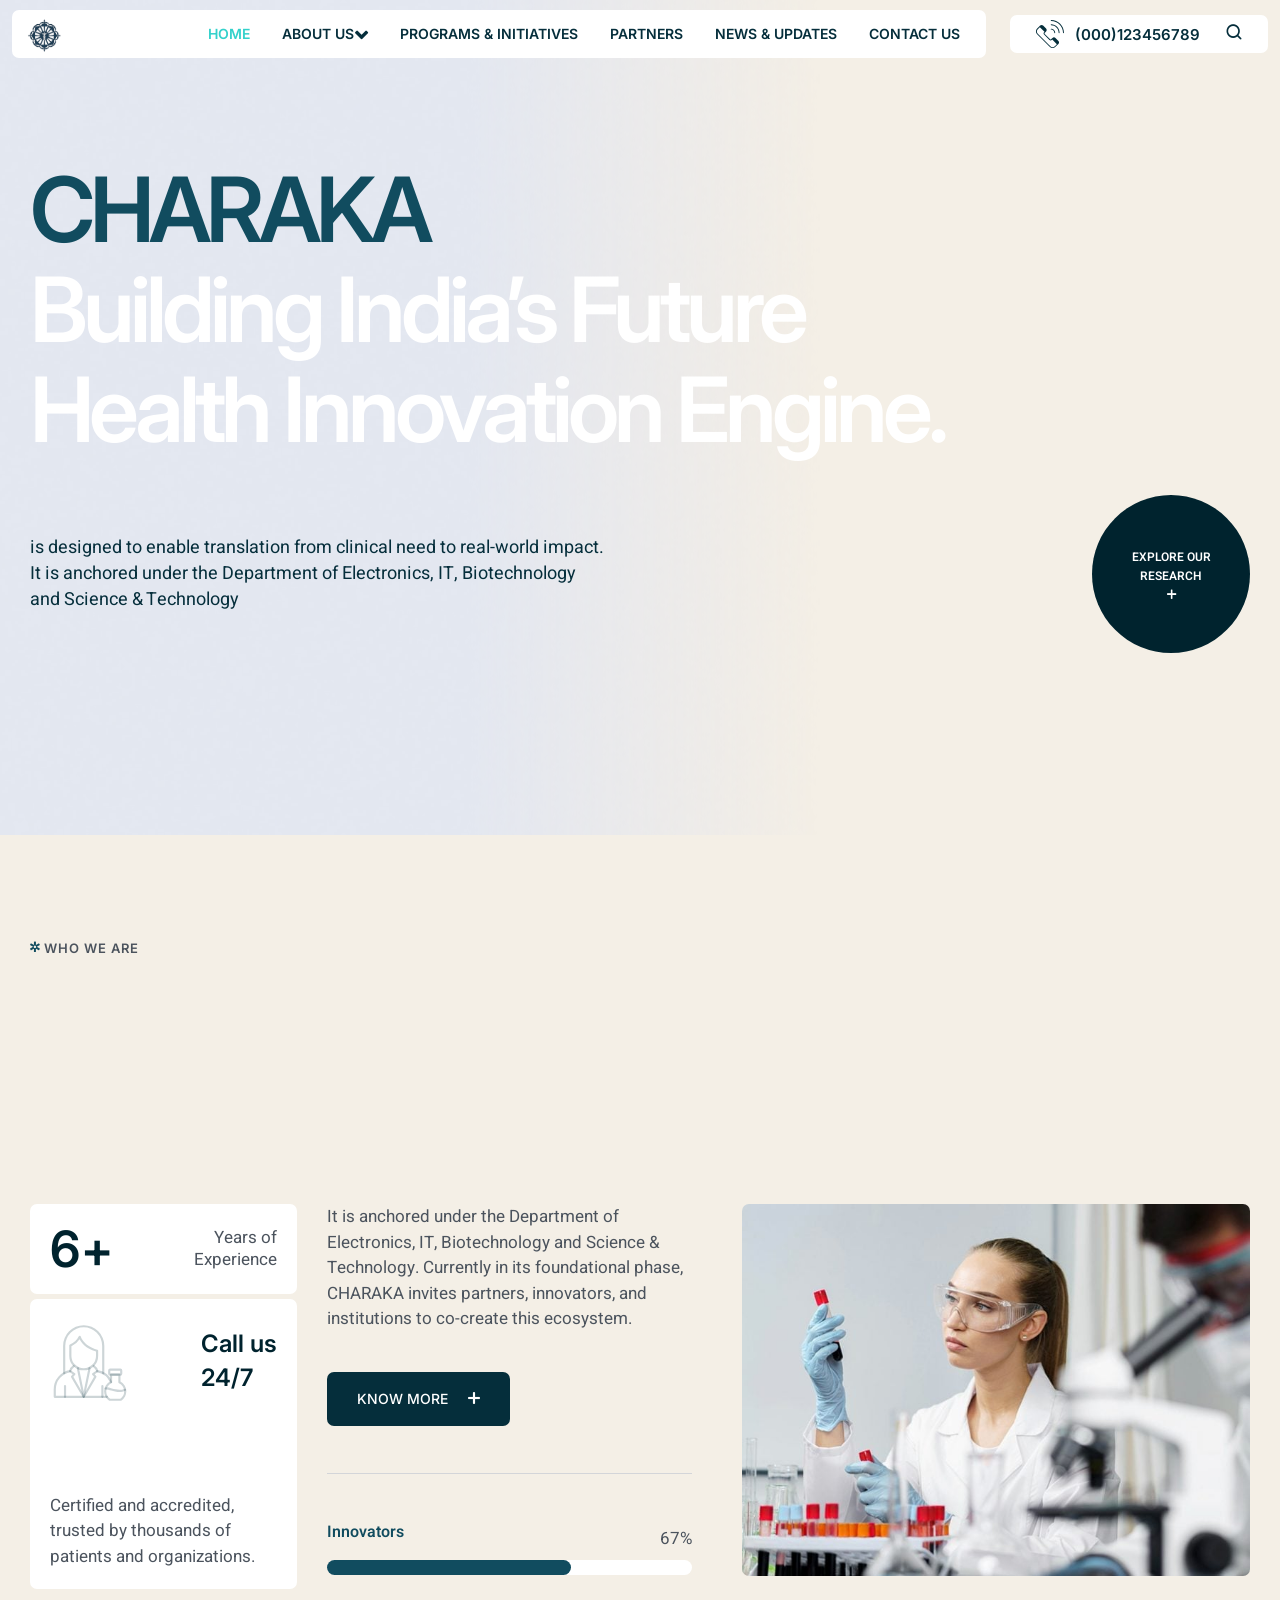
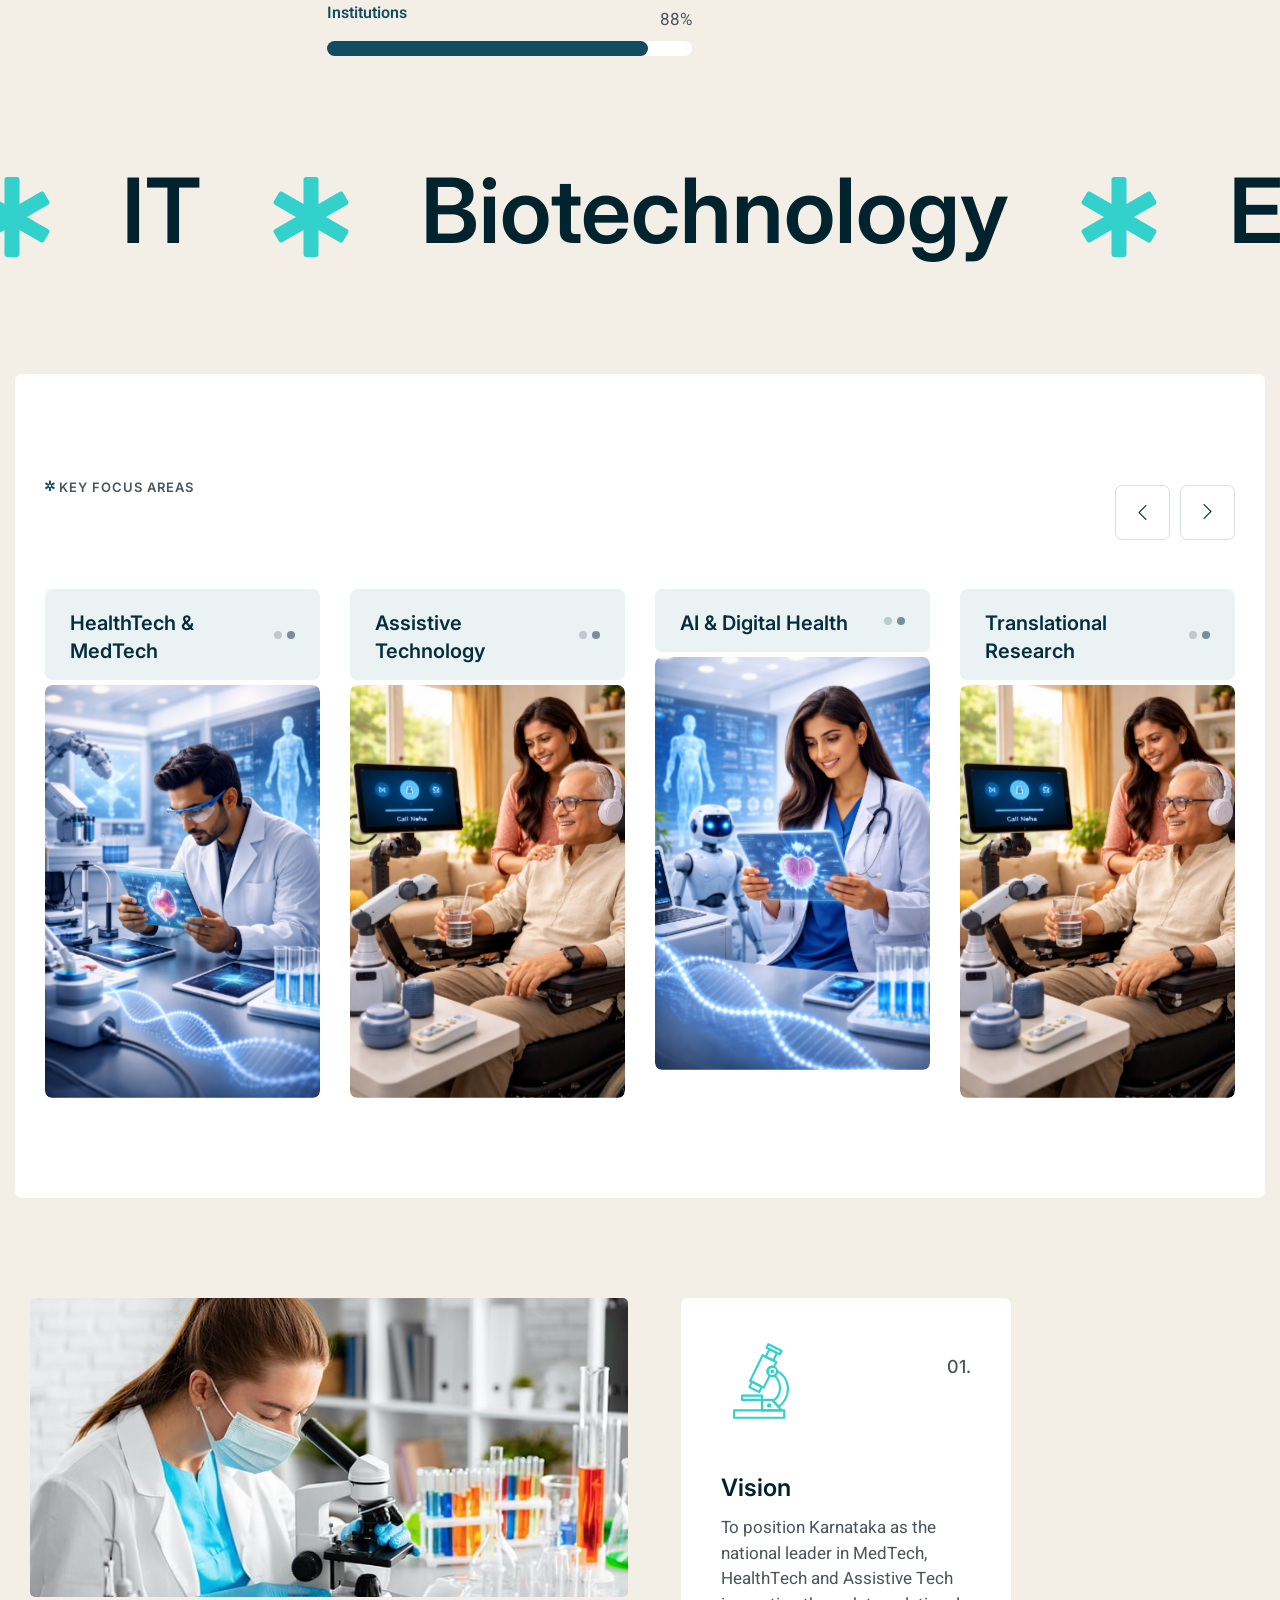
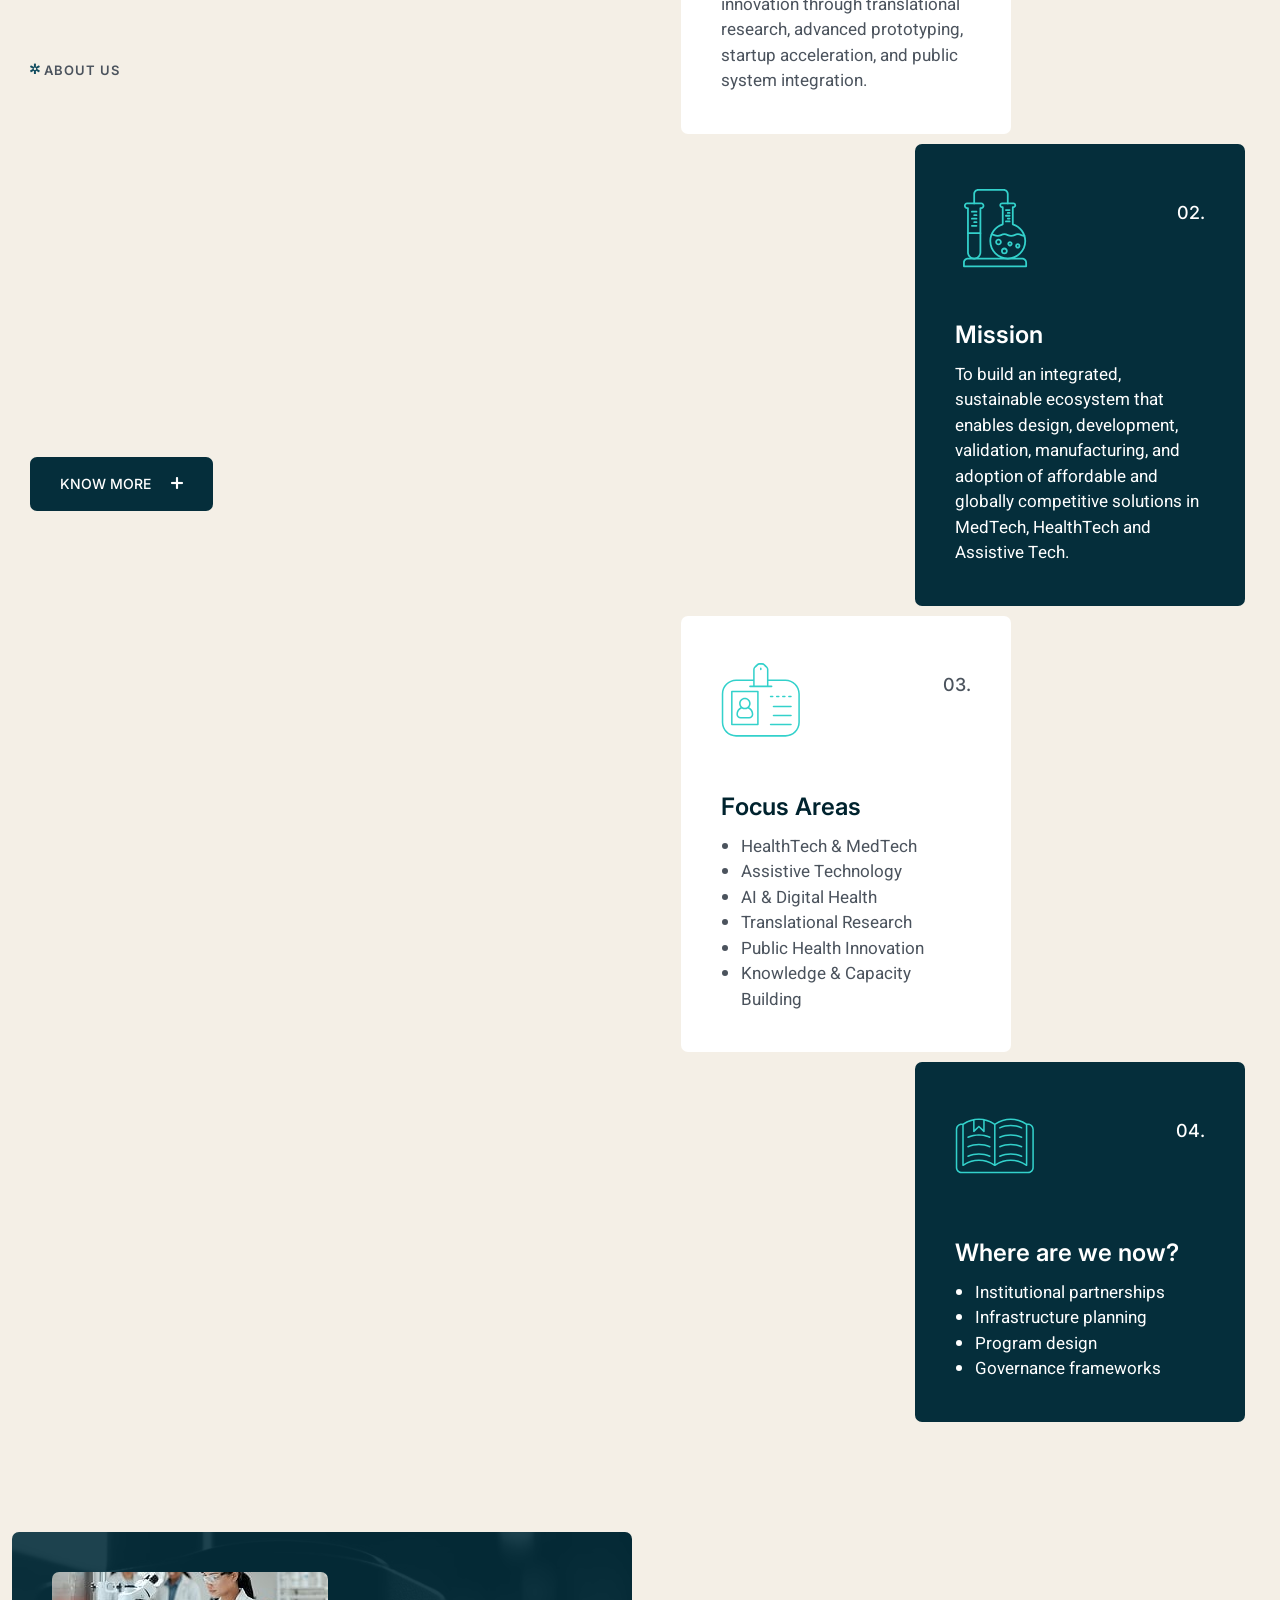
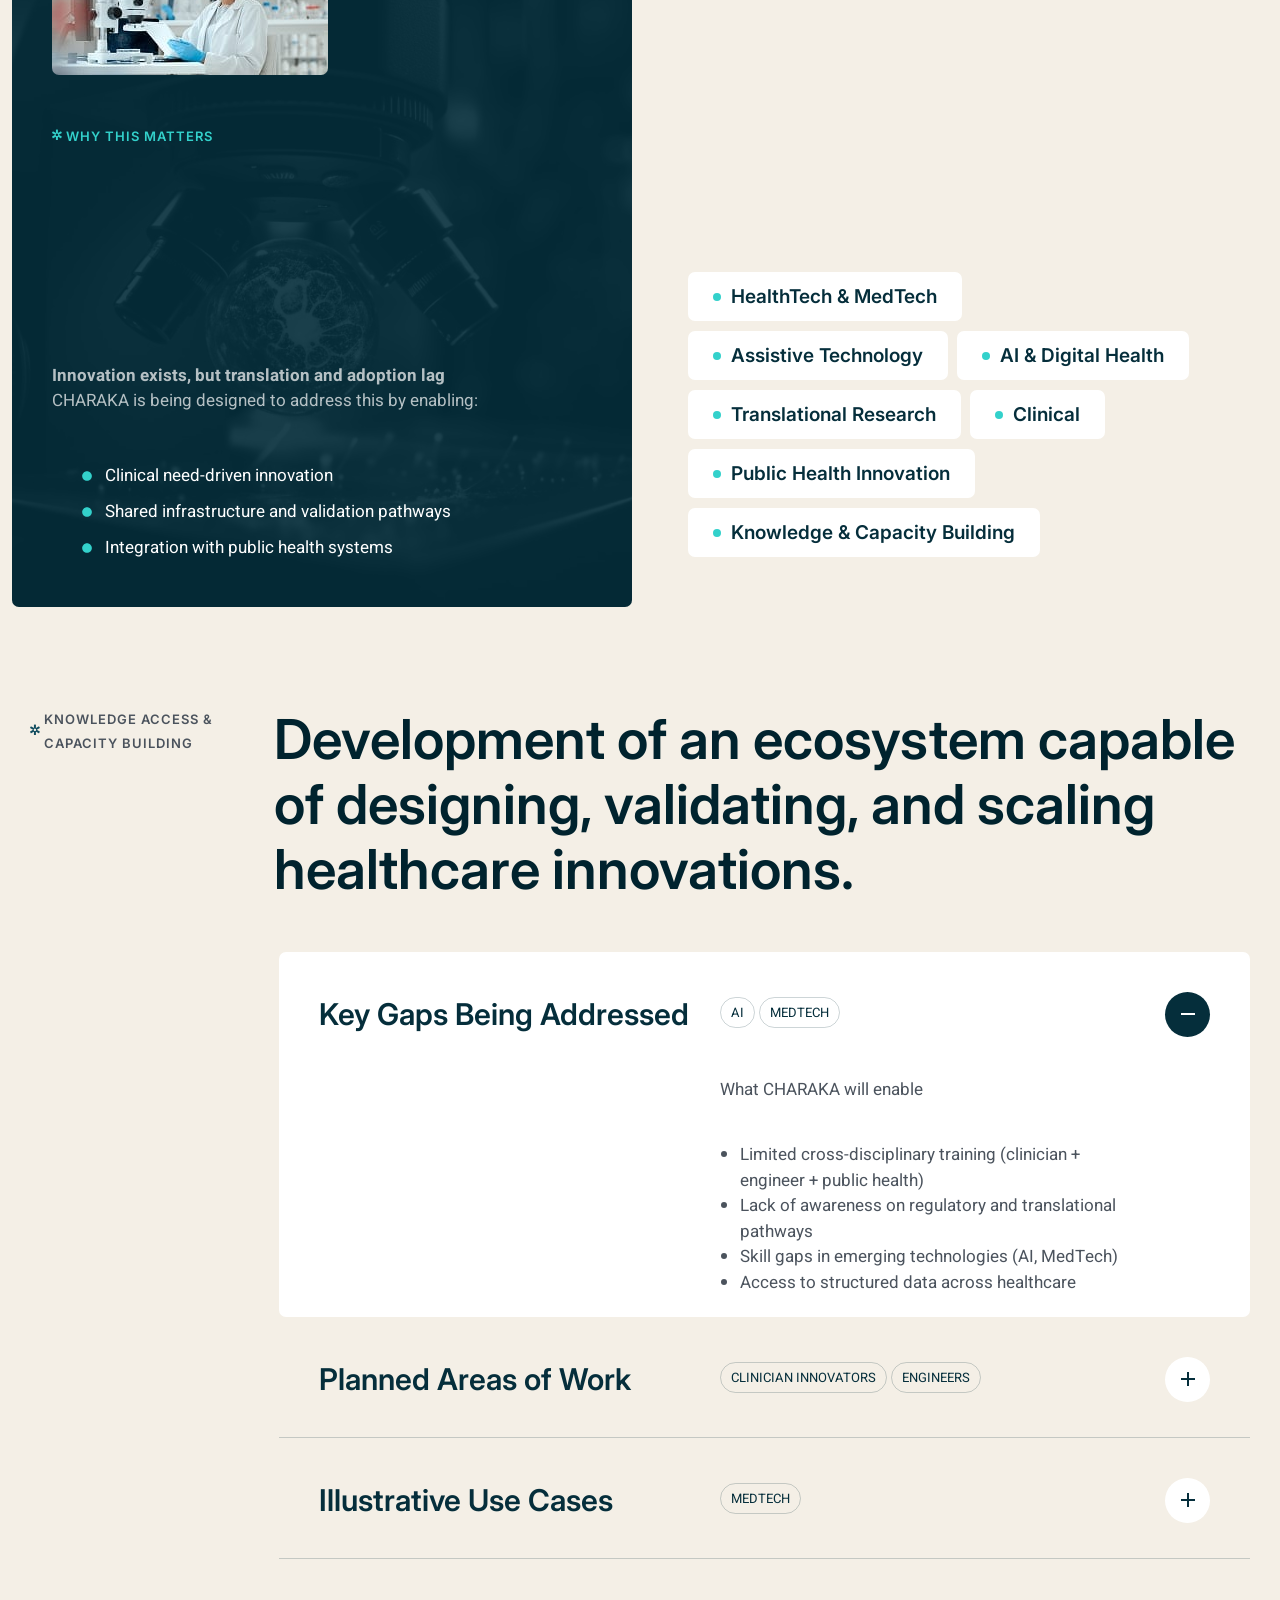
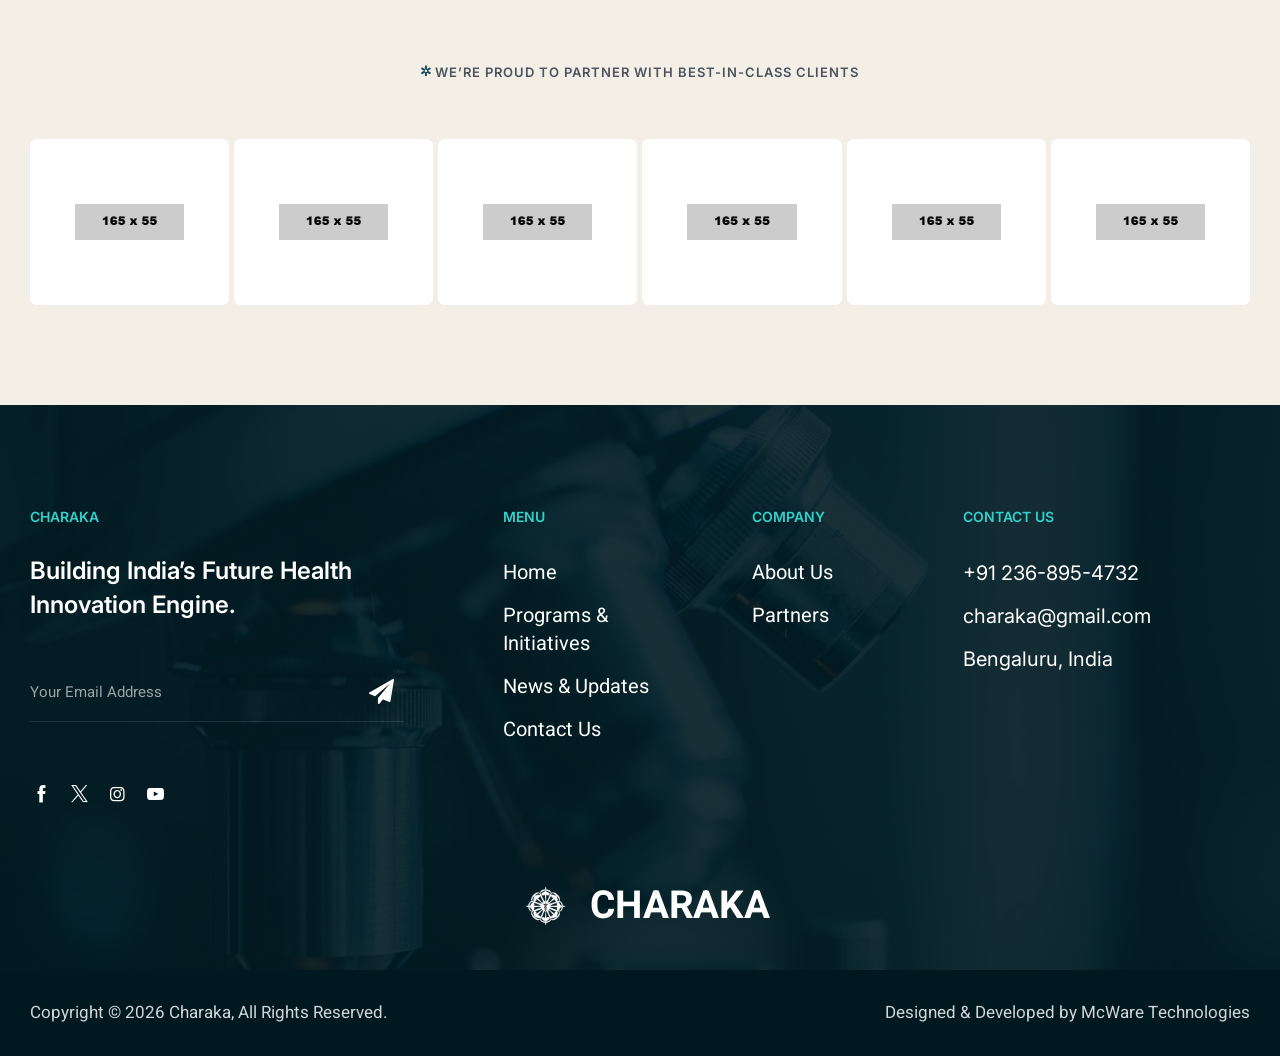
==== index.html @ a3b12296 "index and contact page" ====
<!doctype html>
<html class="no-js" lang="en">

<head>
	<meta charset="utf-8">
	<meta http-equiv="x-ua-compatible" content="ie=edge">
	<title>CHARAKA</title>
	<meta name="robots" content="noindex, follow">
	<meta name="description" content="">
	<meta name="viewport" content="width=device-width, initial-scale=1, shrink-to-fit=no">
	<!-- Favicon -->
	<link rel="shortcut icon" type="image/x-icon" href="/images/website/website/charaka-logo.png">
	<!-- CSS
			============================================ -->
	<!-- Bootstrap CSS -->
	<link rel="stylesheet" href="css/bootstrap.min.css">
	<!-- Fontawesome -->
	<link rel="stylesheet" href="css/fontawesome.css">
	<!-- Pbmit labozen Icon -->
	<link rel="stylesheet" href="fonts/pbmit-labozen-icon/pbmit_labozen.css">
	<!-- Base Icons -->
	<link rel="stylesheet" href="css/pbminfotech-base-icons.css">
	<!-- Themify Icons -->
	<link rel="stylesheet" href="css/themify-icons.css">
	<!-- Slick -->
	<link rel="stylesheet" href="css/swiper.min.css">
	<!-- Magnific -->
	<link rel="stylesheet" href="css/magnific-popup.css">
	<!-- AOS -->
	<link rel="stylesheet" href="css/aos.css">
	<!-- Shortcode CSS -->
	<link rel="stylesheet" href="css/shortcode.css">
	<!-- Base CSS -->
	<link rel="stylesheet" href="css/base.css">
	<!-- Style CSS -->
	<link rel="stylesheet" href="css/style.css">
	<!-- Responsive CSS -->
	<link rel="stylesheet" href="css/responsive.css">
	<!-- Google Fonts -->
	<link href="https://fonts.googleapis.com/css2?family=Heebo:wght@100;200;300;400;500;600;700;800;900&display=swap"
		rel="stylesheet">
	<link href="https://fonts.googleapis.com/css2?family=Inter:wght@100;200;300;400;500;600;700;800;900&display=swap"
		rel="stylesheet">

	<style>
		.pbmit-slider-one .pbmit-slider-title {
			font-size: 90px !important;
			line-height: 100px !important;
			letter-spacing: -5px;
			margin-bottom: 35px;
			color: var(--pbmit-white-color);
		}

	.slider-bg-cover {
			background: url("images/website/slider-bg-cover.png") center center / cover no-repeat !important;
			position: absolute !important;
			display: block !important;
			width: 820px !important;
			height: 100% !important;
			top: 0 !important;
			left: 0 !important;
		}


		.pbmit-portfolio-style-2.pbmit-active .pbminfotech-post-content {
			height: 365px;
		}
	</style>
</head>

<body>

	<!-- page wrapper -->
	<div class="page-wrapper" id="page">

		<!-- Header Main Area -->
		<header class="site-header pbmit-header-style-1" id="masthead">
			<div class="pbmit-sticky-header pbmit-header-sticky-yes"></div>
			<div class="pbmit-header-overlay">
				<div class="pbmit-main-header-area pbmit-infostack-header">
					<div class="container-fluid">
						<div class="pbmit-header-content d-flex justify-content-between align-items-center gap-4">
							<div class="pbmit-header-menu-area d-flex align-items-center justify-content-between">
								<div class="pbmit-logo-area col-md-1 col-4">
									<div class="site-branding ">
										<h1 class="site-title ">
											<a href="index.html">
												<img class="pbmit-main-logo img-fluid"
													src="images/website/website/charaka-logo.png" width="55%" alt="">
											</a>
										</h1>
									</div>
								</div>
								<div class="pbmit-menuarea">
									<div class="site-navigation">
										<nav class="main-navigation pbmit-navbar main-menu navbar-expand-xl navbar-light"
											id="site-navigation">
											<div class="pbmit-menu-wrap">
												<ul class="navigation clearfix" id="pbmit-top-menu">

													<li class="active"><a href="index.html">Home</a></li>
													<li class="dropdown">
														<a href="#">About Us <i
																class="fa fa-chevron-down fw-bold"></i></a>
														<ul class="sub-menu">
															<li><a href="#">Why This Matters</a></li>
															<li><a href="#">Assistive Technology</a></li>
															<li><a href="#">AI & Digital Health</a></li>
															<li><a href="#">Translational Research</a></li>
															<li><a href="#">Public Health Innovation</a></li>
															<li><a href="#">Knowledge Access & Capacity Building</a>
															</li>
														</ul>
													</li>
												
													<li><a href="programs.html">Programs & Initiatives </a></li>
													<li><a href="#">Partners</a></li>
													<li><a href="#">News & Updates</a></li>
													<li><a href="contactus.html">Contact Us</a></li>
												</ul>
											</div>
										</nav>
									</div>
								</div>
							</div>
							<div class="pbmit-right-box d-flex align-items-center">
								<div class="header-contact-search">
									<div class="pbmit-ihbox-style-6">
										<div class="pbmit-ihbox-box">
											<div class="pbmit-ihbox-icon">
												<div class="pbmit-ihbox-icon-wrapper pbmit-icon-type-icon">
													<svg viewBox="0 0 64 64" xmlns="http://www.w3.org/2000/svg">
														<path
															d="m21.63 28.66 1.98-1.99.08-.08c.8-.83 1.23-1.93 1.23-3.08 0-1.2-.46-2.32-1.31-3.16l-6.37-6.37c-.84-.85-1.96-1.31-3.16-1.31-1.15 0-2.24.43-3.07 1.23-.03.02-.06.05-.09.08l-1.98 1.98-4.37 4.37c-1.66 1.65-2.57 3.85-2.57 6.19s.91 4.54 2.57 6.2l26.71 26.71c1.66 1.66 3.86 2.57 6.2 2.57s4.54-.91 6.19-2.57l4.37-4.37 1.98-1.98c.03-.03.06-.06.08-.09.8-.83 1.23-1.92 1.23-3.07 0-1.2-.46-2.32-1.31-3.16l-6.37-6.37c-.84-.85-1.96-1.31-3.16-1.31-1.15 0-2.25.43-3.08 1.23-.03.03-.05.05-.08.08l-1.99 1.98-.9.9c-.6.61-1.59.61-2.2 0l-11.51-11.51c-.61-.61-.61-1.6 0-2.2l.9-.9zm9.2 16.02c1.39 1.39 3.64 1.39 5.03 0l.9-.89 9.87 9.87-4.37 4.36c-1.28 1.28-2.98 1.98-4.78 1.98-1.81 0-3.51-.7-4.78-1.98l-26.72-26.72c-1.28-1.27-1.98-2.97-1.98-4.78 0-1.8.7-3.5 1.98-4.78l4.37-4.36 9.87 9.87-.9.89c-.7.7-1.04 1.61-1.04 2.52s.34 1.82 1.04 2.51z">
														</path>
														<path
															d="m34.498 22.652c3.67 0 6.656 2.986 6.656 6.657 0 .552.448 1 1 1s1-.448 1-1c0-4.773-3.883-8.657-8.656-8.657-.552 0-1 .448-1 1s.448 1 1 1z">
														</path>
														<path
															d="m34.498 13.348c8.8 0 15.96 7.16 15.96 15.96 0 .552.448 1 1 1s1-.448 1-1c0-9.903-8.057-17.96-17.96-17.96-.552 0-1 .448-1 1s.448 1 1 1z">
														</path>
														<path
															d="m34.498 2c-.552 0-1 .448-1 1s.448 1 1 1c13.955 0 25.308 11.354 25.308 25.309 0 .552.448 1 1 1s1-.448 1-1c0-15.058-12.25-27.309-27.308-27.309z">
														</path>
													</svg>
												</div>
											</div>
											<div class="pbmit-ihbox-contents">
												<h2 class="pbmit-element-title">
													<a href="tel:(000)123456789">
														<span class="pbmit-button-text">(000)123456789</span>
													</a>
												</h2>
											</div>
											<a class="pbmit-link" href="tel:(000)123456789"
												title="Go to (000)123456789"></a>
										</div>
									</div>
									<div class="pbmit-search-wrapper">
										<div class="pbmit-search-form-wrapper">
											<form>
												<div class="pbmit-search-wrap">
													<input type="search" class="search-field" placeholder="Search …"
														value="" name="s">
													<button type="submit" class="search-submit "
														title="Search"></button>
												</div>
											</form>
										</div>
										<div class="pbmit-header-search-btn">
											<a href="#" title="Search">
												<i class="pbmit-base-icon-search-1"></i>
											</a>
										</div>
									</div>
								</div>
								<!-- <div class="pbmit-button-box-second">
									<a href="contact-us.html" class="pbmit-btn">
										<span class="pbmit-button-content-wrapper">
											<span class="pbmit-button-text">Get in touch</span>
											<span class="pbmit-button-icon">
												<i class="pbmit-labozen-icon pbmit-labozen-icon-plus"></i>			
											</span>
										</span>
									</a>
								</div> -->
								<div class="pbmit-burger-menu-wrapper">
									<div class="pbmit-mobile-menu-bg"></div>
									<button id="menu-toggle" title="Menu Toggle" class="nav-menu-toggle">
										<svg viewBox="0 0 64 64" xmlns="http://www.w3.org/2000/svg">
											<g data-name="04">
												<path d="m58 31h-52a1 1 0 0 0 0 2h52a1 1 0 0 0 0-2z"></path>
												<path d="m6 18h52a1 1 0 0 0 0-2h-52a1 1 0 0 0 0 2z"></path>
												<path d="m58 46h-52a1 1 0 0 0 0 2h52a1 1 0 0 0 0-2z"></path>
											</g>
										</svg>
									</button>
								</div>
							</div>
						</div>
					</div>
				</div>
			</div>
			<div class="pbmit-slider-area pbmit-slider-one">
				<div class="swiper-slider" data-autoplay="true" data-loop="false" data-allow-touch="false"
					data-dots="false" data-arrows="flase" data-columns="1" data-margin="0" data-effect="fade">
					<div class="swiper-wrapper">
						<!-- Slide1 -->
						<div class="swiper-slide">
							<div class="pbmit-slider-item">
								<div class="container">
									<div class="pbmit-slider-content">
										<h1 class="pbmit-slider-title transform-left transform-delay-1"><span
												class="pbmit-global-color">CHARAKA </span> <br> Building India’s Future
											<br> Health
											Innovation Engine.
										</h1>
										<div class="d-flex align-items-center justify-content-between">
											<div class="pbmit-slider-desc transform-bottom transform-delay-2">is
												designed to enable
												translation from clinical need to real-world impact.<br> It is anchored
												under the
												Department of Electronics, IT, Biotechnology <br> and Science &
												Technology</div>
											<div class="transform-bottom transform-delay-3">
												<a class="pbmit-slider-btn" href="services.html">Explore Our<br>
													Research <i class="pbmit-base-icon-plus"></i></a>
											</div>
										</div>
									</div>
									<div class="pbmit-slider-video">
										<video src="images/banner-slider/slider-video.mov" muted="" loop="" autoplay=""
											playsinline="" preload="metadata"></video>
									</div>
									<div class="slider-bg-cover"></div>
								</div>
							</div>
						</div>
					</div>
				</div>
			</div>
		</header>
		<!-- Header Main Area End Here -->

		<!-- page content -->
		<div class="page-content">

			<!-- About Start -->
			<section class="section-xl">
				<div class="about-one-section">
					<div class="container-fluid p-0">
						<div class="animated fadeInUp animation">
							<div class="pbmit-heading-subheading style-2 animation-style3">
								<div class="pbmit-hs-left">
									<h2 class="pbmit-subtitle">Who We Are</h2>
								</div>
								<div class="pbmit-hs-right">
									<h2 class="pbmit-title">CHARAKA is designed to <br> enable translation from clinical
										need to
										real-world impact.</h2>
								</div>
							</div>
						</div>
						<div class="row pt-4 g-0">
							<div class="col-md-7 full-width-1200">
								<div class="about-one-content animated animation fadeInUp animation-delay-100">
									<div class="row g-0">
										<div class="col-md-5">
											<div class="left-box">
												<div class="fid-style-2-wrap">
													<div class="pbminfotech-ele-fid-style-2">
														<div class="pbmit-fld-contents">
															<div class="pbmit-contents-box">
																<h1 class="pbmit-fid-counter">
																	<span class="pbmit-fid-before"></span>
																	<span class="pbmit-number-rotate numinate"
																		data-appear-animation="animateDigits"
																		data-from="0" data-to="25" data-interval="3"
																		data-before="" data-before-style=""
																		data-after="" data-after-style="">25</span>
																	<span class="pbmit-fid"><span>+</span></span>
																</h1>
																<span class="pbmit-fid-title">Years of<br>
																	Experience</span>
															</div>
														</div>
													</div>
												</div>
												<div class="ihbox-style-4-wrap">
													<div class="pbmit-ihbox-style-4">
														<div class="pbmit-ihbox-box">
															<div class="pbmit-icon-wrap">
																<div class="pbmit-ihbox-icon">
																	<div
																		class="pbmit-ihbox-icon-wrapper pbmit-icon-type-icon">
																		<svg height="512" viewBox="0 0 74 74"
																			width="512"
																			xmlns="http://www.w3.org/2000/svg"
																			data-name="line icons">
																			<path
																				d="m49.246 47.437a1 1 0 0 1 -1-1v-25.373a17.065 17.065 0 0 0 -34.13 0v25.373a1 1 0 0 1 -2 0v-25.373a19.065 19.065 0 0 1 38.13 0v25.373a1 1 0 0 1 -1 1z">
																			</path>
																			<path
																				d="m31.181 43.818a13.384 13.384 0 0 1 -13.369-13.369v-9.638a1 1 0 0 1 .646-.935 15.493 15.493 0 0 0 8.181-7.62 1 1 0 0 1 1.851.209c.1.35 2.517 8.7 15.322 12.192a1 1 0 0 1 .738.965v4.827a13.358 13.358 0 0 1 -13.369 13.369zm-11.369-22.334v8.965a11.369 11.369 0 1 0 22.738 0v-4.072c-9.688-2.857-13.685-8.427-15.187-11.411a17.133 17.133 0 0 1 -7.551 6.518z">
																			</path>
																			<path
																				d="m56.461 55.441a1 1 0 0 1 -.913-.591 16.1 16.1 0 0 0 -12.119-9.342 1 1 0 1 1 .32-1.974 18.086 18.086 0 0 1 13.623 10.5 1 1 0 0 1 -.911 1.409z">
																			</path>
																			<path
																				d="m52.583 69.273h-48.177a1 1 0 0 1 -1-1v-6.84a18.065 18.065 0 0 1 15.2-17.9 1 1 0 1 1 .323 1.974 16.071 16.071 0 0 0 -13.523 15.926v5.84h47.177a1 1 0 0 1 0 2z">
																			</path>
																			<path
																				d="m31.181 69.273a1 1 0 0 1 -.865-.5l-10.81-18.553a1 1 0 0 1 .107-1.157l1.434-1.66-3.039-2.053a1 1 0 0 1 -.416-1.047 9.105 9.105 0 0 1 3.735-5.292 1 1 0 1 1 1.178 1.616 7.422 7.422 0 0 0 -2.777 3.473l3.372 2.276a1 1 0 0 1 .2 1.482l-1.7 1.972 9.587 16.457 9.581-16.457-1.7-1.972a1 1 0 0 1 .2-1.482l3.367-2.276a7.427 7.427 0 0 0 -2.779-3.471 1 1 0 1 1 1.178-1.616 9.116 9.116 0 0 1 3.737 5.287 1 1 0 0 1 -.417 1.048l-3.039 2.052 1.433 1.66a1 1 0 0 1 .107 1.157l-10.81 18.56a1 1 0 0 1 -.864.496z">
																			</path>
																			<path
																				d="m31.181 69.273a1 1 0 0 1 -.98-.8l-5.389-26.424a1 1 0 1 1 1.959-.4l4.41 21.62 4.41-21.62a1 1 0 1 1 1.959.4l-5.39 26.424a1 1 0 0 1 -.979.8z">
																			</path>
																			<path
																				d="m13.9 69.278a1 1 0 0 1 -1-1v-10a1 1 0 0 1 2 0v10a1 1 0 0 1 -1 1z">
																			</path>
																			<path
																				d="m48.459 69.278a1 1 0 0 1 -1-1v-10a1 1 0 0 1 2 0v10a1 1 0 0 1 -1 1z">
																			</path>
																			<path
																				d="m65.03 48.726h-9.393a1.85 1.85 0 0 1 -1.848-1.848v-2.841a1.85 1.85 0 0 1 1.848-1.848h9.393a1.849 1.849 0 0 1 1.847 1.848v2.841a1.849 1.849 0 0 1 -1.847 1.848zm-9.241-2h9.088v-2.537h-9.088z">
																			</path>
																			<path
																				d="m65.336 72h-10a1 1 0 0 1 -.539-.158 10.251 10.251 0 0 1 .67-17.667v-6.447a1 1 0 0 1 1-1h7.73a1 1 0 0 1 1 1v6.447a10.257 10.257 0 0 1 .68 17.667 1 1 0 0 1 -.541.158zm-9.7-2h9.4a8.257 8.257 0 0 0 -1.256-14.3 1 1 0 0 1 -.583-.91v-6.062h-5.73v6.065a1 1 0 0 1 -.582.909 8.252 8.252 0 0 0 -1.249 14.298z">
																			</path>
																			<path
																				d="m64.513 63.855a20.373 20.373 0 0 1 -4.309-.514c-1.22-.271-2.422-.614-3.585-.946-.882-.252-1.765-.505-2.654-.726a4.239 4.239 0 0 0 -2.006-.185c-.018 0-.052.014-.084.026a1.032 1.032 0 0 1 -1.313-.51.971.971 0 0 1 .438-1.286 2.423 2.423 0 0 1 .432-.158 5.919 5.919 0 0 1 3.024.173c.907.226 1.812.484 2.717.743 1.135.323 2.308.659 3.463.916a14.919 14.919 0 0 0 5.974.278 9.946 9.946 0 0 0 2.446-.8 1 1 0 1 1 .851 1.81 11.9 11.9 0 0 1 -2.932.957 13.08 13.08 0 0 1 -2.462.222z">
																			</path>
																		</svg>
																	</div>
																</div>
																<h2 class="pbmit-element-title">Call us <br>24/7</h2>
															</div>
															<div class="pbmit-ihbox-contents">
																<div class="pbmit-heading-desc">Certified and
																	accredited, trusted by thousands of patients and
																	organizations.</div>
															</div>
														</div>
													</div>
												</div>
											</div>
										</div>
										<div class="col-md-7">
											<div class="right-box">
												<div class="mb-4 pb-3">It is anchored under the Department of
													Electronics, IT,
													Biotechnology and Science & Technology. Currently in its
													foundational phase,
													CHARAKA invites partners, innovators, and institutions to co-create
													this
													ecosystem.</div>
												<a href="about-us.html" class="pbmit-btn">
													<span class="pbmit-button-content-wrapper">
														<span class="pbmit-button-text">Know More</span>
														<span class="pbmit-button-icon">
															<i class="pbmit-labozen-icon pbmit-labozen-icon-plus"></i>
														</span>
													</span>
												</a>
												<div class="progressbar-wrap">
													<div class="progressbar">
														<span class="progress-label">Innovators</span>
														<div class="progress progress-lg progress-percent-bg">
															<div class="progress-bar aos-init" data-aos="slide-right"
																data-aos-delay="200" data-aos-duration="1000"
																data-aos-easing="ease-in-out" role="progressbar"
																aria-valuenow="67" aria-valuemin="0" aria-valuemax="100"
																style="width:67%"></div>
															<span class="progress-percent">67%</span>
														</div>
													</div>
													<div class="progressbar">
														<span class="progress-label">Institutions</span>
														<div class="progress progress-lg progress-percent-bg">
															<div class="progress-bar aos-init" data-aos="slide-right"
																data-aos-delay="200" data-aos-duration="1000"
																data-aos-easing="ease-in-out" role="progressbar"
																aria-valuenow="88" aria-valuemin="0" aria-valuemax="100"
																style="width:88%"></div>
															<span class="progress-percent">88%</span>
														</div>
													</div>
												</div>
											</div>
										</div>
									</div>
								</div>
							</div>
							<div class="col-md-5 full-width-1200 animated animation-delay-200 animation fadeInUp">
								<img src="images/website/about-img-01.jpg"
									class="img-fluid rounded-7" alt="">
							</div>
						</div>
					</div>
				</div>
			</section>
			<!-- About End -->

			<!-- Marquee Start -->
			<section class="section-lgb">
				<div class="container-fluid p-0">
					<div class="swiper-slider marquee">
						<div class="swiper-wrapper">
							<!-- Slide1 -->
							<article class="pbmit-marquee-effect-style-1 swiper-slide">
								<div class="pbmit-tag-wrapper">
									<div class="pbmit-ihbox-icon">
										<div class="pbmit-ihbox-icon-wrapper pbmit-icon-type-icon">
											<svg aria-hidden="true" class="e-font-icon-svg e-fas-star-of-life"
												viewBox="0 0 480 512" xmlns="http://www.w3.org/2000/svg">
												<path
													d="M471.99 334.43L336.06 256l135.93-78.43c7.66-4.42 10.28-14.2 5.86-21.86l-32.02-55.43c-4.42-7.65-14.21-10.28-21.87-5.86l-135.93 78.43V16c0-8.84-7.17-16-16.01-16h-64.04c-8.84 0-16.01 7.16-16.01 16v156.86L56.04 94.43c-7.66-4.42-17.45-1.79-21.87 5.86L2.15 155.71c-4.42 7.65-1.8 17.44 5.86 21.86L143.94 256 8.01 334.43c-7.66 4.42-10.28 14.21-5.86 21.86l32.02 55.43c4.42 7.65 14.21 10.27 21.87 5.86l135.93-78.43V496c0 8.84 7.17 16 16.01 16h64.04c8.84 0 16.01-7.16 16.01-16V339.14l135.93 78.43c7.66 4.42 17.45 1.8 21.87-5.86l32.02-55.43c4.42-7.65 1.8-17.43-5.86-21.85z">
												</path>
											</svg>
										</div>
									</div>
									<h2 class="pbmit-element-title" data-text="Electronics">
										Electronics
									</h2>
								</div>
							</article>
							<!-- Slide2 -->
							<article class="pbmit-marquee-effect-style-1 swiper-slide">
								<div class="pbmit-tag-wrapper">
									<div class="pbmit-ihbox-icon">
										<div class="pbmit-ihbox-icon-wrapper pbmit-icon-type-icon">
											<svg aria-hidden="true" class="e-font-icon-svg e-fas-star-of-life"
												viewBox="0 0 480 512" xmlns="http://www.w3.org/2000/svg">
												<path
													d="M471.99 334.43L336.06 256l135.93-78.43c7.66-4.42 10.28-14.2 5.86-21.86l-32.02-55.43c-4.42-7.65-14.21-10.28-21.87-5.86l-135.93 78.43V16c0-8.84-7.17-16-16.01-16h-64.04c-8.84 0-16.01 7.16-16.01 16v156.86L56.04 94.43c-7.66-4.42-17.45-1.79-21.87 5.86L2.15 155.71c-4.42 7.65-1.8 17.44 5.86 21.86L143.94 256 8.01 334.43c-7.66 4.42-10.28 14.21-5.86 21.86l32.02 55.43c4.42 7.65 14.21 10.27 21.87 5.86l135.93-78.43V496c0 8.84 7.17 16 16.01 16h64.04c8.84 0 16.01-7.16 16.01-16V339.14l135.93 78.43c7.66 4.42 17.45 1.8 21.87-5.86l32.02-55.43c4.42-7.65 1.8-17.43-5.86-21.85z">
												</path>
											</svg>
										</div>
									</div>
									<h2 class="pbmit-element-title" data-text="IT">
										IT
									</h2>
								</div>
							</article>
							<!-- Slide3 -->
							<article class="pbmit-marquee-effect-style-1 swiper-slide">
								<div class="pbmit-tag-wrapper">
									<div class="pbmit-ihbox-icon">
										<div class="pbmit-ihbox-icon-wrapper pbmit-icon-type-icon">
											<svg aria-hidden="true" class="e-font-icon-svg e-fas-star-of-life"
												viewBox="0 0 480 512" xmlns="http://www.w3.org/2000/svg">
												<path
													d="M471.99 334.43L336.06 256l135.93-78.43c7.66-4.42 10.28-14.2 5.86-21.86l-32.02-55.43c-4.42-7.65-14.21-10.28-21.87-5.86l-135.93 78.43V16c0-8.84-7.17-16-16.01-16h-64.04c-8.84 0-16.01 7.16-16.01 16v156.86L56.04 94.43c-7.66-4.42-17.45-1.79-21.87 5.86L2.15 155.71c-4.42 7.65-1.8 17.44 5.86 21.86L143.94 256 8.01 334.43c-7.66 4.42-10.28 14.21-5.86 21.86l32.02 55.43c4.42 7.65 14.21 10.27 21.87 5.86l135.93-78.43V496c0 8.84 7.17 16 16.01 16h64.04c8.84 0 16.01-7.16 16.01-16V339.14l135.93 78.43c7.66 4.42 17.45 1.8 21.87-5.86l32.02-55.43c4.42-7.65 1.8-17.43-5.86-21.85z">
												</path>
											</svg>
										</div>
									</div>
									<h2 class="pbmit-element-title" data-text="Biotechnology">
										Biotechnology
									</h2>
								</div>
							</article>
						</div>
					</div>
				</div>
			</section>
			<!-- Marquee End -->

			<!-- Service Start -->
			<section class="service-section-one pbmit-bg-color-white rounded-7">
				<div class="container position-relative">
					<div class="pbmit-heading-subheading style-2 animation-style3">
						<div class="pbmit-hs-left">
							<h2 class="pbmit-subtitle">Key Focus Areas</h2>
						</div>
						<div class="pbmit-hs-right">
							<h2 class="pbmit-title">What CHARAKA will enable</h2>
						</div>
					</div>
					<div class="service-arrow"></div>
				</div>
				<div class="container-fluid p-0">
					<div class="swiper-slider pbmit-column-four" data-autoplay="false" data-arrows-class="service-arrow"
						data-allow-touch="true" data-loop="true" data-dots="false" data-arrows="true" data-columns="4"
						data-margin="30" data-effect="slide">
						<div class="swiper-wrapper">
							<!-- Slide1 -->
							<article class="pbmit-service-style-1 swiper-slide">
								<div class="pbminfotech-post-item">
									<div class="pbmit-content-box">
										<div class="pbmit-content-wrap">
											<h3 class="pbmit-service-title">
												<a href="#">HealthTech & MedTech</a>
											</h3>
											<!-- <div class="pbmit-serv-cat">
												<a href="services.html" rel="tag">Genomics</a>
											</div> -->
										</div>
									</div>
									<div class="pbmit-image-box">
										<div class="pbmit-hover-wrap">
											<div class="pbmit-featured-img-wrapper">
												<div class="pbmit-featured-wrapper">
													<img src="images/website/website/HealthTech & MedTechhtml.png"
														class="" alt="">
												</div>
											</div>
											<a class="pbmit-link" href="#" title="Go to Alternative Energy"></a>
										</div>
										<div class="pbmit-image-wrap"></div>
									</div>
								</div>
							</article>
							<!-- Slide2 -->
							<article class="pbmit-service-style-1 swiper-slide">
								<div class="pbminfotech-post-item">
									<div class="pbmit-content-box">
										<div class="pbmit-content-wrap">
											<h3 class="pbmit-service-title">
												<a href="#">Assistive Technology</a>
											</h3>
											<!-- <div class="pbmit-serv-cat">
												<a href="services.html" rel="tag">Imaging</a>
											</div> -->
										</div>
									</div>
									<div class="pbmit-image-box">
										<div class="pbmit-hover-wrap">
											<div class="pbmit-featured-img-wrapper">
												<div class="pbmit-featured-wrapper">
													<img src="images/website/website/Assistive Technologyhtml.png"
														class="" alt="">
												</div>
											</div>
											<a class="pbmit-link" href="#" title="Go to Pathology Testing"></a>
										</div>
										<div class="pbmit-image-wrap"></div>
									</div>
								</div>
							</article>
							<!-- Slide3 -->
							<article class="pbmit-service-style-1 swiper-slide">
								<div class="pbminfotech-post-item">
									<div class="pbmit-content-box">
										<div class="pbmit-content-wrap">
											<h3 class="pbmit-service-title">
												<a href="#">AI & Digital Health</a>
											</h3>
											<!-- <div class="pbmit-serv-cat">
												<a href="services.html" rel="tag">Analysis</a>
											</div> -->
										</div>
									</div>
									<div class="pbmit-image-box">
										<div class="pbmit-hover-wrap">
											<div class="pbmit-featured-img-wrapper">
												<div class="pbmit-featured-wrapper">
													<img src="images/website/website/AI & Digital Healthhtml.png"
														class="" alt="">
												</div>
											</div>
											<a class="pbmit-link" href="#" title="Go to Advanced Robotics"></a>
										</div>
										<div class="pbmit-image-wrap"></div>
									</div>
								</div>
							</article>
							<!-- Slide4 -->
							<article class="pbmit-service-style-1 swiper-slide">
								<div class="pbminfotech-post-item">
									<div class="pbmit-content-box">
										<div class="pbmit-content-wrap">
											<h3 class="pbmit-service-title">
												<a href="#">Translational Research</a>
											</h3>
											<!-- <div class="pbmit-serv-cat">
												<a href="services.html" rel="tag">Genomics</a>
											</div> -->
										</div>
									</div>
									<div class="pbmit-image-box">
										<div class="pbmit-hover-wrap">
											<div class="pbmit-featured-img-wrapper">
												<div class="pbmit-featured-wrapper">
													<img src="images/website/website/Assistive Technologyhtml.png"
														class="" alt="">
												</div>
											</div>
											<a class="pbmit-link" href="#" title="Go to Microbiology Tests"></a>
										</div>
										<div class="pbmit-image-wrap"></div>
									</div>
								</div>
							</article>
							<!-- Slide5 -->
							<article class="pbmit-service-style-1 swiper-slide">
								<div class="pbminfotech-post-item">
									<div class="pbmit-content-box">
										<div class="pbmit-content-wrap">
											<h3 class="pbmit-service-title">
												<a href="#">Public Health Innovation</a>
											</h3>
											<!-- <div class="pbmit-serv-cat">
												<a href="services.html" rel="tag">Analysis</a>
											</div> -->
										</div>
									</div>
									<div class="pbmit-image-box">
										<div class="pbmit-hover-wrap">
											<div class="pbmit-featured-img-wrapper">
												<div class="pbmit-featured-wrapper">
													<img src="images/website/website/AI & Digital Healthhtml.png"
														class="" alt="">
												</div>
											</div>
											<a class="pbmit-link" href="service-details.html"
												title="Go to Diabetes Testing"></a>
										</div>
										<div class="pbmit-image-wrap"></div>
									</div>
								</div>
							</article>
							<!-- Slide6 -->
							<article class="pbmit-service-style-1 swiper-slide">
								<div class="pbminfotech-post-item">
									<div class="pbmit-content-box">
										<div class="pbmit-content-wrap">
											<h3 class="pbmit-service-title">
												<a href="#">Best Cluste</a>
											</h3>
											<!-- <div class="pbmit-serv-cat">
												<a href="services.html" rel="tag">Genomics</a>
											</div> -->
										</div>
									</div>
									<div class="pbmit-image-box">
										<div class="pbmit-hover-wrap">
											<div class="pbmit-featured-img-wrapper">
												<div class="pbmit-featured-wrapper">
													<img src="images/website/website/Assistive Technologyhtml.png"
														class="" alt="">
												</div>
											</div>
											<a class="pbmit-link" href="#" title="Go to Healthcare Labs"></a>
										</div>
										<div class="pbmit-image-wrap"></div>
									</div>
								</div>
							</article>
							<!-- Slide7 -->
							<article class="pbmit-service-style-1 swiper-slide">
								<div class="pbminfotech-post-item">
									<div class="pbmit-content-box">
										<div class="pbmit-content-wrap">
											<h3 class="pbmit-service-title">
												<a href="#">IKP Eden</a>
											</h3>
											<!-- <div class="pbmit-serv-cat">
												<a href="services.html" rel="tag">Microbiology</a>
											</div> -->
										</div>
									</div>
									<div class="pbmit-image-box">
										<div class="pbmit-hover-wrap">
											<div class="pbmit-featured-img-wrapper">
												<div class="pbmit-featured-wrapper">
													<img src="images/website/website/AI & Digital Healthhtml.png"
														class="" alt="">
												</div>
											</div>
											<a class="pbmit-link" href="#" title="Go to Diagnostic Testing"></a>
										</div>
										<div class="pbmit-image-wrap"></div>
									</div>
								</div>
							</article>
							<!-- Slide8 -->
							<article class="pbmit-service-style-1 swiper-slide">
								<div class="pbminfotech-post-item">
									<div class="pbmit-content-box">
										<div class="pbmit-content-wrap">
											<h3 class="pbmit-service-title">
												<a href="#">Stanford BioDesign</a>
											</h3>
											<!-- <div class="pbmit-serv-cat">
												<a href="services.html" rel="tag">Hematology</a>
											</div> -->
										</div>
									</div>
									<div class="pbmit-image-box">
										<div class="pbmit-hover-wrap">
											<div class="pbmit-featured-img-wrapper">
												<div class="pbmit-featured-wrapper">
													<img src="images/website/website/AI & Digital Healthhtml.png"
														class="" alt="">
												</div>
											</div>
											<a class="pbmit-link" href="#" title="Go to Pathology Testing"></a>
										</div>
										<div class="pbmit-image-wrap"></div>
									</div>
								</div>
							</article>
							<!-- Slide9 -->
							<article class="pbmit-service-style-1 swiper-slide">
								<div class="pbminfotech-post-item">
									<div class="pbmit-content-box">
										<div class="pbmit-content-wrap">
											<h3 class="pbmit-service-title">
												<a href="#">Chemical Research</a>
											</h3>
											<!-- <div class="pbmit-serv-cat">
												<a href="services.html" rel="tag">Chemistry</a>
											</div> -->
										</div>
									</div>
									<div class="pbmit-image-box">
										<div class="pbmit-hover-wrap">
											<div class="pbmit-featured-img-wrapper">
												<div class="pbmit-featured-wrapper">
													<img src="images/website/website/AI & Digital Healthhtml.png"
														class="" alt="">
												</div>
											</div>
											<a class="pbmit-link" href="#" title="Go to Chemical Research"></a>
										</div>
										<div class="pbmit-image-wrap"></div>
									</div>
								</div>
							</article>
						</div>
					</div>
				</div>
			</section>
			<!-- Service End -->

			<!-- Research Process Start -->
			<section class="section-xl">
				<div class="container">
					<div class="row">
						<div class="col-md-6 pbmit-sticky-column full-width-1024">
							<div class="research-process-one-leftbox">
								<div>
									<img src="images/website/icon-heading-img-1.jpg"
										class="img-fluid icon-heading-img-1" alt="">
								</div>
								<div class="pbmit-heading-subheading animation-style3">
									<h2 class="pbmit-subtitle">About Us</h2>
									<h2 class="pbmit-title">CHARAKA is a Government of Karnataka initiative being
										established as...</h2>
								</div>
								<div class="d-flex flex-column align-items-start">
									<a href="" class="pbmit-btn">
										<span class="pbmit-button-content-wrapper">
											<span class="pbmit-button-text">Know More</span>
											<span class="pbmit-button-icon">
												<i class="pbmit-labozen-icon pbmit-labozen-icon-plus"></i>
											</span>
										</span>
									</a>
								</div>
							</div>
						</div>
						<div class="col-md-6 full-width-1024">
							<div class="pbmit-column-one ps-4">
								<div class="row pbminfotech-gap-10px g-0">
									<article class="pbmit-miconheading-style-3 col-md-12">
										<div class="pbmit-ihbox-style-3">
											<div class="pbmit-ihbox-box">
												<div class="pbmit-icon-wrap">
													<div class="pbmit-ihbox-icon">
														<div class="pbmit-ihbox-icon-wrapper pbmit-icon-type-icon">
															<svg height="512" viewBox="0 0 74 74" width="512"
																xmlns="http://www.w3.org/2000/svg"
																data-name="line icons">
																<path
																	d="m58.522 72h-46.436a1 1 0 0 1 -1-1v-6.879a1 1 0 0 1 1-1h46.436a1 1 0 0 1 1 1v6.879a1 1 0 0 1 -1 1zm-45.436-2h44.436v-4.879h-44.436z">
																</path>
																<path
																	d="m55.943 65.121h-18.08a1 1 0 0 1 -1-1v-9.632a1 1 0 0 1 1-1h9.737a1 1 0 0 1 .755.345l8.345 9.632a1 1 0 0 1 -.756 1.655zm-17.08-2h14.891l-6.609-7.632h-8.282z">
																</path>
																<path
																	d="m37.863 55.489h-18.382a1 1 0 0 1 -1-1v-3.956a1 1 0 0 1 1-1h18.382a1 1 0 0 1 1 1v3.956a1 1 0 0 1 -1 1zm-17.382-2h16.382v-1.956h-16.382z">
																</path>
																<path
																	d="m53.1 61.846a1 1 0 0 1 -.756-.346l-4.864-5.613a1 1 0 0 1 .234-1.509 12.242 12.242 0 0 0 5.616-8.03 15.428 15.428 0 0 0 -4.35-13.685 1 1 0 0 1 .191-1.593 3.407 3.407 0 0 0 1.713-2.95 3.289 3.289 0 0 0 -.021-.4 1 1 0 0 1 1.48-.993c8.008 4.456 11.9 12.67 10.167 21.438a21.4 21.4 0 0 1 -8.839 13.5.985.985 0 0 1 -.571.181zm-3.368-6.414 3.524 4.068a19.4 19.4 0 0 0 7.292-11.72 17.545 17.545 0 0 0 -7.8-18.465 5.427 5.427 0 0 1 -1.571 2.741 17.577 17.577 0 0 1 4.115 14.681 14.245 14.245 0 0 1 -5.558 8.695z">
																</path>
																<path
																	d="m39.548 44.083a1 1 0 0 1 -.44-.1l-12.665-6.214a1 1 0 0 1 -.457-1.339l11.633-23.714a1 1 0 0 1 1.338-.457l12.665 6.2a1 1 0 0 1 .458 1.341l-2.257 4.6a1 1 0 0 1 -1.24.5 3.271 3.271 0 0 0 -1.116-.194 3.41 3.41 0 0 0 -1.852 6.277 1 1 0 0 1 .356 1.282l-5.524 11.258a1 1 0 0 1 -.899.56zm-11.326-7.67 10.869 5.332 4.725-9.632a5.411 5.411 0 0 1 4.573-9.33l1.454-2.963-10.868-5.32z">
																</path>
																<path
																	d="m35.393 48.186a1 1 0 0 1 -.44-.1l-9.211-4.517a1 1 0 0 1 -.457-1.338l2.428-4.951a1 1 0 0 1 1.338-.458l9.21 4.518a1 1 0 0 1 .458 1.338l-2.428 4.951a1 1 0 0 1 -.574.506 1.034 1.034 0 0 1 -.324.051zm-7.872-5.976 7.415 3.637 1.547-3.155-7.415-3.636z">
																</path>
																<path
																	d="m48.359 18.982a1 1 0 0 1 -.44-.1l-7.019-3.447a1 1 0 0 1 -.458-1.338l3.445-7.023a1 1 0 0 1 1.338-.458l7.023 3.445a1 1 0 0 1 .452 1.339l-3.445 7.023a1 1 0 0 1 -.9.56zm-5.684-4.9 5.225 2.562 2.563-5.227-5.225-2.564z">
																</path>
																<path
																	d="m54.4 13.229a1 1 0 0 1 -.441-.1l-12.209-5.987a1 1 0 0 1 -.458-1.342l1.592-3.24a1 1 0 0 1 1.338-.46l12.2 5.985a1 1 0 0 1 .457 1.339l-1.587 3.246a1 1 0 0 1 -.574.506 1.026 1.026 0 0 1 -.318.053zm-10.871-7.443 10.408 5.105.71-1.448-10.408-5.1z">
																</path>
																<path
																	d="m47.466 33.533a5.415 5.415 0 1 1 5.414-5.415 5.421 5.421 0 0 1 -5.414 5.415zm0-8.83a3.415 3.415 0 1 0 3.414 3.415 3.419 3.419 0 0 0 -3.414-3.418z">
																</path>
																<circle cx="47.466" cy="28.118" r="1.301"></circle>
																<path
																	d="m47.466 29.919a1.8 1.8 0 1 1 1.8-1.8 1.8 1.8 0 0 1 -1.8 1.8zm0-2.6a.8.8 0 1 0 .8.8.8.8 0 0 0 -.8-.802z">
																</path>
																<circle cx="44.543" cy="59.562" r="1.554"></circle>
																<path
																	d="m44.542 61.616a2.054 2.054 0 1 1 2.058-2.054 2.057 2.057 0 0 1 -2.058 2.054zm0-3.108a1.054 1.054 0 1 0 1.058 1.054 1.055 1.055 0 0 0 -1.058-1.054z">
																</path>
															</svg>
														</div>
													</div>
													<div class="pbmit-ihbox-box-number">01</div>
												</div>
												<div class="pbmit-ihbox-contents">
													<h2 class="pbmit-element-title">
														Vision
													</h2>
													<div class="pbmit-heading-desc">To position Karnataka as the
														national leader
														in MedTech, HealthTech and Assistive Tech innovation through
														translational research, advanced prototyping, startup
														acceleration, and
														public system integration.
													</div>
												</div>
											</div>
										</div>
									</article>
									<article class="pbmit-miconheading-style-3 col-md-12">
										<div class="pbmit-ihbox-style-3">
											<div class="pbmit-ihbox-box">
												<div class="pbmit-icon-wrap">
													<div class="pbmit-ihbox-icon">
														<div class="pbmit-ihbox-icon-wrapper pbmit-icon-type-icon">
															<svg enable-background="new 0 0 450 450" height="512"
																viewBox="0 0 450 450" width="512"
																xmlns="http://www.w3.org/2000/svg">
																<g>
																	<g>
																		<g>
																			<g>
																				<path
																					d="m296.84 401.87c-56.97 0-103.32-46.35-103.32-103.32 0-22.68 7.21-44.2 20.85-62.24 12.44-16.45 29.81-28.99 49.23-35.6v-87.92c-7.89-.66-14.1-7.29-14.1-15.35 0-8.49 6.91-15.4 15.4-15.4h63.87c8.49 0 15.4 6.91 15.4 15.4 0 8.06-6.21 14.68-14.1 15.35v87.92c19.42 6.61 36.79 19.15 49.23 35.6 13.64 18.04 20.85 39.57 20.85 62.24 0 56.97-46.35 103.32-103.31 103.32zm-31.94-309.83c-2.98 0-5.4 2.42-5.4 5.4s2.42 5.4 5.4 5.4h3.7c2.76 0 5 2.24 5 5v96.52c0 2.21-1.45 4.16-3.57 4.79-39.16 11.72-66.51 48.49-66.51 89.4 0 51.46 41.86 93.32 93.32 93.32s93.32-41.86 93.32-93.32c0-40.92-27.35-77.68-66.51-89.4-2.12-.63-3.57-2.58-3.57-4.79v-96.52c0-2.76 2.24-5 5-5h3.7c2.98 0 5.4-2.42 5.4-5.4s-2.42-5.4-5.4-5.4z">
																				</path>
																			</g>
																			<g>
																				<path
																					d="m315.89 274.22c-7.23 0-14.11-2.5-20.76-4.92-6.11-2.22-11.87-4.31-17.34-4.31s-11.24 2.1-17.34 4.31c-6.65 2.42-13.53 4.92-20.76 4.92s-14.11-2.5-20.76-4.92c-4.71-1.71-9.15-3.33-13.48-4-2.73-.42-4.6-2.98-4.17-5.71.42-2.73 2.99-4.6 5.71-4.17 5.29.82 10.41 2.68 15.36 4.48 6.1 2.22 11.87 4.31 17.34 4.31s11.24-2.1 17.34-4.31c6.65-2.42 13.53-4.91 20.76-4.91s14.11 2.5 20.76 4.91c6.11 2.22 11.87 4.31 17.34 4.31s11.24-2.1 17.34-4.31c6.65-2.42 13.53-4.91 20.76-4.91s14.11 2.5 20.76 4.91c5.69 2.07 11.06 4.02 16.2 4.28 2.76.14 4.88 2.49 4.74 5.25s-2.51 4.9-5.25 4.74c-6.63-.34-12.97-2.64-19.1-4.87-6.11-2.22-11.87-4.31-17.34-4.31s-11.24 2.1-17.34 4.31c-6.67 2.42-13.54 4.92-20.77 4.92z">
																				</path>
																			</g>
																			<g>
																				<path
																					d="m244.71 322.17c-10.21 0-18.51-8.3-18.51-18.51s8.3-18.51 18.51-18.51 18.51 8.3 18.51 18.51-8.31 18.51-18.51 18.51zm0-27.02c-4.69 0-8.51 3.82-8.51 8.51s3.82 8.51 8.51 8.51 8.51-3.82 8.51-8.51-3.82-8.51-8.51-8.51z">
																				</path>
																			</g>
																			<g>
																				<path
																					d="m309.28 328.67c-8.06 0-14.62-6.56-14.62-14.62s6.56-14.62 14.62-14.62 14.62 6.56 14.62 14.62-6.55 14.62-14.62 14.62zm0-19.24c-2.55 0-4.62 2.07-4.62 4.62s2.07 4.62 4.62 4.62 4.62-2.07 4.62-4.62-2.07-4.62-4.62-4.62z">
																				</path>
																			</g>
																			<g>
																				<path
																					d="m277.67 373.34c-10.46 0-18.97-8.51-18.97-18.97s8.51-18.98 18.97-18.98 18.98 8.51 18.98 18.98c0 10.46-8.51 18.97-18.98 18.97zm0-27.95c-4.95 0-8.97 4.03-8.97 8.98s4.02 8.97 8.97 8.97 8.98-4.02 8.98-8.97-4.03-8.98-8.98-8.98z">
																				</path>
																			</g>
																			<g>
																				<path
																					d="m353.2 340.43c-8.06 0-14.62-6.56-14.62-14.62s6.56-14.62 14.62-14.62 14.62 6.56 14.62 14.62-6.56 14.62-14.62 14.62zm0-19.24c-2.55 0-4.62 2.07-4.62 4.62s2.07 4.62 4.62 4.62 4.62-2.07 4.62-4.62-2.07-4.62-4.62-4.62z">
																				</path>
																			</g>
																			<g>
																				<path
																					d="m307.38 129.04h-21.09c-2.76 0-5-2.24-5-5s2.24-5 5-5h21.09c2.76 0 5 2.24 5 5s-2.24 5-5 5z">
																				</path>
																			</g>
																			<g>
																				<path
																					d="m307.38 145.07h-10.55c-2.76 0-5-2.24-5-5s2.24-5 5-5h10.55c2.76 0 5 2.24 5 5s-2.24 5-5 5z">
																				</path>
																			</g>
																			<g>
																				<path
																					d="m307.38 161.1h-21.09c-2.76 0-5-2.24-5-5s2.24-5 5-5h21.09c2.76 0 5 2.24 5 5s-2.24 5-5 5z">
																				</path>
																			</g>
																			<g>
																				<path
																					d="m307.38 177.14h-10.55c-2.76 0-5-2.24-5-5s2.24-5 5-5h10.55c2.76 0 5 2.24 5 5s-2.24 5-5 5z">
																				</path>
																			</g>
																			<g>
																				<path
																					d="m307.38 193.17h-21.09c-2.76 0-5-2.24-5-5s2.24-5 5-5h21.09c2.76 0 5 2.24 5 5s-2.24 5-5 5z">
																				</path>
																			</g>
																		</g>
																		<g>
																			<g>
																				<path
																					d="m107.86 401.87c-22.06 0-40.01-17.95-40.01-40.01v-244.03c-9.68-.22-17.48-8.16-17.48-17.89 0-9.87 8.03-17.9 17.9-17.9h79.19c9.87 0 17.9 8.03 17.9 17.9 0 9.73-7.8 17.67-17.48 17.89v244.03c-.01 22.06-17.96 40.01-40.02 40.01zm-39.59-309.83c-4.35 0-7.9 3.54-7.9 7.9s3.54 7.9 7.9 7.9h4.59c2.76 0 5 2.24 5 5v249.03c0 16.55 13.46 30.01 30.01 30.01s30.01-13.46 30.01-30.01v-249.03c0-2.76 2.24-5 5-5h4.59c4.35 0 7.9-3.54 7.9-7.9s-3.54-7.9-7.9-7.9c-.01 0-79.2 0-79.2 0z">
																				</path>
																			</g>
																			<g>
																				<path
																					d="m120.94 137.91h-26.15c-2.76 0-5-2.24-5-5s2.24-5 5-5h26.15c2.76 0 5 2.24 5 5s-2.24 5-5 5z">
																				</path>
																			</g>
																			<g>
																				<path
																					d="m120.94 157.79h-13.08c-2.76 0-5-2.24-5-5s2.24-5 5-5h13.08c2.76 0 5 2.24 5 5s-2.24 5-5 5z">
																				</path>
																			</g>
																			<g>
																				<path
																					d="m120.94 177.67h-26.15c-2.76 0-5-2.24-5-5s2.24-5 5-5h26.15c2.76 0 5 2.24 5 5s-2.24 5-5 5z">
																				</path>
																			</g>
																			<g>
																				<path
																					d="m120.94 197.55h-13.08c-2.76 0-5-2.24-5-5s2.24-5 5-5h13.08c2.76 0 5 2.24 5 5s-2.24 5-5 5z">
																				</path>
																			</g>
																			<g>
																				<path
																					d="m120.94 217.43h-26.15c-2.76 0-5-2.24-5-5s2.24-5 5-5h26.15c2.76 0 5 2.24 5 5s-2.24 5-5 5z">
																				</path>
																			</g>
																			<g>
																				<path
																					d="m142.87 259.04h-70.02c-2.76 0-5-2.24-5-5s2.24-5 5-5h70.02c2.76 0 5 2.24 5 5s-2.24 5-5 5z">
																				</path>
																			</g>
																		</g>
																		<g>
																			<path
																				d="m107.86 92.04c-2.76 0-5-2.24-5-5v-53.35c0-15.43 12.55-27.99 27.99-27.99h143c15.43 0 27.99 12.55 27.99 27.99v53.36c0 2.76-2.24 5-5 5s-5-2.24-5-5v-53.36c0-9.92-8.07-17.99-17.99-17.99h-143c-9.92 0-17.99 8.07-17.99 17.99v53.36c0 2.75-2.24 4.99-5 4.99z">
																			</path>
																		</g>
																	</g>
																	<g>
																		<path
																			d="m400.3 445.78h-350.08c-2.76 0-5-2.24-5-5v-21.95c0-14.86 12.09-26.95 26.95-26.95h306.18c14.86 0 26.95 12.09 26.95 26.95v21.95c0 2.76-2.23 5-5 5zm-345.08-10h340.08v-16.95c0-9.35-7.61-16.95-16.95-16.95h-306.18c-9.35 0-16.95 7.61-16.95 16.95z">
																		</path>
																	</g>
																</g>
															</svg>
														</div>
													</div>
													<div class="pbmit-ihbox-box-number">02</div>
												</div>
												<div class="pbmit-ihbox-contents">
													<h2 class="pbmit-element-title">
														Mission
													</h2>
													<div class="pbmit-heading-desc">To build an integrated, sustainable
														ecosystem that enables design, development, validation,
														manufacturing,
														and adoption of affordable and globally competitive solutions in
														MedTech, HealthTech and Assistive Tech.</div>
												</div>
											</div>
										</div>
									</article>
									<article class="pbmit-miconheading-style-3 col-md-12">
										<div class="pbmit-ihbox-style-3">
											<div class="pbmit-ihbox-box">
												<div class="pbmit-icon-wrap">
													<div class="pbmit-ihbox-icon">
														<div class="pbmit-ihbox-icon-wrapper pbmit-icon-type-icon">
															<svg enable-background="new 0 0 512 512"
																viewBox="0 0 512 512"
																xmlns="http://www.w3.org/2000/svg">
																<g>
																	<g>
																		<path
																			d="m412.539 124.748h-108.753v-63.573c0-6.615-2.684-13.092-7.364-17.767-12.795-11.051-18.142-23.408-33.811-23.408h-15.743c-15.672 0-21.028 12.366-33.811 23.406-4.68 4.677-7.364 11.154-7.364 17.769v63.573h-108.751c-50.778 0-92.091 41.311-92.091 92.089v181.635c0 50.778 41.313 92.089 92.091 92.089h315.597c50.778 0 92.091-41.311 92.091-92.089v-181.635c0-50.778-41.313-92.089-92.091-92.089zm-197.045-63.573c0-4.034 1.636-7.984 4.493-10.838 13.594-12.25 16.792-20.537 26.882-20.537h15.743c10.124 0 12.977 8.008 26.882 20.539 2.857 2.852 4.493 6.802 4.493 10.836v102.767h-78.493zm279.337 337.297c0 45.373-36.916 82.289-82.292 82.289h-315.597c-45.376 0-82.292-36.916-82.292-82.289v-181.635c0-45.373 36.916-82.289 82.292-82.289h108.753v29.401h-20.413c-2.708 0-4.9 2.194-4.9 4.9s2.192 4.9 4.9 4.9h138.917c2.708 0 4.9-2.194 4.9-4.9s-2.191-4.9-4.9-4.9h-20.413v-29.401h108.753c45.376 0 82.292 36.916 82.292 82.289z">
																		</path>
																		<path
																			d="m236.223 196.963h-166.986c-2.708 0-4.9 2.194-4.9 4.9v211.584c0 2.706 2.192 4.9 4.9 4.9h166.986c2.708 0 4.9-2.194 4.9-4.9v-211.584c-.001-2.706-2.192-4.9-4.9-4.9zm-4.9 211.584h-157.186v-201.784h157.186z">
																		</path>
																		<path
																			d="m125.527 373.92h54.405c14.948 0 27.112-12.163 27.112-27.112 0-19.084-10.783-35.605-26.542-44.019 5.732-6.521 9.24-15.042 9.24-24.387 0-20.41-16.604-37.014-37.012-37.014-20.413 0-37.016 16.604-37.016 37.014 0 9.322 3.49 17.826 9.199 24.341-15.738 8.437-26.497 24.991-26.497 44.065 0 14.949 12.163 27.112 27.111 27.112zm27.203-122.731c15.006 0 27.212 12.209 27.212 27.214s-12.206 27.214-27.212 27.214-27.217-12.209-27.217-27.214 12.211-27.214 27.217-27.214zm-19.698 58.497c5.712 3.609 12.455 5.731 19.698 5.731 7.186 0 13.877-2.092 19.561-5.65 14.595 6.038 24.954 20.289 24.954 37.042 0 9.546-7.766 17.312-17.312 17.312h-54.405c-9.546 0-17.312-7.766-17.312-17.312-.001-16.722 10.268-31.055 24.816-37.123z">
																		</path>
																		<path
																			d="m448.168 293.342h-112.356c-2.708 0-4.9 2.194-4.9 4.9s2.192 4.9 4.9 4.9h112.356c2.708 0 4.9-2.194 4.9-4.9s-2.192-4.9-4.9-4.9z">
																		</path>
																		<path
																			d="m448.168 350.943h-112.356c-2.708 0-4.9 2.194-4.9 4.9s2.192 4.9 4.9 4.9h112.356c2.708 0 4.9-2.194 4.9-4.9s-2.192-4.9-4.9-4.9z">
																		</path>
																		<path
																			d="m448.168 408.547h-130.788c-2.708 0-4.9 2.194-4.9 4.9s2.191 4.9 4.9 4.9h130.787c2.708 0 4.9-2.194 4.9-4.9s-2.191-4.9-4.899-4.9z">
																		</path>
																		<path
																			d="m317.38 239.135h13.632c2.708 0 4.9-2.194 4.9-4.9s-2.192-4.9-4.9-4.9h-13.632c-2.708 0-4.9 2.194-4.9 4.9.001 2.706 2.192 4.9 4.9 4.9z">
																		</path>
																		<path
																			d="m356.335 239.135h13.628c2.708 0 4.9-2.194 4.9-4.9s-2.191-4.9-4.9-4.9h-13.628c-2.708 0-4.9 2.194-4.9 4.9s2.192 4.9 4.9 4.9z">
																		</path>
																		<path
																			d="m395.284 239.135h13.632c2.708 0 4.9-2.194 4.9-4.9s-2.191-4.9-4.9-4.9h-13.632c-2.708 0-4.9 2.194-4.9 4.9.001 2.706 2.192 4.9 4.9 4.9z">
																		</path>
																		<path
																			d="m434.239 239.135h13.632c2.708 0 4.9-2.194 4.9-4.9s-2.192-4.9-4.9-4.9h-13.632c-2.708 0-4.9 2.194-4.9 4.9s2.192 4.9 4.9 4.9z">
																		</path>
																		<path
																			d="m254.741 47.871c-2.708 0-4.9 2.194-4.9 4.9v7.309c0 2.706 2.192 4.9 4.9 4.9s4.9-2.194 4.9-4.9v-7.31c-.001-2.705-2.192-4.899-4.9-4.899z">
																		</path>
																	</g>
																</g>
																<g></g>
															</svg>
														</div>
													</div>
													<div class="pbmit-ihbox-box-number">03</div>
												</div>
												<div class="pbmit-ihbox-contents">
													<h2 class="pbmit-element-title">
														Focus Areas
													</h2>
													<div class="pbmit-heading-desc">
														<ul style="list-style-type: disc; padding-left: 20px;">
															<li>HealthTech & MedTech</li>
															<li>Assistive Technology</li>
															<li>AI & Digital Health</li>
															<li>Translational Research</li>
															<li>Public Health Innovation</li>
															<li>Knowledge & Capacity Building</li>
														</ul>
													</div>
												</div>
											</div>
										</div>
									</article>
									<article class="pbmit-miconheading-style-3 col-md-12">
										<div class="pbmit-ihbox-style-3">
											<div class="pbmit-ihbox-box">
												<div class="pbmit-icon-wrap">
													<div class="pbmit-ihbox-icon">
														<div class="pbmit-ihbox-icon-wrapper pbmit-icon-type-icon">
															<svg enable-background="new 0 0 512 512"
																viewBox="0 0 512 512"
																xmlns="http://www.w3.org/2000/svg">
																<g>
																	<g>
																		<path
																			d="m467.023 112.55h-7.361c-61.457-43.221-143.104-43.517-204.883-.987-60.97-42.083-142.76-42.778-204.999.987h-7.322c-20.736 0-37.607 16.872-37.607 37.61v242.928c0 20.738 16.872 37.61 37.607 37.61h424.565c20.736 0 37.607-16.872 37.607-37.61v-242.928c0-20.738-16.871-37.61-37.607-37.61zm-207.383 7.436c58.228-40.481 135.424-40.486 193.662 0v250.445c-58.999-37.792-134.663-37.792-193.662 0zm-134.053-28.048c18.805-3.07 36.469-2.988 54.836.04v58.91l-23.951-23.657c-1.909-1.885-4.974-1.89-6.883-.005l-24.001 23.676v-58.964zm-69.418 28.058c18.177-12.638 38.206-21.384 59.618-26.161v68.78c0 1.976 1.187 3.756 3.01 4.522 1.816.751 3.919.359 5.33-1.034l28.899-28.504 28.853 28.499c.935.928 2.18 1.416 3.443 1.416 2.705 0 4.9-2.191 4.9-4.9v-68.734c21.494 4.781 41.527 13.513 59.618 26.111v250.416c-58.989-37.772-134.654-37.763-193.671 0v-250.411zm438.662 273.092c0 15.336-12.474 27.81-27.808 27.81h-424.565c-15.333 0-27.808-12.474-27.808-27.81v-242.928c0-15.336 12.474-27.81 27.808-27.81h3.912v257.292c0 1.837 1.026 3.517 2.66 4.359 1.607.828 3.582.706 5.091-.373 59.164-42.337 138.642-42.328 197.767 0 1.836 1.311 4.233 1.071 5.704.024 59.142-42.357 138.611-42.352 197.758 0 1.491 1.062 3.457 1.215 5.091.373s2.66-2.522 2.66-4.359v-257.316h3.921c15.333 0 27.808 12.474 27.808 27.81v242.928z">
																		</path>
																		<path
																			d="m288.23 144.217c43.352-19.054 93.099-19.059 136.479.005 2.517 1.09 5.381-.065 6.457-2.517 1.089-2.479-.038-5.369-2.514-6.46-45.888-20.154-98.506-20.159-144.365.005-2.479 1.086-3.603 3.976-2.514 6.455 1.089 2.484 3.981 3.603 6.457 2.512z">
																		</path>
																		<path
																			d="m288.23 204.8c43.357-19.054 93.099-19.054 136.479 0 2.483 1.091 5.374-.033 6.457-2.512 1.089-2.479-.038-5.369-2.514-6.455-45.888-20.164-98.506-20.164-144.365 0-5.933 2.6-1.994 11.581 3.943 8.967z">
																		</path>
																		<path
																			d="m428.652 256.377c-45.871-20.14-98.484-20.149-144.365 0-2.476 1.091-3.603 3.981-2.514 6.46 1.089 2.483 3.981 3.594 6.457 2.517 43.371-19.049 93.118-19.059 136.479 0 5.935 2.568 9.903-6.351 3.943-8.977z">
																		</path>
																		<path
																			d="m424.71 325.931c2.483 1.091 5.374-.029 6.457-2.512 1.089-2.479-.038-5.369-2.514-6.455-45.861-20.154-98.479-20.149-144.365-.005-2.476 1.091-3.603 3.981-2.514 6.46 1.076 2.453 3.941 3.606 6.457 2.517 43.375-19.054 93.122-19.049 136.479-.005z">
																		</path>
																		<path
																			d="m84.771 204.8c74.509-32.736 134.7.416 138.446.416 1.883 0 3.68-1.091 4.488-2.928 1.089-2.479-.036-5.369-2.514-6.455-45.854-20.159-98.475-20.169-144.362 0-2.476 1.086-3.603 3.976-2.514 6.455 1.09 2.478 3.983 3.603 6.456 2.512z">
																		</path>
																		<path
																			d="m84.771 265.353c43.364-19.054 93.108-19.054 136.477 0 2.517 1.09 5.381-.065 6.457-2.517 1.089-2.479-.038-5.369-2.514-6.46-45.873-20.145-98.489-20.14-144.362 0-2.476 1.091-3.603 3.981-2.514 6.46 1.09 2.484 3.983 3.594 6.456 2.517z">
																		</path>
																		<path
																			d="m227.705 323.419c1.089-2.479-.038-5.369-2.514-6.46-45.883-20.145-98.498-20.145-144.362.005-2.476 1.086-3.603 3.976-2.514 6.455 1.091 2.483 3.983 3.603 6.457 2.512 43.359-19.039 93.103-19.054 136.477.005 2.516 1.089 5.381-.065 6.456-2.517z">
																		</path>
																	</g>
																</g>
																<g></g>
															</svg>
														</div>
													</div>
													<div class="pbmit-ihbox-box-number">04</div>
												</div>
												<div class="pbmit-ihbox-contents">
													<h2 class="pbmit-element-title">
														Where are we now?
													</h2>
													<div class="pbmit-heading-desc">
														<ul style="list-style-type: disc; padding-left: 20px;">
															<li>Institutional partnerships</li>
															<li>Infrastructure planning</li>
															<li>Program design</li>
															<li>Governance frameworks</li>
														</ul>
													</div>
												</div>
											</div>
										</div>
									</article>
								</div>
							</div>
						</div>
					</div>
				</div>
			</section>
			<!-- Research Process End -->

			<!-- Clinical Solution Start -->
			<section>
				<div class="container-fluid">
					<div class="row">
						<div class="col-md-6 pe-xl-2 full-width-1024">
							<div class="pbmit-bg-color-blackish clinical-solution-leftbox animated fadeIn animation">
								<div class="mb-5">
									<img src="images/demo-1/about-img-02.jpg" class="img-fluid rounded-7" alt="">
								</div>
								<div class="pbmit-heading-subheading animation-style3">
									<h2 class="pbmit-subtitle">Why This Matters</h2>
									<h2 class="pbmit-title">India’s healthcare system faces a key gap</h2>
									<div class="pbmit-heading-desc"><b>Innovation exists, but translation and adoption
											lag</b> <br>CHARAKA is being designed to address this by enabling:</div>
								</div>
								<ul class="list-group">
									<li class="list-group-item">
										<span class="pbmit-icon-list-icon">
											<svg aria-hidden="true" class="e-font-icon-svg e-fas-circle"
												viewBox="0 0 512 512" xmlns="http://www.w3.org/2000/svg">
												<path
													d="M256 8C119 8 8 119 8 256s111 248 248 248 248-111 248-248S393 8 256 8z">
												</path>
											</svg>
										</span>
										<span class="pbmit-icon-list-text">Clinical need-driven innovation</span>
									</li>
									<li class="list-group-item">
										<span class="pbmit-icon-list-icon">
											<svg aria-hidden="true" class="e-font-icon-svg e-fas-circle"
												viewBox="0 0 512 512" xmlns="http://www.w3.org/2000/svg">
												<path
													d="M256 8C119 8 8 119 8 256s111 248 248 248 248-111 248-248S393 8 256 8z">
												</path>
											</svg>
										</span>
										<span class="pbmit-icon-list-text">Shared infrastructure and validation
											pathways</span>
									</li>
									<li class="list-group-item">
										<span class="pbmit-icon-list-icon">
											<svg aria-hidden="true" class="e-font-icon-svg e-fas-circle"
												viewBox="0 0 512 512" xmlns="http://www.w3.org/2000/svg">
												<path
													d="M256 8C119 8 8 119 8 256s111 248 248 248 248-111 248-248S393 8 256 8z">
												</path>
											</svg>
										</span>
										<span class="pbmit-icon-list-text">Integration with public health systems</span>
									</li>
								</ul>
							</div>
						</div>
						<div class="col-md-6 ps-xl-2 full-width-1024">
							<div class="clinical-solution-rightbox animated fadeIn animation">
								<div class="video-wrap pbmit-hidden-mobile">
									<video autoplay="" muted="" playsinline="" loop=""
										src="images/labozen-video.mp4"></video>
								</div>
								<div class="pbmit-categorie-list">
									<ul>
										<li class="cat-item">
											<a href="#">HealthTech & MedTech</a>
										</li>
										<li class="cat-item">
											<a href="#">Assistive Technology</a>
										</li>
										<li class="cat-item">
											<a href="#">AI & Digital Health</a>
										</li>
										<li class="cat-item">
											<a href="#">Translational Research</a>
										</li>
										<li class="cat-item">
											<a href="#">Clinical</a>
										</li>
										<li class="cat-item">
											<a href="#">Public Health Innovation</a>
										</li>
										<li class="cat-item">
											<a href="#">Knowledge & Capacity Building</a>
										</li>

									</ul>
								</div>
							</div>
						</div>
					</div>
				</div>
			</section>
			<!-- Clinical Solution End -->



			<!-- Project start -->
			<section class="section-xl portfolio-one">
				<div class="container">
					<div class="pbmit-heading-subheading style-2 animation-style1">
						<div class="pbmit-hs-left">
							<h2 class="pbmit-subtitle">Knowledge Access & Capacity Building</h2>
						</div>
						<div class="pbmit-hs-right">
							<h2 class="pbmit-title">Development of an ecosystem capable of designing, validating, and
								scaling healthcare innovations.</h2>
						</div>
					</div>
					<div class="pbmit-element-portfolio-style-2">
						<div class="row">
							<article class="pbmit-portfolio-style-2 col-md-12">
								<div class="pbminfotech-post-content">
									<div class="pbmit-box-content">
										<h3 class="pbmit-portfolio-title">
											<a href="portfolio-detail-style-1.html">Key Gaps Being Addressed</a>
										</h3>
										<div class="pbmit-port-cat">
											<a href="#" rel="tag">AI </a>
											<a href="" rel="tag">MedTech</a>
										</div>
										<div class="pbmit-btn-wrap"></div>
									</div>
									<div class="pbmit-content-wrap">
										<div class="pbmit-portfolio-desc d-flex flex-column gap-1">
											<p>What CHARAKA will enable</p>
										</div>
										<div class="pbmit-image-wrap">
											<div class="pbmit-featured-img-wrapper">
												<div class="pbmit-featured-wrapper">
													<ul style="list-style-type: disc; padding-left: 20px;">
														<li>Limited cross-disciplinary training (clinician + engineer +
															public health)</li>
														<li>Lack of awareness on regulatory and translational pathways
														</li>
														<li>Skill gaps in emerging technologies (AI, MedTech)</li>
														<li>Access to structured data across healthcare</li>
													</ul>
												</div>
											</div>
											<a class="pbmit-link" href="#"
												title="Go to Organic Synthesis"></a>
										</div>
									</div>
								</div>
							</article>
							<article class="pbmit-portfolio-style-2 col-md-12">
								<div class="pbminfotech-post-content">
									<div class="pbmit-box-content">
										<h3 class="pbmit-portfolio-title">
											<a href="#">Planned Areas of Work</a>
										</h3>
										<div class="pbmit-port-cat">
											<a href="#" rel="tag">Clinician innovators</a>
											<a href="#" rel="tag">engineers</a>
										</div>
										<div class="pbmit-btn-wrap"></div>
									</div>
									<div class="pbmit-content-wrap">
										<div class="pbmit-portfolio-desc">
											<p>What CHARAKA will enable </p>
										</div>
										<div class="pbmit-image-wrap">
											<div class="pbmit-featured-img-wrapper">
												<div class="pbmit-featured-wrapper">
													<ul style="list-style-type: disc; padding-left: 20px;">
														<li>Fellowship programs (clinician innovators, engineers)</li>
														<li>Short-term workshops and bootcamps
														</li>
														<li>Policy and regulatory training modules</li>
														<li>Knowledge dissemination platforms</li>
														<li>Open access data warehouses </li>
													</ul>
												</div>
											</div>
											<a class="pbmit-link" href="#"
												title="Go to Cosmetic Testing"></a>
										</div>
									</div>
								</div>
							</article>
							<article class="pbmit-portfolio-style-2 col-md-12">
								<div class="pbminfotech-post-content">
									<div class="pbmit-box-content">
										<h3 class="pbmit-portfolio-title">
											<a href="#">Illustrative Use Cases</a>
										</h3>
										<div class="pbmit-port-cat">
											<a href="#" rel="tag">MedTech </a>
										</div>
										<div class="pbmit-btn-wrap"></div>
									</div>
									<div class="pbmit-content-wrap">
										<div class="pbmit-portfolio-desc">
											<p>What CHARAKA will enable</p>
										</div>
										<div class="pbmit-image-wrap">
											<div class="pbmit-featured-img-wrapper">
												<div class="pbmit-featured-wrapper">
													<ul style="list-style-type: disc; padding-left: 20px;">
														<li>AI for clinicians training programs</li>
														<li>MedTech innovation fellowships
														</li>
														<li>Regulatory and market access workshops</li>
														<li>Data sharing platforms </li>
													</ul>
												</div>
											</div>
											<a class="pbmit-link" href="#"
												title="Go to Surface Cleaning"></a>
										</div>
									</div>
								</div>
							</article>
							
						</div>
					</div>
				</div>
				<div class="tween-effect-style-1-wrap">
					<div class="pbmit-ele-tween-effect pbmit-tween-image pbmit-tween-effect-style-1">
						<div class="pbmit-tween-effect" data-x-start="0" data-x-end="8" data-y-start="0" data-y-end="0"
							data-scale-x-start="1" data-scale-x-end=" 1" data-skew-x-start=" 0deg"
							data-skew-x-end="0deg" data-skew-y-start=" 0deg" data-skew-y-end=" 0deg"
							data-rotate-x-start="-50" data-rotate-x-end="100">
							<img src="images/demo-1/portfolio-molecular.png" class="img-fluid"
								alt="portfolio-molecular">
						</div>
					</div>
				</div>
			</section>
			<!-- Project End -->







			<!-- Client Start -->
			<section class="section-lgb">
				<div class="container">
					<div class="pbmit-heading-subheading text-md-center animation-style3">
						<h2 class="pbmit-subtitle">we’re proud to partner with best-in-class clients</h2>
					</div>
					<div class="swiper-slider" data-autoplay="true" data-allow-touch="true" data-loop="true"
						data-dots="false" data-arrows="false" data-columns="6" data-margin="5" data-effect="slide">
						<div class="swiper-wrapper">
							<!-- Slide1 -->
							<article class="pbmit-client-style-1 swiper-slide">
								<div class="pbmit-client-content">
									<div class="pbmit-client-wrapper pbmit-client-with-hover-img">
										<div class="pbmit-client-hover-img">
											<img src="images/client/client-hover-01.png" alt="">
										</div>
										<div class="pbmit-featured-img-wrapper">
											<div class="pbmit-featured-wrapper">
												<img src="images/client/client-01.png" class="img-fluid" alt="">
											</div>
										</div>
									</div>
								</div>
							</article>
							<!-- Slide2 -->
							<article class="pbmit-client-style-1 swiper-slide">
								<div class="pbmit-client-content">
									<div class="pbmit-client-wrapper pbmit-client-with-hover-img">
										<div class="pbmit-client-hover-img">
											<img src="images/client/client-hover-02.png" alt="">
										</div>
										<div class="pbmit-featured-img-wrapper">
											<div class="pbmit-featured-wrapper">
												<img src="images/client/client-02.png" class="img-fluid" alt="">
											</div>
										</div>
									</div>
								</div>
							</article>
							<!-- Slide3 -->
							<article class="pbmit-client-style-1 swiper-slide">
								<div class="pbmit-client-content">
									<div class="pbmit-client-wrapper pbmit-client-with-hover-img">
										<div class="pbmit-client-hover-img">
											<img src="images/client/client-hover-03.png" alt="">
										</div>
										<div class="pbmit-featured-img-wrapper">
											<div class="pbmit-featured-wrapper">
												<img src="images/client/client-03.png" class="img-fluid" alt="">
											</div>
										</div>
									</div>
								</div>
							</article>
							<!-- Slide4 -->
							<article class="pbmit-client-style-1 swiper-slide">
								<div class="pbmit-client-content">
									<div class="pbmit-client-wrapper pbmit-client-with-hover-img">
										<div class="pbmit-client-hover-img">
											<img src="images/client/client-hover-04.png" alt="">
										</div>
										<div class="pbmit-featured-img-wrapper">
											<div class="pbmit-featured-wrapper">
												<img src="images/client/client-04.png" class="img-fluid" alt="">
											</div>
										</div>
									</div>
								</div>
							</article>
							<!-- Slide5 -->
							<article class="pbmit-client-style-1 swiper-slide">
								<div class="pbmit-client-content">
									<div class="pbmit-client-wrapper pbmit-client-with-hover-img">
										<div class="pbmit-client-hover-img">
											<img src="images/client/client-hover-05.png" alt="">
										</div>
										<div class="pbmit-featured-img-wrapper">
											<div class="pbmit-featured-wrapper">
												<img src="images/client/client-05.png" class="img-fluid" alt="">
											</div>
										</div>
									</div>
								</div>
							</article>
							<!-- Slide6 -->
							<article class="pbmit-client-style-1 swiper-slide">
								<div class="pbmit-client-content">
									<div class="pbmit-client-wrapper pbmit-client-with-hover-img">
										<div class="pbmit-client-hover-img">
											<img src="images/client/client-hover-06.png" alt="">
										</div>
										<div class="pbmit-featured-img-wrapper">
											<div class="pbmit-featured-wrapper">
												<img src="images/client/client-06.png" class="img-fluid" alt="">
											</div>
										</div>
									</div>
								</div>
							</article>
							<!-- Slide7 -->
							<article class="pbmit-client-style-1 swiper-slide">
								<div class="pbmit-client-content">
									<div class="pbmit-client-wrapper pbmit-client-with-hover-img">
										<div class="pbmit-client-hover-img">
											<img src="images/client/client-hover-07.png" alt="">
										</div>
										<div class="pbmit-featured-img-wrapper">
											<div class="pbmit-featured-wrapper">
												<img src="images/client/client-07.png" class="img-fluid" alt="">
											</div>
										</div>
									</div>
								</div>
							</article>
							<!-- Slide8 -->
							<article class="pbmit-client-style-1 swiper-slide">
								<div class="pbmit-client-content">
									<div class="pbmit-client-wrapper pbmit-client-with-hover-img">
										<div class="pbmit-client-hover-img">
											<img src="images/client/client-hover-08.png" alt="">
										</div>
										<div class="pbmit-featured-img-wrapper">
											<div class="pbmit-featured-wrapper">
												<img src="images/client/client-08.png" class="img-fluid" alt="">
											</div>
										</div>
									</div>
								</div>
							</article>
						</div>
					</div>
				</div>
			</section>
			<!-- Client End -->

		</div>
		<!-- page content End -->

		<!-- footer -->
		<footer class="site-footer pbmit-footer-style-1">
			<div class="container">
				<div class="pbmit-footer-widget-area">
					<div class="row">
						<div class="pbmit-footer-widget-col-1 col-md-4 left-column">
							<div class="left-area animated animation fadeInUp">
								<h2 class="pbmit-subtitle">CHARAKA </h2>
								<h2 class="pbmit-title">Building India’s Future
									Health Innovation Engine.</h2>
								<form>
									<div class="pbmit-footer-newsletter">
										<div class="pbmit-news-wrap">
											<input type="email" name="EMAIL" placeholder="Your Email Address"
												class="form-control" required="">
											<button class="pbmit-form-btn">
												<i class="pbmit-base-icon-paper-plane"></i>
											</button>
										</div>
									</div>
								</form>
								<div class="social-links-wrap">
									<ul class="pbmit-social-links">
										<li class="pbmit-social-li pbmit-social-facebook">
											<a title="Facebook" href="#" target="_blank">
												<span><i class="pbmit-base-icon-facebook-logo"></i></span>
											</a>
										</li>
										<li class="pbmit-social-li pbmit-social-twitter">
											<a title="Twitter" href="#" target="_blank">
												<span><i class="pbmit-base-icon-twitter-2"></i></span>
											</a>
										</li>
										<li class="pbmit-social-li pbmit-social-instagram">
											<a title="Instagram" href="#" target="_blank">
												<span><i class="pbmit-base-icon-instagram"></i></span>
											</a>
										</li>
										<li class="pbmit-social-li pbmit-social-youtube">
											<a title="Youtube" href="#" target="_blank">
												<span><i class="pbmit-base-icon-youtube-play"></i></span>
											</a>
										</li>
									</ul>
								</div>
							</div>
						</div>
						<div class="pbmit-footer-widget-col-2 col-md-2 animated animation fadeInUp animation-delay-100">
							<aside class="widget">
								<h2 class="widget-title">Menu</h2>
								<ul class="menu">
									<li><a href="index.html">Home</a></li>
									<!-- <li><a href="">About Us</a></li> -->
									<li><a href="programs.html">Programs & <br> Initiatives</a></li>
									<!-- <li><a href="">Partners</a></li> -->
									<li><a href="">News & Updates</a></li>
									<li><a href="contactus.html">Contact Us</a></li>
								</ul>
							</aside>
						</div>
						<div class="pbmit-footer-widget-col-3 col-md-2 animated animation fadeInUp animation-delay-200">
							<aside class="widget">
								<h2 class="widget-title">Company</h2>
								<ul class="menu">
									<li><a href="">About Us</a></li>
									<li><a href="">Partners</a></li>
									<!-- <li><a href="contact-us.html">Contact Us</a></li> -->
									<!-- <li><a href="">Our History</a></li> -->
								</ul>
							</aside>
						</div>
						<div class="pbmit-footer-widget-col-4 col-md-4 animated animation fadeInUp animation-delay-300">
							<aside class="widget">
								<h2 class="widget-title">Contact Us</h2>
								<ul class="pbmit-list-items">
									<li class="pbmit-list-item">
										<span class="pbmit-list-item-inner">
											<a class="pbmit-list-item-link pbmit-list-item-title"
												href="tel:+91%20236-895-4732">+91 236-895-4732</a>
										</span>
									</li>
									<li class="pbmit-list-item">
										<span class="pbmit-list-item-inner">
											<a class="pbmit-list-item-link pbmit-list-item-title"
												href="mailto:charaka@gmail.com">charaka@gmail.com</a>
										</span>
									</li>
									<li class="pbmit-list-item">
										<span class="pbmit-list-item-inner">
											<span class="pbmit-list-item-title">Bengaluru, India</span>
										</span>
									</li>
								</ul>
							</aside>
						</div>
					</div>
				</div>
				<div class="tween-effect-style-1-wrap">
					<div class="pbmit-ele-tween-effect pbmit-tween-image pbmit-tween-effect-style-1">
						<div class="pbmit-tween-effect charaka-brand" data-x-start="0" data-x-end="0" data-y-start="0"
							data-y-end="0" data-scale-x-start="0.8" data-scale-x-end="1" data-skew-x-start="0deg"
							data-skew-x-end="0deg" data-skew-y-start="0deg" data-skew-y-end="0deg"
							data-rotate-x-start="0" data-rotate-x-end="0">

							<img src="images/website/website/charakalogo.png" class="charaka-logo" alt="Charaka Logo">
							<span class="charaka-text">CHARAKA</span>
						</div>
					</div>
				</div>
			</div>
			<div class="pbmit-footer-text-area">
				<div class="container">
					<div class="pbmit-footer-text-inner">
						<div class="row">
							<div class="col-md-6">
								<span>Copyright © 2026 Charaka, All Rights Reserved.</span>
							</div>
							<div class="col-md-6 text-md-end text-center">
								<span>Designed & Developed by McWare Technologies </span>
							</div>
						</div>
					</div>
				</div>
			</div>
		</footer>
	</div>
	<!-- page wrapper End -->

	<!-- Search Box Start Here -->
	<div class="pbmit-header-search-form">
		<div class="pbmit-search-overlay"></div>
		<div class="pbmit-header-search-form-wrapper">
			<div class="pbmit-search-close">
				<svg class="qodef-svg--close qodef-m" xmlns="http://www.w3.org/2000/svg" width="28.163" height="28.163"
					viewBox="0 0 26.163 26.163">
					<rect width="36" height="1" transform="translate(0.707) rotate(45)"></rect>
					<rect width="36" height="1" transform="translate(0 25.456) rotate(-45)"></rect>
				</svg>
			</div>
			<form role="search" method="get" class="search-form" action="index.html">
				<input type="search" id="search-form-686df462a6c62" class="search-field" placeholder="Search …" value=""
					name="s">
				<button type="submit" class="search-submit " title="Search"></button>
				<div class="pbmit-search-line"></div>
			</form>
		</div>
	</div>
	<!-- Search Box End Here -->

	<!-- Scroll To Top -->
	<div class="pbmit-backtotop">
		<div class="pbmit-arrow">
			<i class="pbmit-base-icon-up-open-big"></i>
		</div>
		<div class="pbmit-hover-arrow">
			<i class="pbmit-base-icon-up-open-big"></i>
		</div>
	</div>
	<!-- Scroll To Top End -->

	<!-- JS
		============================================ -->
	<!-- jQuery JS -->
	<script src="js/jquery.min.js"></script>
	<!-- Popper JS -->
	<script src="js/popper.min.js"></script>
	<!-- Bootstrap JS -->
	<script src="js/bootstrap.min.js"></script>
	<!-- jquery Waypoints JS -->
	<script src="js/jquery.waypoints.min.js"></script>
	<!-- jquery Appear JS -->
	<script src="js/jquery.appear.js"></script>
	<!-- Numinate JS -->
	<script src="js/numinate.min.js"></script>
	<!-- Slick JS -->
	<script src="js/swiper.min.js"></script>
	<!-- Magnific JS -->
	<script src="js/jquery.magnific-popup.min.js"></script>
	<!-- Circle Progress JS -->
	<script src="js/circle-progress.js"></script>
	<!-- countdown JS -->
	<script src="js/jquery.countdown.min.js"></script>
	<!-- AOS -->
	<script src="js/aos.js"></script>
	<!-- GSAP -->
	<script src='js/gsap.js'></script>
	<!-- Scroll Trigger -->
	<script src='js/ScrollTrigger.js'></script>
	<!-- Split Text -->
	<script src='js/SplitText.js'></script>
	<!-- Theia Sticky Sidebar JS -->
	<script src='js/theia-sticky-sidebar.js'></script>
	<!-- GSAP Animation -->
	<script src='js/gsap-animation.js'></script>
	<!-- Form Validator -->
	<script src="js/jquery-validate/jquery.validate.min.js"></script>
	<!-- Scripts JS -->
	<script src="js/scripts.js"></script>

</body>

</html>
---- fonts/pbmit-labozen-icon/pbmit_labozen.css ----
@font-face {
	font-family: "pbmit_labozen";
	src: url("../pbmit-labozen-icon/pbmit_labozen.woff2?aac3b12e0db90c1b63f341395e35c086") format("woff2"),
url("../pbmit-labozen-icon/pbmit_labozen.woff?aac3b12e0db90c1b63f341395e35c086") format("woff"),
url("../pbmit-labozen-icon/pbmit_labozen.eot?aac3b12e0db90c1b63f341395e35c086#iefix") format("embedded-opentype"),
url("../pbmit-labozen-icon/pbmit_labozen.ttf?aac3b12e0db90c1b63f341395e35c086") format("truetype"),
url("../pbmit-labozen-icon/pbmit_labozen.svg?aac3b12e0db90c1b63f341395e35c086#pbmit_labozen") format("svg")
}
i[class^="pbmit_labozen-"]:before, i[class*=" pbmit-labozen-icon-"]:before {
	font-family: pbmit_labozen !important;
	font-style: normal;
	font-weight: normal !important;
	font-variant: normal;
	text-transform: none;
	line-height: 1;
	-webkit-font-smoothing: antialiased;
	-moz-osx-font-smoothing: grayscale;
}
.pbmit-labozen-icon-scientist:before {
	content: "\f101";
}
.pbmit-labozen-icon-microscope:before {
	content: "\f102";
}
.pbmit-labozen-icon-graduation-cap:before {
	content: "\f103";
}
.pbmit-labozen-icon-loupe:before {
	content: "\f104";
}
.pbmit-labozen-icon-dna:before {
	content: "\f105";
}
.pbmit-labozen-icon-microscope-slides:before {
	content: "\f106";
}
.pbmit-labozen-icon-petri-dish:before {
	content: "\f107";
}
.pbmit-labozen-icon-bacteria:before {
	content: "\f108";
}
.pbmit-labozen-icon-danger:before {
	content: "\f109";
}
.pbmit-labozen-icon-thermometer:before {
	content: "\f10a";
}
.pbmit-labozen-icon-speedometer:before {
	content: "\f10b";
}
.pbmit-labozen-icon-magnet:before {
	content: "\f10c";
}
.pbmit-labozen-icon-flask:before {
	content: "\f10d";
}
.pbmit-labozen-icon-syringe:before {
	content: "\f10e";
}
.pbmit-labozen-icon-safety-glasses:before {
	content: "\f10f";
}
.pbmit-labozen-icon-scale:before {
	content: "\f110";
}
.pbmit-labozen-icon-filter:before {
	content: "\f111";
}
.pbmit-labozen-icon-drug:before {
	content: "\f112";
}
.pbmit-labozen-icon-book:before {
	content: "\f113";
}
.pbmit-labozen-icon-medical-mask:before {
	content: "\f114";
}
.pbmit-labozen-icon-atom:before {
	content: "\f115";
}
.pbmit-labozen-icon-id-card:before {
	content: "\f116";
}
.pbmit-labozen-icon-clipboard:before {
	content: "\f117";
}
.pbmit-labozen-icon-pendulum:before {
	content: "\f118";
}
.pbmit-labozen-icon-nuclear:before {
	content: "\f119";
}
.pbmit-labozen-icon-mortar:before {
	content: "\f11a";
}
.pbmit-labozen-icon-laptop:before {
	content: "\f11b";
}
.pbmit-labozen-icon-pipette:before {
	content: "\f11c";
}
.pbmit-labozen-icon-scalpel:before {
	content: "\f11d";
}
.pbmit-labozen-icon-test-tube:before {
	content: "\f11e";
}
.pbmit-labozen-icon-folder:before {
	content: "\f11f";
}
.pbmit-labozen-icon-star-of-life:before {
	content: "\f120";
}
.pbmit-labozen-icon-play-button:before {
	content: "\f121";
}
.pbmit-labozen-icon-left:before {
	content: "\f122";
}
.pbmit-labozen-icon-plus:before {
	content: "\f123";
}
.pbmit-labozen-icon-location:before {
	content: "\f124";
}
.pbmit-labozen-icon-mail:before {
	content: "\f125";
}
.pbmit-labozen-icon-call:before {
	content: "\f126";
}
.pbmit-labozen-icon-telephone:before {
	content: "\f127";
}
.pbmit-labozen-icon-safety-goggles:before {
	content: "\f128";
}
.pbmit-labozen-icon-flask-beaker:before {
	content: "\f129";
}
.pbmit-labozen-icon-chemical:before {
	content: "\f12a";
}
.pbmit-labozen-icon-lab:before {
	content: "\f12b";
}
.pbmit-labozen-icon-lab-1:before {
	content: "\f12c";
}
.pbmit-labozen-icon-lab-2:before {
	content: "\f12d";
}
.pbmit-labozen-icon-atom-1:before {
	content: "\f12e";
}
.pbmit-labozen-icon-respirator:before {
	content: "\f12f";
}
.pbmit-labozen-icon-nuclear-1:before {
	content: "\f130";
}
.pbmit-labozen-icon-dna-strand:before {
	content: "\f131";
}
.pbmit-labozen-icon-badge:before {
	content: "\f132";
}
---- css/pbminfotech-base-icons.css ----
@font-face {
  font-family: 'pbminfotech-base-icons';
  src: url('../fonts/pbminfotech-base-icons.eot?453360');
  src: url('../fonts/pbminfotech-base-icons.eot?453360#iefix') format('embedded-opentype'),
	   url('../fonts/pbminfotech-base-icons.woff2?453360') format('woff2'),
	   url('../fonts/pbminfotech-base-icons.woff?453360') format('woff'),
	   url('../fonts/pbminfotech-base-icons.ttf?453360') format('truetype'),
	   url('../fonts/pbminfotech-base-icons.svg?453360#pbminfotech-base-icons') format('svg');
  font-weight: normal;
  font-style: normal;
}
/* Chrome hack: SVG is rendered more smooth in Windozze. 100% magic, uncomment if you need it. */
/* Note, that will break hinting! In other OS-es font will be not as sharp as it could be */
/*
@media screen and (-webkit-min-device-pixel-ratio:0) {
  @font-face {
	font-family: 'pbminfotech-base-icons';
	src: url('../font/pbminfotech-base-icons.svg?453360#pbminfotech-base-icons') format('svg');
  }
}
*/
[class^="pbmit-base-icon-"]:before, [class*=" pbmit-base-icon-"]:before {
  font-family: "pbminfotech-base-icons";
  font-style: normal;
  font-weight: normal;
  speak: never;
  display: inline-block;
  text-decoration: inherit;
  width: 1em;
  margin-right: .2em;
  text-align: center;
  /* opacity: .8; */
  /* For safety - reset parent styles, that can break glyph codes*/
  font-variant: normal;
  text-transform: none;
  /* fix buttons height, for twitter bootstrap */
  line-height: 1em;
  /* Animation center compensation - margins should be symmetric */
  /* remove if not needed */
  margin-left: .2em;
  /* you can be more comfortable with increased icons size */
  /* font-size: 120%; */
  /* Font smoothing. That was taken from TWBS */
  -webkit-font-smoothing: antialiased;
  -moz-osx-font-smoothing: grayscale;
  /* Uncomment for 3D effect */
  /* text-shadow: 1px 1px 1px rgba(127, 127, 127, 0.3); */
}
.pbmit-base-icon-arrow-up:before { content: '\e800'; } /* '' */
.pbmit-base-icon-chat:before { content: '\e801'; } /* '' */
.pbmit-base-icon-calendar:before { content: '\e802'; } /* '' */
.pbmit-base-icon-heart:before { content: '\e803'; } /* '' */
.pbmit-base-icon-customer:before { content: '\e804'; } /* '' */
.pbmit-base-icon-quote-1:before { content: '\e805'; } /* '' */
.pbmit-base-icon-right-open:before { content: '\e806'; } /* '' */
.pbmit-base-icon-left-open:before { content: '\e807'; } /* '' */
.pbmit-base-icon-user:before { content: '\e808'; } /* '' */
.pbmit-base-icon-chat-4:before { content: '\e809'; } /* '' */
.pbmit-base-icon-folder-open:before { content: '\e80a'; } /* '' */
.pbmit-base-icon-tags:before { content: '\e80b'; } /* '' */
.pbmit-base-icon-share:before { content: '\e80c'; } /* '' */
.pbmit-base-icon-facebook-logo:before { content: '\e80d'; } /* '' */
.pbmit-base-icon-location:before { content: '\e80e'; } /* '' */
.pbmit-base-icon-linkedin-logo:before { content: '\e80f'; } /* '' */
.pbmit-base-icon-next-1:before { content: '\e810'; } /* '' */
.pbmit-base-icon-down-open-big:before { content: '\e811'; } /* '' */
.pbmit-base-icon-up-open-big:before { content: '\e812'; } /* '' */
.pbmit-base-icon-cancel:before { content: '\e813'; } /* '' */
.pbmit-base-icon-angle-right:before { content: '\e814'; } /* '' */
.pbmit-base-icon-arrow-right:before { content: '\e815'; } /* '' */
.pbmit-base-icon-aside:before { content: '\e816'; } /* '' */
.pbmit-base-icon-music:before { content: '\e817'; } /* '' */
.pbmit-base-icon-plus:before { content: '\e818'; } /* '' */
.pbmit-base-icon-quote-2:before { content: '\e819'; } /* '' */
.pbmit-base-icon-right-arrow:before { content: '\e81a'; } /* '' */
.pbmit-base-icon-gallery:before { content: '\e81b'; } /* '' */
.pbmit-base-icon-right-small:before { content: '\e81c'; } /* '' */
.pbmit-base-icon-left-small:before { content: '\e81d'; } /* '' */
.pbmit-base-icon-angle-left:before { content: '\e81e'; } /* '' */
.pbmit-base-icon-arrow-left:before { content: '\e81f'; } /* '' */
.pbmit-base-icon-pin:before { content: '\e820'; } /* '' */
.pbmit-base-icon-mail:before { content: '\e821'; } /* '' */
.pbmit-base-icon-search-1:before { content: '\e822'; } /* '' */
.pbmit-base-icon-shopping-cart:before { content: '\e823'; } /* '' */
.pbmit-base-icon-phone-1:before { content: '\e824'; } /* '' */
.pbmit-base-icon-apple-logo:before { content: '\e825'; } /* '' */
.pbmit-base-icon-quote-left:before { content: '\e826'; } /* '' */
.pbmit-base-icon-google-play:before { content: '\e827'; } /* '' */
.pbmit-base-icon-calendar-2:before { content: '\e828'; } /* '' */
.pbmit-base-icon-menu-1:before { content: '\e829'; } /* '' */
.pbmit-base-icon-check:before { content: '\e82a'; } /* '' */
.pbmit-base-icon-quote:before { content: '\e82b'; } /* '' */
.pbmit-base-icon-align-left:before { content: '\e82c'; } /* '' */
.pbmit-base-icon-shopping-cart-1:before { content: '\e82d'; } /* '' */
.pbmit-base-icon-star-1:before { content: '\e82e'; } /* '' */
.pbmit-base-icon-arrow-right-1:before { content: '\e82f'; } /* '' */
.pbmit-base-icon-sticky:before { content: '\e830'; } /* '' */
.pbmit-base-icon-pin-outline:before { content: '\e831'; } /* '' */
.pbmit-base-icon-clock:before { content: '\e832'; } /* '' */
.pbmit-base-icon-phone:before { content: '\e833'; } /* '' */
.pbmit-base-icon-calendar-silhouette:before { content: '\e834'; } /* '' */
.pbmit-base-icon-user-1:before { content: '\e835'; } /* '' */
.pbmit-base-icon-clock-1:before { content: '\e836'; } /* '' */
.pbmit-base-icon-label:before { content: '\e837'; } /* '' */
.pbmit-base-icon-speech-bubble:before { content: '\e838'; } /* '' */
.pbmit-base-icon-play:before { content: '\e839'; } /* '' */
.pbmit-base-icon-left-quote:before { content: '\e83a'; } /* '' */
.pbmit-base-icon-check-1:before { content: '\e83b'; } /* '' */
.pbmit-base-icon-doc-file:before { content: '\e83c'; } /* '' */
.pbmit-base-icon-pdf-file:before { content: '\e83d'; } /* '' */
.pbmit-base-icon-bell:before { content: '\e83e'; } /* '' */
.pbmit-base-icon-quote-3:before { content: '\e83f'; } /* '' */
.pbmit-base-icon-right-arrow-1:before { content: '\e840'; } /* '' */
.pbmit-base-icon-arrow-righ:before { content: '\e841'; } /* '' */
.pbmit-base-icon-divide:before { content: '\e842'; } /* '' */
.pbmit-base-icon-star:before { content: '\e843'; } /* '' */
.pbmit-base-icon-calendar-1:before { content: '\e844'; } /* '' */
.pbmit-base-icon-quote-4:before { content: '\e845'; } /* '' */
.pbmit-base-icon-left:before { content: '\e846'; } /* '' */
.pbmit-base-icon-star-line:before { content: '\e847'; } /* '' */
.pbmit-base-icon-categories:before { content: '\e848'; } /* '' */
.pbmit-base-icon-bookmark:before { content: '\e849'; } /* '' */
.pbmit-base-icon-id-card:before { content: '\e84a'; } /* '' */
.pbmit-base-icon-chemistry:before { content: '\e84b'; } /* '' */
.pbmit-base-icon-heart-empty:before { content: '\e84c'; } /* '' */
.pbmit-base-icon-comment:before { content: '\e84d'; } /* '' */
.pbmit-base-icon-left-arrow-1:before { content: '\e84e'; } /* '' */
.pbmit-base-icon-next:before { content: '\e84f'; } /* '' */
.pbmit-base-icon-loupe:before { content: '\e850'; } /* '' */
.pbmit-base-icon-forward:before { content: '\e855'; } /* '' */
.pbmit-base-icon-left-dir:before { content: '\e859'; } /* '' */
.pbmit-base-icon-right-dir:before { content: '\e85a'; } /* '' */
.pbmit-base-icon-comment-alt:before { content: '\e85e'; } /* '' */
.pbmit-base-icon-close-circular-button-symbol:before { content: '\e860'; } /* '' */
.pbmit-base-icon-arroba:before { content: '\e86a'; } /* '' */
.pbmit-base-icon-full-stop:before { content: '\e881'; } /* '' */
.pbmit-base-icon-pointed-star:before { content: '\e883'; } /* '' */
.pbmit-base-icon-labozen-star:before { content: '\e88d'; } /* '' */
.pbmit-base-icon-download:before { content: '\e88f'; } /* '' */
.pbmit-base-icon-whatsapp:before { content: '\e891'; } /* '' */
.pbmit-base-icon-twitter-2:before { content: '\e895'; } /* '' */
.pbmit-base-icon-tick-1:before { content: '\e89a'; } /* '' */
.pbmit-base-icon-tiktok:before { content: '\e8a1'; } /* '' */
.pbmit-base-icon-search:before { content: '\e8c4'; } /* '' */
.pbmit-base-icon-pdf:before { content: '\e8d4'; } /* '' */
.pbmit-base-icon-facebook:before { content: '\f09a'; } /* '' */
.pbmit-base-icon-menu:before { content: '\f0c9'; } /* '' */
.pbmit-base-icon-mail-alt:before { content: '\f0e0'; } /* '' */
.pbmit-base-icon-comment-empty:before { content: '\f0e5'; } /* '' */
.pbmit-base-icon-chat-empty:before { content: '\f0e6'; } /* '' */
.pbmit-base-icon-angle-double-right:before { content: '\f101'; } /* '' */
.pbmit-base-icon-reply:before { content: '\f112'; } /* '' */
.pbmit-base-icon-folder-open-empty:before { content: '\f115'; } /* '' */
.pbmit-base-icon-ok-squared:before { content: '\f14a'; } /* '' */
.pbmit-base-icon-youtube-play:before { content: '\f16a'; } /* '' */
.pbmit-base-icon-instagram:before { content: '\f16d'; } /* '' */
.pbmit-base-icon-flickr:before { content: '\f16e'; } /* '' */
.pbmit-base-icon-paper-plane:before { content: '\f1d8'; } /* '' */
.pbmit-base-icon-pinterest:before { content: '\f231'; } /* '' */
.pbmit-base-icon-vimeo-1:before { content: '\f27d'; } /* '' */
.pbmit-base-icon-reddit:before { content: '\f281'; } /* '' */
.pbmit-base-icon-user-circle:before { content: '\f2bd'; } /* '' */
.pbmit-base-icon-facebook-squared:before { content: '\f308'; } /* '' */
.pbmit-base-icon-linkedin-squared:before { content: '\f30c'; } /* '' */
---- css/themify-icons.css ----
@font-face {
	font-family: 'themify';
	src:url('..//fonts/themify.eot?-fvbane');
	src:url('../fonts/themify.eot?#iefix-fvbane') format('embedded-opentype'),
		url('../fonts/themify.woff?-fvbane') format('woff'),
		url('../fonts/themify.ttf?-fvbane') format('truetype'),
		url('../fonts/themify.svg?-fvbane#themify') format('svg');
	font-weight: normal;
	font-style: normal;
}

[class^="ti-"], [class*=" ti-"] {
	font-family: 'themify';
	speak: none;
	font-style: normal;
	font-weight: normal;
	font-variant: normal;
	text-transform: none;
	line-height: 1;

	/* Better Font Rendering =========== */
	-webkit-font-smoothing: antialiased;
	-moz-osx-font-smoothing: grayscale;
}

.ti-wand:before {
	content: "\e600";
}
.ti-volume:before {
	content: "\e601";
}
.ti-user:before {
	content: "\e602";
}
.ti-unlock:before {
	content: "\e603";
}
.ti-unlink:before {
	content: "\e604";
}
.ti-trash:before {
	content: "\e605";
}
.ti-thought:before {
	content: "\e606";
}
.ti-target:before {
	content: "\e607";
}
.ti-tag:before {
	content: "\e608";
}
.ti-tablet:before {
	content: "\e609";
}
.ti-star:before {
	content: "\e60a";
}
.ti-spray:before {
	content: "\e60b";
}
.ti-signal:before {
	content: "\e60c";
}
.ti-shopping-cart:before {
	content: "\e60d";
}
.ti-shopping-cart-full:before {
	content: "\e60e";
}
.ti-settings:before {
	content: "\e60f";
}
.ti-search:before {
	content: "\e610";
}
.ti-zoom-in:before {
	content: "\e611";
}
.ti-zoom-out:before {
	content: "\e612";
}
.ti-cut:before {
	content: "\e613";
}
.ti-ruler:before {
	content: "\e614";
}
.ti-ruler-pencil:before {
	content: "\e615";
}
.ti-ruler-alt:before {
	content: "\e616";
}
.ti-bookmark:before {
	content: "\e617";
}
.ti-bookmark-alt:before {
	content: "\e618";
}
.ti-reload:before {
	content: "\e619";
}
.ti-plus:before {
	content: "\e61a";
}
.ti-pin:before {
	content: "\e61b";
}
.ti-pencil:before {
	content: "\e61c";
}
.ti-pencil-alt:before {
	content: "\e61d";
}
.ti-paint-roller:before {
	content: "\e61e";
}
.ti-paint-bucket:before {
	content: "\e61f";
}
.ti-na:before {
	content: "\e620";
}
.ti-mobile:before {
	content: "\e621";
}
.ti-minus:before {
	content: "\e622";
}
.ti-medall:before {
	content: "\e623";
}
.ti-medall-alt:before {
	content: "\e624";
}
.ti-marker:before {
	content: "\e625";
}
.ti-marker-alt:before {
	content: "\e626";
}
.ti-arrow-up:before {
	content: "\e627";
}
.ti-arrow-right:before {
	content: "\e628";
}
.ti-arrow-left:before {
	content: "\e629";
}
.ti-arrow-down:before {
	content: "\e62a";
}
.ti-lock:before {
	content: "\e62b";
}
.ti-location-arrow:before {
	content: "\e62c";
}
.ti-link:before {
	content: "\e62d";
}
.ti-layout:before {
	content: "\e62e";
}
.ti-layers:before {
	content: "\e62f";
}
.ti-layers-alt:before {
	content: "\e630";
}
.ti-key:before {
	content: "\e631";
}
.ti-import:before {
	content: "\e632";
}
.ti-image:before {
	content: "\e633";
}
.ti-heart:before {
	content: "\e634";
}
.ti-heart-broken:before {
	content: "\e635";
}
.ti-hand-stop:before {
	content: "\e636";
}
.ti-hand-open:before {
	content: "\e637";
}
.ti-hand-drag:before {
	content: "\e638";
}
.ti-folder:before {
	content: "\e639";
}
.ti-flag:before {
	content: "\e63a";
}
.ti-flag-alt:before {
	content: "\e63b";
}
.ti-flag-alt-2:before {
	content: "\e63c";
}
.ti-eye:before {
	content: "\e63d";
}
.ti-export:before {
	content: "\e63e";
}
.ti-exchange-vertical:before {
	content: "\e63f";
}
.ti-desktop:before {
	content: "\e640";
}
.ti-cup:before {
	content: "\e641";
}
.ti-crown:before {
	content: "\e642";
}
.ti-comments:before {
	content: "\e643";
}
.ti-comment:before {
	content: "\e644";
}
.ti-comment-alt:before {
	content: "\e645";
}
.ti-close:before {
	content: "\e646";
}
.ti-clip:before {
	content: "\e647";
}
.ti-angle-up:before {
	content: "\e648";
}
.ti-angle-right:before {
	content: "\e649";
}
.ti-angle-left:before {
	content: "\e64a";
}
.ti-angle-down:before {
	content: "\e64b";
}
.ti-check:before {
	content: "\e64c";
}
.ti-check-box:before {
	content: "\e64d";
}
.ti-camera:before {
	content: "\e64e";
}
.ti-announcement:before {
	content: "\e64f";
}
.ti-brush:before {
	content: "\e650";
}
.ti-briefcase:before {
	content: "\e651";
}
.ti-bolt:before {
	content: "\e652";
}
.ti-bolt-alt:before {
	content: "\e653";
}
.ti-blackboard:before {
	content: "\e654";
}
.ti-bag:before {
	content: "\e655";
}
.ti-move:before {
	content: "\e656";
}
.ti-arrows-vertical:before {
	content: "\e657";
}
.ti-arrows-horizontal:before {
	content: "\e658";
}
.ti-fullscreen:before {
	content: "\e659";
}
.ti-arrow-top-right:before {
	content: "\e65a";
}
.ti-arrow-top-left:before {
	content: "\e65b";
}
.ti-arrow-circle-up:before {
	content: "\e65c";
}
.ti-arrow-circle-right:before {
	content: "\e65d";
}
.ti-arrow-circle-left:before {
	content: "\e65e";
}
.ti-arrow-circle-down:before {
	content: "\e65f";
}
.ti-angle-double-up:before {
	content: "\e660";
}
.ti-angle-double-right:before {
	content: "\e661";
}
.ti-angle-double-left:before {
	content: "\e662";
}
.ti-angle-double-down:before {
	content: "\e663";
}
.ti-zip:before {
	content: "\e664";
}
.ti-world:before {
	content: "\e665";
}
.ti-wheelchair:before {
	content: "\e666";
}
.ti-view-list:before {
	content: "\e667";
}
.ti-view-list-alt:before {
	content: "\e668";
}
.ti-view-grid:before {
	content: "\e669";
}
.ti-uppercase:before {
	content: "\e66a";
}
.ti-upload:before {
	content: "\e66b";
}
.ti-underline:before {
	content: "\e66c";
}
.ti-truck:before {
	content: "\e66d";
}
.ti-timer:before {
	content: "\e66e";
}
.ti-ticket:before {
	content: "\e66f";
}
.ti-thumb-up:before {
	content: "\e670";
}
.ti-thumb-down:before {
	content: "\e671";
}
.ti-text:before {
	content: "\e672";
}
.ti-stats-up:before {
	content: "\e673";
}
.ti-stats-down:before {
	content: "\e674";
}
.ti-split-v:before {
	content: "\e675";
}
.ti-split-h:before {
	content: "\e676";
}
.ti-smallcap:before {
	content: "\e677";
}
.ti-shine:before {
	content: "\e678";
}
.ti-shift-right:before {
	content: "\e679";
}
.ti-shift-left:before {
	content: "\e67a";
}
.ti-shield:before {
	content: "\e67b";
}
.ti-notepad:before {
	content: "\e67c";
}
.ti-server:before {
	content: "\e67d";
}
.ti-quote-right:before {
	content: "\e67e";
}
.ti-quote-left:before {
	content: "\e67f";
}
.ti-pulse:before {
	content: "\e680";
}
.ti-printer:before {
	content: "\e681";
}
.ti-power-off:before {
	content: "\e682";
}
.ti-plug:before {
	content: "\e683";
}
.ti-pie-chart:before {
	content: "\e684";
}
.ti-paragraph:before {
	content: "\e685";
}
.ti-panel:before {
	content: "\e686";
}
.ti-package:before {
	content: "\e687";
}
.ti-music:before {
	content: "\e688";
}
.ti-music-alt:before {
	content: "\e689";
}
.ti-mouse:before {
	content: "\e68a";
}
.ti-mouse-alt:before {
	content: "\e68b";
}
.ti-money:before {
	content: "\e68c";
}
.ti-microphone:before {
	content: "\e68d";
}
.ti-menu:before {
	content: "\e68e";
}
.ti-menu-alt:before {
	content: "\e68f";
}
.ti-map:before {
	content: "\e690";
}
.ti-map-alt:before {
	content: "\e691";
}
.ti-loop:before {
	content: "\e692";
}
.ti-location-pin:before {
	content: "\e693";
}
.ti-list:before {
	content: "\e694";
}
.ti-light-bulb:before {
	content: "\e695";
}
.ti-Italic:before {
	content: "\e696";
}
.ti-info:before {
	content: "\e697";
}
.ti-infinite:before {
	content: "\e698";
}
.ti-id-badge:before {
	content: "\e699";
}
.ti-hummer:before {
	content: "\e69a";
}
.ti-home:before {
	content: "\e69b";
}
.ti-help:before {
	content: "\e69c";
}
.ti-headphone:before {
	content: "\e69d";
}
.ti-harddrives:before {
	content: "\e69e";
}
.ti-harddrive:before {
	content: "\e69f";
}
.ti-gift:before {
	content: "\e6a0";
}
.ti-game:before {
	content: "\e6a1";
}
.ti-filter:before {
	content: "\e6a2";
}
.ti-files:before {
	content: "\e6a3";
}
.ti-file:before {
	content: "\e6a4";
}
.ti-eraser:before {
	content: "\e6a5";
}
.ti-envelope:before {
	content: "\e6a6";
}
.ti-download:before {
	content: "\e6a7";
}
.ti-direction:before {
	content: "\e6a8";
}
.ti-direction-alt:before {
	content: "\e6a9";
}
.ti-dashboard:before {
	content: "\e6aa";
}
.ti-control-stop:before {
	content: "\e6ab";
}
.ti-control-shuffle:before {
	content: "\e6ac";
}
.ti-control-play:before {
	content: "\e6ad";
}
.ti-control-pause:before {
	content: "\e6ae";
}
.ti-control-forward:before {
	content: "\e6af";
}
.ti-control-backward:before {
	content: "\e6b0";
}
.ti-cloud:before {
	content: "\e6b1";
}
.ti-cloud-up:before {
	content: "\e6b2";
}
.ti-cloud-down:before {
	content: "\e6b3";
}
.ti-clipboard:before {
	content: "\e6b4";
}
.ti-car:before {
	content: "\e6b5";
}
.ti-calendar:before {
	content: "\e6b6";
}
.ti-book:before {
	content: "\e6b7";
}
.ti-bell:before {
	content: "\e6b8";
}
.ti-basketball:before {
	content: "\e6b9";
}
.ti-bar-chart:before {
	content: "\e6ba";
}
.ti-bar-chart-alt:before {
	content: "\e6bb";
}
.ti-back-right:before {
	content: "\e6bc";
}
.ti-back-left:before {
	content: "\e6bd";
}
.ti-arrows-corner:before {
	content: "\e6be";
}
.ti-archive:before {
	content: "\e6bf";
}
.ti-anchor:before {
	content: "\e6c0";
}
.ti-align-right:before {
	content: "\e6c1";
}
.ti-align-left:before {
	content: "\e6c2";
}
.ti-align-justify:before {
	content: "\e6c3";
}
.ti-align-center:before {
	content: "\e6c4";
}
.ti-alert:before {
	content: "\e6c5";
}
.ti-alarm-clock:before {
	content: "\e6c6";
}
.ti-agenda:before {
	content: "\e6c7";
}
.ti-write:before {
	content: "\e6c8";
}
.ti-window:before {
	content: "\e6c9";
}
.ti-widgetized:before {
	content: "\e6ca";
}
.ti-widget:before {
	content: "\e6cb";
}
.ti-widget-alt:before {
	content: "\e6cc";
}
.ti-wallet:before {
	content: "\e6cd";
}
.ti-video-clapper:before {
	content: "\e6ce";
}
.ti-video-camera:before {
	content: "\e6cf";
}
.ti-vector:before {
	content: "\e6d0";
}
.ti-themify-logo:before {
	content: "\e6d1";
}
.ti-themify-favicon:before {
	content: "\e6d2";
}
.ti-themify-favicon-alt:before {
	content: "\e6d3";
}
.ti-support:before {
	content: "\e6d4";
}
.ti-stamp:before {
	content: "\e6d5";
}
.ti-split-v-alt:before {
	content: "\e6d6";
}
.ti-slice:before {
	content: "\e6d7";
}
.ti-shortcode:before {
	content: "\e6d8";
}
.ti-shift-right-alt:before {
	content: "\e6d9";
}
.ti-shift-left-alt:before {
	content: "\e6da";
}
.ti-ruler-alt-2:before {
	content: "\e6db";
}
.ti-receipt:before {
	content: "\e6dc";
}
.ti-pin2:before {
	content: "\e6dd";
}
.ti-pin-alt:before {
	content: "\e6de";
}
.ti-pencil-alt2:before {
	content: "\e6df";
}
.ti-palette:before {
	content: "\e6e0";
}
.ti-more:before {
	content: "\e6e1";
}
.ti-more-alt:before {
	content: "\e6e2";
}
.ti-microphone-alt:before {
	content: "\e6e3";
}
.ti-magnet:before {
	content: "\e6e4";
}
.ti-line-double:before {
	content: "\e6e5";
}
.ti-line-dotted:before {
	content: "\e6e6";
}
.ti-line-dashed:before {
	content: "\e6e7";
}
.ti-layout-width-full:before {
	content: "\e6e8";
}
.ti-layout-width-default:before {
	content: "\e6e9";
}
.ti-layout-width-default-alt:before {
	content: "\e6ea";
}
.ti-layout-tab:before {
	content: "\e6eb";
}
.ti-layout-tab-window:before {
	content: "\e6ec";
}
.ti-layout-tab-v:before {
	content: "\e6ed";
}
.ti-layout-tab-min:before {
	content: "\e6ee";
}
.ti-layout-slider:before {
	content: "\e6ef";
}
.ti-layout-slider-alt:before {
	content: "\e6f0";
}
.ti-layout-sidebar-right:before {
	content: "\e6f1";
}
.ti-layout-sidebar-none:before {
	content: "\e6f2";
}
.ti-layout-sidebar-left:before {
	content: "\e6f3";
}
.ti-layout-placeholder:before {
	content: "\e6f4";
}
.ti-layout-menu:before {
	content: "\e6f5";
}
.ti-layout-menu-v:before {
	content: "\e6f6";
}
.ti-layout-menu-separated:before {
	content: "\e6f7";
}
.ti-layout-menu-full:before {
	content: "\e6f8";
}
.ti-layout-media-right-alt:before {
	content: "\e6f9";
}
.ti-layout-media-right:before {
	content: "\e6fa";
}
.ti-layout-media-overlay:before {
	content: "\e6fb";
}
.ti-layout-media-overlay-alt:before {
	content: "\e6fc";
}
.ti-layout-media-overlay-alt-2:before {
	content: "\e6fd";
}
.ti-layout-media-left-alt:before {
	content: "\e6fe";
}
.ti-layout-media-left:before {
	content: "\e6ff";
}
.ti-layout-media-center-alt:before {
	content: "\e700";
}
.ti-layout-media-center:before {
	content: "\e701";
}
.ti-layout-list-thumb:before {
	content: "\e702";
}
.ti-layout-list-thumb-alt:before {
	content: "\e703";
}
.ti-layout-list-post:before {
	content: "\e704";
}
.ti-layout-list-large-image:before {
	content: "\e705";
}
.ti-layout-line-solid:before {
	content: "\e706";
}
.ti-layout-grid4:before {
	content: "\e707";
}
.ti-layout-grid3:before {
	content: "\e708";
}
.ti-layout-grid2:before {
	content: "\e709";
}
.ti-layout-grid2-thumb:before {
	content: "\e70a";
}
.ti-layout-cta-right:before {
	content: "\e70b";
}
.ti-layout-cta-left:before {
	content: "\e70c";
}
.ti-layout-cta-center:before {
	content: "\e70d";
}
.ti-layout-cta-btn-right:before {
	content: "\e70e";
}
.ti-layout-cta-btn-left:before {
	content: "\e70f";
}
.ti-layout-column4:before {
	content: "\e710";
}
.ti-layout-column3:before {
	content: "\e711";
}
.ti-layout-column2:before {
	content: "\e712";
}
.ti-layout-accordion-separated:before {
	content: "\e713";
}
.ti-layout-accordion-merged:before {
	content: "\e714";
}
.ti-layout-accordion-list:before {
	content: "\e715";
}
.ti-ink-pen:before {
	content: "\e716";
}
.ti-info-alt:before {
	content: "\e717";
}
.ti-help-alt:before {
	content: "\e718";
}
.ti-headphone-alt:before {
	content: "\e719";
}
.ti-hand-point-up:before {
	content: "\e71a";
}
.ti-hand-point-right:before {
	content: "\e71b";
}
.ti-hand-point-left:before {
	content: "\e71c";
}
.ti-hand-point-down:before {
	content: "\e71d";
}
.ti-gallery:before {
	content: "\e71e";
}
.ti-face-smile:before {
	content: "\e71f";
}
.ti-face-sad:before {
	content: "\e720";
}
.ti-credit-card:before {
	content: "\e721";
}
.ti-control-skip-forward:before {
	content: "\e722";
}
.ti-control-skip-backward:before {
	content: "\e723";
}
.ti-control-record:before {
	content: "\e724";
}
.ti-control-eject:before {
	content: "\e725";
}
.ti-comments-smiley:before {
	content: "\e726";
}
.ti-brush-alt:before {
	content: "\e727";
}
.ti-youtube:before {
	content: "\e728";
}
.ti-vimeo:before {
	content: "\e729";
}
.ti-twitter:before {
	content: "\e72a";
}
.ti-time:before {
	content: "\e72b";
}
.ti-tumblr:before {
	content: "\e72c";
}
.ti-skype:before {
	content: "\e72d";
}
.ti-share:before {
	content: "\e72e";
}
.ti-share-alt:before {
	content: "\e72f";
}
.ti-rocket:before {
	content: "\e730";
}
.ti-pinterest:before {
	content: "\e731";
}
.ti-new-window:before {
	content: "\e732";
}
.ti-microsoft:before {
	content: "\e733";
}
.ti-list-ol:before {
	content: "\e734";
}
.ti-linkedin:before {
	content: "\e735";
}
.ti-layout-sidebar-2:before {
	content: "\e736";
}
.ti-layout-grid4-alt:before {
	content: "\e737";
}
.ti-layout-grid3-alt:before {
	content: "\e738";
}
.ti-layout-grid2-alt:before {
	content: "\e739";
}
.ti-layout-column4-alt:before {
	content: "\e73a";
}
.ti-layout-column3-alt:before {
	content: "\e73b";
}
.ti-layout-column2-alt:before {
	content: "\e73c";
}
.ti-instagram:before {
	content: "\e73d";
}
.ti-google:before {
	content: "\e73e";
}
.ti-github:before {
	content: "\e73f";
}
.ti-flickr:before {
	content: "\e740";
}
.ti-facebook:before {
	content: "\e741";
}
.ti-dropbox:before {
	content: "\e742";
}
.ti-dribbble:before {
	content: "\e743";
}
.ti-apple:before {
	content: "\e744";
}
.ti-android:before {
	content: "\e745";
}
.ti-save:before {
	content: "\e746";
}
.ti-save-alt:before {
	content: "\e747";
}
.ti-yahoo:before {
	content: "\e748";
}
.ti-wordpress:before {
	content: "\e749";
}
.ti-vimeo-alt:before {
	content: "\e74a";
}
.ti-twitter-alt:before {
	content: "\e74b";
}
.ti-tumblr-alt:before {
	content: "\e74c";
}
.ti-trello:before {
	content: "\e74d";
}
.ti-stack-overflow:before {
	content: "\e74e";
}
.ti-soundcloud:before {
	content: "\e74f";
}
.ti-sharethis:before {
	content: "\e750";
}
.ti-sharethis-alt:before {
	content: "\e751";
}
.ti-reddit:before {
	content: "\e752";
}
.ti-pinterest-alt:before {
	content: "\e753";
}
.ti-microsoft-alt:before {
	content: "\e754";
}
.ti-linux:before {
	content: "\e755";
}
.ti-jsfiddle:before {
	content: "\e756";
}
.ti-joomla:before {
	content: "\e757";
}
.ti-html5:before {
	content: "\e758";
}
.ti-flickr-alt:before {
	content: "\e759";
}
.ti-email:before {
	content: "\e75a";
}
.ti-drupal:before {
	content: "\e75b";
}
.ti-dropbox-alt:before {
	content: "\e75c";
}
.ti-css3:before {
	content: "\e75d";
}
.ti-rss:before {
	content: "\e75e";
}
.ti-rss-alt:before {
	content: "\e75f";
}
---- css/shortcode.css ----
/******************************

    INDEX:

    00 - Section Title
    01 - Icon Box
    02 - Team Member
    03 - Counter
    04 - Service
    05 - Blog
    06 - Testimonial
    07 - Header
    08 - Footer
    09 - Title Bar
    10 - Accordion
    11 - List Group
    12 - Banner Slider
    13 - Client
    14 - Sortable
	15 - Portfolio
	16 - Spinner Box
	17 - Progress Bar
	18 - Marquee
	19 - Tab
	20 - Static Box
	21 - Tween Effect
	22 - Pricing Style

******************************/

/*----------------------------------------*/
/*  00 - Section Title
/*----------------------------------------*/
.pbmit-heading-subheading{
	margin-bottom: 50px;
}
.pbmit-heading-subheading .pbmit-subtitle{
    font-weight: 600;
    font-size: 13px;
    line-height: 24px;
    letter-spacing: 1px;
    text-transform: uppercase;
    font-style: normal;
	display: inline-block;
	margin-bottom: 5px;
	padding-left: 14px;
	position: relative;
	color: var(--pbmit-body-typography-color);
}
.pbmit-heading-subheading .pbmit-subtitle::after{
	font-family: "pbminfotech-base-icons";
    content: "\e847";
    position: absolute;
    top: 50%;
    left: 0;
    font-size: 10px;
	line-height: 10px;
    color: var(--pbmit-global-color);
	transform: translateX(0%) translateY(-50%);
}
.pbmit-heading-subheading .pbmit-title{
	font-family: var(--pbmit-heading-typography-font-family);
    font-weight: 600;
    font-size: 60px;
    line-height: 70px;
    letter-spacing: 0px;
    text-transform: none;
    font-style: normal;
	margin-bottom: 0px;
	color: var(--pbmit-heading-color);
}
.pbmit-heading-subheading.style-2 {
	display: flex;
}
.pbmit-heading-subheading.style-2 .pbmit-hs-left {
    width: 25%;
}
.pbmit-heading-subheading.style-2 .pbmit-hs-right {
    width: 75%;
}
.pbmit-heading-subheading .pbmit-heading-desc{
	margin-top: 15px;
}
.pbmit-bg-color-blackish .pbmit-heading-subheading .pbmit-subtitle,
.pbmit-bg-color-blackish .pbmit-heading-subheading .pbmit-subtitle::after,
.pbmit-bg-color-global .pbmit-heading-subheading .pbmit-subtitle::after{
	color: var(--pbmit-secondary-color);
}
.pbmit-bg-color-blackish .pbmit-heading-subheading .pbmit-title,
.pbmit-bg-color-global .pbmit-heading-subheading .pbmit-subtitle,
.pbmit-bg-color-global .pbmit-heading-subheading .pbmit-title{
	color: var(--pbmit-white-color);
}
.pbmit-bg-color-blackish .pbmit-heading-subheading .pbmit-heading-desc{
	color: rgba(var(--pbmit-white-color-rgb),.7);
}
/*=== For the same css ===*/
.pbmit-ihbox-style-3 .pbmit-ihbox-box-number,
.pbmit-meta-line,
.pbmit-author-name,
.widget-recent-post .pbmit-rpw-title a,
.service-sidebar .all-post-list ul>li a,
.pbmit-static-box-style-2 .pbmit-box-number,
.pbmit-element-testimonial-style-5 .pbminfotech-testimonial-detail{
	font-family: var(--pbmit-heading-typography-font-family);
	font-style: normal;
	font-weight: 500;
}
.pbmit-element-testimonial-style-2 blockquote,
.clinical-solution-rightbox .pbmit-categorie-list ul li a,
.pbmit-tabs .pbmit-tab-price-w,
.pbmit-portfolio-text-btn a,
.navigation .nav-links .pbmit-nav-title,
.pbmit-comment-content .pbmit-comment-author,
.pbmit-portfolio-single .pbmit-portfolio-lines-wrapper .pbmit-portfolio-line-title,
.pbmit-portfolio-single .pbmit-portfolio-share-wrapper .pbmit-portfolio-social-text,
.pbmit-team-single .pbmit-team-detail .pbmit-single-team-info li span,
.pbmit-rpw-content .pbmit-rpw-date a,
.pbminfotech-ele-fid-style-3 .pbmit-fid-title,
.pbminfotech-ele-ptable-style-2 .pbmit-ptable-price-w,
.pbmit-element-testimonial-style-5 .pbminfotech-box-desc blockquote{
	font-family: var(--pbmit-heading-typography-font-family);
	font-style: normal;
	font-weight: 600;
}
.pbmit-ihbox-btn a,
.pbmit-tabs .pbmit-tabs-btn a,
.pbmit-blog-btn,
.pbmit-service-btn,
.widget .pbmit-item-download .pbmit-download-wrap .pbmit-download-title,
.pbmit-static-btn a,
.pbmit-service-btn,
.pbmit-price-btn a{
	font-family: var(--pbmit-btn-typography-font-family);
	font-style: normal;
	font-weight: 500;
	font-size: 14px;
	line-height: 24px;
	letter-spacing: 0;
	text-transform: uppercase;
}
.pbmit-tabs-btn a i,
.pbmit-blog-style-2 .pbmit-blog-btn i,
.pbmit-btn .pbmit-button-icon i,
.pbmit-service-style-2 .pbmit-service-btn i,
.pbmit-static-btn a i,
.pbmit-service-btn.pbmit-head-btn a i,
.pbmit-blog-style-3 .pbmit-blog-btn i,
.pbmit-price-btn a i,
.pbmit-ihbox-style-15 .pbmit-ihbox-btn a i{
	font-size: 12px;
    line-height: 12px;
    text-align: center;
    display: inline-block;
    transform-origin: center;
    vertical-align: middle;
    transition: transform .35s ease;
    transform-origin: center;
    animation: pbmit-moveicon-back 0.35s ease forwards;
}
.pbmit-tabs-btn a i,
.pbmit-blog-style-2 .pbmit-blog-btn i,
.pbmit-service-style-2 .pbmit-service-btn i,
.pbmit-static-btn a i,
.pbmit-service-btn.pbmit-head-btn a i,
.pbmit-blog-style-3 .pbmit-blog-btn i,
.pbmit-price-btn a i,
.pbmit-ihbox-style-15 .pbmit-ihbox-btn a i{
	font-size: 18px;
    line-height: 18px;
}
@keyframes pbmit-moveicon-back{
	0% {
    	transform: rotate(90deg);
	}
	100% {
		transform: rotate(0deg);
	}
}
.pbmit-tabs-btn a:hover i,
.pbmit-blog-style-2 .pbmit-blog-btn:hover i,
.pbmit-btn:hover .pbmit-button-icon i,
.pbmit-slider-one .pbmit-slider-content .pbmit-slider-btn:hover i,
.pbmit-static-btn a:hover i,
.pbmit-service-btn.pbmit-head-btn a:hover i,
.pbmit-blog-style-3 .pbmit-blog-btn:hover i,
.pbmit-price-btn a:hover i,
.pbmit-ihbox-style-15 .pbmit-ihbox-btn a:hover i{
	animation: pbmit-moveicon 0.35s ease forwards;
}
@keyframes pbmit-moveicon{
	0% {
    	transform: rotate(0deg);
	}
	100% {
		transform: rotate(90deg);
	}
}
/*----------------------------------------*/
/*  01 - Icon Box
/*----------------------------------------*/
/** Style 1 **/
.pbmit-ihbox-style-1 .pbmit-ihbox-icon-wrapper:not(.pbmit-ihbox-icon-type-image)::after,
.pbmit-ihbox-style-1 .pbmit-ihbox-svg-wrapper::after,
.pbmit-ihbox-style-1 .pbmit-ihbox-svg svg,
.pbmit-ihbox-style-1 .pbmit-icon-type-icon svg,
.pbmit-ihbox-style-1 .pbmit-ihbox-icon-type-text,
.pbmit-ihbox-style-1 {
	-webkit-transition: all .5s ease-out;
	transition: all .5s ease-out;
}
.pbmit-ihbox-style-1 .pbmit-ihbox-box {
	gap: 20px;
	display: flex;
	position: relative;
}
/* == Icon == */
.pbmit-ihbox-style-1 .pbmit-ihbox-icon-wrapper:not(.pbmit-ihbox-icon-type-image),
.pbmit-ihbox-style-1 .pbmit-ihbox-svg-wrapper {
	width: 60px;
	height: 60px;
	font-size: 25px;
	display: flex;
	justify-content: center;
	align-items: center;
	overflow: hidden;
	text-align: center;
	position: relative;
	z-index: 1;
	border-radius: 7px;
	color: var(--pbmit-white-color);
	fill: var(--pbmit-white-color);
	background-color: var(--pbmit-global-color);
}
.pbmit-ihbox-style-1 .pbmit-ihbox-icon-wrapper:not(.pbmit-ihbox-icon-type-image)::after,
.pbmit-ihbox-style-1 .pbmit-ihbox-svg-wrapper::after {
	content: "";
	position: absolute;
	top: 100%;
	left: 0;
	width: 100%;
	height: 100%;
	transition: .5s;
	z-index: -1;
	background-color: var(--pbmit-secondary-color);
}
.pbmit-ihbox-style-1:hover .pbmit-ihbox-icon-wrapper:not(.pbmit-ihbox-icon-type-image)::after,
.pbmit-ihbox-style-1:hover .pbmit-ihbox-svg-wrapper::after {
	top: 0;
}
.pbmit-ihbox-style-1 .pbmit-icon-type-icon svg {
	width: 25px;
	height: 25px;
}
.pbmit-ihbox-style-1 .pbmit-ihbox-icon-wrapper img {
	height: 60px;
	width: 60px;
	max-width: 60px;
}
.pbmit-ihbox-style-1 .pbmit-ihbox-icon-wrapper svg,
.pbmit-ihbox-style-1 .pbmit-ihbox-svg-wrapper svg {
	fill: var(--pbmit-white-color);
}
.pbmit-ihbox-style-1:hover .pbmit-ihbox-svg svg,
.pbmit-ihbox-style-1:hover .pbmit-icon-type-icon svg,
.pbmit-ihbox-style-1:hover .pbmit-ihbox-icon-type-text {
	transform: rotateY(360deg);
	fill: var(--pbmit-white-color);
	color: var(--pbmit-white-color);
}
/* == Content == */
.pbmit-ihbox-style-1 .pbmit-element-title {
	font-size: 20px;
	line-height: 30px;
	margin-bottom: 0;
}
.pbmit-ihbox-style-1 .pbmit-element-subtitle {
	font-size: 16px;
	line-height: 20px;
	margin-bottom: 15px;
}
.pbmit-ihbox-style-1 .pbmit-ihbox-btn{
	display: inline-block;
    padding-top: 15px;
	word-break: break-all;
}
.pbmit-ihbox-btn a{
	position: relative;
}
/** Style 2 **/
.pbmit-ihbox-style-2 .pbmit-ihbox-icon-wrapper:not(.pbmit-ihbox-icon-type-image)::after,
.pbmit-ihbox-style-2 .pbmit-ihbox-svg-wrapper::after,
.pbmit-ihbox-style-2 .pbmit-ihbox-svg svg,
.pbmit-ihbox-style-2 .pbmit-icon-type-icon svg,
.pbmit-ihbox-style-2 .pbmit-ihbox-icon-type-text,
.pbmit-ihbox-style-2 .pbmit-ihbox-box-number,
.pbmit-ihbox-style-2 {
	-webkit-transition: all .5s ease-out;
	transition: all .5s ease-out;
}
.pbmit-ihbox-style-2 {
	display: inline-block;
}
.pbmit-ihbox-style-2 .pbmit-ihbox-box {
	gap: 30px;
	display: grid;
}
.pbmit-ihbox-style-2 .pbmit-icon-wrap {
	gap: 20px;
	display: flex;
	align-items: center;
	justify-content: space-between;
	position: relative;
}
/* == Icon == */
.pbmit-ihbox-style-2 .pbmit-ihbox-icon-wrapper:not(.pbmit-ihbox-icon-type-image),
.pbmit-ihbox-style-2 .pbmit-ihbox-svg-wrapper {
	width: 80px;
	height: 80px;
	font-size: 45px;
	display: flex;
	justify-content: center;
	align-items: center;
	overflow: hidden;
	text-align: center;
	position: relative;
	z-index: 1;
	border-radius: 7px;
	color: var(--pbmit-global-color);
	fill: var(--pbmit-global-color);
	background-color: var(--pbmit-white-color);
}
.pbmit-ihbox-style-2 .pbmit-ihbox-icon-wrapper .pbmit-ihbox-icon-type-text {
	font-size: 45px;
	line-height: 45px;
}
.pbmit-ihbox-style-2 .pbmit-ihbox-icon-wrapper:not(.pbmit-ihbox-icon-type-image)::after,
.pbmit-ihbox-style-2 .pbmit-ihbox-svg-wrapper::after {
	content: "";
	position: absolute;
	top: 100%;
	left: 0;
	width: 100%;
	height: 100%;
	transition: .5s;
	z-index: -1;
	background-color: var(--pbmit-global-color);
}
.pbmit-ihbox-style-2:hover .pbmit-ihbox-icon-wrapper:not(.pbmit-ihbox-icon-type-image)::after,
.pbmit-ihbox-style-2:hover .pbmit-ihbox-svg-wrapper::after {
	top: 0;
}
.pbmit-ihbox-style-2 .pbmit-ihbox-icon-wrapper img {
	height: 80px;
	width: 80px;
	max-width: 80px;
}
.pbmit-ihbox-style-2 .pbmit-ihbox-icon-wrapper svg g,
.pbmit-ihbox-style-2 .pbmit-ihbox-svg-wrapper svg g,
.pbmit-ihbox-style-2 .pbmit-ihbox-icon-wrapper svg,
.pbmit-ihbox-style-2 .pbmit-ihbox-svg-wrapper svg {
	width: 45px;
	height: 45px;
}
.pbmit-ihbox-style-2:hover .pbmit-ihbox-svg svg,
.pbmit-ihbox-style-2:hover .pbmit-icon-type-icon svg,
.pbmit-ihbox-style-2:hover .pbmit-ihbox-icon-type-text {
	transform: rotateY(360deg);
	fill: var(--pbmit-white-color);
	color: var(--pbmit-white-color);
}
/* == Number == */
.pbmit-ihbox-style-2 .pbmit-ihbox-box-number {
	font-size: 95px;
	line-height: 95px;
	margin-bottom: 0;
	overflow: visible !important;
	text-shadow: 2px 2px 0 rgba(var(--pbmit-secondary-color-rgb), 0.3), -2px -2px 0 rgba(var(--pbmit-secondary-color-rgb), 0.3), 2px -2px 0 rgba(var(--pbmit-secondary-color-rgb), 0.3), -2px 2px 0 rgba(var(--pbmit-secondary-color-rgb), 0.3), 2px 2px 0 rgba(var(--pbmit-secondary-color-rgb), 0.3);
	color: var(--pbmit-body-color);
	-webkit-text-fill-color: inherit;
	-webkit-text-stroke-width: 0;
}
.pbmit-ihbox-style-2:hover .pbmit-ihbox-box-number {
	text-shadow: 2px 2px 0 rgba(var(--pbmit-secondary-color-rgb), 1), -2px -2px 0 rgba(var(--pbmit-secondary-color-rgb), 1), 2px -2px 0 rgba(var(--pbmit-secondary-color-rgb), 1), -2px 2px 0 rgba(var(--pbmit-secondary-color-rgb), 1), 2px 2px 0 rgba(var(--pbmit-secondary-color-rgb), 1);
}
/* == Content == */
.pbmit-ihbox-style-2 .pbmit-element-title {
	font-size: 24px;
	line-height: 34px;
	margin-bottom: 15px;
}
.pbmit-ihbox-style-2 .pbmit-element-subtitle {
	font-size: 20px;
	line-height: 28px;
	margin-bottom: 5px;
}
/** Style 3 **/
.pbminfotech-gap-10px .pbmit-miconheading-style-3{
	padding-left: 5px;
	padding-right: 5px;
	margin-bottom: 10px;
}
.pbmit-ihbox-style-3 .pbmit-ihbox-svg svg,
.pbmit-ihbox-style-3 .pbmit-icon-type-icon svg,
.pbmit-ihbox-style-3 .pbmit-ihbox-icon-type-text,
.pbmit-ihbox-style-3 .pbmit-ihbox-box-number,
.pbmit-ihbox-style-3 {
	-webkit-transition: all .5s ease-out;
	transition: all .5s ease-out;
}
.pbmit-ihbox-style-3 {
	display: inline-block;
	padding: 40px;
	border-radius: 7px;
	background-color: var(--pbmit-white-color);
}
.pbmit-ihbox-style-3 .pbmit-ihbox-box {
	gap: 50px;
	display: grid;
}
.pbmit-ihbox-style-3 .pbmit-icon-wrap {
	gap: 20px;
	display: flex;
	justify-content: space-between;
	position: relative;
}
/* == Icon == */
.pbmit-ihbox-style-3 .pbmit-ihbox-icon-wrapper:not(.pbmit-ihbox-icon-type-image),
.pbmit-ihbox-style-3 .pbmit-ihbox-svg-wrapper {
	font-size: 80px;
	line-height: 80px;
	color: var(--pbmit-secondary-color);
	fill: var(--pbmit-secondary-color);
}
.pbmit-ihbox-style-3 .pbmit-ihbox-icon-wrapper .pbmit-ihbox-icon-type-text {
	font-size: 80px;
	line-height: 80px;
}
.pbmit-ihbox-style-3 .pbmit-ihbox-icon-wrapper img {
	height: 80px;
	width: 80px;
	max-width: 80px;
}
.pbmit-ihbox-style-3 .pbmit-ihbox-icon-wrapper svg g,
.pbmit-ihbox-style-3 .pbmit-ihbox-svg-wrapper svg g,
.pbmit-ihbox-style-3 .pbmit-ihbox-icon-wrapper svg,
.pbmit-ihbox-style-3 .pbmit-ihbox-svg-wrapper svg {
	width: 80px;
	height: 80px;
}
.pbmit-ihbox-style-3:hover .pbmit-ihbox-svg svg,
.pbmit-ihbox-style-3:hover .pbmit-icon-type-icon svg,
.pbmit-ihbox-style-3:hover .pbmit-ihbox-icon-type-text {
	animation: pbmit_verticle_icon 1.1s ease-out;
}
@keyframes pbmit_verticle_icon {
	16.65% {
		transform: translateY(8px)
	}
	33.3% {
		transform: translateY(-6px)
	}
	49.95% {
		transform: translateY(4px)
	}
	66.6% {
		transform: translateY(-2px)
	}
	83.25% {
		transform: translateY(1px)
	}
	100% {
		transform: translateY(0)
	}
}
/* == Number == */
.pbmit-ihbox-style-3 .pbmit-ihbox-box-number {
	font-size: 18px;
	line-height: 18px;
	padding-top: 20px;
	position: relative;
}
.pbmit-ihbox-style-3 .pbmit-ihbox-box-number::after {
	content: '.';
	display: inline-block;
}
/* == Content == */
.pbmit-ihbox-style-3 .pbmit-element-title {
	font-size: 24px;
	line-height: 34px;
	margin-bottom: 10px;
}
.pbmit-ihbox-style-3 .pbmit-element-subtitle {
	font-size: 20px;
	line-height: 28px;
	margin-bottom: 5px;
}
.pbmit-ihbox-style-3 .pbmit-heading-desc {
	width: 250px;
}
/* == Colunm == */
.pbmit-column-one .pbmit-miconheading-style-3:nth-child(even) {
	text-align: right;
}
.pbmit-column-one .pbmit-miconheading-style-3:nth-child(even) .pbmit-ihbox-style-3 {
	text-align: left;
	background-color: var(--pbmit-blackish-color);
}
.pbmit-column-one .pbmit-miconheading-style-3:nth-child(even) .pbmit-ihbox-style-3 .pbmit-heading-desc,
.pbmit-column-one .pbmit-miconheading-style-3:nth-child(even) .pbmit-ihbox-style-3 .pbmit-element-title,
.pbmit-column-one .pbmit-miconheading-style-3:nth-child(even) .pbmit-ihbox-style-3 .pbmit-ihbox-box-number {
	color: var(--pbmit-white-color);
}
/** Style 4 **/
.pbmit-ihbox-style-4 .pbmit-ihbox-svg svg,
.pbmit-ihbox-style-4 .pbmit-icon-type-icon svg,
.pbmit-ihbox-style-4 .pbmit-ihbox-icon-type-text,
.pbmit-ihbox-style-4 .pbmit-ihbox-box-number,
.pbmit-ihbox-style-4 {
	-webkit-transition: all .5s ease-out;
	transition: all .5s ease-out;
}
.pbmit-ihbox-style-4 {
	display: inline-block;
}
.pbmit-ihbox-style-4 .pbmit-ihbox-box {
	gap: 90px;
	display: grid;
}
.pbmit-ihbox-style-4 .pbmit-icon-wrap {
	gap: 20px;
	display: flex;
	align-items: center;
	justify-content: space-between;
	position: relative;
}
/* == Icon == */
.pbmit-ihbox-style-4 .pbmit-ihbox-icon-wrapper:not(.pbmit-ihbox-icon-type-image),
.pbmit-ihbox-style-4 .pbmit-ihbox-svg-wrapper {
	font-size: 80px;
	line-height: 80px;
	color: rgba(var(--pbmit-blackish-color-rgb), 0.2);
	fill: rgba(var(--pbmit-blackish-color-rgb), 0.2);
}
.pbmit-ihbox-style-4 .pbmit-ihbox-icon-wrapper .pbmit-ihbox-icon-type-text {
	font-size: 80px;
	line-height: 80px;
}
.pbmit-ihbox-style-4 .pbmit-ihbox-icon-wrapper img {
	height: 80px;
	width: 80px;
	max-width: 80px;
}
.pbmit-ihbox-style-4 .pbmit-ihbox-icon-wrapper svg g,
.pbmit-ihbox-style-4 .pbmit-ihbox-svg-wrapper svg g,
.pbmit-ihbox-style-4 .pbmit-ihbox-icon-wrapper svg,
.pbmit-ihbox-style-4 .pbmit-ihbox-svg-wrapper svg {
	width: 80px;
	height: 80px;
}
.pbmit-ihbox-style-4:hover .pbmit-ihbox-svg svg,
.pbmit-ihbox-style-4:hover .pbmit-icon-type-icon svg,
.pbmit-ihbox-style-4:hover .pbmit-ihbox-icon-type-text {
	transform: rotateY(360deg);
}
/* == Number == */
.pbmit-ihbox-style-4 .pbmit-ihbox-box-number {
	font-size: 18px;
	line-height: 18px;
}
/* == Content == */
.pbmit-ihbox-style-4 .pbmit-element-title {
	font-size: 24px;
	line-height: 34px;
	margin-bottom: 0;
}
.pbmit-ihbox-style-4 .pbmit-element-subtitle {
	font-size: 20px;
	line-height: 28px;
	margin-bottom: 5px;
}
/** Style 5 **/
.pbmit-ihbox-style-5 .pbmit-ihbox-svg svg,
.pbmit-ihbox-style-5 .pbmit-icon-type-icon svg,
.pbmit-ihbox-style-5 .pbmit-ihbox-icon-type-text,
.pbmit-ihbox-style-5 {
	-webkit-transition: all .5s ease-out;
	transition: all .5s ease-out;
}
.pbmit-ihbox-style-5 .pbmit-icon-wrap,
.pbmit-ihbox-style-5 .pbmit-ihbox-box {
	gap: 35px;
	display: inline-flex;
	align-items: center;
	position: relative;
}
.pbmit-ihbox-style-5 .pbmit-ihbox-box {
	gap: 85px;
}
.pbmit-ihbox-style-5 .pbmit-desc-wrap,
.pbmit-ihbox-style-5 .pbmit-icon-wrap {
	width: 50%;
}
/* == Icon == */
.pbmit-ihbox-style-5 .pbmit-ihbox-icon-wrapper:not(.pbmit-ihbox-icon-type-image),
.pbmit-ihbox-style-5 .pbmit-ihbox-svg-wrapper {
	font-size: 80px;
	line-height: 80px;
	position: relative;
	z-index: 1;
	color: var(--pbmit-global-color);
	fill: var(--pbmit-global-color);
}
.pbmit-ihbox-style-5 .pbmit-icon-type-icon svg {
	width: 80px;
	height: 80px;
}
.pbmit-ihbox-style-5 .pbmit-ihbox-icon-wrapper img {
	height: 80px;
	width: 80px;
	max-width: 80px;
}
.pbmit-ihbox-style-5 .pbmit-ihbox-icon-wrapper svg,
.pbmit-ihbox-style-5 .pbmit-ihbox-svg-wrapper svg {
	fill: var(--pbmit-global-color);
}
.pbmit-ihbox-style-5:hover .pbmit-ihbox-icon-wrapper svg,
.pbmit-ihbox-style-5:hover .pbmit-ihbox-svg-wrapper svg {
	fill: var(--pbmit-secondary-color);
}
/* == Content == */
.pbmit-ihbox-style-5 .pbmit-element-title {
	font-size: 22px;
	line-height: 28px;
	margin-bottom: 0;
}
.pbmit-ihbox-style-5 .pbmit-element-subtitle {
	font-size: 16px;
	line-height: 20px;
	margin-bottom: 5px;
}
/** Style 6 **/
.pbmit-ihbox-style-6 .pbmit-ihbox-svg-wrapper svg g,
.pbmit-ihbox-style-6 .pbmit-ihbox-svg-wrapper svg,
.pbmit-ihbox-style-6 .pbmit-ihbox-svg-wrapper,
.pbmit-ihbox-style-6 .pbmit-ihbox-icon-type-icon,
.pbmit-ihbox-style-6 .pbmit-ihbox-icon-type-text,
.pbmit-ihbox-style-6 {
	-webkit-transition: all .25s ease-out;
	transition: all .25s ease-out;
}
.pbmit-ihbox-style-6 {
	display: inline-block;
}
.pbmit-ihbox-style-6 .pbmit-ihbox-box {
	display: inline-flex;
	gap: 10px;
	position: relative;
	align-items: center;
}
.pbmit-ele-miconheading .pbmit-ihbox-style-6 .pbmit-ihbox-box {
	align-items: flex-start;
}
.pbmit-ihbox-style-6 .pbmit-ihbox-svg,
.pbmit-ihbox-style-6 .pbmit-ihbox-icon {
	display: inline-block;
}
.pbmit-ihbox-style-6 .pbmit-ihbox-icon-type-text,
.pbmit-ihbox-style-6 .pbmit-ihbox-icon-type-icon,
.pbmit-ihbox-style-6 .pbmit-ihbox-svg-wrapper {
	font-size: 30px;
	line-height: 30px;
	position: relative;
	z-index: 1;
	color: var(--pbmit-blackish-color);
	fill: var(--pbmit-blackish-color);
}
.pbmit-ihbox-style-6 .pbmit-ihbox-icon-wrapper svg,
.pbmit-ihbox-style-6 .pbmit-ihbox-svg-wrapper svg {
	width: 30px;
	height: 30px;
}
.pbmit-ihbox-style-6 .pbmit-ihbox-icon-wrapper svg,
.pbmit-ihbox-style-6 .pbmit-ihbox-svg-wrapper svg {
	fill: var(--pbmit-blackish-color);
}
.pbmit-ihbox-style-6:hover .pbmit-ihbox-icon-type-text,
.pbmit-ihbox-style-6:hover .pbmit-ihbox-icon-type-icon,
.pbmit-ihbox-style-6:hover .pbmit-ihbox-svg-wrapper,
.pbmit-ihbox-style-6:hover .pbmit-ihbox-icon-wrapper svg,
.pbmit-ihbox-style-6:hover .pbmit-ihbox-svg-wrapper svg {
	color: var(--pbmit-secondary-color);
	fill: var(--pbmit-secondary-color);
}
.pbmit-ihbox-style-6 .pbmit-ihbox-icon-type-image img {
	width: 30px;
	height: 30px;
	max-width: 30px;
}
.pbmit-ihbox-style-6 .pbmit-element-title {
	font-size: 15px;
	line-height: 15px;
	margin-bottom: 0;
}
.pbmit-ihbox-style-6 .pbmit-element-subtitle {
	font-size: 12px;
	line-height: 18x;
	margin-bottom: 5px;
}
.pbmit-ihbox-style-6 .pbmit-heading-desc {
	margin-bottom: 5px;
}
.pbmit-ihbox-style-6:hover .pbmit-ihbox-svg svg,
.pbmit-ihbox-style-6:hover .pbmit-icon-type-icon svg,
.pbmit-ihbox-style-6:hover .pbmit-ihbox-icon-type-text {
	animation: ring 1.8s ease-out infinite;
}
.pbmit-ihbox-style-6 .pbmit-ihbox-icon-type-text {
	display: inline-block;
}
@keyframes ring {
	0% {
		transform: rotate(0) scale(1) skew(1deg);
	}
	10% {
		transform: rotate(-15deg) scale(1) skew(1deg);
	}
	20% {
		transform: rotate(30deg) scale(1) skew(1deg);
	}
	30% {
		transform: rotate(-15deg) scale(1) skew(1deg);
	}
	40% {
		transform: rotate(30deg) scale(1) skew(1deg);
	}
	100%,
	50% {
		transform: rotate(0) scale(1) skew(1deg);
	}
}
/** Style 7 **/
.pbmit-ihbox-style-7,
.pbmit-ihbox-style-7 .pbmit-element-title,
.pbmit-ihbox-style-7 .pbmit-ihbox-svg,
.pbmit-ihbox-style-7 .pbmit-icon-type-icon,
.pbmit-ihbox-style-7 .pbmit-ihbox-icon-type-text {
	-webkit-transition: all .25s ease-out;
	transition: all .25s ease-out;
}
.pbmit-ihbox-style-7 .pbmit-icon-wrap {
	display: flex;
	align-items: start;
	gap: 8px;
}
.pbmit-ihbox-style-7 .pbmit-ihbox-svg,
.pbmit-ihbox-style-7 .pbmit-ihbox-icon {
	display: inline-block;
}
.pbmit-ihbox-style-7 .pbmit-text-content {
	font-size: 17px;
	line-height: 26px;
	display: flex;
	gap: 7px;
}
.pbmit-ihbox-style-7 .pbmit-ihbox-svg,
.pbmit-ihbox-style-7 .pbmit-icon-type-icon {
	font-size: 30px;
	line-height: 30px;
	color: var(--pbmit-secondary-color);
	fill: var(--pbmit-secondary-color);
}
.pbmit-ihbox-style-7 .pbmit-ihbox-icon-type-text {
	font-size: 17px;
	line-height: 24px;
	position: relative;
	top: 2px;
	color: var(--pbmit-secondary-color);
}
.pbmit-ihbox-style-7 .pbmit-ihbox-icon-wrapper img {
	height: 30px;
	width: 30px;
	max-width: 30px;
}
.pbmit-ihbox-style-7 .pbmit-ihbox-icon-type-text::after {
	content: ".";
	display: inline;
	padding-left: 3px;
}
.pbmit-ihbox-style-7 .pbmit-element-title {
	font-size: 17px;
	line-height: 24px;
	margin-bottom: 0;
	display: inline;
	position: relative;
}
.pbmit-ihbox-style-7 .pbmit-element-title::after {
	content: ":";
	display: inline;
	padding-left: 3px;
}
.pbmit-ihbox-style-7 .pbmit-heading-desc {
	display: inline;
}
.pbmit-ihbox-style-7 .pbmit-element-subtitle {
	font-size: 16px;
	line-height: 24px;
	margin: 10px 0 0 0;
}
/** Style 8 **/
.pbmit-ihbox-style-8 .pbmit-ihbox-svg svg,
.pbmit-ihbox-style-8 .pbmit-icon-type-icon svg,
.pbmit-ihbox-style-8 .pbmit-ihbox-icon-type-text,
.pbmit-ihbox-style-8 {
	-webkit-transition: all .5s ease-out;
	transition: all .5s ease-out;
}
.pbmit-ihbox-style-8 {
	display: inline-block;
}
.pbmit-ihbox-style-8 .pbmit-ihbox-box {
	gap: 40px;
	display: flex;
	position: relative;
}
/* == Icon == */
.pbmit-ihbox-style-8 .pbmit-ihbox-icon-wrapper:not(.pbmit-ihbox-icon-type-image),
.pbmit-ihbox-style-8 .pbmit-ihbox-svg-wrapper {
	font-size: 50px;
	line-height: 50px;
	color: var(--pbmit-secondary-color);
	fill: var(--pbmit-secondary-color);
}
.pbmit-ihbox-style-8 .pbmit-ihbox-icon-wrapper .pbmit-ihbox-icon-type-text {
	font-size: 50px;
	line-height: 50px;
}
.pbmit-ihbox-style-8 .pbmit-ihbox-icon-wrapper img {
	height: 50px;
	width: 50px;
	max-width: 50px;
}
.pbmit-ihbox-style-8 .pbmit-icon-type-icon svg {
	width: 50px;
	height: 50px;
	transform: rotate(180deg);
}
.pbmit-ihbox-style-8 .pbmit-ihbox-icon-wrapper svg g,
.pbmit-ihbox-style-8 .pbmit-ihbox-svg-wrapper svg g,
.pbmit-ihbox-style-8 .pbmit-ihbox-icon-wrapper svg,
.pbmit-ihbox-style-8 .pbmit-ihbox-svg-wrapper svg {
	fill: var(--pbmit-secondary-color);
}
/* == Content == */
.pbmit-ihbox-style-8 .pbmit-element-title {
	font-size: 20px;
	line-height: 28px;
	margin-bottom: 15px;
	font-weight: 500;
}
.pbmit-ihbox-style-8 .pbmit-element-subtitle {
	font-size: 13px;
	line-height: 26px;
	margin-bottom: 0;
	font-weight: 500;
	text-transform: uppercase;
	position: relative;
}
.pbmit-ihbox-style-8 .pbmit-element-subtitle::before {
	content: '-';
	display: inline-block;
	padding-right: 5px;
}
/** Style 9 **/
.pbmit-ihbox-style-9 .pbmit-ihbox-icon-type-text::after,
.pbmit-ihbox-style-9 .pbmit-icon-type-icon::after,
.pbmit-ihbox-style-9 .pbmit-ihbox-svg-wrapper::after,
.pbmit-ihbox-style-9 .pbmit-ihbox-svg svg,
.pbmit-ihbox-style-9 .pbmit-icon-type-icon svg,
.pbmit-ihbox-style-9 .pbmit-ihbox-icon-type-text,
.pbmit-ihbox-style-9{
	-webkit-transition: all .5s ease-out;
	transition: all .5s ease-out;
}
.pbmit-ihbox-style-9 .pbmit-ihbox-box{
	gap: 20px;
	display: flex;
	position: relative;
	flex-direction: row-reverse;
}
/* == Icon == */
.pbmit-ihbox-style-9 .pbmit-ihbox-icon-type-text,
.pbmit-ihbox-style-9 .pbmit-icon-type-icon,
.pbmit-ihbox-style-9 .pbmit-ihbox-svg-wrapper{
	width: 90px;
	height: 90px;
	font-size: 55px;
	display: flex;
	justify-content: center;
	align-items: center;
	overflow: hidden;
	text-align: center;
	position: relative;
	z-index: 1;
	border-radius: 7px;
	color: var(--pbmit-blackish-color);
	fill: var(--pbmit-blackish-color);
	background-color: var(--pbmit-white-color);
}
.pbmit-ihbox-style-9 .pbmit-icon-type-icon svg{
	width: 1em;
	height: 1em;
}
.pbmit-ihbox-style-9 .pbmit-ihbox-icon-wrapper img{
	height: 90px;
	width: 90px;
	max-width: 90px;
}
.pbmit-ihbox-style-9 .pbmit-ihbox-icon-type-text::after,
.pbmit-ihbox-style-9 .pbmit-icon-type-icon::after,
.pbmit-ihbox-style-9 .pbmit-ihbox-svg-wrapper::after {
	content: "";
	position: absolute;
	top: 100%;
	left: 0;
	width: 100%;
	height: 100%;
	transition: .5s;
	z-index: -1;
	background-color: var(--pbmit-secondary-color);
}
.pbmit-ihbox-style-9:hover .pbmit-ihbox-icon-type-text::after,
.pbmit-ihbox-style-9:hover .pbmit-icon-type-icon::after,
.pbmit-ihbox-style-9:hover .pbmit-ihbox-svg-wrapper::after {
	top: 0;
}
.pbmit-ihbox-style-9:hover .pbmit-ihbox-svg-wrapper svg,
.pbmit-ihbox-style-9:hover .pbmit-icon-type-icon svg,
.pbmit-ihbox-style-9:hover .pbmit-ihbox-icon-type-text {
	transform: rotateY(360deg);
	fill: var(--pbmit-white-color);
	color: var(--pbmit-white-color);
}
/* == Content == */
.pbmit-ihbox-style-9 .pbmit-element-title{
	font-size: 24px;
	line-height: 34px;
	margin-bottom: 12px;
}
.pbmit-ihbox-style-9 .pbmit-element-subtitle{
	font-size: 16px;
	line-height: 20px;
	margin-bottom: 15px;
}
.pbmit-ihbox-style-9 .pbmit-ihbox-contents{
	position: relative;
	padding-left: 50px;
}
.pbmit-ihbox-style-9 .pbmit-ihbox-contents::before{
	content: '\e82a';
	position: absolute;
	left: 0;
	top: 4px;
	font-size: 24px;
	line-height: 24px;
	color: var(--pbmit-secondary-color);
	font-family: 'pbminfotech-base-icons';
}
.pbmit-ihbox-style-9{
	position: relative;
	padding: 35px 0;
	border-top: 1px solid rgba(var(--pbmit-blackish-color-rgb), 0.1);
}
/** Style 10 **/
.pbmit-ihbox-style-10 .pbmit-ihbox-svg-wrapper svg g,
.pbmit-ihbox-style-10 .pbmit-ihbox-svg-wrapper svg,
.pbmit-ihbox-style-10 .pbmit-ihbox-svg-wrapper,
.pbmit-ihbox-style-10 .pbmit-icon-type-icon,
.pbmit-ihbox-style-10 .pbmit-ihbox-icon-type-text,
.pbmit-ihbox-style-10 {
	-webkit-transition: all .25s ease-out;
	transition: all .25s ease-out;
}
.pbmit-ihbox-style-10 {
	display: inline-block;
}
.pbmit-ihbox-style-10 .pbmit-ihbox-box {
	display: inline-flex;
	gap: 10px;
	position: relative;
	align-items: center;
}
.pbmit-ele-miconheading .pbmit-ihbox-style-10 .pbmit-ihbox-box {
	align-items: flex-start;
}
.pbmit-ihbox-style-10 .pbmit-ihbox-svg,
.pbmit-ihbox-style-10 .pbmit-ihbox-icon {
	display: inline-block;
}
.pbmit-ihbox-style-10 .pbmit-ihbox-icon-type-text,
.pbmit-ihbox-style-10 .pbmit-icon-type-icon,
.pbmit-ihbox-style-10 .pbmit-ihbox-svg-wrapper {
	display: flex;
	align-items: center;
	justify-content: center;
	width: 45px;
	height: 45px;
	font-size: 18px;
	line-height: 18px;
	position: relative;
	z-index: 1;
	border-radius: 7px;
	color: var(--pbmit-white-color);
	fill: var(--pbmit-white-color);
	background-color: var(--pbmit-secondary-color);
}
.pbmit-ihbox-style-10 .pbmit-ihbox-icon-wrapper svg,
.pbmit-ihbox-style-10 .pbmit-ihbox-svg-wrapper svg {
	width: 1em;
	height: 1em;
}
.pbmit-ihbox-style-10 .pbmit-ihbox-icon-type-image img {
	width: 30px;
	height: 30px;
	max-width: 30px;
}
.pbmit-ihbox-style-10 .pbmit-element-title {
	font-size: 17px;
	line-height: 27px;
	margin-bottom: 0;
	font-weight: 500;
}
.pbmit-ihbox-style-10 .pbmit-element-subtitle {
	font-size: 12px;
	line-height: 18x;
	margin-bottom: 5px;
}
.pbmit-ihbox-style-10 .pbmit-heading-desc {
	margin-bottom: 5px;
}
.pbmit-ihbox-style-10:hover .pbmit-ihbox-svg svg,
.pbmit-ihbox-style-10:hover .pbmit-icon-type-icon svg,
.pbmit-ihbox-style-10:hover .pbmit-ihbox-icon-type-text {
	animation: ring 1.8s ease-out infinite;
}
.pbmit-ihbox-style-10 .pbmit-ihbox-icon-type-text {
	display: inline-block;
}
@keyframes ring {
	0% {
		transform: rotate(0) scale(1) skew(1deg);
	}
	10% {
		transform: rotate(-15deg) scale(1) skew(1deg);
	}
	20% {
		transform: rotate(30deg) scale(1) skew(1deg);
	}
	30% {
		transform: rotate(-15deg) scale(1) skew(1deg);
	}
	40% {
		transform: rotate(30deg) scale(1) skew(1deg);
	}
	100%,
	50% {
		transform: rotate(0) scale(1) skew(1deg);
	}
}
.pbmit-bg-color-blackish .pbmit-ihbox-style-10 .pbmit-element-title a{
	color: var(--pbmit-white-color);
}
/** Style 11 **/
.pbmit-ihbox-style-11 .pbmit-ihbox-svg svg,
.pbmit-ihbox-style-11 .pbmit-icon-type-icon svg,
.pbmit-ihbox-style-11 .pbmit-ihbox-icon-type-text,
.pbmit-ihbox-style-11 .pbmit-ihbox-box-number,
.pbmit-ihbox-style-11 .pbmit-ihbox-btn a:after,
.pbmit-ihbox-style-11 {
	-webkit-transition: all .5s ease-out;
	transition: all .5s ease-out;
}
.pbmit-ihbox-style-11 {
	padding: 30px 30px 30px 35px;
}
.pbmit-ihbox-style-11 .pbmit-icon-wrap {
	gap: 20px;
	display: flex;
	align-items: center;
	justify-content: space-between;
	margin-bottom: 155px;
}
/* == Icon == */
.pbmit-ihbox-style-11 .pbmit-ihbox-icon-wrapper:not(.pbmit-ihbox-icon-type-image),
.pbmit-ihbox-style-11 .pbmit-ihbox-svg-wrapper {
	font-size: 80px;
	line-height: 80px;
	color: rgba(var(--pbmit-blackish-color-rgb), 0.2);
	fill: rgba(var(--pbmit-blackish-color-rgb), 0.2);
}
.pbmit-ihbox-style-11 .pbmit-ihbox-icon-wrapper .pbmit-ihbox-icon-type-text {
	font-size: 80px;
	line-height: 80px;
}
/* == Number == */
.pbmit-ihbox-style-11 .pbmit-ihbox-box-number {
	font-size: 18px;
	line-height: 18px;
}
/* == Content == */
.pbmit-ihbox-style-11 .pbmit-element-title {
	font-size: 24px;
	line-height: 30px;
	margin-bottom: 0;
	letter-spacing: -0.72px;
}
.pbmit-ihbox-style-11 .pbmit-element-subtitle {
	font-size: 20px;
	line-height: 28px;
	margin-bottom: 5px;
}
.pbmit-ihbox-style-11 .pbmit-heading-desc{
	font-size: 16px;
	line-height: 26px;
	padding-top: 15px;
	max-width: 250px;
}
.pbmit-ihbox-style-11 .pbmit-button-text{
	display: none;
}
.pbmit-ihbox-style-11.pbmit-ihbox .pbmit-ihbox-btn{
	padding: 0;
}
.pbmit-ihbox-style-11 .pbmit-ihbox-btn a{
	display: flex;
	align-items: center;
	justify-content: center;
	padding: 15px;
	height: 50px;
	width: 50px;
	border-radius: 7px;
	background-color: var(--pbmit-global-color);
}
.pbmit-ihbox-style-11 .pbmit-ihbox-btn a:after{
	content: "\e800";
	font-family: "pbminfotech-base-icons";
	font-size: 24px;
	line-height: 24px;
    color: var(--pbmit-white-color);
}
.pbmit-ihbox-style-11 .pbmit-ihbox-btn a:hover::after {
    color: var(--pbmit-secondary-color);
}
/* == Bg Color == */
.pbmit-bg-color-secondary .pbmit-ihbox-style-11 .pbmit-element-title,
.pbmit-bg-color-secondary .pbmit-ihbox-style-11 .pbmit-element-subtitle,
.pbmit-bg-color-secondary .pbmit-ihbox-style-11 .pbmit-heading-desc{
	color: var(--pbmit-white-color);
}
.pbmit-bg-color-secondary .pbmit-ihbox-style-11 .pbmit-ihbox-icon-type-text,
.pbmit-bg-color-secondary .pbmit-ihbox-style-11 .pbmit-ihbox-icon-wrapper svg,
.pbmit-bg-color-secondary .pbmit-ihbox-style-11 .pbmit-ihbox-svg-wrapper svg {
	color: var(--pbmit-blackish-color);
	fill: var(--pbmit-blackish-color);
}
/** Style 12 **/
.pbmit-ihbox-style-12 .pbmit-ihbox-svg svg,
.pbmit-ihbox-style-12 .pbmit-icon-type-icon svg,
.pbmit-ihbox-style-12 .pbmit-ihbox-icon-type-text,
.pbmit-ihbox-style-12 .pbmit-ihbox-box-number,
.pbmit-ihbox-style-12 {
	-webkit-transition: all .5s ease-out;
	transition: all .5s ease-out;
}
.pbmit-ihbox-style-12 {
	padding: 35px 35px 35px 40px;
	border-radius: 7px;
	background-color: var(--pbmit-white-color);
}
.pbmit-ihbox-style-12 .pbmit-ihbox-box {
	gap: 65px;
	display: grid;
}
.pbmit-ihbox-style-12 .pbmit-icon-wrap {
	gap: 20px;
	display: flex;
	align-items: center;
	justify-content: space-between;
	position: relative;
}
/* == Icon == */
.pbmit-ihbox-style-12 .pbmit-ihbox-icon-wrapper:not(.pbmit-ihbox-icon-type-image),
.pbmit-ihbox-style-12 .pbmit-ihbox-svg-wrapper {
	display: flex;
	align-items: center;
	justify-content: center;
	font-size: 64px;
	line-height: 64px;
	color: var(--pbmit-global-color);
	fill: var(--pbmit-global-color);
	background-color: var(--pbmit-light-color);
	border-radius: 7px;
	width: 97px;
	height: 97px;
	padding: 20px;
}
.pbmit-ihbox-style-12 .pbmit-ihbox-icon-wrapper .pbmit-ihbox-icon-type-text {
	font-size: 64px;
	line-height: 64px;
}
.pbmit-ihbox-style-12 .pbmit-ihbox-icon-wrapper img {
	height: 60px;
	width: 60px;
	max-width: 60px;
}
.pbmit-ihbox-style-12 .pbmit-ihbox-icon-wrapper svg g,
.pbmit-ihbox-style-12 .pbmit-ihbox-svg-wrapper svg g,
.pbmit-ihbox-style-12 .pbmit-ihbox-icon-wrapper svg,
.pbmit-ihbox-style-12 .pbmit-ihbox-svg-wrapper svg {
	width: 60px;
	height: 60px;
}
.pbmit-ihbox-style-12:hover .pbmit-ihbox-svg svg,
.pbmit-ihbox-style-12:hover .pbmit-icon-type-icon svg,
.pbmit-ihbox-style-12:hover .pbmit-ihbox-icon-type-text {
	transform: rotateY(360deg);
}
.pbmit-ihbox-style-12 .pbmit-ihbox-contents{
	padding-top: 20px;
	border-top:1px solid rgba(var(--pbmit-blackish-color-rgb),0.15);
}
.pbmit-ihbox-style-12 .pbmit-heading-desc{
	max-width: 340px;
}
/* == Number == */
.pbmit-ihbox-style-12 .pbmit-ihbox-box-number {
	font-size: 18px;
	line-height: 18px;
}
/* == Content == */
.pbmit-ihbox-style-12 .pbmit-element-title {
	font-size: 24px;
	line-height: 34px;
	margin-bottom: 0;
	max-width: 230px;
}
.pbmit-ihbox-style-12 .pbmit-element-subtitle {
	font-size: 20px;
	line-height: 28px;
	margin-bottom: 5px;
}
/** Style 13 **/
.pbmit-ihbox-style-13 .pbmit-ihbox-svg svg,
.pbmit-ihbox-style-13 .pbmit-icon-type-icon svg,
.pbmit-ihbox-style-13 .pbmit-ihbox-icon-type-text,
.pbmit-ihbox-style-13 .pbmit-ihbox-box-number,
.pbmit-ihbox-style-13 .pbmit-ihbox-btn a:after,
.pbmit-ihbox-style-13 {
	-webkit-transition: all .5s ease-out;
	transition: all .5s ease-out;
}
.pbmit-ihbox-style-13 .pbmit-icon-wrap{
	border-bottom: 1px solid rgba(var(--pbmit-blackish-color-rgb),0.20);
}
/* == Icon == */
.pbmit-ihbox-style-13 .pbmit-ihbox-icon-wrapper:not(.pbmit-ihbox-icon-type-image),
.pbmit-ihbox-style-13 .pbmit-ihbox-svg-wrapper {
	font-size: 96px;
	line-height: 110px;
	color: var(--pbmit-secondary-color);
	fill: var(--pbmit-secondary-color);
}
.pbmit-ihbox-style-13 .pbmit-ihbox-icon-wrapper .pbmit-ihbox-icon-type-text {
	font-size: 96px;
	line-height: 110px;
	font-weight: 700;
	letter-spacing: -3.84px;
	font-family: var(--pbmit-heading-typography-font-family);
}
.pbmit-ihbox-style-13 .pbmit-ihbox-icon-wrapper .pbmit-ihbox-icon-type-text span{
	color: var(--pbmit-blackish-color);
}
/* == Number == */
.pbmit-ihbox-style-13 .pbmit-ihbox-box-number {
	font-size: 18px;
	line-height: 18px;
}
/* == Content == */
.pbmit-ihbox-style-13 .pbmit-element-title {
	font-size: 28px;
	font-weight: 500;
	line-height: 38px;
	margin-bottom: 25px;
}
.pbmit-ihbox-style-13 .pbmit-element-subtitle {
	font-size: 20px;
	line-height: 28px;
	margin-bottom: 5px;
}
.pbmit-ihbox-style-13 .pbmit-heading-desc{
	padding-top: 25px;
	max-width: 250px;
}
.pbmit-ihbox-style-13.pbmit-ihbox .pbmit-ihbox-btn{
	padding: 0;
}
.pbmit-ihbox-style-13 .pbmit-ihbox-btn a{
	display: flex;
	align-items: center;
	justify-content: center;
	padding: 15px;
	height: 50px;
	width: 50px;
	border-radius: 7px;
	background-color: var(--pbmit-global-color);
}
/* == Bg Color == */
.pbmit-bg-color-blackish .pbmit-ihbox-style-13 .pbmit-ihbox-icon-type-text {
	color: var(--pbmit-secondary-color);
}
.pbmit-bg-color-blackish .pbmit-ihbox-style-13 .pbmit-ihbox-icon-type-text span,
.pbmit-bg-color-blackish .pbmit-ihbox-style-13 .pbmit-element-title{
	color: var(--pbmit-white-color);
}
.pbmit-bg-color-blackish .pbmit-ihbox-style-13 .pbmit-icon-wrap{
	border-color: rgba(var(--pbmit-white-color-rgb), 0.20);
}
.pbmit-bg-color-blackish .pbmit-ihbox-style-13 .pbmit-heading-desc {
    color: rgba(var(--pbmit-white-color-rgb), 0.8);
}
/** Style 14 **/
.pbmit-ihbox-style-14 .pbmit-ihbox-svg svg,
.pbmit-ihbox-style-14 .pbmit-icon-type-icon svg,
.pbmit-ihbox-style-14 .pbmit-ihbox-icon-type-text,
.pbmit-ihbox-style-14 {
	-webkit-transition: all .5s ease-out;
	transition: all .5s ease-out;
}
/* == Icon == */
.pbmit-ihbox-style-14 .pbmit-ihbox-icon-type-text,
.pbmit-ihbox-style-14 .pbmit-icon-type-icon,
.pbmit-ihbox-style-14 .pbmit-ihbox-svg-wrapper {
	font-size: 35px;
	line-height: 35px;
	color: var(--pbmit-secondary-color);
	fill: var(--pbmit-secondary-color);
}
.pbmit-ihbox-style-14 .pbmit-ihbox-icon-wrapper img {
	height: 60px;
	width: 60px;
	max-width: 60px;
}
/* == Content == */
.pbmit-ihbox-style-14 .pbmit-element-title {
	font-size: 20px;
	line-height: 30px;
	margin-bottom: 0;
}
.pbmit-ihbox-style-14 .pbmit-element-subtitle {
	font-size: 16px;
	line-height: 20px;
	margin-bottom: 15px;
}
.pbmit-ihbox-style-14 .pbmit-ihbox-contents {
	display: flex;
	align-items: center;
	justify-content: space-between;
}
/* == Button == */
.pbmit-ihbox-style-14 .pbmit-ihbox-btn a {
	position: relative;
	display: flex;
	align-items: center;
}
.pbmit-ihbox-style-14 .pbmit-ihbox-btn a span.pbmit-button-text {
	font-size: 0;
}
.pbmit-ihbox-style-14 .pbmit-ihbox-btn a::after {
	content: '\e800';
	display: inline-block;
	font-size: 32px;
	line-height: 32px;
	font-family: 'pbminfotech-base-icons';
}
.pbmit-bg-color-blackish .pbmit-ihbox-style-14 .pbmit-element-title,
.pbmit-bg-color-blackish .pbmit-ihbox-style-14 .pbmit-ihbox-btn a{
	color: var(--pbmit-white-color);
}
.pbmit-bg-color-blackish .pbmit-ihbox-style-14 .pbmit-ihbox-btn a:hover{
	color: var(--pbmit-secondary-color);
}
.pbmit-bg-color-blackish .pbmit-ihbox-style-14 .pbmit-heading-desc{
	color: rgba(var(--pbmit-white-color-rgb),0.8);
}
/** Style 15 **/
.pbmit-ihbox-style-15{
	position: relative;
}
.pbmit-ihbox-style-15 .pbmit-ihbox-svg-wrapper,
.pbmit-ihbox-style-15 .pbmit-icon-type-icon,
.pbmit-ihbox-style-15 .pbmit-ihbox-icon-type-text,
.pbmit-ihbox-style-15 .pbmit-ihbox-btn::after,
.pbmit-ihbox-style-15 .pbmit-ihbox-btn,
.pbmit-ihbox-style-15  .pbmit-box-image,
.pbmit-ihbox-style-15 {
	-webkit-transition: all .5s ease-out;
	transition: all .5s ease-out;
}
.pbmit-ihbox-style-15 .pbmit-ihbox-box-inner{
	position: relative;
	padding: 50px 45px;
}
.pbmit-ihbox-style-15  .pbmit-box-image{
    position: absolute;
    right: 0;
    opacity: 0;
}
.pbmit-ihbox-style-15:hover .pbmit-box-image{
	opacity: 1;
}
/* == Icon == */
.pbmit-ihbox-style-15 .pbmit-ihbox-icon,
.pbmit-ihbox-style-15 .pbmit-ihbox-svg{
	display: inline-block;
	margin-bottom: 40px;
}
.pbmit-ihbox-style-15 .pbmit-ihbox-icon-type-text,
.pbmit-ihbox-style-15 .pbmit-icon-type-icon,
.pbmit-ihbox-style-15 .pbmit-ihbox-svg-wrapper {
	width: 85px;
	height: 85px;
	font-size: 50px;
	display: flex;
	justify-content: center;
	align-items: center;
	overflow: hidden;
	text-align: center;
	position: relative;
	z-index: 1;
	border-radius: 7px;
	color: var(--pbmit-white-color);
	fill: var(--pbmit-white-color);
	background-color: var(--pbmit-secondary-color);
}
.pbmit-ihbox-style-15 .pbmit-ihbox-icon-wrapper img {
	height: 60px;
	width: 60px;
	max-width: 60px;
}
.pbmit-ihbox-style-15 .pbmit-ihbox-icon-wrapper svg,
.pbmit-ihbox-style-15 .pbmit-ihbox-svg-wrapper svg {
	fill: var(--pbmit-white-color);
}
.pbmit-ihbox-style-15:hover .pbmit-ihbox-svg-wrapper,
.pbmit-ihbox-style-15:hover .pbmit-icon-type-icon,
.pbmit-ihbox-style-15:hover .pbmit-ihbox-icon-type-text{
	transform: translateY(-5px);
}
/* == Content == */
.pbmit-ihbox-style-15 .pbmit-element-title {
	font-size: 28px;
	line-height: 32px;
	margin-bottom: 25px;
}
.pbmit-ihbox-style-15 .pbmit-element-subtitle {
	font-size: 16px;
	line-height: 20px;
	margin-bottom: 15px;
}
.pbmit-ihbox-style-15 .pbmit-heading-desc{
	display: inline-block;
	margin-top: 0;
	opacity: 0;
    transition: opacity 0.6s;
}
.pbmit-ihbox-style-15:hover .pbmit-heading-desc{
	opacity: 1;
}
/* == Button == */
.pbmit-ihbox-style-15 .pbmit-ihbox-btn{
	display: block;
	padding: 25px 45px;
	border: 1px solid #D3D5D9;
	border-width: 1px 0 1px 0;
}
.pbmit-ihbox-style-15 .pbmit-ihbox-btn a i{
	display: block;
}
.pbmit-ihbox-style-15 .pbmit-ihbox-btn a{
	display: flex;
	justify-content: space-between;
}
.pbmit-ihbox-style-15 .pbmit-ihbox-btn{
	position: relative;
	overflow: hidden;
	z-index: 1;
}
.pbmit-ihbox-style-15 .pbmit-ihbox-btn::after{
	content: '';
	position: absolute;
	width: 100%;
	height: 100%;
	left: 0;
	bottom: 0;
	opacity: 0;
	z-index: -1;
    transform: translateY(75px);
	background-color: var(--pbmit-blackish-color);
}
.pbmit-ihbox-style-15:hover .pbmit-ihbox-btn::after{
	opacity: 1;
    transform: translateY(0);
}
.pbmit-ihbox-style-15:hover .pbmit-ihbox-btn a{
	color: var(--pbmit-white-color);
}
.pbmit-ihbox-style-15:hover .pbmit-ihbox-btn a i{
	color: var(--pbmit-secondary-color);
}
/** Style 16 **/
.pbmit-ihbox-style-16 .pbmit-ihbox-svg svg,
.pbmit-ihbox-style-16 .pbmit-icon-type-icon svg,
.pbmit-ihbox-style-16 .pbmit-ihbox-icon-type-text,
.pbmit-ihbox-style-16 .pbmit-ihbox-box-number,
.pbmit-ihbox-style-16 {
	-webkit-transition: all .5s ease-out;
	transition: all .5s ease-out;
}
.pbmit-ihbox-style-16 .pbmit-ihbox-box {
	gap: 50px;
	display: grid;
}
.pbmit-ihbox-style-16 .pbmit-icon-wrap {
	gap: 20px;
	display: flex;
	justify-content: space-between;
	position: relative;
}
/* == Icon == */
.pbmit-ihbox-style-16 .pbmit-ihbox-icon-type-text,
.pbmit-ihbox-style-16 .pbmit-icon-type-icon,
.pbmit-ihbox-style-16 .pbmit-ihbox-svg-wrapper {
	font-size: 70px;
	line-height: 70px;
	color: var(--pbmit-secondary-color);
	fill: var(--pbmit-secondary-color);
}
.pbmit-ihbox-style-16 .pbmit-ihbox-icon-wrapper img {
	height: 80px;
	width: 80px;
	max-width: 80px;
}
.pbmit-ihbox-style-16 .pbmit-ihbox-icon-wrapper svg g,
.pbmit-ihbox-style-16 .pbmit-ihbox-svg-wrapper svg g,
.pbmit-ihbox-style-16 .pbmit-ihbox-icon-wrapper svg,
.pbmit-ihbox-style-16 .pbmit-ihbox-svg-wrapper svg {
	width: 80px;
	height: 80px;
}
.pbmit-ihbox-style-16:hover .pbmit-ihbox-svg svg,
.pbmit-ihbox-style-16:hover .pbmit-icon-type-icon svg,
.pbmit-ihbox-style-16:hover .pbmit-ihbox-icon-type-text {
	animation: pbmit_verticle_icon 1.1s ease-out;
}
@keyframes pbmit_verticle_icon {
	16.65% {
		transform: translateY(8px)
	}
	33.3% {
		transform: translateY(-6px)
	}
	49.95% {
		transform: translateY(4px)
	}
	66.6% {
		transform: translateY(-2px)
	}
	83.25% {
		transform: translateY(1px)
	}
	100% {
		transform: translateY(0)
	}
}
/* == Content == */
.pbmit-ihbox-style-16 .pbmit-element-title {
	font-size: 18px;
	line-height: 28px;
	margin-bottom: 10px;
	font-weight: 400;
	color: var(--pbmit-blackish-color);
}
.pbmit-ihbox-style-16 .pbmit-element-subtitle {
	font-size: 16px;
	line-height: 24px;
	margin-bottom: 5px;
}
/** Style 17 **/
.pbmit-ihbox-style-17 .pbmit-ihbox-svg-wrapper svg g,
.pbmit-ihbox-style-17 .pbmit-ihbox-svg-wrapper svg,
.pbmit-ihbox-style-17 .pbmit-ihbox-svg-wrapper,
.pbmit-ihbox-style-17 .pbmit-ihbox-icon-type-icon,
.pbmit-ihbox-style-17 .pbmit-ihbox-icon-type-text,
.pbmit-ihbox-style-17 {
	-webkit-transition: all .25s ease-out;
	transition: all .25s ease-out;
}
.pbmit-ihbox-style-17 {
	display: inline-block;
}
.pbmit-ihbox-style-17 .pbmit-ihbox-box {
	display: inline-flex;
	gap: 10px;
	position: relative;
	align-items: center;
}
.pbmit-ihbox-style-17 .pbmit-ihbox-svg,
.pbmit-ihbox-style-17 .pbmit-ihbox-icon {
	display: inline-block;
}
.pbmit-ihbox-style-17 .pbmit-ihbox-icon-type-text,
.pbmit-ihbox-style-17 .pbmit-ihbox-icon-type-icon,
.pbmit-ihbox-style-17 .pbmit-ihbox-svg-wrapper {
	font-size: 18px;
	line-height: 18px;
	position: relative;
	z-index: 1;
	color: var(--pbmit-blackish-color);
	fill: var(--pbmit-blackish-color);
}
.pbmit-ihbox-style-17 .pbmit-ihbox-icon-wrapper svg,
.pbmit-ihbox-style-17 .pbmit-ihbox-svg-wrapper svg {
	width: 18px;
	height: 18px;
}
.pbmit-ihbox-style-17 .pbmit-ihbox-icon-wrapper svg,
.pbmit-ihbox-style-17 .pbmit-ihbox-svg-wrapper svg {
	fill: var(--pbmit-blackish-color);
}
.pbmit-ihbox-style-17:hover .pbmit-ihbox-icon-type-text,
.pbmit-ihbox-style-17:hover .pbmit-ihbox-icon-type-icon,
.pbmit-ihbox-style-17:hover .pbmit-ihbox-svg-wrapper,
.pbmit-ihbox-style-17:hover .pbmit-ihbox-icon-wrapper svg,
.pbmit-ihbox-style-17:hover .pbmit-ihbox-svg-wrapper svg {
	color: var(--pbmit-secondary-color);
	fill: var(--pbmit-secondary-color);
}
.pbmit-ihbox-style-17 .pbmit-ihbox-icon-type-image img {
	width: 18px;
	height: 18px;
	max-width: 18px;
}
.pbmit-ihbox-style-17 .pbmit-element-title {
	font-size: 15px;
	line-height: 28px;
	font-weight: 400;
	margin-bottom: 0;
}
.pbmit-ihbox-style-17 .pbmit-element-subtitle {
	font-size: 12px;
	line-height: 18x;
	margin-bottom: 5px;
}
.pbmit-ihbox-style-17 .pbmit-heading-desc {
	margin-bottom: 5px;
}
.pbmit-ihbox-style-17:hover .pbmit-ihbox-svg svg,
.pbmit-ihbox-style-17:hover .pbmit-icon-type-icon svg,
.pbmit-ihbox-style-17:hover .pbmit-ihbox-icon-type-text {
	animation: ring 1.8s ease-out infinite;
}
.pbmit-ihbox-style-17 .pbmit-ihbox-icon-type-text {
	display: inline-block;
}
@keyframes ring {
	0% {
		transform: rotate(0) scale(1) skew(1deg);
	}
	10% {
		transform: rotate(-15deg) scale(1) skew(1deg);
	}
	20% {
		transform: rotate(30deg) scale(1) skew(1deg);
	}
	30% {
		transform: rotate(-15deg) scale(1) skew(1deg);
	}
	40% {
		transform: rotate(30deg) scale(1) skew(1deg);
	}
	100%,
	50% {
		transform: rotate(0) scale(1) skew(1deg);
	}
}
/* == Bg Color == */
.pbmit-bg-color-blackish .pbmit-ihbox-style-17:not(:hover) .pbmit-ihbox-icon-type-text,
.pbmit-bg-color-blackish .pbmit-ihbox-style-17:not(:hover) .pbmit-ihbox-icon-wrapper svg,
.pbmit-bg-color-blackish .pbmit-ihbox-style-17:not(:hover) .pbmit-ihbox-svg-wrapper svg{
	color: var(--pbmit-white-color);
	fill: var(--pbmit-white-color);
}
.pbmit-bg-color-blackish .pbmit-ihbox-style-17 .pbmit-element-title,
.pbmit-bg-color-blackish .pbmit-ihbox-style-17 .pbmit-element-title a:not(:hover){
	color: var(--pbmit-white-color);
}
/** Style 18 **/
.pbmit-ihbox-style-18 .pbmit-ihbox-svg-wrapper,
.pbmit-ihbox-style-18 .pbmit-icon-type-icon,
.pbmit-ihbox-style-18 .pbmit-ihbox-icon-type-text,
.pbmit-ihbox-style-18 .pbmit-ihbox-box::before,
.pbmit-ihbox-style-18 {
	-webkit-transition: all .5s ease-out;
	transition: all .5s ease-out;
}
.pbmit-ihbox-style-18 .pbmit-ihbox-box {
	position: relative;
	height: 100%;
	padding-left: 75px;
	padding-bottom: 40px;
	z-index: 1;
}
.pbmit-ihbox-style-18 .pbmit-ihbox-box::before{
	content: '\e89a';
	position: absolute;
	left: 0;
	font-family: 'pbminfotech-base-icons';
	width: 45px;
	height: 45px;
	font-size: 12px;
	display: flex;
	align-items: center;
	text-align: center;
	justify-content: center;
	border-radius: 50%;
	color: var(--pbmit-blackish-color);
	background-color: var(--pbmit-white-color);
	border: 1px solid rgba(var(--pbmit-blackish-color-rgb), 0.15);
}
.pbmit-ihbox-style-18:hover .pbmit-ihbox-box::before{
	color: var(--pbmit-white-color);
	background-color: var(--pbmit-secondary-color);
	border-color: transparent;
}
.pbmit-miconheading-style-18:not(:last-child) .pbmit-ihbox-style-18 .pbmit-ihbox-box::after{
	content: '';
	position: absolute;
	left: 22px;
	bottom: 0;
	width: 1px;
	height: 100%;
	z-index: -1;
	background-color: rgba(var(--pbmit-blackish-color-rgb), 0.15);
}
/* == Icon == */
.pbmit-ihbox-style-18 .pbmit-ihbox-icon-type-text,
.pbmit-ihbox-style-18 .pbmit-icon-type-icon,
.pbmit-ihbox-style-18 .pbmit-ihbox-svg-wrapper {
	font-size: 35px;
	line-height: 35px;
	color: var(--pbmit-secondary-color);
	fill: var(--pbmit-secondary-color);
}
.pbmit-ihbox-style-18 .pbmit-ihbox-icon-wrapper img {
	height: 50px;
	width: 50px;
	max-width: 50px;
}
/* == Content == */
.pbmit-ihbox-style-18 .pbmit-element-title {
	font-size: 18px;
	line-height: 28px;
	margin-bottom: 5px;
}
.pbmit-ihbox-style-18 .pbmit-element-subtitle {
	font-size: 16px;
	line-height: 20px;
	margin-bottom: 15px;
}

/*----------------------------------------*/
/*  02 - Team Member
/*----------------------------------------*/
/** Style 1 **/
.pbmit-team-style-1{
	margin-bottom: 30px;
}
.pbmit-team-style-1 .pbmit-team-social,
.pbmit-team-style-1 .pbminfotech-box-content,
.pbmit-team-style-1 .pbmit-featured-wrapper img {
	-webkit-transition: .3s ease-in-out;
	transition: .3s ease-in-out;
}
.pbmit-team-style-1 .pbmit-featured-inner,
.pbmit-team-style-1 .pbminfotech-post-item,
.pbmit-team-style-1 .pbmit-featured-wrapper {
	position: relative;
	overflow: hidden;
}
.pbmit-team-style-1 .pbminfotech-post-item {
	display: grid;
	gap: 5px;
}
.pbmit-team-style-1 .pbmit-box-content,
.pbmit-team-style-1 .pbmit-featured-wrapper {
	overflow: hidden;
}
.pbmit-team-style-1 .pbmit-box-content {
	border-radius: 7px;
	position: relative;
}
.pbmit-team-style-1 .pbmit-featured-wrapper img {
	width: calc(100% + 20px);
	-webkit-transform: translate3d(-10px, 0, 0) scale(1.1);
	transform: translate3d(-10px, 0, 0) scale(1.1);
	-webkit-backface-visibility: hidden;
	backface-visibility: hidden;
}
.pbmit-team-style-1:hover .pbmit-featured-wrapper img {
	-webkit-transform: translate3d(0, 0, 0) scale(1);
	transform: translate3d(0, 0, 0) scale(1);
}
.pbmit-team-style-1 .pbmit-featured-wrapper:before{
	content: '';
	position: absolute;
	right: 0;
	bottom: 0;
	left: 0;
	width: 100%;
	height: 100%;
	background: linear-gradient(180deg, rgba(var(--pbmit-blackish-color-rgb), 0.3) 0%, rgba(var(--pbmit-blackish-color-rgb), 0.8) 100%);
	opacity: 0;
	visibility: hidden;
	transition: all 0.5s ease-in-out;
	z-index: 1;
}
.pbmit-team-style-1:hover .pbmit-featured-wrapper:before{
	opacity: 1;
	visibility: visible;
}
.pbmit-team-style-1 .pbmit-box-title-wrap {
	padding: 20px 50px 20px 30px;
	border-radius: 7px;
	position: relative;
	background-color: var(--pbmit-white-color);
}
.pbmit-team-style-1 .pbmit-box-title-wrap::after,
.pbmit-team-style-1 .pbmit-box-title-wrap::before {
	content: '';
	position: absolute;
	top: 50%;
	right: 25px;
	width: 8px;
	height: 8px;
	border-radius: 100%;
	background-color: rgba(var(--pbmit-blackish-color-rgb), 0.5);
	-khtml-transform: translateX(0%) translateY(-50%);
	transform: translateX(0%) translateY(-50%);
}
.pbmit-team-style-1 .pbmit-box-title-wrap::after {
	right: 38px;
	background-color: rgba(var(--pbmit-blackish-color-rgb), 0.2);
}
.pbmit-team-style-1 .pbmit-team-title {
	font-size: 24px;
	line-height: 34px;
	margin-bottom: 2px;
}
.pbmit-team-style-1 .pbmit-short-description{
	font-size: 16px;
	line-height: 22px;
	padding: 0 15px;
}
.pbmit-team-style-1 .pbminfotech-team-position {
	font-size: 13px;
	line-height: 26px;
	text-transform: uppercase;
	position: relative;
	color: var(--pbmit-secondary-color);
}
/* Social Media */
.pbmit-team-style-1 .pbmit-team-social {
	position: absolute;
	bottom: 40px;
	left: 50%;
	opacity: 0;
	z-index: 6;
	-webkit-transition: .4s cubic-bezier(.12, 0, .39, 0);
	transition: .4s cubic-bezier(.12, 0, .39, 0);
	-khtml-transform: translateX(-50%) translateY(0%);
	transform: translateX(-50%) translateY(0%);
}
.pbmit-team-style-1:hover .pbmit-team-social {
	opacity: 1;
}
.pbmit-team-style-1 .pbmit-team-social .pbmit-social-links li {
	padding: 0;
	margin: 0;
	display: inline-block;
}
.pbmit-team-style-1 .pbmit-team-social .pbmit-social-links li:last-child {
	margin-right: 0;
}
.pbmit-team-style-1 .pbmit-team-social .pbmit-social-links li a {
	font-size: 16px;
	overflow: hidden;
	width: 40px;
	height: 40px;
	line-height: 40px;
	border-radius: 50px;
	color: var(--pbmit-blackish-color);
	background-color: var(--pbmit-white-color);
	display: inline-block;
	text-align: center;
	opacity: 0;
	-webkit-transform: translateY(25px);
	transform: translateY(25px);
}
.pbmit-team-style-1 .pbmit-team-social .pbmit-social-links li a:hover {
	color: var(--pbmit-white-color);
	background-color: var(--pbmit-secondary-color);
}
.pbmit-team-style-1:hover .pbmit-team-social-links li a {
	opacity: 1;
	visibility: visible;
	transform: translate(0);
	transition: transform .3s ease-in-out,all .4s;
} 
.pbmit-team-style-1:hover .pbmit-team-social-links li:nth-child(1) a {
	transition-delay: 0.09s;
}
.pbmit-team-style-1:hover .pbmit-team-social-links li:nth-child(2) a {
	transition-delay: 0.15s;
}
.pbmit-team-style-1:hover .pbmit-team-social-links li:nth-child(3) a {
	transition-delay: 0.18s;
}
.pbmit-team-style-1:hover .pbmit-team-social-links li:nth-child(4) a {
	transition-delay: 0.21s;
}
.pbmit-team-style-1:hover .pbmit-team-social-links li:nth-child(5) a {
	transition-delay: 0.25s;
}
.pbmit-team-style-1:hover .pbmit-team-social-links li:nth-child(6) a {
	transition-delay: 0.28s;
}
.pbmit-team-style-1:hover .pbmit-team-social-links li:nth-child(7) a {
	transition-delay: 0.31s;
}
.pbmit-team-style-1:hover .pbmit-team-social-links li:nth-child(8) a {
	transition-delay: 0.34s;
}
/** Style 2 **/
.pbmit-team-style-2{
	margin-bottom: 30px;
}
.pbmit-team-style-2 .pbmit-box-content,
.pbmit-team-style-2 .pbmit-featured-wrapper img {
	-webkit-transition: .5s ease-in-out;
	transition: .5s ease-in-out;
}
.pbmit-team-style-2 .pbminfotech-post-item,
.pbmit-team-style-2 .pbmit-featured-wrapper {
	position: relative;
	overflow: hidden;
	border-radius: 7px;
}
.pbmit-team-style-2	.pbmit-featured-wrapper img {
	border-radius: 7px;
	width: 100%;
	-webkit-transform: translate3d(-10px, 0, 0) scale(1.1);
	transform: translate3d(-10px, 0, 0) scale(1.1);
}
.pbmit-team-style-2:hover .pbmit-featured-wrapper img {
	-webkit-transform: translate3d(0, 0, 0) scale(1);
	transform: translate3d(0, 0, 0) scale(1);
}
.pbmit-team-style-2 .pbmit-box-content {
	text-align: center;
	flex-flow: column;
	justify-content: center;
	align-items: center;
	width: 100%;
	padding: 30px;
	display: flex;
	gap: 10px;
	position: absolute;
	inset: 0%;
	transform: translate(0, 101%);
	background-color: var(--pbmit-secondary-color);
}
.pbmit-team-style-2:hover .pbmit-box-content {
	transform: translate(0, 0);
	transform-style: preserve-3d;
}
.pbmit-team-style-2 .pbmit-team-title {
	font-size: 22px;
	line-height: 32px;
	margin-bottom: 0;
}
.pbmit-team-style-2 .pbmit-team-title a:hover {
	color: var(--pbmit-white-color);
}
.pbmit-team-style-2 .pbminfotech-team-position {
	font-size: 13px;
	line-height: 23px;
	text-transform: uppercase;
	color: var(--pbmit-white-color);
}
.pbmit-team-style-2 .pbmit-social-links .pbmit-social-li {
	padding: 0;
}
.pbmit-team-social-links li{
	display: inline-block;
	margin-right: 10px;
}
.pbmit-team-style-2 .pbmit-team-social .pbmit-social-links li a {
    font-size: 14px;
    line-height: 14px;
}
.pbmit-team-style-2 .pbmit-social-links .pbmit-social-li a:hover {
	color: var(--pbmit-white-color);
}
/*=== pbmit-team-group-left ===*/
.pbmit-team-group-left .pbmit-team-style-2 .pbmit-featured-wrapper img {
	height: 445px;
	object-fit: cover;
}
/** Style 3 **/
.pbmit-team-style-3{
	margin-bottom: 30px;
}
.pbmit-team-style-3 .pbmit-box-content,
.pbmit-team-style-3 .pbmit-featured-wrapper img {
	-webkit-transition: .5s ease-in-out;
	transition: .5s ease-in-out;
}
.pbmit-team-style-3 .pbminfotech-post-item,
.pbmit-team-style-3 .pbmit-featured-wrapper {
	position: relative;
	overflow: hidden;
	border-radius: 7px;
}
.pbmit-team-style-3	.pbmit-featured-wrapper img {
	border-radius: 7px;
	width: 100%;
	-webkit-transform: translate3d(-10px, 0, 0) scale(1.1);
	transform: translate3d(-10px, 0, 0) scale(1.1);
}
.pbmit-team-style-3:hover .pbmit-featured-wrapper img {
	-webkit-transform: translate3d(0, 0, 0) scale(1);
	transform: translate3d(0, 0, 0) scale(1);
}
.pbmit-team-style-3 .pbmit-box-content {
	text-align: center;
	flex-flow: column;
	justify-content: center;
	align-items: center;
	width: 100%;
	padding: 30px;
	display: flex;
	gap: 10px;
	position: absolute;
	inset: 0%;
	transform: translate(0, 101%);
	background-color: rgba(var(--pbmit-blackish-color-rgb), 0.9);
}
.pbmit-team-style-3:hover .pbmit-box-content {
	transform: translate(0, 0);
	transform-style: preserve-3d;
}
.pbmit-team-style-3 .pbmit-team-title {
	font-size: 22px;
	line-height: 32px;
	margin-bottom: 0;
}
.pbmit-team-style-3 .pbmit-team-title a{
	color: var(--pbmit-white-color);
}
.pbmit-team-style-3 .pbmit-team-title a:hover {
	color: var(--pbmit-secondary-color);
}
.pbmit-team-style-3 .pbminfotech-team-position {
	font-size: 13px;
	line-height: 23px;
	text-transform: uppercase;
	color: var(--pbmit-secondary-color);
}
.pbmit-team-style-3 .pbmit-social-links .pbmit-social-li {
	padding: 0;
}
.pbmit-team-style-3 .pbmit-team-social .pbmit-social-links li a {
	font-size: 14px;
	line-height: 14px;
	color: var(--pbmit-white-color);
}
.pbmit-team-style-3 .pbmit-social-links .pbmit-social-li a:hover {
	color: var(--pbmit-secondary-color);
}
/*=== pbmit-team-group-left ===*/
.pbmit-team-group-left .pbmit-team-style-3 .pbmit-featured-wrapper img {
	height: 445px;
	object-fit: cover;
}
/*=== pbmit-team-group-right ===*/
.pbmit-team-group-right .pbmit-team-style-3	.pbmit-featured-wrapper img {
	width: 100%;
}
/*=== Special Button & Title ===*/
.pbmit-team-style-3 .pbmit-link {
	z-index: -1;
}

/*----------------------------------------*/
/*  03 - Counter
/*----------------------------------------*/
/** Style 1 **/
.pbminfotech-ele-fid-style-1 {
	display: inline-block;
}
.pbminfotech-ele-fid-style-1 .pbmit-contents-wraper {
	display: flex;
	align-items: flex-start;
	padding-bottom: 45px;
}
.pbminfotech-ele-fid-style-1 .pbmit-ihbox-icon,
.pbminfotech-ele-fid-style-1 .pbmit-fidbox-svg {
	padding-right: 18px;
}
.pbminfotech-ele-fid-style-1 .pbmit-ihbox-icon-wrapper svg,
.pbminfotech-ele-fid-style-1 .pbmit-fidbox-svg-wrapper svg {
	width: 40px;
	height: 40px;
	color: var(--pbmit-global-color);
	fill: var(--pbmit-global-color);
}
.pbminfotech-ele-fid-style-1 .pbmit-fld-contents {
	display: grid;
	gap: 100px;
}
.pbminfotech-ele-fid-style-1 .pbmit-fid-counter {
	font-size: 85px;
	line-height: 85px;
	margin-bottom: 10px;
	letter-spacing: -6px;
}
.pbminfotech-ele-fid-style-1 .pbmit-fid-counter .pbmit-heading-view {
	margin-left: -5px;
}
.pbminfotech-ele-fid-style-1 .pbmit-fid-counter .pbmit-fid span {
	margin-left: -12px;
}
.pbminfotech-ele-fid-style-1 .pbmit-fid-counter .pbmit-fid sub,
.pbminfotech-ele-fid-style-1 .pbmit-fid-counter .pbmit-fid sup {
	margin-left: -12px;
	font-size: 50px;
}
.pbminfotech-ele-fid-style-1 .pbmit-fid-counter .pbmit-fid sup {
	top: -33px;
}
.pbminfotech-ele-fid-style-1 .pbmit-fid-counter .pbmit-fid sub {
	bottom: 0;
}
.pbminfotech-ele-fid-style-1 .pbmit-fid-title {
	font-size: 17px;
	line-height: 27px;
}
.pbminfotech-ele-fid-style-1 .pbmit-fid-counter .pbmit-fid span,
.pbminfotech-ele-fid-style-1 .pbmit-fid-counter .pbmit-fid sub,
.pbminfotech-ele-fid-style-1 .pbmit-fid-counter .pbmit-fid sup{
	color: var(--pbmit-secondary-color);
}
/** Style 2 **/
.pbminfotech-ele-fid-style-2 .pbmit-ihbox-icon,
.pbminfotech-ele-fid-style-2 .pbmit-fidbox-svg {
	padding-right: 25px;
}
.pbminfotech-ele-fid-style-2 .pbmit-ihbox-icon-wrapper svg,
.pbminfotech-ele-fid-style-2 .pbmit-fidbox-svg-wrapper svg {
	width: 40px;
	height: 40px;
	color: var(--pbmit-secondary-color);
	fill: var(--pbmit-secondary-color);
}
.pbminfotech-ele-fid-style-2 .pbmit-fid-counter {
	font-size: 50px;
	line-height: 50px;
	margin-bottom: 0;
}
.pbminfotech-ele-fid-style-2 .pbmit-fid-counter .pbmit-fid span {
	margin-left: -10px;
}
.pbminfotech-ele-fid-style-2 .pbmit-fid-counter .pbmit-fid sub,
.pbminfotech-ele-fid-style-2 .pbmit-fid-counter .pbmit-fid sup {
	margin-left: -10px;
}
.pbminfotech-ele-fid-style-2 .pbmit-fid-title {
	font-size: 17px;
	line-height: 22px;
	text-align: right;
}
.pbminfotech-ele-fid-style-2 .pbmit-contents-box{
	display: flex;
	align-items: center;
	justify-content: space-between;
}
/** Style 3 **/
.pbminfotech-ele-fid-style-3 .pbmit-ihbox-icon,
.pbminfotech-ele-fid-style-3 .pbmit-fidbox-svg{
	padding-right: 25px;
}
.pbminfotech-ele-fid-style-3 .pbmit-ihbox-icon-wrapper svg,
.pbminfotech-ele-fid-style-3 .pbmit-fidbox-svg-wrapper svg{
	width: 40px;
	height: 40px;
	color: var(--pbmit-secondary-color);
	fill: var(--pbmit-secondary-color);
}
.pbminfotech-ele-fid-style-3 .pbmit-fid-counter{
	font-size: 150px;
	line-height: 150px;
	margin-bottom: 0;
	color: var(--pbmit-secondary-color);
}
.pbminfotech-ele-fid-style-3 .pbmit-fid-counter .pbmit-fid span{
	margin-left: -10px;
}
.pbminfotech-ele-fid-style-3 .pbmit-fid-counter .pbmit-fid sub,
.pbminfotech-ele-fid-style-3 .pbmit-fid-counter .pbmit-fid sup{
	margin-left: -10px;
}
.pbminfotech-ele-fid-style-3 .pbmit-fid-title{
	font-size: 17px;
	line-height: 22px;
	margin-bottom: 22px;
	color: var(--pbmit-blackish-color);
}
.pbminfotech-ele-fid-style-3 .pbmit-contents-box{
	display: flex;
	align-items: flex-end;
	gap: 12px;
}
/** Style 4 **/
.pbminfotech-ele-fid-style-4 {
	display: inline-block;
}
.pbminfotech-ele-fid-style-4 .pbmit-contents-wraper {
	display: flex;
	align-items: flex-start;
	padding-bottom: 45px;
}
.pbminfotech-ele-fid-style-4 .pbmit-ihbox-icon,
.pbminfotech-ele-fid-style-4 .pbmit-fidbox-svg {
	padding-right: 18px;
}
.pbminfotech-ele-fid-style-4 .pbmit-ihbox-icon-wrapper svg,
.pbminfotech-ele-fid-style-4 .pbmit-fidbox-svg-wrapper svg {
	width: 40px;
	height: 40px;
	color: var(--pbmit-global-color);
	fill: var(--pbmit-global-color);
}
.pbminfotech-ele-fid-style-4 .pbmit-fld-contents {
	display: grid;
}
.pbminfotech-ele-fid-style-4 .pbmit-fid-counter {
	font-size: 85px;
	line-height: 85px;
	margin-bottom: 10px;
	letter-spacing: -6px;
}
.pbminfotech-ele-fid-style-4 .pbmit-fid-counter .pbmit-heading-view {
	margin-left: -5px;
}
.pbminfotech-ele-fid-style-4 .pbmit-fid-counter .pbmit-fid span {
	margin-left: -12px;
}
.pbminfotech-ele-fid-style-4 .pbmit-fid-counter .pbmit-fid sub,
.pbminfotech-ele-fid-style-4 .pbmit-fid-counter .pbmit-fid sup {
	margin-left: -12px;
	font-size: 50px;
}
.pbminfotech-ele-fid-style-4 .pbmit-fid-counter .pbmit-fid sup {
	top: -33px;
}
.pbminfotech-ele-fid-style-4 .pbmit-fid-counter .pbmit-fid sub {
	bottom: 0;
}
.pbminfotech-ele-fid-style-4 .pbmit-fid-title {
	font-size: 17px;
	line-height: 27px;
}
.pbminfotech-ele-fid-style-4 .pbmit-fid-counter .pbmit-fid span,
.pbminfotech-ele-fid-style-4 .pbmit-fid-counter .pbmit-fid sub,
.pbminfotech-ele-fid-style-4 .pbmit-fid-counter .pbmit-fid sup{
	color: var(--pbmit-secondary-color);
}
/** Style 5 **/
.pbminfotech-ele-fid-style-5 .pbmit-fidbox-svg-wrapper,
.pbminfotech-ele-fid-style-5 .pbmit-ihbox-icon-wrapper{
	font-size: 25px;
	line-height: 25px;
	color: var(--pbmit-global-color);
	fill: var(--pbmit-global-color);
}
.pbminfotech-ele-fid-style-5 .pbmit-fld-contents{
	display: grid;
	gap: 105px;
	padding: 30px;
	background-color: var(--pbmit-white-color);
	border-top: 7px solid var(--pbmit-secondary-color);
}
.pbminfotech-ele-fid-style-5 .pbmit-fid-counter{
	font-size: 38px;
	line-height: 38px;
	margin-bottom: 0;
}
.pbminfotech-ele-fid-style-5 .pbmit-contents-box{
	display: flex;
	justify-content: space-between;
	align-items: flex-end;
}
.pbminfotech-ele-fid-style-5 .pbmit-fid-counter .pbmit-heading-view{
	margin-left: -5px;
}
.pbminfotech-ele-fid-style-5 .pbmit-fid-counter .pbmit-fid span{
	margin-left: -7px;
}
.pbminfotech-ele-fid-style-5 .pbmit-fid-counter .pbmit-fid sub{
	bottom: 0;
}
.pbmit-column:nth-child(1) .pbminfotech-ele-fid-style-5 .pbmit-fld-contents{
	background-color: var(--pbmit-blackish-color);
}
.pbmit-column:nth-child(2) .pbminfotech-ele-fid-style-5 .pbmit-fld-contents{
	gap: 175px;
	background-color: var(--pbmit-global-color);
}
.pbmit-column:nth-child(3) .pbminfotech-ele-fid-style-5 .pbmit-fld-contents{
	gap: 140px;
}
.pbmit-column:nth-child(1) .pbminfotech-ele-fid-style-5 .pbmit-fid-counter,
.pbmit-column:nth-child(2) .pbminfotech-ele-fid-style-5 .pbmit-fid-counter{
	color: var(--pbmit-white-color);
}
.pbmit-column:nth-child(1) .pbminfotech-ele-fid-style-5 .pbmit-fid-title,
.pbmit-column:nth-child(2) .pbminfotech-ele-fid-style-5 .pbmit-fid-title{
	color: rgba(var(--pbmit-white-color-rgb),0.8);
}
.pbmit-column:nth-child(1) .pbminfotech-ele-fid-style-5 .pbmit-ihbox-icon-wrapper svg,
.pbmit-column:nth-child(1) .pbminfotech-ele-fid-style-5 .pbmit-fidbox-svg-wrapper svg,
.pbmit-column:nth-child(2) .pbminfotech-ele-fid-style-5 .pbmit-ihbox-icon-wrapper svg,
.pbmit-column:nth-child(2) .pbminfotech-ele-fid-style-5 .pbmit-fidbox-svg-wrapper svg{
	color: var(--pbmit-white-color);
	fill: var(--pbmit-white-color);
}

/*----------------------------------------*/
/*  04 - Service
/*----------------------------------------*/
/** Style 1 **/
.pbmit-service-style-1 .pbmit-content-box::before,
.pbmit-service-style-1 .pbmit-content-box::after,
.pbmit-service-style-1 .pbmit-content-wrap::before,
.pbmit-service-style-1 .pbmit-content-box {
	-webkit-transition: all .4s ease-in-out;
	transition: all .4s ease-in-out;
}
.pbmit-service-style-1 .pbminfotech-post-item {
	display: grid;
	gap: 5px;
}
.pbmit-service-style-1 .pbmit-content-box {
	position: relative;
	border-radius: 7px;
	overflow: hidden;
	z-index: 1;
	padding: 20px 50px 15px 25px;
	background-color: var(--pbmit-white-color);
}
.pbmit-service-style-1 .pbmit-content-box::before,
.pbmit-service-style-1 .pbmit-content-box::after {
	content: '';
	position: absolute;
	top: 50%;
	right: 25px;
	width: 8px;
	height: 8px;
	border-radius: 100%;
	background-color: rgba(var(--pbmit-blackish-color-rgb), 0.5);
	-khtml-transform: translateX(0%) translateY(-50%);
	transform: translateX(0%) translateY(-50%);
}
.pbmit-service-style-1 .pbmit-content-box::after {
	right: 38px;
	background-color: rgba(var(--pbmit-blackish-color-rgb), 0.2);
}
.pbmit-service-style-1 .pbmit-content-wrap::before {
	content: '';
	position: absolute;
	top: 0;
	left: 0;
	right: 0;
	width: 100%;
	height: 0;
	z-index: -1;
	background-color: var(--pbmit-secondary-color);
}
.pbmit-service-style-1:hover .pbmit-content-wrap::before {
	height: 100%;
}
.pbmit-service-style-1 .pbmit-content-wrap {
	display: inline-flex;
	align-items: center;
	gap: 5px;
}
.pbmit-service-style-1 .pbmit-service-title {
	font-size: 20px;
	line-height: 28px;
	margin-bottom: 0;
}
.pbmit-service-style-1 .pbmit-serv-cat {
	font-size: 13px;
	line-height: 26px;
	text-transform: uppercase;
	position: relative;
}
.pbmit-service-style-1 .pbmit-serv-cat a::before {
	content: '/';
	display: inline-block;
	padding-right: 3px;
}
.pbmit-service-style-1:hover .pbmit-serv-cat a,
.pbmit-service-style-1:hover .pbmit-service-title a {
	color: var(--pbmit-white-color);
}
.pbmit-service-style-1 .pbmit-featured-wrapper img {
	width: 100%;
}
.pbmit-service-style-1 .pbmit-hover-wrap {
	position: relative;
}
.pbmit-service-style-1 .pbmit-hover-wrap .pbmit-link {
	z-index: 0;
}
.pbmit-service-style-1 .pbmit-featured-wrapper img,
.pbmit-service-style-1 .pbmit-featured-wrapper {
	overflow: hidden;
	border-radius: 7px;
}
.pbmit-service-style-1 .pbmit-featured-wrapper img {
	transform: scale3d(1.1, 1.1, 1) translate3d(15px, 0, 0);
	transition: all .35s;
	transform-origin: 85% 100%;
	-webkit-transform: scale3d(1.1, 1.1, 1) translate3d(15px, 0, 0);
	-webkit-transition: all .35s;
	-webkit-transform-origin: 85% 100%;
}
.pbmit-service-style-1:hover .pbmit-featured-wrapper img {
	transform: scale3d(1.1, 1.1, 1) translate3d(0, 0, 0);
	-webkit-transform: scale3d(1.1, 1.1, 1) translate3d(0, 0, 0);
}
.pbmit-service-style-1 .pbmit-image-box {
	position: relative;
	overflow: hidden;
	border-radius: 7px;
}
.pbmit-service-style-1 .pbmit-service-description,
.pbmit-service-style-1 .pbmit-service-icon {
	position: absolute;
	bottom: 0;
	left: 0;
}
.pbmit-service-style-1 .pbmit-service-icon {
	bottom: 140px;
	left: 30px;
	width: 60px;
	height: 60px;
	border-radius: 7px;
	display: flex;
	align-items: center;
	justify-content: center;
	background-color: var(--pbmit-blackish-color);
}
.pbmit-service-style-1 .pbmit-service-icon svg {
	fill: var(--pbmit-secondary-color);
}
.pbmit-service-style-1 .pbmit-service-description {
	padding: 20px 30px;
	background-color: rgba(var(--pbmit-blackish-color-rgb), 0.5);
}
.pbmit-service-style-1 .pbmit-service-description,
.pbmit-service-style-1 .pbmit-service-description p {
	margin-bottom: 0;
	overflow: hidden;
	text-overflow: ellipsis;
	display: -webkit-box;
	-webkit-line-clamp: 3;
	line-clamp: 3;
	-webkit-box-orient: vertical;
	color: var(--pbmit-white-color);
}
.pbmit-service-style-wrapper .pbmit-service-style-1{
	margin-bottom: 30px;
}
/* == Bg Color == */
.pbmit-bg-color-white .pbmit-service-style-1 .pbmit-content-box {
	background-color: var(--pbmit-light-color);
}
/** Style 2 **/
.pbmit-service-style-2{
	margin-bottom: 30px;
}
.pbmit-service-style-2 .pbmit-service-title a {
	-webkit-transition: all 1s cubic-bezier(.22,.61,.36,1);
	transition: all 1s cubic-bezier(.22,.61,.36,1);
	color: rgba(var(--pbmit-blackish-color-rgb), 0.2);
}
.pbmit-service-style-2 .pbmit-content-wrap,
.pbmit-service-style-2 .pbmit-serv-cat a {
	-webkit-transition: all .3s ease-in-out;
	transition: all .3s ease-in-out;
}
.pbmit-service-style-2 .pbminfotech-post-item {
	display: flex;
	align-items: center;
	justify-content: space-between;
}
.pbmit-service-style-2 .pbmit-serv-cat {
	width: 20%;
}
.pbmit-service-style-2 .pbmit-serv-cat a {
	font-size: 13px;
	line-height: 26px;
	opacity: 0;
	visibility: hidden;
	text-transform: uppercase;
	color: var(--pbmit-secondary-color);
}
.pbmit-active.pbmit-service-style-2 .pbmit-serv-cat a,
.pbmit-service-style-2:hover .pbmit-serv-cat a {
	opacity: 1;
	visibility: visible;
}
.pbmit-service-style-2 .pbmit-service-title {
	font-size: 70px;
	line-height: 80px;
	margin-bottom: 0;
}
.pbmit-active.pbmit-service-style-2 .pbmit-service-title a,
.pbmit-service-style-2:hover .pbmit-service-title a {
	padding-left: 50px;
}
.pbmit-active.pbmit-service-style-2 .pbmit-service-title a {
	color: rgba(var(--pbmit-blackish-color-rgb), 1);
}
.pbmit-service-style-2 .pbmit-content-box {
	position: relative;
	width: 80%;
	padding-bottom: 30px;
	border-bottom: 1px solid rgba(var(--pbmit-blackish-color-rgb), 0.2);
}
.pbmit-service-style-2 .pbmit-content-wrap {
	width: 320px;
	padding: 7px;
	text-align: center;
	border-radius: 7px;
	background-color: var(--pbmit-white-color);
	position: absolute;
	top: -80px;
	right: 0;
	z-index: 1;
	visibility: hidden;
	opacity: 0;
	transform: translateY(30px);
}
.pbmit-active.pbmit-service-style-2 .pbmit-content-wrap,
.pbmit-service-style-2:hover .pbmit-content-wrap {
	opacity: 1;
	visibility: visible;
	transform: translateY(0);
}
.pbmit-service-style-2 .pbmit-featured-wrapper img {
	border-radius: 7px;
	width: 100%;
}
.pbmit-service-style-2 .pbmit-image-wrap {
	padding: 25px 8px 8px 8px;
	text-align: left;
}
.pbmit-service-style-2 .pbmit-service-icon svg {
	margin-bottom: 10px;
}
.pbmit-service-style-2 .pbmit-service-description,
.pbmit-service-style-2 .pbmit-service-description p {
	margin-bottom: 0;
	overflow: hidden;
	text-overflow: ellipsis;
	display: -webkit-box;
	-webkit-line-clamp: 2;
	line-clamp: 2;
	-webkit-box-orient: vertical;
}
.pbmit-service-style-2 .pbmit-service-btn-wrap {
	margin-top: 10px;
}
.pbmit-service-style-2 .pbmit-service-btn {
	display: flex;
	justify-content: space-between;
	padding: 14px 25px;
	border-radius: 7px;
	color: var(--pbmit-white-color);
	background-color: var(--pbmit-blackish-color);
}
.pbmit-service-style-2 .pbmit-service-btn:hover {
	background-color: var(--pbmit-secondary-color);
}
.pbmit-service-style-2 .pbmit-service-btn:hover i{
	animation: pbmit-moveicon 0.35s ease forwards;
}
@keyframes pbmit-moveicon{
	0% {
    	transform: rotate(0deg);
	}
	100% {
		transform: rotate(90deg);
	}
}
/* == Bg Color == */
.pbmit-bg-color-blackish .pbmit-service-style-2 .pbmit-service-title a{
	color: rgba(var(--pbmit-white-color-rgb), 0.2);
}
.pbmit-bg-color-blackish .pbmit-active.pbmit-service-style-2 .pbmit-service-title a,
.pbmit-bg-color-blackish .pbmit-service-style-2 .pbmit-service-title a:hover{
	color: rgba(var(--pbmit-white-color-rgb), 1);
}
.pbmit-bg-color-blackish .pbmit-service-style-2 .pbmit-content-box{
	border-bottom-color: rgba(var(--pbmit-white-color-rgb), 0.2);
}
/** Style 4 **/
.pbmit-service-style-4 .pbmit-content-box::before,
.pbmit-service-style-4 .pbmit-content-box::after,
.pbmit-service-style-4 .pbmit-content-wrap::before,
.pbmit-service-style-4 .pbmit-content-box,
.pbmit-service-style-4 .pbmit-featured-wrapper img  {
	-webkit-transition: all .4s ease-in-out;
	transition: all .4s ease-in-out;
}
.pbmit-service-style-4 .pbminfotech-post-item {
	display: grid;
	gap: 5px;
}
.pbmit-service-style-4 .pbmit-content-box {
	position: absolute;
	inset: auto 10px 10px 10px;
	border-radius: 7px;
	overflow: hidden;
	z-index: 1;
	padding: 20px 50px 15px 25px;
	background-color: var(--pbmit-white-color);
}
.pbmit-service-style-4 .pbmit-content-box::before,
.pbmit-service-style-4 .pbmit-content-box::after {
	content: '';
	position: absolute;
	top: 50%;
	right: 25px;
	width: 8px;
	height: 8px;
	border-radius: 100%;
	background-color: rgba(var(--pbmit-blackish-color-rgb), 0.5);
	transform: translateX(0%) translateY(-50%);
}
.pbmit-service-style-4 .pbmit-content-box::after {
	right: 38px;
	background-color: rgba(var(--pbmit-blackish-color-rgb), 0.2);
}
.pbmit-service-style-4 .pbmit-content-wrap::before {
	content: '';
	position: absolute;
	top: 0;
	left: 0;
	right: 0;
	width: 100%;
	height: 0;
	z-index: -1;
	background-color: var(--pbmit-secondary-color);
}
.pbmit-service-style-4:hover .pbmit-content-wrap::before {
	height: 100%;
}
.pbmit-service-style-4 .pbmit-content-wrap {
	display: inline-flex;
	align-items: center;
	gap: 5px;
}
.pbmit-service-style-4 .pbmit-service-title {
	font-size: 20px;
	line-height: 30px;
	margin-bottom: 0;
	letter-spacing: -0.6px;
}
.pbmit-service-style-4 .pbmit-serv-cat {
	font-size: 13px;
	line-height: 28px;
	text-transform: uppercase;
	position: relative;
}
.pbmit-service-style-4 .pbmit-serv-cat a::before {
	content: '/';
	display: inline-block;
	padding-right: 3px;
}
.pbmit-service-style-4:hover .pbmit-serv-cat a,
.pbmit-service-style-4:hover .pbmit-service-title a {
	color: var(--pbmit-white-color);
}
.pbmit-service-style-4 .pbmit-featured-wrapper img {
	width: 100%;
}
.pbmit-service-style-4 .pbmit-hover-wrap {
	position: relative;
}
.pbmit-service-style-4 .pbmit-hover-wrap .pbmit-link {
	z-index: 0;
}
.pbmit-service-style-4 .pbmit-featured-wrapper img,
.pbmit-service-style-4 .pbmit-featured-wrapper {
	overflow: hidden;
	border-radius: 7px;
}
.pbmit-service-style-4 .pbmit-featured-wrapper img {
	transform: scale(1.1);
}
.pbmit-service-style-4:hover .pbmit-featured-wrapper img {
	transform: scale(1);
}
.pbmit-service-style-4 .pbmit-image-box {
	position: relative;
	overflow: hidden;
	border-radius: 7px;
}
.pbmit-service-style-4 .pbmit-service-description,
.pbmit-service-style-4 .pbmit-service-icon {
	position: absolute;
	bottom: 0;
	left: 0;
}
.pbmit-service-style-4 .pbmit-service-icon {
	bottom: 140px;
	left: 30px;
	width: 60px;
	height: 60px;
	border-radius: 7px;
	display: flex;
	align-items: center;
	justify-content: center;
	background-color: var(--pbmit-blackish-color);
}
.pbmit-service-style-4 .pbmit-service-icon svg {
	fill: var(--pbmit-labozen-secondary-color);
}
.pbmit-service-style-4 .pbmit-service-description {
	padding: 20px 30px;
	background-color: rgba(var(--pbmit-blackish-color-rgb), 0.5);
}
.pbmit-service-style-4 .pbmit-service-description,
.pbmit-service-style-4 .pbmit-service-description p {
	margin-bottom: 0;
	overflow: hidden;
	text-overflow: ellipsis;
	display: -webkit-box;
	-webkit-line-clamp: 3;
	line-clamp: 3;
	-webkit-box-orient: vertical;
	color: var(--pbmit-white-color);
}
/** Style 5 **/
.pbmit-service-style-5 .pbmit-content-box::before,
.pbmit-service-style-5 .pbmit-content-box::after,
.pbmit-service-style-5 .pbmit-content-box{
	-webkit-transition: all .4s ease-in-out;
	transition: all .4s ease-in-out;
}
.pbmit-service-style-5 .pbminfotech-post-item{
	background-position: center;
	background-size: cover;
	width: 100%;
	height: 690px;
	border-radius: 7px;
	position: relative;
	overflow: hidden;
	z-index: 2;
}
.pbmit-element-service-style-5 .pbmit-service-style-5{
	grid-column-gap: 5px;
	grid-row-gap: 5px;
	flex: 4%;
	grid-template-rows: auto;
	grid-template-columns: 1fr 1fr 1fr;
	grid-auto-columns: 1fr;
	justify-content: space-between;
	transition: flex-basis .6s cubic-bezier(.645, .045, .355, 1);
}
.pbmit-element-service-style-5 .pbmit-service-style-5.pbmit-active{
	flex: 39%;
}
.pbmit-service-style-5 .pbmit-content-box {
	position: absolute;
	top: inherit;
	bottom: 20px;
	left: 20px;
	right: 20px;
	transform: translateY(100%) scale(.7);
	transition: all .5s;
	margin: 0 auto;
	border-radius: 7px;
	z-index: 1;
	opacity: 0;
	padding: 20px 50px 15px 25px;
	background-color: var(--pbmit-white-color);
}
.pbmit-service-style-5.pbmit-active .pbmit-content-box {
	transition: all .5s;
	opacity: 1;
	transform: translateY(0);
}
.pbmit-service-style-5 .pbmit-content-box::before,
.pbmit-service-style-5 .pbmit-content-box::after {
	content: '';
	position: absolute;
	top: 50%;
	right: 25px;
	width: 8px;
	height: 8px;
	border-radius: 100%;
	background-color: rgba(var(--pbmit-blackish-color-rgb), 0.5);
	transform: translateX(0%) translateY(-50%);
}
.pbmit-service-style-5 .pbmit-content-box::after {
	right: 38px;
	background-color: rgba(var(--pbmit-blackish-color-rgb), 0.2);
}
.pbmit-service-style-5 .pbminfotech-box-wrapper{
	display: inline-flex;
	align-items: center;
	gap: 5px;
	flex-direction: row-reverse;
}
.pbmit-service-style-5 .pbmit-service-title {
	font-size: 24px;
	line-height: 30px;
	margin-bottom: 0;
}
.pbmit-service-style-5 .pbmit-serv-cat {
	font-size: 13px;
	line-height: 26px;
	text-transform: uppercase;
	position: relative;
	align-self: flex-end;
}
.pbmit-service-style-5 .pbmit-serv-cat a::before {
	content: '/';
	display: inline-block;
	padding-right: 3px;
}
.pbminfotech-gap-20px .pbmit-service-style-5{
	padding-left: 10px;
	padding-right: 10px;
	margin-bottom: 20px;
}

/*----------------------------------------*/
/*  05 - Blog
/*----------------------------------------*/
/** Style 1 **/
.pbmit-blog-style-1 .pbmit-featured-wrapper img {
	-webkit-transition: all 0.5s ease 0s;
	transition: all 0.5s ease 0s;
}
.pbmit-blog-style-1 .pbminfotech-post-item {
	padding: 25px;
	border-radius: 7px;
	background-color: var(--pbmit-white-color);
}
.pbmit-blog-style-1 .pbmit-featured-container {
	position: relative;
	padding-top: 20px;
}
.pbmit-blog-style-1 .pbmit-featured-wrapper {
	position: relative;
	overflow: hidden;
	border-radius: 7px;
}
.pbmit-blog-style-1 .pbmit-featured-wrapper img {
	width: 100%;
	transform: scale(1.1);
	-webkit-transform: scale(1.1);
}
.pbmit-blog-style-1:hover .pbmit-featured-wrapper img {
	transform: scale(1);
	-webkit-transform: scale(1);
}
.pbmit-blog-style-1 .pbmit-post-title {
	font-size: 24px;
	line-height: 34px;
	margin-bottom: 0;
	padding: 30px 20px 0 20px;
}
.pbmit-blog-style-1 .pbmit-author-avatar,
.pbmit-blog-style-1 .pbmit-meta-item {
	display: flex;
	align-items: center;
}
.pbmit-blog-style-1 .pbmit-meta-item {
	justify-content: space-between;
}
.pbmit-blog-style-1 .pbmit-author-avatar {
	gap: 10px;
}
.pbmit-blog-style-1 .pbmit-author-image img {
	margin: 0;
	width: 32px;
	height: 32px;
	min-width: 32px;
	border-radius: 100px;
}
.pbmit-blog-style-1 .pbmit-author-name {
	text-transform: uppercase;
}
.pbmit-author-name{
	color: var(--pbmit-blackish-color);
}
.pbmit-element-posts-wrapper .pbmit-blog-style-1{
	margin-bottom: 30px;
}
/** Style 2 **/
.pbmit-blog-style-2{
	margin-bottom: 30px;
}
.pbmit-blog-style-2 .pbmit-meta-box-hover {
	-webkit-transition: .4s ease-in-out;
	transition: .4s ease-in-out;
}
.pbmit-blog-style-2 .pbmit-featured-wrapper img {
	-webkit-transition: all 0.25s ease 0s;
	transition: all 0.25s ease 0s;
}
.pbmit-blog-style-2 .pbmit-featured-container-inner,
.pbmit-blog-style-2 .pbmit-featured-container {
	position: relative;
}
.pbmit-element-blog-style-2 .pbmit-element-posts-wrapper .pbmit-blog-list {
	padding: 0;
}
/* == image == */
.pbmit-blog-style-2 .pbmit-featured-container-inner .pbmit-link {
	z-index: 0;
}
.pbmit-blog-style-2 .pbmit-featured-wrapper img {
	width: 100%;
	border-radius: 7px;
}
.pbmit-blog-style-2 .pbmit-featured-wrapper {
	position: relative;
	overflow: hidden;
}
.pbmit-blog-style-2 .pbmit-featured-wrapper::after {
	content: '';
	position: absolute;
	bottom: 0;
	left: 0;
	right: 0;
	top: inherit;
	width: 100%;
	height: 100%;
	border-radius: 7px;
	background: linear-gradient(0deg, rgba(0, 16, 21, 0.90) 16.14%, rgba(0, 35, 46, 0.00) 100%);
}
.pbmit-blog-style-2 .pbmit-meta-box {
	position: absolute;
	bottom: 0;
	left: 0;
	right: 0;
	padding: 30px;
}
/* == Dot == */
.pbmit-blog-style-2 .pbmit-meta-wraper>*:not(:last-child){
	padding-right: 20px;
	margin-right: 10px;
	position: relative;
}
.pbmit-blog-style-2 .pbmit-meta-wraper > *:not(:last-child):after {
	content: "";
	position: absolute;
	top: 50%;
	right: 0;
	width: 4px;
	height: 4px;
	border-radius: 100%;
	background-color: var(--pbmit-white-color);
	-khtml-transform: translateX(0) translateY(-50%);
	transform: translateX(0) translateY(-50%);
}
.pbmit-meta-line {
    margin-bottom: 5px;
    display: inline-block;
    position: relative;
}
.pbmit-meta-line a, 
.pbmit-author-name, 
.pbmit-meta-line {
    font-size: 13px;
    line-height: 13px;
    letter-spacing: 0;
    text-transform: uppercase;
}
/* == Button / Category / Title == */
.pbmit-blog-style-2 .pbmit-blog-btn-wrap {
	padding-top: 20px;
	display: none;
}
.pbmit-blog-style-2 .pbmit-blog-btn {
	display: flex;
	align-items: center;
	justify-content: space-between;
	padding: 14px 25px;
	border-radius: 7px;
	color: var(--pbmit-white-color);
	border: 1px solid rgba(var(--pbmit-white-color-rgb), 0.2);
}
.pbmit-blog-style-2 .pbmit-blog-btn:hover {
	color: var(--pbmit-white-color);
	background-color: var(--pbmit-secondary-color);
}
.pbmit-blog-style-2 .pbmit-post-title a:hover,
.pbmit-blog-style-2 .pbmit-meta-category-wrapper a:hover,
.pbmit-blog-style-2 .pbmit-meta-date-wrapper {
	color: var(--pbmit-secondary-color);
}
.pbmit-blog-style-2 .pbmit-meta-category-wrapper a {
	color: var(--pbmit-white-color);
}
.pbmit-blog-style-2 .pbmit-post-title {
	font-size: 20px;
	line-height: 30px;
	margin-bottom: 0;
	padding-top: 10px;
	color: var(--pbmit-white-color);
}
.pbmit-blog-style-2 .pbmit-post-title a {
	color: var(--pbmit-white-color);
}
/* == pbmit-blog-group-left == */
.pbmit-element-blog-style-2 .pbmit-blog-group-left {
	padding: 0;
}
.pbmit-blog-group-left .pbmit-blog-style-2 .pbmit-featured-container {
	gap: 30px;
	display: flex;
	overflow: hidden;
	border-radius: 7px;
	background-color: var(--pbmit-white-color);
}
.pbmit-blog-group-left .pbmit-blog-style-2 .pbmit-meta-box {
	display: grid;
	padding: 40px 30px 40px 0;
}
.pbmit-blog-group-left .pbmit-blog-style-2 .pbmit-blog-btn-wrap{
	align-self: flex-end;
}
.pbmit-blog-group-left .pbmit-blog-style-2 .pbmit-meta-box,
.pbmit-blog-group-left .pbmit-blog-style-2 .pbmit-featured-container-inner {
	width: 50%;
}
.pbmit-blog-group-left .pbmit-blog-style-2 .pbmit-post-title {
	font-size: 26px;
	line-height: 36px;
	padding-top: 15px;
}
.pbmit-blog-style-2 .pbmit-meta-box-hover .pbmit-meta-date-wrapper,
.pbmit-blog-group-left .pbmit-blog-style-2 .pbmit-meta-date-wrapper {
	color: var(--pbmit-blackish-color);
}
.pbmit-blog-style-2 .pbmit-meta-box-hover .pbmit-meta-category-wrapper a,
.pbmit-blog-group-left .pbmit-blog-style-2 .pbmit-meta-category-wrapper a {
	color: rgba(var(--pbmit-blackish-color-rgb), 0.5);
}
.pbmit-blog-style-2 .pbmit-meta-box-hover .pbmit-meta-category-wrapper a:hover,
.pbmit-blog-group-left .pbmit-blog-style-2 .pbmit-meta-category-wrapper a:hover {
	color: rgba(var(--pbmit-blackish-color-rgb), 1);
}
.pbmit-blog-style-2 .pbmit-meta-box-hover .pbmit-meta-wraper > *:not(:last-child):after,
.pbmit-blog-group-left .pbmit-blog-style-2 .pbmit-meta-wraper > *:not(:last-child):after {
	background-color: rgba(var(--pbmit-blackish-color-rgb), 0.5);
}
.pbmit-blog-group-left .pbmit-blog-style-2 .pbmit-featured-wrapper::after {
	content: none;
}
.pbmit-blog-group-left .pbmit-blog-style-2 .pbmit-meta-box {
	position: inherit;
}
.pbmit-blog-style-2 .pbmit-meta-box-hover .pbmit-post-title a:not(:hover),
.pbmit-blog-group-left .pbmit-blog-style-2 .pbmit-post-title a:not(:hover) {
	color: var(--pbmit-blackish-color);
}
.pbmit-blog-style-2 .pbmit-meta-box-hover .pbmit-blog-btn,
.pbmit-blog-group-left .pbmit-blog-style-2 .pbmit-blog-btn {
	color: var(--pbmit-blackish-color);
	border: 1px solid rgba(var(--pbmit-blackish-color-rgb), 0.2);
}
.pbmit-blog-style-2 .pbmit-meta-box-hover .pbmit-blog-btn:hover,
.pbmit-blog-group-left .pbmit-blog-style-2 .pbmit-blog-btn:hover {
	color: var(--pbmit-white-color);
	background-color: var(--pbmit-blackish-color);
}
.pbmit-blog-group-left .pbmit-blog-style-2 .pbmit-blog-btn-wrap {
	display: block;
	padding: 0;
}
.pbmit-blog-group-left .pbmit-blog-style-2 .pbmit-meta-box-hover {
	display: none;
}
/* == pbmit-blog-group-right == */
.pbmit-element-blog-style-2 .pbmit-blog-group-right .col-lg-6 {
	padding: 0;
}
/* == pbmit-hover == */
.pbmit-blog-style-2 .pbminfotech-post-item {
	position: relative;
	overflow: hidden;
	border-radius: 7px;
}
.pbmit-blog-style-2 .pbmit-meta-box-hover {
	position: absolute;
	top: 0;
	left: 0;
	right: 0;
	bottom: 0;
	border-radius: 7px;
	background-color: var(--pbmit-white-color);
	-webkit-transform: translateY(100%);
	transform: translateY(100%);
	opacity: 0;
	visibility: hidden;
}
.pbmit-blog-style-2:hover .pbmit-meta-box-hover {
	opacity: 1;
	visibility: visible;
	-webkit-transform: translateY(0%);
	transform: translateY(0%);
}
.pbmit-blog-style-2 .pbmit-meta-box-hover-inner {
	padding: 40px 30px;
	width: 100%;
	height: 100%;
	display: grid;
}
.pbmit-blog-style-2 .pbmit-meta-box-hover .pbmit-meta-box-inner {
	align-self: flex-start;
}
.pbmit-blog-style-2 .pbmit-meta-box-hover .pbmit-blog-btn-wrap {
	display: block;
	align-self: flex-end;
}
.pbmit-blog-style-2 .pbmit-meta-box-hover .pbmit-meta-wraper > *:not(:last-child):after {
	background-color: rgba(var(--pbmit-blackish-color-rgb), 0.5);
}
/** Style 3 **/
.pbmit-blog-style-3 {
	margin-bottom: 30px;
}
.pbmit-blog-style-3 .pbmit-meta-box-hover {
	-webkit-transition: .4s ease-in-out;
	transition: .4s ease-in-out;
}
.pbmit-blog-style-3 .pbmit-featured-wrapper img {
	-webkit-transition: all 0.25s ease 0s;
	transition: all 0.25s ease 0s;
}
.pbmit-blog-style-3 .pbmit-featured-container-inner,
.pbmit-blog-style-3 .pbmit-featured-container {
	position: relative;
}
.pbmit-element-blog-style-3 .pbmit-element-posts-wrapper .pbmit-blog-list {
	padding: 0;
}
/* == image == */
.pbmit-blog-style-3 .pbmit-featured-container-inner .pbmit-link {
	z-index: 0;
}
.pbmit-blog-style-3 .pbmit-featured-wrapper img {
	width: 100%;
	border-radius: 7px;
}
.pbmit-blog-style-3 .pbmit-featured-wrapper {
	position: relative;
	overflow: hidden;
}
.pbmit-blog-style-3 .pbmit-featured-wrapper::after {
	content: '';
	position: absolute;
	bottom: 0;
	left: 0;
	right: 0;
	top: inherit;
	width: 100%;
	height: 100%;
	border-radius: 7px;
	background: linear-gradient(0deg, rgba(0, 16, 21, 0.90) 16.14%, rgba(0, 35, 46, 0.00) 100%);
}
.pbmit-blog-style-3 .pbmit-meta-box {
	position: absolute;
	bottom: 0;
	left: 0;
	right: 0;
	padding: 30px;
}
/* == Dot == */
.pbmit-blog-style-3 .pbmit-meta-wraper>*:not(:last-child){
	padding-right: 20px;
	margin-right: 10px;
	position: relative;
}
.pbmit-blog-style-3 .pbmit-meta-wraper > *:not(:last-child):after {
	content: "";
	position: absolute;
	top: 50%;
	right: 0;
	width: 4px;
	height: 4px;
	border-radius: 100%;
	background-color: var(--pbmit-white-color);
	transform: translateX(0) translateY(-50%);
}
/* == Button / Category / Title == */
.pbmit-blog-style-3 .pbmit-blog-btn-wrap {
	padding-top: 20px;
	display: none;
}
.pbmit-blog-style-3 .pbmit-blog-btn {
	display: inline-flex;
	align-items: center;
	justify-content: center;
	color: var(--pbmit-white-color);
}
.pbmit-blog-style-3 .pbmit-blog-btn i{
	color: var(--pbmit-secondary-color);
}
.pbmit-blog-style-3 .pbmit-blog-btn:hover {
	color: var(--pbmit-secondary-color);
}
.pbmit-blog-style-3 .pbmit-post-title a:hover,
.pbmit-blog-style-3 .pbmit-meta-category-wrapper a:hover,
.pbmit-blog-style-3 .pbmit-meta-date-wrapper {
	color: var(--pbmit-secondary-color);
}
.pbmit-blog-style-3 .pbmit-meta-category-wrapper a {
	color: var(--pbmit-white-color);
}
.pbmit-blog-style-3 .pbmit-post-title {
	font-size: 20px;
	line-height: 30px;
	margin-bottom: 0;
	padding-top: 10px;
	color: var(--pbmit-white-color);
}
.pbmit-blog-style-3 .pbmit-post-title a {
	color: var(--pbmit-white-color);
}
/* == pbmit-blog-group-left == */
.pbmit-blog-group-left .pbmit-blog-style-3 .pbmit-featured-wrapper img {
	height: 465px;
	object-fit: cover;
}
.pbmit-blog-group-left .pbmit-blog-style-3 .pbmit-meta-box{
	display: flex;
	align-items: center;
	justify-content: space-between;
}
.pbmit-blog-group-left .pbmit-blog-style-3 .pbmit-blog-btn-wrap {
	display: block;
	padding: 0;
}
.pbmit-blog-group-left .pbmit-blog-style-3 .pbmit-meta-box-hover {
	display: none;
}
.blog-three .pbmit-blog-group-left{
	padding-right: 0;
}
/* == pbmit-blog-group-right == */
.blog-three .pbmit-blog-group-right{
	padding-left: 0;
}
/* == pbmit-hover == */
.pbmit-blog-style-3 .pbminfotech-post-item {
	position: relative;
	overflow: hidden;
	border-radius: 7px;
}
.pbmit-blog-style-3 .pbmit-meta-box-hover {
	position: absolute;
	top: 0;
	left: 0;
	right: 0;
	bottom: 0;
	border-radius: 7px;
	background-color: var(--pbmit-blackish-color);
	-webkit-transform: translateY(100%);
	transform: translateY(100%);
	opacity: 0;
	visibility: hidden;
}
.pbmit-blog-style-3:hover .pbmit-meta-box-hover {
	opacity: 1;
	visibility: visible;
	-webkit-transform: translateY(0%);
	transform: translateY(0%);
}
.pbmit-blog-style-3 .pbmit-meta-box-hover-inner {
	padding: 40px 30px;
	width: 100%;
	height: 100%;
	display: grid;
}
.pbmit-blog-style-3 .pbmit-meta-box-hover .pbmit-meta-box-inner {
	align-self: flex-start;
}
.pbmit-blog-style-3 .pbmit-meta-box-hover .pbmit-blog-btn-wrap {
	display: block;
	align-self: flex-end;
}
/** Style 4 **/
.pbmit-blog-style-4 .pbmit-featured-wrapper img,
.pbmit-blog-style-4 .pbmit-blog-btn i {
	-webkit-transition: all 0.5s ease 0s;
	transition: all 0.5s ease 0s;
}
.pbmit-blog-style-4 .pbminfotech-post-item {
	padding: 30px 25px;
	border-radius: 7px;
	border: 1px solid rgba(var(--pbmit-blackish-color-rgb),0.2);
}
.pbmit-blog-style-4 .pbmit-featured-container {
	position: relative;
	margin-top: 20px;
}
.pbmit-blog-style-4 .pbmit-featured-wrapper {
	position: relative;
	overflow: hidden;
	border-radius: 7px;
}
.pbmit-blog-style-4 .pbmit-featured-wrapper img {
	width: 100%;
	transform: scale(1.1);
	-webkit-transform: scale(1.1);
}
.pbmit-blog-style-4:hover .pbmit-featured-wrapper img {
	transform: scale(1);
	-webkit-transform: scale(1);
}
.pbmit-blog-style-4 .pbmit-post-title {
	font-size: 26px;
	line-height: 36px;
	letter-spacing: -0.78px;
	padding: 35px 0 25px 0;
	border-bottom: 1px solid rgba(var(--pbmit-blackish-color-rgb),0.2);
	margin-bottom: 25px;
}
.pbmit-blog-style-4 .pbmit-meta-item,
.pbmit-blog-style-4 .pbmit-meta-item .pbmit-meta-category-wrapper {
	display: flex;
	align-items: center;
	gap: 10px;
}
.pbmit-blog-style-4 .pbmit-meta-item .pbmit-meta-line {
	margin: 0;
}
.pbmit-blog-style-4 .pbmit-meta-item .pbmit-meta-line a,
.pbmit-blog-style-4 .pbmit-meta-item .pbmit-meta-line .pbmit-date{
	display: inline-block;
	font-size: 13px;
	line-height: 28px;
	border-radius: 5px;
	padding: 4px 15px;
	text-transform: uppercase;
	color: var(--pbmit-white-color);
	background-color: var(--pbmit-secondary-color);
}
.pbmit-blog-style-4 .pbmit-meta-item .pbmit-meta-line .pbmit-date{
	background-color: var(--pbmit-global-color);
}
.pbmit-blog-style-4 .pbmit-author-image img {
	margin: 0;
	width: 32px;
	height: 32px;
	min-width: 32px;
	border-radius: 100px;
}
.pbmit-blog-style-4 .pbmit-author-name {
	text-transform: uppercase;
}
.pbmit-blog-style-4 .pbmit-blog-btn {
	letter-spacing: 0.28px;
	display: inline-flex;
	align-items: center;
	font-weight: 600;
}
.pbmit-blog-style-4 .pbmit-blog-btn:hover i{
	transform: rotate(90deg);
}
.pbmit-blog-style-4 .pbmit-blog-btn i{
	font-size: 20px;
	line-height: 20px;
	margin-left: 10px;
	font-weight: 900;
	color: var(--pbmit-secondary-color);
}
/** Style 5 **/
.pbmit-blog-style-5{
	margin-bottom: 30px;
}
.pbmit-blog-style-5 .pbmit-featured-wrapper img,
.pbmit-blog-style-5 .pbmit-blog-btn i {
	-webkit-transition: all 0.5s ease 0s;
	transition: all 0.5s ease 0s;
}
.pbmit-blog-style-5 .pbmit-featured-container {
	position: relative;
	margin-bottom: 30px;
}
.pbmit-blog-style-5 .pbmit-featured-wrapper {
	position: relative;
	overflow: hidden;
	border-radius: 7px;
}
.pbmit-blog-style-5 .pbmit-featured-wrapper img {
	width: 100%;
	transform: scale(1.1);
	-webkit-transform: scale(1.1);
}
.pbmit-blog-style-5:hover .pbmit-featured-wrapper img {
	transform: scale(1);
	-webkit-transform: scale(1);
}
.pbmit-blog-style-5 .pbmit-post-title {
	font-size: 28px;
	line-height: 36px;
	padding: 0 5px 20px 0;
	border-bottom: 1px solid rgba(var(--pbmit-blackish-color-rgb),0.2);
	margin-bottom: 15px;
}
.pbmit-blog-style-5 .pbmit-meta-item{
	position: absolute;
	top: 20px;
	left: 20px;
	z-index: 1;
}
.pbmit-blog-style-5 .pbmit-meta-item,
.pbmit-blog-style-5 .pbmit-meta-item .pbmit-meta-category-wrapper {
	display: flex;
	align-items: center;
	gap: 10px;
}
.pbmit-blog-style-5 .pbmit-meta-item .pbmit-meta-line {
	margin: 0;
}
.pbmit-blog-style-5 .pbmit-meta-item .pbmit-meta-line a,
.pbmit-blog-style-5 .pbmit-meta-item .pbmit-meta-line .pbmit-date{
	display: inline-block;
	font-size: 13px;
	line-height: 28px;
	border-radius: 5px;
	padding: 4px 15px;
	text-transform: uppercase;
	color: var(--pbmit-white-color);
	background-color: var(--pbmit-secondary-color);
}
.pbmit-blog-style-5 .pbmit-meta-item .pbmit-meta-line a:hover,
.pbmit-blog-style-5 .pbmit-meta-item .pbmit-meta-line .pbmit-date{
	background-color: var(--pbmit-blackish-color);
}
.pbmit-blog-style-5 .pbmit-author-image img {
	margin: 0;
	width: 32px;
	height: 32px;
	min-width: 32px;
	border-radius: 100px;
}
.pbmit-blog-style-5 .pbmit-author-name {
	text-transform: uppercase;
	color: rgba(var(--pbmit-blackish-color-rgb),0.75);
	font-size: 13px;
	line-height: 20px;
	margin-bottom: 5px;
}
.pbmit-blog-style-5 .pbmit-blog-btn {
	letter-spacing: 0.28px;
	display: inline-flex;
	align-items: center;
}
.pbmit-blog-style-5 .pbmit-blog-btn:hover i{
	transform: rotate(90deg);
}
.pbmit-blog-style-5 .pbmit-blog-btn i{
	font-size: 20px;
	line-height: 20px;
	margin-left: 10px;
	font-weight: 900;
	color: var(--pbmit-secondary-color);
}
/*----------------------------------------*/
/*  06 - Testimonial
/*----------------------------------------*/
/** Style 2 **/
.pbmit-element-testimonial-style-2 .pbminfotech-post-item {
	padding-left: 280px;
	position: relative;
}
.pbmit-element-testimonial-style-2 .pbminfotech-post-item::after {
	font-family: "pbminfotech-base-icons";
	content: "\e846";
	position: absolute;
	left: 0;
	top: -25px;
	font-size: 215px;
	line-height: 215px;
	transform: rotate(180deg);
	color: var(--pbmit-secondary-color);
}
.pbmit-element-testimonial-style-2 .pbminfotech-box-desc {
	display: grid;
	gap: 15px;
}
.pbmit-element-testimonial-style-2 .pbminfotech-rating-box {
	align-self: flex-end;
}
.pbmit-element-testimonial-style-2 .pbminfotech-box-desc blockquote {
	margin: 0;
	padding: 0;
	border: none;
	font-size: 52px;
	line-height: 60px;
	color: var(--pbmit-blackish-color);
}
.pbmit-element-testimonial-style-2 .pbminfotech-box-desc blockquote p{
	margin-bottom: 0;
}
.pbmit-element-testimonial-style-2 .pbminfotech-box-wrap {
	display: flex;
	align-items: center;
	gap: 15px;
}
.pbmit-element-testimonial-style-2 .pbmit-featured-wrapper img {
	width: 60px;
	height: 60px;
	border-radius: 7px;
}
.pbmit-element-testimonial-style-2 .pbminfotech-box-title {
	font-size: 18px;
	line-height: 26px;
	margin-bottom: 0;
}
.pbmit-element-testimonial-style-2 .pbminfotech-box-star-ratings i {
	transform: rotate(35deg);
	display: inline-block;
	font-size: 18px;
	line-height: 18px;
	color: rgba(var(--pbmit-global-color-rgb), 0.3);
}
.pbmit-element-testimonial-style-2 .pbminfotech-box-star-ratings i.pbmit-active {
	color: var(--pbmit-global-color);
}
.pbmit-element-testimonial-style-2 .pbminfotech-box-star-ratings .pbmit-active::before {
	margin: 0;
}
.pbmit-element-testimonial-style-2 .pbminfotech-box-star-ratings .pbmit-active:not(:last-child):before {
	margin-right: 5px;
}
.pbmit-element-testimonial-style-2 .pbminfotech-testimonial-detail {
	font-size: 13px;
	line-height: 23px;
	text-transform: uppercase;
	color: var(--pbmit-global-color);
}
.pbmit-element-testimonial-style-2 .pbmit-testimonial-thumbs {
	padding-top: 40px;
	margin-top: 75px;
	border-top: 1px solid rgba(var(--pbmit-blackish-color-rgb), 0.3);
}
.pbmit-element-testimonial-style-2 .pbmit-testimonial-thumbs .swiper-wrapper .swiper-slide {
	display: flex;
	-webkit-transition: all .25s ease-in-out;
	transition: all .25s ease-in-out;
}
.pbmit-element-testimonial-style-2 .pbmit-testimonial-thumbs .swiper-wrapper .swiper-slide {
	padding: 30px;
	border-radius: 7px;
	background-color: var(--pbmit-global-color);
}
.pbmit-element-testimonial-style-2 .pbmit-testimonial-thumbs .swiper-wrapper .swiper-slide.swiper-slide-thumb-active {
	background-color: var(--pbmit-white-color);
}
.pbmit-element-testimonial-style-2 .pbmit-testimonial-thumbs .pbminfotech-testimonial-detail,
.pbmit-element-testimonial-style-2 .pbmit-testimonial-thumbs .pbminfotech-box-title {
	color: var(--pbmit-white-color);
}
.pbmit-element-testimonial-style-2 .pbmit-testimonial-thumbs .swiper-slide-thumb-active .pbminfotech-testimonial-detail,
.pbmit-element-testimonial-style-2 .pbmit-testimonial-thumbs .swiper-slide-thumb-active .pbminfotech-box-title {
	color: var(--pbmit-blackish-color);
}
/* == Bg Color == */
.pbmit-bg-color-blackish .pbmit-element-testimonial-style-2 .pbminfotech-box-desc blockquote{
	color: var(--pbmit-white-color);
}
.pbmit-bg-color-blackish .pbmit-element-testimonial-style-2 .pbmit-testimonial-thumbs{
	border-top: 1px solid rgba(var(--pbmit-white-color-rgb), 0.3);
}
/** Style 3 **/
.pbmit-element-testimonial-style-3 .swiper-container-wrapper {
	display: flex;
	height: 50vh;
	gap: 10px;
}
.pbmit-element-testimonial-style-3 .swiper-container{
	margin-left: auto;
    margin-right: auto;
    position: relative;
    overflow: hidden;
    z-index: 1;
}
.pbmit-element-testimonial-style-3 .pbmit-testimonial-quote .swiper-slide {
	background-size: cover;
	background-position: center;
	display: grid;
	flex-flow: column nowrap;
	justify-content: center;
	align-items: center;
	border-radius: 7px;
	padding: 40px 50px;
	background-color: var(--pbmit-white-color);
}
/* == Testimonial Main == */
.pbmit-element-testimonial-style-3 .pbminfotech-post-item {
	position: relative;
}
.pbmit-element-testimonial-style-3 .pbmit-testimonial-quote .swiper-slide::after {
	font-family: "pbminfotech-base-icons";
	content: "\e846";
	position: absolute;
	right: 40px;
	bottom: 40px;
	font-size: 40px;
	line-height: 40px;
	color: var(--pbmit-global-color);
}
.pbmit-element-testimonial-style-3 .pbminfotech-box-desc {
	display: grid;
	gap: 15px;
	align-self: flex-start;
}
.pbmit-element-testimonial-style-3 .pbminfotech-rating-box {
	align-self: flex-end;
}
.pbmit-element-testimonial-style-3 .pbminfotech-box-desc blockquote {
	margin: 0;
	padding: 0;
	border: none;
	font-size: 22px;
	line-height: 36px;
	color: var(--pbmit-blackish-color);
}
.pbmit-element-testimonial-style-3 .pbminfotech-box-desc blockquote p{
	margin-bottom: 0;
}
.pbmit-element-testimonial-style-3 .pbminfotech-box-wrap {
	display: flex;
	align-items: center;
	gap: 15px;
}
.pbmit-element-testimonial-style-3 .pbmit-featured-wrapper img {
	width: 60px;
	height: 60px;
	border-radius: 7px;
}
.pbmit-element-testimonial-style-3 .pbminfotech-box-title {
	font-size: 18px;
	line-height: 26px;
	margin-bottom: 0;
}
.pbmit-element-testimonial-style-3 .pbminfotech-box-star-ratings i {
	transform: rotate(35deg);
	display: inline-block;
	font-size: 16px;
	line-height: 16px;
	color: rgba(var(--pbmit-global-color-rgb), 0.3);
}
.pbmit-element-testimonial-style-3 .pbminfotech-box-star-ratings i.pbmit-active {
	color: var(--pbmit-global-color);
}
.pbmit-element-testimonial-style-3 .pbminfotech-box-star-ratings .pbmit-active::before {
	margin: 0;
}
.pbmit-element-testimonial-style-3 .pbminfotech-box-star-ratings .pbmit-active:not(:last-child):before {
	margin-right: 5px;
}
.pbmit-element-testimonial-style-3 .pbminfotech-testimonial-detail {
	font-size: 13px;
	line-height: 23px;
	text-transform: uppercase;
	color: var(--pbmit-global-color);
}
.pbmit-element-testimonial-style-3 .pbmit-testimonial-thumbs .swiper-slide {
	display: flex;
	-webkit-transition: all .25s ease-in-out;
	transition: all .25s ease-in-out;
	background-size: cover;
	background-position: center;
	justify-content: center;
	align-items: flex-start;
}
.pbmit-element-testimonial-style-3 .pbmit-testimonial-thumbs .swiper-slide {
	padding: 10px 30px;
	border-radius: 7px;
	background-color: var(--pbmit-white-color);
}
.pbmit-element-testimonial-style-3 .pbmit-testimonial-thumbs .swiper-slide.swiper-slide-thumb-active {
	background-color: var(--pbmit-blackish-color);
}
.pbmit-element-testimonial-style-3 .pbmit-testimonial-thumbs .swiper-slide.swiper-slide-thumb-active .pbminfotech-testimonial-detail,
.pbmit-element-testimonial-style-3 .pbmit-testimonial-thumbs .swiper-slide.swiper-slide-thumb-active .pbminfotech-box-title {
	color: var(--pbmit-white-color);
}
/** Style 4 **/
.testimonial-three-bg .row:has(.pbmit-testimonial-style-4) {
	width: 740px;
	margin: 0 auto;
	position: relative;
}
.pbmit-testimonial-style-4 {
	top: 0;
	left: 0;
	width: 100%;
	position: absolute;
	will-change: transform;
	backface-visibility: hidden;
	transform-style: preserve-3d;
	margin-bottom: 30px;
}
.pbmit-testimonial-style-4:first-child {
	position: static;
}
.pbmit-testimonial-style-4 .pbminfotech-post-item {
	position: relative;
	padding: 10px;
	border-radius: 7px;
	z-index: 0;
	background-color: var(--pbmit-global-color);
	border: 1px solid rgba(var(--pbmit-white-color-rgb), 0.2);
}
.pbmit-testimonial-style-4 .pbminfotech-box-wrapper{
	padding: 60px;
}
.pbmit-testimonial-style-4 .pbmit-rating-wrap{
	padding-bottom: 30px;
}
.pbmit-testimonial-style-4 .pbmit-rating-wrap .pbminfotech-star-ratings-text {
	font-weight: 400;
	color: var(--pbmit-white-color);
}
.pbmit-testimonial-style-4 .pbmit-base-icon-star::before {
	margin: 0;
	transform: rotate(-32deg);
}
.pbmit-testimonial-style-4 .pbmit-base-icon-star-1::before:last-child {
	margin-right: 0;
}
.pbmit-testimonial-style-4 .pbminfotech-box-star-ratings{
	font-size: 18px;
	line-height: 18px;
	margin-bottom: 8px;
	color: rgba(var(--pbmit-secondary-color-rgb), 0.5);
}
.pbmit-testimonial-style-4 .pbminfotech-box-star-ratings .pbmit-active{
	color: var(--pbmit-secondary-color);
}
.pbmit-testimonial-style-4 .pbminfotech-box-desc blockquote {
	margin: 0;
	padding: 0;
	border: none;
	font-size: 22px;
	line-height: 36px;
	font-weight: 400;
	color: var(--pbmit-white-color);
	padding-bottom: 50px;
}
.pbmit-testimonial-style-4 .pbminfotech-box-desc blockquote p {
	overflow: hidden;
	text-overflow: ellipsis;
	display: -webkit-box;
	-webkit-line-clamp: 5;
	line-clamp: 5;
	-webkit-box-orient: vertical;
	margin-bottom: 0;
}
.pbmit-testimonial-style-4 .pbmit-box-author{
	position: relative;
	padding: 20px;
	border-radius: 7px;
	background-color: rgba(var(--pbmit-white-color-rgb), 0.1);
	z-index: 1;
}
.pbmit-testimonial-style-4 .pbmit-box-author-wrapper{
	display: flex;
	align-items: center;
	gap: 20px;
}
.pbmit-testimonial-style-4 .pbmit-featured-wrapper img {
	width: 50px;
	height: 50px;
	border-radius: 7px;
}
.pbmit-testimonial-style-4 .pbminfotech-box-title{
	font-size: 19px;
	line-height: 30px;
	font-weight: 500;
	margin-bottom: 0;
	color: var(--pbmit-white-color);
}
.pbmit-testimonial-style-4 .pbminfotech-testimonial-detail {
	font-size: 13px;
	line-height: 23px;
	text-transform: uppercase;
	color: var(--pbmit-secondary-color);
}
.pbmit-testimonial-style-4 .pbmit-box-author::after {
	font-family: "pbminfotech-base-icons";
	content: "\e846";
	position: absolute;
	right: 30px;
	bottom: 20px;
	font-size: 50px;
	line-height: 50px;
	color: var(--pbmit-secondary-color);
	z-index: -1;
}
/** Style 5 **/
.pbmit-element-testimonial-style-5 .pbminfotech-post-item {
	position: relative;
	padding-top: 105px;
}
.pbmit-element-testimonial-style-5 .pbminfotech-post-item::after {
	font-family: "pbminfotech-base-icons";
	content: "\e846";
	position: absolute;
	left: 5px;
	top: 0;
	font-size: 70px;
	line-height: 70px;
	transform: rotate(180deg);
	color: var(--pbmit-global-color);
}
.pbmit-element-testimonial-style-5 .pbminfotech-box-desc {
	display: grid;
	gap: 15px;
}
.pbmit-element-testimonial-style-5 .pbminfotech-rating-box {
	align-self: flex-end;
}
.pbmit-element-testimonial-style-5 .pbminfotech-box-desc blockquote {
	margin: 0;
	padding: 0;
	border: none;
	font-size: 24px;
	line-height: 40px;
	color: var(--pbmit-blackish-color);
}
.pbmit-element-testimonial-style-5 .pbminfotech-box-desc blockquote p{
	margin-bottom: 0;
}
.pbmit-element-testimonial-style-5 .pbminfotech-box-wrap {
	display: flex;
	align-items: center;
	gap: 15px;
}
.pbmit-element-testimonial-style-5 .pbmit-featured-wrapper img {
	width: 50px;
	height: 50px;
	border-radius: 7px;
}
.pbmit-element-testimonial-style-5 .pbminfotech-box-title {
	font-size: 19px;
	line-height: 26px;
	margin-bottom: 0;
	letter-spacing: -0.19px;
	color: var(--pbmit-white-color);
}
.pbmit-element-testimonial-style-5 .pbminfotech-box-star-ratings i {
	transform: rotate(35deg);
	display: inline-block;
	font-size: 18px;
	line-height: 18px;
	color: rgba(var(--pbmit-global-color-rgb), 0.3);
}
.pbmit-element-testimonial-style-5 .pbminfotech-box-star-ratings i.pbmit-active {
	color: var(--pbmit-global-color);
}
.pbmit-element-testimonial-style-5 .pbminfotech-box-star-ratings .pbmit-active::before {
	margin: 0;
}
.pbmit-element-testimonial-style-5 .pbminfotech-box-star-ratings .pbmit-active:not(:last-child):before {
	margin-right: 5px;
}
.pbmit-element-testimonial-style-5 .pbminfotech-testimonial-detail {
	font-size: 13px;
	line-height: 23px;
	text-transform: uppercase;
}
.pbmit-element-testimonial-style-5 .pbmit-testimonial-thumbs {
	padding-top: 50px;
	margin-top: 65px;
	border-top: 1px solid rgba(var(--pbmit-blackish-color-rgb), 0.2);
}
.pbmit-element-testimonial-style-5 .pbmit-testimonial-thumbs .swiper-wrapper .swiper-slide {
	display: flex;
	-webkit-transition: all .25s ease-in-out;
	transition: all .25s ease-in-out;
}
.pbmit-element-testimonial-style-5 .pbmit-testimonial-thumbs .swiper-wrapper .swiper-slide {
	padding: 25px;
	border-radius: 7px;
	background-color: var(--pbmit-secondary-color);
}
.pbmit-element-testimonial-style-5 .pbmit-testimonial-thumbs .swiper-wrapper .swiper-slide.swiper-slide-thumb-active {
	background-color: var(--pbmit-white-color);
}
.pbmit-element-testimonial-style-5 .pbmit-testimonial-thumbs .swiper-slide-thumb-active .pbminfotech-testimonial-detail,
.pbmit-element-testimonial-style-5 .pbmit-testimonial-thumbs .swiper-slide-thumb-active .pbminfotech-box-title {
	color: var(--pbmit-blackish-color);
}
.pbmit-bg-color-secondary .pbmit-element-testimonial-style-5 .pbminfotech-box-desc blockquote{
	color: var(--pbmit-white-color);
}
.pbmit-bg-color-secondary .pbmit-element-testimonial-style-5 .pbmit-testimonial-thumbs{
	border-top-color: rgba(var(--pbmit-white-color-rgb), 0.2);
}
.pbmit-bg-color-secondary .pbmit-element-testimonial-style-5 .pbmit-testimonial-thumbs .swiper-wrapper .swiper-slide:not(.swiper-slide-thumb-active) {
    background-color: rgba(var(--pbmit-white-color-rgb), 0.2);
}
/** Style 6 **/
.pbmit-testimonial-style-6 .pbminfotech-post-item {
	position: relative;
	padding: 10px;
	border-radius: 7px;
	z-index: 0;
	border: 1px solid rgba(var(--pbmit-blackish-color-rgb), 0.2);
}
.pbmit-testimonial-style-6 .pbminfotech-box-wrapper{
	padding: 40px;
}
.pbmit-testimonial-style-6 .pbmit-rating-wrap{
	padding-bottom: 30px;
}
.pbmit-testimonial-style-6 .pbmit-rating-wrap .pbminfotech-star-ratings-text {
	font-weight: 400;
	color: var(--pbmit-blackish-color);
}
.pbmit-testimonial-style-6 .pbmit-base-icon-star::before {
	margin: 0;
	transform: rotate(-32deg);
}
.pbmit-testimonial-style-6 .pbmit-base-icon-star-1::before:last-child {
	margin-right: 0;
}
.pbmit-testimonial-style-6 .pbminfotech-box-star-ratings{
	font-size: 18px;
	line-height: 18px;
	margin-bottom: 8px;
	color: rgba(var(--pbmit-secondary-color-rgb), 0.5);
}
.pbmit-testimonial-style-6 .pbminfotech-box-star-ratings .pbmit-active{
	color: var(--pbmit-secondary-color);
}
.pbmit-testimonial-style-6 .pbminfotech-box-desc blockquote {
	margin: 0;
	padding: 0;
	border: none;
	font-size: 22px;
	line-height: 36px;
	font-weight: 400;
	letter-spacing: -0.66px;
	padding-bottom: 20px;
	font-family: var(--pbmit-heading-typography-font-family);
}
.pbmit-testimonial-style-6 .pbminfotech-box-desc blockquote p {
	overflow: hidden;
	text-overflow: ellipsis;
	display: -webkit-box;
	-webkit-line-clamp: 5;
	line-clamp: 5;
	-webkit-box-orient: vertical;
	margin-bottom: 0;
}
.pbmit-testimonial-style-6 .pbmit-box-author{
	position: relative;
	padding: 20px;
	border-radius: 7px;
	background-color: var(--pbmit-white-color);
	z-index: 1;
}
.pbmit-testimonial-style-6 .pbmit-box-author-wrapper{
	display: flex;
	align-items: center;
	gap: 20px;
}
.pbmit-testimonial-style-6 .pbmit-featured-wrapper img {
	width: 50px;
	height: 50px;
	border-radius: 7px;
}
.pbmit-testimonial-style-6 .pbminfotech-box-title{
	font-size: 19px;
	line-height: 30px;
	font-weight: 500;
	margin-bottom: 0;
}
.pbmit-testimonial-style-6 .pbminfotech-testimonial-detail {
	font-size: 13px;
	line-height: 23px;
	text-transform: uppercase;
}
.pbmit-testimonial-style-6 .pbmit-box-author::after {
	font-family: "pbminfotech-base-icons";
	content: "\e846";
	position: absolute;
	right: 30px;
	bottom: 20px;
	font-size: 50px;
	line-height: 50px;
	color: var(--pbmit-secondary-color);
	z-index: -1;
}
/* == Bg Color == */
.pbmit-bg-color-white .pbmit-testimonial-style-6 .pbmit-box-author{
	background-color: var(--pbmit-light-color);
}

/*----------------------------------------*/
/*  07 - Header
/*----------------------------------------*/
.site-title {
    margin: 0;
    padding: 0;
	font-size: inherit;
    line-height: inherit;
}
.site-header .pbmit-header-overlay{
	position: absolute;
    z-index: 999;
    width: 100%;
}
.site-header .pbmit-sticky-header{
	position: fixed;
	top: 0;
	left: 0;
	right: 0;
	z-index: 9;
	top: 0;
	-webkit-transform: translateY(-120%);
	transform: translateY(-120%);
	-webkit-transition: .6s cubic-bezier(.24, .74, .58, 1);
	transition: .6s cubic-bezier(.24, .74, .58, 1);
	visibility: hidden;
	backdrop-filter: blur(10px);
	-webkit-backdrop-filter: blur(10px);
	box-shadow: 0 2px 5px rgb(0 0 0 / 8%);
}
.site-header .pbmit-fixed-header.pbmit-sticky-header{
	z-index: 9;
	visibility: visible;
	transform: translateY(0%);
}
/** Header Style 1 **/
.pbmit-header-style-1 .pbmit-header-menu-area .pbmit-menuarea{
	margin-left: 50px;
}
.pbmit-header-style-1 .pbmit-right-box,
.pbmit-header-style-2 .pbmit-right-box{
	gap: 20px;
}
.pbmit-header-style-1 .header-contact-search .pbmit-search-wrapper,
.pbmit-header-style-2 .header-contact-search .pbmit-search-wrapper{
	position: relative;
	display: inline-block;
}
.pbmit-header-style-1 .header-contact-search .pbmit-search-wrapper form input,
.pbmit-header-style-2 .header-contact-search .pbmit-search-wrapper form input{
	display: block;
	font-size: 15px;
	width: 200px;
    height: 50px;
    padding-right: 40px;
	border-radius: 7px;
	padding: 10px 20px;
	border: none;
	color: var(--pbmit-blackish-color);
	background-color: rgba(var(--pbmit-blackish-color-rgb),.1);
}
.pbmit-header-style-1 .header-contact-search .pbmit-search-wrapper form input::placeholder,
.pbmit-header-style-2 .header-contact-search .pbmit-search-wrapper form input::placeholder{
	color: rgba(var(--pbmit-blackish-color-rgb), 0.5);
}
.pbmit-header-style-1 .header-contact-search .pbmit-search-wrapper form input:focus::placeholder,
.pbmit-header-style-2 .header-contact-search .pbmit-search-wrapper form input:focus::placeholder{
	color: var(--pbmit-blackish-color);
}
.pbmit-header-style-1 .header-contact-search .pbmit-search-wrapper form button,
.pbmit-header-style-2 .header-contact-search .pbmit-search-wrapper form button{
	position: absolute;
	top: 50%;
	right: 10px;
	border: none;
	transform: translateX(0%) translateY(-50%);
	background-color: transparent;
}
.pbmit-header-style-1 .pbmit-right-box .pbmit-header-search-btn a,
.pbmit-header-style-2 .pbmit-right-box .pbmit-header-search-btn a{
	font-size: 20px;
    line-height: 20px;
    overflow: hidden;
    text-align: center;
    z-index: 1;
    position: absolute;
    top: 50%;
    right: 10px;
    color: var(--pbmit-blackish-color);
    transform: translateX(0%) translateY(-50%);
}
.pbmit-header-style-1 .pbmit-right-box .pbmit-header-search-btn a:hover,
.pbmit-header-style-2 .pbmit-right-box .pbmit-header-search-btn a:hover{
	color: var(--pbmit-secondary-color);
}
.pbmit-header-style-1 .pbmit-button-box-second,
.pbmit-header-style-2 .pbmit-button-box-second,
.pbmit-header-style-3 .pbmit-button-box-second{
	display: flex;
}
.pbmit-header-style-1 .pbmit-button-box-second .pbmit-btn,
.pbmit-header-style-2 .pbmit-button-box-second .pbmit-btn{
	padding: 17px 30px;
}
.pbmit-header-style-1 .pbmit-sticky-header .pbmit-header-menu-area{
	padding: 0;
	border-radius: 0;
	background-color: transparent;
}
.pbmit-header-style-1 .pbmit-sticky-header .pbmit-button-box-second .pbmit-btn{
	background-color: var(--pbmit-global-color);
}
/** Header Style 2 **/
.pbmit-header-style-2 .pbmit-main-header-area{
	padding: 20px 8px;
}
.pbmit-header-style-2 .pbmit-header-menu-area .pbmit-menuarea{
	margin-left: 55px;
}
.pbmit-header-style-1 .pbmit-sticky-header>.container-fluid,
.pbmit-header-style-2 .pbmit-sticky-header>.container-fluid{
	padding: 10px 20px;
}
.pbmit-header-style-1 .pbmit-sticky-header .pbmit-button-box-second .pbmit-btn,
.pbmit-header-style-2 .pbmit-sticky-header .pbmit-button-box-second .pbmit-btn,
.pbmit-header-style-3 .pbmit-sticky-header .pbmit-button-box-second .pbmit-btn{
	padding: 15px 30px;
}
/** Header Style 3 **/
.pbmit-header-style-3 .pbmit-main-header-area{
	border-radius: 7px;
	padding: 10px 0 10px 10px;
	margin: 10px 10px 0;
	background-color: var(--pbmit-white-color);
}
.pbmit-header-style-3 .pbmit-menu-wrap{
	margin-left: 50px;
}
.pbmit-header-style-3 .pbmit-right-box {
	gap: 15px;
}
.pbmit-header-style-3 .pbmit-right-box .pbmit-social-links-wrap{
	border-radius: 7px;
	padding: 4px 20px;
	height: -webkit-fill-available;
	align-content: center;
	background-color: var(--pbmit-secondary-color);
}
.pbmit-header-style-3 .pbmit-right-box .pbmit-social-links li:not(:last-child){
	padding: 0 20px 0 0;
}
.pbmit-header-style-3 .pbmit-right-box .pbmit-social-links li a{
	font-size: 13px;
	color: var(--pbmit-white-color);
}
.pbmit-header-style-3 .pbmit-right-box .pbmit-social-links li a:hover{
	color: var(--pbmit-global-color);
}
.pbmit-header-style-3 .pbmit-button-box-second .pbmit-btn{
	padding: 17px 30px;
}
.pbmit-header-style-3 .pbmit-header-sticky-yes .pbmit-menu-wrap{
	margin-left: 65px;
}
.pbmit-header-style-3 .pbmit-header-sticky-yes .pbmit-right-box{
	gap: 22px;
}
/** Header Style 4 **/
.pbmit-header-style-4 .pbmit-header-wrap{
	padding: 0 20px;
	position: relative;
	z-index: 2;
}
.pbmit-header-style-4 .pbmit-pre-header-wrapper{
	padding: 10px 8px 10px 3px;
	border-radius: 0 0 7px 7px;
}
.pbmit-header-style-4 .pbmit-pre-header-wrapper .pbmit-pre-header-left{
	display: flex;
	gap: 20px;
}
.pbmit-header-style-4 .pbmit-pre-header-wrapper .pbmit-pre-header-right{
	display: flex;
	gap: 30px;
	align-items: center;
}
.pbmit-header-style-4 .pbmit-pre-header-right .pbmit-social-links li:not(:last-child){
	padding: 0 25px 0 0;
}
.pbmit-header-style-4 .pbmit-pre-header-right .pbmit-social-links li a{
	font-size: 13px;
    display: flex;
    justify-content: center;
    align-items: center;
    overflow: hidden;
	color: var(--pbmit-secondary-color);
}
.pbmit-header-style-4 .pbmit-pre-header-right .pbmit-social-links li a:hover{
	color: var(--pbmit-white-color);
}
.pbmit-header-style-4 .pbmit-main-header-area .container-fluid{
	padding: 20px 0;
}
.pbmit-header-style-4 .pbmit-header-content .site-branding .pbmit-main-logo{
	width: 162px;
}
.pbmit-header-style-4 .pbmit-right-box{
	gap: 10px;
}
.pbmit-header-style-4 .pbmit-right-box .pbmit-header-search-btn a{
	font-size: 25px;
    line-height: 25px;
    color: var(--pbmit-blackish-color);
}
.pbmit-header-style-4 .pbmit-right-box .pbmit-header-search-btn a:hover{
	color: var(--pbmit-secondary-color);
}
.pbmit-header-style-4 .pbmit-right-box .pbmit-button-box-second,
.pbmit-header-style-5 .pbmit-right-box .pbmit-button-box-second{
	display: inline-flex;
}
.pbmit-header-style-4 .pbmit-main-header-area:not(:has(.pbmit-sticky-header)) .pbmit-right-box .pbmit-button-box-second .pbmit-btn{
	padding: 15px 25px;
}
.pbmit-header-style-4 .pbmit-sticky-header{
	background-color: rgba(var(--pbmit-white-color-rgb), 0.9);
}
.pbmit-header-style-4 .pbmit-sticky-header>.container-fluid{
	padding: 10px 20px;
}
.pbmit-header-style-4 .pbmit-sticky-header .pbmit-right-box .pbmit-button-box-second .pbmit-btn{
	background-color: var(--pbmit-blackish-color);
}
/** Header Style 5 **/
.pbmit-header-style-5 .pbmit-main-header-area{
	padding: 15px 5px 15px 12px;
	border-bottom: 1px solid #FFFFFF4D;
}
.pbmit-header-style-5 .pbmit-header-content .pbmit-sticky-logo{
	display: none;
}
.pbmit-header-style-5 .pbmit-header-content .pbmit-menuarea{
	padding-left: 55px;
}
.pbmit-header-style-5.site-header .pbmit-menu-wrap .navigation > li > a{
	color: var(--pbmit-white-color);
}
.pbmit-header-style-5 .pbmit-right-box{
	gap: 25px;
}
.pbmit-header-style-5 .pbmit-right-box .pbmit-social-links{
	margin-right: 10px;
}
.pbmit-header-style-5 .pbmit-right-box .pbmit-social-links li:not(:last-child){
	padding: 0 15px 0 0;
}
.pbmit-header-style-5 .pbmit-right-box .pbmit-social-links li a{
	display: flex;
    align-items: center;
    justify-content: center;
    width: 40px;
    height: 40px;
    font-size: 15px;
    line-height: 15px;
    color: var(--pbmit-white-color);
    background-color: rgba(var(--pbmit-white-color-rgb), 0.1);
    border-radius: 7px;
    text-align: center;
}
.pbmit-header-style-5 .pbmit-right-box .pbmit-social-links li a:hover{
	background-color: var(--pbmit-global-color);
}
.pbmit-header-style-5 .pbmit-right-box .pbmit-header-search-btn a{
	font-size: 25px;
    line-height: 25px;
    color: var(--pbmit-white-color);
}
.pbmit-header-style-5 .pbmit-right-box .pbmit-header-search-btn a:hover{
	color: var(--pbmit-global-color);
}
.pbmit-header-style-5 .pbmit-right-box .pbmit-button-box-second .pbmit-btn{
	padding: 17px 30px;
}
.pbmit-header-style-5 .pbmit-right-box .pbmit-button-box-second .pbmit-btn:hover{
	background-color: var(--pbmit-blackish-color);
}
.pbmit-header-style-5 .pbmit-header-sticky-yes {
	padding: 15px 5px 15px 15px;
}
.pbmit-header-style-5.site-header .pbmit-header-sticky-yes .pbmit-menu-wrap .navigation > li > a{
	color: var(--pbmit-blackish-color);
}
.pbmit-header-style-5.site-header .pbmit-header-sticky-yes .pbmit-menu-wrap .navigation > li.active > a,
.pbmit-header-style-5.site-header .pbmit-header-sticky-yes .pbmit-menu-wrap .navigation > li > a:hover{
	color: var(--pbmit-secondary-color);
}
.pbmit-header-style-5 .pbmit-header-sticky-yes .pbmit-right-box .pbmit-social-links li a:not(:hover){
	color: var(--pbmit-global-color);
	background-color: rgba( var(--pbmit-global-color-rgb), 0.1);
}
.pbmit-header-style-5 .pbmit-header-sticky-yes .pbmit-button-box-second .pbmit-btn{
	padding: 15px 30px;
	color: var(--pbmit-white-color);
	background-color: var(--pbmit-global-color);
}
.pbmit-header-style-5 .pbmit-header-sticky-yes .pbmit-button-box-second .pbmit-btn:hover{
	background-color: var(--pbmit-secondary-color);
}

/*----------------------------------------*/
/*  08 - Footer
/*----------------------------------------*/
/** Footer Style 1 **/
.pbmit-footer-style-1{
	position: relative;
}
.pbmit-footer-style-1::before{
	position: absolute;
	content: "";
	display: block;
	height: 100%;
	width: 100%;
	left: 0;
	top: 0;
	background-image: url(../images/bg/footer-bg-img.png);
    background-position: center center;
    background-repeat: no-repeat;
    background-size: cover;
	background-color: #001A22;
	z-index: -1;
}
.pbmit-footer-style-1 .pbmit-footer-widget-area{
	padding: 120px 0 70px;
}
.pbmit-footer-style-1 .pbmit-footer-widget-col-1{
	width: 52%;
}
.pbmit-footer-style-1 .pbmit-footer-widget-col-2,
.pbmit-footer-style-1 .pbmit-footer-widget-col-3{
	width: 12%;
}
.pbmit-footer-style-1 .pbmit-footer-widget-col-4{
	width: 24%;
}
.pbmit-footer-style-1 .left-area{
	padding-right: 285px;
}
.pbmit-footer-style-1 .left-area .pbmit-subtitle{
	font-size: 14px;
    text-transform: uppercase;
    line-height: 24px;
	margin-bottom: 25px;
	color: var(--pbmit-secondary-color);
}
.pbmit-footer-style-1 .left-area .pbmit-title{
	font-size: 24px;
    line-height: 34px;
	margin-bottom: 40px;
	color: var(--pbmit-white-color);
}
.pbmit-footer-style-1 .pbmit-footer-newsletter{
	position: relative;
}
.pbmit-footer-style-1 .pbmit-footer-newsletter input{
	display: block;
    width: 100%;
    height: 60px;
    font-size: 15px;
    font-weight: normal;
    line-height: normal;
    padding: 10px 45px 10px 0;
	color: var(--pbmit-blackish-color);
	background-color: transparent;
	border: none;
	border-radius: 0;
	border-bottom: 1px solid rgba(var(--pbmit-white-color-rgb), 0.1);
	transition: all 500ms ease;
}
.pbmit-footer-style-1 .pbmit-footer-newsletter .pbmit-form-btn{
	position: absolute;
    top: 50%;
    right: 5px;
    font-size: 25px;
    line-height: 25px;
    padding: 0;
	border: none;
	background-color: transparent;
	transform: translateX(0%) translateY(-50%);
	color: var(--pbmit-white-color);
}
.pbmit-footer-style-1 .pbmit-footer-newsletter input::placeholder{
	color: rgba(var(--pbmit-white-color-rgb),.6);
}
.pbmit-footer-style-1 .left-area .social-links-wrap{
	padding-top: 35px;
}
.pbmit-footer-style-1 .left-area .social-links-wrap ul li:not(:last-child){
	padding-right: 10px;
}
.pbmit-footer-style-1 .left-area .social-links-wrap ul li a{
	color: var(--pbmit-white-color);
}
.pbmit-footer-style-1 .widget .widget-title{
	font-size: 14px;
    text-transform: uppercase;
    line-height: 24px;
	margin-bottom: 30px;
	color: var(--pbmit-secondary-color);
}
.pbmit-footer-style-1 .widget ul.menu{
	width: max-content;
}
.pbmit-footer-style-1 .widget ul.menu li:last-child{
	padding-bottom: 0;
}
.pbmit-footer-style-1 .widget ul.menu li a,
.pbmit-footer-style-1 .pbmit-list-items li a,
.pbmit-footer-style-1 .pbmit-list-items li .pbmit-list-item-title{
	font-size: 20px;
	line-height: 28px;
	color: var(--pbmit-white-color);
	transition: all .25s ease-in-out;
}
.pbmit-footer-style-1 .pbmit-list-items li .pbmit-list-item-title{
	font-family: var(--pbmit-btn-typography-font-family);
}
.pbmit-footer-style-1 .widget ul.menu li a:hover,
.pbmit-footer-style-1 .pbmit-list-items li a:hover{
	color: var(--pbmit-secondary-color);
}
.pbmit-footer-style-1 .tween-effect-style-1-wrap{
	padding-bottom: 30px;
	text-align: center;
}
.pbmit-footer-style-1 .pbmit-footer-text-area{
	background-color: #001820;
}
.pbmit-footer-style-1 .pbmit-footer-text-inner{
	padding: 30px 0;
}
.pbmit-footer-style-1 .pbmit-footer-text-inner span{
	color: #D3D5D9;
}
/** Footer Style 2 **/
.pbmit-footer-style-2{
	position: relative;
	z-index: 1;
}
.pbmit-footer-style-2:before{
	position: absolute;
    height: 100%;
    width: 100%;
    top: 0;
    left: 0;
    content: "";
    display: block;
    z-index: -1;
	background-image: url(../images/bg/footer2-bg.png);
    background-position: 0 72%;
    background-repeat: no-repeat;
}
.pbmit-footer-style-2 .pbmit-footer-widget-area{
	padding: 120px 0 90px;
}
.pbmit-footer-style-2 .pbmit-footer-widget-col-1{
	width: 38%;
}
.pbmit-footer-style-2 .pbmit-footer-widget-col-2{
	width: 24%;
}
.pbmit-footer-style-2 .pbmit-footer-widget-col-3{
	width: 16%;
}
.pbmit-footer-style-2 .pbmit-footer-widget-col-4{
	width: 22%;
	}
.pbmit-footer-style-2 .pbmit-footer-logo .pbmit-logo-img{
	width: 250px;
}
.pbmit-footer-style-2 .widget .widget-title{
	font-size: 20px;
    text-transform: uppercase;
    line-height: 30px;
	margin-bottom: 35px;
    color: var(--pbmit-secondary-color);
}
.site-footer ul.pbmit-two-column-menu{
	display: flex;
    flex-wrap: wrap;
}
.site-footer ul.pbmit-two-column-menu li{
	width: 50%;
}
.pbmit-footer-style-2 .widget ul.menu li a{
	font-size: 17px;
    line-height: 27px;
	transition: all .25s ease-in-out;
}
.pbmit-footer-style-2 .widget ul.menu li a:not(:hover){
	color: #FFFFFFCC;
}
.pbmit-footer-style-2 .pbmit-list-items li .pbmit-list-item-title{
	font-size: 24px;
    line-height: 34px;
}
.pbmit-footer-style-2 .pbmit-list-items li .pbmit-list-item-title:not(:hover),
.pbmit-footer-style-2 .pbmit-social-links li a:hover,
.pbmit-footer-style-2 .pbmit-footer-text-area .pbmit-footer-menu li a:not(:hover){
	color: var(--pbmit-white-color);
}
.pbmit-footer-style-2 .pbmit-social-links{
	margin-top: 15px;
}
.pbmit-footer-style-2 .pbmit-social-links li:not(:last-child){
	padding: 0 10px 0 0;
}
.pbmit-footer-style-2 .pbmit-social-links li a{
	font-size: 17px;
    line-height: 24px;
    letter-spacing: 0px;
    position: relative;
    text-transform: capitalize;
	color: var(--pbmit-secondary-color);
}
.pbmit-footer-style-2 .pbmit-footer-text-area{
	background-color: #FFFFFF0D;
	border-radius: 7px;
	padding: 30px;
}
.pbmit-footer-style-2 .pbmit-footer-text-area .footer-copyright{
	color: #D3D5D9;
}
.pbmit-footer-style-2 .pbmit-footer-text-area .pbmit-footer-menu{
	font-size: 0;
}
.pbmit-footer-style-2 .pbmit-footer-text-area .pbmit-footer-menu li{
	display: inline-block;
    position: relative;
}
.pbmit-footer-style-2 .pbmit-footer-text-area .pbmit-footer-menu li:not(:last-child){
	padding: 0 20px 0 0;
}
.pbmit-footer-style-2 .pbmit-footer-text-area .pbmit-footer-menu li:not(:last-child)::before{
	content: '';
    position: absolute;
    top: 50%;
	left: inherit;
    bottom: inherit;
	right: 10px;
    width: 2px;
    height: 14px;
	transform: translateX(0%) translateY(-50%);
	background-color: rgba(var(--pbmit-white-color-rgb), 0.5);
}
.pbmit-footer-style-2 .pbmit-footer-text-area .pbmit-footer-menu li a{
	font-size: 15px;
    line-height: 25px;
}
.pbmit-footer-style-2 .tween-effect-style-2-wrap{
	margin-bottom: -80px;
	padding-top: 45px;
	text-align: center;
}
.pbmit-footer-style-2 .pbmit-bg-gradient{
	position: absolute;
    top: 0px;
	left: 0;
	width: 100%;
	height: auto;
	min-height: 620px;
	z-index: -1;
	background-image: linear-gradient(0deg, #052E3B1A 0%, #052E3B 20%);
}

/*----------------------------------------*/
/*  09 - Title Bar
/*----------------------------------------*/
.pbmit-title-bar-wrapper{
	background-image: url(../images/website/titlebar-bg-img.jpg);
	background-repeat: no-repeat;
    background-size: cover;
	background-position: center center;
	position: relative;
    z-index: 1;
}
.pbmit-title-bar-wrapper:before{
	position: absolute;
    height: 100%;
    width: 100%;
    top: 0;
    left: 0;
    content: "";
    display: block;
    z-index: 0;
	background-color: rgba(var(--pbmit-blackish-color-rgb),0.70);
	opacity: .7;
}
.pbmit-title-bar-content{
	position: relative;
    z-index: 1;
    padding: 230px 0 120px;
	display: flex;
    align-items: center;
}
.pbmit-title-bar-content-inner{
	display: flex;
	flex-direction: column;
	gap: 20px;
	width: 100%;
	text-align: center;
}
.pbmit-title-bar-content .pbmit-tbar,
.pbmit-title-bar-content .pbmit-breadcrumb{
	display: block;
}
.pbmit-tbar-title{
	font-family: var(--pbmit-heading-typography-font-family);
	font-style: normal;
    font-weight: 600;
    font-size: 70px;
    line-height: 70px;
    letter-spacing: 0;
    text-transform: none;
	margin-bottom: 20px;
	color: var(--pbmit-white-color);
}
.single:not(.service) .pbmit-tbar-title{
	font-size: 55px;
    line-height: 61px;
}
.pbmit-breadcrumb .pbmit-breadcrumb-inner{
	display: inline-block;
    padding: 5px 20px 7px 20px;
    border-radius: 7px;
    background-color: var(--pbmit-blackish-color);
}
.pbmit-breadcrumb,
.pbmit-breadcrumb a{
	font-family: var(--pbmit-heading-typography-font-family);
    font-weight: 600;
    font-size: 13px;
    line-height: 24px;
    letter-spacing: 0px;
    text-transform: uppercase;
    font-style: normal;
	color: var(--pbmit-white-color);
}
.pbmit-breadcrumb a:hover{
	color: var(--pbmit-secondary-color);
}
.pbmit-title-bar-content .pbmit-breadcrumb .sep {
	font-size: 11px;
	line-height: 11px;
	padding: 0 12px 0 11px;
	top: -1px;
	position: relative;
    color: var(--pbmit-secondary-color);
}
.pbmit-title-bar-content .pbmit-tbar-desc{
	color: var(--pbmit-white-color);
}

/*----------------------------------------*/
/*  10 - Accordion
/*----------------------------------------*/
.accordion .accordion-item{
	position: relative;
	border: none;
	background-color: var(--pbmit-white-color);
	color: inherit;
	border-radius: 7px !important;
	box-shadow: none;
}
.accordion-item:not(:last-child){
	margin-bottom: 15px;
}
.accordion-item .accordion-header{
	position: relative;
	display: flex;
}
.accordion-item .accordion-button{
	display: flex;
	position: relative;
	justify-content: space-between;
	gap: 0 10px;
	padding: 20px 30px;
	z-index: 1 !important;
	border-radius: 0px !important;
	box-shadow: none;
    color: var(--pbmit-blackish-color);
	background-color: transparent;
	transition: background-color .5s ease-out;
}
.accordion-item .pbmit-accordion-title{
	display: flex;
	color: var(--pbmit-blackish-color);
}
.accordion-item .pbmit-accordion-title .pbmit-accordion-title-text{
	font-size: 18px;
	line-height: 26px;
	font-weight: 600;
	font-family: var(--pbmit-heading-typography-font-family);
	transition: all 9s ease-out;
}
.accordion-button::after{
	display: none;
}
.accordion-item .pbmit-accordion-icon{
	display: flex;
    align-items: center;
    justify-content: center;
	margin-left: auto;
	flex-shrink: 0;
	width: 25px;
	height: 25px;
	min-width: 25px;
    line-height: 25px;
	border-radius: 100px;
	color: var(--pbmit-white-color);
	background-color: var(--pbmit-blackish-color);
}
.accordion-item.active .pbmit-accordion-icon-opened,
.accordion-item .pbmit-accordion-icon-closed{
    display: flex;
}
.accordion-item.active .pbmit-accordion-icon-closed,
.accordion-item .pbmit-accordion-icon-opened{
    display: none;
}
.accordion-item .pbmit-accordion-icon svg{
	height: 12px;
	fill: var(--pbmit-white-color);
}
.accordion-item .pbmit-accordion-icon span{
	width: auto;
	height: 12px;
}
.accordion-button:focus{
	box-shadow: none;
}
.accordion-item .accordion-body{
	border: none;
    padding: 0px 20px 30px 30px;
}

/*----------------------------------------*/
/*  11 - List Group
/*----------------------------------------*/
.list-group{
	border-radius: 0;
}
.list-group .list-group-item {
	display: flex;
    font-size: inherit;
	align-items: center;
	margin-bottom: 7px;
	padding: 0;
	color: var(--pbmit-blackish-color);
    position: relative;
    border: none;
    background: transparent;
}
.list-group .list-group-item:not(:last-child){
	padding-bottom: calc(10px/2);
}
.list-group .pbmit-icon-list-text{
	font-size: 17px;
	line-height: 24px;
	padding-left: 5px;
	transition: color 0.3s;
	color: var(--pbmit-secondary-color);
}
.list-group .pbmit-icon-list-icon{
	padding-right: 8px;
	display: flex;
}
.list-group .pbmit-icon-list-icon svg{
	fill: var(--pbmit-global-color);
	transition: fill 0.3s;
}
.list-group .pbmit-icon-list-icon svg {
	height: 10px;
	width: 10px;
}
.pbmit-bg-color-blackish .list-group .pbmit-icon-list-icon svg{
	fill: var(--pbmit-secondary-color);
}
.pbmit-bg-color-blackish .list-group .pbmit-icon-list-text{
	color: var(--pbmit-white-color);
}

/*----------------------------------------*/
/*  12 -  Banner Slider
/*----------------------------------------*/
.pbmit-slider-area .transform-left{
	opacity: 0;
    transition: all 1000ms ease;
    transform: translateX(-100px);
}   
.swiper-slide-active .transform-left {
	opacity: 1;
	transform: translateX(0);
}
.pbmit-slider-area .transform-bottom{
	opacity: 0;
    transform: translateY(40px);
    transition: all 1000ms ease;
}
.swiper-slide-active .transform-bottom{
	opacity: 1;
    transform: translateY(0);
}
.pbmit-slider-area .transform-right{
    position: relative;
    transition: 1s cubic-bezier(.5,.5,0,1);
	clip-path: polygon(0% 0%, 0% 0%, 0% 100%, 0% 100%);
}
.pbmit-slider-area .transform-right span{
	transform: scale(1.5) translate(-100px, 0px);
	transform-origin: 50% 50%;
    transition: 2s cubic-bezier(.5,.5,0,1);
}
.swiper-slide-active .transform-right{
	clip-path: polygon(0% 0%,100% 0%,100% 100%,0% 100%);
}
.swiper-slide-active .transform-right span{
	transform: scale(1) translate(0,0);
}
.pbmit-slider-area .transform-center{
	opacity: 0;
    transition: all 1000ms ease;
    transform: scale(0.9);
}
.swiper-slide-active .transform-center {
	opacity: 1;
	transform: scale(1);
}
.swiper-slide-active .transform-delay-1{
	transition-delay: 1000ms;
}
.swiper-slide-active .transform-delay-2{
	transition-delay: 1400ms;
}
.swiper-slide-active .transform-delay-3{
	transition-delay: 1800ms;
}
.swiper-slide-active .transform-delay-4{
	transition-delay: 2100ms;
}
.swiper-slide-active .transform-delay-5{
	transition-delay: 2400ms;
}
.pbmit-slider-area .pbmit-slider-bg{
	position: absolute;
    top: 0;
    left: 0;
    right: 0;
    bottom: 0;
	z-index: -1;
    background-repeat: no-repeat;
    background-position: center;
    background-size: cover;
}
.pbmit-slider-area .swiper-slider{
	padding-bottom: 0 !important;
}
/** Slider 01 **/
.pbmit-slider-one{
	position: relative;
}
.pbmit-slider-one .pbmit-slider-item{
	height: 920px;
	margin-bottom: 30px;
}
.pbmit-slider-one .pbmit-slider-content{
	position: relative;
	z-index: 1;
	padding-top: 175px;
}
.pbmit-slider-one .pbmit-slider-title{
	font-size: 160px;
	line-height: 160px;
	letter-spacing: -5px;
	margin-bottom: 35px;
	color: var(--pbmit-white-color);
}
.pbmit-slider-one .pbmit-slider-video{
	position: absolute;
	top: 0;
	left: 26%;
	width: 1636px;
	height: 100%;
}
.pbmit-slider-one .pbmit-slider-video video{
	width: 100%;
	height: 100%;
	object-fit: cover;
}
.pbmit-slider-one .pbmit-slider-content .pbmit-slider-desc{
	font-size: 20px;
	line-height: 30px;
	color: var(--pbmit-blackish-color);
}
.pbmit-slider-one .pbmit-slider-content .pbmit-slider-btn{
	display: block;
	text-align: center;
	text-transform: uppercase;
	width: 180px;
	height: 180px;
	font-size: 14px;
	line-height: 22px;
	font-weight: 600;
	border-radius: 100%;
	padding: 60px 0 0;
	color: var(--pbmit-white-color);
	background: rgb(0, 35, 46);
}
.pbmit-slider-one .pbmit-slider-content .pbmit-slider-btn i{
	display: block;
	text-align: center;
	transition: transform 0.35s ease;
    transform-origin: center;
    font-size: 16px;
    vertical-align: middle;
    animation: pbmit-moveicon-back 0.35s ease forwards;
}
.pbmit-slider-one .pbmit-slider-content .pbmit-slider-btn:hover{
	background: var(--pbmit-secondary-color);
}
.pbmit-slider-one .slider-bg-cover{
	background: url(../images/banner-slider/slider-bg-cover.png) 50% 50% / cover no-repeat transparent;
	position: absolute;
	display: block;
	width: 820px;
	height: 100%;
	top: 0;
	left: 0;
}
/** Style 2 **/
.pbmit-slider-two .pbmit-slider-item,
.pbmit-slider-two .pbmit-slider-content{
	height: 920px;
}
.pbmit-slider-two .pbmit-slider-content{
	padding-top: 210px;
	display: flex;
	flex-direction: column;
	justify-content: space-between;
}
.pbmit-slider-two .pbmit-slider-content .top-area,
.pbmit-slider-two .pbmit-slider-content .bottom-area{
	display: flex;
	justify-content: space-between;
}
.pbmit-slider-two .pbmit-slider-title{
	font-size: 70px;
	line-height: 80px;
	margin-bottom: 0;
	color: var(--pbmit-white-color);
}
.pbmit-slider-two .pbmit-slider-content .pbmit-slider-desc{
	font-size: 20px;
	line-height: 30px;
	font-weight: 300;
	color: var(--pbmit-white-color);
}
.pbmit-slider-two .pbmit-slider-content .bottom-area{
	align-items: end;
	margin-bottom: 60px;
}
.pbmit-slider-two .pbmit-slider-content .bottom-area .pbmit-btn,
.pbmit-slider-three .pbmit-slider-content .bottom-area .pbmit-btn,
.pbmit-slider-four .pbmit-slider-content .hero-info-card .pbmit-btn{
	font-weight: 600;
	white-space: nowrap;
}
.pbmit-slider-two .pbmit-slider-content .bottom-area .pbmit-btn .pbmit-button-icon i,
.pbmit-slider-three .pbmit-slider-content .bottom-area .pbmit-btn .pbmit-button-icon i,
.pbmit-slider-four .pbmit-slider-content .hero-info-card .pbmit-btn .pbmit-button-icon i{
	font-size: 10px;
	line-height: 10px;
}
.pbmit-slider-two .pbmit-slider-content .video-wrap{
	position: relative;
}
.pbmit-slider-two .pbmit-slider-content .video-wrap::before{
	position: absolute;
	content: "";
	width: 100%;
	height: 30%;
	bottom: 0;
	left: 0;
	border-radius: 0 0 7px 7px;
	background: linear-gradient(rgba(0, 35, 46, 0) 0%, rgba(0, 35, 46, 0.9) 100%);
}
.pbmit-slider-two .pbmit-slider-content .video-wrap .pbmit-title{
	position: absolute;
	bottom: 15px;
	font-size: 21px;
	line-height: 29px;
	font-weight: 500;
	margin-bottom: 0;
	justify-self: center;
	color: var(--pbmit-white-color);
}
.pbmit-slider-two .pbmit-slider-content .bottom-area .video-inner{
	width: 356px;
	height: 200px;
}
.pbmit-slider-two .pbmit-slider-content .bottom-area .video-inner video{
	width: 100%;
	height: 100%;
	object-fit: cover;
	border-radius: 7px;
}
/** Style 3 **/
.pbmit-slider-three .pbmit-slider-item,
.pbmit-slider-three .pbmit-slider-content{
	height: 1000px;
}
.pbmit-slider-three .pbmit-slider-content{
	padding-top: 240px;
	display: flex;
	flex-direction: column;
	justify-content: space-between;
}
.pbmit-slider-three .pbmit-slider-content .top-area,
.pbmit-slider-three .pbmit-slider-content .bottom-area{
	display: flex;
    justify-content: space-between;
}
.pbmit-slider-three .pbmit-slider-title{
	font-size: 80px;
    line-height: 90px;
    margin-bottom: 0;
    color: var(--pbmit-white-color);
}
.pbmit-slider-three .top-area .pbmit-slider-list{
	margin-top: 30px;
}
.pbmit-slider-three .top-area .pbmit-slider-list li{
	display: flex;
    align-items: center;
    padding: 5px 10px;
    border-radius: 5px;
    margin-bottom: 10px;
	font-weight: 500;
	color: var(--pbmit-white-color);
    background-color: rgba(var(--pbmit-blackish-color-rgb), 0.2);
	font-family: var(--pbmit-heading-typography-font-family);
}
.pbmit-slider-three .top-area .pbmit-slider-list i {
    display: inline-block;
    margin-right: 5px;
    font-size: 25px;
    line-height: 25px;
    color: var(--pbmit-secondary-color);
}
.pbmit-slider-three .pbmit-slider-content .bottom-area{
	border-top: 1px solid rgba(255, 255, 255, 0.3);
	padding-top: 40px;
	align-items: center;
	margin-bottom: 60px;
}
.pbmit-slider-three .pbmit-slider-content .clients{
	display: flex;
	align-items: center;
	margin-bottom: 15px;
}
.pbmit-slider-three .pbmit-slider-content .clients .count-badge{
	margin-left: -20px;
}
.pbmit-slider-three .pbmit-slider-content .clients .count-badge span{
	display: flex;
    align-items: center;
    justify-content: center;
    width: 60px;
    height: 60px;
	font-size: 20px;
	line-height: 32px;
	font-weight: 600;
    border-radius: 50%;
	color: var(--pbmit-white-color);
    background-color: var(--pbmit-secondary-color);
}
.pbmit-slider-three .pbmit-slider-content .clients-wrap .pbmit-title{
	font-size: 17px;
	line-height: 27px;
	font-weight: 500;
	color: var(--pbmit-white-color);
	font-family: var(--pbmit-heading-typography-font-family);
}
/** Style 4 **/
.pbmit-slider-four{
	border-radius: 7px;
	overflow: hidden;
}
.pbmit-slider-four .pbmit-slider-item{
	position: relative;
}
.pbmit-slider-four .pbmit-slider-item:before{
	position: absolute;
	content: "";
	left: 0;
	top: 0;
	height: 100%;
	width: 1210px;
	background: linear-gradient(90deg, rgba(18, 9, 8, 0.4) 24%, rgba(18, 9, 8, 0) 74%);
}
.pbmit-slider-four .pbmit-slider-item,
.pbmit-slider-four .pbmit-slider-content{
	height: 850px;
}
.pbmit-slider-four .pbmit-slider-content{
	display: flex;
	flex-direction: column;
	justify-content: space-between;
	padding: 130px 0 115px;
	z-index: 0;
	position: relative;
}
.pbmit-slider-four .pbmit-slider-subtitle{
	position: relative;
	font-size: 14px;
	line-height: 28px;
	font-weight: 500;
	margin-bottom: 0;
	text-transform: uppercase;
	padding-left: 20px;
	width: max-content;
	color: var(--pbmit-white-color);
	font-family: var(--pbmit-body-typography-font-family);
}
.pbmit-slider-four .pbmit-slider-subtitle:before{
	position: absolute;
	content: "";
	width: 7px;
	height: 7px;
	display: block;
	left: 0;
	top: 50%;
	transform: translate(50%, -50%);
	background: rgb(51, 209, 203);
}
.pbmit-slider-four .pbmit-slider-title{
	font-size: 115px;
	line-height: 115px;
	width: max-content;
	margin-bottom: 0;
	padding-bottom: 20px;
	color: var(--pbmit-white-color);
}
.pbmit-slider-four .hero-info-card{
	display: flex;
	align-items: center;
	gap: 30px;
}
.pbmit-slider-four .hero-info-card .hero-info-img{
	width: 145px;
	height: 145px;
	border-radius: 7px;
	background: url("../images/banner-slider/slider-4-inner-img.jpg") 50% 50% / cover no-repeat transparent;
}
.pbmit-slider-four .hero-info-card .pbmit-content{
	display: flex;
	flex-direction: column;
	justify-content: space-between;
	height: -webkit-fill-available;
}
.pbmit-slider-four .hero-info-card .pbmit-desc{
	font-size: 20px;
	line-height: 28px;
	font-weight: 400;
	color: var(--pbmit-white-color);
}
.pbmit-slider-four .hero-info-card .pbmit-btn-wrap{
	display: inline-flex;
}
.pbmit-slider-four .swiper-button-next, 
.pbmit-slider-four .swiper-button-prev{
	width: 70px;
	height: 70px;
	line-height: 70px;
	border-radius: 50%;
	background: rgba(0,0,0,0.1);
	border: none;
	right: 15px;
	left: auto;
	top: 45%;
	opacity: 1;
	color: var(--pbmit-white-color);
}
.pbmit-slider-four .swiper-button-next:hover, 
.pbmit-slider-four .swiper-button-prev:hover{
	color: var(--pbmit-white-color);
}
.pbmit-slider-four .swiper-button-next{
	margin-top: 60px;
}
.pbmit-slider-four .swiper-button-next::after, 
.pbmit-slider-four .swiper-button-prev::after{
	font-size: 18px;
}

/*----------------------------------------*/
/*  13 - Client
/*----------------------------------------*/
/** Style 1 **/
.pbmit-client-style-1 .pbmit-client-content {
	display: flex;
	align-items: center;
	justify-content: center;
	padding: 65px 45px;
	border-radius: 7px;
	background-color: var(--pbmit-white-color);
}
.pbmit-element-client-style-1 .pbminfotech-element .swiper-button-prev {
	left: 10px !important;
}
.pbmit-element-client-style-1 .pbmit-marquee-container .swiper-wrapper {
	-webkit-transition-timing-function: linear !important;
	transition-timing-function: linear !important;
	position: relative
}
.pbmit-element-client-style-1 .swiper-slide {
	display: flex;
	width: auto;
	overflow: hidden;
	justify-content: center
}
.pbmit-client-style-1 .pbmit-client-wrapper {
	overflow: hidden
}
.pbmit-client-wrapper {
    position: relative;
    text-align: center;
    z-index: 1;
    height: -webkit-max-content;
    display: inline-block;
    -webkit-transition: -webkit-transform .4s ease;
    transition: -webkit-transform .4s ease;
    transition: transform .4s ease;
    transition: transform .4s ease, -webkit-transform .4s ease;
}
.pbmit-client-style-1 .pbmit-featured-wrapper,
.pbmit-client-style-1 .pbmit-client-hover-img {
	-webkit-transition: -webkit-transform .4s ease;
	transition: -webkit-transform .4s ease;
	transition: transform .4s ease;
	transition: transform .4s ease, -webkit-transform .4s ease
}
.pbmit-client-style-1 .pbmit-client-hover-img {
	position: absolute;
	z-index: 1;
	top: 0;
	left: 0;
	right: 0;
	transform: translateY(-100%)
}
.pbmit-client-style-1 .pbmit-client-hover-img {
	transform: translateY(-100%)
}
.pbmit-client-style-1:hover .pbmit-client-wrapper .pbmit-client-hover-img {
	visibility: visible;
	transform: translateY(0%)
}
.pbmit-client-style-1 .pbmit-featured-wrapper {
	transform: translateY(0%)
}
.pbmit-client-style-1:hover .pbmit-client-wrapper .pbmit-featured-wrapper {
	transform: translateY(100%)
}

/* --------------------------------------
* 14 - Sortable
* ---------------------------------------*/
.pbmit-sortable-list-ul {
	list-style: none;
	margin: 0;
	padding: 0;
	margin-bottom: 50px;
	display: block;
	text-align: center;
	font-size: 0;
}
.pbmit-sortable-list-ul li {
	display: inline-block;
}
.pbmit-sortable-list-ul li::before {
	content: ' ';
	margin: 0 10px;
}
.pbmit-sortable-list-ul li:first-child::before {
	display: none;
}
.pbmit-sortable-list a {
	display: inline-block;
	font-size: 16px;
	padding: 8px 20px;
	font-weight: 500;
	min-width: 100px;
	border-radius: 7px;
}
.pbmit-sortable-list a.pbmit-selected {
	background: var(--pbmit-secondary-color);
	color: var(--pbmit-white-color);
}

/* --------------------------------------
* 15 - Portfolio
* ---------------------------------------*/
/** Style 1 **/
.pbmit-element-posts-wrapper .pbmit-portfolio-style-1{
	margin-bottom: 30px;
}
.pbmit-portfolio-style-1 .pbmit-portfolio-btn-wrapper,
.pbmit-portfolio-style-1 .pbmit-featured-wrapper img {
	-webkit-transition: all .3s ease-in-out;
	transition: all .3s ease-in-out;
}
.pbmit-portfolio-style-1 .pbminfotech-post-content {
	display: grid;
	gap: 5px;
}
.pbmit-portfolio-style-1 .pbmit-image-wrap .pbmit-link {
	z-index: 1;
}
.pbmit-portfolio-style-1 .pbmit-featured-wrapper,
.pbmit-portfolio-style-1 .pbmit-image-wrap,
.pbmit-portfolio-style-1 .pbminfotech-image-wraper {
	position: relative;
	overflow: hidden;
}
.pbmit-portfolio-style-1 .pbmit-featured-wrapper {
	border-radius: 7px;
}
.pbmit-portfolio-style-1 .pbmit-featured-wrapper img {
	max-width: none;
	width: -webkit-calc(100% + 30px);
	width: calc(100% + 30px);
	-webkit-transition: opacity 0.4s, -webkit-transform 0.4s;
	transition: opacity 0.4s, transform 0.4s;
	-webkit-transform: translate3d(0, 0, 0);
	transform: translate3d(0, 0, 0);
	-webkit-backface-visibility: hidden;
	backface-visibility: hidden;
	border-radius: 7px;
}
.pbmit-portfolio-style-1:hover .pbmit-featured-wrapper img {
	-webkit-transform: translate3d(-30px, 0, 0);
	transform: translate3d(-30px, 0, 0);
}
.pbmit-portfolio-style-1 .pbmit-box-content {
	display: flex;
	align-items: center;
	gap: 10px;
	border-radius: 7px;
	padding: 15px 20px;
	background-color: var(--pbmit-white-color);
}
.pbmit-portfolio-style-1 .pbmit-portfolio-title {
	font-size: 22px;
	line-height: 32px;
	margin-bottom: 0;
}
.pbmit-portfolio-style-1 .pbmit-port-cat::before {
	content: '/';
	display: inline-block;
	padding-right: 5px;
}
.pbmit-portfolio-style-1 .pbmit-port-cat a {
	font-size: 13px;
	line-height: 13px;
	text-transform: uppercase;
	position: relative;
}
/** Style 2 **/
.pbmit-portfolio-style-2 .pbmit-btn-wrap::before,
.pbmit-portfolio-style-2 .pbmit-btn-wrap::after {
	-webkit-transition: all .2s ease-in-out;
	transition: all .2s ease-in-out;
}
.pbmit-portfolio-style-2 .pbmit-portfolio-desc,
.pbmit-portfolio-style-2 .pbmit-image-wrap,
.pbmit-portfolio-style-2 .pbminfotech-post-content,
.pbmit-portfolio-style-2 {
	-webkit-transition: all 0.5s ease-in;
	transition: all 0.5s ease-in;
}
.pbmit-portfolio-style-2 .pbminfotech-post-content{
	height: 121px;
	position: relative;
	overflow: hidden;
	padding: 40px;
}
.pbmit-portfolio-style-2.pbmit-active .pbminfotech-post-content {
	height: 500px;
}
.pbmit-portfolio-style-2:not(.pbmit-active) .pbminfotech-post-content {
	border-bottom: 1px solid rgba(var(--pbmit-blackish-color-rgb), 0.2);
}
.pbmit-portfolio-style-2.pbmit-active .pbminfotech-post-content {
	border-radius: 7px;
	background-color: var(--pbmit-white-color);
}
.pbmit-portfolio-style-2 .pbmit-image-wrap {
	position: relative;
}
.pbmit-portfolio-style-2 .pbmit-box-content {
	display: flex;
	align-items: center;
	justify-content: space-between;
}
.pbmit-portfolio-style-2 .pbmit-portfolio-title {
	font-size: 30px;
	line-height: 40px;
	margin: 0;
	width: 45%;
}
.pbmit-portfolio-style-2 .pbmit-port-cat {
	flex: 1;
}
.pbmit-portfolio-style-2 .pbmit-port-cat a {
	font-size: 13px;
	line-height: 13px;
	text-transform: uppercase;
	position: relative;
	padding: 8px 10px;
	border: 1px solid rgba(var(--pbmit-blackish-color-rgb), 0.2);
	border-radius: 50px;
	display: inline-block;
	margin-bottom: 3px;
}
.pbmit-portfolio-style-2 .pbmit-port-cat a:hover {
	color: var(--pbmit-white-color);
	border-color: var(--pbmit-secondary-color);
	background-color: var(--pbmit-secondary-color);
}
.pbmit-portfolio-style-2 .pbmit-content-wrap {
	position: relative;
	display: none;
	width: 55%;
	margin-left: auto;
	padding-top: 40px;
	padding-right: 90px;
}
.pbmit-portfolio-style-2.pbmit-active .pbmit-content-wrap {
	display: block;
}
.pbmit-element-portfolio-style-2 .pbmit-portfolio-style-2 {
	width: 75%;
	margin-left: auto !important;
}
.pbmit-portfolio-style-2 .pbmit-portfolio-desc,
.pbmit-portfolio-style-2 .pbmit-portfolio-desc p {
	overflow: hidden;
	text-overflow: ellipsis;
	display: -webkit-box;
	-webkit-line-clamp: 2;
	line-clamp: 2;
	-webkit-box-orient: vertical;
}
.pbmit-portfolio-style-2 .pbmit-portfolio-desc p {
	margin-bottom: 40px;
}
.pbmit-portfolio-style-2 .pbmit-featured-wrapper img {
	border-radius: 7px;
}
.pbmit-portfolio-style-2 .pbmit-btn-wrap {
	width: 45px;
	height: 45px;
	border-radius: 100%;
	position: relative;
	cursor: pointer;
	background-color: var(--pbmit-white-color);
}
.pbmit-portfolio-style-2 .pbmit-btn-wrap::before,
.pbmit-portfolio-style-2 .pbmit-btn-wrap::after {
	content: '';
	position: absolute;
	top: 50%;
	left: 50%;
	width: 14px;
	height: 2px;
	background-color: var(--pbmit-blackish-color);
	-khtml-transform: translateX(-50%) translateY(-50%);
	transform: translateX(-50%) translateY(-50%);
}
.pbmit-portfolio-style-2 .pbmit-btn-wrap::before {
	width: 2px;
	height: 14px;
}
.pbmit-portfolio-style-2.pbmit-active .pbmit-btn-wrap {
	background-color: var(--pbmit-blackish-color);
}
.pbmit-portfolio-style-2.pbmit-active .pbmit-btn-wrap::before,
.pbmit-portfolio-style-2.pbmit-active .pbmit-btn-wrap::after {
	background-color: var(--pbmit-white-color);
}
.pbmit-portfolio-style-2.pbmit-active .pbmit-btn-wrap::before {
	opacity: 0;
}
/** Style 3 **/
.pbmit-portfolio-style-3 .pbmit-portfolio-btn-wrapper,
.pbmit-portfolio-style-3 .pbmit-featured-wrapper img {
	-webkit-transition: all .3s ease-in-out;
	transition: all .3s ease-in-out;
}
.pbmit-portfolio-style-3 {
	display: inline-flex;
}
.pbmit-portfolio-style-3 .pbmit-image-wrap {
	margin-top: 5px;
}
.pbmit-portfolio-style-3 .pbmit-image-wrap .pbmit-link {
	z-index: 1;
}
.pbmit-portfolio-style-3 .pbmit-featured-wrapper,
.pbmit-portfolio-style-3 .pbmit-image-wrap,
.pbmit-portfolio-style-3 .pbminfotech-image-wraper {
	position: relative;
	overflow: hidden;
}
.pbmit-portfolio-style-3 .pbmit-featured-wrapper {
	border-radius: 7px;
}
.pbmit-portfolio-style-3 .pbmit-featured-wrapper img {
	border-radius: 7px;
	transform: scale3d(1.1, 1.1, 1) translate3d(15px, 0, 0);
	transition: all .35s;
	transform-origin: 85% 100%;
	-webkit-transform: scale3d(1.1, 1.1, 1) translate3d(15px, 0, 0);
	-webkit-transition: all .35s;
	-webkit-transform-origin: 85% 100%;
}
.pbmit-portfolio-style-3:hover .pbmit-featured-wrapper img {
	transform: scale3d(1.1, 1.1, 1) translate3d(0, 0, 0);
	-webkit-transform: scale3d(1.1, 1.1, 1) translate3d(0, 0, 0);
}
.pbmit-portfolio-style-3 .pbmit-box-content {
	display: flex;
	align-items: center;
	justify-content: space-between;
	gap: 10px;
	border-radius: 7px;
	padding: 15px 20px;
	background-color: var(--pbmit-white-color);
}
.pbmit-portfolio-style-3 .pbmit-portfolio-title {
	font-size: 22px;
	line-height: 32px;
	margin-bottom: 0;
}
.pbmit-portfolio-style-3 .pbmit-port-cat a {
	font-size: 13px;
	line-height: 13px;
	text-transform: uppercase;
	position: relative;
	padding: 8px 10px;
	border: 1px solid rgba(var(--pbmit-blackish-color-rgb), 0.2);
	border-radius: 50px;
	display: inline-block;
	margin-bottom: 3px;
}
.pbmit-portfolio-style-3 .pbmit-port-cat a:hover {
	color: var(--pbmit-white-color);
	border-color: var(--pbmit-blackish-color);
	background-color: var(--pbmit-blackish-color);
}
.pbmit-portfolio-style-3 .pbmit-port-cat {
	display: flex;
	gap: 10px;
}
/* == Two Colunm == */
.pbmit-column-two .pbmit-portfolio-style-3:nth-child(even){
	justify-content: end;
}
.pbmit-column-two .pbmit-portfolio-style-3:nth-child(odd){
	margin-top: -15rem;
}
.pbmit-column-two .pbmit-portfolio-style-3{
	margin-bottom: 50px;
}
/** Style 4 **/
.pbmit-portfolio-style-4 .pbmit-btn-wrap::before,
.pbmit-portfolio-style-4 .pbmit-btn-wrap::after {
	-webkit-transition: all .2s ease-in-out;
	transition: all .2s ease-in-out;
}
.pbmit-portfolio-style-4 .pbmit-portfolio-desc,
.pbmit-portfolio-style-4 .pbmit-image-wrap,
.pbmit-portfolio-style-4 .pbminfotech-post-content,
.pbmit-portfolio-style-4 {
	-webkit-transition: all 0.5s ease-in;
	transition: all 0.5s ease-in;
}
.pbmit-portfolio-style-4 .pbminfotech-post-content{
	height: 116px;
	position: relative;
	overflow: hidden;
	padding: 35px 40px;
	border-bottom: 1px solid rgba(var(--pbmit-blackish-color-rgb), 0.2);
}
.pbmit-portfolio-style-4.pbmit-active .pbminfotech-post-content {
	height: 505px;
}
.pbmit-element-posts-wrapper.row .pbmit-portfolio-style-4.pbmit-ele {
	margin-bottom: 0;
}
.pbmit-portfolio-style-4:first-child .pbminfotech-post-content {
	border-top: 1px solid rgba(var(--pbmit-blackish-color-rgb), 0.2);
}
.pbmit-portfolio-style-4 .pbmit-image-wrap {
	position: relative;
}
.pbmit-portfolio-style-4 .pbmit-box-content {
	display: flex;
	align-items: center;
	justify-content: space-between;
}
.pbmit-portfolio-style-4 .pbmit-portfolio-title {
	font-size: 30px;
	line-height: 36px;
	margin: 0;
	width: 40%;
	letter-spacing: -0.9px;
}
.pbmit-portfolio-style-4 .pbmit-port-cat {
	flex: 1;
}
.pbmit-portfolio-style-4 .pbmit-port-cat a:not(:last-child){
	margin-right: 5px;
}
.pbmit-portfolio-style-4 .pbmit-port-cat a {
	font-size: 13px;
	line-height: 13px;
	text-transform: uppercase;
	position: relative;
	padding: 8px 10px;
	border: 1px solid rgba(var(--pbmit-blackish-color-rgb), 0.2);
	border-radius: 50px;
	display: inline-block;
	margin-bottom: 3px;
}
.pbmit-portfolio-style-4 .pbmit-port-cat a:hover {
	color: var(--pbmit-white-color);
	border-color: var(--pbmit-secondary-color);
	background-color: var(--pbmit-secondary-color);
}
.pbmit-portfolio-style-4 .pbmit-content-wrap {
	position: relative;
	display: none;
	width: 60%;
	margin-left: auto;
	padding-top: 30px;
	padding-right: 125px;
}
.pbmit-portfolio-style-4.pbmit-active .pbmit-content-wrap {
	display: block;
}
.pbmit-element-portfolio-style-4 .pbmit-element-posts-wrapper .pbmit-portfolio-style-4 {
	width: 74%;
	margin-left: auto !important;
}
.pbmit-portfolio-style-4 .pbmit-portfolio-desc,
.pbmit-portfolio-style-4 .pbmit-portfolio-desc p {
	overflow: hidden;
	text-overflow: ellipsis;
	display: -webkit-box;
	-webkit-line-clamp: 2;
	line-clamp: 2;
	-webkit-box-orient: vertical;
}
.pbmit-portfolio-style-4 .pbmit-portfolio-desc p {
	margin-bottom: 35px;
}
.pbmit-portfolio-style-4 .pbmit-featured-wrapper img {
	border-radius: 7px;
}
.pbmit-portfolio-style-4 .pbmit-btn-wrap {
	width: 45px;
	height: 45px;
	border-radius: 100%;
	position: relative;
	cursor: pointer;
	background-color: var(--pbmit-white-color);
}
.pbmit-portfolio-style-4 .pbmit-btn-wrap::before,
.pbmit-portfolio-style-4 .pbmit-btn-wrap::after {
	content: '';
	position: absolute;
	top: 50%;
	left: 50%;
	width: 14px;
	height: 2px;
	background-color: var(--pbmit-blackish-color);
	transform: translateX(-50%) translateY(-50%);
}
.pbmit-portfolio-style-4 .pbmit-btn-wrap::before {
	width: 2px;
	height: 14px;
}
.pbmit-portfolio-style-4.pbmit-active .pbmit-btn-wrap {
	background-color: var(--pbmit-secondary-color);
}
.pbmit-portfolio-style-4.pbmit-active .pbmit-btn-wrap::before,
.pbmit-portfolio-style-4.pbmit-active .pbmit-btn-wrap::after {
	background-color: var(--pbmit-white-color);
}
.pbmit-portfolio-style-4.pbmit-active .pbmit-btn-wrap::before {
	opacity: 0;
}
/* == Bg Color == */
.pbmit-bg-color-blackish .pbmit-portfolio-style-4 .pbmit-portfolio-title a:not(:hover){
	color: var(--pbmit-white-color);
}
.pbmit-bg-color-blackish .pbmit-portfolio-style-4:not(.pbmit-active) .pbmit-btn-wrap{
	background-color: rgba(var(--pbmit-white-color-rgb),0.1);
}
.pbmit-bg-color-blackish .pbmit-portfolio-style-4:not(.pbmit-active) .pbmit-btn-wrap::before, 
.pbmit-bg-color-blackish .pbmit-portfolio-style-4:not(.pbmit-active) .pbmit-btn-wrap::after{
	background-color: var(--pbmit-white-color);
}
.pbmit-bg-color-blackish .pbmit-portfolio-style-4 .pbminfotech-post-content{
	border-color: rgba(var(--pbmit-white-color-rgb), 0.15);
}
.pbmit-bg-color-blackish .pbmit-portfolio-style-4 .pbmit-portfolio-desc{
	color: rgba(var(--pbmit-white-color-rgb), 0.75);
}
.pbmit-bg-color-blackish .pbmit-portfolio-style-4 .pbmit-port-cat a:not(:hover){
	color: rgba(var(--pbmit-white-color-rgb), 0.75);
	border-color: rgba(var(--pbmit-white-color-rgb), 0.15);
}

/* --------------------------------------
* 16 - Spinner Box
* ---------------------------------------*/
/** Style 1 **/
.pbmit-spinner-box-style-1 {
	width: 135px;
	position: relative;
	border-radius: 50%;
}
.pbmit-spinner-box-style-1 .pbmit-ihbox-icon,
.pbmit-spinner-box-style-1 .pbmit-ihbox-svg {
	position: absolute;
	top: 50%;
	left: 50%;
	transform: translate(-50%, -50%);
}
.pbmit-spinner-box-style-1 .pbmit-ihbox-svg-wrapper,
.pbmit-spinner-box-style-1 .pbmit-ihbox-icon-wrapper{
	height: 80px;
	width: 80px;
	font-size: 35px;
	line-height: 80px;
	display: flex;
	align-items: center;
	justify-content: center;
	text-align: center;
	border-radius: 100%;
	background-color: var(--pbmit-global-color);
}
.pbmit-spinner-box-style-1 .pbmit-ihbox-svg-wrapper svg path,
.pbmit-spinner-box-style-1 .pbmit-ihbox-icon-wrapper{
	fill: var(--pbmit-white-color);
	color: var(--pbmit-white-color);
	display: block;
}
.pbmit-ihbox-icon-wrapper svg,
.pbmit-icon-wrapper svg{
	width: 1em;
    height: 1em;
}
.pbmit-spinner-box-style-1 .pbmit-circle-box svg{
	-webkit-animation-name: pbmit_spin;
	animation-name: pbmit_spin;
	-webkit-animation-duration: 15s;
	animation-duration: 15s;
	-webkit-animation-iteration-count: infinite;
	animation-iteration-count: infinite;
	-webkit-animation-timing-function: linear;
	animation-timing-function: linear;
	transform-origin: 50% 50% 0;
	transform: rotate(0deg);
}
.pbmit-spinner-box-style-1 .pbmit-circle-box svg textPath{
	font-size: 22px;
	text-transform: uppercase;
	letter-spacing: 3px;
	fill: var(--pbmit-global-color);
}
@keyframes pbmit_spin {
	from { transform: rotate(0); }
	to { transform: rotate(360deg); }
}
.pbmit-link {
    position: absolute;
    left: 0;
    top: 0;
    width: 100%;
    height: 100%;
    z-index: 1;
}
/* For Bg Color */
.pbmit-bg-color-blackish .pbmit-spinner-box-style-1 .pbmit-circle-box svg textPath{
	fill: var(--pbmit-white-color);
}
.pbmit-bg-color-blackish .pbmit-spinner-box-style-1 .pbmit-ihbox-svg-wrapper,
.pbmit-bg-color-blackish .pbmit-spinner-box-style-1 .pbmit-ihbox-icon-wrapper {
	background-color: var(--pbmit-global-color);
}

/* --------------------------------------
* 17 - Progress Bar
* ---------------------------------------*/
.progressbar{
    margin-bottom: 30px;
    overflow: hidden;
}
.progressbar .progress-label{
	position: relative;
    font-size: 16px;
    line-height: 16px;
	font-weight: 600;
	letter-spacing: 0px;
	text-transform: none;
	display: flex;
	margin-bottom: 20px;
	color: var(--pbmit-global-color);
}
.progress{
    position: relative!important;
	height: auto;
	border-radius: 50px;
    margin-top: 2px;
	overflow: visible;
	color: var(--pbmit-white-color);
    background-color: var(--pbmit-white-color);
}
.progressbar:last-child{
	margin-bottom: 0;
}
.progress .progress-bar {
    position: relative;
	height: 15px;
	line-height: 15px;
    overflow: hidden;
	border-radius: 100px;
    background-color: var(--pbmit-global-color);
}
.progress.progress-percent-bg .progress-percent {
    position: absolute;
    right: 0px;
	left: auto;
    top: -30px;	
    font-size: 17px;
	line-height: 17px;
    color: var(--pbmit-body-typography-color);
}

/* --------------------------------------
* 18 - Marquee
* ---------------------------------------*/
/** Style 1 **/
.pbmit-marquee-effect-style-1 .pbmit-tag-wrapper {
	display: flex;
	gap: 70px;
	align-items: center;
	padding: 0 35px;
}
.pbmit-marquee-effect-style-1 .pbmit-ihbox-svg-wrapper,
.pbmit-marquee-effect-style-1 .pbmit-icon-type-icon{
	font-size: 100px;
	line-height: 100px;
	color: var(--pbmit-global-color);
	fill: var(--pbmit-secondary-color);
}
.pbmit-marquee-effect-style-1 .pbmit-ihbox-icon-type-image img {
	width: 75px;
	height: 75px;
	border-radius: 100%;
}
.pbmit-marquee-effect-style-1 .pbmit-element-title{
	font-size: 128px;
	line-height: 150px;
}
/** Style 2 **/
.pbmit-marquee-effect-style-2 .pbmit-tag-wrapper {
	display: flex;
	gap: 15px;
	padding: 0 17px;
}
.pbmit-marquee-effect-style-2 .pbmit-ihbox-svg-wrapper,
.pbmit-marquee-effect-style-2 .pbmit-icon-type-icon{
	font-size: 100px;
	line-height: 100px;
	color: var(--pbmit-secondary-color);
	fill: var(--pbmit-secondary-color);
}
.pbmit-marquee-effect-style-2 .pbmit-ihbox-icon-type-image img {
	width: 75px;
	height: 75px;
	border-radius: 100%;
}
.pbmit-marquee-effect-style-2 .pbmit-element-title {
	font-size: 24px;
	line-height: 32px;
	border-radius: 7px;
	align-items: center;
	display: flex;
	justify-content: center;
	padding: 20px 40px !important;
	margin-bottom: 0;
	color: var(--pbmit-white-color);
	background-color: var(--pbmit-blackish-color);
	border: 1px solid rgba(var(--pbmit-secondary-color-rgb), 0.2);
}
.pbmit-bg-color-blackish .pbmit-marquee-effect-style-2 .pbmit-element-title {
    background-color: var(--pbmit-global-color)
}

/* --------------------------------------
* 19 - Tab
* ---------------------------------------*/
.pbmit-tab-content-title,
.pbmit-tab-content {
	display: none;
}
.pbmit-tab-content.pbmit-tab-active {
	display: block;
	animation: pbmit-faded 1s;
}
@keyframes pbmit-faded {
	0% { opacity: 0; }
	100% { opacity: 1; }
}
.pbmit-tabs  {
	display: flex;
}
.pbmit-tabs .pbmit-tab-content-wrapper,
.pbmit-tabs .pbmit-tabs-title-wrap {
	width: 50%;
}
.pbmit-tabs .pbmit-tabs-title-wrap {
	display: grid;
	padding-right: 140px;
}
.pbmit-tabs .pbmit-ele-header-area {
	align-self: flex-start;
}
.pbmit-tabs .pbmit-tabs-links{
	margin-bottom: 30px;
	position: relative;
	padding: 0;
	align-self: flex-end;
}
.pbmit-tab-link {
	padding-bottom: 20px;
	margin-bottom: 20px;
	cursor: pointer;
	list-style: none;
	position: relative;
	overflow: hidden;
	transition: all 0.5s ease-in-out;
}
.pbmit-tab-link::before {
	content: '';
	position: absolute;
	bottom: 0;
	left: 0;
	width: 100%;
	height: 1px;
	background-color: rgba(var(--pbmit-secondary-color-rgb), 0.2);
}
.pbmit-tab-link::after {
	content: "";
    position: absolute;
    left: auto;
    right: 0;
    width: 0%;
	bottom: 0;
	height: 1px;
	background-color: var(--pbmit-secondary-color);
	transition: all .2s ease 0s;
    -webkit-transition: all .5s ease 0s;
    -o-transition: all .5s ease 0s;
}
.pbmit-tab-link.pbmit-tab-li-active::after,
.pbmit-tab-link:hover::after {
	width: 100%;
	left: 0;
	right: auto;
}
.pbmit-tab-link .pbmit-desc-tabs {
	position: absolute;
	left: 0;
	width: 100%;
	transform: translateY(40px);
	opacity: 0;
	visibility: hidden;
	pointer-events: none;
	transition: transform 0.5s ease, opacity 0.4s ease;
}
.pbmit-tab-link.pbmit-tab-li-active {
	padding-bottom: 50px;
}
.pbmit-tab-link.pbmit-tab-li-active .pbmit-desc-tabs {
	transform: translateY(0);
	opacity: 1;
	visibility: visible;
	pointer-events: auto;
} 
.pbmit-tabs .pbmit-tab-heading{
	display: flex;
	align-items: center;
	font-size: 30px;
	line-height: 38px;
	transition: all 0.5s ease-in-out;
	margin: 0;
}
.pbmit-tabs .pbmit-tab-highlight i{
	font-size: 20px;
	line-height: 20px;
	color: var(--pbmit-global-color);
	padding-left: 15px;
}
.pbmit-tab-content-heading {
	font-size: 20px;
	line-height: 24px;
	color: var(--pbmit-global-color);
}
.pbmit-tabs .pbmit-tab-btn-wrap{
	display: flex;
	flex-direction: column;
	justify-content: flex-end;
}
.pbmit-tabs .pbmit-tabs-btn .pbmit-button-icon{
	display: none;
}
.pbmit-tabs .pbmit-tabs-btn {
	padding-top: 20px;
}
.pbmit-tabs .pbmit-tabs-btn a{
	display: flex;
	align-items: center;
	justify-content: space-between;
	position: relative;
	border-radius: 7px;
	padding: 20px 30px;
	color: var(--pbmit-white-color);
	background-color: var(--pbmit-blackish-color);
	transition: 0.9s;
}
.pbmit-tabs .pbmit-tabs-btn a:hover{
	background-color: var(--pbmit-secondary-color);
}
.pbmit-tab-content-title{
	margin-bottom: 50px;
	cursor: pointer;
	font-size: 20px;
	line-height: 24px;
	text-transform: capitalize;
	color: var(--pbmit-secondary-color);
	transition: all 0.4s ease-in-out;
}
.pbmit-tab-link:last-child{
	margin-bottom: 0;
}
.pbmit-tab-active .pbmit-tab-content-title{
	color: var(--pbmit-white-color);
	background-color: var(--pbmit-secondary-color);
}
.pbmit-tabs .tab-content-wrap{
	align-items: center;
}
.pbmit-tabs .pbmit-tab-list {
	padding-top: 20px;
}
.pbmit-tabs .pbmit-tab-list ul{
	list-style-type: none;
	padding: 0;
	margin-bottom: 0;
}
.pbmit-tabs .pbmit-tab-list ul li{
	padding-left: 25px;
	position: relative;
	margin-bottom: 11px;
}
.pbmit-tabs .pbmit-tab-list ul li:last-child{
	margin-bottom: 0;
}
.pbmit-tabs .pbmit-tab-list ul li::before{
	font-family: "pbminfotech-base-icons";
	position: absolute;
	content: "\e881";
	font-size: 20px;
	line-height: 20px;
	left: 0;
	top: 2px;
}
.pbmit-tabs .pbmit-tab-list span{
	word-wrap: break-word;
}
/* Tabs icon */
.pbmit-tabs .pbmit-tab-content .pbmit-tab-icon {
	width: 75px;
	min-width: 75px;
	height: 75px;
	line-height: 75px;
	font-size: 35px;
	text-align: center;
	display: inline-block;
	position: relative;
	border-radius: 10px;
	color: var(--pbmit-white-color);
	fill: var(--pbmit-white-color);
	background-color: var(--pbmit-secondary-color);
}
.pbmit-tabs .pbmit-tab-content .pbmit-tab-icon svg {
	width: 35px;
	height: 35px;
	fill: var(--pbmit-white-color);
}
.pbmit-tabs .pbmit-tab-content .pbmit-desc-tabs {
	padding-bottom: 40px;
	display: inline-block;
}
/* Pbmit Content */
.pbmit-tabs .pbmit-tab-content-wrapper {
	background-position: center center;
	background-size: cover;
	padding: 50px;
	border-radius: 7px;
}
.pbmit-tabs .pbmit-tab-content .pbmit-content-wrap {
	display: grid;
	gap: 50px;
}
.pbmit-tabs .pbmit-tab-content .pbmit-tab-content-inner {
	display: inline-block;
	border-radius: 7px;
	padding: 40px;
	background-color: var(--pbmit-white-color);
}
.pbmit-tabs .pbmit-tab-price-wrapper {
	display: inline-flex;
	align-items: flex-end;
}
.pbmit-tabs .pbmit-tab-price-w {
	display: flex;
	font-size: 72px;
	line-height: 72px;
	transition: all 0.5s ease-in-out;
	color: var(--pbmit-blackish-color);
}
.pbmit-tabs .pbmit-tab-price-w .pbmit-tab-symbol {
	position: relative;
	top: 5px;
	font-size: 35px;
	line-height: 35px;
}
.pbmit-tabs .pbmit-tab-price_freq {
	position: relative;
	bottom: 6px;
	text-transform: lowercase;
	transition: all 0.5s ease-in-out;
}
.pbmit-tabs .pbmit-tab-price_freq::before {
	content: '/';
	display: inline-block;
}
.pbmit-tabs .pbmit-tab-content .pbmit-tab-content-heading {
	font-size: 18px;
	line-height: 26px;
	margin-bottom: 0;
	padding-top: 40px;
}
/* Bg Color */
.pbmit-bg-color-blackish .pbmit-tabs .pbmit-tab-heading{
	color: var(--pbmit-white-color);
}
.pbmit-bg-color-blackish .pbmit-tab-link .pbmit-desc-tabs{
	color: rgba(var(--pbmit-white-color-rgb), 0.7);
}

/* --------------------------------------
* 20 - Static Box
* ---------------------------------------*/
/** Style 2 **/
.pbmit-static-box-style-2 .pbmit-bg-imgbox{
	-webkit-transition: all 0.8s ease 0s;
	transition: all 0.8s ease 0s;
}
.pbmit-static-box-style-2 .pbmit-contentbox{
	position: relative;
	border-radius: 7px;
	background-color: var(--pbmit-white-color);
}
.pbmit-static-box-style-2 .pbmit-contentbox-inner{
	position: relative;
	padding: 50px;
}
.pbmit-static-box-style-2 .pbmit-bg-imgbox{
	position: absolute;
	background-repeat: no-repeat;
	background-position: top right;
	z-index: 0;
	top: 0;
	right: 0;
	bottom: 0;
	left: 0;
	height: 100%;
	width: auto;
	opacity: 0;
	visibility: hidden;
	-webkit-transition: all 0.4s ease-in;
	transition: all 0.4s ease-in;
}
.pbmit-static-box-style-2:hover .pbmit-bg-imgbox{
	opacity: 1;
	visibility: visible;
}
.pbmit-static-box-style-2 .pbmit-bg-imgbox img{
	display: none;
}
.pbmit-static-box-style-2 .pbmit-static-box-svg,
.pbmit-static-box-style-2 .pbmit-static-box-icon{
	display: inline-block;
	margin-bottom: 55px;
}
.pbmit-static-box-style-2 .pbmit-static-box-svg-wrapper,
.pbmit-static-box-style-2 .pbmit-icon-wrapper{
	font-size: 80px;
	line-height: 80px;
	color: var(--pbmit-secondary-color);
	fill: var(--pbmit-secondary-color);
}
.pbmit-static-box-style-2 .pbmit-static-box-title,
.pbmit-static-box-style-2 .pbmit-static-box-desc{
	display: -webkit-box;
	-webkit-box-orient: vertical;
	-webkit-line-clamp: 2;
	line-clamp: 2;
	overflow: hidden;
}
.pbmit-static-box-style-2 .pbmit-static-box-title{
	font-size: 26px;
	line-height: 36px;
	-webkit-line-clamp: 1;
	line-clamp: 1;
	margin-bottom: 20px;
}
.pbmit-static-box-style-2 .pbmit-static-btn{
	margin-top: 60px;
}
.pbmit-static-box-style-2 .pbmit-static-btn a i{
	color: var(--pbmit-secondary-color);
}
.pbmit-static-box-style-2 .pbmit-box-number{
	position: absolute;
	right: 50px;
	top: 50px;
	font-size: 18px;
	line-height: 28px;
	-webkit-transition: all 0.3s ease-in-out;
	transition: all 0.3s ease-in-out;
}
.pbmit-static-box-style-2:hover .pbmit-box-number{
	right: -10px;
	opacity: 0;
	visibility: hidden;
}
.pbmit-element-static-box-style-2 .pbmit-element-inner{
	display: flex;
}
/** Style 3 **/
.pbmit-element-static-box-style-3 .pbmit-hover-inner{
    padding: 0 60px 0 40px;
    margin: 0;
}
.pbmit-element-static-box-style-3 .pbmit-element-posts-wrapper{
    display: flex;
    align-items: end;
}
.pbmit-element-static-box-style-3 .pbmit-static-image {
    overflow: hidden;
    border-radius: 7px;
}
.pbmit-element-static-box-style-3 .pbmit-static-image .swiper-wrapper {
    display: flex;
}
.pbmit-element-static-box-style-3 .pbmit-static-image .swiper-slide {
    flex-shrink: 0;
    width: 100% !important;
}
.pbmit-element-static-box-style-3 .pbmit-static-image img{
    border-radius: 7px;
}
.pbmit-element-static-box-style-3 .pbmit-static-box-title{
    font-size: 20px;
    line-height: 30px;
    margin-bottom: 0;
    color: rgba(var(--pbmit-blackish-color-rgb), .5);
    transition: 0.9s all;
    font-weight: 600;
}
.pbmit-element-static-box-style-3 .pbmit-active .pbmit-static-box-title{
    color: var(--pbmit-blackish-color); 
}
.pbmit-element-static-box-style-3 .pbmit-title-wrapper{
    padding: 16px 0;
    position: relative;
    display: flex;
    align-items: center;
    justify-content: space-between;
    list-style: none;
    border-bottom: 1px solid rgba(var(--pbmit-global-color-rgb),.1); 
}
.pbmit-element-static-box-style-3 .pbmit-title-wrapper::after{
    position: absolute;
    content: '';
    height: 1px;
    width: 0px;
    background-color:var(--pbmit-global-color);
    bottom: 0;
    top: auto;  
    left: 0;
    transition: all 0.9s ease;
}
.pbmit-element-static-box-style-3 .pbmit-title-wrapper.pbmit-active::after{
    width: 100%;
}
.pbmit-element-static-box-style-3 .pbmit-button-text{
    display: none;
}
.pbmit-element-static-box-style-3 .pbmit-static-btn::after{
    content: "\e800";
	font-family: "pbminfotech-base-icons";
	font-size: 24px;
	line-height: 24px;
    color: rgba(var(--pbmit-global-color-rgb), .5);
    transition:all 0.4s ease;
}
.pbmit-element-static-box-style-3 .pbmit-title-wrapper.pbmit-active .pbmit-static-btn::after{
    color: var(--pbmit-global-color);
}
/** Style 4 **/
.pbmit-element-static-box-style-4 .pbmit-title-wrapper{
	list-style: none;
}
.pbmit-element-static-box-style-4 .pbmit-hover-inner{
	padding: 0;
	margin: 0;
}
.pbmit-element-static-box-style-4 .pbmit-element-posts-wrapper{
	display: flex;
}
.pbmit-element-static-box-style-4 .pbmit-static-box-title,
.pbmit-element-static-box-style-4 .pbmit-static-box-desc{
	display: -webkit-box;
	-webkit-box-orient: vertical;
	-webkit-line-clamp: 4;
	line-clamp: 4;
	overflow: hidden;
}
.pbmit-element-static-box-style-4 .pbmit-static-box-title{
	font-size: 24px;
	line-height: 34px;
	margin-bottom: 0;
	-webkit-line-clamp: 1;
	line-clamp: 1;
}
.pbmit-element-static-box-style-4 .swiper-static-slide-nav .pbmit-box-number,
.pbmit-element-static-box-style-4 .pbmit-static-box-title{
	color: rgba(var(--pbmit-blackish-color-rgb),.5);
	transition: 0.9s all;
}
.pbmit-element-static-box-style-4 .swiper-static-slide-nav .pbmit-active .pbmit-box-number,
.pbmit-element-static-box-style-4 .pbmit-active .pbmit-static-box-title{
	color: var(--pbmit-blackish-color);
}
.pbmit-element-static-box-style-4 .pbmit-active .pbmit-static-box-title{
	padding-left: 1%;
}
.pbmit-element-static-box-style-4 .pbmit-title-wrapper{
	padding: 0 0 45px 0;
	position: relative;
	display: flex;
	align-items: center;
	gap: 30px;
}
.pbmit-element-static-box-style-4 .pbmit-title-wrapper:last-child{
	padding: 0 0 22px 0;
	border-bottom: 1px solid rgba(var(--pbmit-blackish-color-rgb),.2);
}
.pbmit-element-static-box-style-4 .pbmit-title-wrapper .pbmit-static-box-title::before{
	position: absolute;
	content: '';
	height: 1px;
	width: 100%;
	background-color:rgba(var(--pbmit-blackish-color-rgb),.2);
	bottom: auto;
	left: 0;
	top: -25px;
}
.pbmit-element-static-box-style-4 .pbmit-title-wrapper .pbmit-static-box-title::after{
	position: absolute;
	content: '';
	height: 1px;
	width: 0px;
	background-color:var(--pbmit-blackish-color);
	bottom: auto;
	left: 0;
	top: -25px;
	transition: 0.9s all;
}
.pbmit-element-static-box-style-4 .pbmit-title-wrapper.pbmit-active .pbmit-static-box-title::after{
	width: 100%;
}
.pbmit-element-static-box-style-4 .pbmit-element-posts-wrapper .swiper-static-slide-images .row{
	position: relative;
	display: flex;
	padding: 10px;
	border-radius: 7px;
	background-color: var(--pbmit-secondary-color);
}
.pbmit-element-static-box-style-4 .pbmit-element-posts-wrapper .swiper-static-slide-images .row::before{
	content: '';
    position: absolute;
    right: 0;
    top: 0;
    width: 100%;
    height: 100%;
    background: url(../images/demo-5/bg/static-box-pattern.png) no-repeat top right;
}
.pbmit-element-static-box-style-4 .pbmit-static-content{
	padding-left: 0;
}
.pbmit-element-static-box-style-4 .pbmit-static-image{
	padding: 0;
	border-radius: 7px;
}
.pbmit-element-static-box-style-4 .pbmit-highlight-wrapper{
	display: grid;
	padding: 20px 0 10px 30px;
	height: 100%;
}
.pbmit-element-static-box-style-4 .pbmit-highlight-wrapper .pbmit-highlight-inner{
	align-self: start;
}
.pbmit-element-static-box-style-4 .pbmit-highlight-wrapper .pbmit-hover-list{
	align-self: end;
}
.pbmit-element-static-box-style-4 .swiper-static-slide-images {
	padding: 0 40px 0 15px;
	color: var(--pbmit-white-color);
}
.pbmit-element-static-box-style-4 .pbmit-highlight-title{
	font-size: 17px;
	line-height: 28px;
	font-weight: 600;
	color: var(--pbmit-blackish-color);
}
.pbmit-element-static-box-style-4 .pbmit-static-content .swiper-slide{
	display: grid;
	padding: 50px 40px;
	align-items: flex-end;
}
.pbmit-element-static-box-style-4 .pbmit-static-box-svg .pbmit-static-box-svg-wrapper,
.pbmit-element-static-box-style-4 .pbmit-static-box-icon .pbmit-icon-wrapper{
	font-size: 110px;
	line-height: 110px;
	color: var(--pbmit-white-color);
	fill: var(--pbmit-white-color);
}
.pbmit-element-static-box-style-4 .pbmit-item-responsive{
	display: none;
}
.pbmit-element-static-box-style-4 .swiper-static-slide-images .swiper-slide{
	background-size: cover;
	background-position: center;
	background-repeat: no-repeat;
	height: 534px;
	border-radius: 7px;
}
.pbmit-element-static-box-style-4 .swiper-static-slide-nav .pbmit-service-number h2{
	margin: 0;
	font-size: 16px;
	line-height: 26px;
	color: rgba(var(--pbmit-blackish-color-rgb), .4);
	padding: 0 40px 0 0;
}
.pbmit-element-static-box-style-4 .swiper-static-slide-images .pbmit-box-number{
	align-self: flex-start;
	font-size: 80px;
	line-height: 80px;
	color: transparent;
	font-family: sans-serif;
	font-weight: 700;
	-webkit-text-stroke: 1px var(--pbmit-white-color);
}
.pbmit-element-static-box-style-4 .pbmit-static-btn a{
	color: var(--pbmit-white-color);
}
.pbmit-element-static-box-style-4 .pbmit-static-btn a:hover{
	color: var(--pbmit-global-color);
}

/* --------------------------------------
* 21 - Tween Effect
* ---------------------------------------*/
/** Style 2 **/
.pbmit-tween-effect-style-2.pbmit-tween-text .pbmit-element-title {
	font-size: 370px;
	line-height: 370px;
	margin-bottom: 0;
}
.pbmit-bg-color-blackish .pbmit-tween-effect-style-2 .pbmit-element-title{
	color: var(--pbmit-white-color);
}

/* --------------------------------------
* 22 - Pricing Style
* ---------------------------------------*/
/** Style 2 **/
.pbminfotech-ele-ptable-style-2 .pbmit-pricing-table-box{
	transition: all 0.6s ease-in-out;
}
.pbminfotech-ele-ptable-style-2 .pbmit-pricing-content-wrap{
	display: grid;
	gap: 30px;
	grid-template-columns: 1fr 1fr;
}
.pbminfotech-ele-ptable-style-2 .pbmit-ptable-svg-wrapper,
.pbminfotech-ele-ptable-style-2 .pbmit-icon-wrapper{
	font-size: 42px;
	line-height: 42px;
	width: 75px;
	height: 75px;
	border-radius: 7px;
	display: flex;
	align-items: center;
	justify-content: center;
	color: var(--pbmit-secondary-color);
	fill: var(--pbmit-secondary-color);
	background-color: var(--pbmit-light-color);
}
.pbminfotech-ele-ptable-style-2 .pbmit-ptable-icon-type-image img {
	width: 100px;
	height: 100px;
	border-radius: 7px;
}
.pbminfotech-ele-ptable-style-2 .pbmit-ptable-icon-type-text {
	font-size: 60px;
	line-height: 60px;
}
.pbminfotech-ele-ptable-style-2 .pbminfotech-ptable-heading {
	font-size: 26px;
	line-height: 34px;
	letter-spacing: -0.78px;
	margin-bottom: 0;
}
.pbminfotech-ele-ptable-style-2 .pbmit-ptable-col{
	margin-bottom: 30px;
}
.pbminfotech-ele-ptable-style-2 .pbmit-pricing-table-box{
	display: flex;
	flex-direction: column;
	background-color: var(--pbmit-white-color);
	position: relative;
	border-radius: 7px;
	padding: 40px 37px 37px;
}
.pbminfotech-ele-ptable-style-2 .pbmit-pricing-content{
	display: flex;
	flex-direction: column;
	justify-content: space-between;
	gap: 20px;
}
.pbminfotech-ele-ptable-style-2 .pbmit-pricing-table-box .pbmit-heading-box {
	display: flex;
	align-items: center;
	gap: 25px;
}
.pbminfotech-ele-ptable-style-2 .pbmit-pricing-table-box .pbmit-ptable-inner {
	padding: 15px 0;
	margin: 0 auto;
}
.pbminfotech-ele-ptable-style-2 .pbmit-ptable-price-w{
	display: flex;
}
.pbminfotech-ele-ptable-style-2 .pbminfotech-ptable-price{
	font-size: 64px;
	line-height: 70px;
	color: var(--pbmit-blackish-color);
}
.pbminfotech-ele-ptable-style-2 .pbminfotech-ptable-symbol {
	font-size: 35px;
	line-height: 35px;
	margin-top: 10px;
	color: var(--pbmit-secondary-color);
}
.pbminfotech-ele-ptable-style-2 .pbminfotech-ptable-frequency{
	padding-top: 10px;
}
.pbminfotech-ele-ptable-style-2 .pbminfotech-ptable-line-title{
	margin-bottom: 15px;
	color: var(--pbmit-blackish-color);
	font-size: 17px;
	line-height: 28px;
}
.pbminfotech-ele-ptable-style-2 .pbmit-ptable-line{
	margin-bottom: 15px;
	position: relative;
	display: flex;
	align-items: center;
	gap: 10px;
}
.pbminfotech-ele-ptable-style-2 .pbmit-ptable-line i,
.pbminfotech-ele-ptable-style-2 .pbmit-ptable-line svg{
	display: none;
	font-size: 20px;
	line-height: 20px;
	fill: var(--pbmit-global-color);
}
.pbminfotech-ele-ptable-style-2 .pbmit-ptable-line::before{
	content: " ";
	height: 4px;
	width: 4px;
	border-radius: 2px;
	background-color: var(--pbmit-blackish-color);
}
.pbminfotech-ele-ptable-style-2 .pbmit-ptable-line:last-child{
	margin-bottom: 0;
}
.pbminfotech-ele-ptable-style-2 .pbmit-price-btn {
	padding-top: 30px;
}
.pbminfotech-ele-ptable-style-2 .pbmit-price-btn a {
	display: flex;
	justify-content: space-between;
	padding: 14px 25px;
	border-radius: 7px;
	gap: 15px;
	color: var(--pbmit-white-color);
	background-color: var(--pbmit-secondary-color);
}
.pbminfotech-ele-ptable-style-2 .pbmit-price-btn a:hover {
	background-color: var(--pbmit-global-color);
}
.pbminfotech-ele-ptable-style-2 .pbmit-pricing-table-box:hover{
	transform: translateY(-5px); 
}
.pbmit-elementor-bg-color-light .pbminfotech-ele-ptable-style-2 .pbmit-pricing-table-box{
	background-color: var(--pbmit-white-color);
}
/* Featured Column */
.pbminfotech-ele-ptable-style-2 .pbmit-pricing-table-featured-col .pbminfotech-ptable-symbol,
.pbminfotech-ele-ptable-style-2 .pbmit-pricing-table-featured-col .pbminfotech-ptable-price,
.pbminfotech-ele-ptable-style-2 .pbmit-pricing-table-featured-col .pbminfotech-ptable-line-title,
.pbminfotech-ele-ptable-style-2 .pbmit-pricing-table-featured-col .pbminfotech-ptable-heading{
	color: var(--pbmit-white-color);
}
.pbminfotech-ele-ptable-style-2 .pbmit-pricing-table-featured-col .pbmit-pricing-table-box{
	background-color: var(--pbmit-global-color);
	backdrop-filter: blur(25px);
}
.pbminfotech-ele-ptable-style-2 .pbmit-pricing-table-featured-col .pbmit-ptable-svg-wrapper, 
.pbminfotech-ele-ptable-style-2 .pbmit-pricing-table-featured-col .pbmit-icon-wrapper{
	background-color: var(--pbmit-secondary-color);
	color: var(--pbmit-white-color);
	fill: var(--pbmit-white-color);
}
.pbminfotech-ele-ptable-style-2 .pbmit-ptablebox-featured-w{
	text-transform: uppercase;
	font-size: 14px;
	line-height: 16px;
	letter-spacing: 0;
	color: var(--pbmit-white-color);
	background: var(--pbmit-global-color);
	position: absolute;
	padding: 10px 16px;
	border-radius: 0 7px 7px 7px;
	top: 0;
	right: 0;
	display: none;
}
.pbminfotech-ele-ptable-style-2 .pbmit-pricing-table-featured-col .pbmit-ptable-line,
.pbminfotech-ele-ptable-style-2 .pbmit-pricing-table-featured-col .pbminfotech-ptable-frequency,
.pbminfotech-ele-ptable-style-2 .pbmit-pricing-table-featured-col .pbminfotech-ptable-desc{
	color: rgba(var(--pbmit-white-color-rgb), 0.8);
}
.pbminfotech-ele-ptable-style-2 .pbmit-pricing-table-featured-col .pbmit-ptable-line::before{
	background-color: rgba(var(--pbmit-white-color-rgb), 0.8);
}
.pbminfotech-ele-ptable-style-2 .pbmit-ptable-line.pbmit-faded-line{
	color: rgba(var(--pbmit-blackish-color-rgb), 0.2);
}
.pbminfotech-ele-ptable-style-2 .pbmit-ptable-line.pbmit-faded-line svg{
	fill: rgba(var(--pbmit-global-color-rgb), 0.2);
}
.pbminfotech-ele-ptable-style-2 .pbmit-pricing-table-featured-col .pbmit-ptable-line.pbmit-faded-line{
	color: rgba(var(--pbmit-white-color-rgb), 0.2);
}
.pbminfotech-ele-ptable-style-2 .pbmit-pricing-table-featured-col .pbmit-price-btn a {
	background-color: var(--pbmit-white-color);
	color: var(--pbmit-blackish-color);
}
.pbminfotech-ele-ptable-style-2 .pbmit-pricing-table-featured-col .pbmit-price-btn a:hover {
	background-color: var(--pbmit-secondary-color);
	color: var(--pbmit-white-color);
}
.pbminfotech-ele-ptable-style-2 .pbmit-pricing-table-featured-col .pbmit-ptable-line i,
.pbminfotech-ele-ptable-style-2 .pbmit-pricing-table-featured-col .pbmit-ptable-line svg {
	color: var(--pbmit-white-color);
	fill: var(--pbmit-white-color);
}
---- css/base.css ----
/******************************
INDEX:
    00 - General
    01 - Typography
    02 - Text Color & Background Color
    03 - Background Position & Size
    04 - Helper class
    05 - Social icons
    06 - Header
    07 - Bootstrap Overwrite 
    08 - Swiper 
    09 - Scroll To Top 
    10 - Search Box
******************************/

@import url('https://fonts.googleapis.com/css2?family=Heebo:wght@100..900&display=swap" rel="stylesheet');
@import url('https://fonts.googleapis.com/css2?family=Inter:ital,opsz,wght@0,14..32,100..900;1,14..32,100..900&display=swap" rel="stylesheet');

:root {
	--pbmit-global-color: #114c5f;
	--pbmit-global-color-rgb: 17, 76, 95;
	--pbmit-secondary-color: #33d1cb;
	--pbmit-secondary-color-rgb: 51, 209, 203;
	--pbmit-light-color: #ebf2f4;
	--pbmit-white-color: #ffffff;
	--pbmit-body-color: #F4EFE6;
	--pbmit-white-color-rgb: 255, 255, 255;
	--pbmit-blackish-color: #052e3b;
	--pbmit-blackish-color-rgb: 5, 46, 59;
	--pbmit-link-color-normal: #052e3b;
	--pbmit-link-color-hover: #33d1cb;
	--pbmit-responsive-breakpoint: 1200px;

	--pbmit-body-typography-font-family: "Heebo", sans-serif;
	--pbmit-body-typography-variant: regular;
	--pbmit-body-typography-font-size: 17px;
	--pbmit-body-typography-line-height: 1.5;
	--pbmit-body-typography-color: #4b535d;
	
	--pbmit-heading-typography-font-family: "Inter", sans-serif;
	--pbmit-heading-color: #00232e;
	--pbmit-heading-font-variant: 600;
	
	--pbmit-btn-typography-font-family: "Inter", sans-serif;
	--pbmit-btn-typography-variant: 500;
	--pbmit-btn-typography-font-size: 14px;
	--pbmit-btn-typography-line-height: 24px;
}

/*----------------------------------------*/
/* 00 - General 
/*----------------------------------------*/
html {
	font-family: sans-serif;
	-webkit-text-size-adjust: 100%;
	-ms-text-size-adjust: 100%;
}
*{
	-webkit-box-sizing: border-box;
	-moz-box-sizing: border-box;
	box-sizing: border-box;
}
body {
	margin: 0;
	overflow-x: hidden;
}
p {
	margin: 0 0 25px;
}
article, aside, details, figcaption, figure, footer, header, main, menu, nav, section, summary {
	display: block;
}
audio, canvas, progress, video {
	display: inline-block;
	vertical-align: baseline;
}
audio:not([controls]) {
	display: none;
	height: 0;
}
[hidden], template {
	display: none;
}
a {
	background-color: transparent;
}
small {
	font-size: 80%;
}
sub, sup {
	font-size: 75%;
	line-height: 0;
	position: relative;
	vertical-align: baseline;
}
sup {
	top: -0.5em;
}
sub {
	bottom: -0.25em;
}
img {
	border: 0;
}
svg:not(:root) {
	overflow: hidden;
}
figure {
	margin: 0;
}
hr {
	-webkit-box-sizing: content-box;
	-moz-box-sizing: content-box;
	box-sizing: content-box;
}
code, kbd, pre, samp {
	font-size: 1em;
}
button, input, optgroup, select, textarea {
	color: inherit;
	font: inherit;
	margin: 0;
}
select {
	text-transform: none;
}
button {
	overflow: visible;
}
button, input, select, textarea {
	max-width: 100%;
}
button, html input[type="button"], input[type="reset"], input[type="submit"] {
	-webkit-appearance: button;
	cursor: pointer;
}
button[disabled], html input[disabled] {
	cursor: default;
	opacity: .5;
}
button::-moz-focus-inner, input::-moz-focus-inner {
	border: 0;
	padding: 0;
}
input[type="checkbox"], input[type="radio"] {
	-webkit-box-sizing: border-box;
	-moz-box-sizing: border-box;
	box-sizing: border-box;
	margin-right: 0.4375em;
	padding: 0;
}
input[type="number"]::-webkit-inner-spin-button, input[type="number"]::-webkit-outer-spin-button {
	height: auto;
}
input[type="search"] {
	-webkit-appearance: textfield;
}
input[type="search"]::-webkit-search-cancel-button, input[type="search"]::-webkit-search-decoration {
	-webkit-appearance: none;
}
fieldset {
	border: 1px solid #d1d1d1;
	margin: 0 0 1.75em;
	padding: 0.875em;
}
fieldset > :last-child {
	margin-bottom: 0;
}
legend {
	border: 0;
	padding: 0;
}
textarea {
	overflow: auto;
	vertical-align: top;
}
optgroup {
	font-weight: bold;
}
textarea:hover, input:hover, textarea:active, input:active, textarea:focus, input:focus, .form-control:focus {
	outline:0px !important;
	-webkit-appearance:none;
	box-shadow: none !important;
}
.form-select{
	font-size: 15px;
	font-weight: 500;
	padding: 0 60px 0 25px;
	height: 60px;
	border-radius: 30px;
	cursor: pointer;
	color: rgba(var(--pbmit-white-color-rgb),.6);
	margin-bottom: 25px;
	background-color: transparent;
	background-image: url(../images/bg/down-arrow.png);
	background-position: right 16px center;
	background-size: 11px 13px;
	overflow: hidden;
	text-overflow: ellipsis;
	white-space: nowrap;
	border-color: rgba(var(--pbmit-white-color-rgb),.15);
}
.form-select option{
	color: var(--pbmit-blackish-color);
	background-color: var(--pbmit-white-color);
}
.form-select:focus {
	outline: none;
	box-shadow: none;
	border-color: rgba(var(--pbmit-white-color-rgb),.15);
}
/*----------------------------------------*/
/* 01 - Typography 
/*----------------------------------------*/
body {
	font-family:var(--pbmit-body-typography-font-family);
	font-weight: var(--pbmit-body-typography-variant);
	color: var(--pbmit-body-typography-color);
	font-size: var(--pbmit-body-typography-font-size);
	line-height: var(--pbmit-body-typography-line-height);
	color: var(--pbmit-body-typography-color);
	text-transform: none;
	font-style: normal;
}
h1, h2, h3, h4, h5, h6 {
	font-family:var(--pbmit-heading-typography-font-family);
	font-weight: var(--pbmit-heading-font-variant);
	color: var(--pbmit-heading-color);
}
h1 {
	font-size: 46px;
	line-height: 52px;
	letter-spacing: 0px;
}
h2 {
	font-size: 40px;
	line-height: 46px;
	letter-spacing: 0px;
}
h3 {
	font-size: 34px;
	line-height: 42px;
	letter-spacing: 0px;
}
h4 {
	font-size: 28px;
	line-height: 34px;
	letter-spacing: 0px;
}
h5 {
	font-size: 22px;
	line-height: 28px;
	letter-spacing: 0px;
}
h6 {
	font-size: 18px;
	line-height: 24px;
	letter-spacing: 0px;
}
ul {
	margin: 0;
	padding: 0;
	list-style: none;
}
a {
	-webkit-transition: all .25s ease-in-out;
	transition: all .25s ease-in-out;
	color: var(--pbmit-link-color-normal);
	text-decoration: none;
}
a:focus {
	text-decoration: none !important;
}
a:focus, a:hover {
	color: var(--pbmit-link-color-hover);
	text-decoration: none !important;
}
a.link-btn, .link-btn a{
	font-family: "Montserrat", Arial, Helvetica, sans-serif;
	font-weight: 700;
	text-transform: uppercase;
	font-size: 14px;
	letter-spacing: 1px;
}
a.link-btn i, .link-btn a i{
	padding-left: 10px;
}
.pbmit-btn{
	position: relative;
	overflow: hidden;
    display: inline-block;
	font-family: var(--pbmit-btn-typography-font-family);
    font-weight: 500;
    font-size: var(--pbmit-btn-typography-font-size);
    line-height: var(--pbmit-btn-typography-line-height);
    letter-spacing: 0px;
    text-transform: uppercase;
    font-style: normal;
	border-radius: 7px;
	padding: 15px 30px;
	color: var(--pbmit-white-color);
	background-color: var(--pbmit-blackish-color);
	transition: all .6s;
}
.pbmit-btn .pbmit-button-content-wrapper{
	display: flex;
	justify-content: center;
	gap: 20px;
}
.pbmit-btn .pbmit-button-text{
    display: inline-block;
}
.pbmit-btn .pbmit-button-icon {
	display: inline-flex;
	align-items: center;
}
.pbmit-btn:hover{
	color: var(--pbmit-white-color);
	background-color: var(--pbmit-secondary-color);
}
.pbmit-btn.global:not(:hover){
	background-color: var(--pbmit-global-color);
}
.pbmit-btn.white:not(:hover){
	color: var(--pbmit-blackish-color);
	background-color: var(--pbmit-white-color);
}
.pbmit-btn.secondary{
	background-color: var(--pbmit-secondary-color);
}
.pbmit-btn.secondary:hover{
	background-color: var(--pbmit-global-color);
}
.pbmit-bg-color-blackish .pbmit-btn:not(:hover,.global){
	color: var(--pbmit-blackish-color);
	background-color: var(--pbmit-white-color);
}
.pbmit-btn .form-btn-loader svg,
button .form-btn-loader svg{
    width: 50px;
}

/*----------------------------------------*/
/* 02 - Text Color & Background Color
/*----------------------------------------*/
body .pbmit-bg-color-global{
	background-color: var(--pbmit-global-color);
}
body .pbmit-bg-color-secondary{
	background-color: var(--pbmit-secondary-color);
}
body .pbmit-bg-color-blackish{
	background-color: var(--pbmit-blackish-color);
}
body .pbmit-bg-color-white{
	background-color: var(--pbmit-white-color);
}
body .pbmit-bg-color-light{
	background-color: var(--pbmit-light-color);
}
body .pbmit-global-color{
     color: var(--pbmit-global-color);
}
body .pbmit-blackish-color{
	color: var(--pbmit-blackish-color);
}
body .pbmit-secondary-color{
	color: var(--pbmit-secondary-color);
}

/*----------------------------------------*/
/* 03 - Background Position & Size 
/*----------------------------------------*/
.bg-cover{
    background-size: cover;
}
.bg-contain{
    background-size: contain;
}
.bg-pos-l{
    background-position: left;
}
.bg-pos-r{
    background-position: right;
}
.bg-pos-rt{
    background-position: right top;
}
.bg-pos-lt{
    background-position: left top;
}
.bg-pos-rb{
    background-position: right bottom;
}
.bg-pos-lb{
    background-position: left bottom;
}

/*----------------------------------------*/
/* 04 - Helper Class 
/*----------------------------------------*/
.section-lgb{
	padding-bottom: 120px;
}
.section-md{
	padding-top: 100px;
	padding-bottom: 70px;
}
.section-xl{
	padding-top: 120px;
	padding-bottom: 120px;
}
.section-lg{
	padding-top: 120px;
	padding-bottom: 100px;
}
.section-lgt{
	padding-top: 120px;
}
.section-md2{
	padding-top: 100px;
	padding-bottom: 100px;
}
.section-mdb{
	padding-bottom: 100px;
}
.px-30{
	padding-left: 30px !important;
	padding-right: 30px !important;
}
.rounded-7{
	border-radius: 7px;
}
.mb-120{
	margin-bottom: 120px;
}
/*----------------------------------------*/
/* 05 - Social icons 
/*----------------------------------------*/
ul.pbmit-social-links, 
ul.pbmit-contact-info{
	margin: 0;
    padding: 0;
    list-style: none;
}
.pbmit-social-links li, 
.pbmit-contact-info li {
    display: inline-block;
    vertical-align: top;
}
.pbmit-social-links li:not(:last-child){
	padding: 0 6px 0 0;
}
/*----------------------------------------*/
/* 06 - Header 
/*----------------------------------------*/
.navbar-brand .navbar-brand-item {
	height: 60px;
	display: block;
    width: auto;
}
.site-header{
    position: relative;
}
.site-header .pbmit-menu-wrap .navigation > li > a {
	font-size: 14px;
	line-height: 24px;
	font-weight: 600;
	text-transform: uppercase;
	color: var(--pbmit-blackish-color);
	font-family: var(--pbmit-heading-typography-font-family);
}
.main-menu .navigation > li > ul a{
	position: relative;
	display: block;
	font-weight: 600;
	font-size: 14px;
	line-height: 24px;
	text-transform: capitalize;
	font-style: normal;
	font-family: var(--pbmit-heading-typography-font-family);
}
.main-menu .navigation > li > ul > a:after{
	display: none;
}
.main-menu .navigation > li {
	position: relative;
	float: left;
	-webkit-transition: all 300ms ease;
	transition: all 300ms ease;
}
.main-menu .navigation > li > ul > li > ul {
	left: 100%;
	top: 0;
}
.site-header .search-btn{
	margin-right: 15px;
	font-size: 17px;
}
.site-header .social-icons li > a{
	height: 50px;
	line-height: 50px;
}
.ipad-view-search{
    display: none;
}
.pbmit-link li{
    margin: 0 10px;
}
.closepanel, .pbmit-mobile-menu-bg, .site-header .righticon {
    display: none;
}

/*----------------------------------------*/
/* 07 - Bootstrap Overwrite 
/*----------------------------------------*/
.g-lg-4,.gy-lg-4, .g-4, .gy-4 {
	--bs-gutter-y: 2rem;
}
.g-lg-4,.gx-lg-4, .g-4, .gx-4 {
	--bs-gutter-x: 2rem;
}
.row>* {
	padding-right: calc(var(--bs-gutter-x) * .5);
	padding-left: calc(var(--bs-gutter-x) * .5);
}

/*----------------------------------------*/
/* 08 - Swiper 
/*----------------------------------------*/
.swiper-slider{
	margin-left: auto;
	margin-right: auto;
	position: relative;
	overflow: hidden;
	z-index: 1;
}
.swiper-pagination-bullet {
	position: relative;
    outline: none;
    height: 12px;
    width: 12px;
	top: 0px;
	left: 0px;
    vertical-align: middle;
	border-radius: 50%;
	margin: 0px 4px !important;
	display: inline-block;
	background: #7C898D;
	opacity: 1;
}
.swiper-pagination-bullet-active{
	opacity: 1;
	background: var(--pbmit-global-color);
}
.swiper-horizontal>.swiper-pagination-bullets, .swiper-pagination-bullets.swiper-pagination-horizontal,
.swiper-pagination-custom, .swiper-pagination-fraction {
	bottom: 30px;
	left: 0px;
	display: flex;
	align-items: center;
	justify-content: center;
}
.swiper-slider[data-dots="true"] {
    padding-bottom: 50px;
}
 .swiper-button-next:after, .swiper-button-prev:after {
	content: '\e84f';
    font-family: "pbminfotech-base-icons";
	display: inline-block;
    font-size: 15px;
	line-height: normal;
}
 .swiper-button-prev, .swiper-rtl .swiper-button-next {
    transform: rotate(180deg);
	background-color: var(--pbmit-secondary-color);
}
 .swiper-button-next, .swiper-button-prev{
	position: absolute;
    text-align: center;
    justify-content: center;
    width: 55px;
    height: 55px;
	z-index: 1;
	border-radius: 7px;
    color: var(--pbmit-blackish-color);
	border: 1px solid rgba(var(--pbmit-blackish-color-rgb),.15);
	background-color: transparent;
    transition: all 500ms ease;
}
.swiper-button-prev{
	left: auto;
	right: 65px;
}
.swiper-button-next{
	right: 0;
}
.swiper-button-next:hover, 
.swiper-button-prev:hover{
	color: var(--pbmit-global-color);
}
.swiper-button-prev.swiper-button-disabled{
	opacity: 1;
	cursor: pointer;
	pointer-events: auto;
}
.swiper-slider.marquee .swiper-slide {
    display: flex;
    width: auto!important;
}
.swiper-slider.marquee .swiper-wrapper{
    -webkit-transition-timing-function:linear !important; 
    -o-transition-timing-function:linear !important; 
    transition-timing-function:linear !important; 
}
/*----------------------------------------*/
/* 09 - Scroll To Top 
/*----------------------------------------*/
@keyframes AnimationName {
	0% {
		background-position: 0% 50%;
	}
	50% {
		background-position: 100% 50%;
	}
	100% {
		background-position: 0% 50%;
	}
}  
.pbmit-backtotop {
	position: fixed;
	bottom: -50px;
	right: 35px;
	width: 50px;
	height: 50px;
	font-size: 24px;
	border-radius: 25px;
	text-align: center;
	opacity: 0;
	overflow: hidden;
	z-index: 9999999;
	color: var(--pbmit-white-color);
	background: var(--pbmit-global-color);
	border: 2px solid var(--pbmit-white-color);
	box-shadow: 0px 4px 5px 0px rgba(0, 0, 0, 0.2);
	-webkit-transition: all 0.3s ease-in-out;
	transition: all 0.3s ease-in-out;
}
.pbmit-backtotop.active {
	bottom: 15px;
	opacity: 1;
}
.pbmit-backtotop > div {
	-webkit-transition: all 0.3s ease-in-out;
	transition: all 0.3s ease-in-out;
}
.pbmit-backtotop > div.pbmit-arrow {
	position: absolute;
	top: 50%;
	left: 50%;
	transform: translateY(-50%) translateX(-50%);
	opacity: 1;
}
.pbmit-backtotop > div.pbmit-hover-arrow {
	font-size: 24px;
	line-height: 24px;
	position: absolute;
	left: 50%;
	top: 50%;
	transform: translateY(50%) translateX(-50%);
	opacity: 0;
	margin-top: 1px;
}
.pbmit-backtotop:hover {
	transform: scale(1.1);
	bottom: 20px;
	cursor: pointer;
	box-shadow: 0px 4px 5px 0px rgba(0, 0, 0, 0.2);
}
.pbmit-backtotop:hover > div.pbmit-arrow {
	transform: translateY(-150%) translateX(-50%);
	opacity: 0;
}
.pbmit-backtotop:hover > div.pbmit-hover-arrow {
	transform: translateY(-50%) translateX(-50%);
	opacity: 1;
}

/*----------------------------------------*/
/*  10 - Search Box
/*----------------------------------------*/
 .pbmit-header-search-form {
	position: fixed;
	left: 0;
	top: 0;
	height: 100%;
	width: 100%;
	z-index: 9999;
	visibility: hidden;
	opacity: 0;
	-webkit-transition: all 0.5s cubic-bezier(0.46, 0.03, 0.52, 0.96);
	transition: all 0.5s cubic-bezier(0.46, 0.03, 0.52, 0.96);
}
.pbmit-header-search-form .pbmit-search-close {
	position: absolute;
	top: 0;
	right: 60px;
	width: 50px;
	height: 50px;
	background-color: transparent;
	border-width: 11px;
	z-index: 99;
	-webkit-animation-delay: 0.3s;
	-moz-animation-delay: 0.3s;
	-o-animation-delay: 0.3s;
	animation-delay: 0.3s;
	opacity: 0;
	visibility: hidden;
	-webkit-border-radius: 45px;
	border-radius: 45px;
	-webkit-transform: translate(-50%, 0);
	transform: translate(-50%, 0);
}
.pbmit-header-search-form .pbmit-search-close:before,
.pbmit-header-search-form .pbmit-search-close:after {
	background-color: var(--pbmit-white-color);
}
.pbmit-header-search-form .pbmit-header-search-form-wrapper {
	position: absolute;
	padding: 0 30px;
	top: -500px;
	left: 0;
	width: 100%;
	height: 100%;
	max-height: 500px;
	will-change: top, box-shadow;
	background-color: rgba(var(--pbmit-blackish-color-rgb), 0.8);
	box-shadow: 0 1px 6px rgba(0, 0, 0, 000000.1);
	-webkit-backdrop-filter: blur(10px);
	backdrop-filter: blur(10px);
	display: flex;
	flex-wrap: wrap;
	align-items: center;
	transition: top 0.5s cubic-bezier(0.46, 0.03, 0.52, 0.96), box-shadow 0.3s ease-out;
}
.pbmit-header-search-form .pbmit-header-search-form-wrapper form {
	position: relative;
	max-width: 1300px;
	margin: 0 auto;
	width: 100%;
	opacity: 0;
	visibility: hidden;
	-webkit-animation-delay: 0.5s;
	-moz-animation-delay: 0.5s;
	-o-animation-delay: 0.5s;
	animation-delay: 0.5s;
}
.pbmit-header-search-form .pbmit-header-search-form-wrapper form .search-field {
	display: block;
	width: 100%;
	height: 80px;
	padding: 0 50px 0 20px;
	font-size: 24px;
	font-weight: 400;
	border: none;
	background-color: transparent;
	color: var(--pbmit-white-color);
}
.pbmit-header-search-form .pbmit-header-search-form-wrapper form .search-field:focus {
	background: none;
}
.pbmit-header-search-form .pbmit-header-search-form-wrapper form .search-submit {
	position: absolute;
	top: 50%;
	right: 0;
	text-align: right;
	border: none;
	background: none;
	font-size: 25px;
	line-height: 92px;
	color: var(--pbmit-white-color);
	opacity: 0.9;
	padding: 0;
	z-index: 99;
	cursor: pointer;
	-webkit-transform: translate(0, -50%);
	transform: translate(0, -50%);
}
.pbmit-header-search-form .pbmit-search-line {
	position: absolute;
	width: 100%;
	height: 1px;
	bottom: 0;
	left: 0;
	background-color: var(--pbmit-white-color);
	-webkit-animation-delay: 0.8s;
	-moz-animation-delay: 0.8s;
	-o-animation-delay: 0.8s;
	animation-delay: 0.8s;
	visibility: hidden;
	transform-origin: left center;
	-webkit-transform: scale3d(0, 1, 1);
	transform: scale3d(0, 1, 1);
}
.pbmit-header-search-form .pbmit-search-overlay{
	opacity: 0;
	position: absolute;
	top: 0;
	left: 0;
	width: 100%;
	height: 100%;
	background-color: rgba( var(--pbmit-blackish-color-rgb), 0.6);
	z-index: -1;
	-webkit-transition: 0.5s;
	transition: 0.5s;
}
.pbmit-header-search-form.active {
	opacity: 1;
	visibility: visible;
}
.pbmit-header-search-form.active .pbmit-search-close {
	top: 60px;
	-webkit-animation-name: pbmit_fade_in;
	animation-name: pbmit_fade_in;
	opacity: 1;
	visibility: visible;
	-webkit-animation-duration: 0.6s;
	animation-duration: 0.6s;
	-webkit-animation-fill-mode: both;
	animation-fill-mode: both;
}
.pbmit-header-search-form.active .pbmit-header-search-form-wrapper {
	top: 0;
	-webkit-transition: top 0.5s cubic-bezier(0.46, 0.03, 0.52, 0.96), box-shadow 0.3s ease-out;
	transition: top 0.5s cubic-bezier(0.46, 0.03, 0.52, 0.96), box-shadow 0.3s ease-out;
	-webkit-box-shadow: 0 1px 6px rgba(0, 0, 0, 0.05);
	box-shadow: 0 1px 6px rgba(0, 0, 0, 0.05);
}
.pbmit-header-search-form.active .pbmit-header-search-form-wrapper form {	
	-webkit-animation-duration: 0.7s;
	animation-duration: 0.7s;
	-webkit-animation-fill-mode: both;
	animation-fill-mode: both;
	opacity: 1;
	visibility: visible;
	-webkit-animation-name: pbmit_fade_in;
	animation-name: pbmit_fade_in;
}
.pbmit-header-search-form.active .pbmit-search-line {
	-webkit-animation-name: pbmit_fade_in_move;
	animation-name: pbmit_fade_in_move;
	-webkit-animation-fill-mode: both;
	animation-fill-mode: both;
	visibility: visible;
	-webkit-animation-duration: 0.7s;
	animation-duration: 0.7s;
}
.pbmit-search-animation-out .pbmit-header-search-form .pbmit-header-search-form-wrapper form {
	-webkit-animation-fill-mode: both;
	animation-fill-mode: both;
	-webkit-animation-delay: 0.3s;
	-moz-animation-delay: 0.3s;
	-o-animation-delay: 0.3s;
	animation-delay: 0.3s;
	-webkit-animation-name: pbmit_fadeout;
	animation-name: pbmit_fadeout;
	-webkit-animation-duration: 0.6s;
	animation-duration: 0.6s;
}
.pbmit-search-animation-out .pbmit-header-search-form .pbmit-header-search-form-wrapper form .pbmit-search-line {
	-webkit-animation-fill-mode: both;
	animation-fill-mode: both;
	visibility: visible;
	-webkit-animation-delay: 0.1s;
	-moz-animation-delay: 0.1s;
	-o-animation-delay: 0.1s;
	animation-delay: 0.1s;
	-webkit-animation-name: pbmit_fade_move_out;
	animation-name: pbmit_fade_move_out;
	-webkit-animation-duration: 0.6s;
	animation-duration: 0.6s;
}
.pbmit-search-animation-out .pbmit-header-search-form .pbmit-search-close {	
	-webkit-animation-fill-mode: both;
	animation-fill-mode: both;
	-webkit-animation-delay: 0.5s;
	animation-delay: 0.5s;
	visibility: visible;
	-webkit-animation-name: pbmit_fadeout;
	animation-name: pbmit_fadeout;
	-webkit-animation-duration: 0.3s;
	animation-duration: 0.3s;
}
@keyframes pbmit_fade_move_out {
	0% {
		opacity: .8;
		-webkit-transform: scale3d(1, 1, 1);
		transform: scale3d(1, 1, 1)
	}
	100% {
		opacity: .14;
		-webkit-transform: scale3d(0, 1, 1);
		transform: scale3d(0, 1, 1)
	}
}
@keyframes pbmit_fade_in_move {
	0% {
		opacity: 0;
		-webkit-transform: scale3d(0, 1, 1);
		transform: scale3d(0, 1, 1);
	}
	10% {
		opacity: 1;
		-webkit-transform: scale3d(0.1, 1, 1);
		transform: scale3d(0.1, 1, 1);
	}
	100% {
		opacity: 0.14;
		-webkit-transform: scale3d(1, 1, 1);
		transform: scale3d(1, 1, 1);
	}
}
@keyframes pbmit_fade_move_out {
	0% {
		opacity: 0.8;
		-webkit-transform: scale3d(1, 1, 1);
		transform: scale3d(1, 1, 1);
	}
	100% {
		opacity: 0.14;
		-webkit-transform: scale3d(0, 1, 1);
		transform: scale3d(0, 1, 1);
	}
}
@keyframes scale {
	25% {
		transform: scale(1.1);
	}
	75% {
		transform: scale(0.9);
	}
}
@keyframes pbmit_fade_in {
	0% {
		opacity: 0;
	}
	100% {
		opacity: 1;
	}
}
.pbmit-header-search-form-wrapper .search-form button::after {
	font-family: "pbminfotech-base-icons";
	content: '\e822';
	position: absolute;
	right: 10px;
	top: 15px;
	color: var(--pbmit-white-color);
	font-size: 25px;
	line-height: normal;
}
.pbmit-header-search-form-wrapper .search-form button::before {
	display: none;
}
.pbmit-header-search-form-wrapper .search-form input[type="search"]::placeholder {
	color: #a4a4a4;
	opacity: 1;
}
.pbmit-header-search-form-wrapper .search-form input[type="search"]:-ms-input-placeholder {
	color: #a4a4a4;
}
.pbmit-header-search-form-wrapper .search-form input[type="search"]::-ms-input-placeholder {
	color: #a4a4a4;
}
.pbmit-header-search-form-wrapper .search-form [type=submit] {
	position: absolute;
	height: 50px;
	width: 50px;
	top: 0;
	right: 0;
	background-color: transparent;
	text-indent: -9999px;
}
.pbmit-header-search-form-wrapper .pbmit-search-close {
	position: absolute;
	top: 40px;
	right: 40px;
	border-color: var(--pbmit-white-color);
	color: var(--pbmit-white-color);
	opacity: 0.8;
	font-size: 30px;
	width: 40px;
	height: 40px;
	line-height: 40px;
	border-radius: 50%;
	-ms-transition: .4s;
	transition: .4s;
	text-align: center;
	cursor: pointer;
}
.pbmit-header-search-form-wrapper .pbmit-search-close:hover {
	opacity: 1;
}
@keyframes pbmit-closer-line-draw {
	0%,100% {
		clip-path:inset(-1px 0 -1px 0);
		-webkit-clip-path:inset(-1px 0 -1px 0);
	}
	55% {
		clip-path:inset(-1px 0 -1px 100%);
		-webkit-clip-path:inset(-1px 0 -1px 100%);
	}
	56% {
		clip-path:inset(-1px 100% -1px 0);
		-webkit-clip-path:inset(-1px 100% -1px 0);
	}
}
.pbmit-header-search-form-wrapper .pbmit-search-close:hover svg rect {
	animation: pbmit-closer-line-draw .6s;
	animation-duration: 0.6s;
	animation-timing-function: ease;
	animation-delay: 0s;
	animation-iteration-count: 1;
	animation-direction: normal;
	animation-fill-mode: none;
	animation-play-state: running;
	animation-name: pbmit-closer-line-draw;
}
.pbmit-header-search-form-wrapper .pbmit-search-close:hover svg rect:nth-of-type(2) {
	animation-delay: .17s;
}
.pbmit-header-search-form-wrapper .pbmit-search-close svg rect {
	-webkit-backface-visibility: hidden;
	backface-visibility: hidden;
}
.pbmit-header-search-form-wrapper .pbmit-search-close svg {
	fill: var(--pbmit-white-color);
}
---- css/style.css ----
/******************************

    00 - Home
    01 - Inner Page
		01 - Our History
		02 - Faq
		03 - Service Detail
        04 - Portfolio Single 
        05 - Blog Detail
             Sidebar Right
             Blog Classic
             Blog Single
        06 - Team Single
        07 - Contact Us
        08 - Comment Form
    
******************************/
/*----------------------------------------*/
/*  00 - Home
/*----------------------------------------*/
#page{
	position: relative;
	overflow: hidden;
}
body{
	background-color: var(--pbmit-body-color);
}
/** Homepage 01 **/
.animation {
	visibility: hidden;
}
.animation.loaded{
	visibility: visible;
}
.animated {
    animation-duration: 1.25s;
	animation-fill-mode: both;
}
.fadeInUp.loaded{
	animation-name: fadeInUp;
}
@keyframes fadeInUp{
	0% {
		opacity: 0;
		transform: translate3d(0, 100%, 0);
	}
	100% {
		opacity: 1;
		transform: none;
	}
}
.fadeIn.loaded{
	animation-name: fadeIn;
}
@keyframes fadeIn{
	0% {
    	opacity: 0;
	}
	100% {
		opacity: 1;
	}
}
.animation-delay-100{
	animation-delay: 100ms;
}
.animation-delay-200{
	animation-delay: 200ms;
}
.animation-delay-300{
	animation-delay: 300ms;
}
.animation-delay-400{
	animation-delay: 400ms;
}
.animation-delay-500{
	animation-delay: 500ms;
}
.animation-delay-10{
	animation-delay: 10ms;
}
.about-one-section{
	padding-left: 200px;
}
.about-one-content .left-box{
	display: flex;
	flex-direction: column;
	gap: 5px;
	margin-right: 70px;
}
.about-one-content .left-box .fid-style-2-wrap,
.about-one-content .left-box .ihbox-style-4-wrap{
	padding: 30px;
	border-radius: 7px;
	background-color: var(--pbmit-white-color);
}
.about-one-content .right-box{
	padding: 0 100px 0 50px;
}
.about-one-content .right-box .progressbar-wrap{
	border-top: 1px solid #D3D5D9;
	margin-top: 40px;
	padding-top: 50px;
}
.service-section-one{
	padding: 120px 40px;
	margin: 0 15px;
}
.research-process-one-leftbox{
	display: flex;
	flex-direction: column;
	gap: 60px;
	padding-right: 50px;
}
.research-process-one-leftbox .icon-heading-img-1{
	border-radius: 5px;
}
.clinical-solution-leftbox{
	padding: 120px;
	position: relative;
	border-radius: 7px;
	z-index: 1;
}
.clinical-solution-leftbox:before{
	position: absolute;
    height: 100%;
    width: 100%;
    top: 0;
    left: 0;
    content: "";
    display: block;
    z-index: -1;
	background-image: url(../images/demo-1/bg/pbmit-bg-category.jpg);
    background-position: center center;
    background-repeat: no-repeat;
    background-size: cover;
	opacity: 0.1;
	border-radius: 7px;
}
.clinical-solution-leftbox .list-group{
	padding-left: 30px;
}
.clinical-solution-rightbox{
	position: relative;
	display: flex;
	flex-direction: column;
	justify-content: flex-end;
	overflow: hidden;
	height: 100%;
	border-radius: 7px;
}
.clinical-solution-rightbox .video-wrap{
	inset: 0;
    overflow: hidden;
    position: absolute;
	width: 100%;
	height: 100%;
}
.clinical-solution-rightbox .video-wrap video{
	object-fit: cover;
	inset-block-start: 50%;
    inset-inline-start: 50%;
    position: absolute;
    transform: translate(-50%, -50%);
	line-height: 1;
	max-width: 100%;
	height: 100%;
	width: 100%;
}
.clinical-solution-rightbox .pbmit-categorie-list{
	padding: 60px;
}
.clinical-solution-rightbox .pbmit-categorie-list ul li{
	display: inline-block;
    margin-bottom: 10px;
    margin-right: 5px;
}
.clinical-solution-rightbox .pbmit-categorie-list ul li a{
	padding: 15px 25px;
    display: inline-block;
    position: relative;
    border-radius: 7px;
    font-size: 19px;
    line-height: 19px;
    background-color: var(--pbmit-white-color);
}
.clinical-solution-rightbox .pbmit-categorie-list ul li a:hover{
	color: var(--pbmit-secondary-color);
}
.clinical-solution-rightbox .pbmit-categorie-list ul li a:before{
	content: '';
    width: 8px;
    height: 8px;
    top: -2px;
    position: relative;
    border-radius: 50px;
    display: inline-block;
    margin-right: 10px;
    background-color: var(--pbmit-secondary-color);
}
.testimonial-one .pbmit-heading-subheading.style-2 .pbmit-hs-right .pbmit-title{
	font-size: 150px;
    line-height: 170px;
}
.testimonial-one .pbmit-heading-subheading.style-2 .pbmit-hs-right .pbmit-heading-desc{
	font-size: 30px;
    font-weight: 600;
    line-height: 40px;
	margin-top: 0;
	font-family: var(--pbmit-heading-typography-font-family);
}
.testimonial-one .left-col{
	position: relative;
}
.testimonial-one .left-col .review-highlight,
.talent-contact-right .review-highlight,
.faq-left-col .review-highlight{
	padding: 40px;
	display: flex;
	flex-direction: column;
	position: absolute;
	left: 0;
	top: 0;
	width: 100%;
	height: auto;
}
.testimonial-one .left-col .review-highlight .pbmit-title,
.talent-contact-right .review-highlight .pbmit-title,
.faq-left-col .review-highlight .pbmit-title{
	font-size: 65px;
    line-height: 96px;
	margin-bottom: 0;
    color: var(--pbmit-secondary-color);
}
.testimonial-one .left-col .review-highlight .rating-wrapper,
.testimonial-two-bg .review-highlight .review-inner .rating-wrapper,
.talent-contact-right .review-highlight .rating-wrapper,
.faq-left-col .review-highlight .rating-wrapper,
.faq-left-col .review-highlight .rating-wrapper,
.testimonial-four .review-highlight .review-inner .rating-wrapper{
	display: flex;
}
.testimonial-one .left-col .review-highlight .rating-wrapper .icon,
.testimonial-two-bg .review-highlight .review-inner .rating-wrapper .icon,
.talent-contact-right .review-highlight .rating-wrapper .icon,
.faq-left-col .review-highlight .rating-wrapper .icon{
	margin: 0 5px 0px 0;
}
.testimonial-one .left-col .review-highlight .rating-wrapper .icon svg,
.testimonial-two-bg .review-highlight .review-inner .rating-wrapper .icon svg,
.talent-contact-right .review-highlight .rating-wrapper .icon svg,
.faq-left-col .review-highlight .rating-wrapper .icon svg,
.testimonial-four .review-highlight .review-inner .rating-wrapper .icon svg{
	fill: #f0ad4e;
	height: 20px;
	width: auto;
}
.testimonial-one .left-col .review-highlight .pbmit-desc,
.talent-contact-right .review-highlight .pbmit-desc,
.faq-left-col .review-highlight .pbmit-desc{
	margin-top: 20px;
	color: var(--pbmit-white-color);
}
.testimonial-one .right-col .pbmit-element-testimonial-style-3{
	margin-left: 8px;
}
.portfolio-one{
	position: relative;
}
.portfolio-one .tween-effect-style-1-wrap{
	position: absolute;
	left: 0;
	max-width: 100%;
	width: auto;
	top: 20%;
	z-index: -1;
}
.fid-area-one{
	display: grid;
	grid-template-columns: repeat(4, 1fr);
	column-gap: 15px;
}
.fid-area-one .fid-style-1-wrap{
	border-radius: 7px;
	padding: 60px;
	background-color: var(--pbmit-white-color);
}
.pricing-section-one{
	background-image: url(../images/demo-1/bg/pricing-bg-pattern.png);
	background-position: 0px 0px;
	background-repeat: no-repeat;
	padding: 80px;
	border-radius: 7px;
	margin: 0 15px;
	position: relative;
	z-index: 1;
}
.pricing-section-one:before{
	position: absolute;
    height: 100%;
    width: 100%;
    top: 0;
    left: 0;
    content: "";
    display: block;
    z-index: -1;	
	border-radius: 7px;
	background-color: rgba(var(--pbmit-blackish-color-rgb),.7);
}
/** Homepage 02 **/
.about-two-bg{
	background-image: url(../images/demo-2/bg/about-bg-img-01.png);
	background-position: top right;
	background-repeat: no-repeat;
}
.about-two-leftbox{
	display: flex;
	flex-direction: column;
	gap: 20px;
}
.about-two-leftbox .custom-heading h2{
	font-size: 147px;
    line-height: 147px;
    color: #D3DDE0;
	margin-bottom: 0;
}
.about-two-right-box{
	padding-left: 95px;
}
.about-two-right-box .ihbox-style-5-wrap{
	padding-top: 50px;
	margin-bottom: 80px;
}
.about-two-right-box .ihbox-style-5-wrap .pbmit-ihbox-style-5:not(:first-child){
	border-top: 1px solid #D3D5D9;
	margin-top: 40px;
	padding-top: 40px;
}
.pbmit-element-service-style-2 .pbmit-heading-subheading .pbmit-title{
	font-size: 150px;
    line-height: 160px;
}
.service-two{
	position: relative;
	z-index: 1;
}
.service-two:before{
	position: absolute;
    height: 100%;
    width: 100%;
    top: 0px;
    left: 0px;
    content: "";
    display: block;
    z-index: -1;
	background-color: rgba(var(--pbmit-blackish-color-rgb),.7);
	background-image: url(../images/demo-2/bg/service-bg-img.png);
    background-position: bottom left;
    background-repeat: no-repeat;
}
.marquee-two-bg{
	position: relative;
	z-index: 1;
	padding: 100px 0;
	border-radius: 7px;
	background-image: linear-gradient(180deg, #00232E 0%, #001015 100%);
}
.marquee-two-bg::before{
	position: absolute;
    height: 100%;
    width: 100%;
    top: 0;
    left: 0;
    content: "";
    display: block;
    z-index: -1;
	background-color: rgba(var(--pbmit-blackish-color-rgb),.7);
	background-image: url(../images/demo-2/bg/marqee-bg-img.jpg);
	background-position: center center;
    background-repeat: no-repeat;
    background-size: cover;
	border-radius: 7px;
	opacity: .4;
}
.marquee-two-bg .top-content{
	padding: 0 100px;
}
.marquee-two-bg .top-content .left-area{
	display: flex;
	flex-direction: column;
	gap: 40px;
}
.marquee-two-bg .top-content .left-area .pbmit-title{
	font-size: 20px;
	line-height: 28px;
	margin-bottom: 0;
}
.marquee-two-bg .top-content .left-area .pbmit-title:not(.second){
	color: var(--pbmit-white-color);
}
.marquee-two-bg .top-content .left-area .pbmit-title.second{
	text-decoration: underline;
	color: var(--pbmit-secondary-color);
}
.marquee-two-bg .top-content .left-area .pbmit-title.second a{
	color: inherit;
	font-size: inherit;
	line-height: inherit;
}
.marquee-two-bg .top-content .left-area .pbmit-title.second a:hover{
	color: var(--pbmit-white-color);
}
.marquee-two-bg .right-area{
	display: flex;
	flex-direction: column;
	justify-content: flex-end;
	height: -webkit-fill-available;
}
.marquee-two-bg .right-area .pbmit-title{
	font-size: 60px;
	line-height: 70px;
	margin-bottom: 0;
	margin-left: 30px;
	color: #F3F3F3;
}
.marquee-two-bg .swiper-slider.marquee{
	margin-top: 100px;
}
.portfolio-two .pbmit-heading-subheading{
	display: grid;
	justify-content: flex-end;
}
.portfolio-two .pbmit-heading-subheading .pbmit-title{
	font-size: 150px;
	line-height: 160px;
}
.portfolio-two .pbmit-heading-subheading .pbmit-subtitle{
	font-size: 30px;
    text-transform: capitalize;
    line-height: 40px;
    letter-spacing: 0px;
}
.portfolio-two .pbmit-heading-subheading .pbmit-subtitle::after{
	content: none;
}
.portfolio-two .pbmit-portfolio-special-title{
	margin-top: -12rem;
}
.portfolio-two .pbmit-portfolio-special-title .pbmit-special-title,
.portfolio-two .pbmit-portfolio-special-title .pbmit-portfolio-text-btn a{
	font-size: 20px;
    line-height: 30px;
    margin-bottom: 0;
}
.portfolio-two .pbmit-portfolio-special-title .pbmit-portfolio-text-btn a{
	color: var(--pbmit-secondary-color);
    text-decoration: underline;
}
.portfolio-two .pbmit-portfolio-special-title .pbmit-portfolio-btn{
	padding-top: 30px;
}
.portfolio-two .pbmit-portfolio-special-title .pbmit-portfolio-btn .pbmit-btn{
	padding: 14px 25px;
	background-color: var(--pbmit-global-color);
}
.portfolio-two .pbmit-portfolio-special-title .pbmit-portfolio-btn .pbmit-btn:hover{
	background-color: var(--pbmit-secondary-color);
}
.team-two .pbmit-team-group-left{
	position: relative;
}
.team-two .pbmit-team-group-left .pbmit-tween-effect-style-1-wrap{
	position: absolute;
	left: 0;
	bottom: 0;
	max-width: 100%;
}
.team-two .pbmit-text-btn-box{
	display: inline-grid;
    margin-bottom: 30px;
}
.team-two .pbmit-text-btn-box .pbmit-team-text-btn{
	display: grid;
    text-align: center;
    padding: 30px;
    align-items: center;
    border-radius: 7px;
    background-color: var(--pbmit-white-color);
}
.team-two .pbmit-text-btn-box .pbmit-btn{
	padding: 0;
	color: var(--pbmit-blackish-color);
	background-color: transparent;
}
.team-two .pbmit-text-btn-box .pbmit-btn .pbmit-button-content-wrapper{
	gap: 10px;
}
.team-two .pbmit-text-btn-box .pbmit-btn .pbmit-button-icon i{
	font-size: 18px;
	line-height: 18px;
}
.team-two .pbmit-text-btn-box .pbmit-btn:hover{
	color: var(--pbmit-secondary-color);
}
.team-two .pbmit-title-btn-wrap{
	display: flex;
	align-items: center;
	gap: 40px;
}
.team-two .pbmit-title-btn-wrap .pbmit-btn{
	padding: 14px 25px;
	white-space: nowrap;
	background-color: var(--pbmit-global-color);
}
.team-two .pbmit-title-btn-wrap .pbmit-special-title{
	font-size: 20px;
    line-height: 28px;
    margin-bottom: 0;
}
.team-two .pbmit-title-btn-wrap .pbmit-btn:hover{
	background-color: var(--pbmit-secondary-color);
}
.testimonial-two-bg{
	position: relative;
	z-index: 1;
}
.testimonial-two-bg::before{
	position: absolute;
    height: 100%;
    width: 100%;
    top: 0;
    left: 0;
    content: "";
    display: block;
    z-index: -1;
	background-color: rgba(var(--pbmit-blackish-color-rgb),.7);
	background-image: url(../images/demo-2/bg/marqee-bg-img.jpg);
	background-position: center center;
	background-size: cover;
	background-attachment: fixed;
	opacity: 0.05;
	border-radius: 7px;
}
.testimonial-two-bg .review-highlight{
	display: flex;
	flex-direction: column;
	margin-left: 30px;
}
.testimonial-two-bg .review-highlight .review-inner{
	display: flex;
	gap: 10px;
	align-items: center;
}
.testimonial-two-bg .review-highlight .review-inner .pbmit-title{
	font-size: 40px;
    line-height: 40px;
	margin-bottom: 0;
    color: var(--pbmit-secondary-color);
} 
.testimonial-two-bg .review-highlight .pbmit-desc{
	color: var(--pbmit-white-color);
}
.testimonial-two-bg .pbmit-element-testimonial-style-2{
	margin-top: 80px;
}
.faq-two-left-box{
	display: flex;
	flex-direction: column;
	gap: 20px;
}
.faq-two-left-box .pbmit-desc{
	font-weight: 600;
	color: var(--pbmit-blackish-color);
}
.faq-two-left-box .pbmit-custom-title h2{
	font-size: 150px;
    line-height: 150px;
	margin-bottom: 20px;
}
.connect-cta-section{
	background-image: url(../images/demo-2/bg/action-box-bg.png);
    background-position: top center;
    background-repeat: no-repeat;
    background-size: cover;
}
.connect-cta-section .action-box-man-img{
	margin-top: -35px;
}
/** Homepage 03 **/
.about-three-center{
	padding: 0 30px 0 20px;
}
.our-steps-three-left-col{
	width: 30%;
}
.our-steps-three-leftbox{
	display: flex;
	flex-direction: column;
	justify-content: space-between;
	position: relative;
    overflow: hidden;
    padding: 40px;
    height: 100%;
    border-radius: 7px;
    z-index: 1;
}
.our-steps-three-leftbox .pbmit-heading-subheading .pbmit-subtitle,
.our-steps-three-leftbox .pbmit-heading-subheading .pbmit-subtitle::after{
	color: var(--pbmit-white-color);
}
.our-steps-three-right-col{
	width: 70%;
}
.our-steps-three-leftbox .static-box-heading-image{
	position: absolute;
	right: 0;
	bottom: 0;
	z-index: -1;
}
.our-steps-three-leftbox .static-box-arrow{
	position: relative;
	align-self: flex-start;
	flex-direction: row-reverse;
}
.our-steps-three-leftbox .static-box-arrow .swiper-button-next, 
.our-steps-three-leftbox .static-box-arrow .swiper-button-prev{
	position: static;
	color: var(--pbmit-white-color);
	border-color: rgba(var(--pbmit-white-color-rgb), 1);
}
.our-steps-three-leftbox .static-box-arrow .swiper-button-next{
	margin-left: 10px;
}
.our-steps-three-leftbox .static-box-arrow .swiper-button-next:hover, 
.our-steps-three-leftbox .static-box-arrow .swiper-button-prev:hover{
	color: var(--pbmit-secondary-color);
}
.pbmit-service-btn.pbmit-head-btn{
	justify-self: end;
}
.pbmit-service-btn.pbmit-head-btn a{
	display: flex;
    flex-direction: column;
    align-items: center;
    justify-content: center;
    gap: 8px;
    width: 180px;
    height: 180px;
    border-radius: 50%;
    padding: 20px;
    text-align: center;
    color: var(--pbmit-white-color);
    background-color: var(--pbmit-blackish-color);
}
.pbmit-service-btn.pbmit-head-btn a:hover{
	color: var(--pbmit-secondary-color);
}
.appointment-three-area{
	background-image: url(../images/demo-3/bg/appointment-bg.png);
    background-position: bottom left;
    background-repeat: no-repeat;
    background-size: cover;
	border-radius: 7px;
	padding: 30px;
	background-blend-mode: luminosity;
}
.appointment-three-box{
	padding: 70px 50px 65px;
	border-radius: 7px;
	background-color: #FFFFFF14;
}
.appointment-three-box .pbmit-heading-subheading .pbmit-subtitle,
.testimonial-three-bg .pbmit-heading-subheading .pbmit-subtitle{
	color: var(--pbmit-white-color);
}
.appointment-three-box .contact-form .form-control::placeholder,
.appointment-three-box .contact-form .form-select{
	color: rgba(var(--pbmit-white-color-rgb), .7);
}
.appointment-three-box .contact-form .form-control,
.appointment-three-box .contact-form .form-select{
	border: 1px solid rgba(var(--pbmit-white-color-rgb), 0.15);
	background-color: transparent;
}
.fid-area-three{
	padding-top: 65px;
	display: grid;
	grid-template-columns: repeat(4, 1fr);
	gap: 15px;
	border-top: 1px solid #DDDDDD;
}
.testimonial-three-bg{
	position: relative;
	overflow: hidden;
	z-index: 1;
	animation-fill-mode: none;
}
.testimonial-three-bg:before{
	position: absolute;
    height: 100%;
    width: 100%;
    top: 0;
    left: 0;
    content: "";
    display: block;
    z-index: -1;
	background-color: rgba(var(--pbmit-blackish-color-rgb), 0.70);
	background-attachment: fixed;
	background-image: url(../images/demo-3/bg/testimonial-bg.png);
    background-position: center center;
    background-size: cover;
}
.testimonial-three-bg .pbmit-heading-subheading{
	margin-bottom: 90px;
}
.testimonial-three-bg .pbmit-heading-subheading .pbmit-title{
	font-size: 150px;
    line-height: 160px;
}
.blog-three .pbmit-blog-style-3{
	padding-left: 15px;
	padding-right: 15px;
}
/** Homepage 04 **/
.service-section-four{
	background-image: url(../images/bg/service-style-4-bg.png);
    background-position: top right;
    background-repeat: no-repeat;
    background-size: auto;
	padding-left: 20px;
	padding-right: 20px;
}
.service-section-four .swiper-button-prev,
.service-section-four .swiper-button-next{
	border: none;
	color: var(--pbmit-white-color);
}
.service-section-four .swiper-button-prev{
	background-color: var(--pbmit-global-color);
}
.service-section-four .swiper-button-next{
	background-color: var(--pbmit-secondary-color);
}
.static-box-sec-four .ihbox-style-11-wrap{
	border-radius: 5px;
	position: relative;
}
.static-box-sec-four .ihbox-style-11-wrap:before{
	position: absolute;
    height: 100%;
    width: 100%;
    top: 0;
    left: 0;
    content: "";
    display: block;
    z-index: 0;
	background-image: url(../images/demo-4/bg/icon-box-bg.png);
    background-position: 100% 80px;
    background-repeat: no-repeat;
}
.static-box-sec-four .pbmit-element-static-box-style-3{
	margin-top: -410px;
	position: relative;
}
.static-box-sec-four .pbmit-spinner-box-style-1-wrap{
	position: absolute;
	right: 52.2%;
	max-width: 100%;
	width: auto;
	top: 250px;
	z-index: 1;
}
.why-our-lab-sec-four .pbmit-heading-subheading{
	margin-bottom: 30px;
}
.why-our-lab-sec-four .right-title{
	margin-left: -18px;
}
.why-our-lab-sec-four .left-column{
	width: 63%;
}
.why-our-lab-sec-four .ihbox-style-12-wrap{
	display: grid;
	grid-template-columns: repeat(2, 1fr);
	gap: 30px 30px;
	padding-bottom: 60px;
}
.why-our-lab-sec-four .right-column{
	width: 37%;
	position: relative;
}
.why-our-lab-sec-four .right-column .icon-heading-12-bg{
	position: absolute;
	bottom: 0;
	left: 0;
	width: 100%;
	max-width: 100%;
}
.why-our-lab-sec-four .info-cta-bar{
	display: flex;
	justify-content: space-between;
	align-items: center;
	padding: 25px 50px 25px 40px; 
	border-radius: 7px;
	background-color: var(--pbmit-secondary-color);
}
.why-our-lab-sec-four .info-cta-bar .cta-text{
	font-family: var(--pbmit-heading-color);
	font-weight: 500;
	color: var(--pbmit-white-color);
}
.why-our-lab-sec-four .info-cta-bar .cta-text a{
	color: var(--pbmit-global-color);
	text-decoration: underline !important;
}
.why-our-lab-sec-four .info-cta-bar .cta-text a:hover{
	color: var(--pbmit-white-color);
}
.why-our-lab-sec-four .info-cta-bar .ctc-dots{
	display: flex;
	justify-content: flex-end;
	gap: 7px 7px;
}
.why-our-lab-sec-four .info-cta-bar .ctc-dots .dot{
	display: flex;
	width: 13px;
	min-height: 13px;
	border-radius: 10px;
	background-color: #FFFFFF33;
}
.why-our-lab-sec-four .info-cta-bar .ctc-dots .dot:first-child{
	background-color: var(--pbmit-white-color);
}
.portfolio-sec-four{
	padding-left: 15px;
	padding-right: 15px;
	position: relative;
	z-index: 1;
}
.portfolio-sec-four::before{
	position: absolute;
    height: 100%;
    width: 100%;
    top: 0;
    left: 0;
    content: "";
    display: block;
    z-index: 0;
	background-image: url(../images/demo-4/bg/portfolio-style-4-bg.png);
    background-position: 0px 100%;
    background-repeat: no-repeat;
	opacity: .1;
	z-index: -1;
}
.portfolio-sec-four .pbmit-heading-subheading .pbmit-title{
	font-size: 150px;
    line-height: 150px;
    margin-bottom: -5px;
}
.portfolio-sec-four .pbmit-heading-subheading .pbmit-heading-desc{
	font-size: 30px;
	line-height: 30px;
	font-weight: 600;
	letter-spacing: -.6px;
	color: var(--pbmit-white-color);
	font-family: var(--pbmit-heading-typography-font-family);
}
.portfolio-sec-four .pbmit-top-right-area{
	display: flex;
	flex-direction: column;
	align-items: flex-end;
	gap: 20px;
}
.portfolio-sec-four .pbmit-top-right-area .pbmit-desc{
	font-size: 20px;
    font-weight: 600;
    line-height: 28px;
    letter-spacing: -0.6px;
	margin-bottom: 25px;
	color: var(--pbmit-white-color);
	font-family: var(--pbmit-heading-typography-font-family);
}
.portfolio-sec-four .pbmit-top-right-area .pbmit-desc a{
	text-decoration: underline !important;
	text-underline-offset: 3px;
}
.portfolio-sec-four .pbmit-top-right-area .pbmit-desc a:hover{
	color: var(--pbmit-white-color);
}
.portfolio-sec-four .pbmit-element-portfolio-style-4{
	margin-top: 20px;
}
.pricing-toggle {
	display: inline-flex;
	align-items: center;
	width: -webkit-fill-available;
	justify-content: center;
	margin-bottom: 80px;
}
.pbminfotech-ele-ptable-style-2 .pbmit-price-wrapper.hide{
	display: none;
}
.pricing-toggle .pricing-toggler{
	font-size: 20px;
	line-height: 34px;
	font-weight: 600;
	cursor: pointer;
	transition: all .3s ease-in-out;
	color: var(--pbmit-heading-color);
}
.pricing-toggle input[type="checkbox"].pricing-check{
	padding: 20px 40px !important;
	border-radius: 20px !important;
	cursor: pointer !important;
	position: relative !important;
	display: block !important;
	margin: 0 15px;
	appearance: none;
	background-color: var(--pbmit-white-color) !important;
	border: 1px solid rgba(var(--pbmit-blackish-color-rgb),.2) !important;
}
.pricing-toggle input[type="checkbox"]:before{
	content: '';
	border-radius: 100%;
    position: absolute;
    left: 5px;
    top: 50%;
    transform: translateY(-50%);
    padding: 15px;
	background: var(--pbmit-global-color);
    transition: all .3s ease-in-out;
}
.pricing-toggle input[type="checkbox"]:checked:before{
	left: calc(90% - (12px* 2))!important;
}
.testimonial-four .pbmit-heading-subheading .pbmit-subtitle{
	color: var(--pbmit-white-color);
}
.testimonial-four .pbmit-btn.white:hover{
	background-color: var(--pbmit-global-color);
}
.testimonial-four .ihbox-style-13-wrap{
	border-radius: 7px;
	padding: 50px 50px 50px 65px;
	position: relative;
	height: -webkit-fill-available;
	margin-right: 50px;
}
.testimonial-four .ihbox-style-13-wrap:before{
	position: absolute;
    height: 100%;
    width: 100%;
    top: 0;
    left: 0;
    content: "";
    display: block;
    z-index: 0;
	opacity: .14;
	background-image: url(../images/demo-4/bg/icon-heading-13-bg.png);
    background-position: top right;
    background-repeat: no-repeat;
}
.testimonial-four .ihbox-style-13-wrap .swiper-buttons{
	display: flex;
	flex-direction: row-reverse;
	gap: 5px;
	justify-content: flex-end;
}
.testimonial-four .ihbox-style-13-wrap .swiper-buttons .swiper-button-next, 
.testimonial-four .ihbox-style-13-wrap .swiper-buttons .swiper-button-prev{
	position: static;
	margin-top: 60px;
	background-color: var(--pbmit-white-color);
}
.testimonial-four .ihbox-style-13-wrap .swiper-buttons .swiper-button-next:hover, 
.testimonial-four .ihbox-style-13-wrap .swiper-buttons .swiper-button-prev:hover{
	color: var(--pbmit-secondary-color);
}
.testimonial-four .review-highlight{
	display: flex;
	flex-direction: column;
	gap: 5px;
}
.testimonial-four .review-highlight .review-inner{
	display: flex;
	gap: 10px;
	align-items: center;
}
.testimonial-four .review-highlight .review-inner .pbmit-title{
	font-size: 40px;
    line-height: 40px;
	margin-bottom: 0;
    color: var(--pbmit-blackish-color);
} 
.testimonial-four .review-highlight .pbmit-desc{
	color: var(--pbmit-white-color);
}
.testimonial-four .pbmit-element-testimonial-style-5{
	position: relative;
}
.testimonial-four .pbmit-element-testimonial-style-5:before{
	position: absolute;
	content: "";
	height: 100%;
	width: 100%;
	display: block;
	opacity: .1;
	background-image: url(../images/demo-4/bg/testimonial-map.png);
    background-position: top right;
    background-repeat: no-repeat;
}

/* Dropdown Chevron Animation */
.main-menu .navigation li.dropdown > a i.fa-chevron-down {
	transition: transform 0.3s ease;
	display: inline-block;
}

.main-menu .navigation li.dropdown:hover > a i.fa-chevron-down {
	transform: rotate(180deg);
}
/** Homepage 05 **/
.hero-banner-five-top{
	background-image: url(../images/demo-5/left-frame.png);
    background-position: 0px 75%;
    background-repeat: no-repeat;
	position: relative;
	z-index: 0;
}
.hero-banner-five-top::before{
	position: absolute;
	content: "";
	height: 100%;
	width: 100%;
	left: 0;
	top: 0;
	background-image: url(../images/demo-5/right-frame.png);
    background-position: bottom right;
    background-repeat: no-repeat;
	z-index: -1;
}
.hero-banner-five-top-inner{
	padding-top: 255px;
	position: relative;
}
.hero-banner-five-top-inner .pbmit-heading-subheading .pbmit-title{
	font-size: 110px;
	line-height: 115px;
	letter-spacing: -2.2px;
	color: var(--pbmit-white-color);
}
.hero-banner-five-top-inner .pbmit-video-box{
	position: absolute;
	right: 0;
	bottom: -95px;
	width: 395px;
	display: flex;
	flex-direction: column;
}
.hero-banner-five-top-inner .pbmit-video-box .video-wrap{
	position: relative;
}
.hero-banner-five-top-inner .pbmit-video-box .video-bg{
	border-radius: 7px 7px 0 0;
	overflow: hidden;
} 
.hero-banner-five-top-inner .pbmit-video-box .video-bg img{
	aspect-ratio: 1.5;
	display: block;
	object-fit: cover;
	object-position: center center;
	width: 100%;
}
.hero-banner-five-top-inner .pbmit-video-box .pbmit-icon-wrap{
	position: absolute;
	top: 50%;
	left: 50%;
	max-width: 100%;
	transform: translate(-50%, -50%);
}
.hero-banner-five-top-inner .pbmit-video-box .pbmit-icon-wrap .play-btn{
	font-size: 20px;
	padding: 20px;
	display: inline-block;
	line-height: 1;
	text-align: center;
	color: var(--pbmit-white-color);
	border-radius: 50%;
	border: 3px solid var(--pbmit-white-color);
	transition: all .3s;
	position: relative;
}
.hero-banner-five-top-inner .pbmit-video-box .pbmit-icon-wrap .play-btn::before,
.hero-banner-five-top-inner .pbmit-video-box .pbmit-icon-wrap .play-btn::after{
	position: absolute;
    content: '';
    left: 0;
    top: 0;
    height: 100%;
    width: 100%;
    z-index: 0;
    border-radius: 50%;
    border: 2px solid rgba(var(--pbmit-white-color-rgb), 0.2);
}
.hero-banner-five-top-inner .pbmit-video-box .pbmit-icon-wrap .play-btn::before{
	animation: pulse-border-2 1.5s linear infinite;
}
@keyframes pulse-border-2{
	0% {
		transform: scale(1.0);
		-webkit-transform: scale(1.0);
		opacity: 1;
	}
	100% {
		transform: scale(1.7);
		-webkit-transform: scale(1.7);
		opacity: 0;
	}
}
.hero-banner-five-top-inner .pbmit-video-box .pbmit-icon-wrap .play-btn::after{
	animation: pulse-border 1s linear infinite;
}
@keyframes pulse-border{
	0% {
		transform: scale(1.0);
		-webkit-transform: scale(1.0);
		opacity: 1;
	}
	100% {
		transform: scale(1.5);
		-webkit-transform: scale(1.5);
		opacity: 0;
	}
}
.hero-banner-five-top-inner .pbmit-video-box .pbmit-icon-wrap .play-btn svg{
	height: 20px;
	display: block;
	position: relative;
	width: 1em;
	fill: var(--pbmit-white-color);
}
.hero-banner-five-top-inner .pbmit-video-box .ihbox-style-14-wrap{
	border-radius: 0px 0px 7px 7px;
	padding: 20px 20px 20px 25px;
}
.hero-banner-five-bottom{
	background-image: url(../images/demo-5/bg/banner-img.png);
    background-position: center center;
    background-repeat: no-repeat;
    background-size: cover;
	padding: 30px 15px 560px 0;
}
.hero-banner-five-bottom .pbmit-btn.white:hover{
	background-color: var(--pbmit-global-color);
}

.ihbox-section-five{
	border-top: 1px solid #D3D5D9;
}
.ihbox-section-five .pbmit-column:not(:last-child){
	border-right: 1px solid #DDDDDD;
}
.why-choose-us-five-leftbox{
	padding: 25px 0 35px;
	position: relative;
	border-right: 1px solid #D3D5D9;
}
.why-choose-us-five-leftbox .lab-logo-img{
	position: absolute;
	right: 15%;
	top: 50px;
	max-width: 100%;
}
.why-choose-us-five-leftbox .gradient-elipse-img{
	position: absolute;
	right: 10%;
	top: 0;
	max-width: 100%;
}
.why-choose-us-five-rightbox{
	padding: 0px 30px 20px 70px;
}
.about-us-five-content{
	padding: 40px 60px 0 0;
}
.about-us-five-content .ihbox-style-18-wrap{
	border-top: 1px solid #D3D5D9;
	margin: 50px 110px 0 0;
	padding: 60px 60px 25px 0;
}
.about-us-five-right-col{
	display: flex;
	align-items: end;
	padding-bottom: 45px;
}
.about-us-five-bg{
	position: absolute;
    height: 100%;
    top: 0;
    left: 0;
    right: 0;
    width: auto;
    z-index: 1;
	background-image: url(../images/demo-5/bg/about-img.png);
	background-position: center center;
	background-repeat: no-repeat;
	background-size: cover;
	border-radius: 7px 0px 0px 7px;
	margin-left: 35px;
}
.about-us-five-right-col .fid-ihbox-wrap{
	display: flex;
	flex-direction: column;
	gap: 5px;
	margin-left: -160px;
	position: relative;
	z-index: 1;
	width: 400px;
}
.about-us-five-right-col .fid-style-2-wrap{
	padding: 25px 30px;
	border-radius: 7px;
	background-color: var(--pbmit-white-color);
}
.about-us-five-right-col .ihbox-style-16-wrap{
	padding: 35px 35px 15px;
	border-radius: 7px;
	background-color: var(--pbmit-white-color);
}
.service-five{
	background-image: url(../images/demo-5/bg/service-bg.png);
    background-position: 72% 0px;
    background-repeat: no-repeat;
	padding: 60px 20px 80px 20px;
	border-radius: 7px;
}
.service-five .pbmit-heading-subheading .pbmit-subtitle{
	color: var(--pbmit-white-color);
}
.service-five .pbmit-heading-subheading .pbmit-title{
	font-size: 150px;
    line-height: 150px;
}
.testimonial-sec-five{
	padding: 95px 15px 80px;
	background-image: url(../images/demo-5/bg/testimonial-bg.png);
	background-position: top right;
	background-repeat: no-repeat;
	margin-bottom: 15px;
}
.testimonial-sec-five .pbmit-heading-subheading.style-2{
	margin-bottom: 60px;
}
.testimonial-sec-five .pbmit-heading-subheading.style-2 .pbmit-hs-left{
	padding-top: 20px;
}
.testimonial-sec-five .pbmit-heading-subheading .pbmit-title{
	font-size: 150px;
	line-height: 150px;
	letter-spacing: -6px;
}
.testimonial-sec-five .contact-bar{
	display: flex;
	gap: 20px;
	justify-content: center;
	align-items: center;
	padding-top: 65px;
}
.testimonial-sec-five .contact-bar .pbmit-desc a{
	text-decoration: underline !important;
	text-underline-offset: 4px;
	color: var(--pbmit-secondary-color);
}
.testimonial-sec-five .contact-bar .pbmit-desc a:hover{
	color: var(--pbmit-global-color);
}
.testimonial-arrow{
	position: relative;
	margin-bottom: 25px;
}
.testimonial-arrow .swiper-button-prev,
.testimonial-arrow .swiper-button-next{
	border-width: 0;
	color: var(--pbmit-white-color);
}
.testimonial-arrow .swiper-button-prev{
	background-color: var(--pbmit-blackish-color);
}
.testimonial-arrow .swiper-button-next{
	background-color: var(--pbmit-secondary-color);
}
.testimonial-arrow .swiper-button-prev:hover,
.testimonial-arrow .swiper-button-next:hover{
	background-color: var(--pbmit-global-color);
}
.lab-highlights-section-five{
	position: relative;
	background-image: url(../images/demo-5/bg/fid-bg-img.jpg);
    background-position: center left;
    background-repeat: no-repeat;
	background-size: cover;
}
.lab-highlights-section-five .fid-style-5-area{
	border: 1px solid #D3D5D91A;
	border-radius: 7px;
}
.lab-highlights-section-five .fid-style-5-wrap{
	display: flex;
	flex-direction: column;
	justify-content: space-between;
	gap: 40px;
	height: -webkit-fill-available;
}
.lab-highlights-section-five .fid-style-5-wrap .pbmit-custom-title{
	padding: 25px 30px 0 30px;
}
.lab-highlights-section-five .fid-style-5-wrap .pbmit-custom-title .pbmit-title{
	font-size: 22px;
	line-height: 30px;
	margin-bottom: 20px;
	color: var(--pbmit-white-color);
}
.lab-highlights-section-five .right-box{
	padding: 100px 45px 40px 200px;
	position: relative;
	z-index: 0;
}
.lab-highlights-section-five .right-box::before{
	position: absolute;
	content: "";
	height: 100%;
	width: 100%;
	left: 0;
	top: 0;
	z-index: -1;
	background-image: linear-gradient(90deg, #052E3B03 0%, #052E3BE6 15%);
	border-radius: 0 7px 7px 0;
}
.lab-highlights-section-five .right-box .pbmit-heading-subheading{
	margin-bottom: 70px;
}
.lab-highlights-section-five .right-box .pbmit-heading-subheading .pbmit-subtitle,
.lab-highlights-section-five .right-box .pbmit-heading-subheading .pbmit-subtitle{
	color: var(--pbmit-white-color);
}
.lab-highlights-section-five .right-box .fid-icon-img{
	position: absolute;
	right: 65px;
	max-width: 100%;
	width: auto;
	top: 40px;
}
/*----------------------------------------*/
/*01 - Inner Page 
/*----------------------------------------*/
/** 01 - Our History **/
.pbmit-timeline-style-2 .pbmit-timeline-inner {
	padding-bottom: 80px;
}
.pbmit-timeline-style-2 .pbmit-timeline-inner:last-child {
	padding-bottom: 0px;
}
.pbmit-timeline-style-2 .pbmit-content {
	text-align: right;
	position: relative;
	padding-right: 150px;
}
.pbmit-timeline-style-2 .pbmit-year {
	position: absolute;
	top: 0;
	right: 0;
	bottom: 0;
	left: auto;
	margin: auto;
	max-width: 100%;
	display: inline-block;
	font-weight: 700;
	letter-spacing: normal;
	font-size: 128px;
	line-height: 128px;
	height: min-content;
	color: rgba(var(--pbmit-blackish-color-rgb), 0.2);
	z-index: 1;
	pointer-events: none;
	transition: 0.4s;
	transform: rotateZ(180deg);
	writing-mode: vertical-rl;
}
.pbmit-timeline-style-2 .pbmit-ourhistory-row:hover .pbmit-year {
	color: rgba(var(--pbmit-blackish-color-rgb), 0.5);
}
.pbmit-timeline-style-2 .pbmit-timeline-image {
	position: relative;
	overflow: hidden;
	border-radius: 7px;
	width: 350px;
	height: 350px;
}
.pbmit-timeline-style-2 .pbmit-timeline-image img {
	width: 350px;
	height: 350px;
	object-fit: cover;
	border-radius: 7px;
	transform: scale(1);
	-webkit-transform: scale(1);
	transition: all .4s linear;
	-webkit-transition: all .4s linear;
}
.pbmit-timeline-style-2 .pbmit-ourhistory-row:hover .pbmit-timeline-image img {
	transform: scale(1.1);
	-webkit-transform: scale(1.1);
}
.pbmit-timeline-style-2 .pbmit-content .pbmit-title {
	font-size: 26px;
	line-height: 34px;
	margin-bottom: 20px;
}
.pbmit-timeline-style-2 .pbmit-desc p {
	margin-bottom: 0;
}
.pbmit-timeline-style-2 .pbmit-ourhistory-row{
	align-items: center;
	position: relative;
}
.pbmit-timeline-style-2 .pbmit-timeline-post-items{
	position: relative;
}
.pbmit-timeline-style-2 .pbmit-timeline-post-items::before {
	content: '';
	position: absolute;
	z-index: -1;
	top: 0;
	left: calc(50% - 1px);
	width: 1px;
	height: 100%;
	background: rgba(var(--pbmit-blackish-color-rgb),0.2);
}
.pbmit-timeline-style-2 .pbmit-ourhistory-center {
	position: relative;
}
.pbmit-timeline-style-2 .pbmit-history-line {
	position: absolute;
	top: 0px;
	left: 50%;
	width: 60px;
	height: 1px;
	transform: translate(-100%, -50%);
	background-color: rgba(var(--pbmit-blackish-color-rgb), 0.2);
}
.pbmit-timeline-style-2 .pbmit-history-line::after {
	content: "";
	position: absolute;
	top: 0;
	left: auto;
	bottom: 0;
	right: 0;
	width: 0%;
	height: 1px;
	background-color: var(--pbmit-secondary-color);
	-webkit-transition: all 0.5s ease;
	transition: all 0.5s ease;
}
.pbmit-timeline-style-2 .pbmit-ourhistory-row:hover .pbmit-history-line::after {
	width: 100%;
}
.pbmit-timeline-style-2 .pbmit-history-center-dot{
	content: "";
	position: absolute;
	left: 50%;
	right: 50%;
	height: 20px;
	width: 20px;
	background-color: var(--pbmit-global-color);
	box-shadow: 0 0 0 4px var(--pbmit-body-color), 0 0 0 5px rgba(var(--pbmit-blackish-color-rgb),0.2);
	border-radius: 50%;
	transform: translate(-50%,-50%);
	z-index: 2;
	transition: all 0.4s ease-in;
}
.pbmit-timeline-style-2 .pbmit-ourhistory-row:hover .pbmit-history-center-dot{
	background-color: var(--pbmit-secondary-color);
	box-shadow: 0 0 0 6px var(--pbmit-body-color), 0 0 0 7px rgba(var(--pbmit-secondary-color-rgb), 1);
}
.pbmit-timeline-style-2 .pbmit-timeline-inner:nth-child(even) .pbmit-ourhistory-row {
	flex-direction: row-reverse;
	align-items: center;
}
.pbmit-timeline-style-2 .pbmit-timeline-inner:nth-child(even) .pbmit-ourhistory-left{
	display: inline-flex;
	justify-content: end;
}
.pbmit-timeline-style-2 .pbmit-timeline-inner:nth-child(even) .pbmit-history-line {
	right: 50%;
	left: auto;
	transform: translate(100%, -50%);
}
.pbmit-timeline-style-2 .pbmit-timeline-inner:nth-child(even) .pbmit-history-line::after {
	left: 0;
	right: auto;
}
.pbmit-timeline-style-2 .pbmit-timeline-inner:nth-child(even) .pbmit-content {
	padding-right: 0;
	padding-left: 150px;
	text-align: left;
}
.pbmit-timeline-style-2 .pbmit-timeline-inner:nth-child(even) .pbmit-year {
	left: 0;
	right: auto;
}
.pbmit-timeline-style-2 .pbmit-heading-subheading {
	margin-bottom: 70px;
}
/** 02 - Faq **/
.faq-left-col{
	padding-right: 55px;
}
.pbmit-faq-sidebar{
	border-radius: 7px;
	padding: 30px;
	background-color: var(--pbmit-white-color);
}
.pbmit-faq-sidebar .pbmit-faq-tabs li:not(:last-child){
	border-bottom: 1px solid #0000001A;
}
.pbmit-faq-sidebar .pbmit-faq-tabs li:not(:last-child){
	padding-bottom: 20px;
}
.pbmit-faq-sidebar .pbmit-faq-tabs li:not(:first-child){
	margin-top: 20px;
}
.pbmit-faq-sidebar .pbmit-faq-tabs li a{
	font-size: 20px;
    font-weight: 500;
    line-height: 20px;
	width: 100%;
	display: flex;
	justify-content: space-between;
}
.pbmit-faq-sidebar .pbmit-faq-tabs li a .pbmit-icon-list-text{
	color: var(--pbmit-global-color);
	padding-left: 5px;
	transition: color 0.3s;
}
.pbmit-faq-sidebar .pbmit-faq-tabs li:hover a .pbmit-icon-list-text{
	color: var(--pbmit-secondary-color);
}
.pbmit-faq-sidebar .pbmit-faq-tabs li .pbmit-icon-list-icon i{
	font-size: 15px;
	width: 1.25em;
	color: var(--pbmit-global-color);
	transition: color 0.3s;
}
.faq-left-col .review-highlight-wrap{
	margin-top: 60px;
	border-radius: 7px;
	background-color: var(--pbmit-blackish-color);
}
.faq-left-col .review-highlight-wrap .testimonial-img-01 img{
	margin-top: -15px;
}
/** 03 - Service Detail **/
.service-sidebar{
	padding: 35px;
    border-radius: 7px;
    background-color: var(--pbmit-white-color);
}
.service-sidebar .all-post-list ul>li{
	position: relative;
	margin-bottom: 1px;
	border-radius: 7px;
	overflow: hidden;
	padding: 0;
	border-bottom: 1px solid rgba(var(--pbmit-blackish-color-rgb), 0.1);
	transition: all 0.4s ease-in;
}
.service-sidebar .all-post-list ul>li a{
	padding: 20px 20px 20px 0;
    display: flex;
    align-items: center;
    justify-content: flex-start;
    gap: 15px;
    font-size: 18px;
    letter-spacing: 0;
    border-radius: 7px;
    color: #4B535D;
    position: relative;
    text-transform: capitalize;
    -webkit-transition: all 0.8s cubic-bezier(.22, .61, .36, 1);
    transition: all 0.8s cubic-bezier(.22, .61, .36, 1);
}
.service-sidebar .all-post-list ul>li a:before{
	content: '';
    position: absolute;
    top: 50%;
    left: 20px;
    width: 6px;
    height: 6px;
    border-radius: 10px;
    opacity: 1;
    visibility: hidden;
    background-color: var(--pbmit-white-color);
    -khtml-transform: translateX(0%) translateY(-50%) scale(0);
    transform: translateX(0%) translateY(-50%) scale(0);
    -webkit-transition: all 1s cubic-bezier(.22, .61, .36, 1);
    transition: all 1s cubic-bezier(.22, .61, .36, 1);
}
.service-sidebar .all-post-list ul>li a::after{
	content: '\e818';
    font-family: "pbminfotech-base-icons";
    display: flex;
    right: 20px;
    font-size: 18px;
    line-height: 18px;
    position: absolute;
    font-weight: 400;
    color: #4B535D;
    opacity: 0;
    visibility: hidden;
    -webkit-transition: all .45s ease-in-out;
    transition: all .45s ease-in-out;
}
.service-sidebar .all-post-list ul>li.post-active,
.service-sidebar .all-post-list ul>li:hover{
	background-color: var(--pbmit-blackish-color);
}
.service-sidebar .all-post-list ul>li:hover a,
.service-sidebar .all-post-list ul>li.post-active a{
	padding-left: 40px;
	color: var(--pbmit-white-color);
}
.service-sidebar .all-post-list ul>li:hover a:before,
.service-sidebar .all-post-list ul>li.post-active a:before{
	opacity: 1;
	visibility: visible;
	transform: translateX(0%) translateY(-50%) scale(1);
}
.service-sidebar .all-post-list ul>li:hover a:after,
.service-sidebar .all-post-list ul>li.post-active a:after{
	color: var(--pbmit-white-color);
	opacity: 1;
	visibility: visible;
}
.service-sidebar .widget .pbmit-download {
    display: block;
}
.widget .pbmit-download .pbmit-item-download:first-child{
	margin-bottom: 10px;
}
.pbmit-download .pbmit-item-download a{
	display: block;
    padding: 8px 14px 8px 20px;
    border-radius: 7px;
    background-color: var(--pbmit-light-color);
}
.widget .pbmit-item-download .pbmit-download-wrap, 
.widget .pbmit-item-download .pbmit-download-content{
	display: flex;
	align-items: center;
	justify-content: space-between;
}
.widget .pbmit-download .pbmit-item-download a .pbmit-download-wrap i{
	font-size: 30px;
    display: block;
    margin: 0 auto;
    color: var(--pbmit-secondary-color);
    transition: all 0.25s ease-in;
}
.widget .pbmit-download i::before {
    margin: 0;
}
.widget .pbmit-item-download .pbmit-download-wrap .pbmit-download-title{
	margin: 0 0 0 15px;
	color: var(--pbmit-blackish-color);
	transition: all 0.25s ease-in;
}
.widget .pbmit-item-download .pbmit-download-content .pbmit-download-item{
    height: 35px;
    width: 35px;
    display: flex;
    align-items: center;
    justify-content: center;
    border-radius: 7px;
    text-align: center;
    -webkit-transition: all 0.25s ease-in;
    transition: all 0.25s ease-in;
	color: var(--pbmit-white-color);
	background-color: var(--pbmit-global-color);
}
.widget .pbmit-item-download a:hover{
    background-color: var(--pbmit-global-color);
}
.widget .pbmit-item-download a:hover .pbmit-download-title,
.widget .pbmit-download .pbmit-item-download a:hover .pbmit-download-wrap i{
	color: var(--pbmit-white-color);
}
.widget .pbmit-download .pbmit-item-download a:hover .pbmit-download-item{
	background-color: var(--pbmit-secondary-color);
}
.service-details .pbmit-service-feature-image img{
	width: 100%;
	object-fit: cover;
	border-radius: 10px;
	margin-bottom: 70px;
}
.pbmit-service-single{
	padding-left: 50px;
}
.pbmit-service-single .pbmit-featured-img-wrapper img{
	width: 100%;
    margin-bottom: 60px;
    border-radius: 7px;
}
.pbmit-service-single .pbmit-entry-content .ihbox-style-2-wrap{
	padding: 30px;
	border: 1px solid #D3D5D9;
	border-radius: 7px;
}
/** 04 - Portfolio Single **/
.pbmit-portfolio-single .pbmit-single-project-content-wrapper{
	padding-right: 50px;
}
.pbmit-portfolio-single .pbmit-single-project-content-wrapper .pbmit-featured-wrapper{
	margin-bottom: 60px;
}
.pbmit-portfolio-single .pbmit-featured-wrapper img{
	border-radius: 7px;
	width: 100%;
}
.pbmit-portfolio-single .pbmit-entry-content .pbmit-custom-desc{
	font-weight: 500;
	color: var(--pbmit-heading-color);
	font-family: var(--pbmit-heading-typography-font-family);
}
.pbmit-portfolio-single .pbmit-entry-content .ihbox-style-2-wrap{
	display: grid;
	grid-template-columns: repeat(3, 1fr);
	grid-gap: 50px;
	border: 1px solid #D3D5D9;
	border-radius: 7px;
	padding: 40px;
	margin-bottom: 60px;
}
body.single .pbmit-ihbox-style-2 .pbmit-ihbox-icon-wrapper:not(.pbmit-ihbox-icon-type-image), 
body.single .pbmit-ihbox-style-2 .pbmit-ihbox-svg-wrapper{
	width: 70px;
	height: 70px;
	font-size: 40px;
}
body.single .pbmit-ihbox-style-2 .pbmit-ihbox-box-number{
	font-size: 50px;
	line-height: 50px;
}
body.single .pbmit-ihbox-style-2 .pbmit-element-title{
	font-size: 22px;
	line-height: 32px;
}
.pbmit-portfolio-single .pbmit-entry-content .list-group .pbmit-icon-list-text{
	color: var(--pbmit-global-color);
}
.pbmit-portfolio-single .pbmit-entry-content .ihbox-style-8-wrap{
	border-radius: 7px;
	margin-top: 40px;
	padding: 40px 60px;
	background-color: var(--pbmit-white-color);
}
.pbmit-portfolio-single .pbmit-portfolio-single-lines-wrapper{
	padding: 10px;
    border-radius: 7px;
    border: 1px solid rgba(var(--pbmit-blackish-color-rgb), 0.1);
}
.pbmit-portfolio-single .pbmit-portfolio-lines-wrapper{
	padding: 30px;
}
.pbmit-portfolio-single .pbmit-portfolio-lines-wrapper ul{
	display: grid;
    gap: 30px;
}
.pbmit-portfolio-single .pbmit-portfolio-lines-wrapper ul li{
	position: relative;
	padding-top: 0;
    padding-left: 80px;
}
.pbmit-portfolio-single .pbmit-portfolio-lines-wrapper ul li:before{
	position: absolute;
    content: '\e804';
    font-family: "pbminfotech-base-icons";
    display: flex;
    align-items: center;
    justify-content: center;
    width: 50px;
    height: 50px;
    font-size: 25px;
    line-height: 50px;
    left: 0;
    top: 0;
    text-align: center;
    border-radius: 7px;
    color: var(--pbmit-blackish-color);
    background-color: var(--pbmit-white-color);
    transition: all 0.4s ease-in-out;
}
.pbmit-portfolio-single .pbmit-portfolio-lines-wrapper ul li.category::before {
    content: '\e848';
}
.pbmit-portfolio-single .pbmit-portfolio-lines-wrapper ul li.date::before {
    content: '\e828';
}
.pbmit-portfolio-single .pbmit-portfolio-lines-wrapper ul li.project::before {
    content: '\e84a';
}
.pbmit-portfolio-single .pbmit-portfolio-lines-wrapper ul li.service::before {
    content: '\e84b';
}
.pbmit-portfolio-single .pbmit-portfolio-lines-wrapper .pbmit-portfolio-line-title {
    font-size: 17px;
    line-height: 27px;
    text-transform: uppercase;
    position: relative;
    color: var(--pbmit-blackish-color);
}
.pbmit-portfolio-single .pbmit-portfolio-lines-wrapper .pbmit-portfolio-line-value {
    display: block;
    font-size: 17px;
    line-height: 24px;
}
.pbmit-portfolio-single .pbmit-portfolio-single-lines-wrapper .pbmit-portfolio-share-wrapper {
    display: flex;
    align-items: center;
    padding: 25px 30px;
    border-radius: 7px;
    background-color: var(--pbmit-blackish-color);
}
.pbmit-portfolio-single .pbmit-portfolio-share-wrapper .pbmit-portfolio-social-text {
    font-size: 17px;
    line-height: 17px;
    text-transform: uppercase;
    padding-right: 20px;
    color: var(--pbmit-white-color);
}
.pbmit-portfolio-social-icon .pbmit-social-links li:not(:last-child){
	padding: 0 16px 0 0;
}
.pbmit-portfolio-social-icon .pbmit-social-links li a {
    font-size: 15px;
    line-height: 15px;
    color: var(--pbmit-white-color);
}
.pbmit-portfolio-social-icon .pbmit-social-links li a:hover{
	color: var(--pbmit-secondary-color);
}
/** 05 - Blog Detail**/
/** Sidebar Right **/
.pbminfotech-sidebar .sidebar{
	padding: 35px;
	border-radius: 7px;
	background-color: var(--pbmit-white-color);
}
.sidebar .widget{ 
	margin-bottom: 50px;
}
.sidebar .widget:last-child{
    margin-bottom: 0;
}
.widget .search-form {
    position: relative;
}
.widget .search-form input{
	font-size: 15px;
	height: 60px;
    line-height: 60px;
	font-weight: normal;
    border-radius: 7px;
	padding: 10px 60px 10px 20px;
    outline: none;
    border: none;
    background-color: var(--pbmit-light-color);
	color: var(--pbmit-blackish-color);
	display: block;
    width: 100%;
	transition: all 500ms ease;
}
.widget .search-form input::placeholder{
	color: rgba(var(--pbmit-blackish-color-rgb), .8);
}
.widget .search-form .search-submit{
    border: none;
    outline: none;
    position: absolute;
    top: 5px;
    right: 5px;
    width: 50px;
    height: 50px;
    padding: 0;
	background: transparent;
}
.widget .search-form .search-submit:after{
	position: absolute;
    font-family: 'pbminfotech-base-icons';
    content: '\e850';
    right: 50%;
    top: 50%;
    font-size: 18px;
    line-height: normal;
    font-weight: normal;
    color: var(--pbmit-blackish-color);
    transform: translateX(50%) translateY(-50%);
	transition: all .25s ease-in-out;
}
.widget .search-form .search-submit:hover:after{
	color: var(--pbmit-secondary-color);
}
.sidebar .widget .widget-title{ 
	margin-bottom: 25px;
    position: relative;
    padding-left: 25px;
	font-size: 22px;
    line-height: 32px;
	font-weight: 600;
    letter-spacing: 0px;
	text-transform: capitalize;
	font-style: normal;
	color: var(--pbmit-heading-color);
} 
.sidebar .widget .widget-title::after{
	font-family: "pbminfotech-base-icons";
    content: "\e847";
    position: absolute;
    top: 50%;
    left: 0;
    font-size: 12px;
    line-height: 12px;
    font-weight: normal;
    color: var(--pbmit-global-color);
    -webkit-transform: translateX(50%) translateY(-50%);
    transform: translateX(50%) translateY(-50%);
}
.widget ul>li{
	padding: 0 0 15px 0;
	line-height: 20px;
}
.sidebar .widget-categories li{
	position: relative;
	padding: 0 0 15px 0;
	margin: 0 0 15px 0;
	border-bottom: 1px solid rgba(var(--pbmit-blackish-color-rgb), 0.1);
}
.sidebar .widget-categories li,
.sidebar .widget-categories ul li .pbmit-brackets{
	transition: all .25s ease-in-out;
}
.sidebar .widget-categories ul li a{
	font-size: 17px;
	line-height: 24px;
    position: relative;
	color: var(--pbmit-body-typography-color);
	transition: all 1s cubic-bezier(.22, .61, .36, 1);
}
.widget ul a{
	display: inline-block;
}
.sidebar .widget-categories ul li a:before{
	position: absolute;
    left: 0;
    content: '\e810';
    top: 5px;
    font-size: 12px;
	line-height: normal;
    opacity: 0;
    visibility: hidden;
    color: var(--pbmit-secondary-color);
    -webkit-transform: scale(0);
    transform: scale(0);
	font-family: 'pbminfotech-base-icons';
    -webkit-transition: all 1s cubic-bezier(.22, .61, .36, 1);
    transition: all 1s cubic-bezier(.22, .61, .36, 1);
}
.sidebar .widget-categories ul li .pbmit-brackets{
	font-size: 15px;
    line-height: 15px;
    padding-left: 3px;
    top: 4px;
    position: relative;
    float: right;
    color: var(--pbmit-global-color);
}
.sidebar .widget-categories ul li a:hover,
.sidebar .widget-categories ul li a:hover + .pbmit-brackets{
	color: var(--pbmit-secondary-color);
}
.sidebar .widget-categories ul li>a:hover{
	padding-left: 30px;
}
.sidebar .widget-categories ul li>a:hover::before{
	opacity: 1;
	visibility: visible;
	transform: scale(1);
}
.sidebar .widget-categories li:last-child{
	border: none;
	padding-bottom: 0;
	margin-bottom: 0;
}
.widget-recent-post .recent-post-list-li:first-child{
	margin-top: 0px;
    padding-top: 0px;
	border-top: none;
}
.widget-recent-post .recent-post-list-li{
	display: flex;
    align-items: center;
    width: 100%;
	margin-top: 25px;
	padding-top: 25px;
	padding-bottom: 0px;
	border-top: 1px solid rgba(var(--pbmit-blackish-color-rgb),0.06);
}
.widget-recent-post .recent-post-list-li:last-child{
	border-bottom: none;
	padding-bottom: 10px !important;
}
.widget-recent-post .recent-post-list-li>a{
	flex-shrink: 0;
    margin-right: 20px;
}
.widget-recent-post .recent-post-list-li>a img{
	border-radius: 7px;
	width: 119px;
	height: 85px;
	object-fit: cover;
}
.widget-recent-post .pbmit-rpw-content{
	gap: 2px;
	display: flex;
    flex-direction: column-reverse;
}
.widget-recent-post .pbmit-rpw-title a{
	margin-bottom: 0px;
    overflow: hidden;
    text-overflow: ellipsis;
    display: -webkit-box;
    -webkit-line-clamp: 2;
    -webkit-box-orient: vertical;
    text-transform: none;
    font-size: 18px;
    line-height: 26px;
}
.widget-recent-post .pbmit-rpw-title a:hover{
	color: var(--pbmit-secondary-color);
}
.pbmit-rpw-content .pbmit-rpw-date a{
    font-size: 13px;
    margin-bottom: 3px;
    letter-spacing: 0px;
    color: var(--pbmit-secondary-color);
    text-transform: uppercase;
}
.widget-tag-cloud .tagcloud li,
.pbmit-blog-meta-bottom .pbmit-meta-tags ul li{
	margin: 0 6px 8px 0;
    display: inline-block;
	padding-bottom: 0px;
}
aside.widget.widget-tag-cloud a,
.pbmit-blog-meta-bottom .pbmit-meta-tags a{
	display: inline-block;
    font-size: 15px !important;
    padding: 0 12px;
    height: 40px;
    line-height: 40px;
	border-radius: 7px;
	letter-spacing: 0px;
    text-transform: capitalize;
    transition: all .25s ease-in-out;
    color: var(--pbmit-body-typography-color);
	border: 1px solid rgba(var(--pbmit-blackish-color-rgb), 0.1);
}
aside.widget.widget-tag-cloud a:hover,
.pbmit-blog-meta-bottom.pbmit-blog-meta .pbmit-meta-tags a:hover{
	color: var(--pbmit-white-color);
	background-color: var(--pbmit-secondary-color);
	border-color: var(--pbmit-secondary-color);
}
/** Blog Classic **/
.site-content{
	padding-top: 80px;
	padding-bottom: 80px;
}
.post.blog-classic{
    position: relative;
	margin-bottom: 50px;
}
.post.blog-classic .pbmit-img-wrapper{
	position: relative;
	z-index: 1;
}
.post.blog-classic .pbmit-featured-img-wrapper{
	margin-bottom: 30px;
}
.post.blog-classic:last-child {
    margin-bottom: 0px;
}
.post.blog-classic .pbmit-featured-img-wrapper img{
	border-radius: 7px;
}
.blog-classic .pbmit-blog-meta.pbmit-blog-meta-top {
	position: relative;
    font-size: 14px;
    padding-bottom: 15px;
    margin-bottom: 20px;
    border-bottom: 1px solid rgba(var(--pbmit-blackish-color-rgb), .1);
}
.pbmit-blog-meta, 
.pbmit-blog-meta a {
    color: var(--pbmit-global-color);
}
.blog-classic .pbmit-blog-meta-top .pbmit-meta:not(:last-child){
	padding-right: 25px;
}
.blog-classic .pbmit-blog-meta-top .pbmit-meta .pbmit-author-link{
	margin-left: 5px;
}
.blog-classic .pbmit-blog-meta-top .pbmit-meta{
	margin-bottom: 5px;
	display: inline-block;
    position: relative;
    padding-left: 0;
    font-size: 14px;
	line-height: 24px;
    letter-spacing: 0px;
    text-transform: uppercase;
}
.blog-classic .pbmit-blog-meta .pbmit-author-image-post {
    display: inline-block;
}
.blog-classic .pbmit-blog-meta .pbmit-author-image-post img {
    margin: 0 10px 0 0;
    width: 32px;
    height: 32px;
    border-radius: 100px;
}
.blog-classic .pbmit-blog-meta-top .pbmit-meta i{
	font-size: 18px;
    line-height: 18px;
    text-align: center;
    margin-right: 5px;
    color: var(--pbmit-secondary-color);
}
.blog-classic .pbmit-blog-meta a:hover{
    color: var(--pbmit-secondary-color);
}
.blog-classic .pbmit-blog-classic-inner .pbmit-post-title{
	margin-bottom: 20px;
    font-size: 36px;
    line-height: 40px;
}
/** Blog Single **/
.blog-details .pbmit-blog-meta.pbmit-blog-meta-top{
	margin-bottom: 30px;
}
.pbmit-entry-content .pbmit-custom-heading .pbmit-title{
	margin-bottom: 20px;
	font-size: 34px;
	line-height: 42px;
}
.pbmit-drop-cap{
	padding: 8px;
    margin-inline-end: 15px;
    border-radius: 7px;
	float: inline-start;
	text-align: center;
	line-height: 0;
	color: var(--pbmit-secondary-color);
	background-color: var(--pbmit-white-color);
}
.pbmit-drop-cap .pbmit-drop-cap-letter{
	font-size: 30px;
    font-weight: 600;
    line-height: 30px;
	height: 1em;
    width: 1em;
	display: inline-block;
}
.blog-details .pbmit-entry-content .ihbox-style-8-wrap{
	border: 1px solid #D3D5D9;
	border-radius: 7px;
	padding: 40px;
	margin-bottom: 50px;
}
.blog-details .pbmit-entry-content .list-group .pbmit-icon-list-icon svg,
.pbmit-portfolio-single .pbmit-entry-content .list-group .pbmit-icon-list-icon svg{
	width: 12px;
	height: 12px;
	fill: var(--pbmit-secondary-color);
}
.blog-details .pbmit-entry-content .list-group .pbmit-icon-list-text{
	color: var(--pbmit-blackish-color);
}
.blog-details .pbmit-blog-meta-bottom{
	margin-top: 50px;
	display: flex;
	align-items: center;
}
.blog-details .pbmit-blog-meta-bottom-left {
    position: relative;
    overflow: hidden;
    width: 50%;
}
.blog-details .pbmit-blog-meta-bottom-left .pbmit-meta-tags{
	display: block;
}
.blog-details .pbmit-blog-meta-bottom-left .pbmit-meta-tags a:not(:last-child){
	margin: 0 8px 5px 0;
}
.pbmit-blog-meta-bottom-right {
    width: 50%;
    text-align: right;
}
.pbmit-blog-meta-bottom .pbmit-social-share ul{
	font-size: 0;
}
.pbmit-blog-meta-bottom .pbmit-social-share ul li {
    margin-right: 20px;
    display: inline-block;
    margin-bottom: 10px;
}
.pbmit-blog-meta-bottom .pbmit-social-share ul li:last-child{
	margin-right: 0;
}
.pbmit-blog-meta-bottom .pbmit-social-share li a {
    position: relative;
    display: block;
    color: var(--pbmit-blackish-color);
    font-size: 16px;
    -webkit-transition: all .25s ease-out;
    transition: all .25s ease-out;
	background-color: transparent;
}
.pbmit-blog-meta-bottom .pbmit-social-share li:hover a{
	transform: translateY(-3px);
}
.post-navigation .nav-links {
	padding: 15px;
    margin: 40px 0 0 0;
    display: flex;
    align-items: center;
    justify-content: space-between;
    width: 100%;
    border-radius: 7px;
    position: relative;
    border: 1px solid rgba(var(--pbmit-blackish-color-rgb), 0.1);
}
.post-navigation .nav-links::after{
	content: '';
    position: absolute;
    top: 15px;
    left: 50%;
    width: 1px;
    height: calc(100% - 30px);
    background-color: rgba(var(--pbmit-blackish-color-rgb), 0.1);
}
.post-navigation .nav-previous,
.post-navigation .nav-next{
	width: 50%;
	position: relative;
}
.post-navigation .nav-previous{
	margin-right: auto;
}
.post-navigation .nav-links .nav-previous a{
	text-align: left;
}
.post-navigation .nav-links a{
	display: flex;
	align-items: center;
	width: 400px;
	gap: 25px;
}
.post-navigation .nav-next{
	margin-left: auto;
}
.post-navigation .nav-links .nav-next a{
	text-align: right;
    justify-content: end;
    margin-left: auto;
}
.navigation .nav-links a .pbmit-post-nav-icon-wrap {
    position: relative;
}
.navigation .nav-links a .pbmit-post-nav-icon{
	position: absolute;
    top: 50%;
    left: 50%;
    width: 30px;
    font-size: 10px;
    height: 30px;
    display: flex;
    align-items: center;
    justify-content: center;
    border-radius: 100%;
    opacity: 0;
    visibility: hidden;
    color: var(--pbmit-white-color);
    background-color: var(--pbmit-blackish-color);
    transform: translateX(-50%) translateY(-50%) scale(0);
    -webkit-transition: all 0.5s ease-in-out;
    transition: all 0.5s ease-in-out;
}
.navigation .nav-links .nav-previous a .pbmit-post-nav-icon i {
    transform: rotate(180deg);
    right: -2px;
    position: relative;
}
.navigation .nav-links a .pbmit-nav-thumbnail, 
.navigation .nav-links a .pbmit-nav-thumbnail img {
    width: 80px;
    height: 80px;
    max-width: 80px;
    border-radius: 7px;
    display: inline-block;
}
.navigation .nav-links .pbmit-nav-title {
    font-size: 18px;
    line-height: 26px;
    overflow: hidden;
    text-overflow: ellipsis;
    display: -webkit-box;
    -webkit-line-clamp: 2;
    -webkit-box-orient: vertical;
    word-break: break-word;
}
.navigation .nav-links a:hover .pbmit-post-nav-icon {
    opacity: 1;
    visibility: visible;
    transform: translateX(-50%) translateY(-50%) scale(1);
}
.navigation .nav-links .nav-next a .pbmit-post-nav-icon i {
    left: -2px;
    position: relative;
}
.blog-details .comments-area{
	margin-top: 80px;
}
.blog-details .comments-area .comments-title{
	font-size: 36px;
	line-height: 42px;
	margin-bottom: 48px;
}
.comment-list li:not(:last-child) .pbmit-comment {
	margin-bottom: 40px;
    border-bottom: 1px solid rgba(var(--pbmit-blackish-color-rgb), .1);
}
.comment-list .pbmit-comment-avatar{
	float: left;
}
.comment-list .pbmit-comment-avatar img{
    width: 90px;
    height: 90px;
	border-radius: 7px;
}
.blog-details .pbmit-comment-content{
	position: relative;
    padding: 0px 0px 40px 0;
    margin-left: 130px;
    min-height: 130px;
}
.blog-details .pbmit-comment-meta{
	display: flex;
    align-items: center;
	justify-content: space-between;
}
.blog-details .pbmit-comment-content .pbmit-comment-author {
	margin-top: 0;
    margin-bottom: 0;
    font-size: 16px;
    line-height: 24px;
    display: inline-flex;
    position: relative;
	text-transform: capitalize;
    color: var(--pbmit-secondary-color);
}
.blog-details .pbmit-comment-author-inner{
	margin: 0 5px;
}
.blog-details .pbmit-comment-author-inner,
.blog-details .pbmit-comment-author-inner a{
	color: var(--pbmit-blackish-color);
}
.blog-details .pbmit-comment-author-inner a:hover,
.blog-details .pbmit-comment-date a:hover{
	color: var(--pbmit-secondary-color);
}
.blog-details .pbmit-comment-date{
	display: block;
}
.blog-details .pbmit-comment-date a{
	font-size: 14px;
    line-height: 25px;
    position: relative;
    letter-spacing: 0;
    padding: 0 0 0 15px;
    margin: 0 0 0 16px;
    text-transform: uppercase;
    color: var(--pbmit-blackish-color);
}
.blog-details .pbmit-comment-date a::before{
	position: absolute;
    content: '';
    left: 0;
    right: auto;
    height: 6px;
    width: 6px;
    border-radius: 50px;
    background: var(--pbmit-secondary-color);
    top: 50%;
    transform: translate(-50%, -50%);
}
.blog-details .pbmit-comment-content p{
	margin: 20px 0;
	position: relative;
}
.blog-details .pbmit-comment-content .reply a{
	letter-spacing: 0;
    text-transform: uppercase;
	font-weight: 500;
	display: inline-block;
    font-size: 13px;
    line-height: 23px;
    padding: 3px 12px;
    border-radius: 7px;
    position: relative;
    color: var(--pbmit-blackish-color);
    border: 1px solid rgba(var(--pbmit-blackish-color-rgb), 0.1);
    transition: 0.4s ease-out 0s;
	font-family: var(--pbmit-btn-typography-font-family);
}
.blog-details .pbmit-comment-content .reply a:after{
	font-family: 'pbminfotech-base-icons';
    content: "\e810";
    font-style: normal;
    speak: none;
    display: inline-block;
    text-decoration: inherit;
    text-align: center;
    opacity: 1;
    font-variant: normal;
    text-transform: none;
    line-height: 10px;
    font-size: 10px;
    margin-left: 8px;
}
.blog-details .pbmit-comment-content .reply a:hover{
	color: var(--pbmit-white-color);
	background-color: var(--pbmit-secondary-color);
	border-color: var(--pbmit-secondary-color);
}
.comment-list .children{
	margin-left: 140px;
    padding-top: 8px;
}
.blog-details .comment-respond{
    padding: 70px;
    border-radius: 7px;
}
.blog-details .comment-respond .comment-reply-title{
	font-size: 34px;
    line-height: 42px;
    margin-bottom: 20px;
}
.blog-details .comment-respond .comment-notes{
	font-size: 15px;
	margin-bottom: 20px;
}
.blog-details .comment-respond form .form-check{
	margin-bottom: 25px;
}
.blog-details .comment-respond .contact-form .form-check .form-check-label{
	font-size: 15px;
}
.blog-details .comment-respond .contact-form .form-check-input[type=checkbox]{
	width: 13px;
	height: 13px;
	border-radius: 2px;
	border-color: rgba(var(--pbmit-blackish-color-rgb), .6);
}
.comment-respond .contact-form .submit-btn{
	padding: 15px 40px;
	color: var(--pbmit-white-color);
	background-color: var(--pbmit-global-color);
	transition: all .6s;
}
.comment-respond .contact-form .submit-btn:hover{
	background-color: var(--pbmit-secondary-color);
}
.blog-details .comment-respond .contact-form .form-control{
	border: 1px solid rgba(var(--pbmit-blackish-color-rgb),0.1);
}
.blog-details .comment-respond .contact-form .form-control:focus{
	border-color: rgba(var(--pbmit-blackish-color-rgb),0.5);
}
/** 06 - Team Single **/
.pbmit-team-single .pbmit-featured-img-wrapper img{
	width: 100%;
    height: 685px;
    object-fit: cover;
    border-radius: 7px;
}
.pbmit-team-single .pbmit-team-des{
	padding: 80px 80px 80px 60px;
    position: relative;
    border-radius: 7px;
    height: 100%;
    background-color: var(--pbmit-white-color);
    background-image: url(../images/bg/team-bg.png);
    background-repeat: no-repeat;
    background-size: auto;
    background-position: top right;
}
.pbmit-team-single .pbmit-team-designation {
    font-size: 13px;
    line-height: 26px;
    text-transform: uppercase;
    position: relative;
    color: var(--pbmit-secondary-color);
}
.pbmit-team-single .pbmit-team-title {
    font-size: 40px;
    line-height: 50px;
    margin-bottom: 0;
}
.pbmit-team-single .pbmit-short-description,
.pbmit-team-single .pbmit-single-team-info{
	margin-top: 35px;
}
.pbmit-team-single .pbmit-single-team-info li, 
.pbmit-team-single .pbmit-single-team-info li a {
    display: flex;
    font-size: 17px;
    line-height: 26px;
    justify-content: space-between;
    color: var(--pbmit-blackish-color);
}
.pbmit-team-single .pbmit-single-team-info li a:hover{
	color: var(--pbmit-secondary-color);
}
.pbmit-team-single .pbmit-single-team-info li {
	margin-bottom: 15px;
    padding-bottom: 15px;
    border-bottom: 1px solid rgba(var(--pbmit-blackish-color-rgb), 0.1);
}
.pbmit-team-single .pbmit-single-team-info li:last-child{
	margin-bottom: 0;
}
.pbmit-team-single .pbmit-team-detail .pbmit-single-team-info li span {
    font-size: 13px;
    line-height: 26px;
    text-transform: uppercase;
    position: relative;
    display: flex;
}
.pbmit-team-single .pbmit-team-social-links {
    padding: 15px 25px;
	margin-top: 35px;
    border-radius: 7px;
    display: inline-block;
    background-color: var(--pbmit-blackish-color);
}
.pbmit-team-single .pbmit-team-social-links li:last-child{
	margin-right: 0;
}
.pbmit-team-single .pbmit-team-social-links a {
    position: relative;
    display: inline-block;
    font-size: 15px;
}
.pbmit-team-single .pbmit-team-social-links a:not(:hover){
	color: var(--pbmit-white-color);
}
.pbmit-team-single .pbmit-entry-content{
	padding-top: 60px;
}
.pbmit-team-single .pbmit-entry-content .progressbar{
	margin-bottom: 40px;
}
.get-in-touch-box{
	border: 1px solid #D3D5D9;
	border-radius: 7px;
	padding: 50px 50px 55px 50px;
	margin-left: 40px;
}
/** 07 - Contact Us **/
.talent-contact-sec{
	background-image: url(../images/bg/about-bg-img-01.png);
    background-position: top right;
    background-repeat: no-repeat;
}
.talent-contact-right .ihbox-style-1-wrap{
	display: flex;
	flex-direction: column;
	border: 1px solid #D3D5D9;
	gap: 30px;
	border-radius: 7px;
	padding: 40px;
	margin-right: 40px;
}
.talent-contact-right .review-highlight-wrap,
.faq-left-col .review-highlight-wrap{
	position: relative;
	display: flex;
	flex-direction: column;
	justify-content: flex-end;
	height: -webkit-fill-available;
}
.talent-contact-right .review-highlight-wrap .testimonial-img-01{
	margin-top: -15px;
}
.contact-form-area{
	border-radius: 7px;
	padding: 80px 30px 90px;
	position: relative;
	z-index: 1;
}
.contact-form-area:before{
	position: absolute;
    height: 100%;
    width: 100%;
    top: 0;
    left: 0;
    content: "";
    display: block;
    z-index: -1;
	background-image: url(../images/bg/contact-from-bg.png);
    background-position: center center;
    background-repeat: no-repeat;
    background-size: cover;
	opacity: .7;
}
.contact-form-area .pbmit-heading-subheading .pbmit-title{
	font-size: 160px;
	line-height: 160px;
}
.contact-form-area .contact-form{
	margin: 0 200px;
}
.map-iframe-area{
	border-radius: 7px;
	overflow: hidden;
	line-height: 0;
}
.map-iframe-area iframe{
	border: none;
    line-height: 1;
    margin: 0;
    max-width: 100%;
    width: 100%;
	height: 600px;
	filter: brightness( 95% ) contrast( 100% ) saturate( 20% ) blur( 0px ) hue-rotate( 0deg );
}
label.error {
	color: #dc3232;
	margin-bottom: 15px;
	padding: 0 10px;
	font-size: 16px;
	display: block;
	margin-top: 0px;
}
.form-control.error,
.form-select.error{
	margin-bottom: 0 !important;
}
form.contact-form .alert-success{
	margin-top: 20px;
}
form.contact-form .alert-danger{
	margin-top: 10px;
	word-break: break-word;
}
/**08 - Comment Form **/
.form-control,
.form-select{
	display: block;
	width: 100%;
	height: 60px;
	font-size: 15px;
	font-weight: normal;
	line-height: normal;
    padding: 10px 20px;
    border-radius: 7px;
    margin-bottom: 25px;
	color: var(--pbmit-blackish-color);
	background-color: var(--pbmit-white-color);
	border: none;
	transition: all 500ms ease;
}
.form-control::placeholder{
	color: rgba(var(--pbmit-blackish-color-rgb), .5);
}
.form-control:focus::placeholder{
	color: var(--pbmit-blackish-color);
}
.pbmit-bg-color-blackish .form-control,
.pbmit-bg-color-blackish .form-select{
	color: var(--pbmit-white-color);
	background-color: rgba(var(--pbmit-white-color-rgb),0.1);
}
.pbmit-bg-color-blackish .form-control::placeholder,
.pbmit-bg-color-blackish .form-select{
	color: rgba(var(--pbmit-white-color-rgb), .8);
}
.pbmit-bg-color-blackish .form-control:focus{
	color: var(--pbmit-blackish-color);
	background-color: var(--pbmit-white-color);
}
.pbmit-bg-color-blackish .form-control:focus::placeholder{
	color: rgba(var(--pbmit-blackish-color-rgb), .6);
}
.pbmit-bg-color-blackish  input[type="date"].form-control{
	color: rgba(var(--pbmit-white-color-rgb),0.7);
}
.pbmit-bg-color-blackish .contact-form input[type="date"]:not(:focus)::-webkit-calendar-picker-indicator{
	filter: invert(.8);
}
form textarea.form-control{
	padding: 20px;
	resize: none;
	height: 130px;
}
.contact-form button{
	border: none;
}

/* satvika css */
.charaka-brand {
	display: inline-flex;
	justify-content: center;
	align-items: center;
	gap: 12px;
	text-align: center;
}

.charaka-logo {
	height: 55px;
	width: auto;
	object-fit: contain;
	display: block;
}

.charaka-text {
	font-size: 46px;
	font-weight: 700;
	line-height: 1;
	color: #fff; /* change to white if background is dark */
	display: flex;
	align-items: center;
}
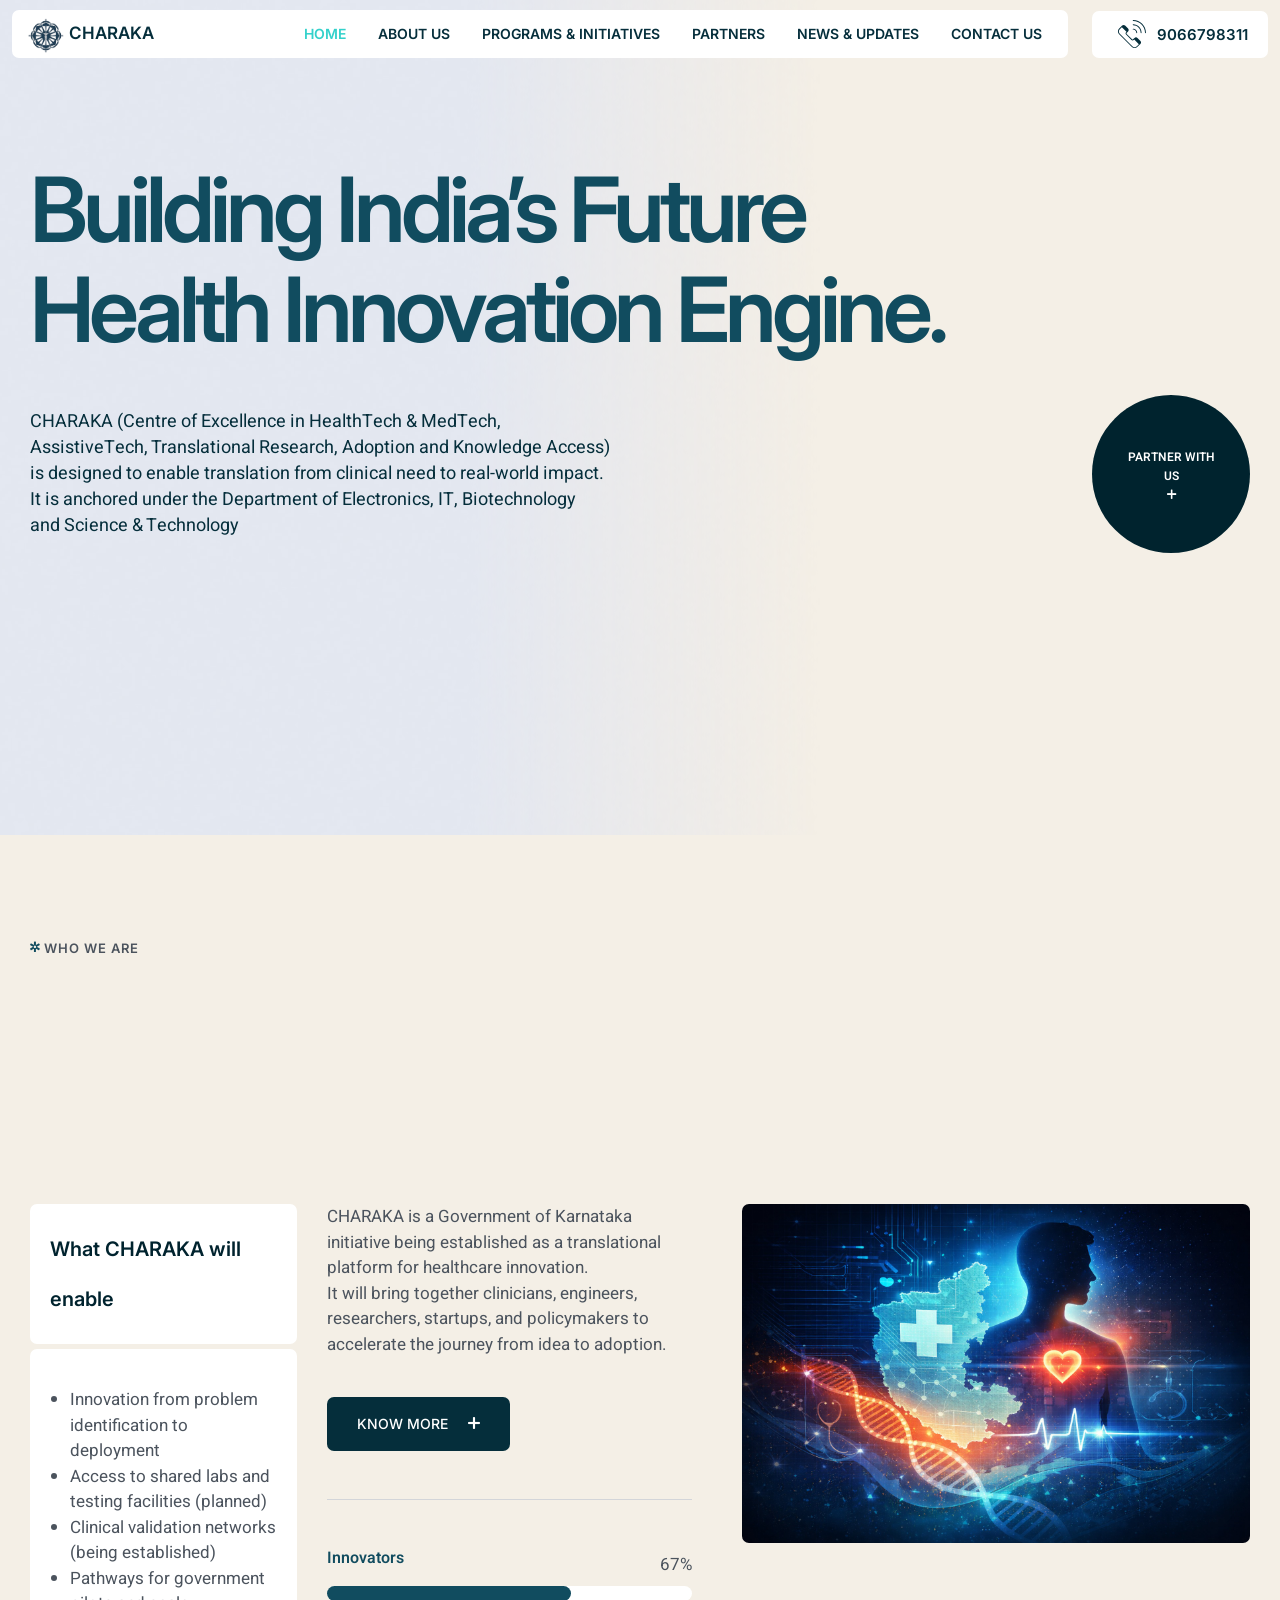
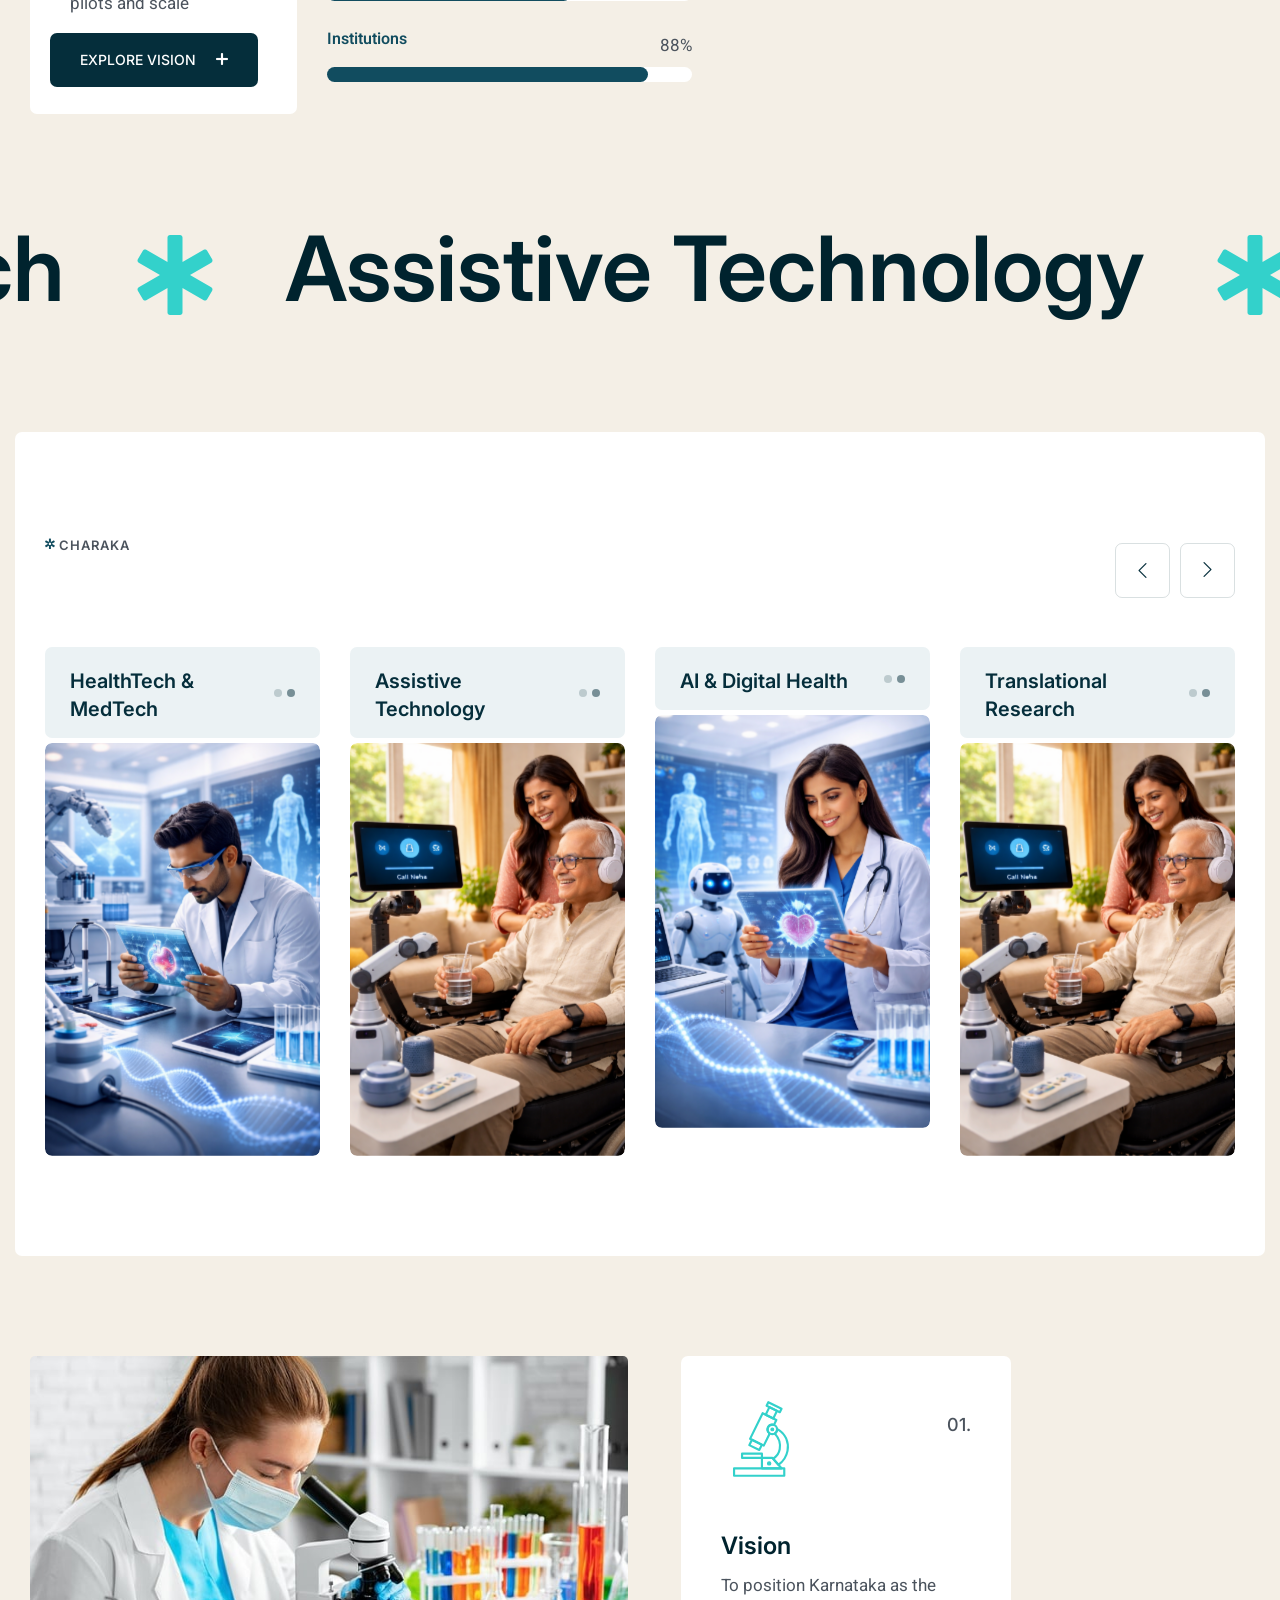
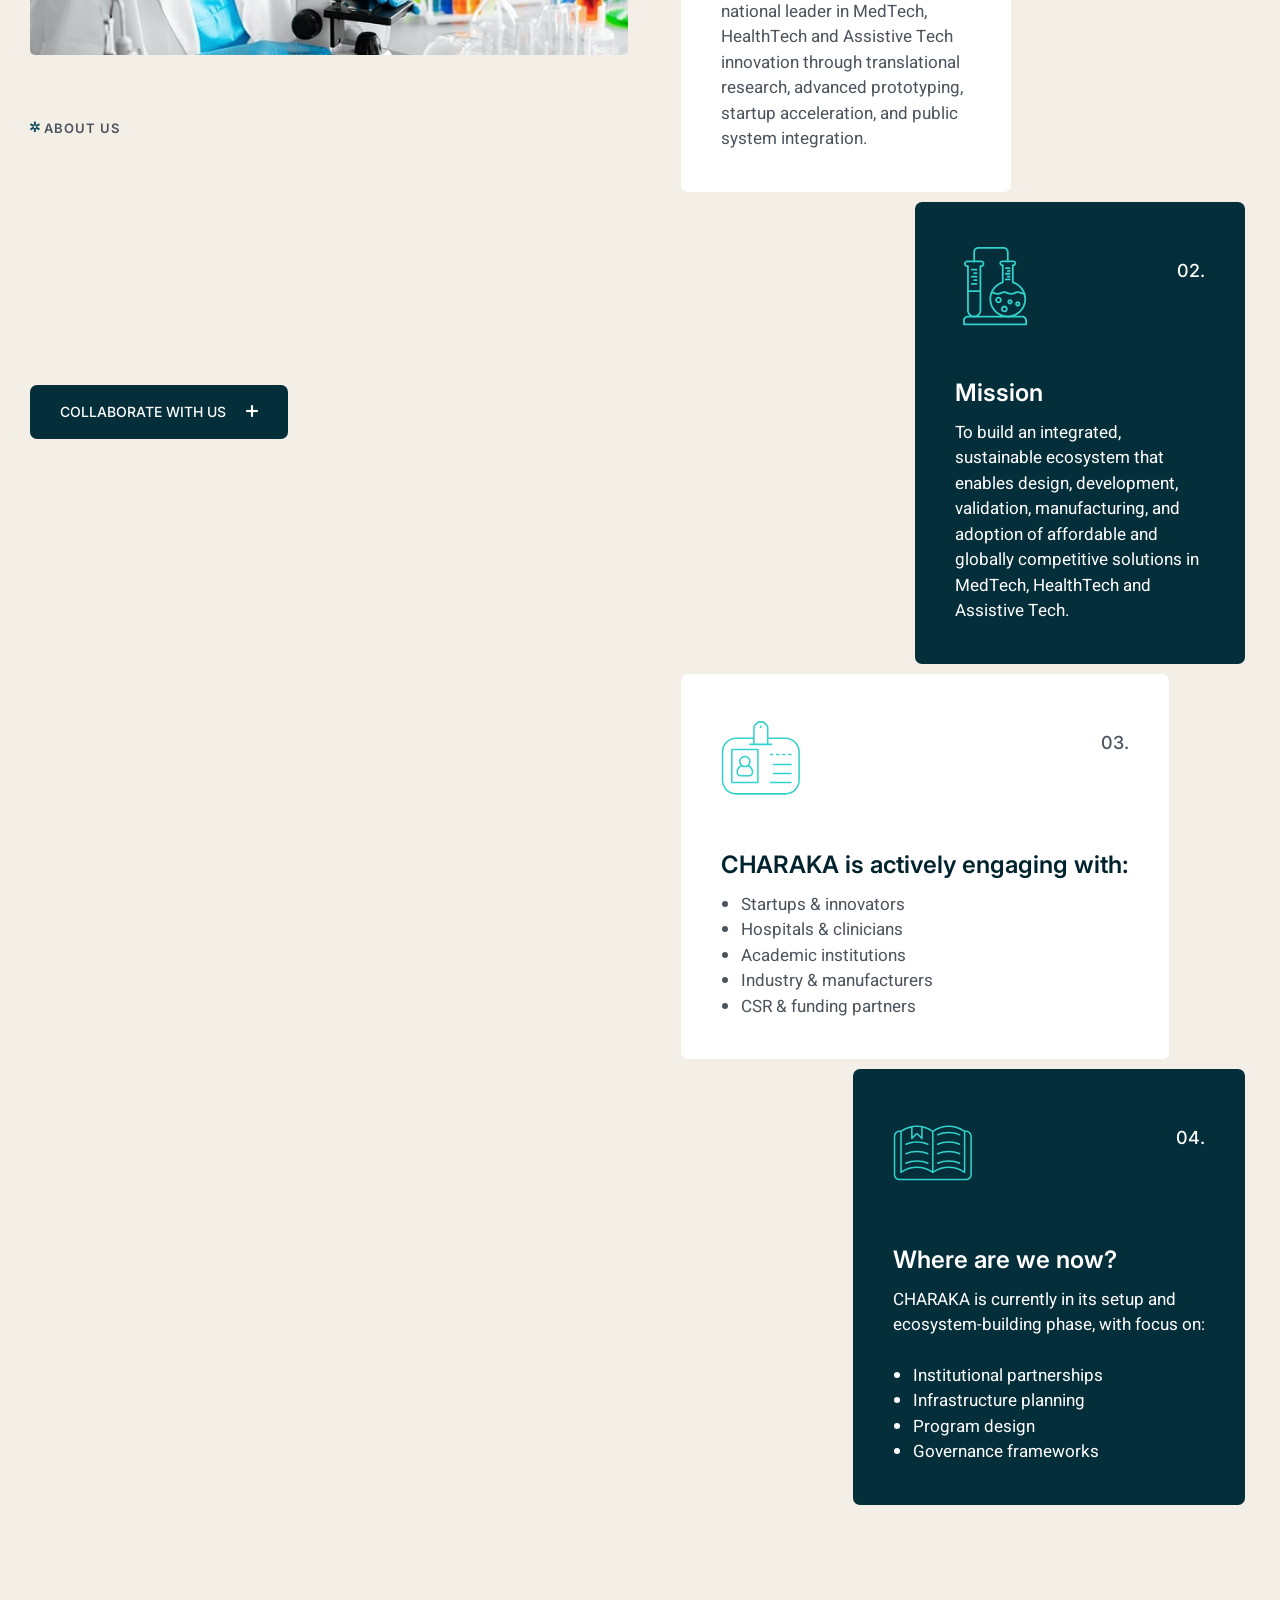
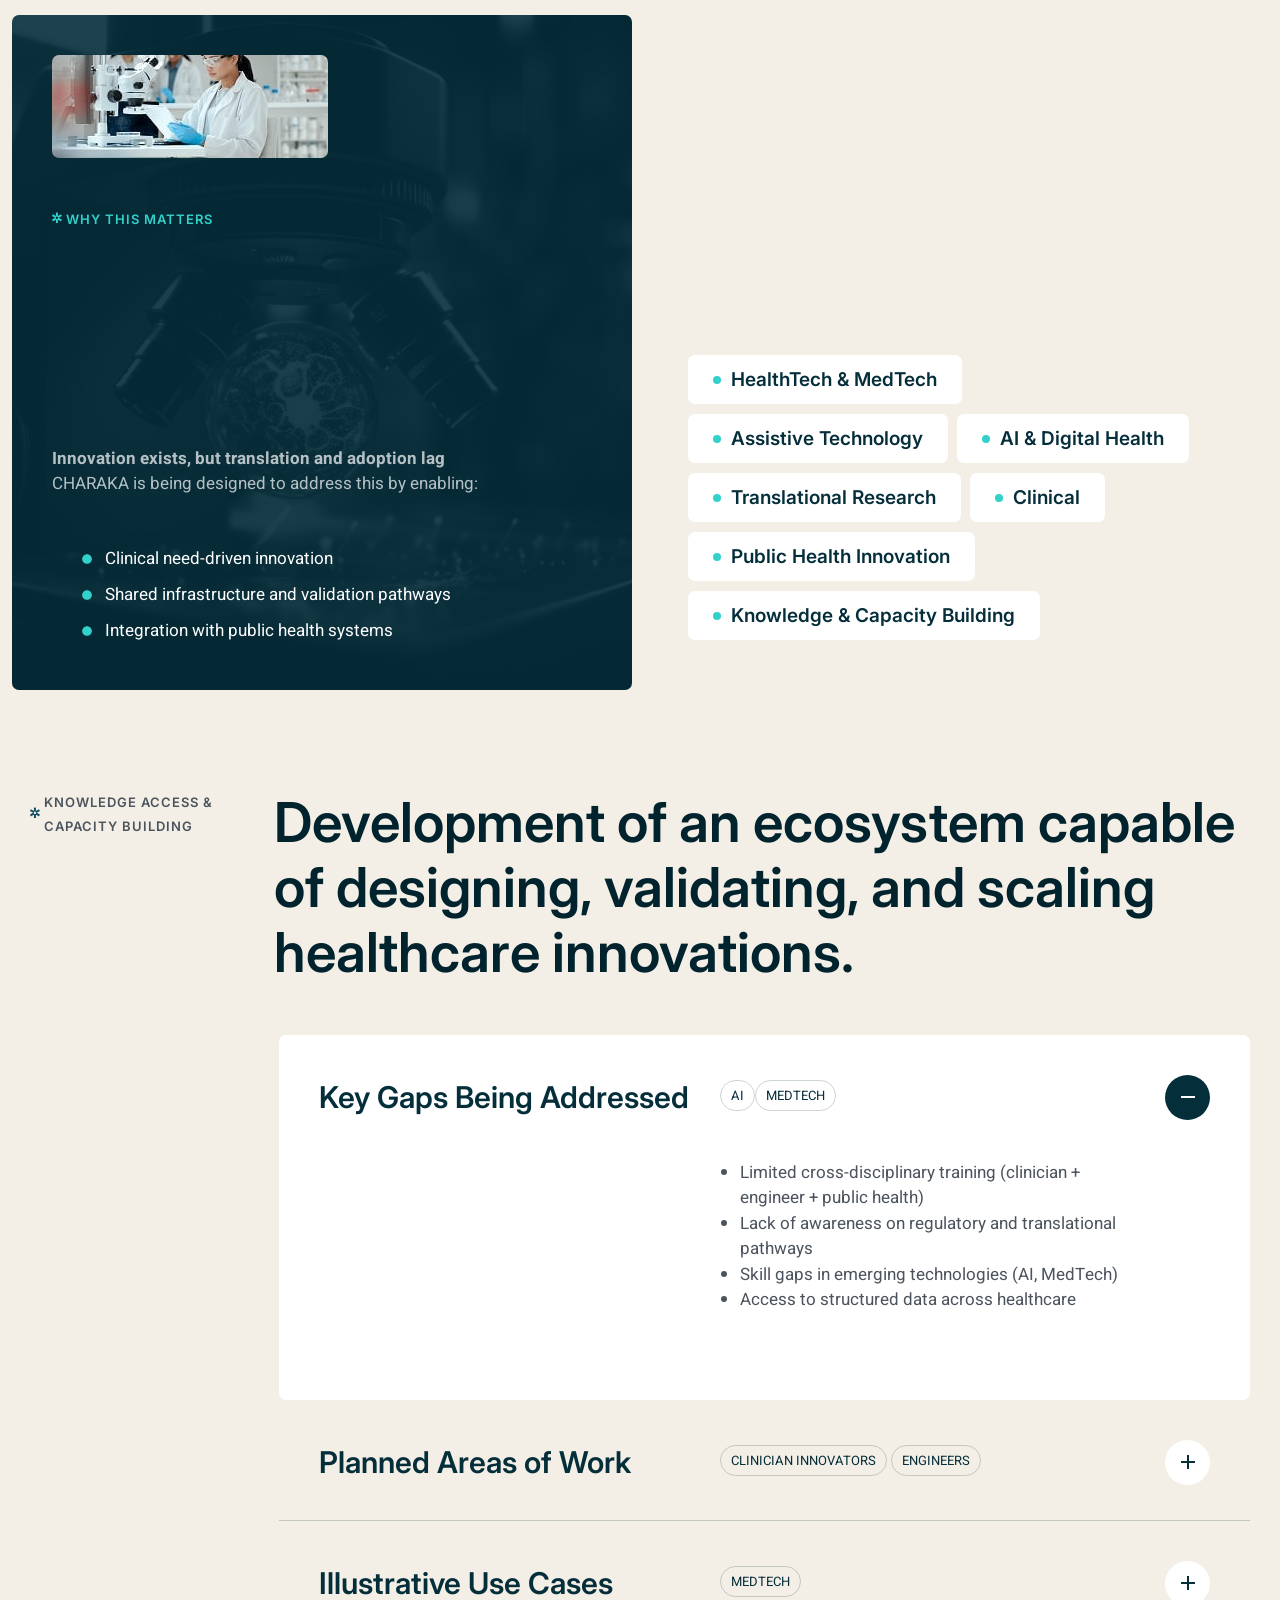
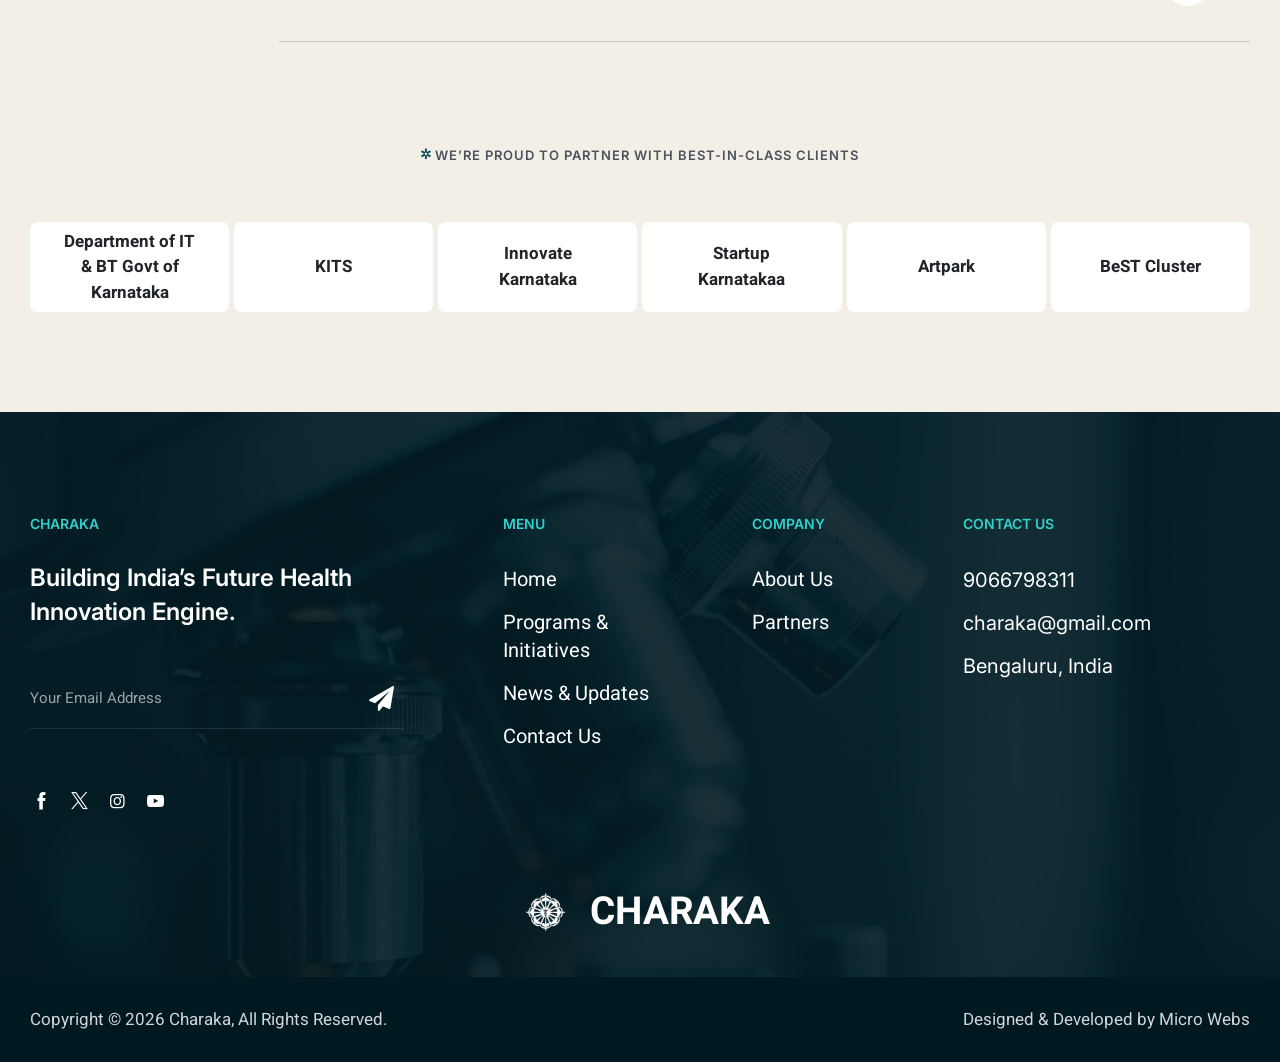
==== commit 701115bd: "all pages" ====
--- a/index.html
+++ b/index.html
@@ -51,7 +51,7 @@
 			color: var(--pbmit-white-color);
 		}
 
-	.slider-bg-cover {
+		.slider-bg-cover {
 			background: url("images/website/slider-bg-cover.png") center center / cover no-repeat !important;
 			position: absolute !important;
 			display: block !important;
@@ -64,6 +64,10 @@
 
 		.pbmit-portfolio-style-2.pbmit-active .pbminfotech-post-content {
 			height: 365px;
+		}
+		.pbmit-client-style-1 .pbmit-client-content {
+			    padding: 30px 30px;
+				height: 90px;
 		}
 	</style>
 </head>
@@ -84,9 +88,10 @@
 								<div class="pbmit-logo-area col-md-1 col-4">
 									<div class="site-branding ">
 										<h1 class="site-title ">
-											<a href="index.html">
+											<a href="index.html" class="d-flex flex-row align-items-center">
 												<img class="pbmit-main-logo img-fluid"
 													src="images/website/website/charaka-logo.png" width="55%" alt="">
+												<span>CHARAKA</span>
 											</a>
 										</h1>
 									</div>
@@ -99,20 +104,7 @@
 												<ul class="navigation clearfix" id="pbmit-top-menu">
 
 													<li class="active"><a href="index.html">Home</a></li>
-													<li class="dropdown">
-														<a href="#">About Us <i
-																class="fa fa-chevron-down fw-bold"></i></a>
-														<ul class="sub-menu">
-															<li><a href="#">Why This Matters</a></li>
-															<li><a href="#">Assistive Technology</a></li>
-															<li><a href="#">AI & Digital Health</a></li>
-															<li><a href="#">Translational Research</a></li>
-															<li><a href="#">Public Health Innovation</a></li>
-															<li><a href="#">Knowledge Access & Capacity Building</a>
-															</li>
-														</ul>
-													</li>
-												
+													<li><a href="aboutcharaka.html">About Us</a></li>
 													<li><a href="programs.html">Programs & Initiatives </a></li>
 													<li><a href="#">Partners</a></li>
 													<li><a href="#">News & Updates</a></li>
@@ -124,7 +116,7 @@
 								</div>
 							</div>
 							<div class="pbmit-right-box d-flex align-items-center">
-								<div class="header-contact-search">
+								<div class="header-contact-search pt-2 pb-2">
 									<div class="pbmit-ihbox-style-6">
 										<div class="pbmit-ihbox-box">
 											<div class="pbmit-ihbox-icon">
@@ -145,18 +137,17 @@
 													</svg>
 												</div>
 											</div>
-											<div class="pbmit-ihbox-contents">
+											<div class="pbmit-ihbox-contents pt-2 pb-2">
 												<h2 class="pbmit-element-title">
-													<a href="tel:(000)123456789">
-														<span class="pbmit-button-text">(000)123456789</span>
+													<a href="tel:9066798311">
+														<span class="pbmit-button-text">9066798311</span>
 													</a>
 												</h2>
 											</div>
-											<a class="pbmit-link" href="tel:(000)123456789"
-												title="Go to (000)123456789"></a>
-										</div>
-									</div>
-									<div class="pbmit-search-wrapper">
+											<a class="pbmit-link" href="tel:9066798311" title="Go to 9066798311"></a>
+										</div>
+									</div>
+									<!-- <div class="pbmit-search-wrapper">
 										<div class="pbmit-search-form-wrapper">
 											<form>
 												<div class="pbmit-search-wrap">
@@ -172,7 +163,7 @@
 												<i class="pbmit-base-icon-search-1"></i>
 											</a>
 										</div>
-									</div>
+									</div> -->
 								</div>
 								<!-- <div class="pbmit-button-box-second">
 									<a href="contact-us.html" class="pbmit-btn">
@@ -211,20 +202,23 @@
 								<div class="container">
 									<div class="pbmit-slider-content">
 										<h1 class="pbmit-slider-title transform-left transform-delay-1"><span
-												class="pbmit-global-color">CHARAKA </span> <br> Building India’s Future
-											<br> Health
-											Innovation Engine.
+												class="pbmit-global-color"> Building India’s Future
+												<br> Health
+												Innovation Engine.</span>
 										</h1>
 										<div class="d-flex align-items-center justify-content-between">
-											<div class="pbmit-slider-desc transform-bottom transform-delay-2">is
+											<div class="pbmit-slider-desc transform-bottom transform-delay-2">
+												CHARAKA (Centre of Excellence in HealthTech & MedTech, <br>
+												AssistiveTech, Translational Research, Adoption and Knowledge
+												Access)<br>is
 												designed to enable
 												translation from clinical need to real-world impact.<br> It is anchored
 												under the
 												Department of Electronics, IT, Biotechnology <br> and Science &
 												Technology</div>
 											<div class="transform-bottom transform-delay-3">
-												<a class="pbmit-slider-btn" href="services.html">Explore Our<br>
-													Research <i class="pbmit-base-icon-plus"></i></a>
+												<a class="pbmit-slider-btn">Partner with<br>
+													Us <i class="pbmit-base-icon-plus"></i></a>
 											</div>
 										</div>
 									</div>
@@ -271,26 +265,20 @@
 													<div class="pbminfotech-ele-fid-style-2">
 														<div class="pbmit-fld-contents">
 															<div class="pbmit-contents-box">
-																<h1 class="pbmit-fid-counter">
-																	<span class="pbmit-fid-before"></span>
-																	<span class="pbmit-number-rotate numinate"
-																		data-appear-animation="animateDigits"
-																		data-from="0" data-to="25" data-interval="3"
-																		data-before="" data-before-style=""
-																		data-after="" data-after-style="">25</span>
-																	<span class="pbmit-fid"><span>+</span></span>
-																</h1>
-																<span class="pbmit-fid-title">Years of<br>
-																	Experience</span>
+																<h5 class="pbmit-fid-counter fs-5">
+																	What CHARAKA will enable
+																</h5>
+																<!-- <span class="pbmit-fid-title">Years of<br>
+																	Experience</span> -->
 															</div>
 														</div>
 													</div>
 												</div>
 												<div class="ihbox-style-4-wrap">
 													<div class="pbmit-ihbox-style-4">
-														<div class="pbmit-ihbox-box">
+														<div class="pbmit-ihbox-box gap-0">
 															<div class="pbmit-icon-wrap">
-																<div class="pbmit-ihbox-icon">
+																<!-- <div class="pbmit-ihbox-icon">
 																	<div
 																		class="pbmit-ihbox-icon-wrapper pbmit-icon-type-icon">
 																		<svg height="512" viewBox="0 0 74 74"
@@ -332,13 +320,27 @@
 																			</path>
 																		</svg>
 																	</div>
-																</div>
-																<h2 class="pbmit-element-title">Call us <br>24/7</h2>
+																</div> -->
+																<!-- <h2 class="pbmit-element-title">Call us <br>24/7</h2> -->
 															</div>
 															<div class="pbmit-ihbox-contents">
-																<div class="pbmit-heading-desc">Certified and
-																	accredited, trusted by thousands of patients and
-																	organizations.</div>
+																<div class="pbmit-heading-desc">
+																	<ul
+																		style="list-style-type: disc; padding-left: 20px;">
+																		<li>Innovation from problem identification to deployment</li>
+																		<li>Access to shared labs and testing facilities (planned)</li>
+																		<li>Clinical validation networks (being established)</li>
+																		<li>Pathways for government pilots and scale</li>
+																	</ul>
+																</div>
+																<a href="aboutcharaka.html" class="pbmit-btn mt-3">
+													<span class="pbmit-button-content-wrapper">
+														<span class="pbmit-button-text">Explore Vision</span>
+														<span class="pbmit-button-icon">
+															<i class="pbmit-labozen-icon pbmit-labozen-icon-plus"></i>
+														</span>
+													</span>
+												</a>
 															</div>
 														</div>
 													</div>
@@ -347,14 +349,13 @@
 										</div>
 										<div class="col-md-7">
 											<div class="right-box">
-												<div class="mb-4 pb-3">It is anchored under the Department of
-													Electronics, IT,
-													Biotechnology and Science & Technology. Currently in its
-													foundational phase,
-													CHARAKA invites partners, innovators, and institutions to co-create
-													this
-													ecosystem.</div>
-												<a href="about-us.html" class="pbmit-btn">
+												<div class="mb-4 pb-3">CHARAKA is a Government of Karnataka initiative
+													being established as a translational platform for healthcare
+													innovation.<br>
+													It will bring together clinicians, engineers, researchers, startups,
+													and policymakers to accelerate the journey from idea to adoption.
+												</div>
+												<a href="aboutcharaka.html" class="pbmit-btn">
 													<span class="pbmit-button-content-wrapper">
 														<span class="pbmit-button-text">Know More</span>
 														<span class="pbmit-button-icon">
@@ -392,8 +393,7 @@
 								</div>
 							</div>
 							<div class="col-md-5 full-width-1200 animated animation-delay-200 animation fadeInUp">
-								<img src="images/website/about-img-01.jpg"
-									class="img-fluid rounded-7" alt="">
+								<img src="images/website/aboutusimage.jpeg" class="img-fluid rounded-7" alt="">
 							</div>
 						</div>
 					</div>
@@ -419,8 +419,8 @@
 											</svg>
 										</div>
 									</div>
-									<h2 class="pbmit-element-title" data-text="Electronics">
-										Electronics
+									<h2 class="pbmit-element-title" data-text="HealthTech & MedTech">
+									HealthTech & MedTech
 									</h2>
 								</div>
 							</article>
@@ -437,8 +437,8 @@
 											</svg>
 										</div>
 									</div>
-									<h2 class="pbmit-element-title" data-text="IT">
-										IT
+									<h2 class="pbmit-element-title" data-text="Assistive Technology">
+										Assistive Technology
 									</h2>
 								</div>
 							</article>
@@ -455,8 +455,8 @@
 											</svg>
 										</div>
 									</div>
-									<h2 class="pbmit-element-title" data-text="Biotechnology">
-										Biotechnology
+									<h2 class="pbmit-element-title" data-text="AI & Digital Health">
+										AI & Digital Health
 									</h2>
 								</div>
 							</article>
@@ -471,10 +471,10 @@
 				<div class="container position-relative">
 					<div class="pbmit-heading-subheading style-2 animation-style3">
 						<div class="pbmit-hs-left">
-							<h2 class="pbmit-subtitle">Key Focus Areas</h2>
+							<h2 class="pbmit-subtitle">CHARAKA</h2>
 						</div>
 						<div class="pbmit-hs-right">
-							<h2 class="pbmit-title">What CHARAKA will enable</h2>
+							<h2 class="pbmit-title">Focus Areas</h2>
 						</div>
 					</div>
 					<div class="service-arrow"></div>
@@ -626,7 +626,7 @@
 									<div class="pbmit-content-box">
 										<div class="pbmit-content-wrap">
 											<h3 class="pbmit-service-title">
-												<a href="#">Best Cluste</a>
+												<a href="#">Knowledge and Capacity Building</a>
 											</h3>
 											<!-- <div class="pbmit-serv-cat">
 												<a href="services.html" rel="tag">Genomics</a>
@@ -647,87 +647,7 @@
 									</div>
 								</div>
 							</article>
-							<!-- Slide7 -->
-							<article class="pbmit-service-style-1 swiper-slide">
-								<div class="pbminfotech-post-item">
-									<div class="pbmit-content-box">
-										<div class="pbmit-content-wrap">
-											<h3 class="pbmit-service-title">
-												<a href="#">IKP Eden</a>
-											</h3>
-											<!-- <div class="pbmit-serv-cat">
-												<a href="services.html" rel="tag">Microbiology</a>
-											</div> -->
-										</div>
-									</div>
-									<div class="pbmit-image-box">
-										<div class="pbmit-hover-wrap">
-											<div class="pbmit-featured-img-wrapper">
-												<div class="pbmit-featured-wrapper">
-													<img src="images/website/website/AI & Digital Healthhtml.png"
-														class="" alt="">
-												</div>
-											</div>
-											<a class="pbmit-link" href="#" title="Go to Diagnostic Testing"></a>
-										</div>
-										<div class="pbmit-image-wrap"></div>
-									</div>
-								</div>
-							</article>
-							<!-- Slide8 -->
-							<article class="pbmit-service-style-1 swiper-slide">
-								<div class="pbminfotech-post-item">
-									<div class="pbmit-content-box">
-										<div class="pbmit-content-wrap">
-											<h3 class="pbmit-service-title">
-												<a href="#">Stanford BioDesign</a>
-											</h3>
-											<!-- <div class="pbmit-serv-cat">
-												<a href="services.html" rel="tag">Hematology</a>
-											</div> -->
-										</div>
-									</div>
-									<div class="pbmit-image-box">
-										<div class="pbmit-hover-wrap">
-											<div class="pbmit-featured-img-wrapper">
-												<div class="pbmit-featured-wrapper">
-													<img src="images/website/website/AI & Digital Healthhtml.png"
-														class="" alt="">
-												</div>
-											</div>
-											<a class="pbmit-link" href="#" title="Go to Pathology Testing"></a>
-										</div>
-										<div class="pbmit-image-wrap"></div>
-									</div>
-								</div>
-							</article>
-							<!-- Slide9 -->
-							<article class="pbmit-service-style-1 swiper-slide">
-								<div class="pbminfotech-post-item">
-									<div class="pbmit-content-box">
-										<div class="pbmit-content-wrap">
-											<h3 class="pbmit-service-title">
-												<a href="#">Chemical Research</a>
-											</h3>
-											<!-- <div class="pbmit-serv-cat">
-												<a href="services.html" rel="tag">Chemistry</a>
-											</div> -->
-										</div>
-									</div>
-									<div class="pbmit-image-box">
-										<div class="pbmit-hover-wrap">
-											<div class="pbmit-featured-img-wrapper">
-												<div class="pbmit-featured-wrapper">
-													<img src="images/website/website/AI & Digital Healthhtml.png"
-														class="" alt="">
-												</div>
-											</div>
-											<a class="pbmit-link" href="#" title="Go to Chemical Research"></a>
-										</div>
-										<div class="pbmit-image-wrap"></div>
-									</div>
-								</div>
-							</article>
+							
 						</div>
 					</div>
 				</div>
@@ -746,13 +666,12 @@
 								</div>
 								<div class="pbmit-heading-subheading animation-style3">
 									<h2 class="pbmit-subtitle">About Us</h2>
-									<h2 class="pbmit-title">CHARAKA is a Government of Karnataka initiative being
-										established as...</h2>
+									<h2 class="pbmit-title">Be Part of the CHARAKA Ecosystem</h2>
 								</div>
 								<div class="d-flex flex-column align-items-start">
-									<a href="" class="pbmit-btn">
+									<a href="#" class="pbmit-btn">
 										<span class="pbmit-button-content-wrapper">
-											<span class="pbmit-button-text">Know More</span>
+											<span class="pbmit-button-text">Collaborate With Us</span>
 											<span class="pbmit-button-icon">
 												<i class="pbmit-labozen-icon pbmit-labozen-icon-plus"></i>
 											</span>
@@ -1017,16 +936,15 @@
 												</div>
 												<div class="pbmit-ihbox-contents">
 													<h2 class="pbmit-element-title">
-														Focus Areas
+														CHARAKA is actively engaging with:
 													</h2>
 													<div class="pbmit-heading-desc">
 														<ul style="list-style-type: disc; padding-left: 20px;">
-															<li>HealthTech & MedTech</li>
-															<li>Assistive Technology</li>
-															<li>AI & Digital Health</li>
-															<li>Translational Research</li>
-															<li>Public Health Innovation</li>
-															<li>Knowledge & Capacity Building</li>
+															<li>Startups & innovators</li>
+															<li>Hospitals & clinicians</li>
+															<li>Academic institutions</li>
+															<li>Industry & manufacturers</li>
+															<li>CSR & funding partners</li>
 														</ul>
 													</div>
 												</div>
@@ -1080,6 +998,7 @@
 													<h2 class="pbmit-element-title">
 														Where are we now?
 													</h2>
+													<P class="text-white">CHARAKA is currently in its setup and <br> ecosystem-building phase, with focus on:</P>
 													<div class="pbmit-heading-desc">
 														<ul style="list-style-type: disc; padding-left: 20px;">
 															<li>Institutional partnerships</li>
@@ -1212,18 +1131,18 @@
 								<div class="pbminfotech-post-content">
 									<div class="pbmit-box-content">
 										<h3 class="pbmit-portfolio-title">
-											<a href="portfolio-detail-style-1.html">Key Gaps Being Addressed</a>
+											<a href="#">Key Gaps Being Addressed</a>
 										</h3>
 										<div class="pbmit-port-cat">
-											<a href="#" rel="tag">AI </a>
+											<a href="#" rel="tag">AI </a#>
 											<a href="" rel="tag">MedTech</a>
 										</div>
 										<div class="pbmit-btn-wrap"></div>
 									</div>
 									<div class="pbmit-content-wrap">
-										<div class="pbmit-portfolio-desc d-flex flex-column gap-1">
+										<!-- <div class="pbmit-portfolio-desc d-flex flex-column gap-1">
 											<p>What CHARAKA will enable</p>
-										</div>
+										</div> -->
 										<div class="pbmit-image-wrap">
 											<div class="pbmit-featured-img-wrapper">
 												<div class="pbmit-featured-wrapper">
@@ -1237,8 +1156,7 @@
 													</ul>
 												</div>
 											</div>
-											<a class="pbmit-link" href="#"
-												title="Go to Organic Synthesis"></a>
+											<a class="pbmit-link" href="#" title="Go to Organic Synthesis"></a>
 										</div>
 									</div>
 								</div>
@@ -1256,9 +1174,9 @@
 										<div class="pbmit-btn-wrap"></div>
 									</div>
 									<div class="pbmit-content-wrap">
-										<div class="pbmit-portfolio-desc">
+										<!-- <div class="pbmit-portfolio-desc">
 											<p>What CHARAKA will enable </p>
-										</div>
+										</div> -->
 										<div class="pbmit-image-wrap">
 											<div class="pbmit-featured-img-wrapper">
 												<div class="pbmit-featured-wrapper">
@@ -1272,8 +1190,7 @@
 													</ul>
 												</div>
 											</div>
-											<a class="pbmit-link" href="#"
-												title="Go to Cosmetic Testing"></a>
+											<a class="pbmit-link" href="#" title="Go to Cosmetic Testing"></a>
 										</div>
 									</div>
 								</div>
@@ -1290,9 +1207,9 @@
 										<div class="pbmit-btn-wrap"></div>
 									</div>
 									<div class="pbmit-content-wrap">
-										<div class="pbmit-portfolio-desc">
+										<!-- <div class="pbmit-portfolio-desc">
 											<p>What CHARAKA will enable</p>
-										</div>
+										</div> -->
 										<div class="pbmit-image-wrap">
 											<div class="pbmit-featured-img-wrapper">
 												<div class="pbmit-featured-wrapper">
@@ -1305,13 +1222,12 @@
 													</ul>
 												</div>
 											</div>
-											<a class="pbmit-link" href="#"
-												title="Go to Surface Cleaning"></a>
-										</div>
-									</div>
-								</div>
-							</article>
-							
+											<a class="pbmit-link" href="#" title="Go to Surface Cleaning"></a>
+										</div>
+									</div>
+								</div>
+							</article>
+
 						</div>
 					</div>
 				</div>
@@ -1349,11 +1265,13 @@
 								<div class="pbmit-client-content">
 									<div class="pbmit-client-wrapper pbmit-client-with-hover-img">
 										<div class="pbmit-client-hover-img">
-											<img src="images/client/client-hover-01.png" alt="">
+											<!-- <img src="images/client/client-hover-01.png" alt=""> -->
+											 <p class="text-dark mb-0"><b>Department of IT & BT Govt of Karnataka</b></p>
 										</div>
 										<div class="pbmit-featured-img-wrapper">
 											<div class="pbmit-featured-wrapper">
-												<img src="images/client/client-01.png" class="img-fluid" alt="">
+												 <p class="text-dark mb-0"><b>Department of IT & BT Govt of Karnataka</b></p>
+												<!-- <img src="images/client/client-01.png" class="img-fluid" alt=""> -->
 											</div>
 										</div>
 									</div>
@@ -1364,11 +1282,13 @@
 								<div class="pbmit-client-content">
 									<div class="pbmit-client-wrapper pbmit-client-with-hover-img">
 										<div class="pbmit-client-hover-img">
-											<img src="images/client/client-hover-02.png" alt="">
+											<!-- <img src="images/client/client-hover-02.png" alt=""> -->
+											  <p class="text-dark mb-0"><b>KITS</b></p>
 										</div>
 										<div class="pbmit-featured-img-wrapper">
 											<div class="pbmit-featured-wrapper">
-												<img src="images/client/client-02.png" class="img-fluid" alt="">
+												<!-- <img src="images/client/client-02.png" class="img-fluid" alt=""> -->
+												  <p class="text-dark mb-0"><b>KITS</b></p>
 											</div>
 										</div>
 									</div>
@@ -1379,11 +1299,13 @@
 								<div class="pbmit-client-content">
 									<div class="pbmit-client-wrapper pbmit-client-with-hover-img">
 										<div class="pbmit-client-hover-img">
-											<img src="images/client/client-hover-03.png" alt="">
+											<!-- <img src="images/client/client-hover-03.png" alt=""> -->
+											  <p class="text-dark mb-0"><b>Innovate Karnataka</b></p>
 										</div>
 										<div class="pbmit-featured-img-wrapper">
 											<div class="pbmit-featured-wrapper">
-												<img src="images/client/client-03.png" class="img-fluid" alt="">
+												<!-- <img src="images/client/client-03.png" class="img-fluid" alt=""> -->
+												  <p class="text-dark mb-0"><b>Innovate Karnataka</b></p>
 											</div>
 										</div>
 									</div>
@@ -1394,11 +1316,13 @@
 								<div class="pbmit-client-content">
 									<div class="pbmit-client-wrapper pbmit-client-with-hover-img">
 										<div class="pbmit-client-hover-img">
-											<img src="images/client/client-hover-04.png" alt="">
+											<!-- <img src="images/client/client-hover-04.png" alt=""> -->
+											  <p class="text-dark mb-0"><b>Startup Karnataka</b></p>
 										</div>
 										<div class="pbmit-featured-img-wrapper">
 											<div class="pbmit-featured-wrapper">
-												<img src="images/client/client-04.png" class="img-fluid" alt="">
+												<!-- <img src="images/client/client-04.png" class="img-fluid" alt=""> -->
+												  <p class="text-dark mb-0"><b>Startup Karnatakaa</b></p>
 											</div>
 										</div>
 									</div>
@@ -1409,11 +1333,13 @@
 								<div class="pbmit-client-content">
 									<div class="pbmit-client-wrapper pbmit-client-with-hover-img">
 										<div class="pbmit-client-hover-img">
-											<img src="images/client/client-hover-05.png" alt="">
+											<!-- <img src="images/client/client-hover-05.png" alt=""> -->
+											  <p class="text-dark mb-0"><b>Artpark</b></p>
 										</div>
 										<div class="pbmit-featured-img-wrapper">
 											<div class="pbmit-featured-wrapper">
-												<img src="images/client/client-05.png" class="img-fluid" alt="">
+												<!-- <img src="images/client/client-05.png" class="img-fluid" alt=""> -->
+												  <p class="text-dark mb-0"><b>Artpark</b></p>
 											</div>
 										</div>
 									</div>
@@ -1424,46 +1350,19 @@
 								<div class="pbmit-client-content">
 									<div class="pbmit-client-wrapper pbmit-client-with-hover-img">
 										<div class="pbmit-client-hover-img">
-											<img src="images/client/client-hover-06.png" alt="">
+											<!-- <img src="images/client/client-hover-06.png" alt=""> -->
+											  <p class="text-dark mb-0"><b>BeST Cluster</b></p>
 										</div>
 										<div class="pbmit-featured-img-wrapper">
 											<div class="pbmit-featured-wrapper">
-												<img src="images/client/client-06.png" class="img-fluid" alt="">
-											</div>
-										</div>
-									</div>
-								</div>
-							</article>
-							<!-- Slide7 -->
-							<article class="pbmit-client-style-1 swiper-slide">
-								<div class="pbmit-client-content">
-									<div class="pbmit-client-wrapper pbmit-client-with-hover-img">
-										<div class="pbmit-client-hover-img">
-											<img src="images/client/client-hover-07.png" alt="">
-										</div>
-										<div class="pbmit-featured-img-wrapper">
-											<div class="pbmit-featured-wrapper">
-												<img src="images/client/client-07.png" class="img-fluid" alt="">
-											</div>
-										</div>
-									</div>
-								</div>
-							</article>
-							<!-- Slide8 -->
-							<article class="pbmit-client-style-1 swiper-slide">
-								<div class="pbmit-client-content">
-									<div class="pbmit-client-wrapper pbmit-client-with-hover-img">
-										<div class="pbmit-client-hover-img">
-											<img src="images/client/client-hover-08.png" alt="">
-										</div>
-										<div class="pbmit-featured-img-wrapper">
-											<div class="pbmit-featured-wrapper">
-												<img src="images/client/client-08.png" class="img-fluid" alt="">
-											</div>
-										</div>
-									</div>
-								</div>
-							</article>
+												<!-- <img src="images/client/client-06.png" class="img-fluid" alt=""> -->
+												  <p class="text-dark mb-0"><b>BeST Cluster</b></p>
+											</div>
+										</div>
+									</div>
+								</div>
+							</article>
+						
 						</div>
 					</div>
 				</div>
@@ -1537,7 +1436,7 @@
 							<aside class="widget">
 								<h2 class="widget-title">Company</h2>
 								<ul class="menu">
-									<li><a href="">About Us</a></li>
+									<li><a href="aboutcharaka.html">About Us</a></li>
 									<li><a href="">Partners</a></li>
 									<!-- <li><a href="contact-us.html">Contact Us</a></li> -->
 									<!-- <li><a href="">Our History</a></li> -->
@@ -1551,7 +1450,7 @@
 									<li class="pbmit-list-item">
 										<span class="pbmit-list-item-inner">
 											<a class="pbmit-list-item-link pbmit-list-item-title"
-												href="tel:+91%20236-895-4732">+91 236-895-4732</a>
+												href="tel:+9066798311">9066798311</a>
 										</span>
 									</li>
 									<li class="pbmit-list-item">
@@ -1591,7 +1490,7 @@
 								<span>Copyright © 2026 Charaka, All Rights Reserved.</span>
 							</div>
 							<div class="col-md-6 text-md-end text-center">
-								<span>Designed & Developed by McWare Technologies </span>
+								<span>Designed & Developed by Micro Webs </span>
 							</div>
 						</div>
 					</div>
--- a/css/style.css
+++ b/css/style.css
@@ -226,7 +226,7 @@
 .testimonial-one .left-col .review-highlight .pbmit-title,
 .talent-contact-right .review-highlight .pbmit-title,
 .faq-left-col .review-highlight .pbmit-title{
-	font-size: 65px;
+	font-size: 55px;
     line-height: 96px;
 	margin-bottom: 0;
     color: var(--pbmit-secondary-color);
--- a/css/responsive.css
+++ b/css/responsive.css
@@ -1568,7 +1568,7 @@
         width: 100%;
 	}
 	.service-left-col{
-		order: 1;
+		/* order: 1; */
 		margin-top: 60px;
 	}
 	.pbmit-service-single{
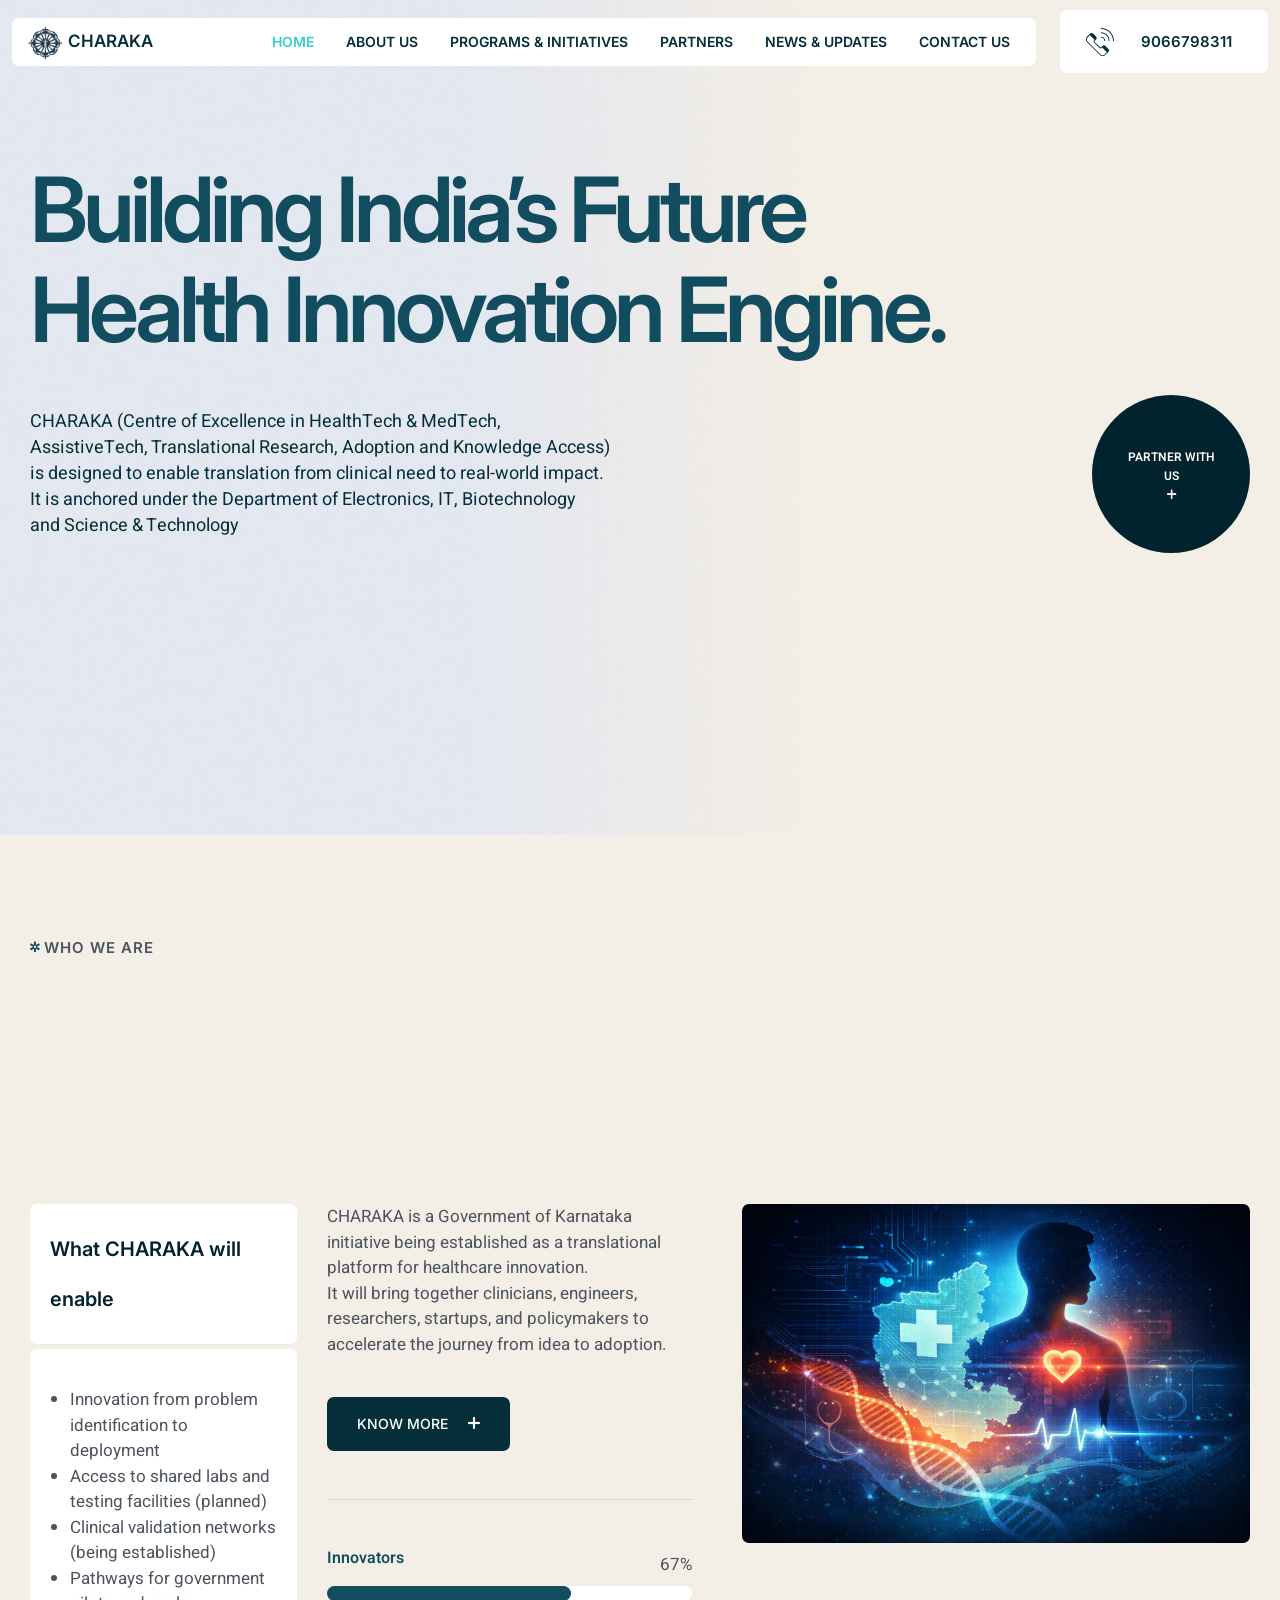
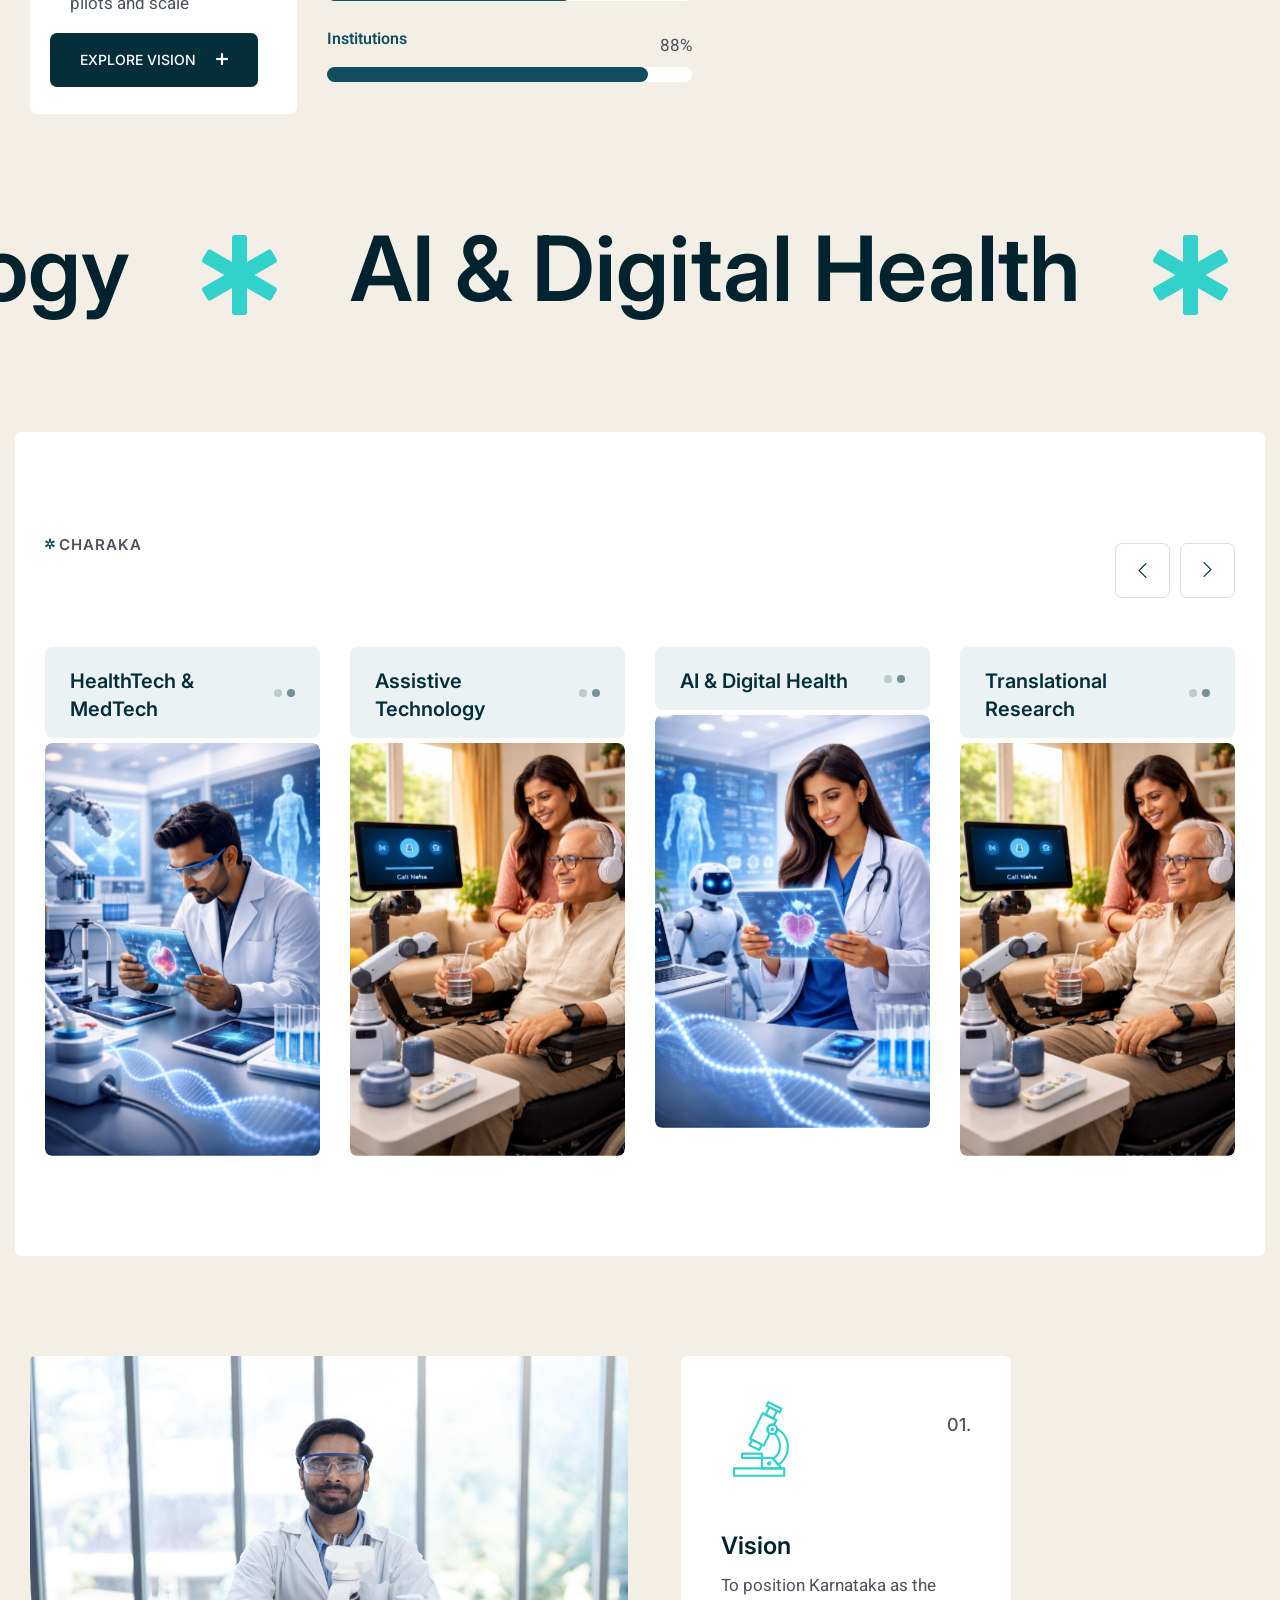
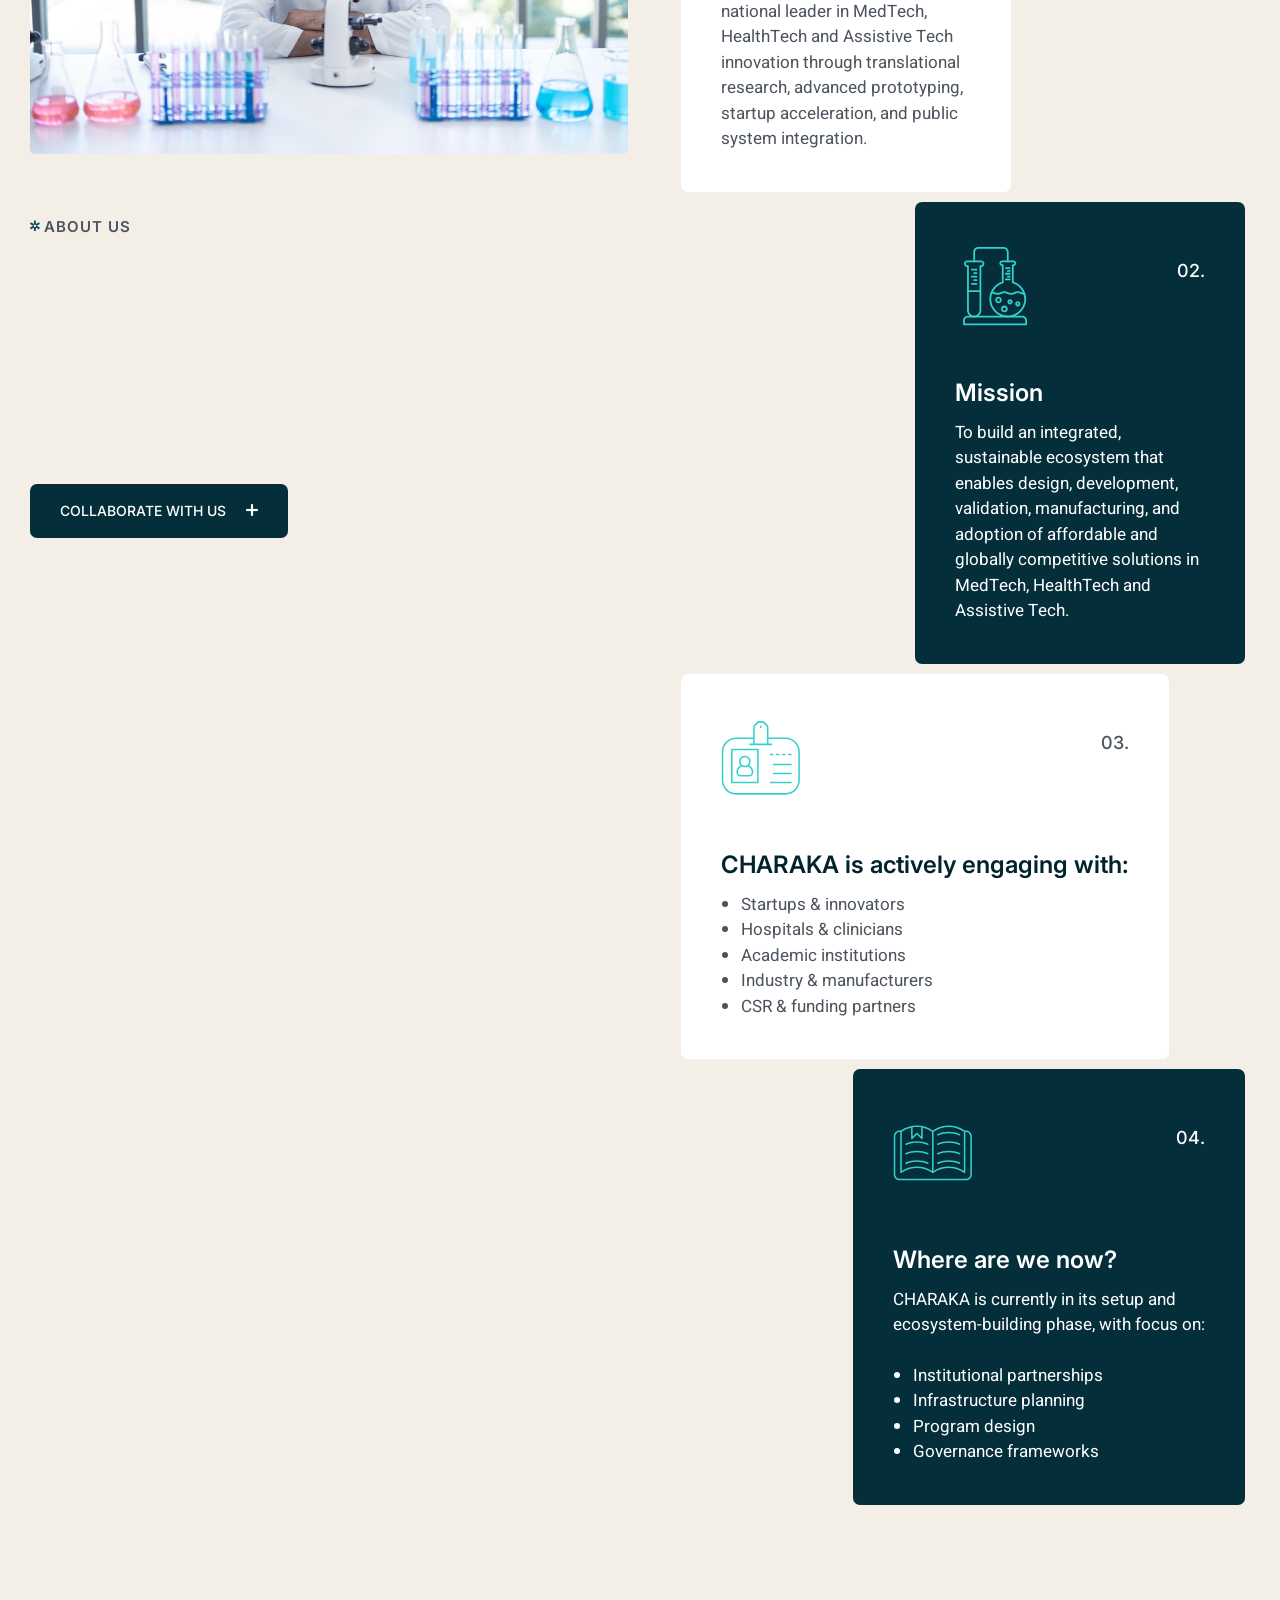
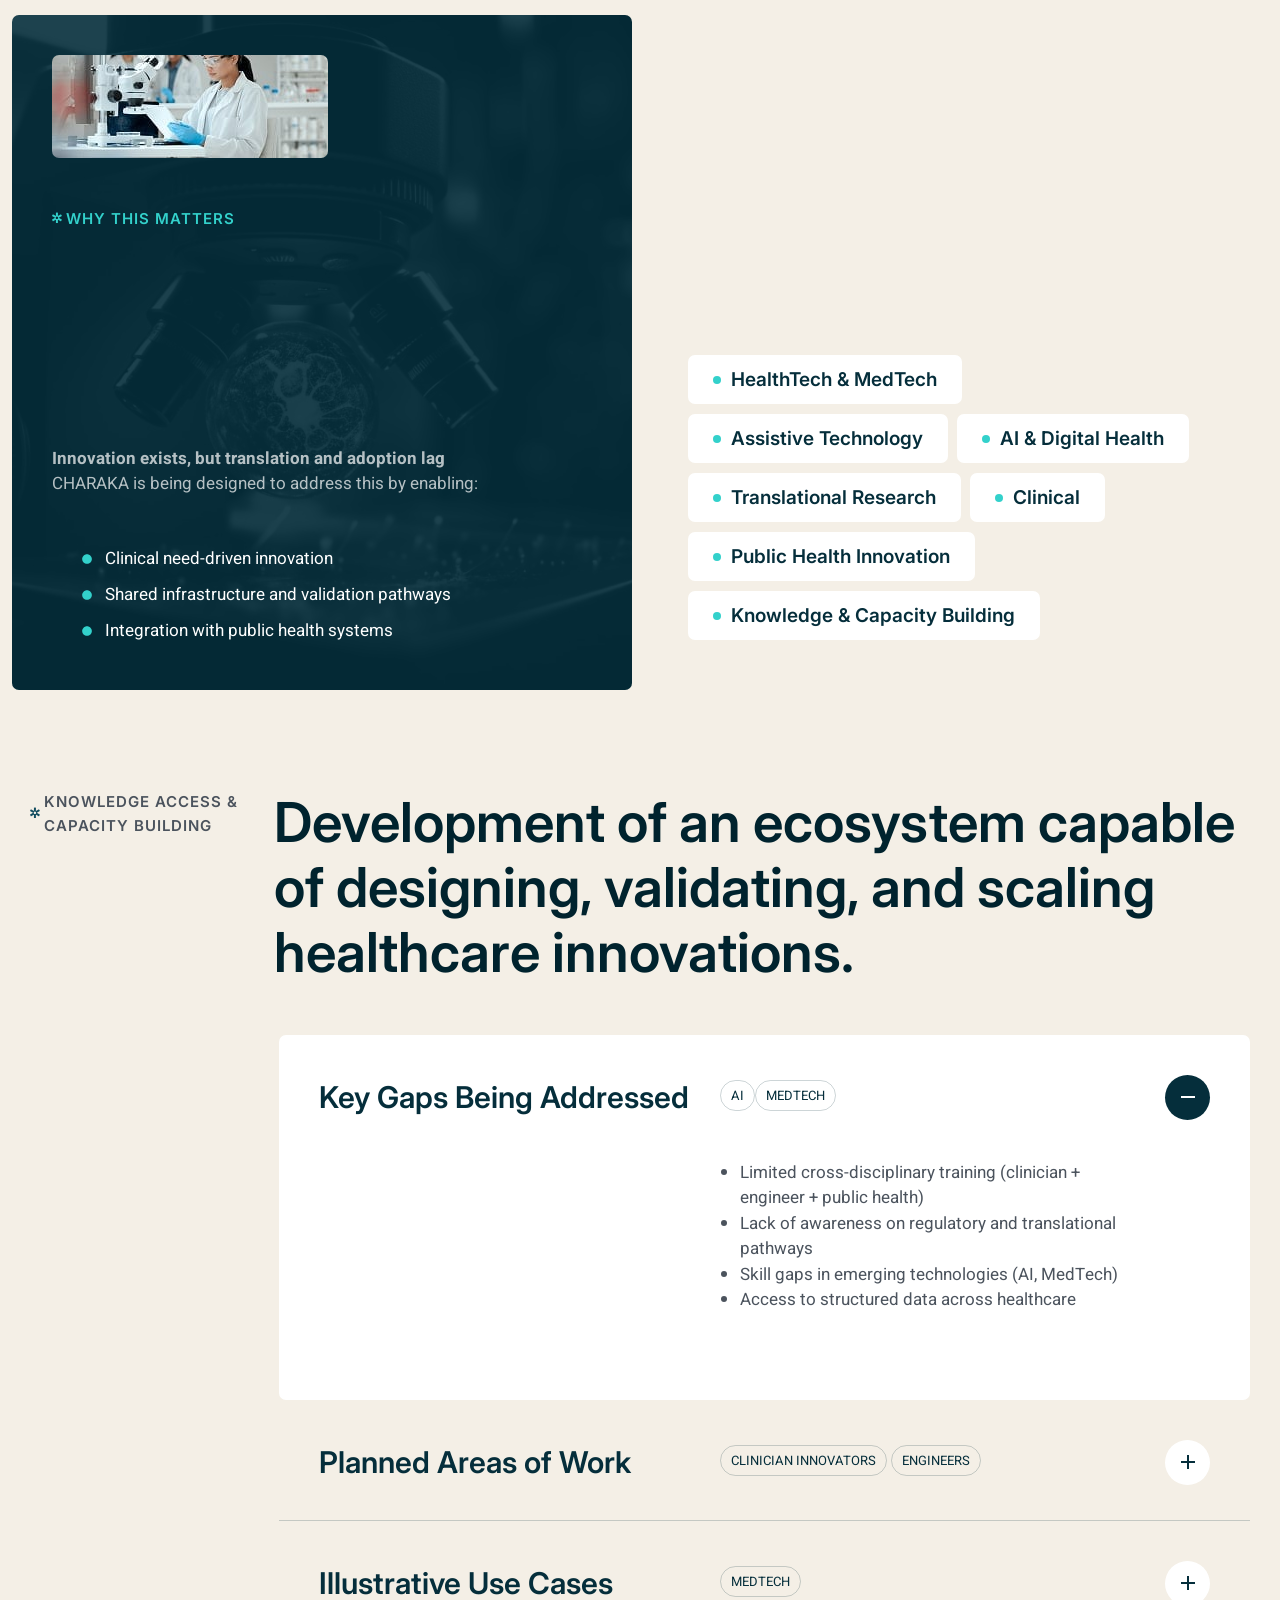
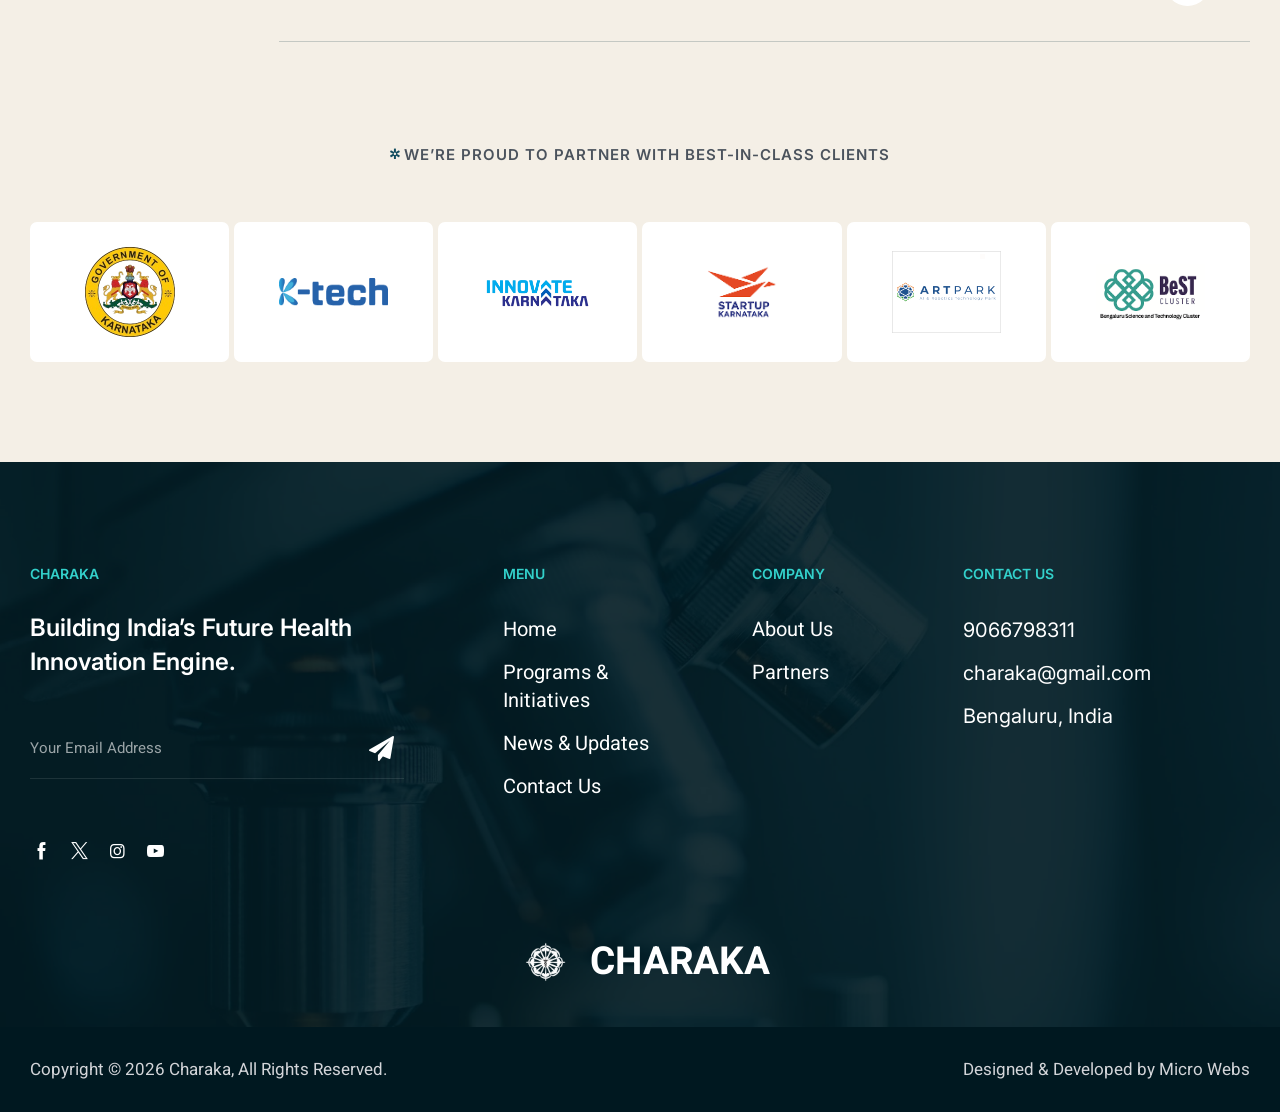
==== commit 97ab45d2: "all page responsive" ====
--- a/index.html
+++ b/index.html
@@ -9,7 +9,7 @@
 	<meta name="description" content="">
 	<meta name="viewport" content="width=device-width, initial-scale=1, shrink-to-fit=no">
 	<!-- Favicon -->
-	<link rel="shortcut icon" type="image/x-icon" href="/images/website/website/charaka-logo.png">
+	<link rel="shortcut icon" type="image/x-icon" href="images/fevicon.png">
 	<!-- CSS
 			============================================ -->
 	<!-- Bootstrap CSS -->
@@ -65,9 +65,26 @@
 		.pbmit-portfolio-style-2.pbmit-active .pbminfotech-post-content {
 			height: 365px;
 		}
+	
 		.pbmit-client-style-1 .pbmit-client-content {
-			    padding: 30px 30px;
-				height: 90px;
+			    padding: 20px 45px;
+		}
+		
+		.pbmit-client-style-1 img {
+			width: 100% !important;
+			height: 100px !important;
+			object-fit: contain;
+			object-position: center;
+		}
+		
+		@media (max-width: 485px) {
+			.pbmit-slider-one .pbmit-slider-title {
+				font-size: 35px !important;
+				line-height: 47px !important;
+				letter-spacing: -1px;
+				margin-bottom: 35px;
+				color: var(--pbmit-white-color);
+			}
 		}
 	</style>
 </head>
@@ -137,7 +154,7 @@
 													</svg>
 												</div>
 											</div>
-											<div class="pbmit-ihbox-contents pt-2 pb-2">
+											<div class="pbmit-ihbox-contents p-3">
 												<h2 class="pbmit-element-title">
 													<a href="tel:9066798311">
 														<span class="pbmit-button-text">9066798311</span>
@@ -661,7 +678,7 @@
 						<div class="col-md-6 pbmit-sticky-column full-width-1024">
 							<div class="research-process-one-leftbox">
 								<div>
-									<img src="images/website/icon-heading-img-1.jpg"
+									<img src="images/website/aboutcharakaimage.jpeg"
 										class="img-fluid icon-heading-img-1" alt="">
 								</div>
 								<div class="pbmit-heading-subheading animation-style3">
@@ -1265,13 +1282,13 @@
 								<div class="pbmit-client-content">
 									<div class="pbmit-client-wrapper pbmit-client-with-hover-img">
 										<div class="pbmit-client-hover-img">
-											<!-- <img src="images/client/client-hover-01.png" alt=""> -->
-											 <p class="text-dark mb-0"><b>Department of IT & BT Govt of Karnataka</b></p>
+											<img src="images/partners/itbtgok_logo-removebg-preview.png" width="100%"  alt="Department of IT & BT Govt of Karnataka">
+											 <!-- <p class="text-dark mb-0"><b>Department of IT & BT Govt of Karnataka</b></p> -->
 										</div>
 										<div class="pbmit-featured-img-wrapper">
 											<div class="pbmit-featured-wrapper">
-												 <p class="text-dark mb-0"><b>Department of IT & BT Govt of Karnataka</b></p>
-												<!-- <img src="images/client/client-01.png" class="img-fluid" alt=""> -->
+												 <!-- <p class="text-dark mb-0"><b>Department of IT & BT Govt of Karnataka</b></p> -->
+												<img src="images/partners/itbtgok_logo-removebg-preview.png"  width="100%"  alt="Department of IT & BT Govt of Karnataka">
 											</div>
 										</div>
 									</div>
@@ -1282,13 +1299,13 @@
 								<div class="pbmit-client-content">
 									<div class="pbmit-client-wrapper pbmit-client-with-hover-img">
 										<div class="pbmit-client-hover-img">
-											<!-- <img src="images/client/client-hover-02.png" alt=""> -->
-											  <p class="text-dark mb-0"><b>KITS</b></p>
+											<img src="images/partners/KITSlogo.png" width="100%" alt="KITS">
+											  <!-- <p class="text-dark mb-0"><b>KITS</b></p> -->
 										</div>
 										<div class="pbmit-featured-img-wrapper">
 											<div class="pbmit-featured-wrapper">
-												<!-- <img src="images/client/client-02.png" class="img-fluid" alt=""> -->
-												  <p class="text-dark mb-0"><b>KITS</b></p>
+												<img src="images/partners/KITSlogo.png" width="100%" class="img-fluid" alt="KITS">
+												  <!-- <p class="text-dark mb-0"><b>KITS</b></p> -->
 											</div>
 										</div>
 									</div>
@@ -1299,13 +1316,13 @@
 								<div class="pbmit-client-content">
 									<div class="pbmit-client-wrapper pbmit-client-with-hover-img">
 										<div class="pbmit-client-hover-img">
-											<!-- <img src="images/client/client-hover-03.png" alt=""> -->
-											  <p class="text-dark mb-0"><b>Innovate Karnataka</b></p>
+											<img src="images/partners/Innovate_Karnatakalogo.png" width="100%" alt="Innovate Karnataka">
+											  <!-- <p class="text-dark mb-0"><b>Innovate Karnataka</b></p> -->
 										</div>
 										<div class="pbmit-featured-img-wrapper">
 											<div class="pbmit-featured-wrapper">
-												<!-- <img src="images/client/client-03.png" class="img-fluid" alt=""> -->
-												  <p class="text-dark mb-0"><b>Innovate Karnataka</b></p>
+												<img src="images/partners/Innovate_Karnatakalogo.png" width="100%" class="img-fluid" alt="Innovate Karnataka">
+												  <!-- <p class="text-dark mb-0"><b>Innovate Karnataka</b></p> -->
 											</div>
 										</div>
 									</div>
@@ -1316,13 +1333,13 @@
 								<div class="pbmit-client-content">
 									<div class="pbmit-client-wrapper pbmit-client-with-hover-img">
 										<div class="pbmit-client-hover-img">
-											<!-- <img src="images/client/client-hover-04.png" alt=""> -->
-											  <p class="text-dark mb-0"><b>Startup Karnataka</b></p>
+											<img src="images/partners/StartupKarnatakalogo.png" width="100%" alt="Startup Karnataka">
+											  <!-- <p class="text-dark mb-0"><b>Startup Karnataka</b></p> -->
 										</div>
 										<div class="pbmit-featured-img-wrapper">
 											<div class="pbmit-featured-wrapper">
-												<!-- <img src="images/client/client-04.png" class="img-fluid" alt=""> -->
-												  <p class="text-dark mb-0"><b>Startup Karnatakaa</b></p>
+												<img src="images/partners/StartupKarnatakalogo.png" width="100%" class="img-fluid" alt="Startup Karnataka">
+												  <!-- <p class="text-dark mb-0"><b>Startup Karnatakaa</b></p> -->
 											</div>
 										</div>
 									</div>
@@ -1333,13 +1350,13 @@
 								<div class="pbmit-client-content">
 									<div class="pbmit-client-wrapper pbmit-client-with-hover-img">
 										<div class="pbmit-client-hover-img">
-											<!-- <img src="images/client/client-hover-05.png" alt=""> -->
-											  <p class="text-dark mb-0"><b>Artpark</b></p>
+											<img src="images/partners/artpark_logo.png" width="100%" alt="Artpark">
+											  <!-- <p class="text-dark mb-0"><b>Artpark</b></p> -->
 										</div>
 										<div class="pbmit-featured-img-wrapper">
 											<div class="pbmit-featured-wrapper">
-												<!-- <img src="images/client/client-05.png" class="img-fluid" alt=""> -->
-												  <p class="text-dark mb-0"><b>Artpark</b></p>
+												<img src="images/partners/artpark_logo.png" width="100%" class="img-fluid" alt="">
+												  <!-- <p class="text-dark mb-0"><b>Artpark</b></p> -->
 											</div>
 										</div>
 									</div>
@@ -1350,13 +1367,98 @@
 								<div class="pbmit-client-content">
 									<div class="pbmit-client-wrapper pbmit-client-with-hover-img">
 										<div class="pbmit-client-hover-img">
-											<!-- <img src="images/client/client-hover-06.png" alt=""> -->
-											  <p class="text-dark mb-0"><b>BeST Cluster</b></p>
+											<img src="images/partners/BeST_Cluster.png" width="100%" alt="BeST Cluster">
+											  <!-- <p class="text-dark mb-0"><b>BeST Cluster</b></p> -->
 										</div>
 										<div class="pbmit-featured-img-wrapper">
 											<div class="pbmit-featured-wrapper">
-												<!-- <img src="images/client/client-06.png" class="img-fluid" alt=""> -->
-												  <p class="text-dark mb-0"><b>BeST Cluster</b></p>
+												<img src="images/partners/BeST_Cluster.png" width="100%" class="img-fluid" alt="BeST Cluster">
+												  <!-- <p class="text-dark mb-0"><b>BeST Cluster</b></p> -->
+											</div>
+										</div>
+									</div>
+								</div>
+							</article>
+							<!-- Slide7 -->
+							<article class="pbmit-client-style-1 swiper-slide">
+								<div class="pbmit-client-content">
+									<div class="pbmit-client-wrapper pbmit-client-with-hover-img">
+										<div class="pbmit-client-hover-img">
+											<img src="images/partners/IKP-EDENlogo.png" width="100%" alt="IKP Eden">
+											  <!-- <p class="text-dark mb-0"><b>BeST Cluster</b></p> -->
+										</div>
+										<div class="pbmit-featured-img-wrapper">
+											<div class="pbmit-featured-wrapper">
+												<img src="images/partners/IKP-EDENlogo.png" width="100%" class="img-fluid" alt="IKP Eden">
+												  <!-- <p class="text-dark mb-0"><b>BeST Cluster</b></p> -->
+											</div>
+										</div>
+									</div>
+								</div>
+							</article>
+							<!-- Slide8 -->
+							<article class="pbmit-client-style-1 swiper-slide">
+								<div class="pbmit-client-content">
+									<div class="pbmit-client-wrapper pbmit-client-with-hover-img">
+										<div class="pbmit-client-hover-img">
+											<img src="images/partners/StanfordBioDesign.png" width="100%" alt="BeST Cluster">
+											  <!-- <p class="text-dark mb-0"><b>BeST Cluster</b></p> -->
+										</div>
+										<div class="pbmit-featured-img-wrapper">
+											<div class="pbmit-featured-wrapper">
+												<img src="images/partners/StanfordBioDesign.png" width="100%" class="img-fluid" alt="BeST Cluster">
+												  <!-- <p class="text-dark mb-0"><b>BeST Cluster</b></p> -->
+											</div>
+										</div>
+									</div>
+								</div>
+							</article>
+							<!-- Slide9 -->
+							<article class="pbmit-client-style-1 swiper-slide">
+								<div class="pbmit-client-content">
+									<div class="pbmit-client-wrapper pbmit-client-with-hover-img">
+										<div class="pbmit-client-hover-img">
+											<img src="images/partners/Aarogyaseva+logo.webp" width="100%" alt="Aarogyaseva">
+											  <!-- <p class="text-dark mb-0"><b>BeST Cluster</b></p> -->
+										</div>
+										<div class="pbmit-featured-img-wrapper">
+											<div class="pbmit-featured-wrapper">
+												<img src="images/partners/Aarogyaseva+logo.webp" width="100%" class="img-fluid" alt="Aarogyaseva">
+												  <!-- <p class="text-dark mb-0"><b>BeST Cluster</b></p> -->
+											</div>
+										</div>
+									</div>
+								</div>
+							</article>
+							<!-- Slide10 -->
+							<article class="pbmit-client-style-1 swiper-slide">
+								<div class="pbmit-client-content">
+									<div class="pbmit-client-wrapper pbmit-client-with-hover-img">
+										<div class="pbmit-client-hover-img">
+											<img src="images/partners/cpdmed_logo-1.webp" width="100%" alt="CPDMed">
+											  <!-- <p class="text-dark mb-0"><b>BeST Cluster</b></p> -->
+										</div>
+										<div class="pbmit-featured-img-wrapper">
+											<div class="pbmit-featured-wrapper">
+												<img src="images/partners/cpdmed_logo-1.webp" width="100%" class="img-fluid" alt="CPDMed">
+												  <!-- <p class="text-dark mb-0"><b>BeST Cluster</b></p> -->
+											</div>
+										</div>
+									</div>
+								</div>
+							</article>
+							<!-- Slide11 -->
+							<article class="pbmit-client-style-1 swiper-slide">
+								<div class="pbmit-client-content">
+									<div class="pbmit-client-wrapper pbmit-client-with-hover-img">
+										<div class="pbmit-client-hover-img">
+											<img src="images/partners/KDEM-Logo.png" width="100%" alt="KDEM">
+											  <!-- <p class="text-dark mb-0"><b>BeST Cluster</b></p> -->
+										</div>
+										<div class="pbmit-featured-img-wrapper">
+											<div class="pbmit-featured-wrapper">
+												<img src="images/partners/KDEM-Logo.png" width="100%" class="img-fluid" alt="KDEM">
+												  <!-- <p class="text-dark mb-0"><b>BeST Cluster</b></p> -->
 											</div>
 										</div>
 									</div>
--- a/css/shortcode.css
+++ b/css/shortcode.css
@@ -36,7 +36,7 @@
 }
 .pbmit-heading-subheading .pbmit-subtitle{
     font-weight: 600;
-    font-size: 13px;
+    font-size: 15px;
     line-height: 24px;
     letter-spacing: 1px;
     text-transform: uppercase;
@@ -4922,7 +4922,7 @@
 .pbmit-slider-one .pbmit-slider-content{
 	position: relative;
 	z-index: 1;
-	padding-top: 175px;
+	padding-top: 300px;
 }
 .pbmit-slider-one .pbmit-slider-title{
 	font-size: 160px;
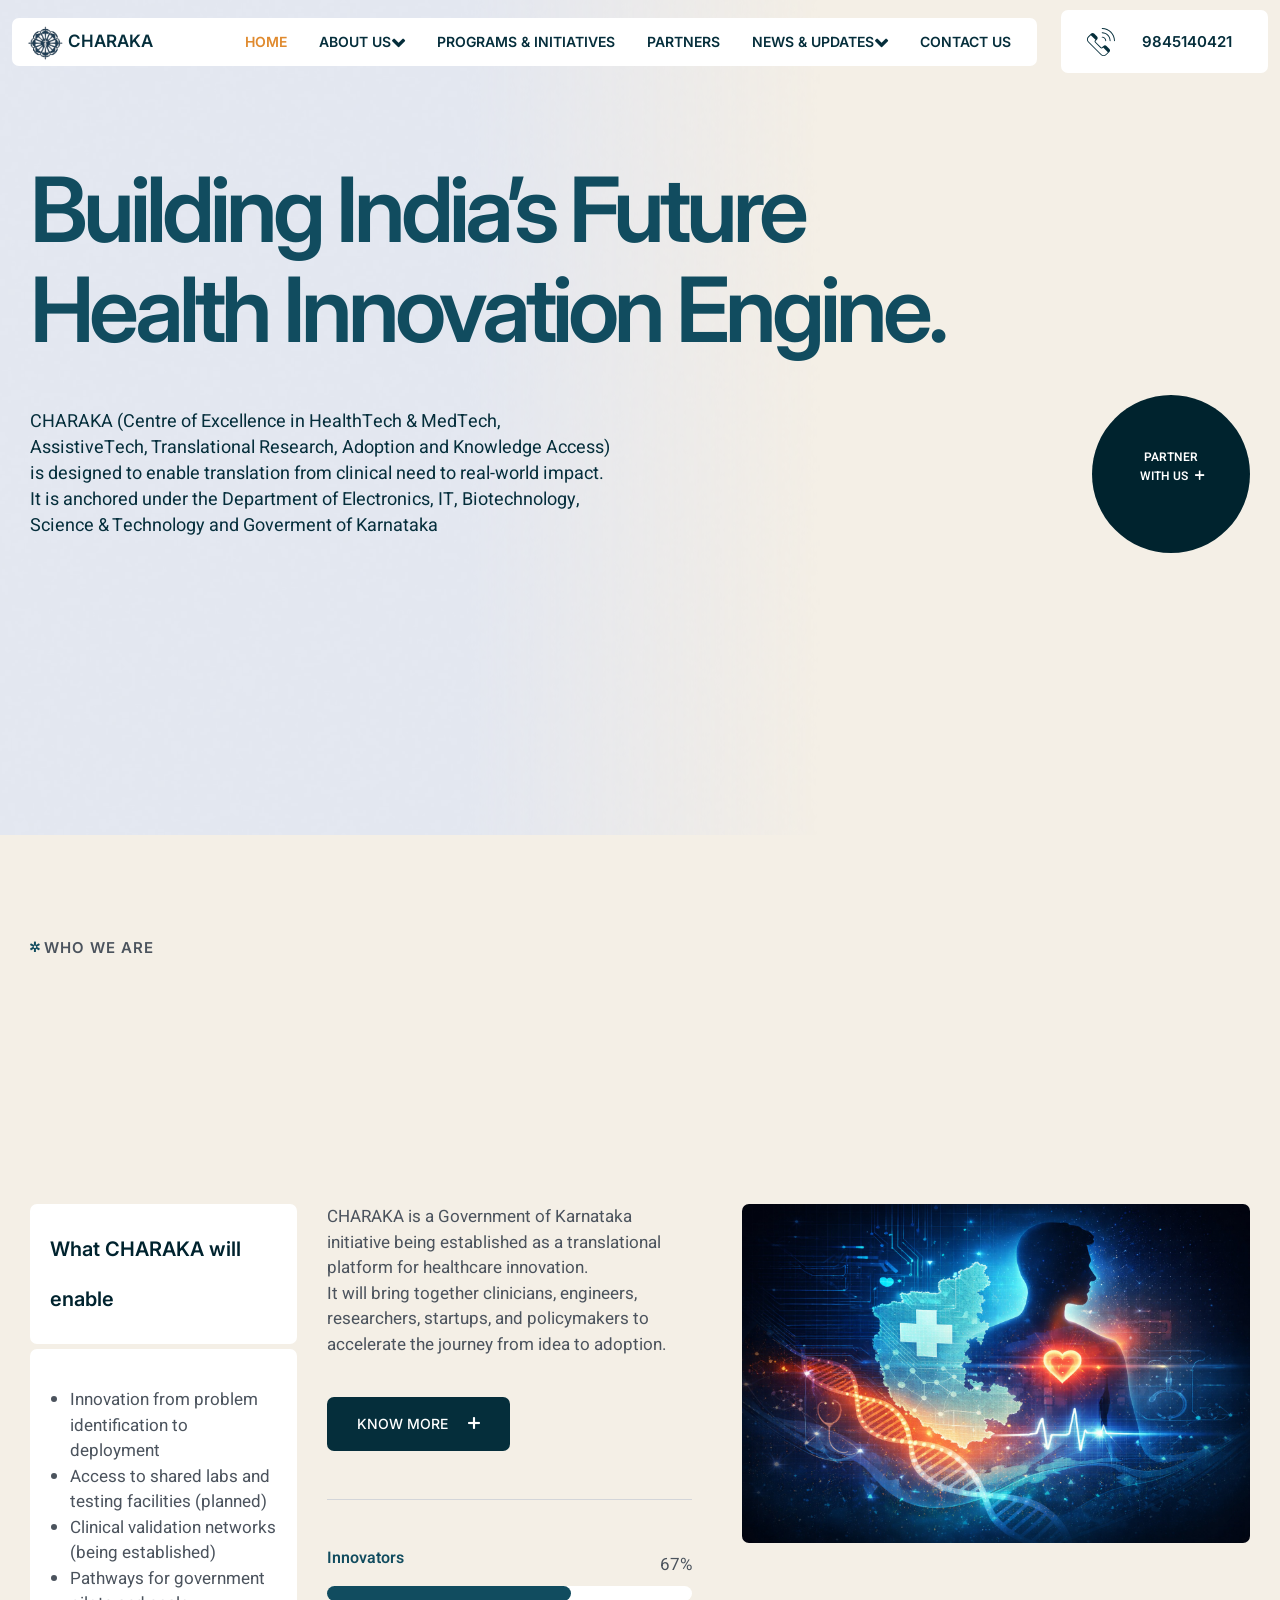
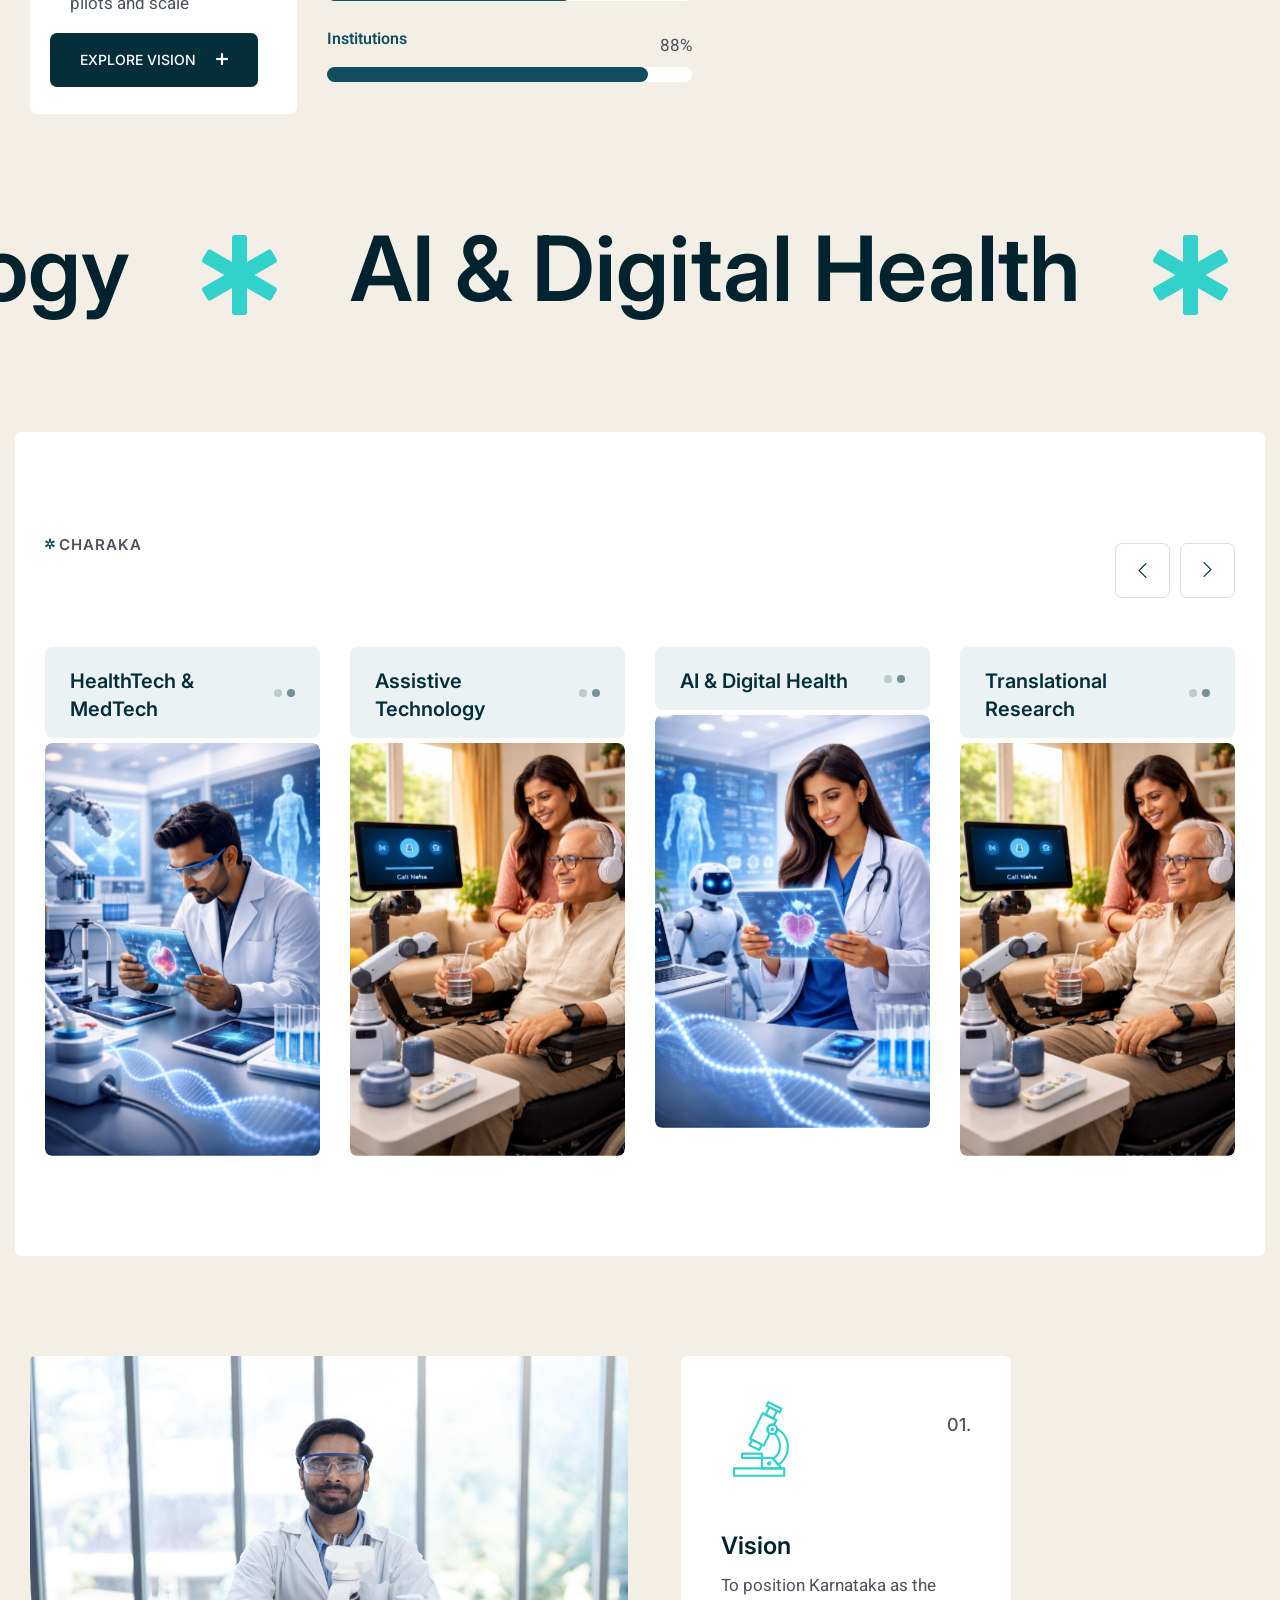
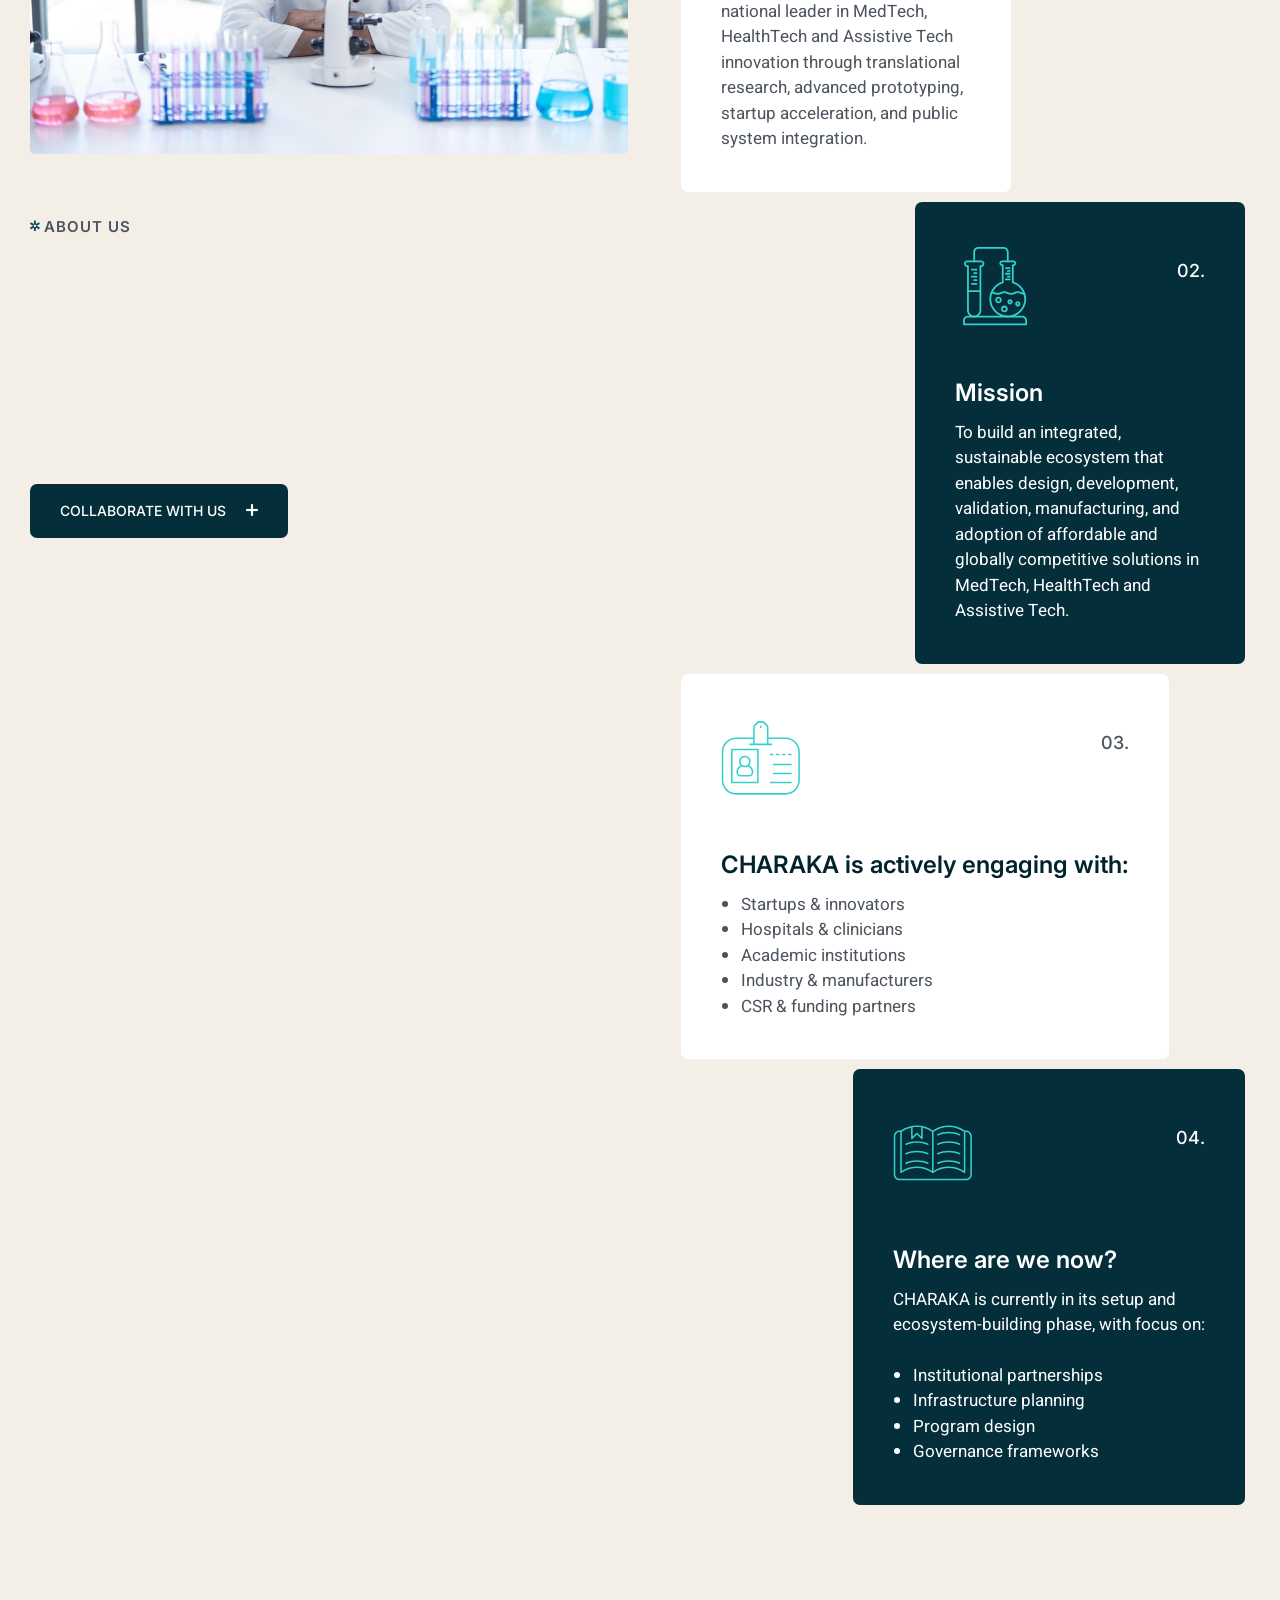
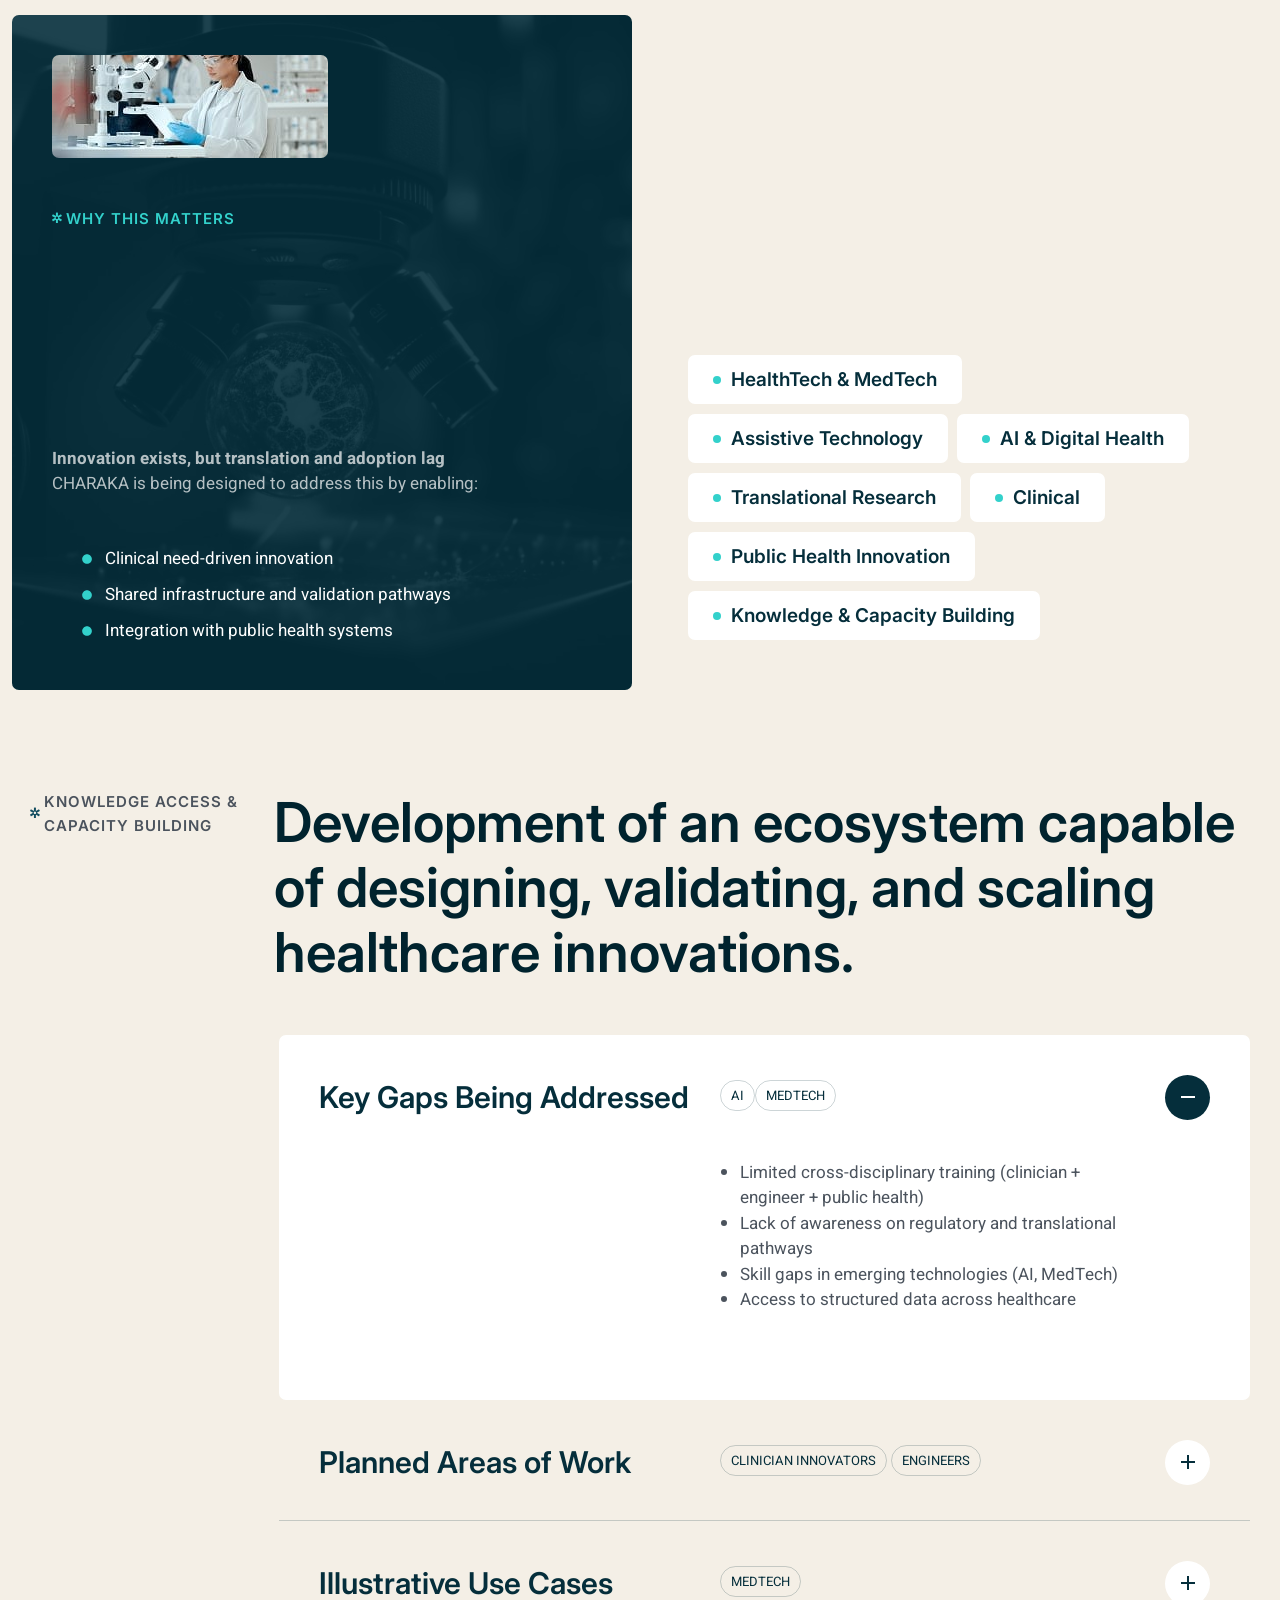
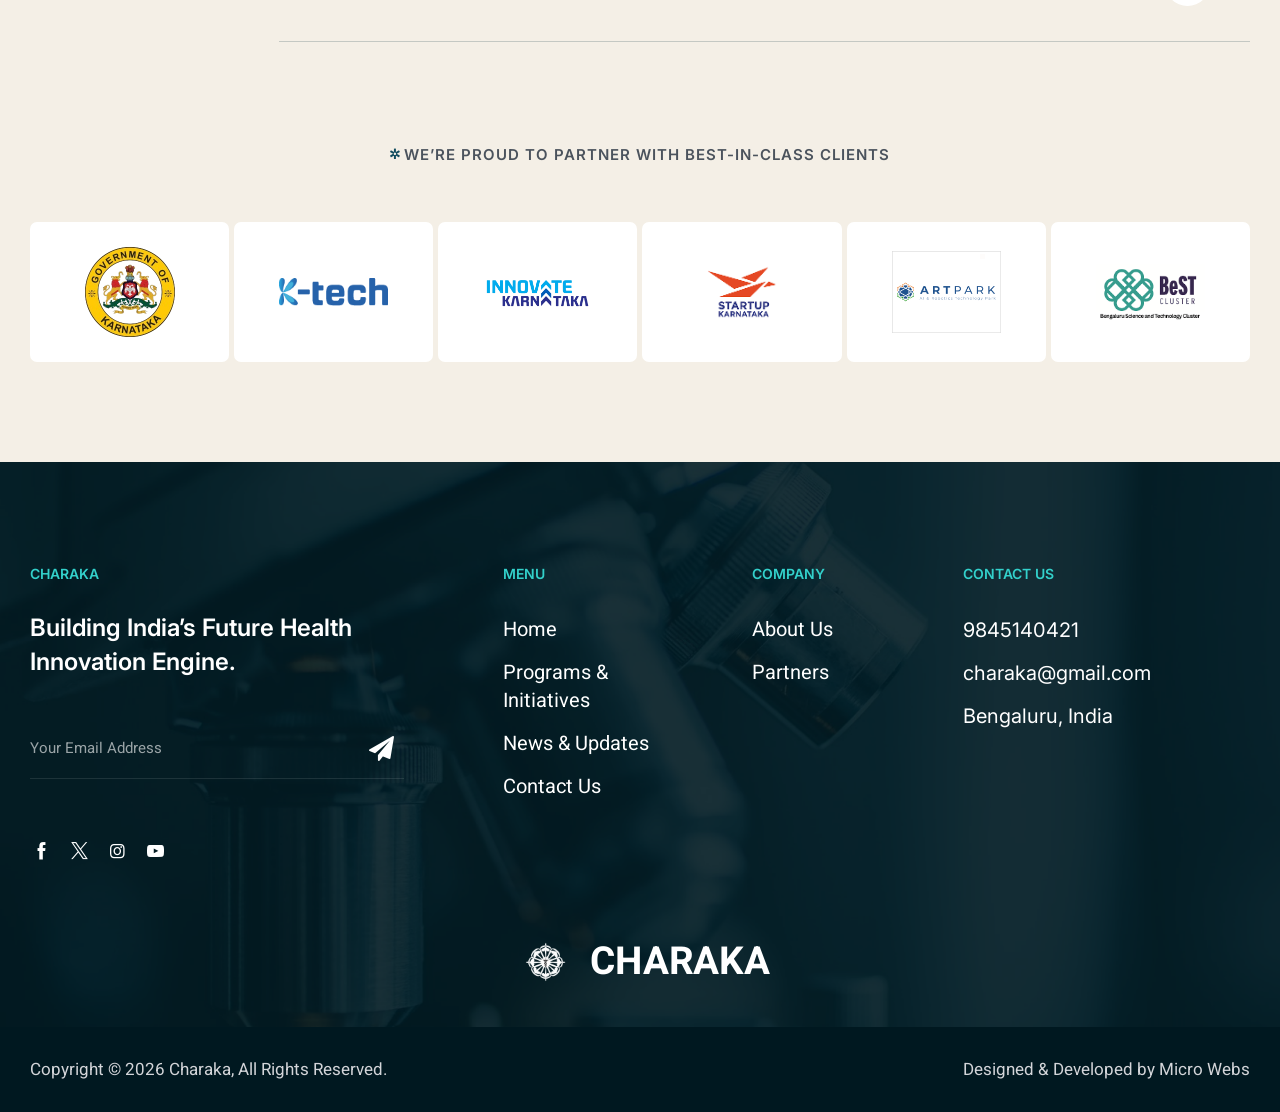
==== commit 446a2d29: "all pages" ====
--- a/index.html
+++ b/index.html
@@ -121,11 +121,27 @@
 												<ul class="navigation clearfix" id="pbmit-top-menu">
 
 													<li class="active"><a href="index.html">Home</a></li>
-													<li><a href="aboutcharaka.html">About Us</a></li>
+													<li class="dropdown ">
+														<a href="#">About Us <i
+                                                                class="fa fa-chevron-down fw-bold"></i></a>
+														<ul class="sub-menu">
+															<li><a href="aboutcharaka.html">About Charaka</a></li>
+															
+															<li><a href="boardofdirectors.html">Board of Directors</a></li>
+														</ul>
+													</li>
 													<li><a href="programs.html">Programs & Initiatives </a></li>
-													<li><a href="#">Partners</a></li>
-													<li><a href="#">News & Updates</a></li>
-													<li><a href="contactus.html">Contact Us</a></li>
+													<li><a href="partners.html">Partners</a></li>
+													<li class="dropdown">
+														<a href="#">News & Updates<i
+                                                                class="fa fa-chevron-down fw-bold"></i></a>
+														<ul class="sub-menu">
+															<li><a href="news&updates.html">News & Updates</a></li>
+															
+															<li><a href="#">Tenders</a></li>
+														</ul>
+													</li>
+													<li ><a href="contactus.html">Contact Us</a></li>
 												</ul>
 											</div>
 										</nav>
@@ -156,12 +172,12 @@
 											</div>
 											<div class="pbmit-ihbox-contents p-3">
 												<h2 class="pbmit-element-title">
-													<a href="tel:9066798311">
-														<span class="pbmit-button-text">9066798311</span>
+													<a href="tel:9845140421">
+														<span class="pbmit-button-text">9845140421</span>
 													</a>
 												</h2>
 											</div>
-											<a class="pbmit-link" href="tel:9066798311" title="Go to 9066798311"></a>
+											<a class="pbmit-link" href="tel:9845140421" title="Go to 9845140421"></a>
 										</div>
 									</div>
 									<!-- <div class="pbmit-search-wrapper">
@@ -231,11 +247,18 @@
 												designed to enable
 												translation from clinical need to real-world impact.<br> It is anchored
 												under the
-												Department of Electronics, IT, Biotechnology <br> and Science &
-												Technology</div>
+												Department of Electronics, IT, Biotechnology, <br>  Science &
+												Technology and Goverment of Karnataka</div>
 											<div class="transform-bottom transform-delay-3">
-												<a class="pbmit-slider-btn">Partner with<br>
-													Us <i class="pbmit-base-icon-plus"></i></a>
+												<a class="pbmit-slider-btn">
+													<span class="d-flex flex-column align-items-center">
+														<span>Partner</span>
+														<span class="d-flex flex-row ms-2">
+															<span>With Us</span>
+															<span><i class="pbmit-base-icon-plus"></i></span>
+														</span>
+													</span>
+													</a>
 											</div>
 										</div>
 									</div>
@@ -1529,7 +1552,7 @@
 									<!-- <li><a href="">About Us</a></li> -->
 									<li><a href="programs.html">Programs & <br> Initiatives</a></li>
 									<!-- <li><a href="">Partners</a></li> -->
-									<li><a href="">News & Updates</a></li>
+									<li><a href="news&updates.html">News & Updates</a></li>
 									<li><a href="contactus.html">Contact Us</a></li>
 								</ul>
 							</aside>
@@ -1539,7 +1562,7 @@
 								<h2 class="widget-title">Company</h2>
 								<ul class="menu">
 									<li><a href="aboutcharaka.html">About Us</a></li>
-									<li><a href="">Partners</a></li>
+									<li><a href="partners.html">Partners</a></li>
 									<!-- <li><a href="contact-us.html">Contact Us</a></li> -->
 									<!-- <li><a href="">Our History</a></li> -->
 								</ul>
@@ -1552,7 +1575,7 @@
 									<li class="pbmit-list-item">
 										<span class="pbmit-list-item-inner">
 											<a class="pbmit-list-item-link pbmit-list-item-title"
-												href="tel:+9066798311">9066798311</a>
+												href="tel:+9845140421">9845140421</a>
 										</span>
 									</li>
 									<li class="pbmit-list-item">
--- a/css/base.css
+++ b/css/base.css
@@ -401,7 +401,7 @@
 /* 04 - Helper Class 
 /*----------------------------------------*/
 .section-lgb{
-	padding-bottom: 120px;
+	padding-bottom: 60px;
 }
 .section-md{
 	padding-top: 100px;
@@ -409,10 +409,10 @@
 }
 .section-xl{
 	padding-top: 120px;
-	padding-bottom: 120px;
+	padding-bottom: 60px;
 }
 .section-lg{
-	padding-top: 120px;
+	padding-top: 100px;
 	padding-bottom: 100px;
 }
 .section-lgt{
--- a/css/style.css
+++ b/css/style.css
@@ -2718,6 +2718,9 @@
 .pbmit-bg-color-blackish .contact-form input[type="date"]:not(:focus)::-webkit-calendar-picker-indicator{
 	filter: invert(.8);
 }
+    .site-navigation ul.navigation > li.active > a {
+        color: #E08A2E !important;
+    }
 form textarea.form-control{
 	padding: 20px;
 	resize: none;
@@ -2726,6 +2729,10 @@
 .contact-form button{
 	border: none;
 }
+
+    .main-menu .navigation > li > ul, .main-menu .navigation > li > ul > li > ul {
+		border-top: 3px solid #114c5f !important;
+	}
 
 /* satvika css */
 .charaka-brand {
--- a/css/responsive.css
+++ b/css/responsive.css
@@ -3932,7 +3932,7 @@
 		display: none;
 	}
 	.main-menu .navigation > li > ul li.active > a{
-		color: var(--pbmit-secondary-color);
+		color: #E08A2E !important;
 	}
 	.site-navigation ul.navigation > li {
 		margin: 0 20px;
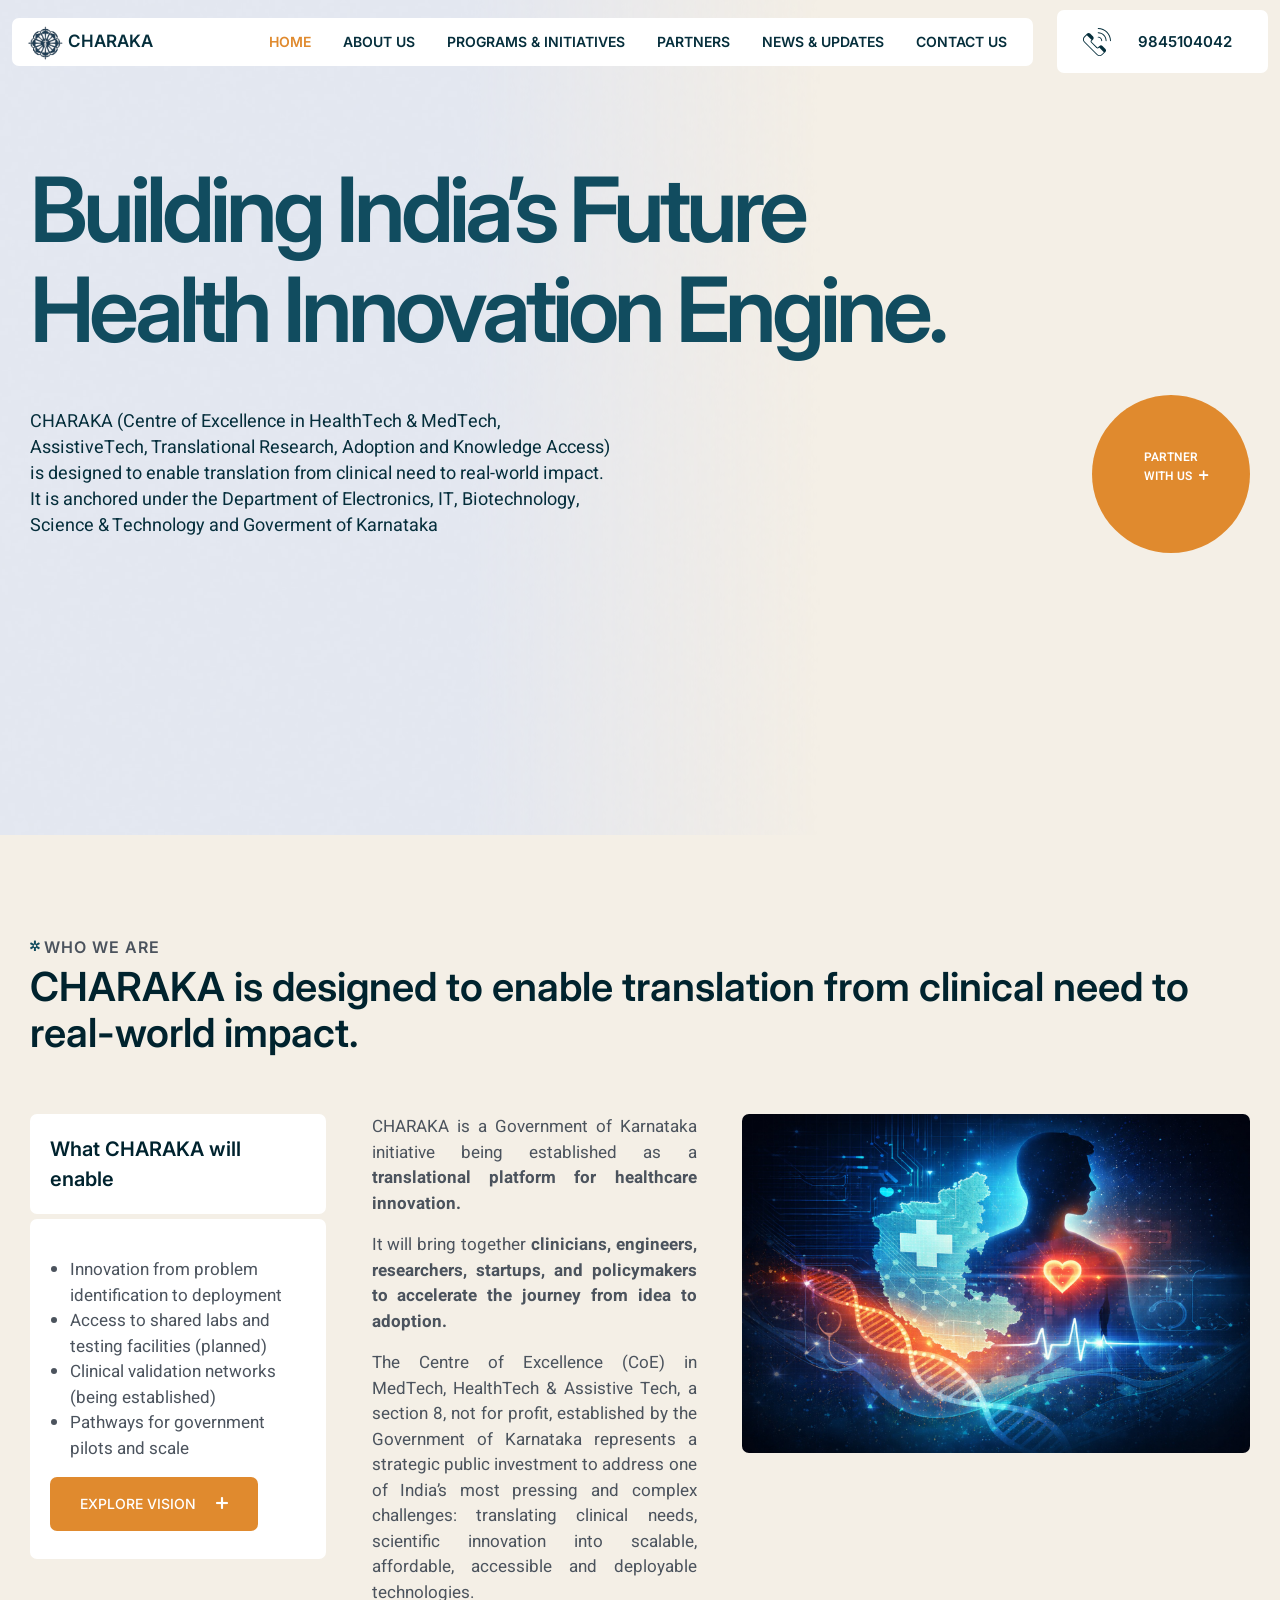
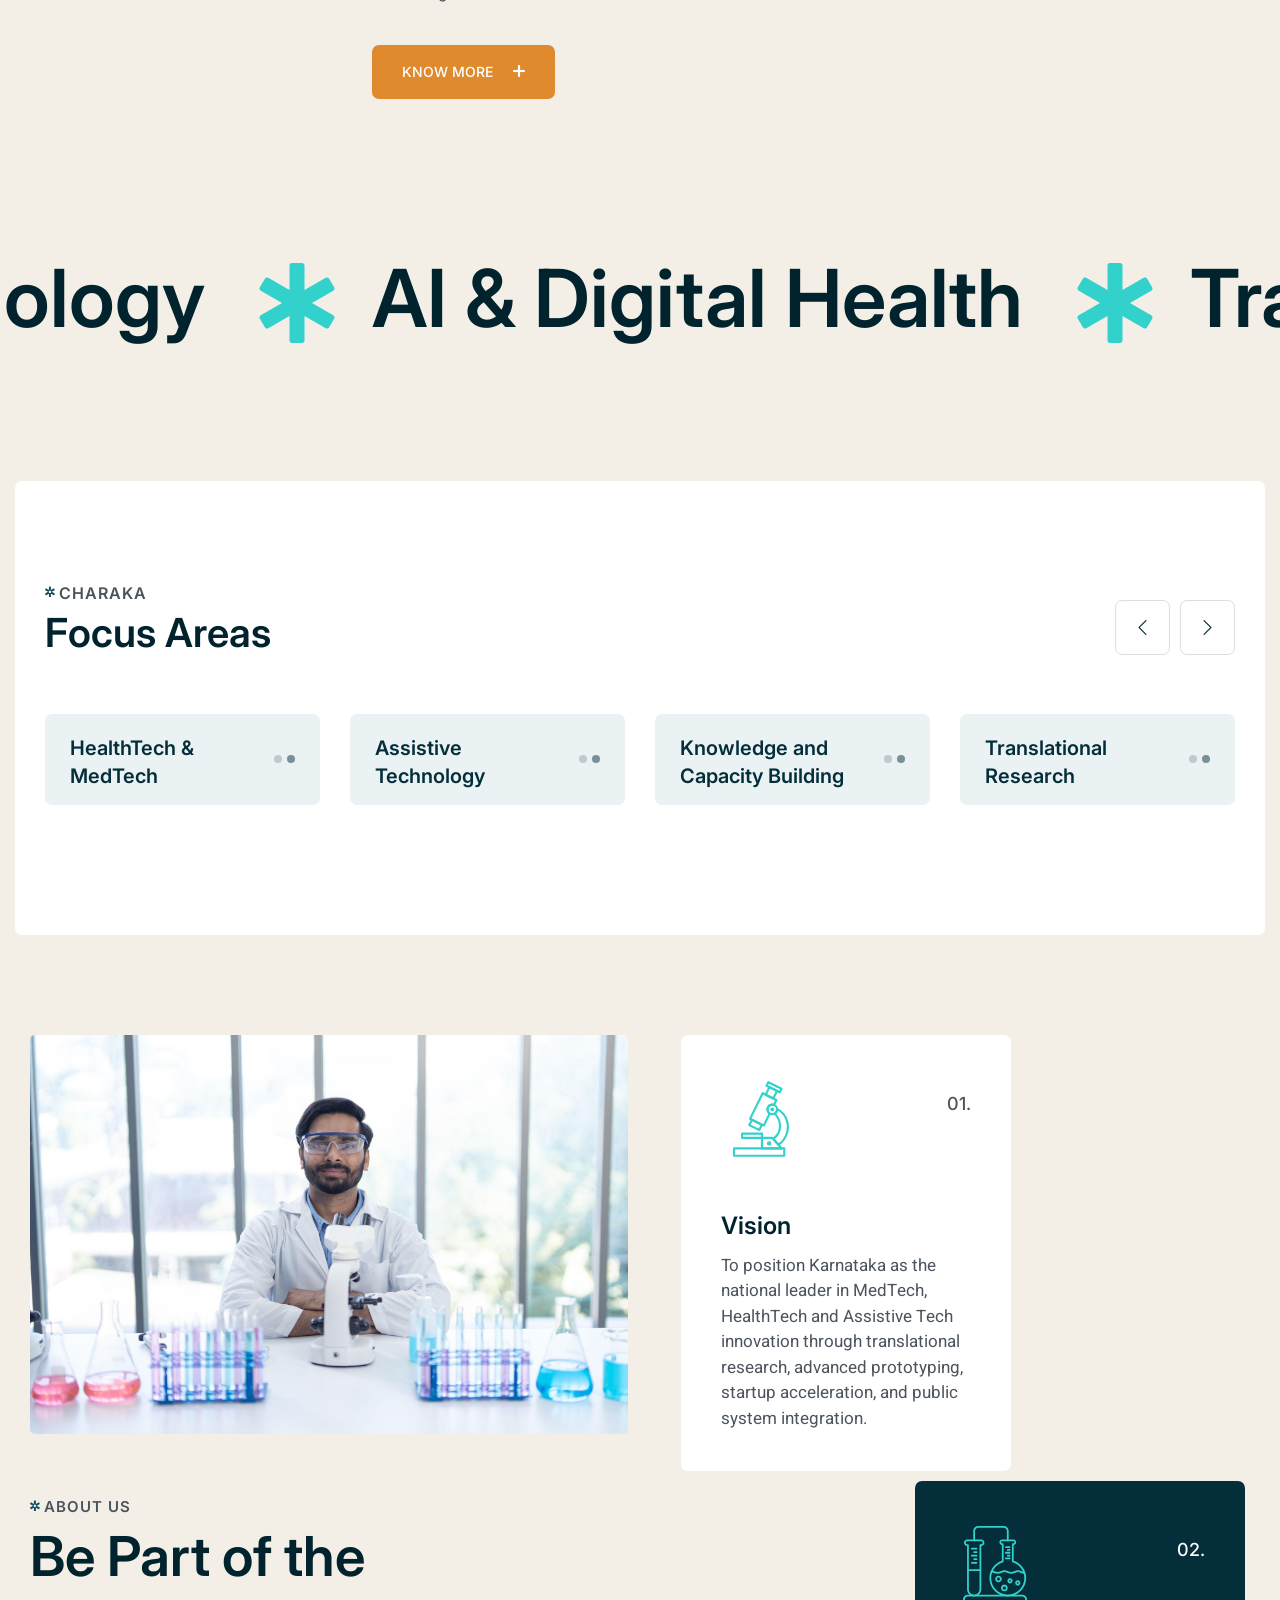
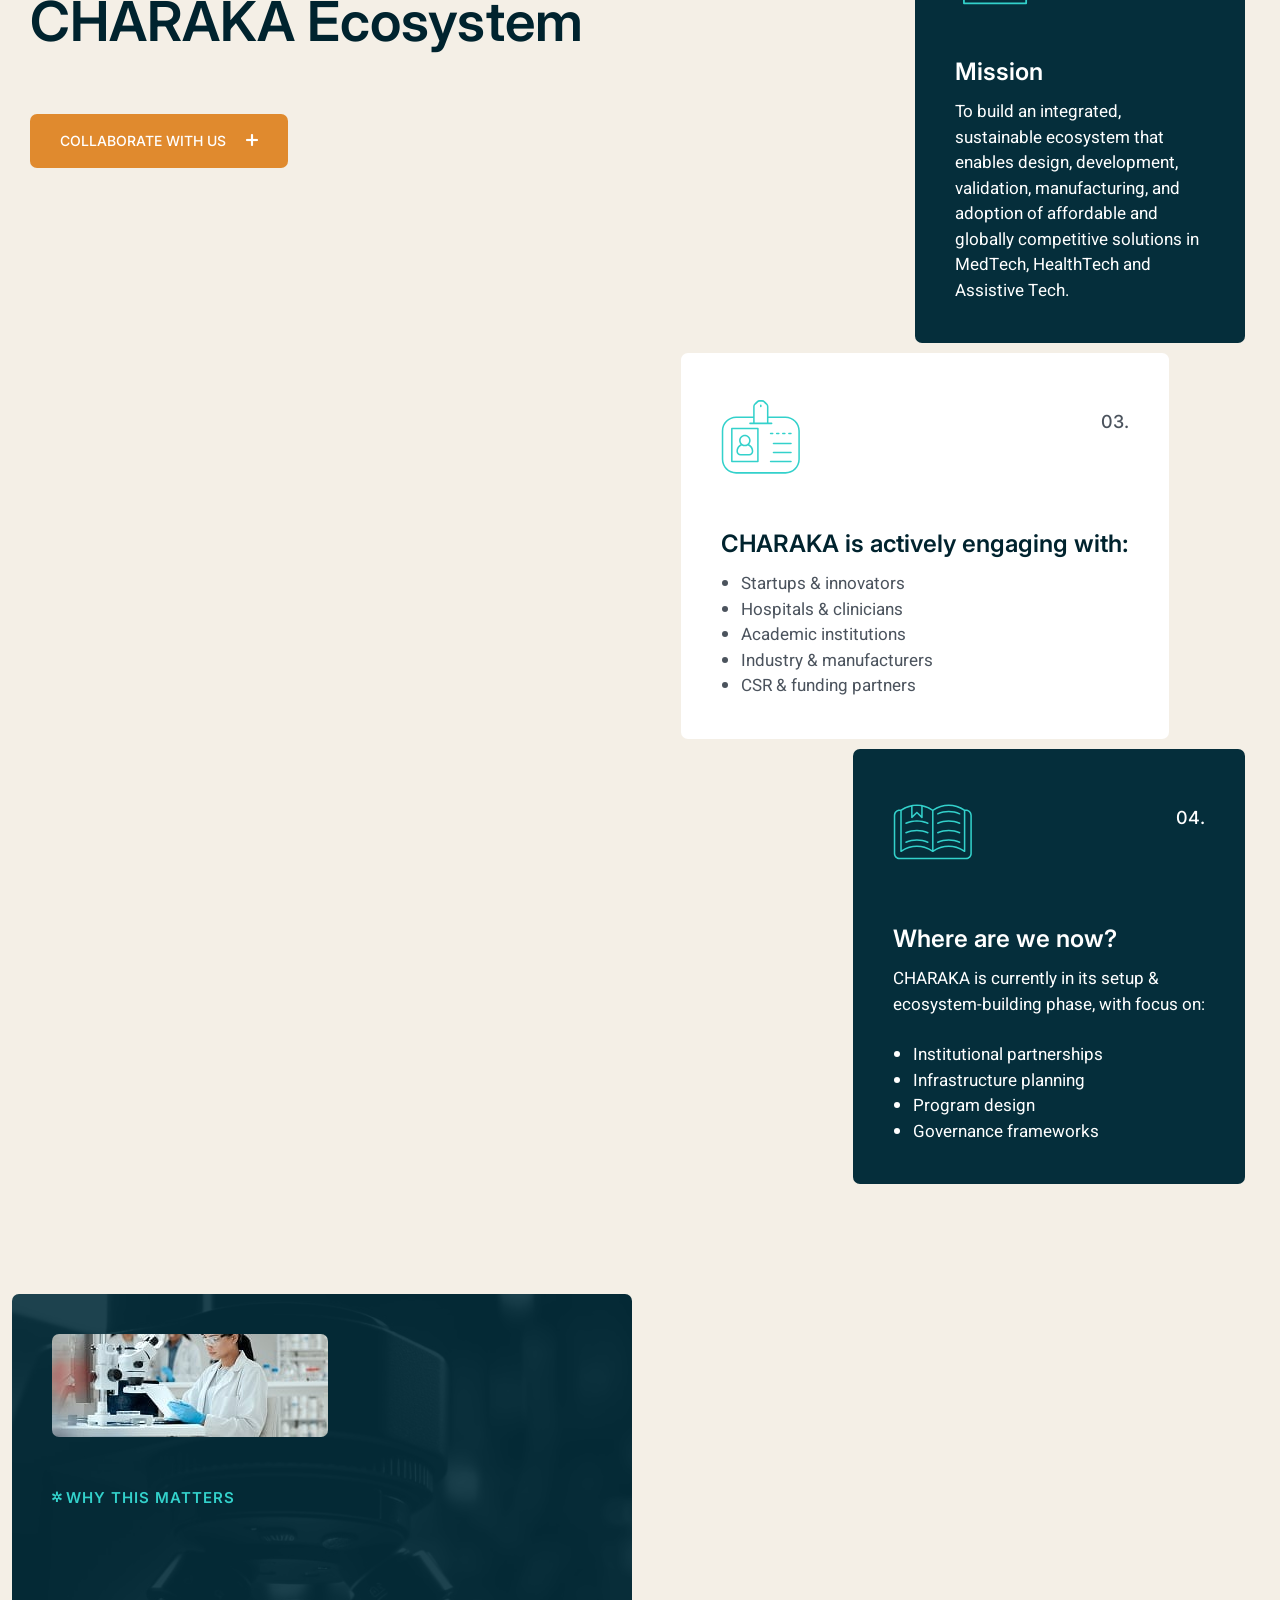
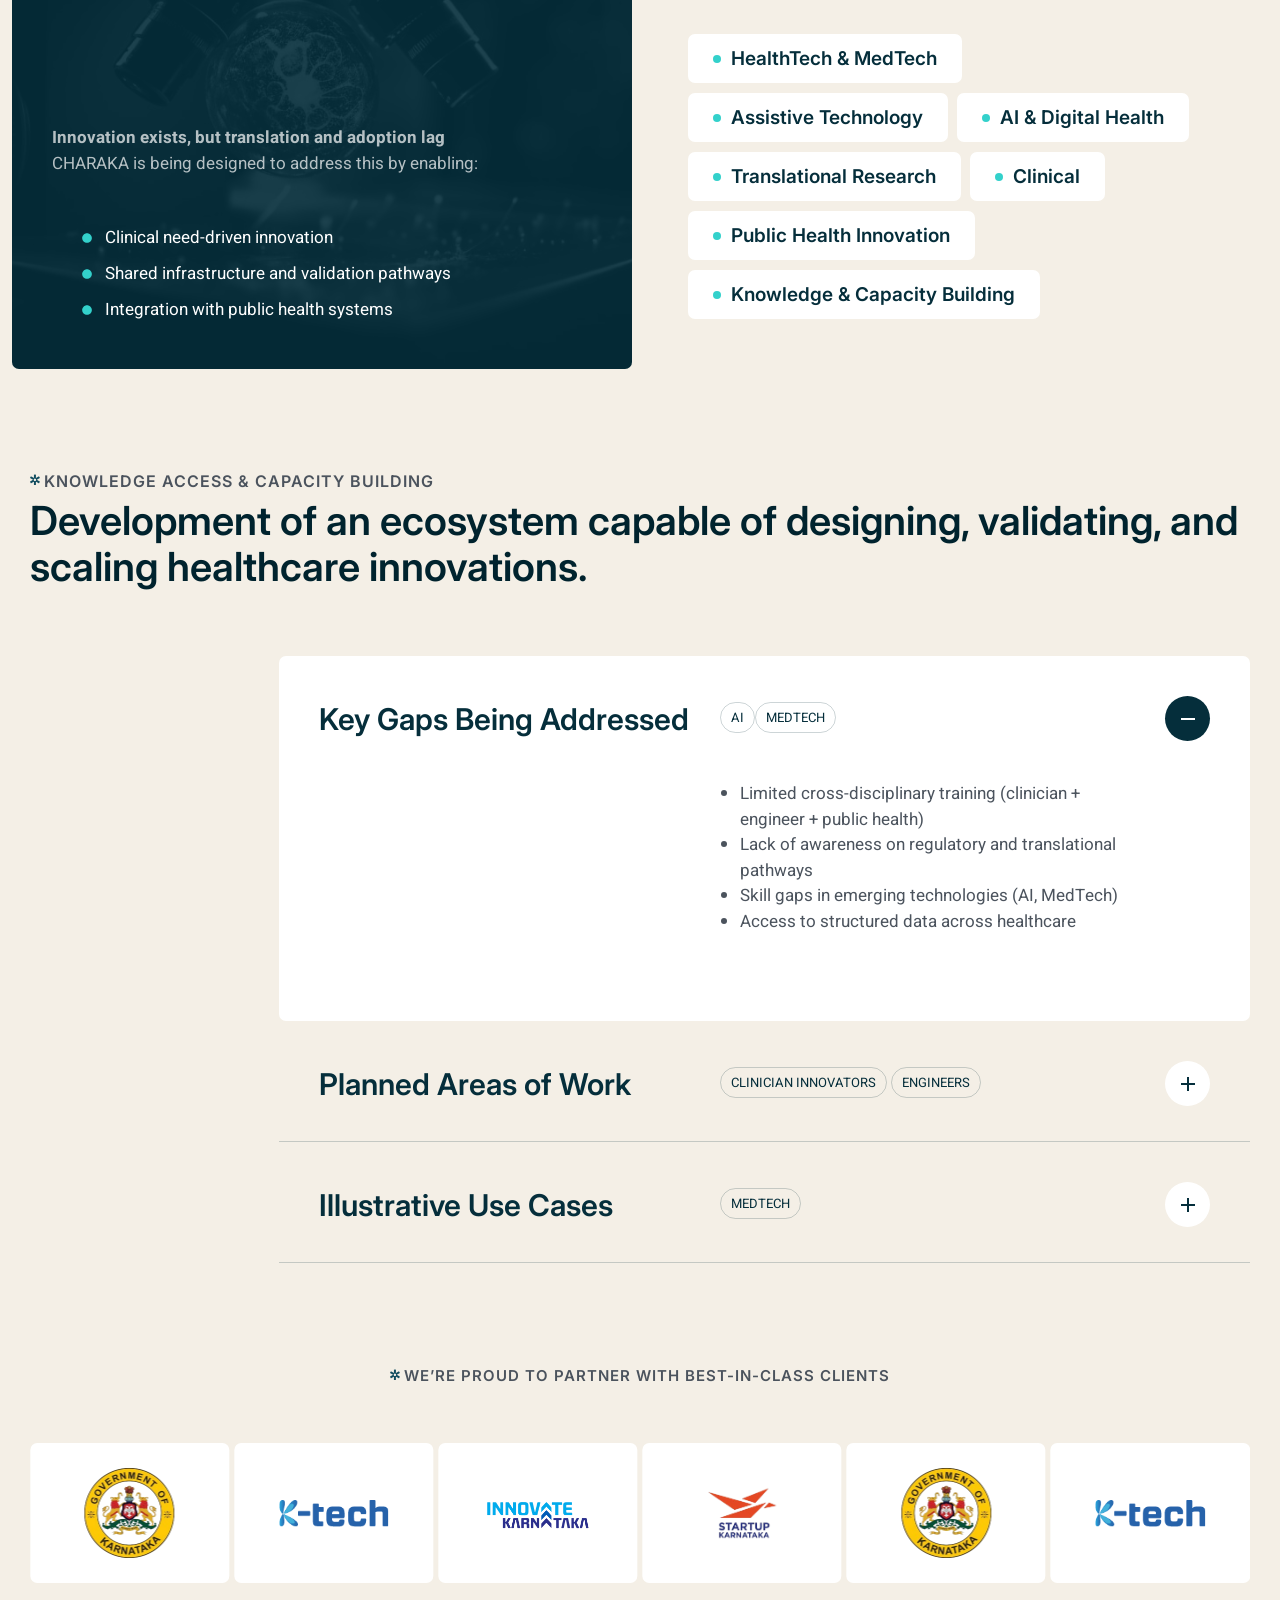
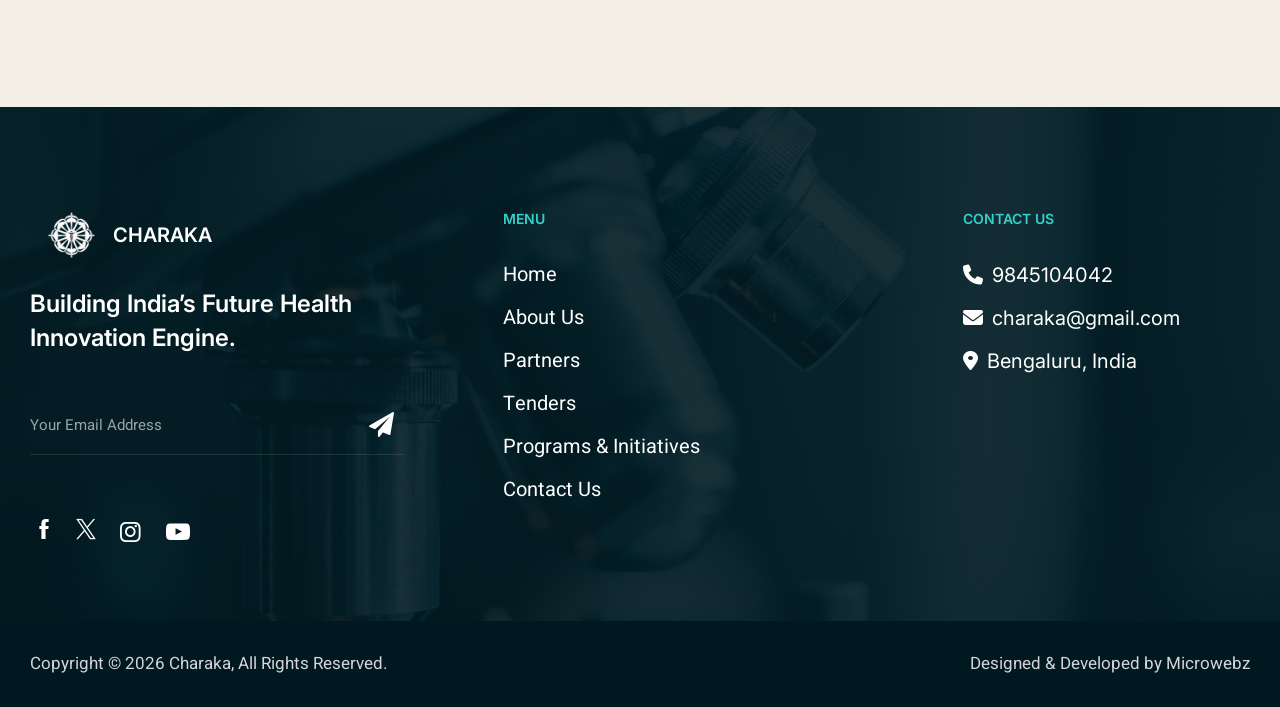
==== commit ea7e85e4: "all pages" ====
--- a/index.html
+++ b/index.html
@@ -41,7 +41,7 @@
 		rel="stylesheet">
 	<link href="https://fonts.googleapis.com/css2?family=Inter:wght@100;200;300;400;500;600;700;800;900&display=swap"
 		rel="stylesheet">
-
+<link href="https://cdnjs.cloudflare.com/ajax/libs/font-awesome/6.5.0/css/all.min.css" rel="stylesheet">
 	<style>
 		.pbmit-slider-one .pbmit-slider-title {
 			font-size: 90px !important;
@@ -65,18 +65,18 @@
 		.pbmit-portfolio-style-2.pbmit-active .pbminfotech-post-content {
 			height: 365px;
 		}
-	
+
 		.pbmit-client-style-1 .pbmit-client-content {
-			    padding: 20px 45px;
+			padding: 20px 45px;
 		}
-		
+
 		.pbmit-client-style-1 img {
 			width: 100% !important;
 			height: 100px !important;
 			object-fit: contain;
 			object-position: center;
 		}
-		
+
 		@media (max-width: 485px) {
 			.pbmit-slider-one .pbmit-slider-title {
 				font-size: 35px !important;
@@ -85,11 +85,242 @@
 				margin-bottom: 35px;
 				color: var(--pbmit-white-color);
 			}
+			
+			.about-one-section {
+				padding: 0px 5px 0 15px !important;
+			}
+			.pbmit-marquee-effect-style-1 .pbmit-element-title {
+    font-size: 53px !important;
+    line-height: 150px;
+}
+
+			.pbmit-portfolio-style-2.pbmit-active .pbminfotech-post-content {
+				height: 500px;
+			}
+
+			.pbmit-title1 {
+				font-size: 21px;
+				line-height: 28px;
+				letter-spacing: 0px;
+			}
+
+			.pbmit-slider-one .pbmit-slider-content .pbmit-slider-btn {
+				padding: 45px 0 0 0;
+				width: 118px;
+				height: 118px;
+				font-size: 12px;
+				line-height: 14px;
+			}
+
+			.pbmit-slider-one .pbmit-slider-content .pbmit-slider-desc {
+				display: flex;
+			}
 		}
+
+		@media (max-width: 575px) {
+			.pbmit-slider-one .pbmit-slider-content {
+				padding-top: 14px;
+			}
+
+			.about-one-content .right-box {
+				padding: 0 0px 0 0px !important;
+			}
+
+			.pbmit-heading-subheading .pbmit-title {
+				font-size: 32px;
+				line-height: 45px;
+			}
+
+			.section-lgb {
+				padding-bottom: 0px;
+			}
+		}
+
+		@media (max-width: 1700px) {
+			.about-one-section {
+				padding: 0 5px 0 110px;
+			}
+
+			.about-one-content .left-box .fid-style-2-wrap,
+			.about-one-content .left-box .ihbox-style-4-wrap {
+				padding: 20px;
+			}
+
+			.about-one-content .left-box {
+				margin-right: 25px;
+			}
+
+			.pbminfotech-ele-fid-style-2 .pbmit-fid-counter {
+				line-height: 30px;
+			}
+		}
+
+		.pbmit-marquee-effect-style-1 .pbmit-element-title {
+			font-size: 80px;
+			line-height: 150px;
+		}
+
+		.pbmit-marquee-effect-style-1 .pbmit-tag-wrapper {
+			display: flex;
+			gap: 35px;
+			align-items: center;
+			padding: 0 26px;
+		}
+
+		.about-one-content .right-box {
+			padding: 0 45px 0 45px;
+		}
+
+		.about-one-content .left-box {
+			display: flex;
+			flex-direction: column;
+			gap: 5px;
+			margin-right: 1px !important;
+		}
+		.pbmit-btn{
+			background-color: #e08a2e;
+		}
+		@media (max-width: 991px) {
+    .service-section-one .service-arrow {
+        display: flex !important;
+    }
+}
+
+
+
+/* =========================
+           SPRING ROUND LOADER
+        ========================== */
+        .spring-loader-overlay {
+            position: fixed;
+            inset: 0;
+            background: rgba(255, 255, 255, 0.45);
+            backdrop-filter: blur(8px);
+            -webkit-backdrop-filter: blur(8px);
+            display: flex;
+            justify-content: center;
+            align-items: center;
+            z-index: 99999;
+            animation: fadeIn 0.25s ease-in-out;
+        }
+
+        .spring-round-loader-box {
+            width: 220px;
+            height: 220px;
+            border-radius: 50%;
+            background: rgba(255, 255, 255, 0.78);
+            border: 1px solid rgba(255, 255, 255, 0.55);
+            box-shadow:
+                0 15px 40px rgba(255, 182, 193, 0.18),
+                inset 0 1px 8px rgba(255, 255, 255, 0.6);
+            display: flex;
+            flex-direction: column;
+            justify-content: center;
+            align-items: center;
+            animation: popIn 0.3s ease;
+        }
+
+        .loader-title {
+            margin-top: 20px;
+            font-size: 22px;
+            font-weight: 700;
+            color: #4b5563;
+            margin-bottom: 5px;
+            letter-spacing: 0.4px;
+        }
+
+        .loader-subtitle {
+            font-size: 14px;
+            color: #7b8a7b;
+            margin-bottom: 0;
+        }
+
+        .spring-bloom-loader {
+            display: flex;
+            justify-content: center;
+            align-items: center;
+            gap: 12px;
+        }
+
+        .spring-bloom-loader span {
+            width: 16px;
+            height: 16px;
+            border-radius: 50%;
+            display: inline-block;
+            animation: bloomBounce 0.9s infinite ease-in-out;
+            box-shadow: 0 6px 16px rgba(255, 182, 193, 0.25);
+        }
+
+        .spring-bloom-loader span:nth-child(1) {
+            background: linear-gradient(135deg, #f9a8d4, #fbcfe8);
+            animation-delay: 0s;
+        }
+
+        .spring-bloom-loader span:nth-child(2) {
+            background: linear-gradient(135deg, #86efac, #bbf7d0);
+            animation-delay: 0.18s;
+        }
+
+        .spring-bloom-loader span:nth-child(3) {
+            background: linear-gradient(135deg, #fcd34d, #fde68a);
+            animation-delay: 0.36s;
+        }
+
+        @keyframes bloomBounce {
+            0%, 80%, 100% {
+                transform: scale(0.85) translateY(0);
+                opacity: 0.75;
+            }
+            40% {
+                transform: scale(1.15) translateY(-10px);
+                opacity: 1;
+            }
+        }
+
+        @keyframes fadeIn {
+            from { opacity: 0; }
+            to { opacity: 1; }
+        }
+
+        @keyframes popIn {
+            from {
+                transform: scale(0.92);
+                opacity: 0;
+            }
+            to {
+                transform: scale(1);
+                opacity: 1;
+            }
+        }
+        
+        @media (max-width: 1024px) {
+    .pbmit-slider-one .pbmit-slider-content .pbmit-slider-btn {
+        padding: 35px 0 0 0;
+        width: 95px;
+        height: 95px;
+        font-size: 10px;
+        line-height: 14px;
+    }
+}
+
+
 	</style>
 </head>
 
 <body>
+
+	<!-- Page Loader -->
+	<div id="loader" class="spring-loader-overlay">
+		<div class="spring-round-loader-box">
+			<div class="spring-bloom-loader">
+				<span></span>
+				<span></span>
+				<span></span>
+			</div>
+			<h5 class="loader-title">CHARAKA</h5>
+			<p class="loader-subtitle">Please wait...</p>
+		</div>
+	</div>
 
 	<!-- page wrapper -->
 	<div class="page-wrapper" id="page">
@@ -121,27 +352,19 @@
 												<ul class="navigation clearfix" id="pbmit-top-menu">
 
 													<li class="active"><a href="index.html">Home</a></li>
+													<li><a href="aboutus.html">About Us </a></li>
+
+													<li><a href="programs.html">Programs & Initiatives </a></li>
+													<li><a href="partners.html">Partners</a></li>
 													<li class="dropdown ">
-														<a href="#">About Us <i
-                                                                class="fa fa-chevron-down fw-bold"></i></a>
+														<a href="#">News & Updates</a>
 														<ul class="sub-menu">
-															<li><a href="aboutcharaka.html">About Charaka</a></li>
-															
-															<li><a href="boardofdirectors.html">Board of Directors</a></li>
+															<li><a href="comingsoon.html">News & Updates</a></li>
+
+															<li><a href="tenders.html">Tenders</a></li>
 														</ul>
 													</li>
-													<li><a href="programs.html">Programs & Initiatives </a></li>
-													<li><a href="partners.html">Partners</a></li>
-													<li class="dropdown">
-														<a href="#">News & Updates<i
-                                                                class="fa fa-chevron-down fw-bold"></i></a>
-														<ul class="sub-menu">
-															<li><a href="news&updates.html">News & Updates</a></li>
-															
-															<li><a href="#">Tenders</a></li>
-														</ul>
-													</li>
-													<li ><a href="contactus.html">Contact Us</a></li>
+													<li><a href="contactus.html">Contact Us</a></li>
 												</ul>
 											</div>
 										</nav>
@@ -172,12 +395,12 @@
 											</div>
 											<div class="pbmit-ihbox-contents p-3">
 												<h2 class="pbmit-element-title">
-													<a href="tel:9845140421">
-														<span class="pbmit-button-text">9845140421</span>
+													<a href="tel: 9845104042">
+														<span class="pbmit-button-text"> 9845104042</span>
 													</a>
 												</h2>
 											</div>
-											<a class="pbmit-link" href="tel:9845140421" title="Go to 9845140421"></a>
+											<a class="pbmit-link" href="tel: 9845104042" title="Go to  9845104042"></a>
 										</div>
 									</div>
 									<!-- <div class="pbmit-search-wrapper">
@@ -247,18 +470,18 @@
 												designed to enable
 												translation from clinical need to real-world impact.<br> It is anchored
 												under the
-												Department of Electronics, IT, Biotechnology, <br>  Science &
+												Department of Electronics, IT, Biotechnology, <br> Science &
 												Technology and Goverment of Karnataka</div>
 											<div class="transform-bottom transform-delay-3">
-												<a class="pbmit-slider-btn">
+												<a class="pbmit-slider-btn" style="background: #e08a2e;">
 													<span class="d-flex flex-column align-items-center">
 														<span>Partner</span>
-														<span class="d-flex flex-row ms-2">
+														<span class="d-flex flex-row ms-3">
 															<span>With Us</span>
 															<span><i class="pbmit-base-icon-plus"></i></span>
 														</span>
 													</span>
-													</a>
+												</a>
 											</div>
 										</div>
 									</div>
@@ -281,24 +504,24 @@
 
 			<!-- About Start -->
 			<section class="section-xl">
-				<div class="about-one-section">
+				<div class="container">
 					<div class="container-fluid p-0">
 						<div class="animated fadeInUp animation">
-							<div class="pbmit-heading-subheading style-2 animation-style3">
-								<div class="pbmit-hs-left">
-									<h2 class="pbmit-subtitle">Who We Are</h2>
-								</div>
-								<div class="pbmit-hs-right">
-									<h2 class="pbmit-title">CHARAKA is designed to <br> enable translation from clinical
+							<div class="pbmit-heading-subheading d-flex flex-column style-2 animation-style3">
+								<div class="pbmit-hs-left w-100">
+									<h2 class="pbmit-subtitle fs-6">Who We Are</h2>
+								</div>
+								<div class="pbmit-hs-right1 w-100">
+									<h2 class="pbmit-title1">CHARAKA is designed to enable translation from clinical
 										need to
 										real-world impact.</h2>
 								</div>
 							</div>
 						</div>
-						<div class="row pt-4 g-0">
+						<div class="row  g-0">
 							<div class="col-md-7 full-width-1200">
 								<div class="about-one-content animated animation fadeInUp animation-delay-100">
-									<div class="row g-0">
+									<div class="row g-0 flex-column-reverse flex-md-row">
 										<div class="col-md-5">
 											<div class="left-box">
 												<div class="fid-style-2-wrap">
@@ -367,20 +590,26 @@
 																<div class="pbmit-heading-desc">
 																	<ul
 																		style="list-style-type: disc; padding-left: 20px;">
-																		<li>Innovation from problem identification to deployment</li>
-																		<li>Access to shared labs and testing facilities (planned)</li>
-																		<li>Clinical validation networks (being established)</li>
-																		<li>Pathways for government pilots and scale</li>
+																		<li>Innovation from problem identification to
+																			deployment</li>
+																		<li>Access to shared labs and testing facilities
+																			(planned)</li>
+																		<li>Clinical validation networks (being
+																			established)</li>
+																		<li>Pathways for government pilots and scale
+																		</li>
 																	</ul>
 																</div>
-																<a href="aboutcharaka.html" class="pbmit-btn mt-3">
-													<span class="pbmit-button-content-wrapper">
-														<span class="pbmit-button-text">Explore Vision</span>
-														<span class="pbmit-button-icon">
-															<i class="pbmit-labozen-icon pbmit-labozen-icon-plus"></i>
-														</span>
-													</span>
-												</a>
+																<a href="aboutus.html" class="pbmit-btn mt-3">
+																	<span class="pbmit-button-content-wrapper">
+																		<span class="pbmit-button-text">Explore
+																			Vision</span>
+																		<span class="pbmit-button-icon">
+																			<i
+																				class="pbmit-labozen-icon pbmit-labozen-icon-plus"></i>
+																		</span>
+																	</span>
+																</a>
 															</div>
 														</div>
 													</div>
@@ -388,14 +617,34 @@
 											</div>
 										</div>
 										<div class="col-md-7">
-											<div class="right-box">
-												<div class="mb-4 pb-3">CHARAKA is a Government of Karnataka initiative
-													being established as a translational platform for healthcare
-													innovation.<br>
-													It will bring together clinicians, engineers, researchers, startups,
-													and policymakers to accelerate the journey from idea to adoption.
-												</div>
-												<a href="aboutcharaka.html" class="pbmit-btn">
+											<div class="right-box mt-0">
+												<div class="mb-4 pb-3">
+													<span class="d-flex flex-column gap-3">
+														<span style="text-align: justify;">CHARAKA is a Government of
+															Karnataka initiative
+															being established as a <b>translational platform for
+																healthcare
+																innovation.</b></span>
+														<span style="text-align: justify;">It will bring together
+															<b>clinicians, engineers,
+																researchers, startups,
+																and policymakers to accelerate the journey from idea to
+																adoption.</b></span>
+														<span style="text-align: justify;">
+															The Centre of Excellence (CoE) in MedTech, HealthTech &
+															Assistive Tech, a section 8, not for profit, established by
+															the Government of Karnataka represents a strategic public
+															investment to address one of India’s most pressing and
+															complex challenges: translating clinical needs, scientific
+															innovation into scalable, affordable, accessible and
+															deployable technologies.
+														</span>
+
+													</span>
+
+
+												</div>
+												<a href="aboutus.html" class="pbmit-btn mb-3">
 													<span class="pbmit-button-content-wrapper">
 														<span class="pbmit-button-text">Know More</span>
 														<span class="pbmit-button-icon">
@@ -403,7 +652,7 @@
 														</span>
 													</span>
 												</a>
-												<div class="progressbar-wrap">
+												<!-- <div class="progressbar-wrap">
 													<div class="progressbar">
 														<span class="progress-label">Innovators</span>
 														<div class="progress progress-lg progress-percent-bg">
@@ -426,7 +675,7 @@
 															<span class="progress-percent">88%</span>
 														</div>
 													</div>
-												</div>
+												</div>  -->
 											</div>
 										</div>
 									</div>
@@ -460,7 +709,7 @@
 										</div>
 									</div>
 									<h2 class="pbmit-element-title" data-text="HealthTech & MedTech">
-									HealthTech & MedTech
+										HealthTech & MedTech
 									</h2>
 								</div>
 							</article>
@@ -500,6 +749,78 @@
 									</h2>
 								</div>
 							</article>
+							<!-- Slide4 -->
+							<article class="pbmit-marquee-effect-style-1 swiper-slide">
+								<div class="pbmit-tag-wrapper">
+									<div class="pbmit-ihbox-icon">
+										<div class="pbmit-ihbox-icon-wrapper pbmit-icon-type-icon">
+											<svg aria-hidden="true" class="e-font-icon-svg e-fas-star-of-life"
+												viewBox="0 0 480 512" xmlns="http://www.w3.org/2000/svg">
+												<path
+													d="M471.99 334.43L336.06 256l135.93-78.43c7.66-4.42 10.28-14.2 5.86-21.86l-32.02-55.43c-4.42-7.65-14.21-10.28-21.87-5.86l-135.93 78.43V16c0-8.84-7.17-16-16.01-16h-64.04c-8.84 0-16.01 7.16-16.01 16v156.86L56.04 94.43c-7.66-4.42-17.45-1.79-21.87 5.86L2.15 155.71c-4.42 7.65-1.8 17.44 5.86 21.86L143.94 256 8.01 334.43c-7.66 4.42-10.28 14.21-5.86 21.86l32.02 55.43c4.42 7.65 14.21 10.27 21.87 5.86l135.93-78.43V496c0 8.84 7.17 16 16.01 16h64.04c8.84 0 16.01-7.16 16.01-16V339.14l135.93 78.43c7.66 4.42 17.45 1.8 21.87-5.86l32.02-55.43c4.42-7.65 1.8-17.43-5.86-21.85z">
+												</path>
+											</svg>
+										</div>
+									</div>
+									<h2 class="pbmit-element-title" data-text="Translational Research">
+										Translational Research
+									</h2>
+								</div>
+							</article>
+							<!-- Slide5 -->
+							<article class="pbmit-marquee-effect-style-1 swiper-slide">
+								<div class="pbmit-tag-wrapper">
+									<div class="pbmit-ihbox-icon">
+										<div class="pbmit-ihbox-icon-wrapper pbmit-icon-type-icon">
+											<svg aria-hidden="true" class="e-font-icon-svg e-fas-star-of-life"
+												viewBox="0 0 480 512" xmlns="http://www.w3.org/2000/svg">
+												<path
+													d="M471.99 334.43L336.06 256l135.93-78.43c7.66-4.42 10.28-14.2 5.86-21.86l-32.02-55.43c-4.42-7.65-14.21-10.28-21.87-5.86l-135.93 78.43V16c0-8.84-7.17-16-16.01-16h-64.04c-8.84 0-16.01 7.16-16.01 16v156.86L56.04 94.43c-7.66-4.42-17.45-1.79-21.87 5.86L2.15 155.71c-4.42 7.65-1.8 17.44 5.86 21.86L143.94 256 8.01 334.43c-7.66 4.42-10.28 14.21-5.86 21.86l32.02 55.43c4.42 7.65 14.21 10.27 21.87 5.86l135.93-78.43V496c0 8.84 7.17 16 16.01 16h64.04c8.84 0 16.01-7.16 16.01-16V339.14l135.93 78.43c7.66 4.42 17.45 1.8 21.87-5.86l32.02-55.43c4.42-7.65 1.8-17.43-5.86-21.85z">
+												</path>
+											</svg>
+										</div>
+									</div>
+									<h2 class="pbmit-element-title" data-text="Clinical">
+										Clinical
+									</h2>
+								</div>
+							</article>
+							<!-- Slide6 -->
+							<article class="pbmit-marquee-effect-style-1 swiper-slide">
+								<div class="pbmit-tag-wrapper">
+									<div class="pbmit-ihbox-icon">
+										<div class="pbmit-ihbox-icon-wrapper pbmit-icon-type-icon">
+											<svg aria-hidden="true" class="e-font-icon-svg e-fas-star-of-life"
+												viewBox="0 0 480 512" xmlns="http://www.w3.org/2000/svg">
+												<path
+													d="M471.99 334.43L336.06 256l135.93-78.43c7.66-4.42 10.28-14.2 5.86-21.86l-32.02-55.43c-4.42-7.65-14.21-10.28-21.87-5.86l-135.93 78.43V16c0-8.84-7.17-16-16.01-16h-64.04c-8.84 0-16.01 7.16-16.01 16v156.86L56.04 94.43c-7.66-4.42-17.45-1.79-21.87 5.86L2.15 155.71c-4.42 7.65-1.8 17.44 5.86 21.86L143.94 256 8.01 334.43c-7.66 4.42-10.28 14.21-5.86 21.86l32.02 55.43c4.42 7.65 14.21 10.27 21.87 5.86l135.93-78.43V496c0 8.84 7.17 16 16.01 16h64.04c8.84 0 16.01-7.16 16.01-16V339.14l135.93 78.43c7.66 4.42 17.45 1.8 21.87-5.86l32.02-55.43c4.42-7.65 1.8-17.43-5.86-21.85z">
+												</path>
+											</svg>
+										</div>
+									</div>
+									<h2 class="pbmit-element-title" data-text="Public Health Innovation">
+										Public Health Innovation
+									</h2>
+								</div>
+							</article>
+							<!-- Slide7 -->
+							<article class="pbmit-marquee-effect-style-1 swiper-slide">
+								<div class="pbmit-tag-wrapper">
+									<div class="pbmit-ihbox-icon">
+										<div class="pbmit-ihbox-icon-wrapper pbmit-icon-type-icon">
+											<svg aria-hidden="true" class="e-font-icon-svg e-fas-star-of-life"
+												viewBox="0 0 480 512" xmlns="http://www.w3.org/2000/svg">
+												<path
+													d="M471.99 334.43L336.06 256l135.93-78.43c7.66-4.42 10.28-14.2 5.86-21.86l-32.02-55.43c-4.42-7.65-14.21-10.28-21.87-5.86l-135.93 78.43V16c0-8.84-7.17-16-16.01-16h-64.04c-8.84 0-16.01 7.16-16.01 16v156.86L56.04 94.43c-7.66-4.42-17.45-1.79-21.87 5.86L2.15 155.71c-4.42 7.65-1.8 17.44 5.86 21.86L143.94 256 8.01 334.43c-7.66 4.42-10.28 14.21-5.86 21.86l32.02 55.43c4.42 7.65 14.21 10.27 21.87 5.86l135.93-78.43V496c0 8.84 7.17 16 16.01 16h64.04c8.84 0 16.01-7.16 16.01-16V339.14l135.93 78.43c7.66 4.42 17.45 1.8 21.87-5.86l32.02-55.43c4.42-7.65 1.8-17.43-5.86-21.85z">
+												</path>
+											</svg>
+										</div>
+									</div>
+									<h2 class="pbmit-element-title" data-text="	Knowledge and Capacity Building">
+										Knowledge and Capacity Building
+									</h2>
+								</div>
+							</article>
 						</div>
 					</div>
 				</div>
@@ -509,12 +830,12 @@
 			<!-- Service Start -->
 			<section class="service-section-one pbmit-bg-color-white rounded-7">
 				<div class="container position-relative">
-					<div class="pbmit-heading-subheading style-2 animation-style3">
-						<div class="pbmit-hs-left">
-							<h2 class="pbmit-subtitle">CHARAKA</h2>
-						</div>
-						<div class="pbmit-hs-right">
-							<h2 class="pbmit-title">Focus Areas</h2>
+					<div class="pbmit-heading-subheading d-flex flex-column style-2 animation-style3">
+						<div class="pbmit-hs-left w-100">
+							<h2 class="pbmit-subtitle fs-6">CHARAKA</h2>
+						</div>
+						<div class="pbmit-hs-right1 w-100">
+							<h2 class="pbmit-title1">Focus Areas</h2>
 						</div>
 					</div>
 					<div class="service-arrow"></div>
@@ -541,7 +862,7 @@
 										<div class="pbmit-hover-wrap">
 											<div class="pbmit-featured-img-wrapper">
 												<div class="pbmit-featured-wrapper">
-													<img src="images/website/website/HealthTech & MedTechhtml.png"
+													<img src="images/focus/healthtech&medtech.jpeg"
 														class="" alt="">
 												</div>
 											</div>
@@ -568,7 +889,7 @@
 										<div class="pbmit-hover-wrap">
 											<div class="pbmit-featured-img-wrapper">
 												<div class="pbmit-featured-wrapper">
-													<img src="images/website/website/Assistive Technologyhtml.png"
+													<img src="images/focus/assitivetechnology.jpeg"
 														class="" alt="">
 												</div>
 											</div>
@@ -578,6 +899,88 @@
 									</div>
 								</div>
 							</article>
+								<!-- Slide6 -->
+							<article class="pbmit-service-style-1 swiper-slide">
+								<div class="pbminfotech-post-item">
+									<div class="pbmit-content-box">
+										<div class="pbmit-content-wrap">
+											<h3 class="pbmit-service-title">
+												<a href="#">Knowledge and Capacity Building</a>
+											</h3>
+											<!-- <div class="pbmit-serv-cat">
+												<a href="services.html" rel="tag">Genomics</a>
+											</div> -->
+										</div>
+									</div>
+									<div class="pbmit-image-box">
+										<div class="pbmit-hover-wrap">
+											<div class="pbmit-featured-img-wrapper">
+												<div class="pbmit-featured-wrapper">
+													<img src="images/focus/learning&capacity.jpeg"
+														class="" alt="">
+												</div>
+											</div>
+											<a class="pbmit-link" href="#" title="Go to Healthcare Labs"></a>
+										</div>
+										<div class="pbmit-image-wrap"></div>
+									</div>
+								</div>
+							</article>
+								<!-- Slide4 -->
+							<article class="pbmit-service-style-1 swiper-slide">
+								<div class="pbminfotech-post-item">
+									<div class="pbmit-content-box">
+										<div class="pbmit-content-wrap">
+											<h3 class="pbmit-service-title">
+												<a href="#">Translational Research</a>
+											</h3>
+											<!-- <div class="pbmit-serv-cat">
+												<a href="services.html" rel="tag">Genomics</a>
+											</div> -->
+										</div>
+									</div>
+									<div class="pbmit-image-box">
+										<div class="pbmit-hover-wrap">
+											<div class="pbmit-featured-img-wrapper">
+												<div class="pbmit-featured-wrapper">
+													<img src="images/focus/translationalreaserch.jpeg"
+														class="" alt="">
+												</div>
+											</div>
+											<a class="pbmit-link" href="#" title="Go to Microbiology Tests"></a>
+										</div>
+										<div class="pbmit-image-wrap"></div>
+									</div>
+								</div>
+							</article>
+							<!-- Slide7 -->
+							<article class="pbmit-service-style-1 swiper-slide">
+								<div class="pbminfotech-post-item">
+									<div class="pbmit-content-box">
+										<div class="pbmit-content-wrap">
+											<h3 class="pbmit-service-title">
+												<a href="#">Clinical</a>
+											</h3>
+											<!-- <div class="pbmit-serv-cat">
+												<a href="services.html" rel="tag">Genomics</a>
+											</div> -->
+										</div>
+									</div>
+									<div class="pbmit-image-box">
+										<div class="pbmit-hover-wrap">
+											<div class="pbmit-featured-img-wrapper">
+												<div class="pbmit-featured-wrapper">
+													<img src="images/focus/clinical.jpeg"
+														class="" alt="">
+												</div>
+											</div>
+											<a class="pbmit-link" href="#" title="Go to Healthcare Labs"></a>
+										</div>
+										<div class="pbmit-image-wrap"></div>
+									</div>
+								</div>
+							</article>
+							
 							<!-- Slide3 -->
 							<article class="pbmit-service-style-1 swiper-slide">
 								<div class="pbminfotech-post-item">
@@ -595,7 +998,7 @@
 										<div class="pbmit-hover-wrap">
 											<div class="pbmit-featured-img-wrapper">
 												<div class="pbmit-featured-wrapper">
-													<img src="images/website/website/AI & Digital Healthhtml.png"
+													<img src="images/focus/ai&digital.jpeg"
 														class="" alt="">
 												</div>
 											</div>
@@ -605,33 +1008,7 @@
 									</div>
 								</div>
 							</article>
-							<!-- Slide4 -->
-							<article class="pbmit-service-style-1 swiper-slide">
-								<div class="pbminfotech-post-item">
-									<div class="pbmit-content-box">
-										<div class="pbmit-content-wrap">
-											<h3 class="pbmit-service-title">
-												<a href="#">Translational Research</a>
-											</h3>
-											<!-- <div class="pbmit-serv-cat">
-												<a href="services.html" rel="tag">Genomics</a>
-											</div> -->
-										</div>
-									</div>
-									<div class="pbmit-image-box">
-										<div class="pbmit-hover-wrap">
-											<div class="pbmit-featured-img-wrapper">
-												<div class="pbmit-featured-wrapper">
-													<img src="images/website/website/Assistive Technologyhtml.png"
-														class="" alt="">
-												</div>
-											</div>
-											<a class="pbmit-link" href="#" title="Go to Microbiology Tests"></a>
-										</div>
-										<div class="pbmit-image-wrap"></div>
-									</div>
-								</div>
-							</article>
+						
 							<!-- Slide5 -->
 							<article class="pbmit-service-style-1 swiper-slide">
 								<div class="pbminfotech-post-item">
@@ -649,7 +1026,7 @@
 										<div class="pbmit-hover-wrap">
 											<div class="pbmit-featured-img-wrapper">
 												<div class="pbmit-featured-wrapper">
-													<img src="images/website/website/AI & Digital Healthhtml.png"
+													<img src="images/focus/publichealth.jpeg"
 														class="" alt="">
 												</div>
 											</div>
@@ -660,34 +1037,8 @@
 									</div>
 								</div>
 							</article>
-							<!-- Slide6 -->
-							<article class="pbmit-service-style-1 swiper-slide">
-								<div class="pbminfotech-post-item">
-									<div class="pbmit-content-box">
-										<div class="pbmit-content-wrap">
-											<h3 class="pbmit-service-title">
-												<a href="#">Knowledge and Capacity Building</a>
-											</h3>
-											<!-- <div class="pbmit-serv-cat">
-												<a href="services.html" rel="tag">Genomics</a>
-											</div> -->
-										</div>
-									</div>
-									<div class="pbmit-image-box">
-										<div class="pbmit-hover-wrap">
-											<div class="pbmit-featured-img-wrapper">
-												<div class="pbmit-featured-wrapper">
-													<img src="images/website/website/Assistive Technologyhtml.png"
-														class="" alt="">
-												</div>
-											</div>
-											<a class="pbmit-link" href="#" title="Go to Healthcare Labs"></a>
-										</div>
-										<div class="pbmit-image-wrap"></div>
-									</div>
-								</div>
-							</article>
-							
+						
+
 						</div>
 					</div>
 				</div>
@@ -699,17 +1050,17 @@
 				<div class="container">
 					<div class="row">
 						<div class="col-md-6 pbmit-sticky-column full-width-1024">
-							<div class="research-process-one-leftbox">
+							<div class="research-process-one-leftbox  ">
 								<div>
 									<img src="images/website/aboutcharakaimage.jpeg"
 										class="img-fluid icon-heading-img-1" alt="">
 								</div>
-								<div class="pbmit-heading-subheading animation-style3">
+								<div class="pbmit-heading-subheading animation-style3 mb-0">
 									<h2 class="pbmit-subtitle">About Us</h2>
 									<h2 class="pbmit-title">Be Part of the CHARAKA Ecosystem</h2>
 								</div>
 								<div class="d-flex flex-column align-items-start">
-									<a href="#" class="pbmit-btn">
+									<a href="contactus.html" class="pbmit-btn">
 										<span class="pbmit-button-content-wrapper">
 											<span class="pbmit-button-text">Collaborate With Us</span>
 											<span class="pbmit-button-icon">
@@ -1038,7 +1389,8 @@
 													<h2 class="pbmit-element-title">
 														Where are we now?
 													</h2>
-													<P class="text-white">CHARAKA is currently in its setup and <br> ecosystem-building phase, with focus on:</P>
+													<P class="text-white" >CHARAKA is currently in its setup & <br>
+														ecosystem-building phase, with focus on:</P>
 													<div class="pbmit-heading-desc">
 														<ul style="list-style-type: disc; padding-left: 20px;">
 															<li>Institutional partnerships</li>
@@ -1156,12 +1508,12 @@
 			<!-- Project start -->
 			<section class="section-xl portfolio-one">
 				<div class="container">
-					<div class="pbmit-heading-subheading style-2 animation-style1">
-						<div class="pbmit-hs-left">
-							<h2 class="pbmit-subtitle">Knowledge Access & Capacity Building</h2>
-						</div>
-						<div class="pbmit-hs-right">
-							<h2 class="pbmit-title">Development of an ecosystem capable of designing, validating, and
+					<div class="pbmit-heading-subheading d-flex flex-column style-2 animation-style1">
+						<div class="pbmit-hs-left w-100">
+							<h2 class="pbmit-subtitle fs-6">Knowledge Access & Capacity Building</h2>
+						</div>
+						<div class="pbmit-hs-right w-100 mb-2">
+							<h2 class="pbmit-title1 ">Development of an ecosystem capable of designing, validating, and
 								scaling healthcare innovations.</h2>
 						</div>
 					</div>
@@ -1175,7 +1527,7 @@
 										</h3>
 										<div class="pbmit-port-cat">
 											<a href="#" rel="tag">AI </a#>
-											<a href="" rel="tag">MedTech</a>
+												<a href="" rel="tag">MedTech</a>
 										</div>
 										<div class="pbmit-btn-wrap"></div>
 									</div>
@@ -1271,7 +1623,7 @@
 						</div>
 					</div>
 				</div>
-				<div class="tween-effect-style-1-wrap">
+				<div class="tween-effect-style-1-wrap mt-4">
 					<div class="pbmit-ele-tween-effect pbmit-tween-image pbmit-tween-effect-style-1">
 						<div class="pbmit-tween-effect" data-x-start="0" data-x-end="8" data-y-start="0" data-y-end="0"
 							data-scale-x-start="1" data-scale-x-end=" 1" data-skew-x-start=" 0deg"
@@ -1292,7 +1644,7 @@
 
 
 			<!-- Client Start -->
-			<section class="section-lgb">
+			<section class="section-lgb mb-4">
 				<div class="container">
 					<div class="pbmit-heading-subheading text-md-center animation-style3">
 						<h2 class="pbmit-subtitle">we’re proud to partner with best-in-class clients</h2>
@@ -1305,13 +1657,15 @@
 								<div class="pbmit-client-content">
 									<div class="pbmit-client-wrapper pbmit-client-with-hover-img">
 										<div class="pbmit-client-hover-img">
-											<img src="images/partners/itbtgok_logo-removebg-preview.png" width="100%"  alt="Department of IT & BT Govt of Karnataka">
-											 <!-- <p class="text-dark mb-0"><b>Department of IT & BT Govt of Karnataka</b></p> -->
+											<img src="images/partners/itbtgok_logo-removebg-preview.png" width="100%"
+												alt="Department of IT & BT Govt of Karnataka">
+											<!-- <p class="text-dark mb-0"><b>Department of IT & BT Govt of Karnataka</b></p> -->
 										</div>
 										<div class="pbmit-featured-img-wrapper">
 											<div class="pbmit-featured-wrapper">
-												 <!-- <p class="text-dark mb-0"><b>Department of IT & BT Govt of Karnataka</b></p> -->
-												<img src="images/partners/itbtgok_logo-removebg-preview.png"  width="100%"  alt="Department of IT & BT Govt of Karnataka">
+												<!-- <p class="text-dark mb-0"><b>Department of IT & BT Govt of Karnataka</b></p> -->
+												<img src="images/partners/itbtgok_logo-removebg-preview.png"
+													width="100%" alt="Department of IT & BT Govt of Karnataka">
 											</div>
 										</div>
 									</div>
@@ -1323,12 +1677,13 @@
 									<div class="pbmit-client-wrapper pbmit-client-with-hover-img">
 										<div class="pbmit-client-hover-img">
 											<img src="images/partners/KITSlogo.png" width="100%" alt="KITS">
-											  <!-- <p class="text-dark mb-0"><b>KITS</b></p> -->
+											<!-- <p class="text-dark mb-0"><b>KITS</b></p> -->
 										</div>
 										<div class="pbmit-featured-img-wrapper">
 											<div class="pbmit-featured-wrapper">
-												<img src="images/partners/KITSlogo.png" width="100%" class="img-fluid" alt="KITS">
-												  <!-- <p class="text-dark mb-0"><b>KITS</b></p> -->
+												<img src="images/partners/KITSlogo.png" width="100%" class="img-fluid"
+													alt="KITS">
+												<!-- <p class="text-dark mb-0"><b>KITS</b></p> -->
 											</div>
 										</div>
 									</div>
@@ -1339,13 +1694,15 @@
 								<div class="pbmit-client-content">
 									<div class="pbmit-client-wrapper pbmit-client-with-hover-img">
 										<div class="pbmit-client-hover-img">
-											<img src="images/partners/Innovate_Karnatakalogo.png" width="100%" alt="Innovate Karnataka">
-											  <!-- <p class="text-dark mb-0"><b>Innovate Karnataka</b></p> -->
+											<img src="images/partners/Innovate_Karnatakalogo.png" width="100%"
+												alt="Innovate Karnataka">
+											<!-- <p class="text-dark mb-0"><b>Innovate Karnataka</b></p> -->
 										</div>
 										<div class="pbmit-featured-img-wrapper">
 											<div class="pbmit-featured-wrapper">
-												<img src="images/partners/Innovate_Karnatakalogo.png" width="100%" class="img-fluid" alt="Innovate Karnataka">
-												  <!-- <p class="text-dark mb-0"><b>Innovate Karnataka</b></p> -->
+												<img src="images/partners/Innovate_Karnatakalogo.png" width="100%"
+													class="img-fluid" alt="Innovate Karnataka">
+												<!-- <p class="text-dark mb-0"><b>Innovate Karnataka</b></p> -->
 											</div>
 										</div>
 									</div>
@@ -1356,138 +1713,147 @@
 								<div class="pbmit-client-content">
 									<div class="pbmit-client-wrapper pbmit-client-with-hover-img">
 										<div class="pbmit-client-hover-img">
-											<img src="images/partners/StartupKarnatakalogo.png" width="100%" alt="Startup Karnataka">
-											  <!-- <p class="text-dark mb-0"><b>Startup Karnataka</b></p> -->
+											<img src="images/partners/StartupKarnatakalogo.png" width="100%"
+												alt="Startup Karnataka">
+											<!-- <p class="text-dark mb-0"><b>Startup Karnataka</b></p> -->
 										</div>
 										<div class="pbmit-featured-img-wrapper">
 											<div class="pbmit-featured-wrapper">
-												<img src="images/partners/StartupKarnatakalogo.png" width="100%" class="img-fluid" alt="Startup Karnataka">
-												  <!-- <p class="text-dark mb-0"><b>Startup Karnatakaa</b></p> -->
+												<img src="images/partners/StartupKarnatakalogo.png" width="100%"
+													class="img-fluid" alt="Startup Karnataka">
+												<!-- <p class="text-dark mb-0"><b>Startup Karnatakaa</b></p> -->
 											</div>
 										</div>
 									</div>
 								</div>
 							</article>
+
 							<!-- Slide5 -->
-							<article class="pbmit-client-style-1 swiper-slide">
+							<!-- <article class="pbmit-client-style-1 swiper-slide">
 								<div class="pbmit-client-content">
 									<div class="pbmit-client-wrapper pbmit-client-with-hover-img">
 										<div class="pbmit-client-hover-img">
 											<img src="images/partners/artpark_logo.png" width="100%" alt="Artpark">
-											  <!-- <p class="text-dark mb-0"><b>Artpark</b></p> -->
 										</div>
 										<div class="pbmit-featured-img-wrapper">
 											<div class="pbmit-featured-wrapper">
-												<img src="images/partners/artpark_logo.png" width="100%" class="img-fluid" alt="">
-												  <!-- <p class="text-dark mb-0"><b>Artpark</b></p> -->
-											</div>
-										</div>
-									</div>
-								</div>
-							</article>
+												<img src="images/partners/artpark_logo.png" width="100%"
+													class="img-fluid" alt="">
+											</div>
+										</div>
+									</div>
+								</div>
+							</article> -->
 							<!-- Slide6 -->
-							<article class="pbmit-client-style-1 swiper-slide">
+							<!-- <article class="pbmit-client-style-1 swiper-slide">
 								<div class="pbmit-client-content">
 									<div class="pbmit-client-wrapper pbmit-client-with-hover-img">
 										<div class="pbmit-client-hover-img">
 											<img src="images/partners/BeST_Cluster.png" width="100%" alt="BeST Cluster">
-											  <!-- <p class="text-dark mb-0"><b>BeST Cluster</b></p> -->
+											
 										</div>
 										<div class="pbmit-featured-img-wrapper">
 											<div class="pbmit-featured-wrapper">
-												<img src="images/partners/BeST_Cluster.png" width="100%" class="img-fluid" alt="BeST Cluster">
-												  <!-- <p class="text-dark mb-0"><b>BeST Cluster</b></p> -->
-											</div>
-										</div>
-									</div>
-								</div>
-							</article>
+												<img src="images/partners/BeST_Cluster.png" width="100%"
+													class="img-fluid" alt="BeST Cluster">
+												
+											</div>
+										</div>
+									</div>
+								</div>
+							</article> -->
 							<!-- Slide7 -->
-							<article class="pbmit-client-style-1 swiper-slide">
+							<!-- <article class="pbmit-client-style-1 swiper-slide">
 								<div class="pbmit-client-content">
 									<div class="pbmit-client-wrapper pbmit-client-with-hover-img">
 										<div class="pbmit-client-hover-img">
 											<img src="images/partners/IKP-EDENlogo.png" width="100%" alt="IKP Eden">
-											  <!-- <p class="text-dark mb-0"><b>BeST Cluster</b></p> -->
+											
 										</div>
 										<div class="pbmit-featured-img-wrapper">
 											<div class="pbmit-featured-wrapper">
-												<img src="images/partners/IKP-EDENlogo.png" width="100%" class="img-fluid" alt="IKP Eden">
-												  <!-- <p class="text-dark mb-0"><b>BeST Cluster</b></p> -->
-											</div>
-										</div>
-									</div>
-								</div>
-							</article>
+												<img src="images/partners/IKP-EDENlogo.png" width="100%"
+													class="img-fluid" alt="IKP Eden">
+												
+											</div>
+										</div>
+									</div>
+								</div>
+							</article> -->
 							<!-- Slide8 -->
-							<article class="pbmit-client-style-1 swiper-slide">
+							<!-- <article class="pbmit-client-style-1 swiper-slide">
 								<div class="pbmit-client-content">
 									<div class="pbmit-client-wrapper pbmit-client-with-hover-img">
 										<div class="pbmit-client-hover-img">
-											<img src="images/partners/StanfordBioDesign.png" width="100%" alt="BeST Cluster">
-											  <!-- <p class="text-dark mb-0"><b>BeST Cluster</b></p> -->
+											<img src="images/partners/StanfordBioDesign.png" width="100%"
+												alt="BeST Cluster">
+											
 										</div>
 										<div class="pbmit-featured-img-wrapper">
 											<div class="pbmit-featured-wrapper">
-												<img src="images/partners/StanfordBioDesign.png" width="100%" class="img-fluid" alt="BeST Cluster">
-												  <!-- <p class="text-dark mb-0"><b>BeST Cluster</b></p> -->
-											</div>
-										</div>
-									</div>
-								</div>
-							</article>
+												<img src="images/partners/StanfordBioDesign.png" width="100%"
+													class="img-fluid" alt="BeST Cluster">
+												
+											</div>
+										</div>
+									</div>
+								</div>
+							</article> -->
 							<!-- Slide9 -->
-							<article class="pbmit-client-style-1 swiper-slide">
+							<!-- <article class="pbmit-client-style-1 swiper-slide">
 								<div class="pbmit-client-content">
 									<div class="pbmit-client-wrapper pbmit-client-with-hover-img">
 										<div class="pbmit-client-hover-img">
-											<img src="images/partners/Aarogyaseva+logo.webp" width="100%" alt="Aarogyaseva">
-											  <!-- <p class="text-dark mb-0"><b>BeST Cluster</b></p> -->
+											<img src="images/partners/Aarogyaseva+logo.webp" width="100%"
+												alt="Aarogyaseva">
+											
 										</div>
 										<div class="pbmit-featured-img-wrapper">
 											<div class="pbmit-featured-wrapper">
-												<img src="images/partners/Aarogyaseva+logo.webp" width="100%" class="img-fluid" alt="Aarogyaseva">
-												  <!-- <p class="text-dark mb-0"><b>BeST Cluster</b></p> -->
-											</div>
-										</div>
-									</div>
-								</div>
-							</article>
+												<img src="images/partners/Aarogyaseva+logo.webp" width="100%"
+													class="img-fluid" alt="Aarogyaseva">
+											
+											</div>
+										</div>
+									</div>
+								</div>
+							</article> -->
 							<!-- Slide10 -->
-							<article class="pbmit-client-style-1 swiper-slide">
+							<!-- <article class="pbmit-client-style-1 swiper-slide">
 								<div class="pbmit-client-content">
 									<div class="pbmit-client-wrapper pbmit-client-with-hover-img">
 										<div class="pbmit-client-hover-img">
 											<img src="images/partners/cpdmed_logo-1.webp" width="100%" alt="CPDMed">
-											  <!-- <p class="text-dark mb-0"><b>BeST Cluster</b></p> -->
+											
 										</div>
 										<div class="pbmit-featured-img-wrapper">
 											<div class="pbmit-featured-wrapper">
-												<img src="images/partners/cpdmed_logo-1.webp" width="100%" class="img-fluid" alt="CPDMed">
-												  <!-- <p class="text-dark mb-0"><b>BeST Cluster</b></p> -->
-											</div>
-										</div>
-									</div>
-								</div>
-							</article>
+												<img src="images/partners/cpdmed_logo-1.webp" width="100%"
+													class="img-fluid" alt="CPDMed">
+												
+											</div>
+										</div>
+									</div>
+								</div>
+							</article> -->
 							<!-- Slide11 -->
-							<article class="pbmit-client-style-1 swiper-slide">
+							<!-- <article class="pbmit-client-style-1 swiper-slide">
 								<div class="pbmit-client-content">
 									<div class="pbmit-client-wrapper pbmit-client-with-hover-img">
 										<div class="pbmit-client-hover-img">
 											<img src="images/partners/KDEM-Logo.png" width="100%" alt="KDEM">
-											  <!-- <p class="text-dark mb-0"><b>BeST Cluster</b></p> -->
 										</div>
 										<div class="pbmit-featured-img-wrapper">
 											<div class="pbmit-featured-wrapper">
-												<img src="images/partners/KDEM-Logo.png" width="100%" class="img-fluid" alt="KDEM">
-												  <!-- <p class="text-dark mb-0"><b>BeST Cluster</b></p> -->
-											</div>
-										</div>
-									</div>
-								</div>
-							</article>
-						
+												<img src="images/partners/KDEM-Logo.png" width="100%" class="img-fluid"
+													alt="KDEM">
+												
+											</div>
+										</div>
+									</div>
+								</div>
+							</article> -->
+
 						</div>
 					</div>
 				</div>
@@ -1497,14 +1863,16 @@
 		</div>
 		<!-- page content End -->
 
-		<!-- footer -->
+	<!-- footer -->
 		<footer class="site-footer pbmit-footer-style-1">
 			<div class="container">
 				<div class="pbmit-footer-widget-area">
 					<div class="row">
 						<div class="pbmit-footer-widget-col-1 col-md-4 left-column">
 							<div class="left-area animated animation fadeInUp">
-								<h2 class="pbmit-subtitle">CHARAKA </h2>
+								<h2 class="pbmit-subtitle d-flex flex-row align-items-center"><img
+										src="images/website/website/charakalogo.png" class="charaka-logo"
+										alt="Charaka Logo"> <span class="fs-5 text-white">CHARAKA</span> </h2>
 								<h2 class="pbmit-title">Building India’s Future
 									Health Innovation Engine.</h2>
 								<form>
@@ -1521,22 +1889,22 @@
 								<div class="social-links-wrap">
 									<ul class="pbmit-social-links">
 										<li class="pbmit-social-li pbmit-social-facebook">
-											<a title="Facebook" href="#" target="_blank">
+											<a title="Facebook" class="fs-5" target="_blank">
 												<span><i class="pbmit-base-icon-facebook-logo"></i></span>
 											</a>
 										</li>
 										<li class="pbmit-social-li pbmit-social-twitter">
-											<a title="Twitter" href="#" target="_blank">
+											<a title="Twitter" class="fs-5" target="_blank">
 												<span><i class="pbmit-base-icon-twitter-2"></i></span>
 											</a>
 										</li>
 										<li class="pbmit-social-li pbmit-social-instagram">
-											<a title="Instagram" href="#" target="_blank">
+											<a title="Instagram" class="fs-4" target="_blank">
 												<span><i class="pbmit-base-icon-instagram"></i></span>
 											</a>
 										</li>
 										<li class="pbmit-social-li pbmit-social-youtube">
-											<a title="Youtube" href="#" target="_blank">
+											<a title="Youtube" class="fs-4" target="_blank">
 												<span><i class="pbmit-base-icon-youtube-play"></i></span>
 											</a>
 										</li>
@@ -1544,28 +1912,24 @@
 								</div>
 							</div>
 						</div>
-						<div class="pbmit-footer-widget-col-2 col-md-2 animated animation fadeInUp animation-delay-100">
+						<div class="pbmit-footer-widget-col-2 col-md-4 animated animation fadeInUp animation-delay-100">
 							<aside class="widget">
 								<h2 class="widget-title">Menu</h2>
 								<ul class="menu">
 									<li><a href="index.html">Home</a></li>
-									<!-- <li><a href="">About Us</a></li> -->
-									<li><a href="programs.html">Programs & <br> Initiatives</a></li>
+									<li><a href="aboutus.html">About Us</a></li>
+									<li><a href="partners.html">Partners</a></li>
+									<li><a href="tenders.html">Tenders</a></li>
+									<li><a href="programs.html">Programs & Initiatives</a></li>
 									<!-- <li><a href="">Partners</a></li> -->
-									<li><a href="news&updates.html">News & Updates</a></li>
 									<li><a href="contactus.html">Contact Us</a></li>
 								</ul>
 							</aside>
 						</div>
-						<div class="pbmit-footer-widget-col-3 col-md-2 animated animation fadeInUp animation-delay-200">
+						<div
+							class="pbmit-footer-widget-col-3 col-md-2 animated animation fadeInUp animation-delay-200 d-none d-lg-flex">
 							<aside class="widget">
-								<h2 class="widget-title">Company</h2>
-								<ul class="menu">
-									<li><a href="aboutcharaka.html">About Us</a></li>
-									<li><a href="partners.html">Partners</a></li>
-									<!-- <li><a href="contact-us.html">Contact Us</a></li> -->
-									<!-- <li><a href="">Our History</a></li> -->
-								</ul>
+
 							</aside>
 						</div>
 						<div class="pbmit-footer-widget-col-4 col-md-4 animated animation fadeInUp animation-delay-300">
@@ -1575,18 +1939,24 @@
 									<li class="pbmit-list-item">
 										<span class="pbmit-list-item-inner">
 											<a class="pbmit-list-item-link pbmit-list-item-title"
-												href="tel:+9845140421">9845140421</a>
+												href="tel:+9845104042">
+												<i class="fas fa-phone me-1"></i> 9845104042
+											</a>
 										</span>
 									</li>
 									<li class="pbmit-list-item">
 										<span class="pbmit-list-item-inner">
 											<a class="pbmit-list-item-link pbmit-list-item-title"
-												href="mailto:charaka@gmail.com">charaka@gmail.com</a>
+												href="mailto:charaka@gmail.com">
+												<i class="fas fa-envelope me-1"></i> charaka@gmail.com
+											</a>
 										</span>
 									</li>
 									<li class="pbmit-list-item">
 										<span class="pbmit-list-item-inner">
-											<span class="pbmit-list-item-title">Bengaluru, India</span>
+											<span class="pbmit-list-item-title">
+												<i class="fas fa-map-marker-alt me-1"></i> Bengaluru, India
+											</span>
 										</span>
 									</li>
 								</ul>
@@ -1594,7 +1964,7 @@
 						</div>
 					</div>
 				</div>
-				<div class="tween-effect-style-1-wrap">
+				<!-- <div class="tween-effect-style-1-wrap">
 					<div class="pbmit-ele-tween-effect pbmit-tween-image pbmit-tween-effect-style-1">
 						<div class="pbmit-tween-effect charaka-brand" data-x-start="0" data-x-end="0" data-y-start="0"
 							data-y-end="0" data-scale-x-start="0.8" data-scale-x-end="1" data-skew-x-start="0deg"
@@ -1605,7 +1975,7 @@
 							<span class="charaka-text">CHARAKA</span>
 						</div>
 					</div>
-				</div>
+				</div> -->
 			</div>
 			<div class="pbmit-footer-text-area">
 				<div class="container">
@@ -1615,7 +1985,7 @@
 								<span>Copyright © 2026 Charaka, All Rights Reserved.</span>
 							</div>
 							<div class="col-md-6 text-md-end text-center">
-								<span>Designed & Developed by Micro Webs </span>
+								<span>Designed & Developed by Microwebz </span>
 							</div>
 						</div>
 					</div>
@@ -1695,6 +2065,14 @@
 	<script src="js/jquery-validate/jquery.validate.min.js"></script>
 	<!-- Scripts JS -->
 	<script src="js/scripts.js"></script>
+	<script>
+		window.addEventListener('load', function() {
+			var loader = document.getElementById('loader');
+			if (loader) {
+				loader.style.display = 'none';
+			}
+		});
+	</script>
 
 </body>
 
--- a/css/shortcode.css
+++ b/css/shortcode.css
@@ -4952,13 +4952,13 @@
 	display: block;
 	text-align: center;
 	text-transform: uppercase;
-	width: 180px;
-	height: 180px;
-	font-size: 14px;
+    width: 110px;
+    height: 110px;
+	font-size: 13px;
 	line-height: 22px;
 	font-weight: 600;
 	border-radius: 100%;
-	padding: 60px 0 0;
+    padding: 35px 0 0;
 	color: var(--pbmit-white-color);
 	background: rgb(0, 35, 46);
 }
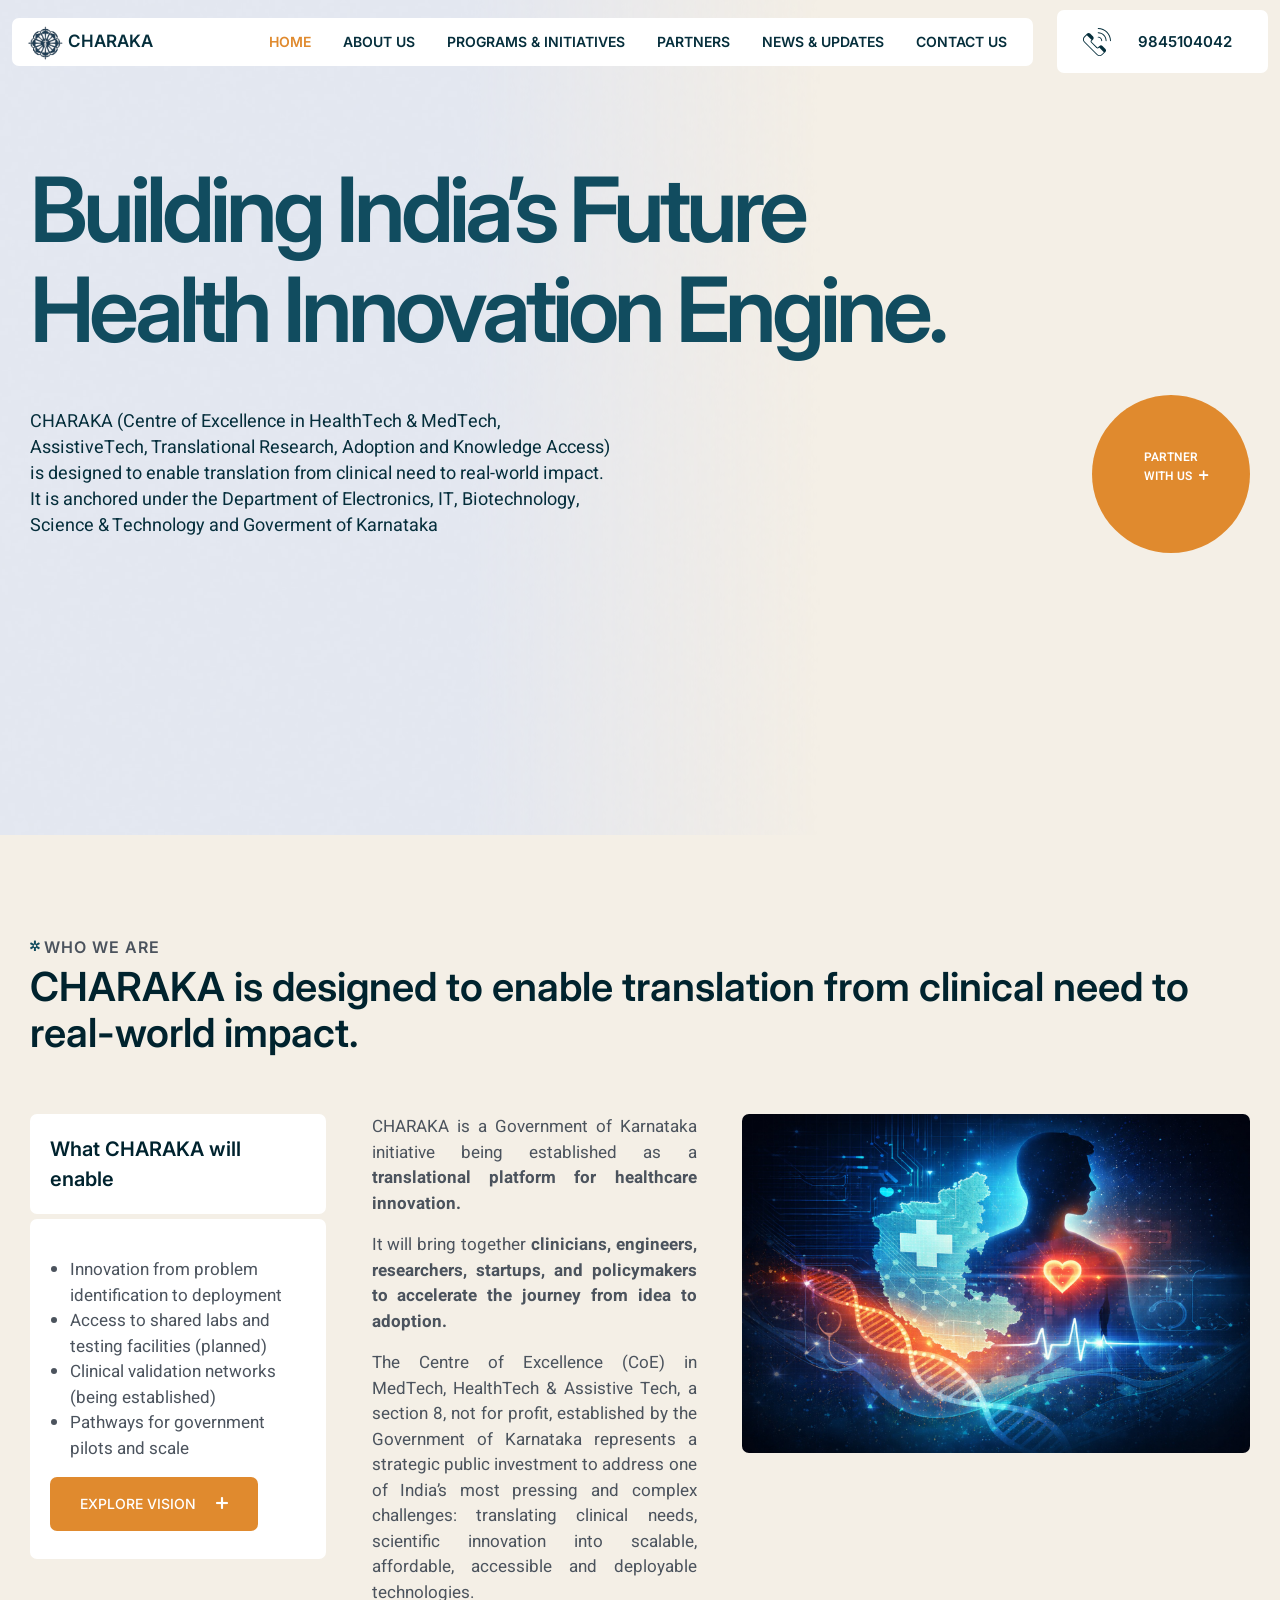
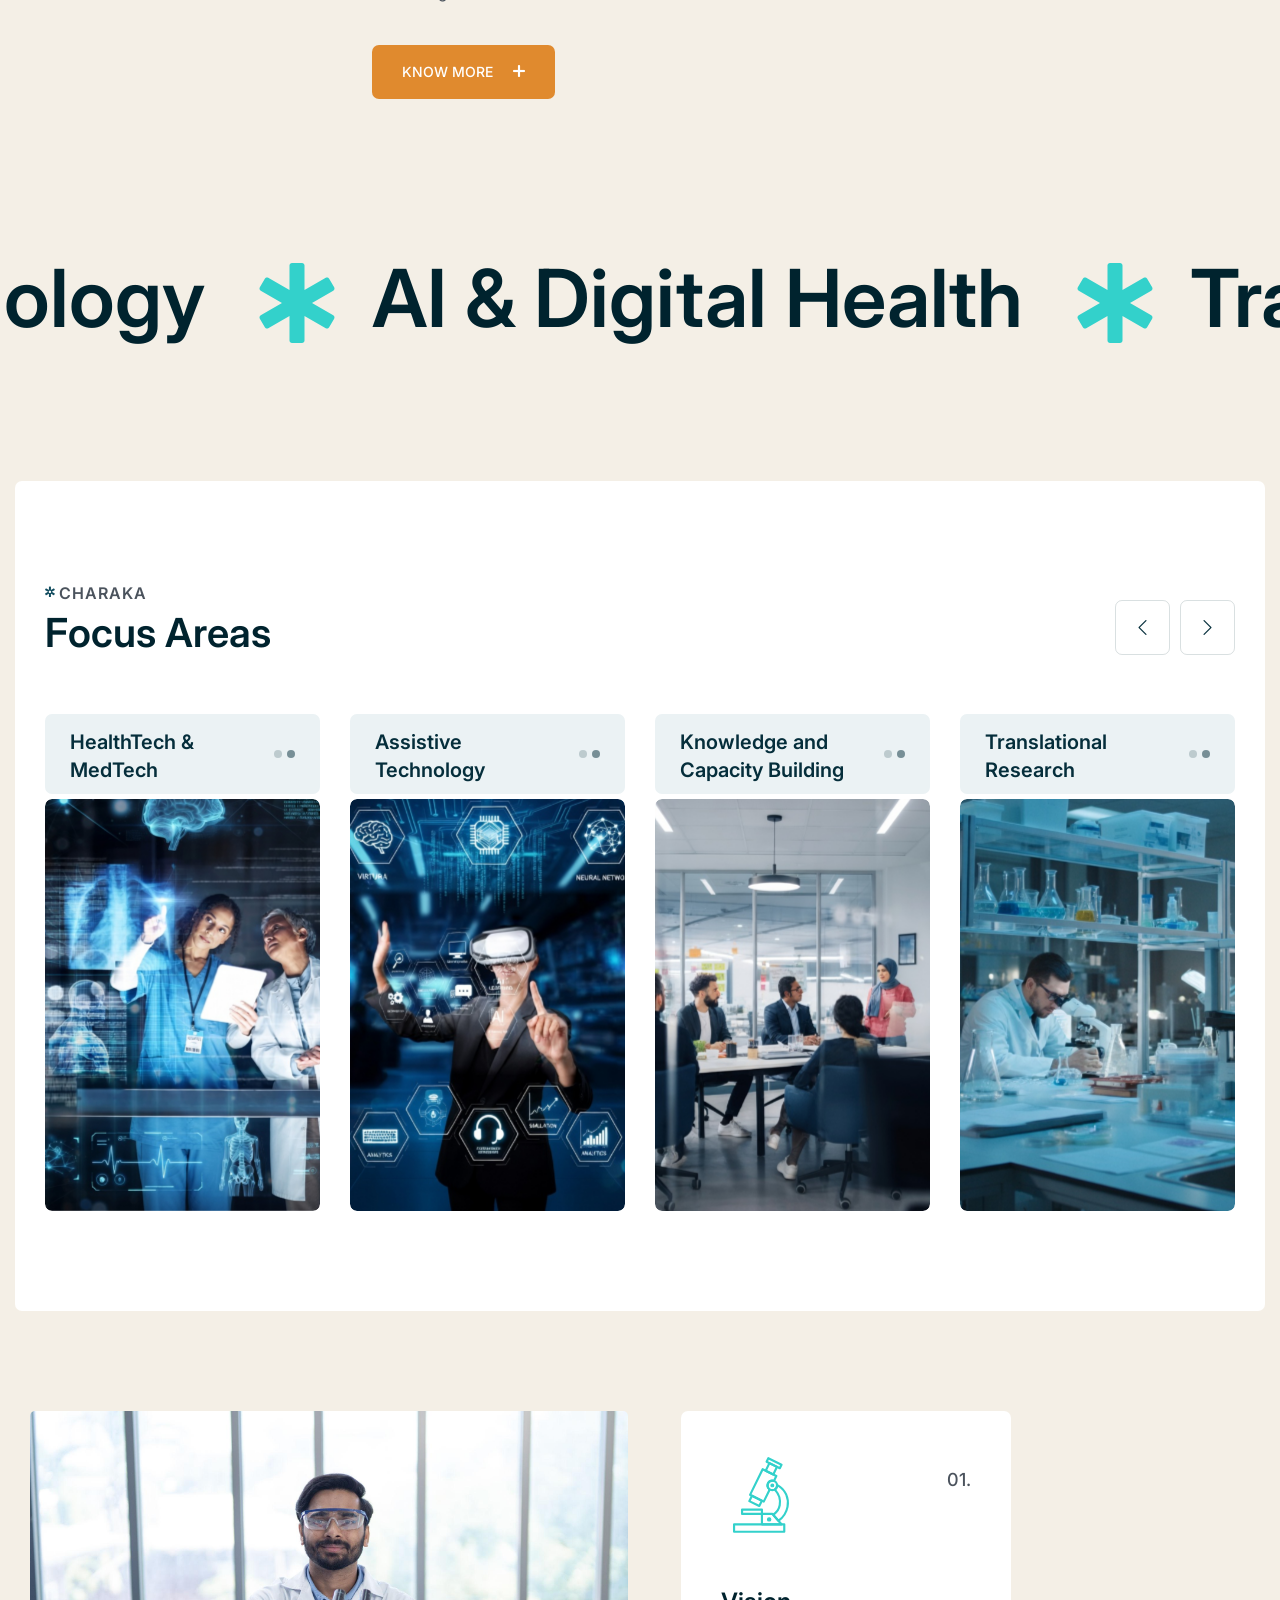
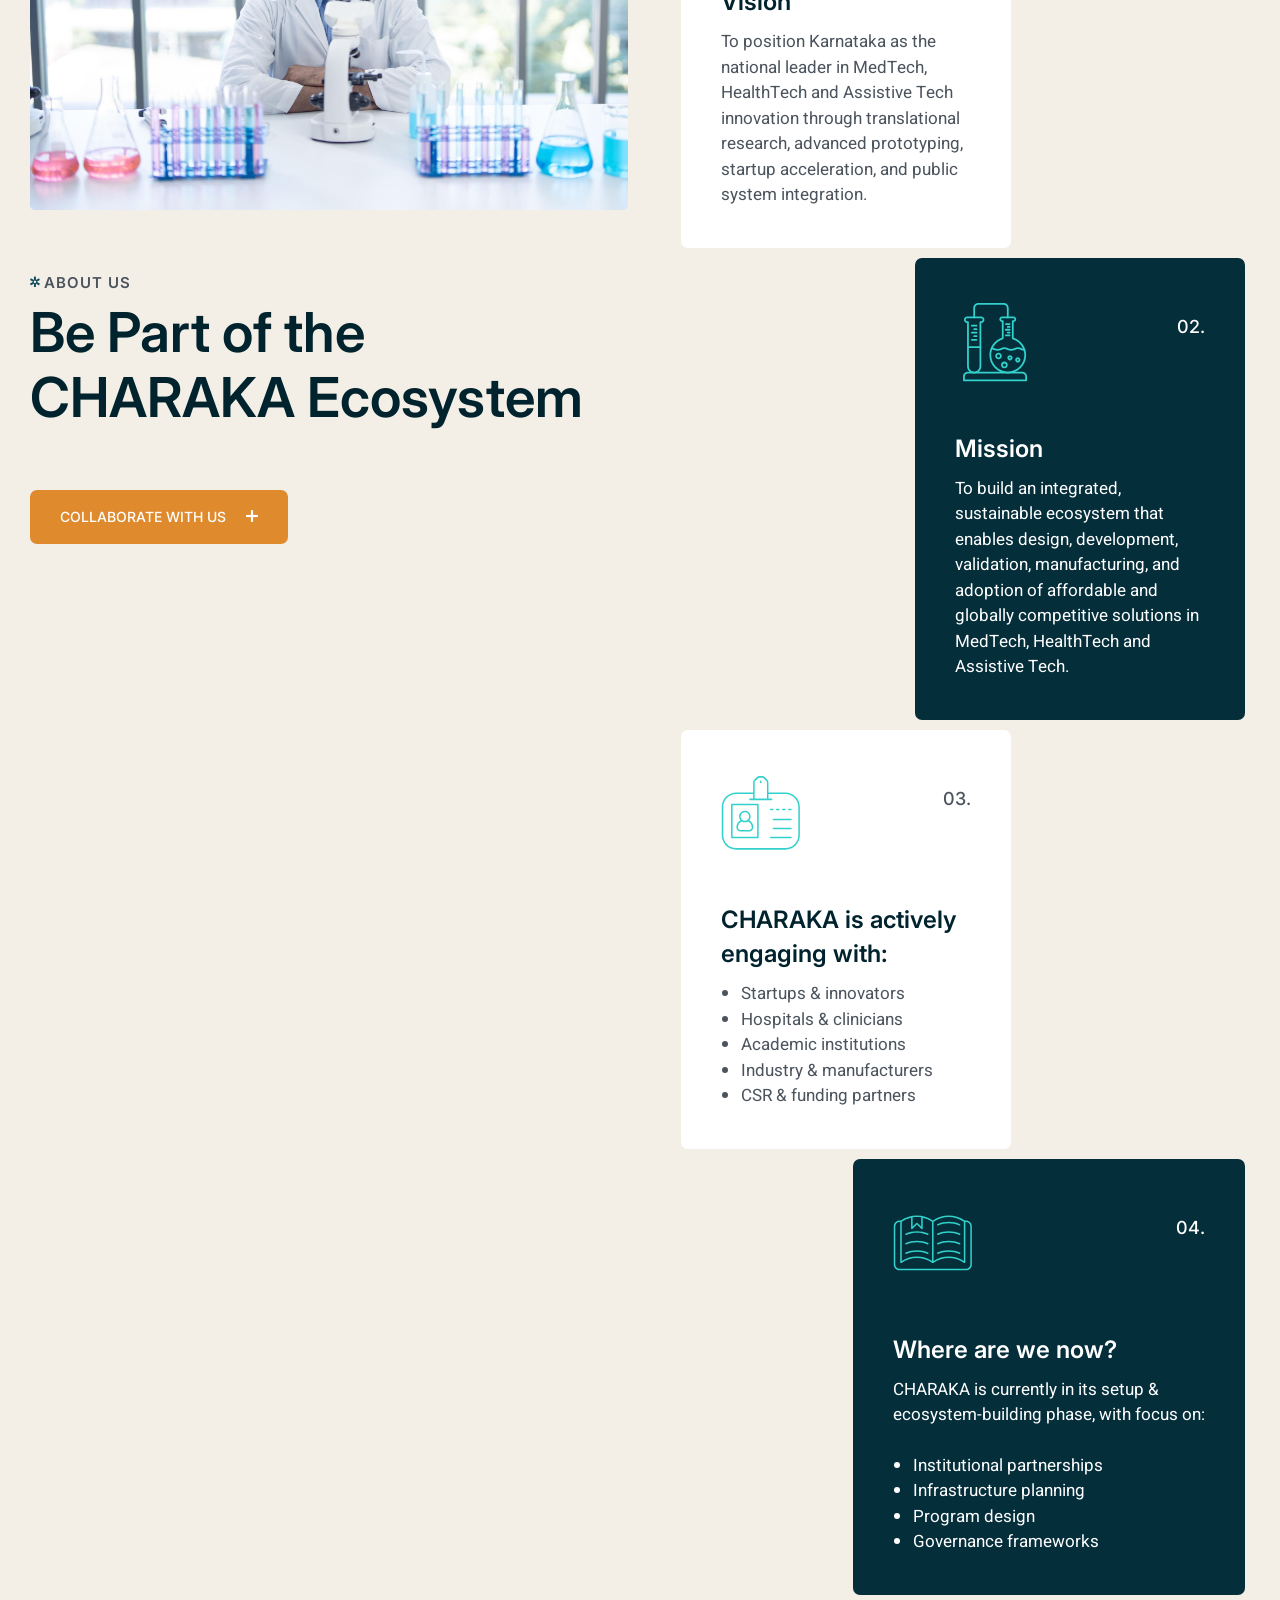
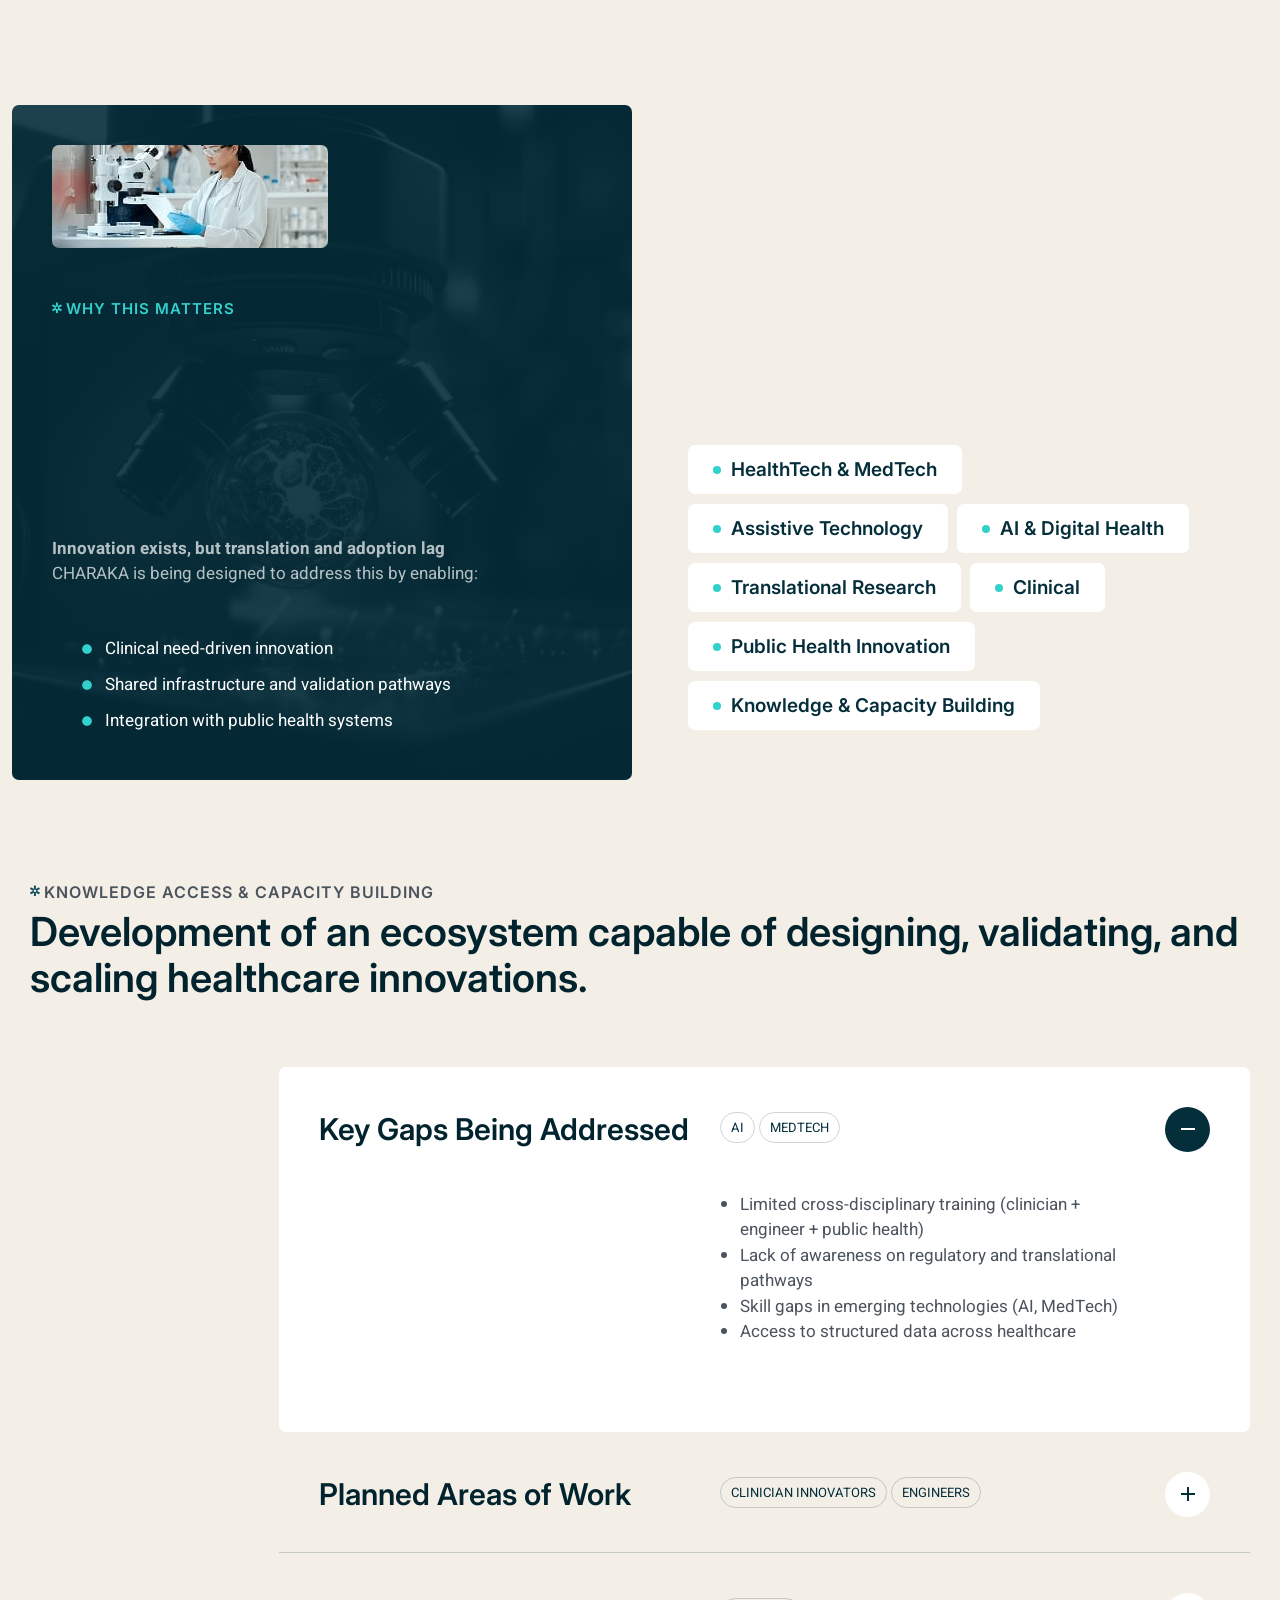
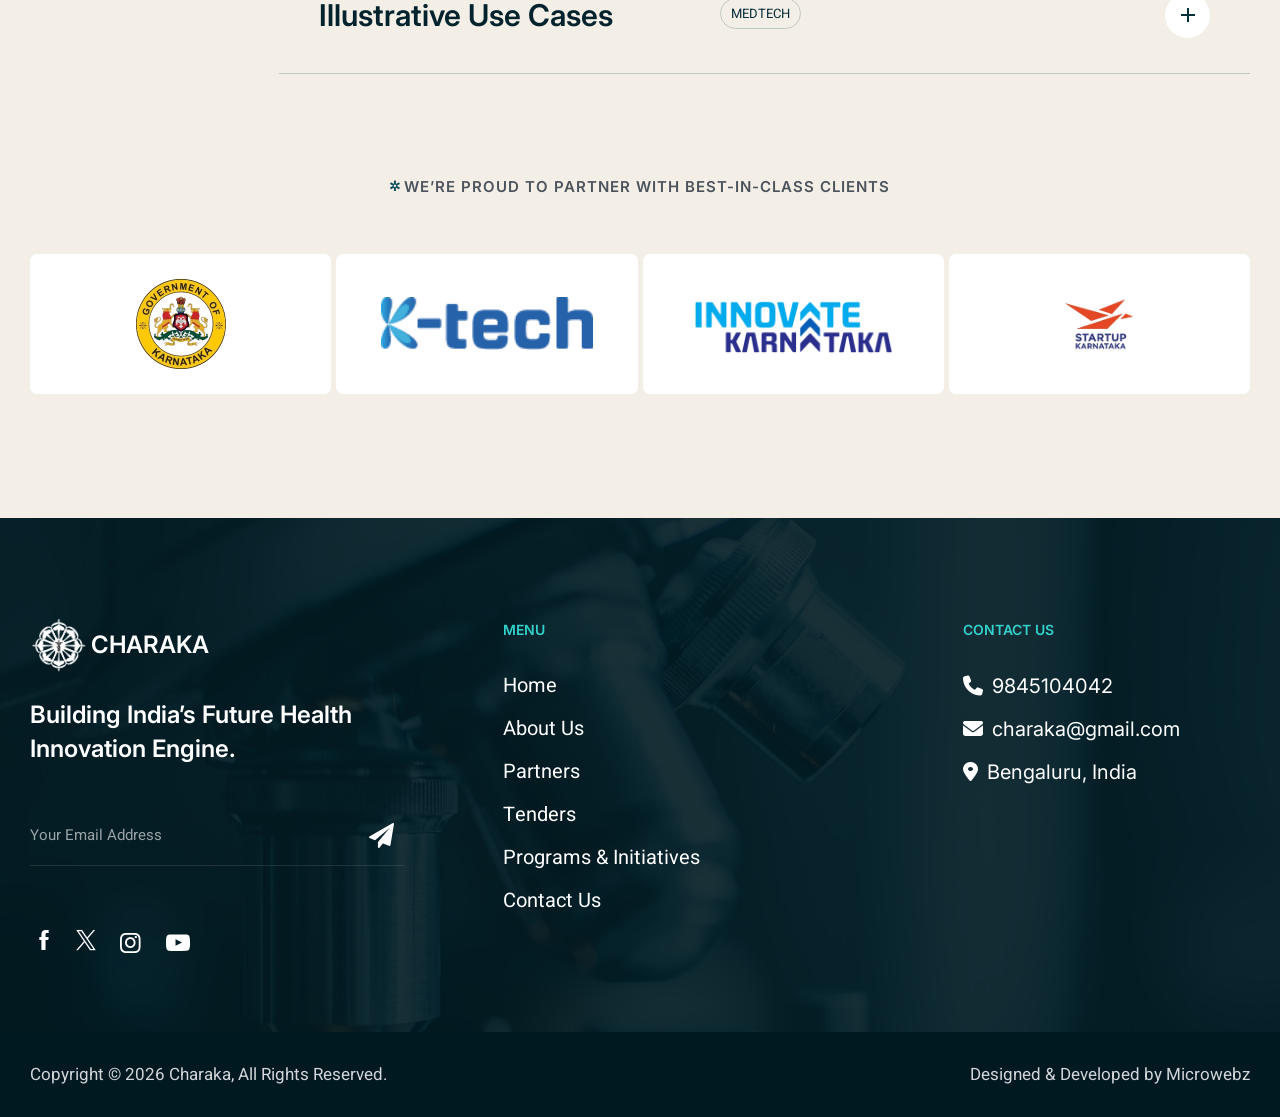
==== commit 1902e5b6: "new changes all pages" ====
--- a/index.html
+++ b/index.html
@@ -41,7 +41,7 @@
 		rel="stylesheet">
 	<link href="https://fonts.googleapis.com/css2?family=Inter:wght@100;200;300;400;500;600;700;800;900&display=swap"
 		rel="stylesheet">
-<link href="https://cdnjs.cloudflare.com/ajax/libs/font-awesome/6.5.0/css/all.min.css" rel="stylesheet">
+	<link href="https://cdnjs.cloudflare.com/ajax/libs/font-awesome/6.5.0/css/all.min.css" rel="stylesheet">
 	<style>
 		.pbmit-slider-one .pbmit-slider-title {
 			font-size: 90px !important;
@@ -85,17 +85,18 @@
 				margin-bottom: 35px;
 				color: var(--pbmit-white-color);
 			}
-			
+
 			.about-one-section {
 				padding: 0px 5px 0 15px !important;
 			}
+
 			.pbmit-marquee-effect-style-1 .pbmit-element-title {
-    font-size: 53px !important;
-    line-height: 150px;
-}
+				font-size: 53px !important;
+				line-height: 150px;
+			}
 
 			.pbmit-portfolio-style-2.pbmit-active .pbminfotech-post-content {
-				height: 500px;
+				height: 400px;
 			}
 
 			.pbmit-title1 {
@@ -177,133 +178,147 @@
 			gap: 5px;
 			margin-right: 1px !important;
 		}
-		.pbmit-btn{
+
+		.pbmit-btn {
 			background-color: #e08a2e;
 		}
+
 		@media (max-width: 991px) {
-    .service-section-one .service-arrow {
-        display: flex !important;
-    }
-}
-
-
-
-/* =========================
+			.service-section-one .service-arrow {
+				display: flex !important;
+			}
+		}
+
+
+
+		/* =========================
            SPRING ROUND LOADER
         ========================== */
-        .spring-loader-overlay {
-            position: fixed;
-            inset: 0;
-            background: rgba(255, 255, 255, 0.45);
-            backdrop-filter: blur(8px);
-            -webkit-backdrop-filter: blur(8px);
-            display: flex;
-            justify-content: center;
-            align-items: center;
-            z-index: 99999;
-            animation: fadeIn 0.25s ease-in-out;
-        }
-
-        .spring-round-loader-box {
-            width: 220px;
-            height: 220px;
-            border-radius: 50%;
-            background: rgba(255, 255, 255, 0.78);
-            border: 1px solid rgba(255, 255, 255, 0.55);
-            box-shadow:
-                0 15px 40px rgba(255, 182, 193, 0.18),
-                inset 0 1px 8px rgba(255, 255, 255, 0.6);
-            display: flex;
-            flex-direction: column;
-            justify-content: center;
-            align-items: center;
-            animation: popIn 0.3s ease;
-        }
-
-        .loader-title {
-            margin-top: 20px;
-            font-size: 22px;
-            font-weight: 700;
-            color: #4b5563;
-            margin-bottom: 5px;
-            letter-spacing: 0.4px;
-        }
-
-        .loader-subtitle {
-            font-size: 14px;
-            color: #7b8a7b;
-            margin-bottom: 0;
-        }
-
-        .spring-bloom-loader {
-            display: flex;
-            justify-content: center;
-            align-items: center;
-            gap: 12px;
-        }
-
-        .spring-bloom-loader span {
-            width: 16px;
-            height: 16px;
-            border-radius: 50%;
-            display: inline-block;
-            animation: bloomBounce 0.9s infinite ease-in-out;
-            box-shadow: 0 6px 16px rgba(255, 182, 193, 0.25);
-        }
-
-        .spring-bloom-loader span:nth-child(1) {
-            background: linear-gradient(135deg, #f9a8d4, #fbcfe8);
-            animation-delay: 0s;
-        }
-
-        .spring-bloom-loader span:nth-child(2) {
-            background: linear-gradient(135deg, #86efac, #bbf7d0);
-            animation-delay: 0.18s;
-        }
-
-        .spring-bloom-loader span:nth-child(3) {
-            background: linear-gradient(135deg, #fcd34d, #fde68a);
-            animation-delay: 0.36s;
-        }
-
-        @keyframes bloomBounce {
-            0%, 80%, 100% {
-                transform: scale(0.85) translateY(0);
-                opacity: 0.75;
-            }
-            40% {
-                transform: scale(1.15) translateY(-10px);
-                opacity: 1;
-            }
-        }
-
-        @keyframes fadeIn {
-            from { opacity: 0; }
-            to { opacity: 1; }
-        }
-
-        @keyframes popIn {
-            from {
-                transform: scale(0.92);
-                opacity: 0;
-            }
-            to {
-                transform: scale(1);
-                opacity: 1;
-            }
-        }
-        
-        @media (max-width: 1024px) {
-    .pbmit-slider-one .pbmit-slider-content .pbmit-slider-btn {
-        padding: 35px 0 0 0;
-        width: 95px;
-        height: 95px;
-        font-size: 10px;
-        line-height: 14px;
-    }
-}
-
-
+		.spring-loader-overlay {
+			position: fixed;
+			inset: 0;
+			background: rgba(255, 255, 255, 0.45);
+			backdrop-filter: blur(8px);
+			-webkit-backdrop-filter: blur(8px);
+			display: flex;
+			justify-content: center;
+			align-items: center;
+			z-index: 99999;
+			animation: fadeIn 0.25s ease-in-out;
+		}
+
+		.spring-round-loader-box {
+			width: 220px;
+			height: 220px;
+			border-radius: 50%;
+			background: rgba(255, 255, 255, 0.78);
+			border: 1px solid rgba(255, 255, 255, 0.55);
+			box-shadow:
+				0 15px 40px rgba(255, 182, 193, 0.18),
+				inset 0 1px 8px rgba(255, 255, 255, 0.6);
+			display: flex;
+			flex-direction: column;
+			justify-content: center;
+			align-items: center;
+			animation: popIn 0.3s ease;
+		}
+
+		.loader-title {
+			margin-top: 20px;
+			font-size: 22px;
+			font-weight: 700;
+			color: #4b5563;
+			margin-bottom: 5px;
+			letter-spacing: 0.4px;
+		}
+
+		.loader-subtitle {
+			font-size: 14px;
+			color: #7b8a7b;
+			margin-bottom: 0;
+		}
+
+		.spring-bloom-loader {
+			display: flex;
+			justify-content: center;
+			align-items: center;
+			gap: 12px;
+		}
+
+		.spring-bloom-loader span {
+			width: 16px;
+			height: 16px;
+			border-radius: 50%;
+			display: inline-block;
+			animation: bloomBounce 0.9s infinite ease-in-out;
+			box-shadow: 0 6px 16px rgba(255, 182, 193, 0.25);
+		}
+
+		.spring-bloom-loader span:nth-child(1) {
+			background: linear-gradient(135deg, #f9a8d4, #fbcfe8);
+			animation-delay: 0s;
+		}
+
+		.spring-bloom-loader span:nth-child(2) {
+			background: linear-gradient(135deg, #86efac, #bbf7d0);
+			animation-delay: 0.18s;
+		}
+
+		.spring-bloom-loader span:nth-child(3) {
+			background: linear-gradient(135deg, #fcd34d, #fde68a);
+			animation-delay: 0.36s;
+		}
+
+		@keyframes bloomBounce {
+
+			0%,
+			80%,
+			100% {
+				transform: scale(0.85) translateY(0);
+				opacity: 0.75;
+			}
+
+			40% {
+				transform: scale(1.15) translateY(-10px);
+				opacity: 1;
+			}
+		}
+
+		@keyframes fadeIn {
+			from {
+				opacity: 0;
+			}
+
+			to {
+				opacity: 1;
+			}
+		}
+
+		@keyframes popIn {
+			from {
+				transform: scale(0.92);
+				opacity: 0;
+			}
+
+			to {
+				transform: scale(1);
+				opacity: 1;
+			}
+		}
+
+		@media (max-width: 1024px) {
+			.pbmit-slider-one .pbmit-slider-content .pbmit-slider-btn {
+				padding: 35px 0 0 0;
+				width: 95px;
+				height: 95px;
+				font-size: 10px;
+				line-height: 14px;
+			}
+		}
+
+		.facus-key {
+			height: 80px;
+		}
 	</style>
 </head>
 
@@ -848,7 +863,7 @@
 							<!-- Slide1 -->
 							<article class="pbmit-service-style-1 swiper-slide">
 								<div class="pbminfotech-post-item">
-									<div class="pbmit-content-box">
+									<div class="pbmit-content-box facus-key d-flex flex-column justify-content-center">
 										<div class="pbmit-content-wrap">
 											<h3 class="pbmit-service-title">
 												<a href="#">HealthTech & MedTech</a>
@@ -862,8 +877,7 @@
 										<div class="pbmit-hover-wrap">
 											<div class="pbmit-featured-img-wrapper">
 												<div class="pbmit-featured-wrapper">
-													<img src="images/focus/healthtech&medtech.jpeg"
-														class="" alt="">
+													<img src="images/focus/healthtech&medtech.jpeg" class="" alt="">
 												</div>
 											</div>
 											<a class="pbmit-link" href="#" title="Go to Alternative Energy"></a>
@@ -875,7 +889,7 @@
 							<!-- Slide2 -->
 							<article class="pbmit-service-style-1 swiper-slide">
 								<div class="pbminfotech-post-item">
-									<div class="pbmit-content-box">
+									<div class="pbmit-content-box facus-key d-flex flex-column justify-content-center">
 										<div class="pbmit-content-wrap">
 											<h3 class="pbmit-service-title">
 												<a href="#">Assistive Technology</a>
@@ -889,8 +903,7 @@
 										<div class="pbmit-hover-wrap">
 											<div class="pbmit-featured-img-wrapper">
 												<div class="pbmit-featured-wrapper">
-													<img src="images/focus/assitivetechnology.jpeg"
-														class="" alt="">
+													<img src="images/focus/assitivetechnology.jpeg" class="" alt="">
 												</div>
 											</div>
 											<a class="pbmit-link" href="#" title="Go to Pathology Testing"></a>
@@ -899,10 +912,10 @@
 									</div>
 								</div>
 							</article>
-								<!-- Slide6 -->
+							<!-- Slide6 -->
 							<article class="pbmit-service-style-1 swiper-slide">
 								<div class="pbminfotech-post-item">
-									<div class="pbmit-content-box">
+									<div class="pbmit-content-box facus-key d-flex flex-column justify-content-center">
 										<div class="pbmit-content-wrap">
 											<h3 class="pbmit-service-title">
 												<a href="#">Knowledge and Capacity Building</a>
@@ -916,8 +929,7 @@
 										<div class="pbmit-hover-wrap">
 											<div class="pbmit-featured-img-wrapper">
 												<div class="pbmit-featured-wrapper">
-													<img src="images/focus/learning&capacity.jpeg"
-														class="" alt="">
+													<img src="images/focus/learning&capacity.jpeg" class="" alt="">
 												</div>
 											</div>
 											<a class="pbmit-link" href="#" title="Go to Healthcare Labs"></a>
@@ -926,10 +938,10 @@
 									</div>
 								</div>
 							</article>
-								<!-- Slide4 -->
+							<!-- Slide4 -->
 							<article class="pbmit-service-style-1 swiper-slide">
 								<div class="pbminfotech-post-item">
-									<div class="pbmit-content-box">
+									<div class="pbmit-content-box facus-key d-flex flex-column justify-content-center">
 										<div class="pbmit-content-wrap">
 											<h3 class="pbmit-service-title">
 												<a href="#">Translational Research</a>
@@ -943,8 +955,7 @@
 										<div class="pbmit-hover-wrap">
 											<div class="pbmit-featured-img-wrapper">
 												<div class="pbmit-featured-wrapper">
-													<img src="images/focus/translationalreaserch.jpeg"
-														class="" alt="">
+													<img src="images/focus/translationalreaserch.jpeg" class="" alt="">
 												</div>
 											</div>
 											<a class="pbmit-link" href="#" title="Go to Microbiology Tests"></a>
@@ -956,7 +967,7 @@
 							<!-- Slide7 -->
 							<article class="pbmit-service-style-1 swiper-slide">
 								<div class="pbminfotech-post-item">
-									<div class="pbmit-content-box">
+									<div class="pbmit-content-box facus-key d-flex flex-column justify-content-center">
 										<div class="pbmit-content-wrap">
 											<h3 class="pbmit-service-title">
 												<a href="#">Clinical</a>
@@ -970,8 +981,7 @@
 										<div class="pbmit-hover-wrap">
 											<div class="pbmit-featured-img-wrapper">
 												<div class="pbmit-featured-wrapper">
-													<img src="images/focus/clinical.jpeg"
-														class="" alt="">
+													<img src="images/focus/clinical.jpeg" class="" alt="">
 												</div>
 											</div>
 											<a class="pbmit-link" href="#" title="Go to Healthcare Labs"></a>
@@ -980,11 +990,11 @@
 									</div>
 								</div>
 							</article>
-							
+
 							<!-- Slide3 -->
 							<article class="pbmit-service-style-1 swiper-slide">
 								<div class="pbminfotech-post-item">
-									<div class="pbmit-content-box">
+									<div class="pbmit-content-box facus-key d-flex flex-column justify-content-center">
 										<div class="pbmit-content-wrap">
 											<h3 class="pbmit-service-title">
 												<a href="#">AI & Digital Health</a>
@@ -998,8 +1008,7 @@
 										<div class="pbmit-hover-wrap">
 											<div class="pbmit-featured-img-wrapper">
 												<div class="pbmit-featured-wrapper">
-													<img src="images/focus/ai&digital.jpeg"
-														class="" alt="">
+													<img src="images/focus/ai&digital.jpeg" class="" alt="">
 												</div>
 											</div>
 											<a class="pbmit-link" href="#" title="Go to Advanced Robotics"></a>
@@ -1008,11 +1017,11 @@
 									</div>
 								</div>
 							</article>
-						
+
 							<!-- Slide5 -->
 							<article class="pbmit-service-style-1 swiper-slide">
 								<div class="pbminfotech-post-item">
-									<div class="pbmit-content-box">
+									<div class="pbmit-content-box facus-key d-flex flex-column justify-content-center">
 										<div class="pbmit-content-wrap">
 											<h3 class="pbmit-service-title">
 												<a href="#">Public Health Innovation</a>
@@ -1026,8 +1035,7 @@
 										<div class="pbmit-hover-wrap">
 											<div class="pbmit-featured-img-wrapper">
 												<div class="pbmit-featured-wrapper">
-													<img src="images/focus/publichealth.jpeg"
-														class="" alt="">
+													<img src="images/focus/publichealth.jpeg" class="" alt="">
 												</div>
 											</div>
 											<a class="pbmit-link" href="service-details.html"
@@ -1037,7 +1045,7 @@
 									</div>
 								</div>
 							</article>
-						
+
 
 						</div>
 					</div>
@@ -1327,7 +1335,7 @@
 												</div>
 												<div class="pbmit-ihbox-contents">
 													<h2 class="pbmit-element-title">
-														CHARAKA is actively engaging with:
+														CHARAKA is actively <br>engaging with:
 													</h2>
 													<div class="pbmit-heading-desc">
 														<ul style="list-style-type: disc; padding-left: 20px;">
@@ -1389,7 +1397,7 @@
 													<h2 class="pbmit-element-title">
 														Where are we now?
 													</h2>
-													<P class="text-white" >CHARAKA is currently in its setup & <br>
+													<P class="text-white">CHARAKA is currently in its setup & <br>
 														ecosystem-building phase, with focus on:</P>
 													<div class="pbmit-heading-desc">
 														<ul style="list-style-type: disc; padding-left: 20px;">
@@ -1523,11 +1531,12 @@
 								<div class="pbminfotech-post-content">
 									<div class="pbmit-box-content">
 										<h3 class="pbmit-portfolio-title">
-											<a href="#">Key Gaps Being Addressed</a>
+											<a>Key Gaps Being Addressed</a>
+
 										</h3>
 										<div class="pbmit-port-cat">
-											<a href="#" rel="tag">AI </a#>
-												<a href="" rel="tag">MedTech</a>
+											<a href="#" rel="tag">AI </a>
+											<a href="" rel="tag">MedTech</a>
 										</div>
 										<div class="pbmit-btn-wrap"></div>
 									</div>
@@ -1557,7 +1566,7 @@
 								<div class="pbminfotech-post-content">
 									<div class="pbmit-box-content">
 										<h3 class="pbmit-portfolio-title">
-											<a href="#">Planned Areas of Work</a>
+											<a>Planned Areas of Work</a>
 										</h3>
 										<div class="pbmit-port-cat">
 											<a href="#" rel="tag">Clinician innovators</a>
@@ -1591,7 +1600,7 @@
 								<div class="pbminfotech-post-content">
 									<div class="pbmit-box-content">
 										<h3 class="pbmit-portfolio-title">
-											<a href="#">Illustrative Use Cases</a>
+											<a>Illustrative Use Cases</a>
 										</h3>
 										<div class="pbmit-port-cat">
 											<a href="#" rel="tag">MedTech </a>
@@ -1649,87 +1658,86 @@
 					<div class="pbmit-heading-subheading text-md-center animation-style3">
 						<h2 class="pbmit-subtitle">we’re proud to partner with best-in-class clients</h2>
 					</div>
-					<div class="swiper-slider" data-autoplay="true" data-allow-touch="true" data-loop="true"
-						data-dots="false" data-arrows="false" data-columns="6" data-margin="5" data-effect="slide">
+					<div class="swiper-slider" data-autoplay="true" data-autoplayspeed="2000" data-allow-touch="true"
+						data-loop="true" data-dots="false" data-arrows="false" data-columns="4" data-margin="5"
+						data-effect="slide">
 						<div class="swiper-wrapper">
 							<!-- Slide1 -->
-							<article class="pbmit-client-style-1 swiper-slide">
+							<article class="pbmit-client-style-1 swiper-slide col-md-3 col-12">
 								<div class="pbmit-client-content">
-									<div class="pbmit-client-wrapper pbmit-client-with-hover-img">
-										<div class="pbmit-client-hover-img">
-											<img src="images/partners/itbtgok_logo-removebg-preview.png" width="100%"
-												alt="Department of IT & BT Govt of Karnataka">
-											<!-- <p class="text-dark mb-0"><b>Department of IT & BT Govt of Karnataka</b></p> -->
-										</div>
+									<div class="pbmit-client-wrapper">
 										<div class="pbmit-featured-img-wrapper">
-											<div class="pbmit-featured-wrapper">
-												<!-- <p class="text-dark mb-0"><b>Department of IT & BT Govt of Karnataka</b></p> -->
+											<div class="pbmit-client-hover-img">
 												<img src="images/partners/itbtgok_logo-removebg-preview.png"
 													width="100%" alt="Department of IT & BT Govt of Karnataka">
+												<!-- <p class="text-dark mb-0"><b>Department of IT & BT Govt of Karnataka</b></p> -->
+											</div>
+											<div class="pbmit-featured-wrapper">
+												<img src="images/partners/itbtgok_logo-removebg-preview.png"
+													width="100%" alt="Department of IT & BT Govt of Karnataka">
 											</div>
 										</div>
 									</div>
 								</div>
 							</article>
 							<!-- Slide2 -->
-							<article class="pbmit-client-style-1 swiper-slide">
+							<article class="pbmit-client-style-1 swiper-slide col-md-3 col-12">
 								<div class="pbmit-client-content">
-									<div class="pbmit-client-wrapper pbmit-client-with-hover-img">
-										<div class="pbmit-client-hover-img">
-											<img src="images/partners/KITSlogo.png" width="100%" alt="KITS">
-											<!-- <p class="text-dark mb-0"><b>KITS</b></p> -->
-										</div>
+									<div class="pbmit-client-wrapper">
 										<div class="pbmit-featured-img-wrapper">
+											<div class="pbmit-client-hover-img">
+												<img src="images/partners/KITSlogo.png" width="100%" alt="KITS">
+												<!-- <p class="text-dark mb-0"><b>KITS</b></p> -->
+											</div>
 											<div class="pbmit-featured-wrapper">
 												<img src="images/partners/KITSlogo.png" width="100%" class="img-fluid"
 													alt="KITS">
-												<!-- <p class="text-dark mb-0"><b>KITS</b></p> -->
 											</div>
 										</div>
 									</div>
 								</div>
 							</article>
 							<!-- Slide3 -->
-							<article class="pbmit-client-style-1 swiper-slide">
+							<article class="pbmit-client-style-1 swiper-slide col-md-3 col-12">
 								<div class="pbmit-client-content">
-									<div class="pbmit-client-wrapper pbmit-client-with-hover-img">
-										<div class="pbmit-client-hover-img">
-											<img src="images/partners/Innovate_Karnatakalogo.png" width="100%"
-												alt="Innovate Karnataka">
-											<!-- <p class="text-dark mb-0"><b>Innovate Karnataka</b></p> -->
-										</div>
+									<div class="pbmit-client-wrapper">
 										<div class="pbmit-featured-img-wrapper">
+											<div class="pbmit-client-hover-img">
+												<img src="images/partners/Innovate_Karnatakalogo.png" width="100%"
+													alt="Innovate Karnataka">
+												<!-- <p class="text-dark mb-0"><b>Innovate Karnataka</b></p> -->
+											</div>
 											<div class="pbmit-featured-wrapper">
 												<img src="images/partners/Innovate_Karnatakalogo.png" width="100%"
 													class="img-fluid" alt="Innovate Karnataka">
-												<!-- <p class="text-dark mb-0"><b>Innovate Karnataka</b></p> -->
 											</div>
 										</div>
 									</div>
 								</div>
 							</article>
 							<!-- Slide4 -->
-							<article class="pbmit-client-style-1 swiper-slide">
+							<article class="pbmit-client-style-1 swiper-slide col-md-3 col-12">
 								<div class="pbmit-client-content">
-									<div class="pbmit-client-wrapper pbmit-client-with-hover-img">
-										<div class="pbmit-client-hover-img">
-											<img src="images/partners/StartupKarnatakalogo.png" width="100%"
-												alt="Startup Karnataka">
-											<!-- <p class="text-dark mb-0"><b>Startup Karnataka</b></p> -->
-										</div>
+									<div class="pbmit-client-wrapper">
 										<div class="pbmit-featured-img-wrapper">
+											<div class="pbmit-client-hover-img">
+												<img src="images/partners/StartupKarnatakalogo.png" width="100%"
+													alt="Startup Karnataka">
+												<!-- <p class="text-dark mb-0"><b>Startup Karnataka</b></p> -->
+											</div>
 											<div class="pbmit-featured-wrapper">
 												<img src="images/partners/StartupKarnatakalogo.png" width="100%"
 													class="img-fluid" alt="Startup Karnataka">
-												<!-- <p class="text-dark mb-0"><b>Startup Karnatakaa</b></p> -->
 											</div>
 										</div>
 									</div>
 								</div>
 							</article>
-
-							<!-- Slide5 -->
-							<!-- <article class="pbmit-client-style-1 swiper-slide">
+						</div>
+					</div>
+
+					<!-- Slide5 -->
+					<!-- <article class="pbmit-client-style-1 swiper-slide">
 								<div class="pbmit-client-content">
 									<div class="pbmit-client-wrapper pbmit-client-with-hover-img">
 										<div class="pbmit-client-hover-img">
@@ -1744,8 +1752,8 @@
 									</div>
 								</div>
 							</article> -->
-							<!-- Slide6 -->
-							<!-- <article class="pbmit-client-style-1 swiper-slide">
+					<!-- Slide6 -->
+					<!-- <article class="pbmit-client-style-1 swiper-slide">
 								<div class="pbmit-client-content">
 									<div class="pbmit-client-wrapper pbmit-client-with-hover-img">
 										<div class="pbmit-client-hover-img">
@@ -1762,8 +1770,8 @@
 									</div>
 								</div>
 							</article> -->
-							<!-- Slide7 -->
-							<!-- <article class="pbmit-client-style-1 swiper-slide">
+					<!-- Slide7 -->
+					<!-- <article class="pbmit-client-style-1 swiper-slide">
 								<div class="pbmit-client-content">
 									<div class="pbmit-client-wrapper pbmit-client-with-hover-img">
 										<div class="pbmit-client-hover-img">
@@ -1780,8 +1788,8 @@
 									</div>
 								</div>
 							</article> -->
-							<!-- Slide8 -->
-							<!-- <article class="pbmit-client-style-1 swiper-slide">
+					<!-- Slide8 -->
+					<!-- <article class="pbmit-client-style-1 swiper-slide">
 								<div class="pbmit-client-content">
 									<div class="pbmit-client-wrapper pbmit-client-with-hover-img">
 										<div class="pbmit-client-hover-img">
@@ -1799,8 +1807,8 @@
 									</div>
 								</div>
 							</article> -->
-							<!-- Slide9 -->
-							<!-- <article class="pbmit-client-style-1 swiper-slide">
+					<!-- Slide9 -->
+					<!-- <article class="pbmit-client-style-1 swiper-slide">
 								<div class="pbmit-client-content">
 									<div class="pbmit-client-wrapper pbmit-client-with-hover-img">
 										<div class="pbmit-client-hover-img">
@@ -1818,8 +1826,8 @@
 									</div>
 								</div>
 							</article> -->
-							<!-- Slide10 -->
-							<!-- <article class="pbmit-client-style-1 swiper-slide">
+					<!-- Slide10 -->
+					<!-- <article class="pbmit-client-style-1 swiper-slide">
 								<div class="pbmit-client-content">
 									<div class="pbmit-client-wrapper pbmit-client-with-hover-img">
 										<div class="pbmit-client-hover-img">
@@ -1836,8 +1844,8 @@
 									</div>
 								</div>
 							</article> -->
-							<!-- Slide11 -->
-							<!-- <article class="pbmit-client-style-1 swiper-slide">
+					<!-- Slide11 -->
+					<!-- <article class="pbmit-client-style-1 swiper-slide">
 								<div class="pbmit-client-content">
 									<div class="pbmit-client-wrapper pbmit-client-with-hover-img">
 										<div class="pbmit-client-hover-img">
@@ -1854,117 +1862,116 @@
 								</div>
 							</article> -->
 
+				</div>
+		</div>
+	</div>
+	</section>
+	<!-- Client End -->
+
+	</div>
+	<!-- page content End -->
+
+	<!-- footer -->
+	<footer class="site-footer pbmit-footer-style-1">
+		<div class="container">
+			<div class="pbmit-footer-widget-area">
+				<div class="row">
+					<div class="pbmit-footer-widget-col-1 col-md-4 left-column">
+						<div class="left-area animated animation fadeInUp">
+							<h2 class="pbmit-subtitle d-flex flex-row align-items-center gap-1"><img
+									src="images/website/website/charakafooterimage.png" class="charaka-logo"
+									alt="Charaka Logo"> <span class="fs-4 text-white">CHARAKA</span> </h2>
+							<h2 class="pbmit-title">Building India’s Future
+								Health Innovation Engine.</h2>
+							<form>
+								<div class="pbmit-footer-newsletter">
+									<div class="pbmit-news-wrap">
+										<input type="email" name="EMAIL" placeholder="Your Email Address"
+											class="form-control" required="">
+										<button class="pbmit-form-btn">
+											<i class="pbmit-base-icon-paper-plane"></i>
+										</button>
+									</div>
+								</div>
+							</form>
+							<div class="social-links-wrap">
+								<ul class="pbmit-social-links">
+									<li class="pbmit-social-li pbmit-social-facebook">
+										<a title="Facebook" class="fs-5" target="_blank">
+											<span><i class="pbmit-base-icon-facebook-logo"></i></span>
+										</a>
+									</li>
+									<li class="pbmit-social-li pbmit-social-twitter">
+										<a title="Twitter" class="fs-5" target="_blank">
+											<span><i class="pbmit-base-icon-twitter-2"></i></span>
+										</a>
+									</li>
+									<li class="pbmit-social-li pbmit-social-instagram">
+										<a title="Instagram" class="fs-4" target="_blank">
+											<span><i class="pbmit-base-icon-instagram"></i></span>
+										</a>
+									</li>
+									<li class="pbmit-social-li pbmit-social-youtube">
+										<a title="Youtube" class="fs-4" target="_blank">
+											<span><i class="pbmit-base-icon-youtube-play"></i></span>
+										</a>
+									</li>
+								</ul>
+							</div>
 						</div>
 					</div>
-				</div>
-			</section>
-			<!-- Client End -->
-
-		</div>
-		<!-- page content End -->
-
-	<!-- footer -->
-		<footer class="site-footer pbmit-footer-style-1">
-			<div class="container">
-				<div class="pbmit-footer-widget-area">
-					<div class="row">
-						<div class="pbmit-footer-widget-col-1 col-md-4 left-column">
-							<div class="left-area animated animation fadeInUp">
-								<h2 class="pbmit-subtitle d-flex flex-row align-items-center"><img
-										src="images/website/website/charakalogo.png" class="charaka-logo"
-										alt="Charaka Logo"> <span class="fs-5 text-white">CHARAKA</span> </h2>
-								<h2 class="pbmit-title">Building India’s Future
-									Health Innovation Engine.</h2>
-								<form>
-									<div class="pbmit-footer-newsletter">
-										<div class="pbmit-news-wrap">
-											<input type="email" name="EMAIL" placeholder="Your Email Address"
-												class="form-control" required="">
-											<button class="pbmit-form-btn">
-												<i class="pbmit-base-icon-paper-plane"></i>
-											</button>
-										</div>
-									</div>
-								</form>
-								<div class="social-links-wrap">
-									<ul class="pbmit-social-links">
-										<li class="pbmit-social-li pbmit-social-facebook">
-											<a title="Facebook" class="fs-5" target="_blank">
-												<span><i class="pbmit-base-icon-facebook-logo"></i></span>
-											</a>
-										</li>
-										<li class="pbmit-social-li pbmit-social-twitter">
-											<a title="Twitter" class="fs-5" target="_blank">
-												<span><i class="pbmit-base-icon-twitter-2"></i></span>
-											</a>
-										</li>
-										<li class="pbmit-social-li pbmit-social-instagram">
-											<a title="Instagram" class="fs-4" target="_blank">
-												<span><i class="pbmit-base-icon-instagram"></i></span>
-											</a>
-										</li>
-										<li class="pbmit-social-li pbmit-social-youtube">
-											<a title="Youtube" class="fs-4" target="_blank">
-												<span><i class="pbmit-base-icon-youtube-play"></i></span>
-											</a>
-										</li>
-									</ul>
-								</div>
-							</div>
-						</div>
-						<div class="pbmit-footer-widget-col-2 col-md-4 animated animation fadeInUp animation-delay-100">
-							<aside class="widget">
-								<h2 class="widget-title">Menu</h2>
-								<ul class="menu">
-									<li><a href="index.html">Home</a></li>
-									<li><a href="aboutus.html">About Us</a></li>
-									<li><a href="partners.html">Partners</a></li>
-									<li><a href="tenders.html">Tenders</a></li>
-									<li><a href="programs.html">Programs & Initiatives</a></li>
-									<!-- <li><a href="">Partners</a></li> -->
-									<li><a href="contactus.html">Contact Us</a></li>
-								</ul>
-							</aside>
-						</div>
-						<div
-							class="pbmit-footer-widget-col-3 col-md-2 animated animation fadeInUp animation-delay-200 d-none d-lg-flex">
-							<aside class="widget">
-
-							</aside>
-						</div>
-						<div class="pbmit-footer-widget-col-4 col-md-4 animated animation fadeInUp animation-delay-300">
-							<aside class="widget">
-								<h2 class="widget-title">Contact Us</h2>
-								<ul class="pbmit-list-items">
-									<li class="pbmit-list-item">
-										<span class="pbmit-list-item-inner">
-											<a class="pbmit-list-item-link pbmit-list-item-title"
-												href="tel:+9845104042">
-												<i class="fas fa-phone me-1"></i> 9845104042
-											</a>
+					<div class="pbmit-footer-widget-col-2 col-md-4 animated animation fadeInUp animation-delay-100">
+						<aside class="widget">
+							<h2 class="widget-title">Menu</h2>
+							<ul class="menu">
+								<li><a href="index.html">Home</a></li>
+								<li><a href="aboutus.html">About Us</a></li>
+								<li><a href="partners.html">Partners</a></li>
+								<li><a href="tenders.html">Tenders</a></li>
+								<li><a href="programs.html">Programs & Initiatives</a></li>
+								<!-- <li><a href="">Partners</a></li> -->
+								<li><a href="contactus.html">Contact Us</a></li>
+							</ul>
+						</aside>
+					</div>
+					<div
+						class="pbmit-footer-widget-col-3 col-md-2 animated animation fadeInUp animation-delay-200 d-none d-lg-flex">
+						<aside class="widget">
+
+						</aside>
+					</div>
+					<div class="pbmit-footer-widget-col-4 col-md-4 animated animation fadeInUp animation-delay-300">
+						<aside class="widget">
+							<h2 class="widget-title">Contact Us</h2>
+							<ul class="pbmit-list-items">
+								<li class="pbmit-list-item">
+									<span class="pbmit-list-item-inner">
+										<a class="pbmit-list-item-link pbmit-list-item-title" href="tel:+9845104042">
+											<i class="fas fa-phone me-1"></i> 9845104042
+										</a>
+									</span>
+								</li>
+								<li class="pbmit-list-item">
+									<span class="pbmit-list-item-inner">
+										<a class="pbmit-list-item-link pbmit-list-item-title"
+											href="mailto:charaka@gmail.com">
+											<i class="fas fa-envelope me-1"></i> charaka@gmail.com
+										</a>
+									</span>
+								</li>
+								<li class="pbmit-list-item">
+									<span class="pbmit-list-item-inner">
+										<span class="pbmit-list-item-title">
+											<i class="fas fa-map-marker-alt me-1"></i> Bengaluru, India
 										</span>
-									</li>
-									<li class="pbmit-list-item">
-										<span class="pbmit-list-item-inner">
-											<a class="pbmit-list-item-link pbmit-list-item-title"
-												href="mailto:charaka@gmail.com">
-												<i class="fas fa-envelope me-1"></i> charaka@gmail.com
-											</a>
-										</span>
-									</li>
-									<li class="pbmit-list-item">
-										<span class="pbmit-list-item-inner">
-											<span class="pbmit-list-item-title">
-												<i class="fas fa-map-marker-alt me-1"></i> Bengaluru, India
-											</span>
-										</span>
-									</li>
-								</ul>
-							</aside>
-						</div>
+									</span>
+								</li>
+							</ul>
+						</aside>
 					</div>
 				</div>
-				<!-- <div class="tween-effect-style-1-wrap">
+			</div>
+			<!-- <div class="tween-effect-style-1-wrap">
 					<div class="pbmit-ele-tween-effect pbmit-tween-image pbmit-tween-effect-style-1">
 						<div class="pbmit-tween-effect charaka-brand" data-x-start="0" data-x-end="0" data-y-start="0"
 							data-y-end="0" data-scale-x-start="0.8" data-scale-x-end="1" data-skew-x-start="0deg"
@@ -1976,22 +1983,22 @@
 						</div>
 					</div>
 				</div> -->
-			</div>
-			<div class="pbmit-footer-text-area">
-				<div class="container">
-					<div class="pbmit-footer-text-inner">
-						<div class="row">
-							<div class="col-md-6">
-								<span>Copyright © 2026 Charaka, All Rights Reserved.</span>
-							</div>
-							<div class="col-md-6 text-md-end text-center">
-								<span>Designed & Developed by Microwebz </span>
-							</div>
+		</div>
+		<div class="pbmit-footer-text-area">
+			<div class="container">
+				<div class="pbmit-footer-text-inner">
+					<div class="row">
+						<div class="col-md-6">
+							<span>Copyright © 2026 Charaka, All Rights Reserved.</span>
+						</div>
+						<div class="col-md-6 text-md-end text-center">
+							<span>Designed & Developed by Microwebz </span>
 						</div>
 					</div>
 				</div>
 			</div>
-		</footer>
+		</div>
+	</footer>
 	</div>
 	<!-- page wrapper End -->
 
@@ -2066,7 +2073,7 @@
 	<!-- Scripts JS -->
 	<script src="js/scripts.js"></script>
 	<script>
-		window.addEventListener('load', function() {
+		window.addEventListener('load', function () {
 			var loader = document.getElementById('loader');
 			if (loader) {
 				loader.style.display = 'none';
--- a/css/responsive.css
+++ b/css/responsive.css
@@ -2127,8 +2127,30 @@
 	}
 	.pbmit-portfolio-style-2.pbmit-active .pbmit-btn-wrap {
 		position: absolute;
-		top: 30px;
+		top: 50px;
 		right: 30px;
+	}
+	.pbmit-portfolio-style-2 .pbmit-btn-wrap::before {
+		content: "";
+		display: inline-block;
+		font-size: 24px;
+		line-height: 1;
+		color: var(--pbmit-second-color, #000);
+		font-weight: 700;
+		transition: transform 0.25s ease;
+	}
+	.pbmit-portfolio-style-2.pbmit-active .pbmit-btn-wrap::before {
+		content: "\2212";
+		color: var(--pbmit-primary-color, #007bff);
+		transform: rotate(0deg);
+	}
+	.pbmit-element-portfolio-style-2 .pbmit-portfolio-style-2 .pbmit-content-wrap {
+		max-height: 0;
+		overflow: hidden;
+		transition: max-height 0.35s ease;
+	}
+	.pbmit-element-portfolio-style-2 .pbmit-portfolio-style-2.pbmit-active .pbmit-content-wrap {
+		max-height: 1000px;
 	}
 	.pbmit-portfolio-style-2 .pbmit-portfolio-desc p {
 		margin-bottom: 30px;
@@ -2746,7 +2768,7 @@
 		width: 100%;
 	}
 	.pbmit-portfolio-style-2.pbmit-active .pbmit-btn-wrap::before {
-		opacity: 1;
+		opacity: 0;
 	}
 	.pbmit-portfolio-style-2 .pbmit-btn-wrap {
 		background-color: var(--pbmit-blackish-color);
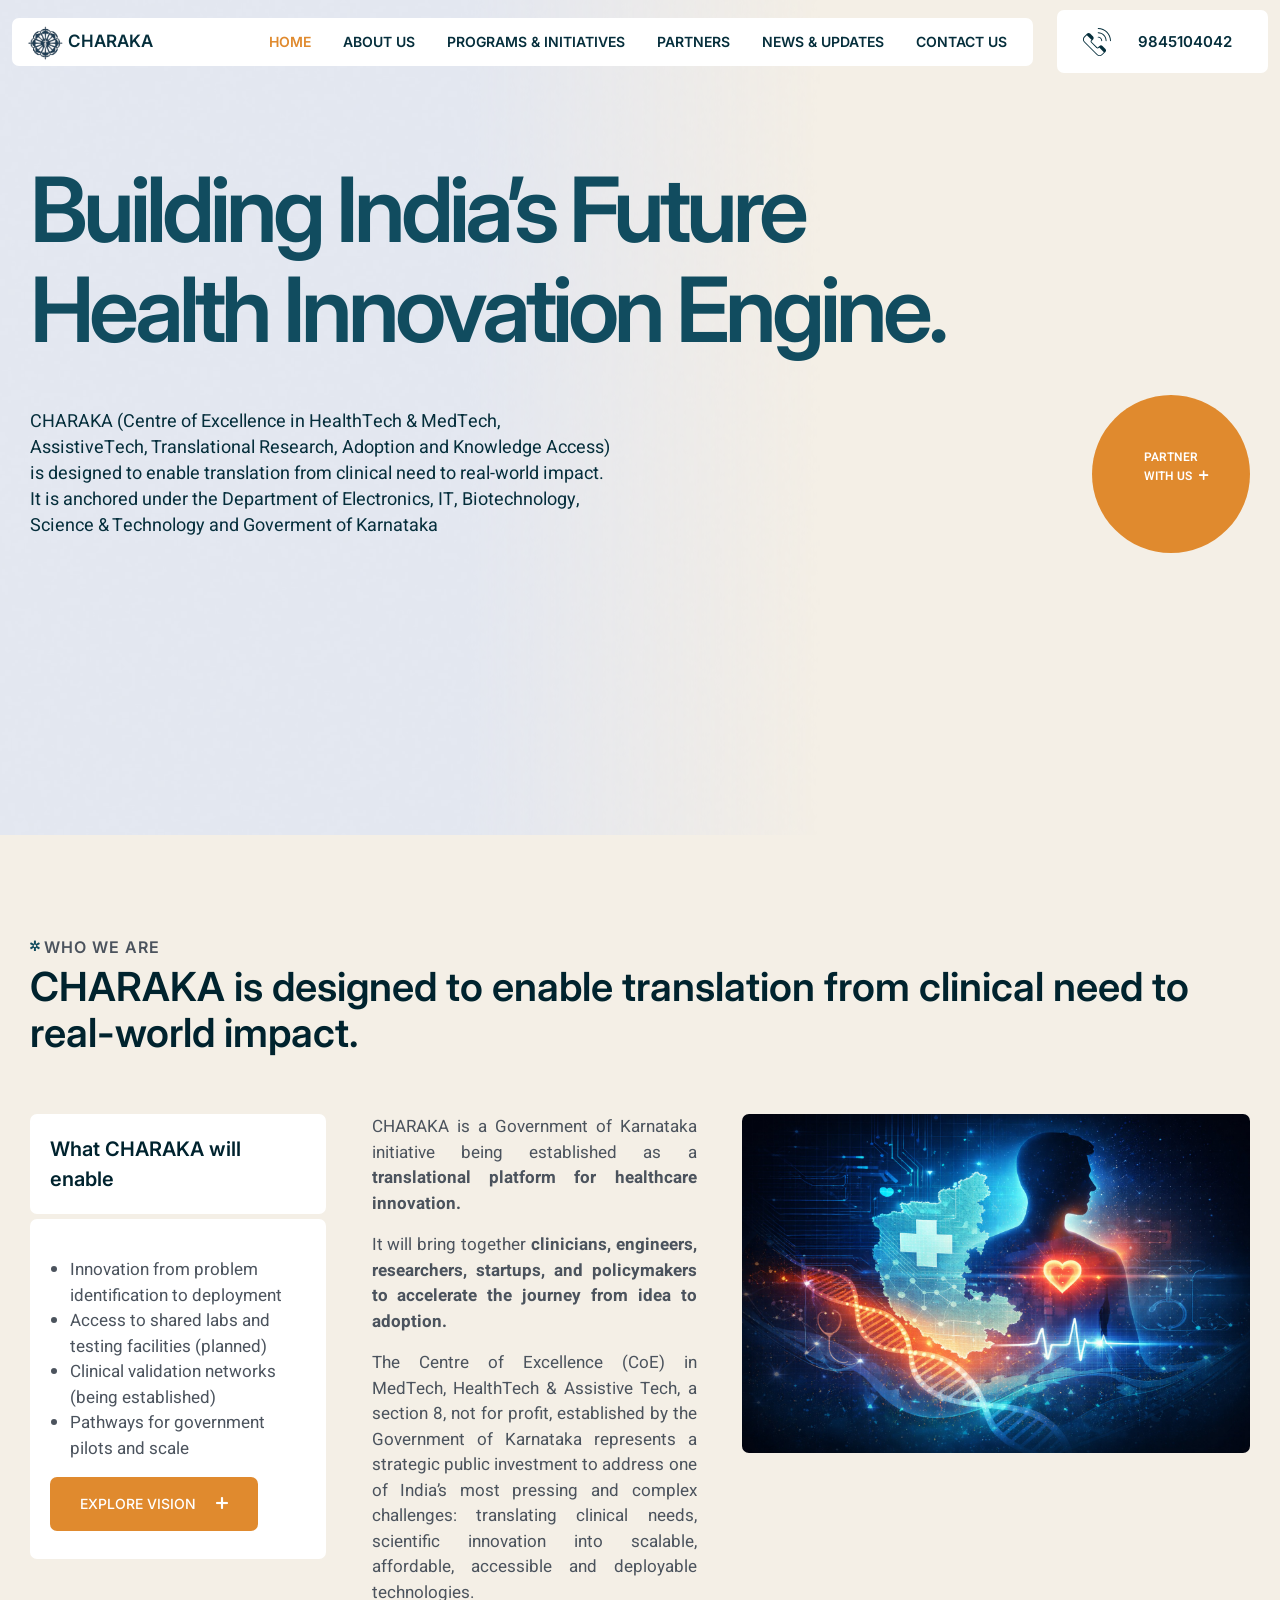
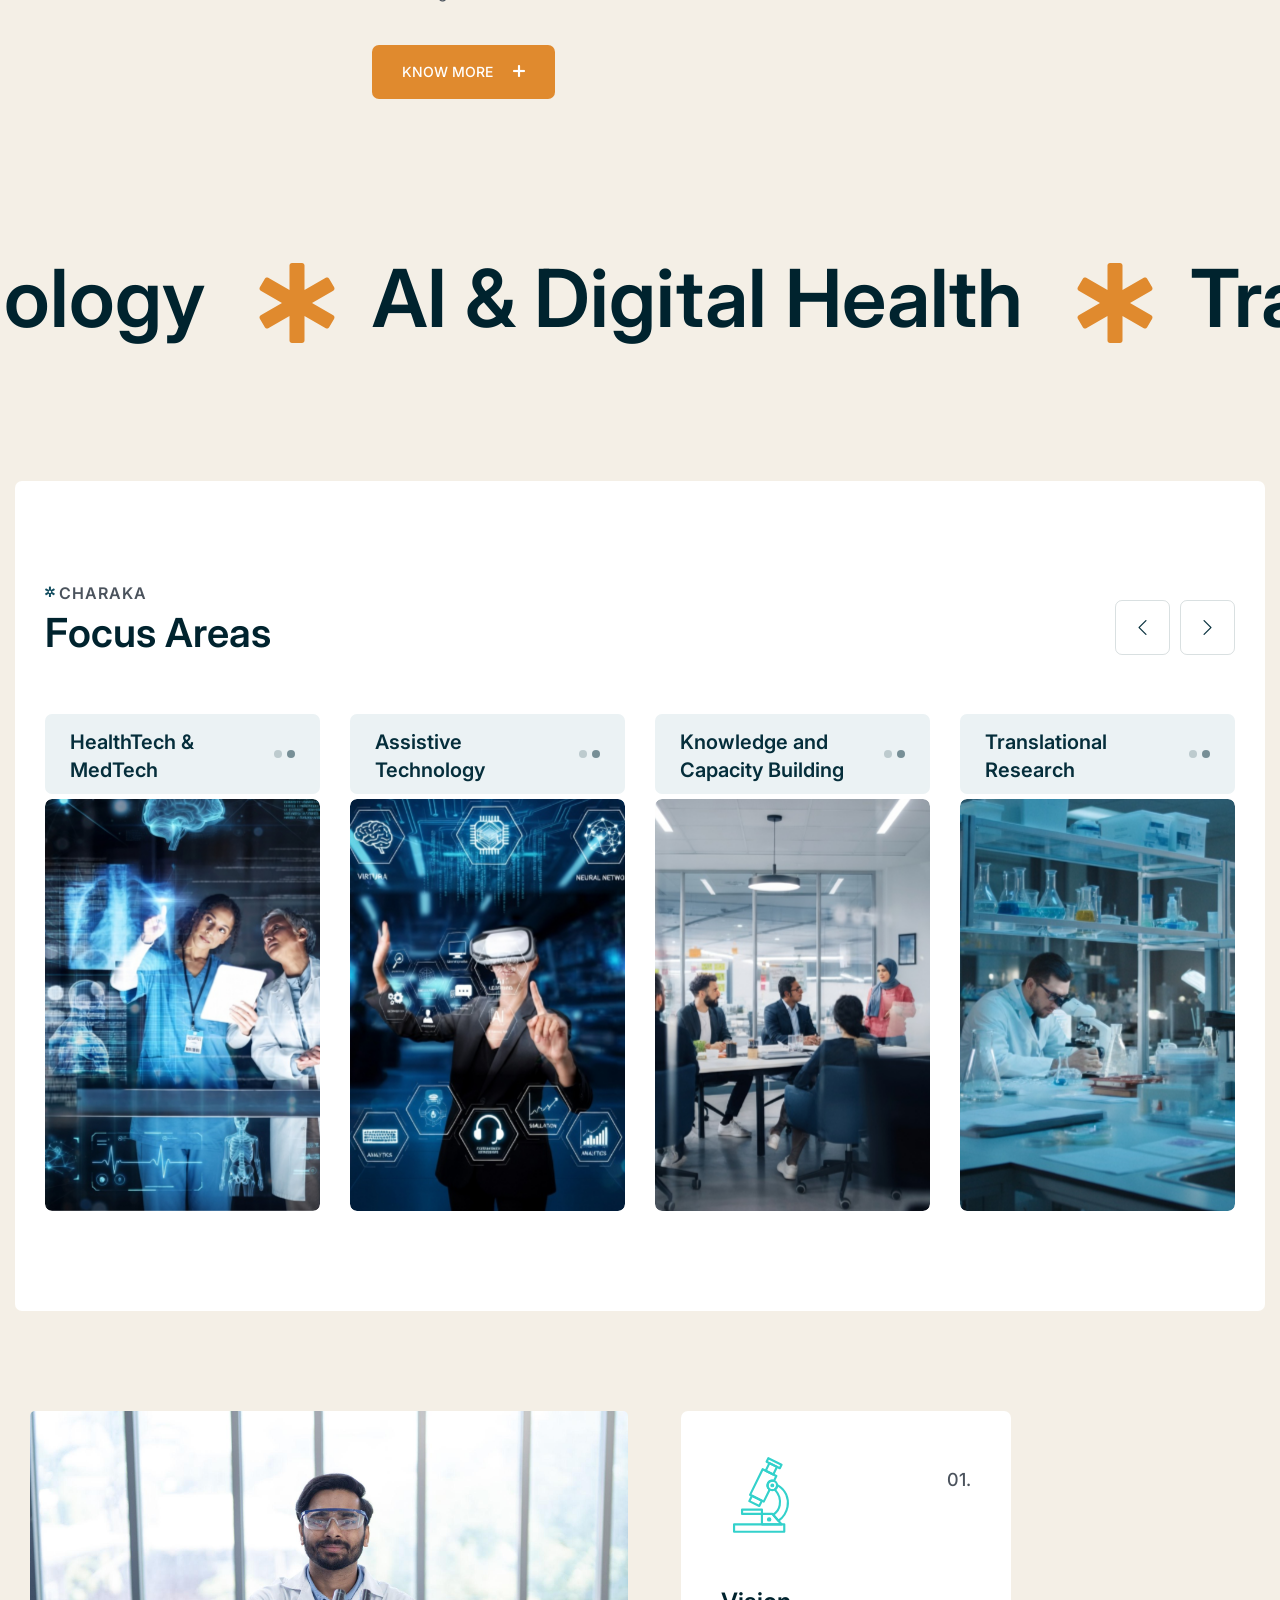
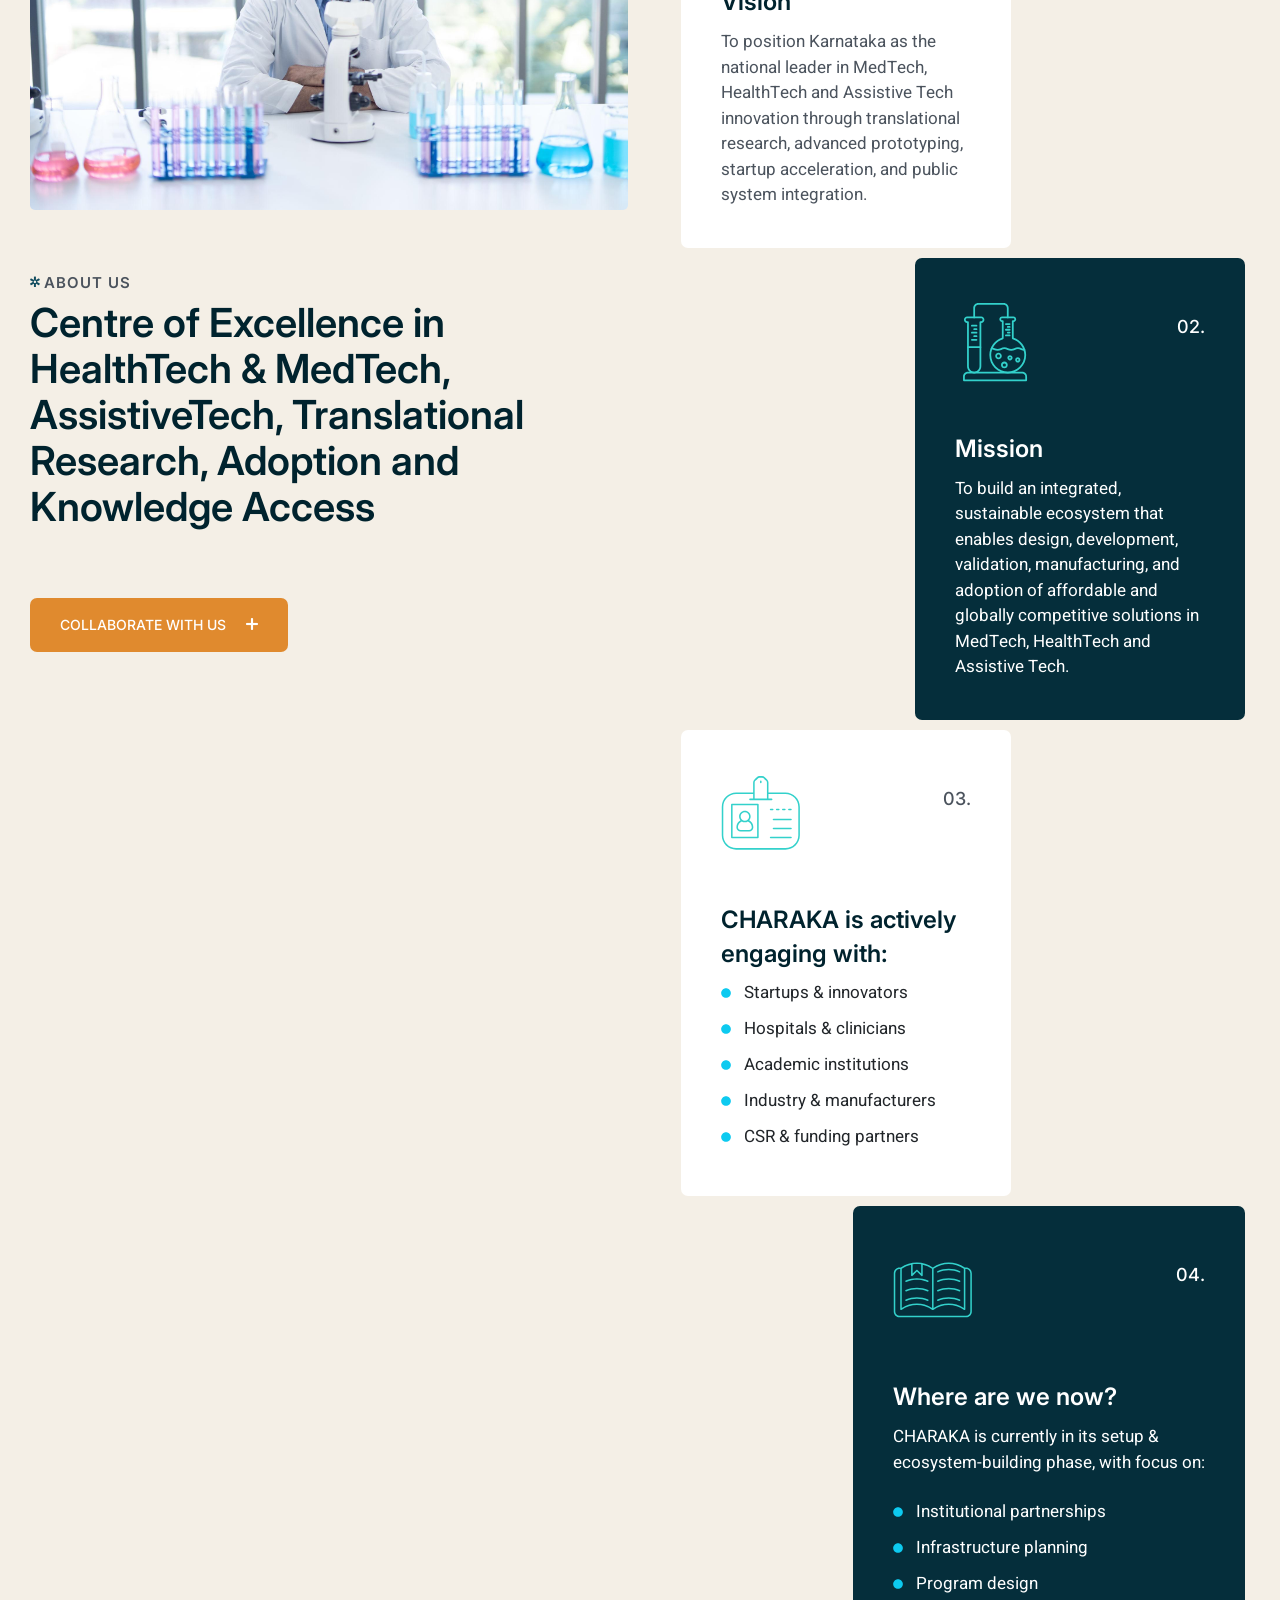
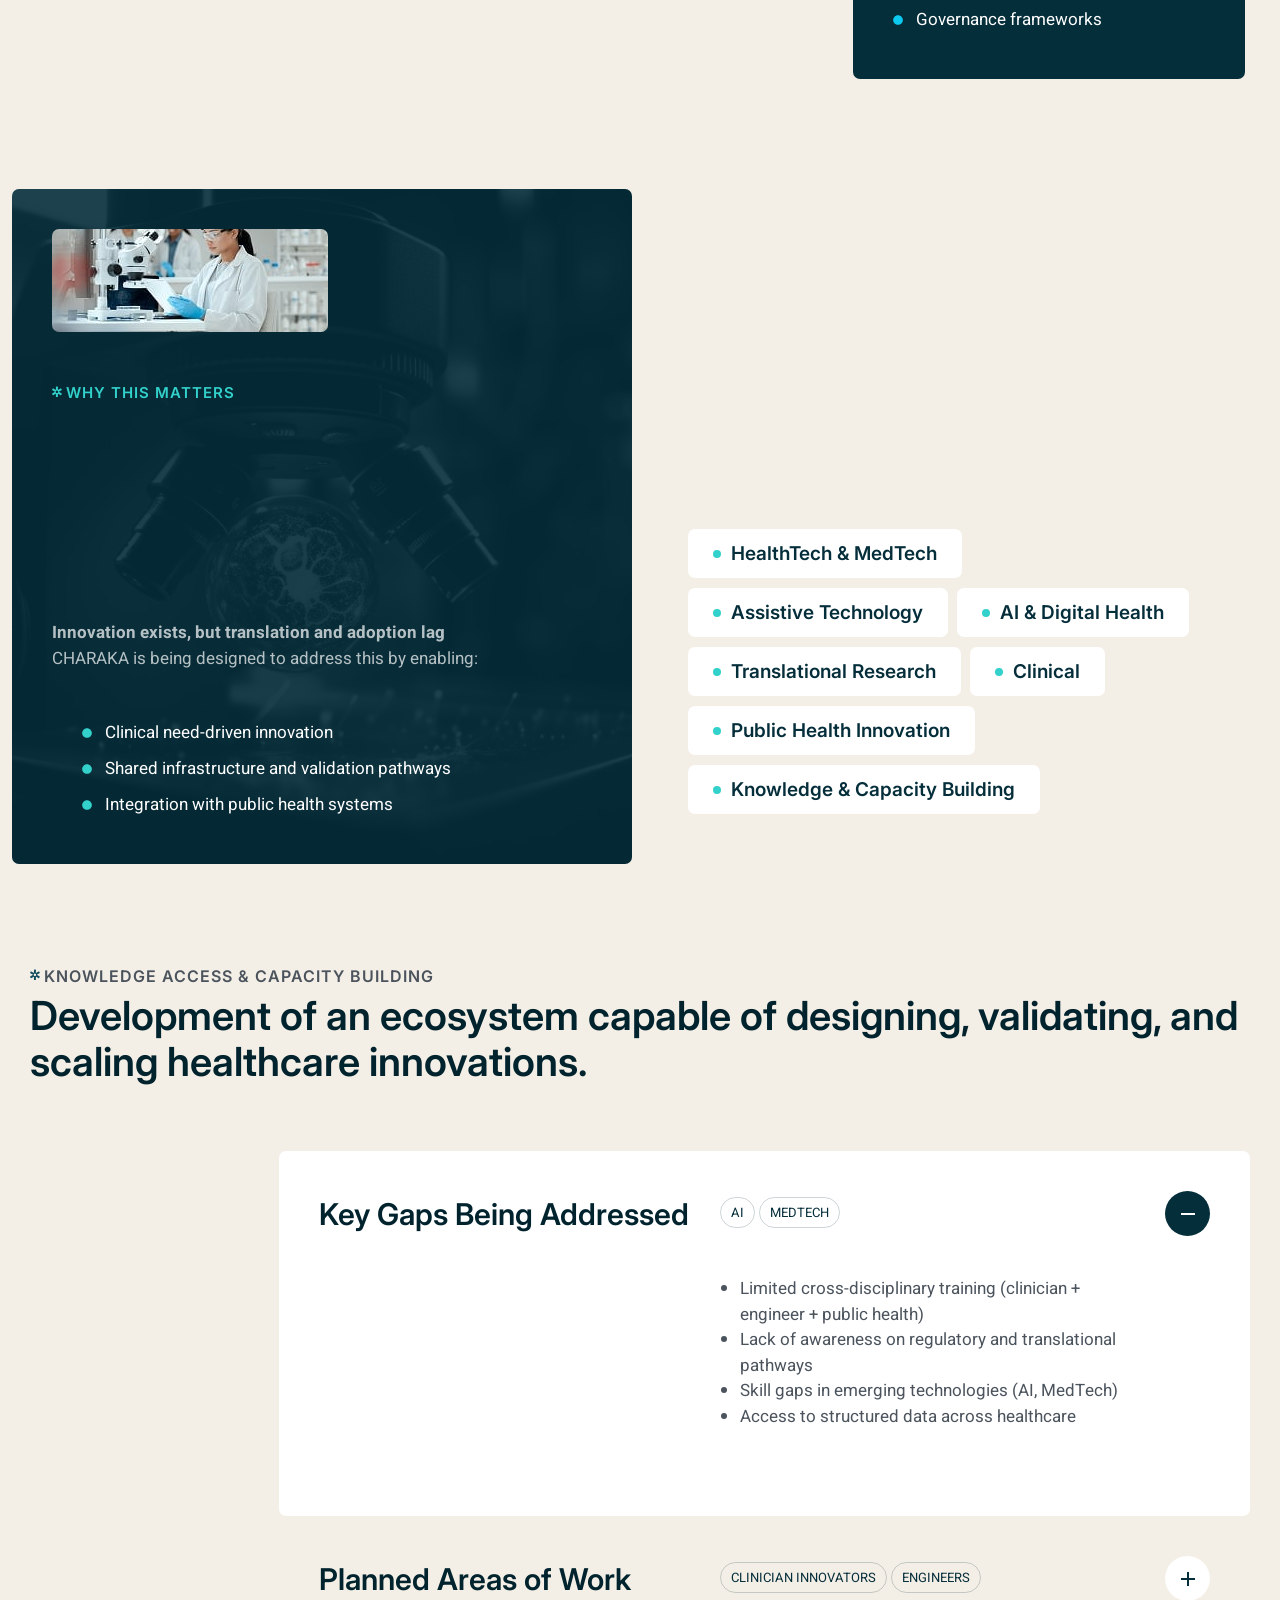
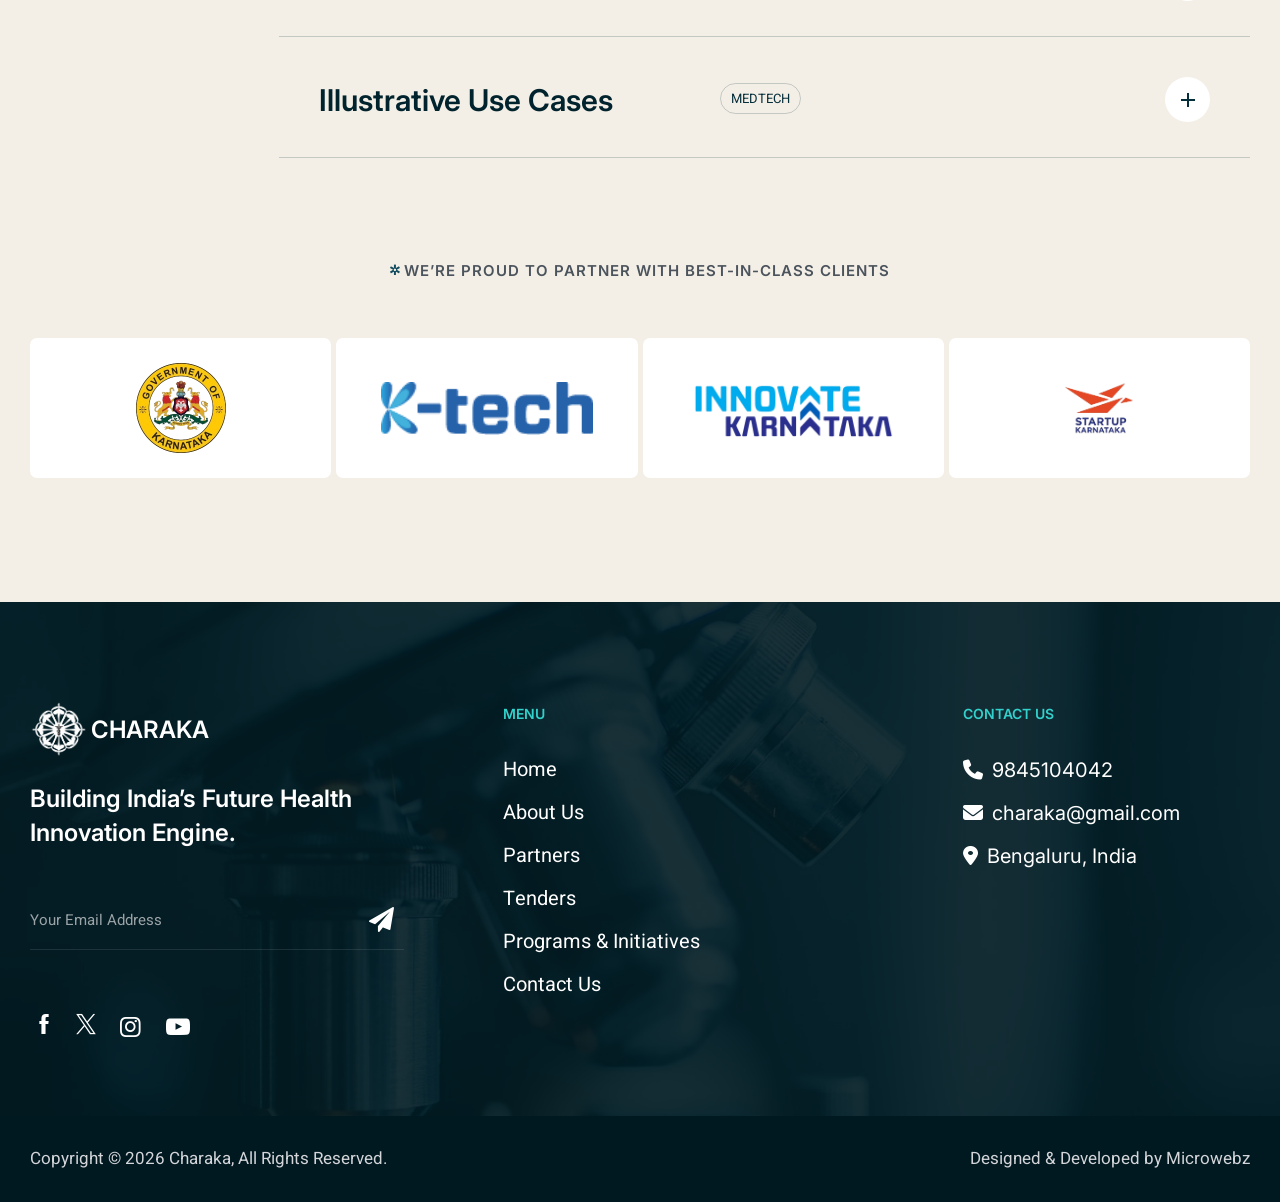
==== commit fa12fe4b: "all pages" ====
--- a/index.html
+++ b/index.html
@@ -318,6 +318,19 @@
 
 		.facus-key {
 			height: 80px;
+		}
+
+		.pbmit-service-style-1 .pbmit-content-wrap::before {
+			background-color: #e08b30;
+		}
+
+		.e-fas-star-of-life {
+			fill: #e08a2e;
+		}
+
+		.list-group .pbmit-icon-list-icon svg {
+			fill: #0dcaf0;
+			transition: fill 0.3s;
 		}
 	</style>
 </head>
@@ -615,7 +628,7 @@
 																		</li>
 																	</ul>
 																</div>
-																<a href="aboutus.html" class="pbmit-btn mt-3">
+																<a href="#explorevision" class="pbmit-btn mt-3">
 																	<span class="pbmit-button-content-wrapper">
 																		<span class="pbmit-button-text">Explore
 																			Vision</span>
@@ -1065,7 +1078,8 @@
 								</div>
 								<div class="pbmit-heading-subheading animation-style3 mb-0">
 									<h2 class="pbmit-subtitle">About Us</h2>
-									<h2 class="pbmit-title">Be Part of the CHARAKA Ecosystem</h2>
+									<h2 class="pbmit-title1">Centre of Excellence in HealthTech & MedTech,
+										AssistiveTech, Translational Research, Adoption and Knowledge Access</h2>
 								</div>
 								<div class="d-flex flex-column align-items-start">
 									<a href="contactus.html" class="pbmit-btn">
@@ -1131,7 +1145,7 @@
 													</div>
 													<div class="pbmit-ihbox-box-number">01</div>
 												</div>
-												<div class="pbmit-ihbox-contents">
+												<div class="pbmit-ihbox-contents" id="explorevision">
 													<h2 class="pbmit-element-title">
 														Vision
 													</h2>
@@ -1338,13 +1352,77 @@
 														CHARAKA is actively <br>engaging with:
 													</h2>
 													<div class="pbmit-heading-desc">
-														<ul style="list-style-type: disc; padding-left: 20px;">
-															<li>Startups & innovators</li>
-															<li>Hospitals & clinicians</li>
-															<li>Academic institutions</li>
-															<li>Industry & manufacturers</li>
-															<li>CSR & funding partners</li>
+<ul class="list-group">
+															<li class="list-group-item">
+																<span class="pbmit-icon-list-icon">
+																	<svg aria-hidden="true"
+																		class="e-font-icon-svg e-fas-circle"
+																		viewBox="0 0 512 512"
+																		xmlns="http://www.w3.org/2000/svg">
+																		<path
+																			d="M256 8C119 8 8 119 8 256s111 248 248 248 248-111 248-248S393 8 256 8z">
+																		</path>
+																	</svg>
+																</span>
+																<span
+																	class="pbmit-icon-list-text text-dark">Startups & innovators</span>
+															</li>
+															<li class="list-group-item">
+																<span class="pbmit-icon-list-icon">
+																	<svg aria-hidden="true"
+																		class="e-font-icon-svg e-fas-circle"
+																		viewBox="0 0 512 512"
+																		xmlns="http://www.w3.org/2000/svg">
+																		<path
+																			d="M256 8C119 8 8 119 8 256s111 248 248 248 248-111 248-248S393 8 256 8z">
+																		</path>
+																	</svg>
+																</span>
+																<span
+																	class="pbmit-icon-list-text text-dark">Hospitals & clinicians</span>
+															</li>
+															<li class="list-group-item">
+																<span class="pbmit-icon-list-icon">
+																	<svg aria-hidden="true"
+																		class="e-font-icon-svg e-fas-circle"
+																		viewBox="0 0 512 512"
+																		xmlns="http://www.w3.org/2000/svg">
+																		<path
+																			d="M256 8C119 8 8 119 8 256s111 248 248 248 248-111 248-248S393 8 256 8z">
+																		</path>
+																	</svg>
+																</span>
+																<span class="pbmit-icon-list-text text-dark">Academic institutions</span>
+															</li>
+															<li class="list-group-item">
+																<span class="pbmit-icon-list-icon">
+																	<svg aria-hidden="true"
+																		class="e-font-icon-svg e-fas-circle"
+																		viewBox="0 0 512 512"
+																		xmlns="http://www.w3.org/2000/svg">
+																		<path
+																			d="M256 8C119 8 8 119 8 256s111 248 248 248 248-111 248-248S393 8 256 8z">
+																		</path>
+																	</svg>
+																</span>
+																<span class="pbmit-icon-list-text text-dark">Industry & manufacturers</span>
+															</li>
+															<li class="list-group-item">
+																<span class="pbmit-icon-list-icon">
+																	<svg aria-hidden="true"
+																		class="e-font-icon-svg e-fas-circle"
+																		viewBox="0 0 512 512"
+																		xmlns="http://www.w3.org/2000/svg">
+																		<path
+																			d="M256 8C119 8 8 119 8 256s111 248 248 248 248-111 248-248S393 8 256 8z">
+																		</path>
+																	</svg>
+																</span>
+																<span class="pbmit-icon-list-text text-dark">CSR & funding partners</span>
+															</li>
 														</ul>
+
+														
 													</div>
 												</div>
 											</div>
@@ -1400,12 +1478,67 @@
 													<P class="text-white">CHARAKA is currently in its setup & <br>
 														ecosystem-building phase, with focus on:</P>
 													<div class="pbmit-heading-desc">
-														<ul style="list-style-type: disc; padding-left: 20px;">
-															<li>Institutional partnerships</li>
-															<li>Infrastructure planning</li>
-															<li>Program design</li>
-															<li>Governance frameworks</li>
+														<ul class="list-group">
+															<li class="list-group-item">
+																<span class="pbmit-icon-list-icon">
+																	<svg aria-hidden="true"
+																		class="e-font-icon-svg e-fas-circle"
+																		viewBox="0 0 512 512"
+																		xmlns="http://www.w3.org/2000/svg">
+																		<path
+																			d="M256 8C119 8 8 119 8 256s111 248 248 248 248-111 248-248S393 8 256 8z">
+																		</path>
+																	</svg>
+																</span>
+																<span
+																	class="pbmit-icon-list-text text-white">Institutional
+																	partnerships</span>
+															</li>
+															<li class="list-group-item">
+																<span class="pbmit-icon-list-icon">
+																	<svg aria-hidden="true"
+																		class="e-font-icon-svg e-fas-circle"
+																		viewBox="0 0 512 512"
+																		xmlns="http://www.w3.org/2000/svg">
+																		<path
+																			d="M256 8C119 8 8 119 8 256s111 248 248 248 248-111 248-248S393 8 256 8z">
+																		</path>
+																	</svg>
+																</span>
+																<span
+																	class="pbmit-icon-list-text text-white">Infrastructure
+																	planning</span>
+															</li>
+															<li class="list-group-item">
+																<span class="pbmit-icon-list-icon">
+																	<svg aria-hidden="true"
+																		class="e-font-icon-svg e-fas-circle"
+																		viewBox="0 0 512 512"
+																		xmlns="http://www.w3.org/2000/svg">
+																		<path
+																			d="M256 8C119 8 8 119 8 256s111 248 248 248 248-111 248-248S393 8 256 8z">
+																		</path>
+																	</svg>
+																</span>
+																<span class="pbmit-icon-list-text text-white">Program
+																	design</span>
+															</li>
+															<li class="list-group-item">
+																<span class="pbmit-icon-list-icon">
+																	<svg aria-hidden="true"
+																		class="e-font-icon-svg e-fas-circle"
+																		viewBox="0 0 512 512"
+																		xmlns="http://www.w3.org/2000/svg">
+																		<path
+																			d="M256 8C119 8 8 119 8 256s111 248 248 248 248-111 248-248S393 8 256 8z">
+																		</path>
+																	</svg>
+																</span>
+																<span class="pbmit-icon-list-text text-white">Governance
+																	frameworks</span>
+															</li>
 														</ul>
+
 													</div>
 												</div>
 											</div>
@@ -1952,6 +2085,7 @@
 									</span>
 								</li>
 								<li class="pbmit-list-item">
+
 									<span class="pbmit-list-item-inner">
 										<a class="pbmit-list-item-link pbmit-list-item-title"
 											href="mailto:charaka@gmail.com">
--- a/css/shortcode.css
+++ b/css/shortcode.css
@@ -4416,7 +4416,7 @@
     font-weight: normal;
     line-height: normal;
     padding: 10px 45px 10px 0;
-	color: var(--pbmit-blackish-color);
+	color: #fff;
 	background-color: transparent;
 	border: none;
 	border-radius: 0;
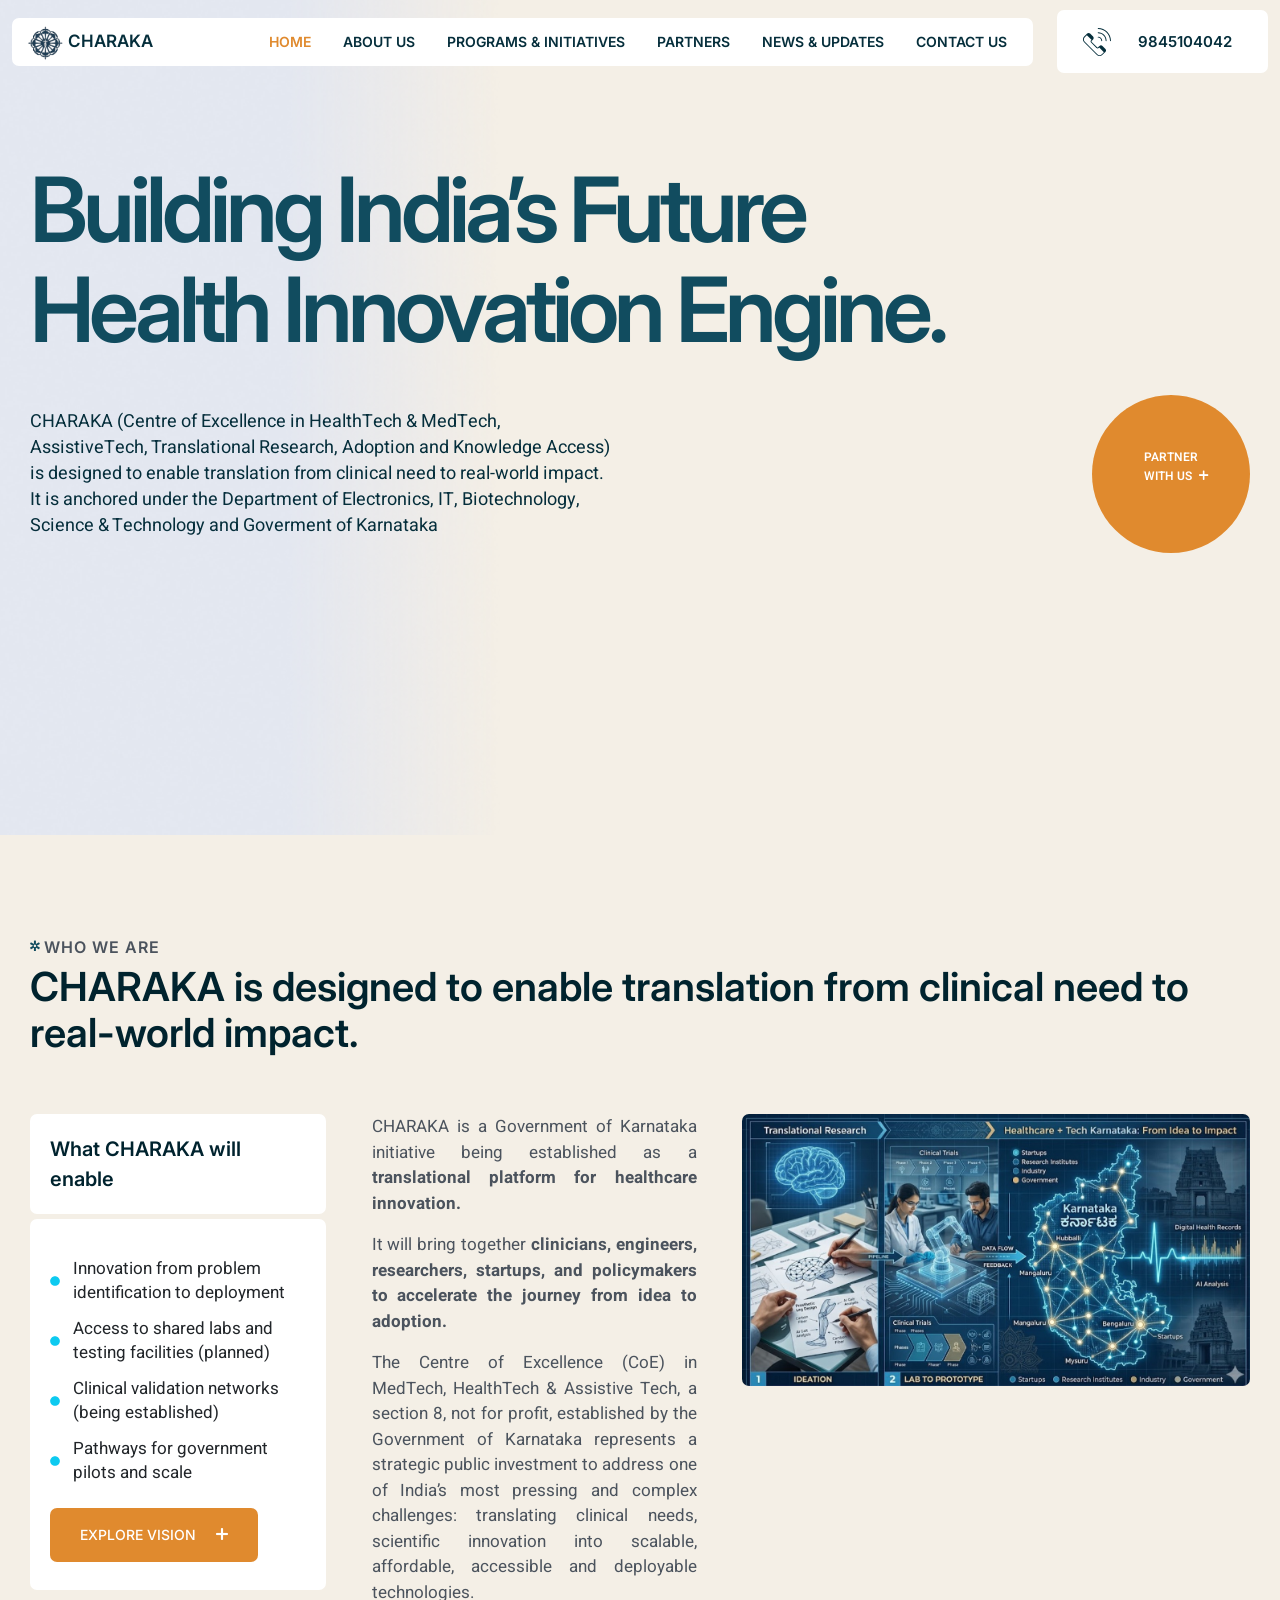
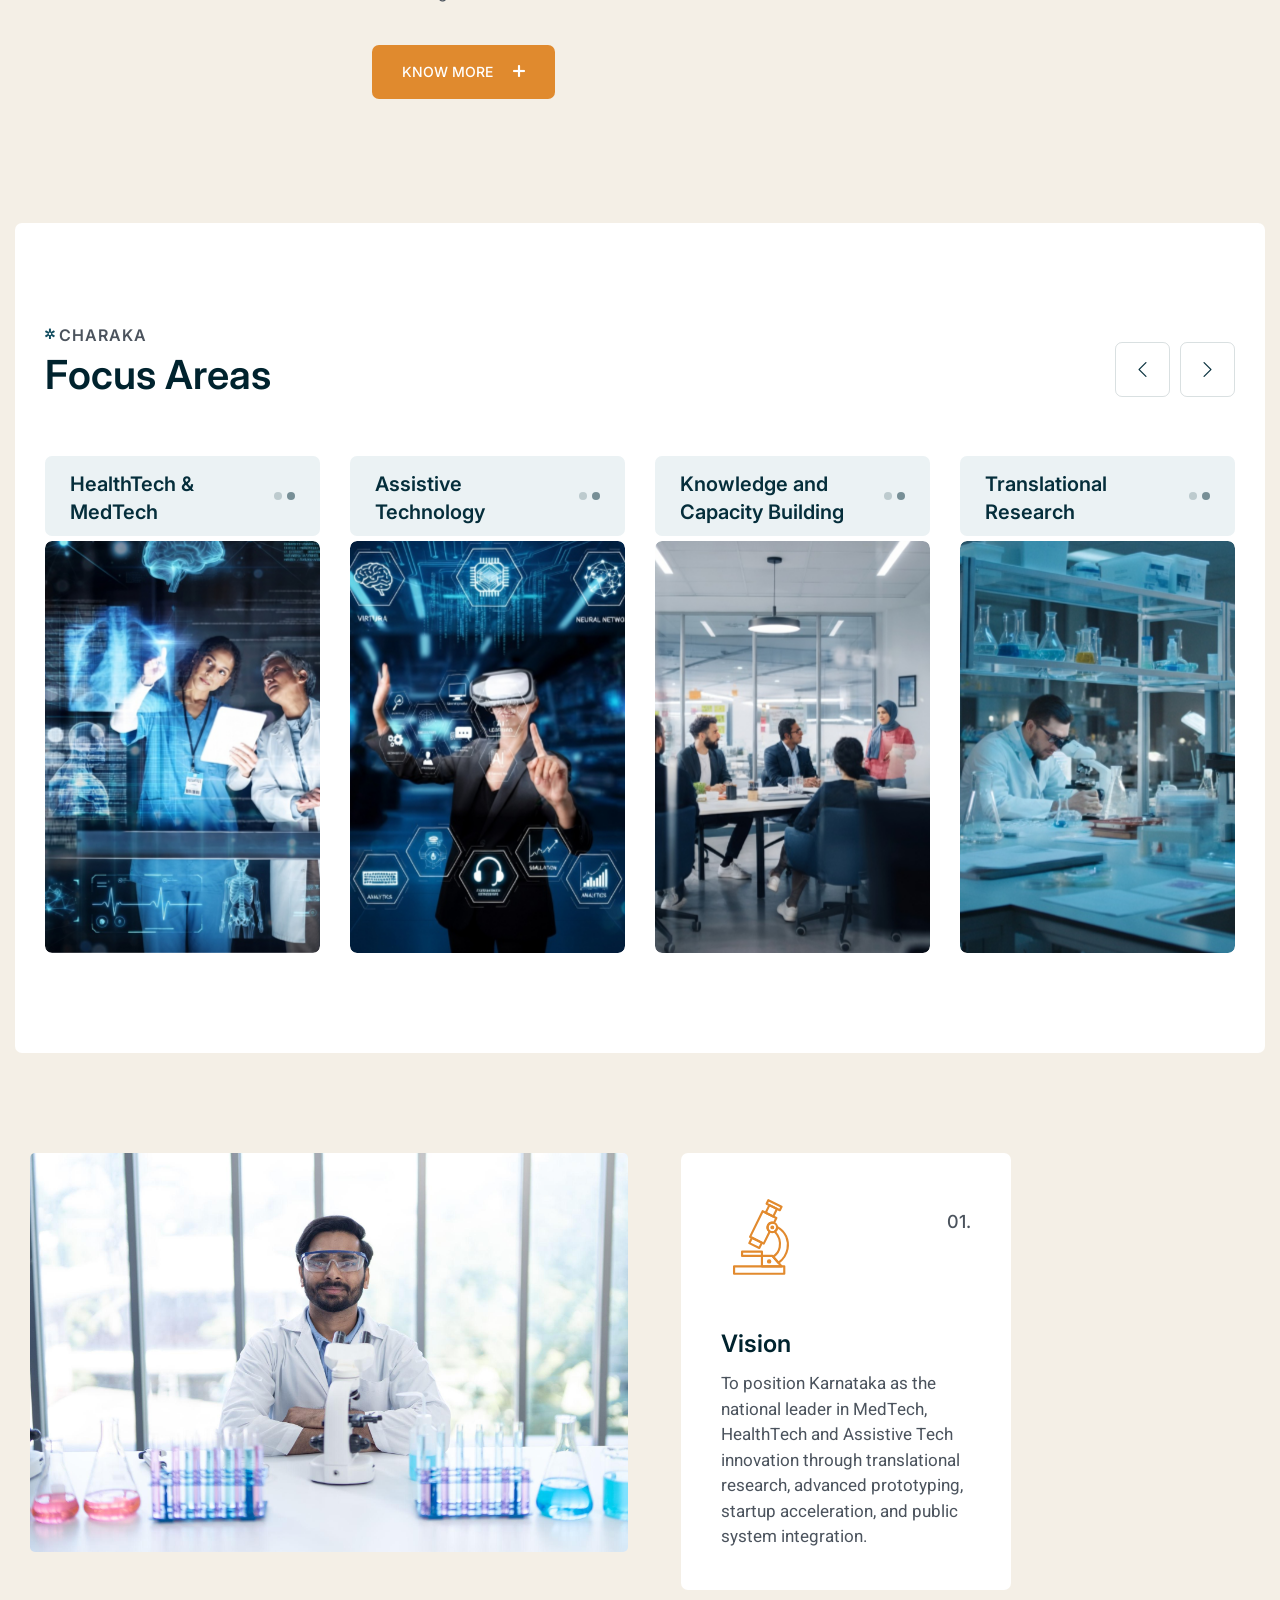
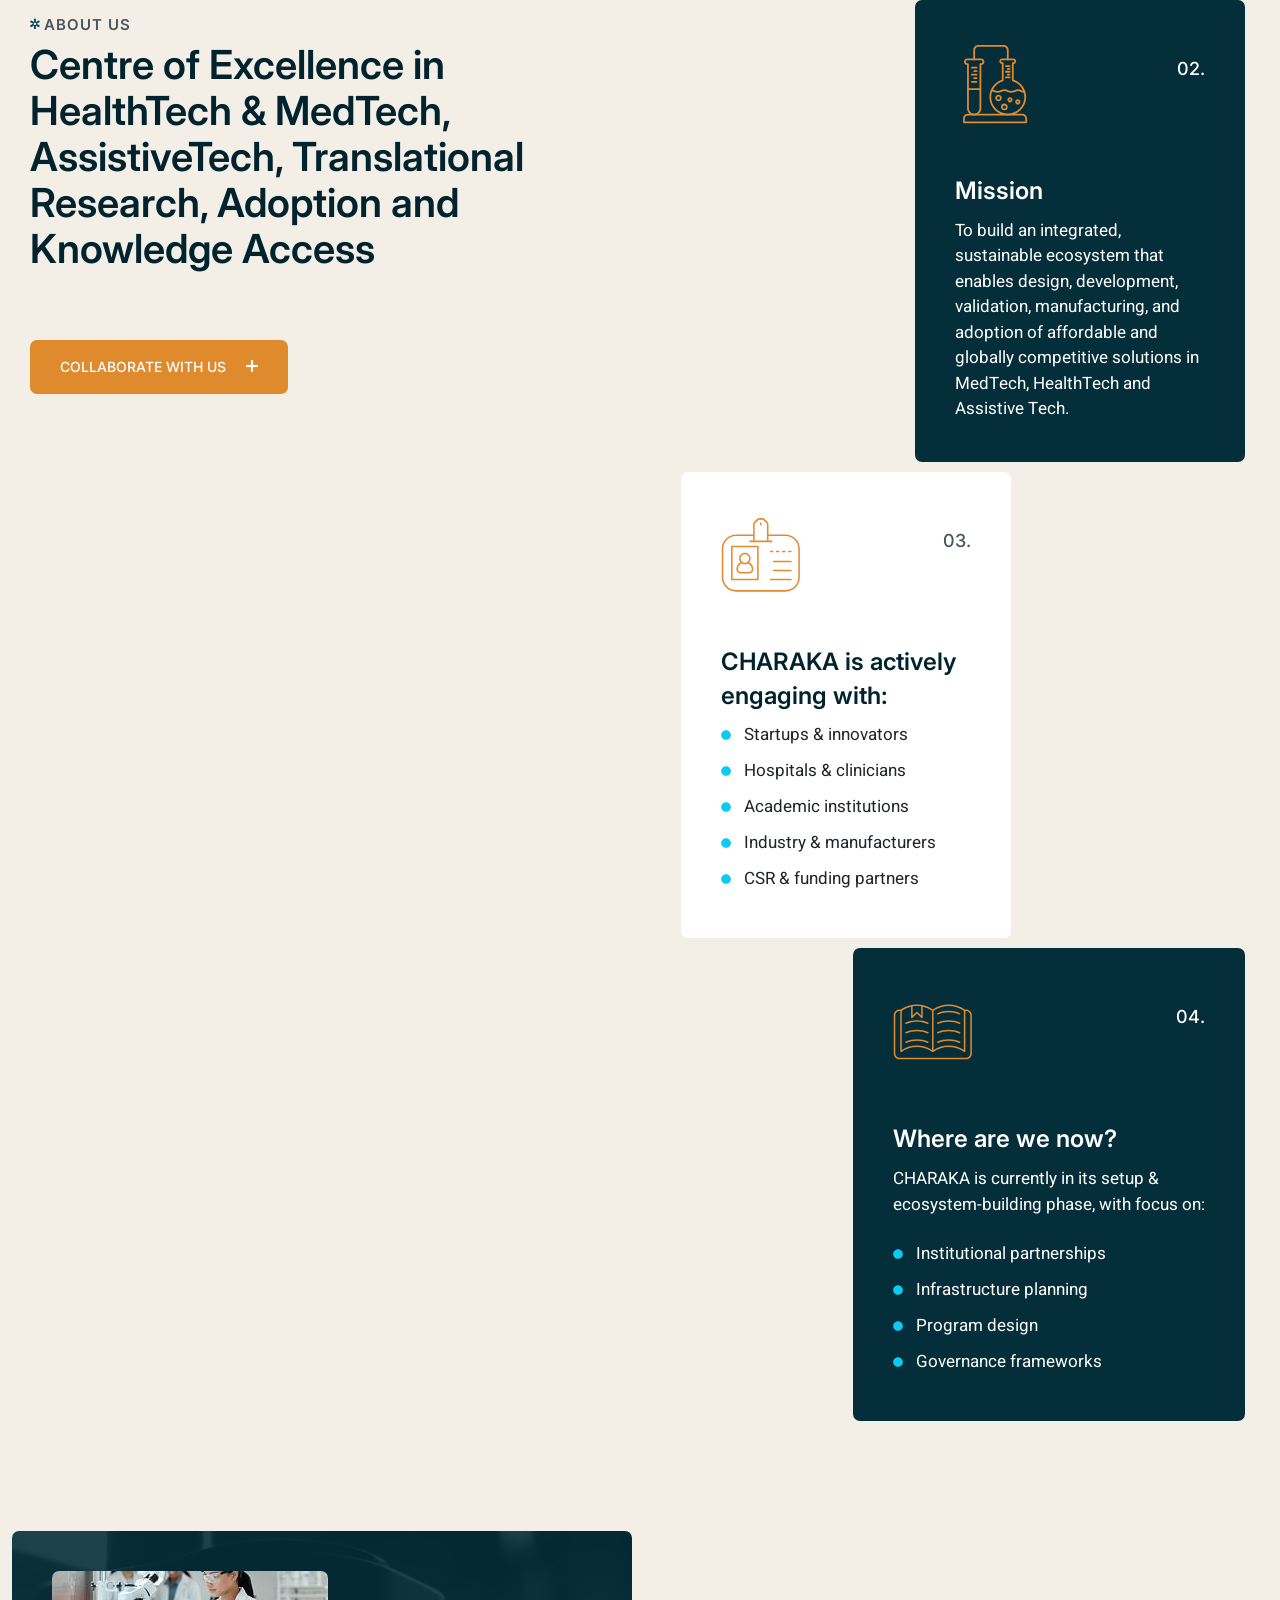
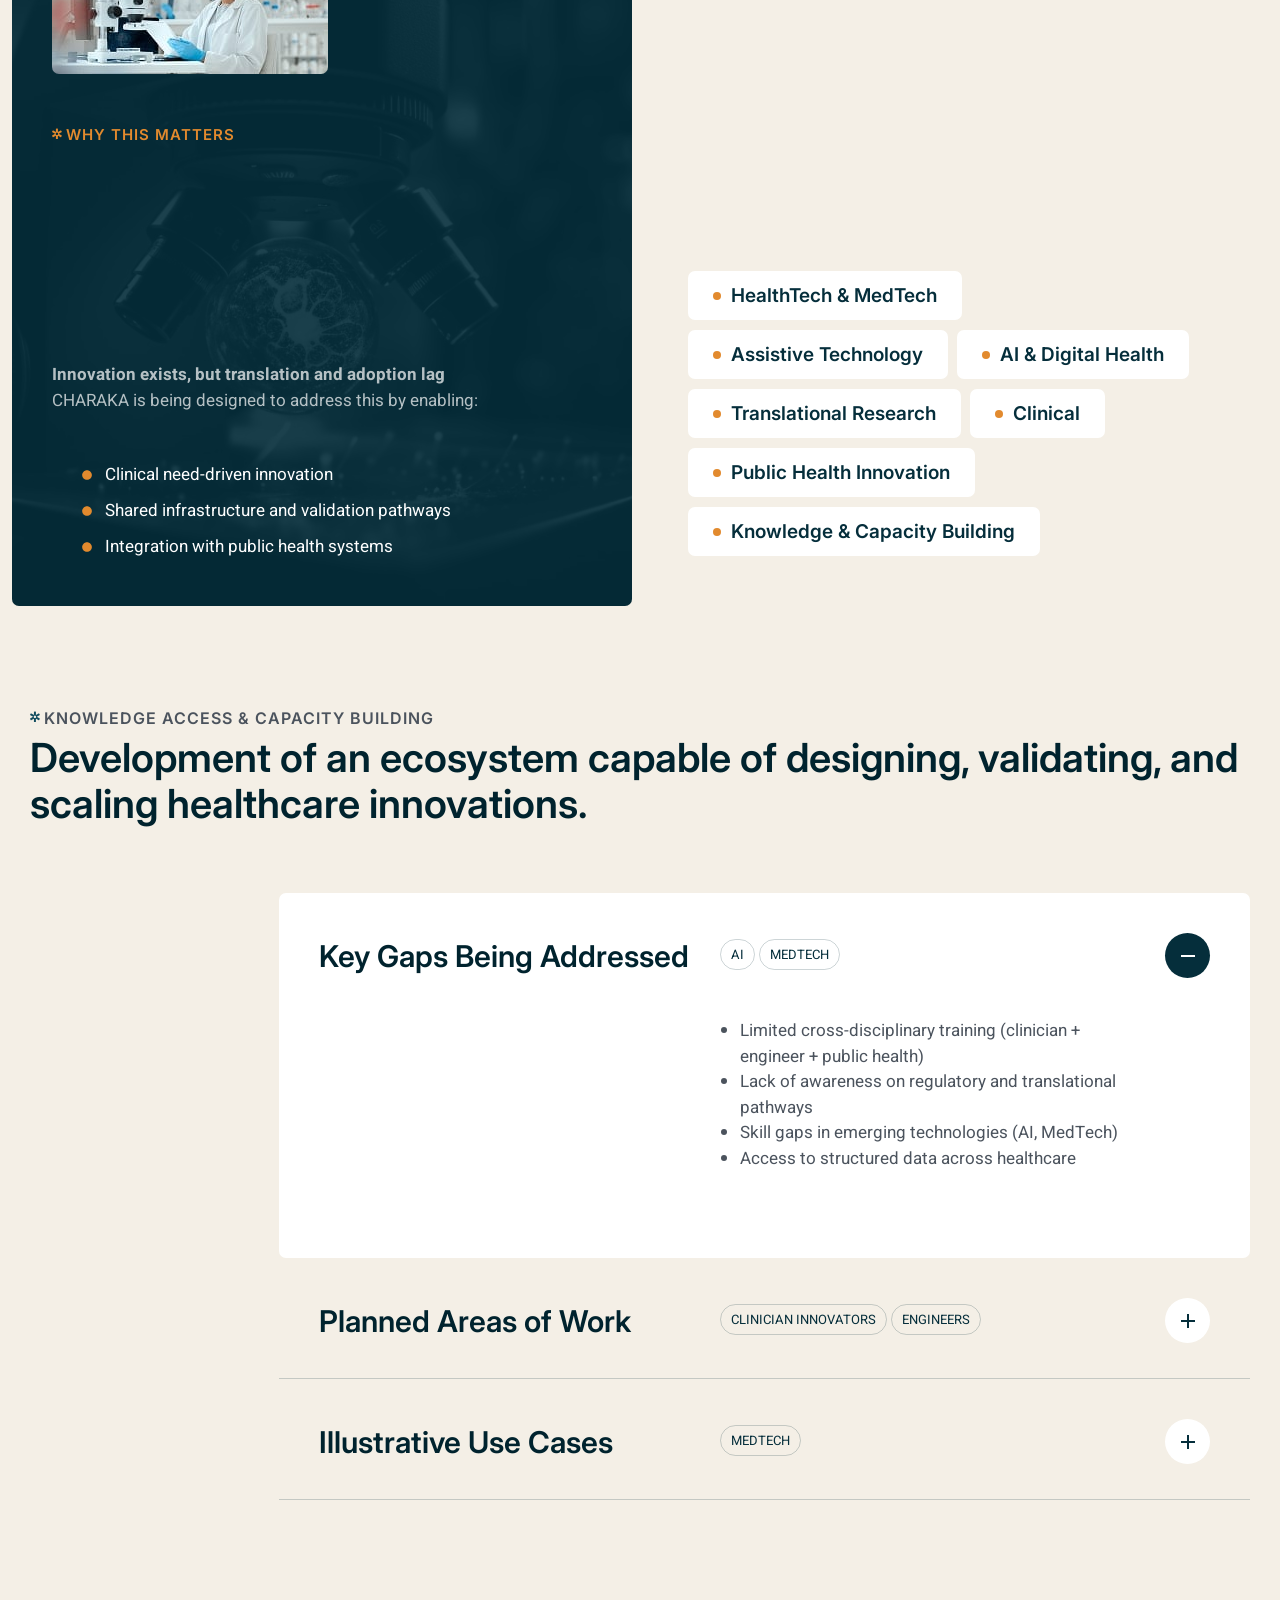
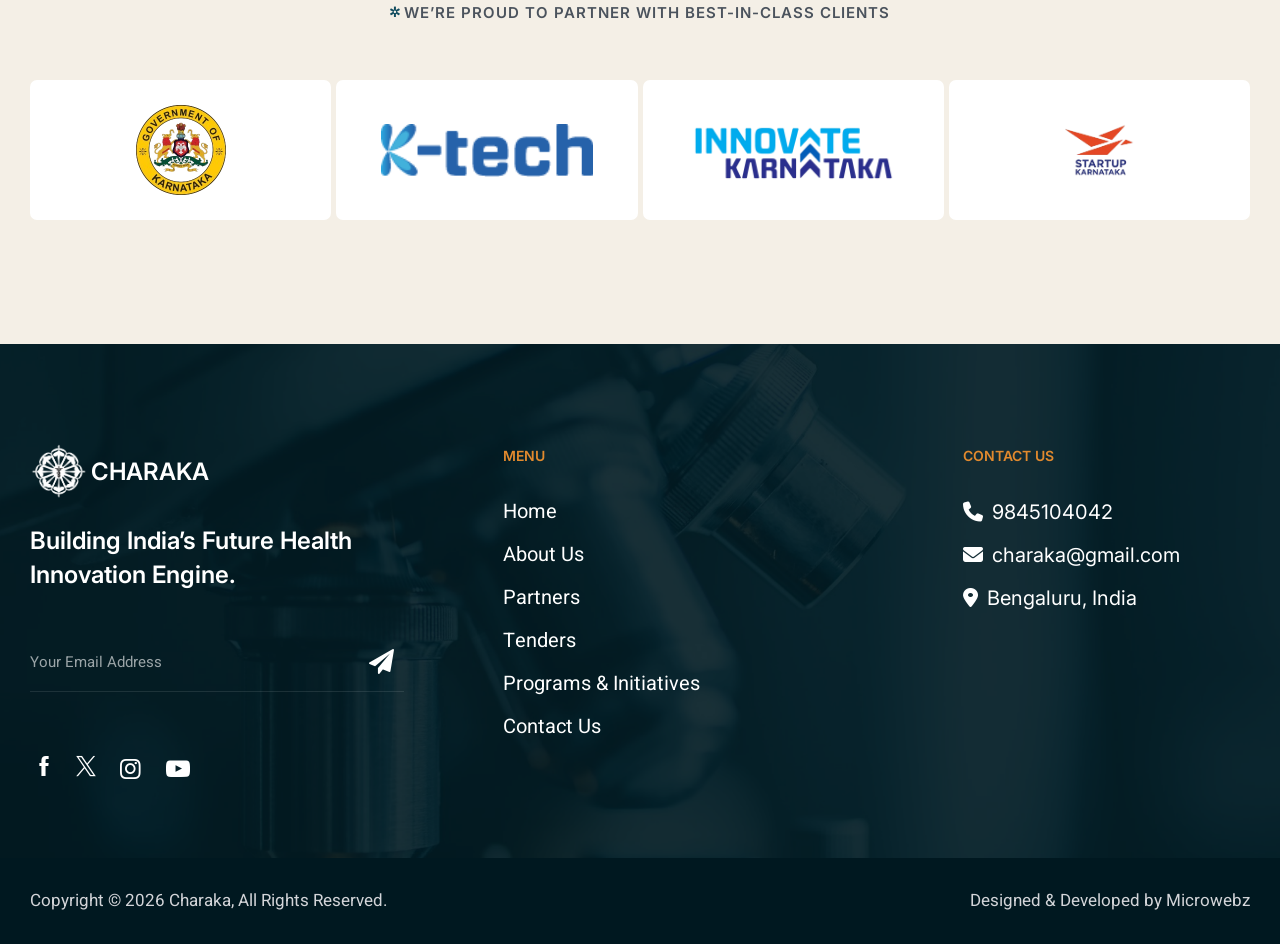
==== commit d0240da0: "all pages" ====
--- a/index.html
+++ b/index.html
@@ -55,7 +55,6 @@
 			background: url("images/website/slider-bg-cover.png") center center / cover no-repeat !important;
 			position: absolute !important;
 			display: block !important;
-			width: 820px !important;
 			height: 100% !important;
 			top: 0 !important;
 			left: 0 !important;
@@ -121,6 +120,12 @@
 		@media (max-width: 575px) {
 			.pbmit-slider-one .pbmit-slider-content {
 				padding-top: 14px;
+			}
+
+			.pbmit-portfolio-style-2 .pbmit-btn-wrap {
+				position: absolute;
+				top: 50px;
+				right: 20px;
 			}
 
 			.about-one-content .right-box {
@@ -616,17 +621,74 @@
 															</div>
 															<div class="pbmit-ihbox-contents">
 																<div class="pbmit-heading-desc">
-																	<ul
-																		style="list-style-type: disc; padding-left: 20px;">
-																		<li>Innovation from problem identification to
-																			deployment</li>
-																		<li>Access to shared labs and testing facilities
-																			(planned)</li>
-																		<li>Clinical validation networks (being
-																			established)</li>
-																		<li>Pathways for government pilots and scale
+																	<ul class="list-group">
+																		<li class="list-group-item">
+																			<span class="pbmit-icon-list-icon">
+																				<svg aria-hidden="true"
+																					class="e-font-icon-svg e-fas-circle"
+																					viewBox="0 0 512 512"
+																					xmlns="http://www.w3.org/2000/svg">
+																					<path
+																						d="M256 8C119 8 8 119 8 256s111 248 248 248 248-111 248-248S393 8 256 8z">
+																					</path>
+																				</svg>
+																			</span>
+																			<span
+																				class="pbmit-icon-list-text text-dark">Innovation
+																				from problem identification to
+																				deployment</span>
 																		</li>
+																		<li class="list-group-item">
+																			<span class="pbmit-icon-list-icon">
+																				<svg aria-hidden="true"
+																					class="e-font-icon-svg e-fas-circle"
+																					viewBox="0 0 512 512"
+																					xmlns="http://www.w3.org/2000/svg">
+																					<path
+																						d="M256 8C119 8 8 119 8 256s111 248 248 248 248-111 248-248S393 8 256 8z">
+																					</path>
+																				</svg>
+																			</span>
+																			<span
+																				class="pbmit-icon-list-text text-dark">Access
+																				to shared labs and testing facilities
+																				(planned)</span>
+																		</li>
+																		<li class="list-group-item">
+																			<span class="pbmit-icon-list-icon">
+																				<svg aria-hidden="true"
+																					class="e-font-icon-svg e-fas-circle"
+																					viewBox="0 0 512 512"
+																					xmlns="http://www.w3.org/2000/svg">
+																					<path
+																						d="M256 8C119 8 8 119 8 256s111 248 248 248 248-111 248-248S393 8 256 8z">
+																					</path>
+																				</svg>
+																			</span>
+																			<span
+																				class="pbmit-icon-list-text text-dark">Clinical
+																				validation networks (being
+																				established)</span>
+																		</li>
+																		<li class="list-group-item">
+																			<span class="pbmit-icon-list-icon">
+																				<svg aria-hidden="true"
+																					class="e-font-icon-svg e-fas-circle"
+																					viewBox="0 0 512 512"
+																					xmlns="http://www.w3.org/2000/svg">
+																					<path
+																						d="M256 8C119 8 8 119 8 256s111 248 248 248 248-111 248-248S393 8 256 8z">
+																					</path>
+																				</svg>
+																			</span>
+																			<span
+																				class="pbmit-icon-list-text text-dark">Pathways
+																				for government pilots and scale</span>
+																		</li>
+
 																	</ul>
+
+
 																</div>
 																<a href="#explorevision" class="pbmit-btn mt-3">
 																	<span class="pbmit-button-content-wrapper">
@@ -710,7 +772,7 @@
 								</div>
 							</div>
 							<div class="col-md-5 full-width-1200 animated animation-delay-200 animation fadeInUp">
-								<img src="images/website/aboutusimage.jpeg" class="img-fluid rounded-7" alt="">
+								<img src="images/website/aboutcharaka.jpeg" class="img-fluid rounded-7" alt="">
 							</div>
 						</div>
 					</div>
@@ -719,11 +781,10 @@
 			<!-- About End -->
 
 			<!-- Marquee Start -->
-			<section class="section-lgb">
+			<!-- <section class="section-lgb">
 				<div class="container-fluid p-0">
 					<div class="swiper-slider marquee">
 						<div class="swiper-wrapper">
-							<!-- Slide1 -->
 							<article class="pbmit-marquee-effect-style-1 swiper-slide">
 								<div class="pbmit-tag-wrapper">
 									<div class="pbmit-ihbox-icon">
@@ -741,7 +802,6 @@
 									</h2>
 								</div>
 							</article>
-							<!-- Slide2 -->
 							<article class="pbmit-marquee-effect-style-1 swiper-slide">
 								<div class="pbmit-tag-wrapper">
 									<div class="pbmit-ihbox-icon">
@@ -759,7 +819,6 @@
 									</h2>
 								</div>
 							</article>
-							<!-- Slide3 -->
 							<article class="pbmit-marquee-effect-style-1 swiper-slide">
 								<div class="pbmit-tag-wrapper">
 									<div class="pbmit-ihbox-icon">
@@ -777,7 +836,6 @@
 									</h2>
 								</div>
 							</article>
-							<!-- Slide4 -->
 							<article class="pbmit-marquee-effect-style-1 swiper-slide">
 								<div class="pbmit-tag-wrapper">
 									<div class="pbmit-ihbox-icon">
@@ -795,7 +853,6 @@
 									</h2>
 								</div>
 							</article>
-							<!-- Slide5 -->
 							<article class="pbmit-marquee-effect-style-1 swiper-slide">
 								<div class="pbmit-tag-wrapper">
 									<div class="pbmit-ihbox-icon">
@@ -813,7 +870,6 @@
 									</h2>
 								</div>
 							</article>
-							<!-- Slide6 -->
 							<article class="pbmit-marquee-effect-style-1 swiper-slide">
 								<div class="pbmit-tag-wrapper">
 									<div class="pbmit-ihbox-icon">
@@ -831,7 +887,6 @@
 									</h2>
 								</div>
 							</article>
-							<!-- Slide7 -->
 							<article class="pbmit-marquee-effect-style-1 swiper-slide">
 								<div class="pbmit-tag-wrapper">
 									<div class="pbmit-ihbox-icon">
@@ -852,7 +907,7 @@
 						</div>
 					</div>
 				</div>
-			</section>
+			</section> -->
 			<!-- Marquee End -->
 
 			<!-- Service Start -->
@@ -1352,7 +1407,7 @@
 														CHARAKA is actively <br>engaging with:
 													</h2>
 													<div class="pbmit-heading-desc">
-<ul class="list-group">
+														<ul class="list-group">
 															<li class="list-group-item">
 																<span class="pbmit-icon-list-icon">
 																	<svg aria-hidden="true"
@@ -1364,8 +1419,8 @@
 																		</path>
 																	</svg>
 																</span>
-																<span
-																	class="pbmit-icon-list-text text-dark">Startups & innovators</span>
+																<span class="pbmit-icon-list-text text-dark">Startups &
+																	innovators</span>
 															</li>
 															<li class="list-group-item">
 																<span class="pbmit-icon-list-icon">
@@ -1378,8 +1433,8 @@
 																		</path>
 																	</svg>
 																</span>
-																<span
-																	class="pbmit-icon-list-text text-dark">Hospitals & clinicians</span>
+																<span class="pbmit-icon-list-text text-dark">Hospitals &
+																	clinicians</span>
 															</li>
 															<li class="list-group-item">
 																<span class="pbmit-icon-list-icon">
@@ -1392,7 +1447,8 @@
 																		</path>
 																	</svg>
 																</span>
-																<span class="pbmit-icon-list-text text-dark">Academic institutions</span>
+																<span class="pbmit-icon-list-text text-dark">Academic
+																	institutions</span>
 															</li>
 															<li class="list-group-item">
 																<span class="pbmit-icon-list-icon">
@@ -1405,7 +1461,8 @@
 																		</path>
 																	</svg>
 																</span>
-																<span class="pbmit-icon-list-text text-dark">Industry & manufacturers</span>
+																<span class="pbmit-icon-list-text text-dark">Industry &
+																	manufacturers</span>
 															</li>
 															<li class="list-group-item">
 																<span class="pbmit-icon-list-icon">
@@ -1418,11 +1475,12 @@
 																		</path>
 																	</svg>
 																</span>
-																<span class="pbmit-icon-list-text text-dark">CSR & funding partners</span>
+																<span class="pbmit-icon-list-text text-dark">CSR &
+																	funding partners</span>
 															</li>
 														</ul>
 
-														
+
 													</div>
 												</div>
 											</div>
--- a/css/base.css
+++ b/css/base.css
@@ -20,7 +20,7 @@
 :root {
 	--pbmit-global-color: #114c5f;
 	--pbmit-global-color-rgb: 17, 76, 95;
-	--pbmit-secondary-color: #33d1cb;
+	--pbmit-secondary-color: #e28a2e;
 	--pbmit-secondary-color-rgb: 51, 209, 203;
 	--pbmit-light-color: #ebf2f4;
 	--pbmit-white-color: #ffffff;
@@ -29,7 +29,7 @@
 	--pbmit-blackish-color: #052e3b;
 	--pbmit-blackish-color-rgb: 5, 46, 59;
 	--pbmit-link-color-normal: #052e3b;
-	--pbmit-link-color-hover: #33d1cb;
+	--pbmit-link-color-hover: #e28a2e;
 	--pbmit-responsive-breakpoint: 1200px;
 
 	--pbmit-body-typography-font-family: "Heebo", sans-serif;
@@ -631,7 +631,7 @@
 .pbmit-backtotop {
 	position: fixed;
 	bottom: -50px;
-	right: 35px;
+	right: 5px;
 	width: 50px;
 	height: 50px;
 	font-size: 24px;
@@ -648,7 +648,7 @@
 	transition: all 0.3s ease-in-out;
 }
 .pbmit-backtotop.active {
-	bottom: 15px;
+	bottom: 10px;
 	opacity: 1;
 }
 .pbmit-backtotop > div {
--- a/css/style.css
+++ b/css/style.css
@@ -2726,6 +2726,13 @@
 	resize: none;
 	height: 130px;
 }
+
+.site-navigation ul.navigation > li > a:hover, .site-navigation ul.navigation > li > a:hover::after{
+	color:#e28a2e !important;
+}
+a:focus, a:hover {
+	color: #08c7ff !important;
+}
 .contact-form button{
 	border: none;
 }
